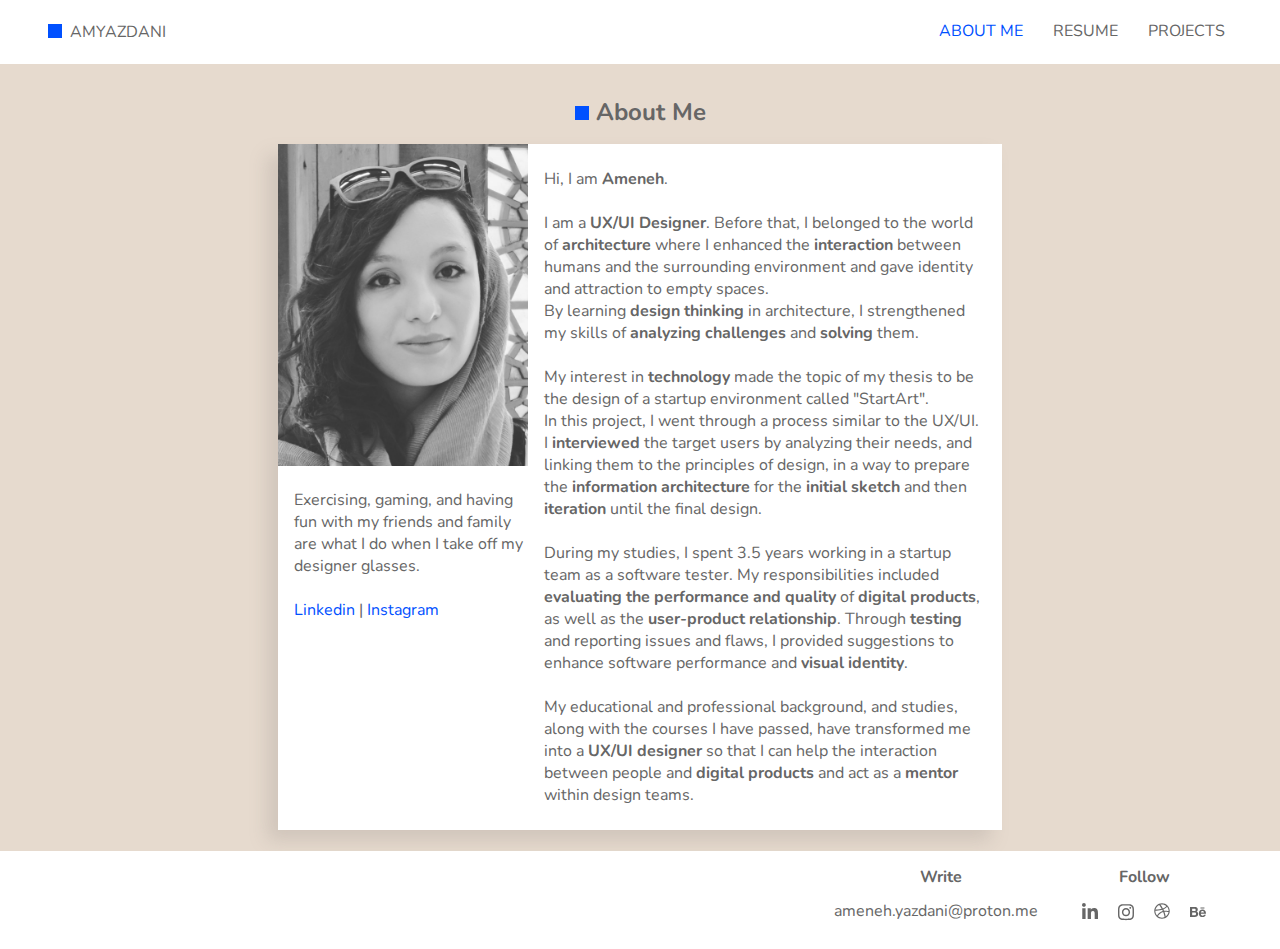
==== amyazdani_about_me.html @ 9bb96ee8 "edit case study" ====
<!doctype html>
            <html lang="en">
              <head>
                <meta charset="utf-8">
                <title>Amyazdani-About Me</title>
                <meta name="generator" content="GrapesJS Studio">
                <meta name="viewport" content="width=device-width,initial-scale=1">
                <meta property="og:type" content="website">
                <meta name="robots" content="index,follow">
                <link rel="stylesheet" href="./css/style.css">
              
<link href="https://fonts.googleapis.com/css?family=Nunito:400,700" rel="stylesheet" type="text/css">
<link href="https://fonts.googleapis.com/css?family=Quicksand:400,700" rel="stylesheet" type="text/css"></head>
              <body id="ictmuh"><div id="im3d6d" class="navbar"><div data-gjs="navbar" id="i4sfzp" class="navbar-container"><a href="./index.html" id="izlbej" class="navbar-brand"><span data-selectme="" id="icvru9"></span>AMYAZDANI<br/></a><div id="ioh79t" class="navbar-burger"><div id="i9qbnk" class="navbar-burger-line"></div><div id="isosxf" class="navbar-burger-line"></div><div id="irc9un" class="navbar-burger-line"></div></div><div data-gjs="navbar-items" id="iz6h1b" class="navbar-items-c"><nav id="id3p51" class="navbar-menu"><a href="amyazdani_about_me.html" id="ik63zl" class="navbar-menu-link">ABOUT ME</a><a href="amyazdani_resume.html" id="ihg8vq" class="navbar-menu-link">RESUME</a><a href="amyazdani_projects.html" id="itzj7c" class="navbar-menu-link">PROJECTS</a></nav></div></div></div><div id="i6vx6y" class="gjs-grid-row"><div id="in93ic" class="gjs-grid-column"><div id="ibec4w" class="gjs-grid-row"><div id="iukr4h" class="gjs-grid-column"><h1 id="i1jmhb" class="gjs-heading"><span id="il3zx3"></span> About Me<br/></h1></div></div><div id="i7b23y" class="gjs-grid-row"><div id="inpjfg" class="gjs-grid-column"><img id="imrhl9" src="assets/2q__"/><div id="i2nel6w" class="gjs-grid-row"><div id="ihcefk8" class="gjs-grid-column"><div id="izh1wth">Exercising, gaming, and having fun with my friends and family are what I do when I take off my designer glasses.<br/><br/> <a id="i49g8mo-3" draggable="true" href="https://www.linkedin.com/in/ameneh-yazdani" target="_blank" class="gjs-link">Linkedin</a> | <a id="i0axe6y-3" draggable="true" href="https://www.instagram.com/amy.uix" target="_blank" class="gjs-link">Instagram</a><br id="icwtvi-3" draggable="true"/></div></div></div></div><div id="i4qrc3" class="gjs-grid-column"><div id="iefmge">Hi, I am <b>Ameneh</b>.<br/><br/>I am a <b id="illwhg">UX/UI Designer</b>. Before that, I belonged to the world of <b>architecture</b>
 where I enhanced the <b id="iizetct">interaction</b> between humans and the surrounding 
environment and gave identity and attraction to empty spaces.<br/>By learning <b>design thinking</b> in architecture, I strengthened my skills of <b>analyzing challenges</b> and <b>solving</b> them.<br/><br/>My interest in <b>technology</b> made the topic of my thesis to be the design of a startup environment called "StartArt".<br/>In this project, I went through a process similar to the UX/UI. I <b>interviewed</b> the target users by analyzing their needs, and linking them to the principles of design, in a way to prepare the <b id="iw4js5">information architecture</b> for the <b>initial sketch</b> and then <b id="i67tnn">iteration</b> until the final design.<br/><br/>During my studies, I spent 3.5 years working in a startup team as a software tester. My responsibilities included <b>evaluating the performance and quality</b> of <b>digital products</b>,
 as well as the <b>user-product relationship</b>. Through <b>testing</b> and reporting
 issues and flaws, I provided suggestions to enhance software 
performance and <b>visual identity</b>.<br/><br/>My educational and professional background, and studies, along with the courses I have passed, have transformed me into a <b id="ikzsxy">UX/UI designer</b> so that I can help the interaction between people and <b>digital products</b> and act as a <b id="i4x23z">mentor</b> within design teams.<br/></div><div id="icnkvfb">Hi, I am <b>Ameneh</b>.<br/><br/>I am a <b>UX/UI</b><b id="i1ug01"> Designer</b>. Before that, I belonged to the world of <b>architecture</b>
 where I enhanced the <b>interaction</b> between humans and the surrounding 
environment and gave identity and attraction to empty spaces.<br/>By learning <b>design thinking</b> in architecture, I strengthened my skills of <b id="iqk5sdh">analyzing challenges</b> and <b>solving</b> them.<br/><br/>My interest in <b>technology</b> made the topic of my thesis to be the design of a startup environment called "StartArt".<br/>In this project, I went through a process similar to the UX/UI. I <b>interviewed</b> the target users by analyzing their needs, and linking them to the principles of design, in a way to prepare the <b>information architecture</b> for the <b>initial sketch</b> and then <b>iteration</b> until the final design.<br/><br/>During my studies, I spent 3.5 years working in a startup team as a software tester. My responsibilities included <b>evaluating the performance and quality</b> of <b>digital products</b>,
 as well as the <b>user-product relationship</b>. Through <b>testing</b> and reporting
 issues and flaws, I provided suggestions to enhance software 
performance and <b>visual identity</b>.<br/><br/>My educational and professional background, and studies, along with the courses I have passed, have transformed me into a <b id="iwc5smh">UX/UI designer</b> so that I can help the interaction between people and digital products and act as a <b>mentor</b> within design teams.<br/><br/>Exercising, gaming, and having fun with my friends and family are what I
 do when I take off my designer glasses.<br/><br/> <a href="https://www.linkedin.com/in/ameneh-yazdani" target="_blank" id="im82m4o" class="gjs-link">Linkedin</a> | <a href="https://www.instagram.com/amy.uix" target="_blank" id="ie6ht2o" class="gjs-link">Instagram</a><br/></div></div></div></div><div id="iglv3r" class="gjs-grid-column"><div id="iycfcc" class="gjs-custom-code"><section id="ie242h-4" class="gjs-section"><div id="im2js2-4" class="gjs-container"><div id="iene2k-4" class="gjs-grid-row"><div id="ic12m9-4" class="gjs-grid-column"><div id="igm6dx-4" class="gjs-grid-row"><div id="ippa7v-4" class="gjs-grid-column"><div id="irnk75-4"><b id="i36aaj-2-4">Write</b></div><div id="ir4frd-4">ameneh.yazdani@proton.me<br id="itm0ik-2-4" draggable="true"/></div></div></div></div><div id="i5v60v-4" class="gjs-grid-column"><div id="i3srwa-4" class="gjs-grid-row"><div id="ioxxzo-4" class="gjs-grid-column"><div id="idp0oi-4"><b id="ieya2i-4">Follow</b></div><div id="i5dv8p-4" class="gjs-grid-row"><div id="if9tjs-4" class="gjs-grid-column"><a href="https://www.linkedin.com/in/ameneh-yazdani" target="_blank" id="i13ovx-4" class="gjs-link-box"><div data-type-icon="" title="Amy.uix" id="io9v9u-4" class="gjs-icon"><svg xmlns="http://www.w3.org/2000/svg" viewBox="0 0 448 512"><path d="M100.28 448H7.4V148.9h92.88zM53.79 108.1C24.09 108.1 0 83.5 0 53.8a53.79 53.79 0 0 1 107.58 0c0 29.7-24.1 54.3-53.79 54.3zM447.9 448h-92.68V302.4c0-34.7-.7-79.2-48.29-79.2-48.29 0-55.69 37.7-55.69 76.7V448h-92.78V148.9h89.08v40.8h1.3c12.4-23.5 42.69-48.3 87.88-48.3 94 0 111.28 61.9 111.28 142.3V448z">
                      </path></svg></div></a><a href="https://www.instagram.com/amy.uix" target="_blank" id="i0utdw-4" class="gjs-link-box"><div data-type-icon="" title="Amy.uix" id="i98dmz-4" class="gjs-icon"><svg xmlns="http://www.w3.org/2000/svg" viewBox="0 0 448 512"><path d="M224.1 141c-63.6 0-114.9 51.3-114.9 114.9s51.3 114.9 114.9 114.9S339 319.5 339 255.9 287.7 141 224.1 141zm0 189.6c-41.1 0-74.7-33.5-74.7-74.7s33.5-74.7 74.7-74.7 74.7 33.5 74.7 74.7-33.6 74.7-74.7 74.7zm146.4-194.3c0 14.9-12 26.8-26.8 26.8-14.9 0-26.8-12-26.8-26.8s12-26.8 26.8-26.8 26.8 12 26.8 26.8zm76.1 27.2c-1.7-35.9-9.9-67.7-36.2-93.9-26.2-26.2-58-34.4-93.9-36.2-37-2.1-147.9-2.1-184.9 0-35.8 1.7-67.6 9.9-93.9 36.1s-34.4 58-36.2 93.9c-2.1 37-2.1 147.9 0 184.9 1.7 35.9 9.9 67.7 36.2 93.9s58 34.4 93.9 36.2c37 2.1 147.9 2.1 184.9 0 35.9-1.7 67.7-9.9 93.9-36.2 26.2-26.2 34.4-58 36.2-93.9 2.1-37 2.1-147.8 0-184.8zM398.8 388c-7.8 19.6-22.9 34.7-42.6 42.6-29.5 11.7-99.5 9-132.1 9s-102.7 2.6-132.1-9c-19.6-7.8-34.7-22.9-42.6-42.6-11.7-29.5-9-99.5-9-132.1s-2.6-102.7 9-132.1c7.8-19.6 22.9-34.7 42.6-42.6 29.5-11.7 99.5-9 132.1-9s102.7-2.6 132.1 9c19.6 7.8 34.7 22.9 42.6 42.6 11.7 29.5 9 99.5 9 132.1s2.7 102.7-9 132.1z">
                      </path></svg></div></a><a href="https://dribbble.com/amy-uix" target="_blank" id="ibwmsa-4" class="gjs-link-box"><div data-type-icon="" title="Amy.uix" id="ikxn64-4" class="gjs-icon"><svg xmlns="http://www.w3.org/2000/svg" viewBox="0 0 512 512"><path d="M256 8C119.252 8 8 119.252 8 256s111.252 248 248 248 248-111.252 248-248S392.748 8 256 8zm163.97 114.366c29.503 36.046 47.369 81.957 47.835 131.955-6.984-1.477-77.018-15.682-147.502-6.818-5.752-14.041-11.181-26.393-18.617-41.614 78.321-31.977 113.818-77.482 118.284-83.523zM396.421 97.87c-3.81 5.427-35.697 48.286-111.021 76.519-34.712-63.776-73.185-116.168-79.04-124.008 67.176-16.193 137.966 1.27 190.061 47.489zm-230.48-33.25c5.585 7.659 43.438 60.116 78.537 122.509-99.087 26.313-186.36 25.934-195.834 25.809C62.38 147.205 106.678 92.573 165.941 64.62zM44.17 256.323c0-2.166.043-4.322.108-6.473 9.268.19 111.92 1.513 217.706-30.146 6.064 11.868 11.857 23.915 17.174 35.949-76.599 21.575-146.194 83.527-180.531 142.306C64.794 360.405 44.17 310.73 44.17 256.323zm81.807 167.113c22.127-45.233 82.178-103.622 167.579-132.756 29.74 77.283 42.039 142.053 45.189 160.638-68.112 29.013-150.015 21.053-212.768-27.882zm248.38 8.489c-2.171-12.886-13.446-74.897-41.152-151.033 66.38-10.626 124.7 6.768 131.947 9.055-9.442 58.941-43.273 109.844-90.795 141.978z"></path></svg></div></a><a href="https://www.behance.net/amy-uix" target="_blank" id="i50127-4" class="gjs-link-box"><div data-type-icon="" title="Amy.uix" id="i4okzw-4" class="gjs-icon"><svg xmlns="http://www.w3.org/2000/svg" viewBox="0 0 576 512"><path d="M232 237.2c31.8-15.2 48.4-38.2 48.4-74 0-70.6-52.6-87.8-113.3-87.8H0v354.4h171.8c64.4 0 124.9-30.9 124.9-102.9 0-44.5-21.1-77.4-64.7-89.7zM77.9 135.9H151c28.1 0 53.4 7.9 53.4 40.5 0 30.1-19.7 42.2-47.5 42.2h-79v-82.7zm83.3 233.7H77.9V272h84.9c34.3 0 56 14.3 56 50.6 0 35.8-25.9 47-57.6 47zm358.5-240.7H376V94h143.7v34.9zM576 305.2c0-75.9-44.4-139.2-124.9-139.2-78.2 0-131.3 58.8-131.3 135.8 0 79.9 50.3 134.7 131.3 134.7 61.3 0 101-27.6 120.1-86.3H509c-6.7 21.9-34.3 33.5-55.7 33.5-41.3 0-63-24.2-63-65.3h185.1c.3-4.2.6-8.7.6-13.2zM390.4 274c2.3-33.7 24.7-54.8 58.5-54.8 35.4 0 53.2 20.8 56.2 54.8H390.4z"></path></svg></div></a></div></div></div></div></div></div></div></section></div></div></div></body>
<script src="./js/main.js"></script>
            </html>
---- css/style.css ----
* { box-sizing: border-box; } body {margin: 0;}.text-content{line-height:20px;}.text-main-content{line-height:30px;font-size:1.2rem;}#iau9{font-family:Nunito,Arial,Helvetica,sans-serif;background-image:linear-gradient(180deg,rgba(59,130,245,0.11),white 14%);background-position:0px 0px;background-size:100% 100%;background-repeat:repeat;background-attachment:scroll;background-origin:padding-box;color:#475569;}.gjs-grid-column.feature-item{padding-top:15px;padding-right:15px;padding-bottom:15px;padding-left:15px;display:flex;flex-direction:column;gap:15px;min-width:30%;}.gjs-grid-column.testimonial-item{padding-top:15px;padding-right:15px;padding-bottom:15px;padding-left:15px;display:flex;flex-direction:column;gap:15px;min-width:45%;background-color:rgba(247, 247, 247, 0.23);border-top-left-radius:5px;border-top-right-radius:5px;border-bottom-right-radius:5px;border-bottom-left-radius:5px;align-items:flex-start;border-top-width:1px;border-right-width:1px;border-bottom-width:1px;border-left-width:1px;border-top-style:solid;border-right-style:solid;border-bottom-style:solid;border-left-style:solid;border-top-color:rgba(0, 0, 0, 0.06);border-right-color:rgba(0, 0, 0, 0.06);border-bottom-color:rgba(0, 0, 0, 0.06);border-left-color:rgba(0, 0, 0, 0.06);}.gjs-button{vertical-align:top;max-width:100%;display:inline-block;text-decoration:none;color:white;padding-right:15px;padding-bottom:10px;padding-left:15px;background-color:rgb(36, 99, 235);border-top-left-radius:5px;border-top-right-radius:5px;border-bottom-right-radius:5px;border-bottom-left-radius:5px;padding-top:10px;font-size:1.1rem;text-align:center;}.gjs-text-blue{color:rgb(36, 99, 235);}.gjs-link:hover{color:rgb(36, 99, 235);text-decoration:underline;}.gjs-icon.gjs-feature-icon{padding-top:10px;padding-right:10px;padding-bottom:10px;padding-left:10px;background-color:rgb(36, 99, 235);color:white;border-top-left-radius:10px;border-top-right-radius:10px;border-bottom-right-radius:10px;border-bottom-left-radius:10px;}.gjs-grid-row{display:flex;justify-content:flex-start;align-items:stretch;flex-direction:row;min-height:auto;padding:10px 0;}.gjs-grid-column{flex:1 1 0%;padding:5px 0;}#i25o{flex-direction:row;flex-wrap:nowrap;padding-top:0px;padding-bottom:0px;min-height:724px;}#ir4l{background-color:#ffffff;flex:6 1 0%;align-self:stretch;text-align:center;padding-top:0px;padding-right:0px;padding-bottom:0px;padding-left:0px;justify-content:flex-start;align-items:center;display:flex;line-height:0px;letter-spacing:0px;font-size:0px;margin-top:0px;margin-right:0px;margin-bottom:0px;margin-left:0px;}#itks{background-color:rgb(230, 218, 206);flex:4 0 1%;padding-top:0px;padding-bottom:0px;padding-right:5px;padding-left:5px;}#i5uq{position:absolute;top:100px;padding-top:0px;padding-right:0px;padding-bottom:0px;padding-left:0px;justify-content:center;flex-direction:row;width:100%;border-top-width:0px;border-right-width:0px;border-bottom-width:0px;border-left-width:0px;display:flex;color:#666666;}#iozj{padding-top:0px;padding-right:0px;padding-bottom:0px;padding-left:0px;width:375px;flex:0 0 auto;display:flex;justify-content:flex-start;flex-direction:row;box-shadow:-11px 11px 17px 0px rgba(138, 131, 124, 0.23) ;}#i791{color:rgba(0, 0, 0, 1);width:205px;height:205px;border-top-left-radius:100%;border-top-right-radius:100%;border-bottom-right-radius:100%;border-bottom-left-radius:100%;margin-bottom:34px;margin-top:32px;background-color:rgba(255, 255, 255, 0);min-height:64px;}#im23{justify-content:center;padding-top:0px;padding-right:0px;padding-bottom:0px;padding-left:0px;width:375px;background-color:#f4ece6;}#ianzh{align-self:auto;text-align:center;padding-top:0px;padding-bottom:0px;transform-style:flat;}.gjs-heading{margin:0;}#insnv{padding:10px;padding-top:0px;padding-right:0px;padding-bottom:0px;padding-left:0px;margin-bottom:51px;color:#666666;font-size:16px;}.gjs-divider{height:3px;width:100%;margin:10px;background-color:rgba(0, 0, 0, 0.05);}#imp0k{width:50px;background-color:#0050ff;margin-top:25px;margin-right:auto;margin-bottom:25px;margin-left:auto;}#i3u7p{width:100%;min-height:46px;padding-top:0px;padding-bottom:0px;}#iwslp{background-color:rgba(255, 255, 255, 1);display:flex;justify-content:center;align-items:center;padding-top:0px;padding-bottom:0px;height:53px;min-height:53px;flex-basis:6%;}.gjs-icon{display:inline-block;text-decoration:none;color:inherit;vertical-align:middle;fill:currentColor;width:50px;height:50px;}.gjs-link-box{color:inherit;display:inline-block;vertical-align:top;padding:10px;max-width:100%;text-decoration:none;}.gjs-link{vertical-align:top;max-width:100%;display:inline-block;text-decoration:none;color:inherit;}.navbar{background-color:#222;color:#ddd;min-height:50px;width:100%;}.navbar-container{max-width:950px;margin:0 auto;width:95%;}.navbar-items-c{display:inline-block;float:right;}.navbar-container::after{content:"";clear:both;display:block;}.navbar-brand{vertical-align:top;display:inline-block;padding:5px;min-height:50px;min-width:50px;color:inherit;text-decoration:none;}.navbar-menu{padding:10px 0;display:block;float:right;margin:0;}.navbar-menu-link{margin:0;color:inherit;text-decoration:none;display:inline-block;padding:10px 15px;}.navbar-burger{margin:10px 0;width:45px;padding:5px 10px;display:none;float:right;cursor:pointer;}.navbar-burger-line{padding:1px;background-color:white;margin:5px 0;}#irisc{min-height:64px;padding-left:8px;padding-right:8px;padding-bottom:21px;min-width:64px;padding-top:21px;font-size:16px;color:#0050FF;flex-direction:row;}#mainNavContainer{display:block;max-width:1200px;height:64px;}#mainNav{background-color:rgba(255, 255, 255, 1);color:rgba(0, 0, 0, 1);position:fixed;top:0px;z-index:10;min-height:64px;}#ihxmg{font-size:100px;color:#666666;}#i42mx{text-align:left;margin-top:0px;margin-right:0px;margin-bottom:0px;margin-left:32px;flex:0 0 auto;display:block;align-self:center;}#i25o:hover{padding-top:0px;padding-right:0px;padding-bottom:0px;padding-left:0px;}#iazq1{white-space:break-spaces;font-size:20px;color:#666666;width:375px;display:block;margin-top:16px;font-weight:200;}#io8o2:hover{color:#0050ff;}#iezv8:hover{color:#0050ff;}#io22g:hover{color:#0050ff;}#ixq4tj{margin-top:0px;margin-right:0px;margin-bottom:0px;margin-left:0px;display:none;}#ibwvfp{color:rgba(255, 255, 255, 1);background-color:#0050ff;border-top-left-radius:100px;border-top-right-radius:100px;border-bottom-right-radius:100px;border-bottom-left-radius:100px;width:130px;height:36px;display:inline-block;text-align:center;margin-right:10px;font-size:14px;margin-top:0px;margin-bottom:0px;margin-left:0px;padding-top:10px;padding-bottom:10px;}#ibwvfp:hover{text-decoration:none;text-align:center;}#i9ak09{color:rgba(0, 0, 0, 1);background-color:rgba(255, 255, 255, 1);border-top-left-radius:100px;border-top-right-radius:100px;border-bottom-right-radius:100px;border-bottom-left-radius:100px;width:130px;height:36px;display:inline-block;text-align:center;padding-top:9px;padding-bottom:9px;border-top-color:rgba(0, 0, 0, 1);border-right-color:rgba(0, 0, 0, 1);border-bottom-color:rgba(0, 0, 0, 1);border-left-color:rgba(0, 0, 0, 1);border-top-width:2px;border-right-width:2px;border-bottom-width:2px;border-left-width:2px;border-top-style:solid;border-right-style:solid;border-bottom-style:solid;border-left-style:solid;font-size:14px;}#i9ak09:hover{text-decoration:none;text-align:center;}#ixsa9g{padding-top:0px;padding-bottom:0px;margin-top:16px;margin-bottom:10px;}#igydwi{color:rgba(255,255,255,1);background-color:#0050ff;width:136px;height:36px;display:inline-block;text-align:center;margin-right:10px;font-size:14px;margin-left:0px;padding-top:7px;padding-bottom:7px;border-top-width:2px;border-right-width:2px;border-bottom-width:2px;border-left-width:2px;border-top-style:solid;border-right-style:solid;border-bottom-style:solid;border-left-style:solid;border-top-left-radius:100px;border-top-right-radius:100px;border-bottom-right-radius:100px;border-bottom-left-radius:100px;border-top-color:#0050ff;border-right-color:#0050ff;border-bottom-color:#0050ff;border-left-color:#0050ff;box-sizing:border-box;}#igydwi:hover{text-decoration:none;text-align:center;color:rgba(0, 0, 0, 1);background-color:rgba(255, 255, 255, 1);border-top-color:#0050ff;border-right-color:#0050ff;border-bottom-color:#0050ff;border-left-color:#0050ff;border-top-left-radius:100px;border-top-right-radius:100px;border-bottom-right-radius:100px;border-bottom-left-radius:100px;border-top-style:solid;border-right-style:solid;border-bottom-style:solid;border-left-style:solid;border-top-width:2px;border-right-width:2px;border-bottom-width:2px;border-left-width:2px;padding-top:7px;padding-bottom:7px;}#ihq8y9{color:#666666;background-color:rgba(255,255,255,1);border-top-left-radius:100px;border-top-right-radius:100px;border-bottom-right-radius:100px;border-bottom-left-radius:100px;width:136px;height:36px;display:inline-block;text-align:center;padding-top:7px;padding-bottom:7px;border-top-color:#666666;border-right-color:#666666;border-bottom-color:#666666;border-left-color:#666666;border-top-style:solid;border-right-style:solid;border-bottom-style:solid;border-left-style:solid;font-size:14px;border-top-width:2px;border-right-width:2px;border-bottom-width:2px;border-left-width:2px;}#ihq8y9:hover{text-decoration:none;text-align:center;border-top-style:none;border-right-style:none;border-bottom-style:none;border-left-style:none;background-color:#0050ff;color:rgba(255, 255, 255, 1);padding-top:9px;padding-bottom:9px;}#i2eptz{padding-top:0px;padding-bottom:0px;margin-top:16px;margin-bottom:10px;}#navbarMenu{height:64px;}#irhdi2{min-height:64px;padding-left:8px;padding-right:8px;padding-bottom:21px;min-width:64px;padding-top:21px;font-size:16px;color:#666666;}#iov8y7:hover{color:#0050ff;}#iov8y7{color:#0050ff;}#igw63x:hover{color:#0050ff;}#if4li4:hover{color:#0050ff;}#irljbp{height:64px;}#i78d9u{display:block;max-width:1200px;height:64px;}#iqfgrt{background-color:rgba(255, 255, 255, 1);color:rgba(0, 0, 0, 1);position:fixed;top:0px;z-index:10;min-height:64px;}#i4d6wd{font-family:Nunito,Arial,Helvetica,sans-serif;color:#475569;background-color:rgb(230,218,206);}.gjs-container{width:90%;margin:0 auto;max-width:1200px;}.gjs-section{display:flex;padding:50px 0;}#ijr3ad{margin-top:64px;padding-top:32px;}#i2za1o{width:100%;max-width:724px;display:block;justify-content:space-between;}#i8f7qs{display:flex;justify-content:center;margin-bottom:16px;padding-top:0px;padding-bottom:0px;}#i7zahs{background-color:rgba(255, 255, 255, 1);padding-top:48px;padding-right:48px;padding-bottom:48px;padding-left:48px;mix-blend-mode:normal;box-shadow:-11px 11px 17px 0px rgba(138, 131, 124, 0.23) ;}#i9dw3x{display:block;padding-top:0px;padding-bottom:0px;}#i5mx16{flex-basis:30%;flex-grow:0;}#i9wjjj{flex-direction:row;}#i4ljyb{padding:10px;color:#0050ff;font-weight:600;font-size:16px;}#ifpf6j{padding:10px;font-size:14px;}#izeedk{padding:10px;font-size:13px;}#ilqxbb{padding-top:24px;padding-right:0px;padding-bottom:8px;padding-left:0px;}#isgs1k{font-size:14px;color:#666666;}#ifrtbx{padding:10px;color:#0050ff;font-weight:600;font-size:16px;}#ivi7ae{padding:10px;color:#666666;font-size:14px;}#izx4k6{font-size:9.000000pt;}#i168yk{padding:10px;color:#0050ff;font-weight:600;font-size:16px;}#imwpn4{padding:10px;color:#666666;font-size:14px;}#i9xg2a{padding:10px;color:#666666;font-size:14px;}#iyaw9l{flex-basis:42%;flex-grow:0;}#i84zjh{font-size:9.000000pt;}#iztz53{padding:10px;font-size:14px;color:#666666;}#iamm1l{padding-top:24px;padding-right:0px;padding-bottom:8px;padding-left:0px;}#izk48e{flex-direction:row;}#iapwzv{background-color:rgba(255, 255, 255, 1);padding-top:48px;padding-right:48px;padding-bottom:48px;padding-left:48px;color:#666666;box-shadow:-11px 11px 17px 0 rgba(138, 131, 124, 0.23) ;}#iv5one{display:block;padding-top:0px;padding-right:0px;padding-bottom:10px;padding-left:0px;}#ih1t1v{padding:10px;color:#0050ff;font-weight:600;font-size:16px;}#ituaob{padding:10px;color:#666666;font-size:14px;}#ic1vqj{padding:10px;color:#666666;font-size:14px;}#iop592{flex-basis:30%;flex-grow:0;}#il3b9u{padding-top:24px;padding-right:0px;padding-bottom:8px;padding-left:0px;}#i2twmb{flex-direction:row;}#ivxel1{background-color:rgba(255, 255, 255, 1);padding-top:48px;padding-right:48px;padding-bottom:48px;padding-left:48px;box-shadow:-11px 11px 17px 0 rgba(138, 131, 124, 0.23) ;}#iuh3by{display:block;padding-top:0px;padding-bottom:0px;margin-top:16px;margin-right:0px;margin-bottom:0px;margin-left:0px;}#i0bq1j{font-size:14px;color:#666666;}#iz9ju3{display:flex;justify-content:space-between;color:#666666;}#ixzp3j{padding-top:0px;padding-bottom:0px;margin-top:16px;margin-right:0px;margin-bottom:0px;margin-left:0px;display:block;min-height:55px;}#ilicjo{width:100%;max-width:724px;display:block;justify-content:space-between;}#ic2p8r{padding-top:0px;margin-top:0px;}#iibh4n{display:flex;justify-content:space-between;color:#666666;}#i27mfs{padding:10px;color:#666666;padding-left:0px;font-size:16px;}#i4ib57{background-color:rgba(255, 255, 255, 1);padding-top:48px;padding-right:48px;padding-bottom:48px;padding-left:48px;color:#666666;box-shadow:-11px 11px 17px 0 rgba(138, 131, 124, 0.23) ;}#igd8iv{padding-top:0px;padding-bottom:0px;margin-top:16px;margin-right:0px;margin-bottom:0px;margin-left:0px;display:block;min-height:55px;}#iz4ruy{width:100%;max-width:724px;display:block;justify-content:space-between;}#i3e59g{padding-top:0px;margin-top:0px;}#igx10f{display:inline-block;width:12px;height:12px;background-color:#0050ff;}#ib4r34{flex-direction:row;padding-top:0px;padding-bottom:0px;}#i5q8ou{display:inline-block;width:12px;height:12px;background-color:#0050ff;}#ixgmh6{padding:10px;padding-left:0px;font-size:16px;}#iwoise{display:inline-block;width:12px;height:12px;background-color:#0050ff;}#il6ttk{padding:10px;padding-left:0px;font-size:16px;}#ivyzjz{white-space:pre-wrap;color:#666666;}#ifgxej{white-space:pre-wrap;color:#666666;}#ikd90g{display:inline-block;width:12px;height:12px;background-color:#0050ff;}#ivh3pg{white-space:pre-wrap;}#i60bkh{padding:10px;padding-left:0px;font-size:16px;}#imgk0p{white-space:pre-wrap;color:#666666;}#ii4j8i{display:inline-block;width:12px;height:12px;background-color:#0050ff;}#iivh9d{white-space:pre-wrap;}#i0197c{padding:10px;color:#666666;padding-left:0px;font-size:16px;}#imlq81{white-space:pre-wrap;}#iqct6f{display:inline-block;width:12px;height:12px;background-color:#0050ff;}#ikp0sd{white-space:pre-wrap;}#imsro3{padding:10px;padding-left:0px;font-size:16px;}#iz6kzm{white-space:pre-wrap;color:#666666;}#i9ey9s{display:inline-block;width:12px;height:12px;background-color:#0050ff;}#ihqfvs{white-space:pre-wrap;}#ieebf5{padding:10px;color:#666666;padding-left:0px;font-size:16px;}#ijnmy2{display:inline-block;width:12px;height:12px;background-color:#0050ff;}#i2g4n7{padding:10px;color:#666666;padding-left:0px;font-size:16px;}#iw8epz{display:inline-block;height:12px;background-color:#0050ff;width:12px;}#i3hzwp{padding:10px;padding-left:0px;font-size:16px;}#ijxxgu{display:inline-block;width:12px;height:12px;background-color:#0050ff;}#iwt7nk{padding:10px;padding-left:0px;font-size:16px;}#i5cbbf{display:inline-block;width:12px;height:12px;background-color:#0050ff;}#imokom{white-space:pre-wrap;}#ixom1c{padding:10px;padding-left:0px;font-size:16px;}#ih05hn{display:inline-block;width:12px;height:12px;background-color:#0050ff;}#iepa6u{padding:10px;padding-left:0px;font-size:16px;}#i40wwx{display:inline-block;width:12px;height:12px;background-color:#0050ff;}#imi57u{white-space:pre-wrap;}#i237fv{padding:10px;padding-left:0px;font-size:16px;}#i3uxpb{display:inline-block;width:12px;height:12px;background-color:#0050ff;}#i06pmw{white-space:pre-wrap;}#itgk6u{padding:10px;padding-left:0px;font-size:16px;}#idrt0f{display:inline-block;width:12px;height:12px;background-color:#0050ff;}#indtas{padding:10px;padding-left:0px;font-size:16px;}#i95t0h{display:inline-block;width:12px;height:12px;background-color:#0050ff;}#isavt9{white-space:pre-wrap;}#i8xj63{padding:10px;padding-left:0px;font-size:16px;}#i3olcm{flex-direction:row;padding-bottom:0px;padding-top:0px;}#iq5eey{background-color:rgba(255, 255, 255, 1);padding-top:48px;padding-right:48px;padding-bottom:48px;padding-left:48px;box-shadow:-11px 11px 17px 0 rgba(138, 131, 124, 0.23) ;}#i1jzd6{padding-top:0px;padding-bottom:0px;margin-top:16px;margin-right:0px;margin-bottom:0px;margin-left:0px;display:block;min-height:55px;}#iorl5u{white-space:pre-wrap;font-size:16px;color:#666666;}#iv87xj{white-space:pre-wrap;font-size:16px;color:#666666;}#imw3mh{white-space:pre-wrap;font-size:16px;color:#666666;}#ir0jgu{white-space:pre-wrap;font-size:16px;color:#666666;}#iv2iio{white-space:pre-wrap;font-size:16px;color:#666666;}#irluqt{white-space:pre-wrap;font-size:16px;color:#666666;}#igaraq{white-space:pre-wrap;font-size:16px;color:#666666;}#ih88d2{white-space:pre-wrap;font-size:16px;color:#666666;}#i6arl1{padding:10px;color:#666666;font-size:14px;}#i8r5hj{flex-basis:42%;flex-grow:0;}#ioooe8{padding:10px;font-size:14px;color:#666666;}#i6bd14{padding-top:24px;padding-right:0px;padding-bottom:8px;padding-left:0px;}#ir70v3{flex-direction:row;}#i08bo5{background-color:rgba(255, 255, 255, 1);padding-top:48px;padding-right:48px;padding-bottom:48px;padding-left:48px;color:#666666;box-shadow:-11px 11px 17px 0 rgba(138, 131, 124, 0.23) ;}#iu26g2{padding-top:0px;padding-bottom:0px;margin-top:16px;margin-right:0px;margin-bottom:0px;margin-left:0px;display:block;min-height:55px;}#i1x4xk{padding:10px;color:#0050ff;font-weight:600;font-size:16px;}#i0a7z6{padding:10px;color:#666666;font-size:14px;}#io0cv8{padding:10px;color:#666666;font-size:14px;}#ivitxe{flex-basis:42%;flex-grow:0;}#ip8i47{padding-top:40px;padding-right:0px;padding-bottom:8px;padding-left:0px;margin-top:0px;margin-right:0px;margin-bottom:0px;margin-left:0px;}#iqapad{flex-direction:row;}#ihiin8{background-color:rgba(255, 255, 255, 1);padding-top:48px;padding-right:48px;padding-bottom:48px;padding-left:48px;box-shadow:-11px 11px 17px 0px rgba(138, 131, 124, 0.23) ;}#i5cpx6{padding-top:0px;padding-bottom:0px;margin-top:16px;margin-right:0px;margin-bottom:0px;margin-left:0px;display:block;min-height:55px;}#iqvvda{display:inline-block;width:12px;height:12px;color:#0050ff;background-color:#0050ff;}#iam18s{white-space:pre-wrap;}#isxes7{padding:10px;color:#666666;}#iajboj{display:inline-block;width:12px;height:12px;background-color:#0050ff;}#iclmfy{padding:10px;color:#666666;}#iaf76r{display:inline-block;width:12px;height:12px;background-color:#0050ff;}#ibue93{padding:10px;color:#666666;}#i8xilh{display:inline-block;width:12px;height:12px;background-color:#0050ff;}#izf26j{padding:10px;color:#666666;}#irchrg{white-space:pre-wrap;}#ijkksl{display:inline-block;width:12px;height:12px;background-color:#0050ff;}#i9q9j4{white-space:pre-wrap;}#ie9sqb{padding:10px;font-size:16px;padding-left:0px;}#iqg51g{display:inline-block;width:12px;height:12px;background-color:#0050ff;}#iucom1{white-space:pre-wrap;}#imqx8m{padding:10px;padding-left:0px;font-size:16px;}#ivrl4f{display:inline-block;width:12px;height:12px;background-color:#0050ff;}#iweldk{white-space:pre-wrap;}#irv3tk{padding:10px;font-size:16px;padding-left:0px;}#ivqk46{display:inline-block;width:12px;height:12px;background-color:#0050ff;}#i7vcyp{white-space:pre-wrap;}#iz471g{padding:10px;padding-left:0px;font-size:16px;}#ic6ihm{display:inline-block;width:12px;height:12px;background-color:#0050ff;}#ibfa6o{white-space:pre-wrap;}#id0bz6{padding:10px;padding-left:0px;font-size:16px;}#itwex9{display:inline-block;width:12px;height:12px;background-color:#0050ff;}#iloyzi{white-space:pre-wrap;}#iptrkh{padding:10px;font-size:16px;padding-left:0px;}#isrvja{display:inline-block;width:12px;height:12px;background-color:#0050ff;}#i69lxg{white-space:pre-wrap;}#imz8ko{padding:10px;padding-left:0px;font-size:16px;}#iyp8zd{display:inline-block;width:12px;height:12px;background-color:#0050ff;}#izjgtp{padding:10px;font-size:16px;padding-left:0px;}#iq3nql{display:inline-block;width:12px;height:12px;background-color:#0050ff;}#ia7ko1{white-space:pre-wrap;}#i7ht5i{padding:10px;padding-left:0px;font-size:16px;}#i922xk{flex-basis:1%;width:0px;display:block;}#iaicmi{display:inline-block;width:12px;height:12px;background-color:#0050ff;}#ilug3b{white-space:pre-wrap;}#ir9fov{padding:10px;font-size:16px;padding-left:0px;}#imbn7l{display:inline-block;width:12px;height:12px;background-color:#0050ff;}#in4877{white-space:pre-wrap;}#i7agwn{padding:10px;color:#666666;padding-left:0px;font-size:16px;}#i7gtjg{display:inline-block;width:12px;height:12px;background-color:#0050ff;}#ioyi15{white-space:pre-wrap;}#im8unf{padding:10px;padding-left:0px;font-size:16px;}#ivrazy{display:inline-block;width:12px;height:12px;background-color:#0050ff;}#ibt011{white-space:pre-wrap;}#inn3d2{padding:10px;color:#666666;padding-left:0px;font-size:16px;}#i381ei{font-size:16px;color:#666666;}#iu1e8j{display:flex;justify-content:space-between;}#i1hdow{display:inline-block;width:12px;height:12px;color:#0050ff;background-color:#0050ff;}#i4mf6t{white-space:pre-wrap;}#igeghz{background-color:rgba(255, 255, 255, 1);padding-top:48px;padding-right:48px;padding-bottom:48px;padding-left:48px;margin-top:0px;margin-right:0px;margin-bottom:8px;margin-left:0px;display:flex;box-shadow:-11px 11px 17px 0 rgba(138, 131, 124, 0.23) ;}#i7ko6g{padding-top:0px;padding-bottom:0px;margin-top:16px;margin-right:0px;margin-bottom:0px;margin-left:0px;display:block;min-height:55px;}#i53rux{width:100%;max-width:724px;display:block;justify-content:space-between;}#is449m{padding-top:0px;margin-top:0px;padding-bottom:0px;margin-bottom:50px;}#i1n5yo{display:flex;justify-content:space-between;}#i5rd5t{display:inline-block;width:12px;height:12px;background-color:#0050ff;}#iwubah{white-space:pre-wrap;color:#666666;}#iab5z2{padding:10px;color:#666666;font-size:16px;}#if0fur{display:inline-block;width:12px;height:12px;background-color:#0050ff;}#i04h5i{white-space:pre-wrap;color:#666666;}#ix0z7c{padding:10px;font-size:16px;}#i3pyfz{flex-direction:row;}#iodpvu{background-color:rgba(255, 255, 255, 1);padding-top:48px;padding-right:48px;padding-bottom:48px;padding-left:48px;box-shadow:-11px 11px 17px 0 rgba(138, 131, 124, 0.23) ;}#iqnzxf{padding-top:0px;padding-bottom:0px;margin-top:16px;margin-right:0px;margin-bottom:0px;margin-left:0px;display:block;min-height:55px;}#i4yzge{width:100%;max-width:724px;display:block;justify-content:space-between;}#ioz9yg{padding-top:0px;margin-top:0px;}#i7dm23{color:black;width:500px;display:inline-block;}#i702ud{flex-basis:30%;flex-grow:0;padding-top:0px;padding-bottom:0px;display:flex;width:500px;flex-direction:column;margin-left:64px;margin-right:64px;}#i8azwh{flex-direction:column;display:flex;}#ifryul{flex-basis:30%;flex-grow:0;padding-bottom:0px;padding-top:0px;width:500px;margin-left:64px;margin-right:64px;}#i4mfhk{flex-direction:row;}#i9w1g6{flex-direction:column;}#i8vv64{background-color:rgba(255, 255, 255, 1);padding-top:48px;padding-right:48px;padding-bottom:48px;padding-left:48px;margin-top:16px;box-shadow:-11px 11px 17px 0 rgba(138, 131, 124, 0.23) ;display:flex;}#i16z4o{min-height:64px;padding-left:8px;padding-right:8px;padding-bottom:21px;min-width:64px;padding-top:21px;font-size:16px;color:#666666;}#itzirc:hover{color:#0050ff;}#ivp7f4:hover{color:#0050ff;}#ifpy61:hover{color:#0050ff;}#ixoidz{height:64px;}#is7bnf{display:block;max-width:1200px;height:64px;}#ir49ih{color:rgba(0, 0, 0, 1);position:fixed;top:0px;z-index:10;min-height:64px;background-color:rgba(255, 255, 255, 1);}#igk06i{display:flex;justify-content:center;padding-top:0px;padding-bottom:0px;}#idv31n{width:100%;max-width:724px;display:block;justify-content:space-between;}#iqr1df{padding-top:32px;margin-top:64px;padding-right:0px;padding-bottom:50px;padding-left:0px;}#i6esukd{font-family:Nunito,Arial,Helvetica,sans-serif;color:#475569;background-color:rgb(230,218,206);}#ivp7f4{color:#0050ff;}#i6nbx9{width:14px;height:14px;background-color:#0050ff;display:inline-block;}#i27j04{color:rgba(255, 255, 255, 1);padding:10px;background-color:#0050ff;border-top-left-radius:100px;border-top-right-radius:100px;border-bottom-right-radius:100px;border-bottom-left-radius:100px;width:154px;height:40px;font-size:14px;text-align:center;padding-top:11px;padding-bottom:11px;}#ihlrn2{display:flex;justify-content:space-between;}#if2gu9{display:inline-block;width:14px;height:14px;background-color:#0050ff;}#izlbej{min-height:64px;padding-left:8px;padding-right:8px;padding-bottom:21px;min-width:64px;padding-top:21px;font-size:16px;color:#666666;}#ihg8vq:hover{color:#0050ff;}#itzj7c:hover{color:#0050ff;}#ik63zl:hover{color:#0050ff;}#id3p51{height:64px;}#i4sfzp{display:block;max-width:1200px;height:64px;}#im3d6d{background-color:rgba(255, 255, 255, 1);color:rgba(0, 0, 0, 1);position:fixed;top:0px;z-index:10;min-height:64px;}#il3zx3{width:14px;height:14px;background-color:#0050ff;display:inline-block;}#iukr4h{display:flex;justify-content:center;padding-top:0px;padding-bottom:0px;margin-bottom:16px;}#ictmuh{font-family:Nunito,Arial,Helvetica,sans-serif;color:rgba(255,255,255,1);background-color:rgb(230,218,206);}#ik63zl{color:#0050ff;}#i27j04:hover{text-decoration:none;background-color:rgb(230, 218, 206);color:rgba(0, 0, 0, 1);border-top-left-radius:100px;border-top-right-radius:100px;border-bottom-right-radius:100px;border-bottom-left-radius:100px;border-top-color:#0050ff;border-right-color:#0050ff;border-bottom-color:#0050ff;border-left-color:#0050ff;border-top-width:2px;border-right-width:2px;border-bottom-width:2px;border-left-width:2px;border-top-style:solid;border-right-style:solid;border-bottom-style:solid;border-left-style:solid;padding-top:9px;padding-bottom:9px;}#i69h7i{font-size:16px;color:#666666;}#iavayr{font-size:16px;color:#666666;}#i160g1{font-size:16px;color:#666666;}#isplv1{font-size:16px;color:#666666;}#iilirn{font-size:16px;color:#666666;}#in3fy1{font-size:16px;color:#666666;}#iuypau{font-size:16px;color:#666666;}#iwbwh3{font-size:16px;color:#666666;}#ip5w5{color:#666666;}#i1w1ym{width:14px;height:14px;background-color:#0050ff;display:inline-block;margin-right:8px;box-sizing:border-box;margin-bottom:-1px;}#izt84g{width:14px;height:14px;display:inline-block;background-color:#0050ff;margin-right:8px;margin-bottom:-1px;}#ihw49u{width:14px;height:14px;display:inline-block;background-color:#0050ff;margin-bottom:-1px;margin-right:8px;}#icvru9{display:inline-block;width:14px;height:14px;background-color:#0050ff;margin-right:8px;margin-bottom:-1px;}#io8o2{color:#666666;}#iezv8{color:#666666;}#io22g{color:#666666;}#i05jc5{color:#666666;}#i427co{color:#666666;}#iofqxi{color:#666666;}#i8dyji{color:#666666;}#imq10f{color:#666666;margin-bottom:16px;}#iw6smv{color:#666666;}#ihfz2o{color:#666666;}#i3t74n{color:#666666;font-size:16px;}#iktp3k{color:#666666;font-size:16px;}#i5slyp{color:#666666;font-size:16px;}#i3mlui{color:#666666;font-size:16px;}#iqqhnv{color:#666666;}#irhouo{color:#666666;}#itzirc{color:#666666;}#ifpy61{color:#666666;}#i1jmhb{color:#666666;font-size:24px;}#ihg8vq{color:#666666;}#itzj7c{color:#666666;}#ihr4h2{margin-bottom:16px;}#im5971{width:500px;}#inntzu{display:inline-block;width:12px;height:12px;background-color:#0050ff;}#i0abdn{white-space:pre-wrap;color:#666666;}#i2u3qb{padding:10px;font-size:16px;}#ionl3v{display:inline-block;width:12px;height:12px;background-color:#0050ff;}#inlpng{white-space:pre-wrap;color:#666666;}#ielsw6{padding:10px;color:#666666;font-size:16px;}#ikxauh{border-top-width:2px;border-right-width:2px;border-bottom-width:2px;border-left-width:2px;}#irhdi2:hover{color:#0050ff;}#i16z4o:hover{color:#0050ff;}#izlbej:hover{color:#0050FF;}#irisc:hover{color:#0050FF;}#i1ih56{color:rgba(255, 255, 255, 1);}#ie242h{padding-top:0px;padding-right:0px;padding-bottom:0px;padding-left:0px;background-color:rgba(255, 255, 255, 1);}#iws2ya{width:24px;height:24px;color:#666666;}#iws2ya:hover{margin-top:0px;margin-right:0px;margin-bottom:0px;margin-left:0px;}#iv50fg{width:48px;height:48px;border-top-left-radius:100%;border-top-right-radius:100%;border-bottom-right-radius:100%;border-bottom-left-radius:100%;padding-top:0px;padding-right:0px;padding-bottom:0px;padding-left:0px;display:flex;justify-content:center;align-items:center;}#iv50fg:hover{background-color:rgb(233, 233, 233);}#iene2k{flex-direction:row;display:inline-block;width:100%;text-align:right;}#ic12m9{padding-top:5px;padding-bottom:5px;margin-top:0px;margin-right:24px;margin-bottom:0px;margin-left:0px;padding-right:0px;padding-left:0px;display:inline-block;flex-direction:row;justify-content:flex-end;}#igm6dx{padding-top:0px;padding-bottom:0px;height:100%;}#i3srwa{padding-top:0px;padding-bottom:0px;height:100%;flex-direction:row;}#irnk75{padding:10px;padding-top:0px;padding-right:0px;padding-bottom:0px;padding-left:0px;text-align:center;}#idp0oi{text-align:center;}#ippa7v{padding-top:0px;padding-bottom:0px;}#ioxxzo{padding-top:0px;padding-bottom:0px;display:block;flex-direction:column;align-self:auto;}#ibu5v7{width:24px;height:24px;color:#666666;}#ibu5v7:hover{margin-top:0px;margin-right:0px;margin-bottom:0px;margin-left:0px;}#iccqul{width:48px;height:48px;border-top-left-radius:100%;border-top-right-radius:100%;border-bottom-right-radius:100%;border-bottom-left-radius:100%;display:flex;justify-content:center;align-items:center;padding-top:0px;padding-right:0px;padding-bottom:0px;padding-left:0px;}#iccqul:hover{background-color:rgb(233, 233, 233);}#i5dv8p{padding-top:0px;padding-bottom:0px;}#io9v9u{width:16px;height:16px;color:#666666;}#io9v9u:hover{margin-top:0px;margin-right:0px;margin-bottom:0px;margin-left:0px;}#i13ovx{width:36px;height:36px;border-top-left-radius:100%;border-top-right-radius:100%;border-bottom-right-radius:100%;border-bottom-left-radius:100%;text-align:center;display:flex;justify-content:center;align-items:center;padding-top:0px;padding-right:0px;padding-bottom:0px;padding-left:0px;}#i13ovx:hover{background-color:rgb(233, 233, 233);}#i98dmz{width:16px;height:16px;color:#666666;}#i98dmz:hover{margin-top:0px;margin-right:0px;margin-bottom:0px;margin-left:0px;}#i0utdw{width:36px;height:36px;border-top-left-radius:100%;border-top-right-radius:100%;border-bottom-right-radius:100%;border-bottom-left-radius:100%;text-align:center;display:flex;justify-content:center;align-items:center;padding-top:0px;padding-right:0px;padding-bottom:0px;padding-left:0px;}#i0utdw:hover{background-color:rgb(233, 233, 233);}#if9tjs{display:flex;flex-direction:row;}#ir4frd{padding:10px;padding-left:0px;display:block;line-height:26px;}#i5v60v{display:inline-block;justify-content:flex-end;}#i4okzw{width:16px;height:16px;color:#666666;}#i50127{width:36px;height:36px;border-top-left-radius:100%;border-top-right-radius:100%;border-bottom-right-radius:100%;border-bottom-left-radius:100%;text-align:center;display:flex;justify-content:center;align-items:center;padding-top:0px;padding-right:0px;padding-bottom:0px;padding-left:0px;}#i50127:hover{background-color:rgb(233, 233, 233);}#ikxn64{width:16px;height:16px;color:#666666;}#ikxn64:hover{margin-top:0px;margin-right:0px;margin-bottom:0px;margin-left:0px;}#ibwmsa{width:36px;height:36px;border-top-left-radius:100%;border-top-right-radius:100%;border-bottom-right-radius:100%;border-bottom-left-radius:100%;text-align:center;display:flex;justify-content:center;align-items:center;padding-top:0px;padding-right:0px;padding-bottom:0px;padding-left:0px;}#ibwmsa:hover{background-color:rgb(233, 233, 233);}.gjs-custom-code{padding:5px;}#i1oyhz{padding-top:0px;padding-right:0px;padding-bottom:0px;padding-left:0px;}#ie242h-2{padding-top:0px;padding-right:0px;padding-bottom:0px;padding-left:0px;background-color:rgba(255,255,255,1);}#iene2k-2{flex-direction:row;display:inline-block;width:100%;text-align:right;}#ic12m9-2{padding-top:5px;padding-bottom:5px;margin-top:0px;margin-right:24px;margin-bottom:0px;margin-left:0px;padding-right:0px;padding-left:0px;display:inline-block;flex-direction:row;justify-content:flex-end;}#i5v60v-2{display:inline-block;justify-content:flex-end;}#igm6dx-2{padding-top:0px;padding-bottom:0px;height:100%;}#ippa7v-2{padding-top:0px;padding-bottom:0px;}#irnk75-2{padding:10px;padding-top:0px;padding-right:0px;padding-bottom:0px;padding-left:0px;text-align:center;}#ir4frd-2{padding:10px;padding-left:0px;display:block;line-height:26px;}#i3srwa-2{padding-top:0px;padding-bottom:0px;height:100%;flex-direction:row;}#ioxxzo-2{padding-top:0px;padding-bottom:0px;display:block;flex-direction:column;align-self:auto;}#idp0oi-2{text-align:center;}#i5dv8p-2{padding-top:0px;padding-bottom:0px;}#if9tjs-2{display:flex;flex-direction:row;}#i13ovx-2{width:36px;height:36px;border-top-left-radius:100%;border-top-right-radius:100%;border-bottom-right-radius:100%;border-bottom-left-radius:100%;text-align:center;display:flex;justify-content:center;align-items:center;padding-top:0px;padding-right:0px;padding-bottom:0px;padding-left:0px;}#i0utdw-2{width:36px;height:36px;border-top-left-radius:100%;border-top-right-radius:100%;border-bottom-right-radius:100%;border-bottom-left-radius:100%;text-align:center;display:flex;justify-content:center;align-items:center;padding-top:0px;padding-right:0px;padding-bottom:0px;padding-left:0px;}#i50127-2{width:36px;height:36px;border-top-left-radius:100%;border-top-right-radius:100%;border-bottom-right-radius:100%;border-bottom-left-radius:100%;text-align:center;display:flex;justify-content:center;align-items:center;padding-top:0px;padding-right:0px;padding-bottom:0px;padding-left:0px;}#ibwmsa-2{width:36px;height:36px;border-top-left-radius:100%;border-top-right-radius:100%;border-bottom-right-radius:100%;border-bottom-left-radius:100%;text-align:center;display:flex;justify-content:center;align-items:center;padding-top:0px;padding-right:0px;padding-bottom:0px;padding-left:0px;}#io9v9u-2{width:16px;height:16px;color:#666666;}#i98dmz-2{width:16px;height:16px;color:#666666;}#i4okzw-2{width:16px;height:16px;color:#666666;}#ikxn64-2{width:16px;height:16px;color:#666666;}#icx4nj{padding-top:0px;padding-right:0px;padding-bottom:0px;padding-left:0px;}#ie242h-3{padding-top:0px;padding-right:0px;padding-bottom:0px;padding-left:0px;background-color:rgba(255,255,255,1);}#iene2k-3{flex-direction:row;display:inline-block;width:100%;text-align:right;}#ic12m9-3{padding-top:5px;padding-bottom:5px;margin-top:0px;margin-right:24px;margin-bottom:0px;margin-left:0px;padding-right:0px;padding-left:0px;display:inline-block;flex-direction:row;justify-content:flex-end;}#i5v60v-3{display:inline-block;justify-content:flex-end;}#igm6dx-3{padding-top:0px;padding-bottom:0px;height:100%;}#ippa7v-3{padding-top:0px;padding-bottom:0px;}#irnk75-3{padding:10px;padding-top:0px;padding-right:0px;padding-bottom:0px;padding-left:0px;text-align:center;}#ir4frd-3{padding:10px;padding-left:0px;display:block;line-height:26px;}#i3srwa-3{padding-top:0px;padding-bottom:0px;height:100%;flex-direction:row;}#ioxxzo-3{padding-top:0px;padding-bottom:0px;display:block;flex-direction:column;align-self:auto;}#idp0oi-3{text-align:center;}#i5dv8p-3{padding-top:0px;padding-bottom:0px;}#if9tjs-3{display:flex;flex-direction:row;}#i13ovx-3{width:36px;height:36px;border-top-left-radius:100%;border-top-right-radius:100%;border-bottom-right-radius:100%;border-bottom-left-radius:100%;text-align:center;display:flex;justify-content:center;align-items:center;padding-top:0px;padding-right:0px;padding-bottom:0px;padding-left:0px;}#i0utdw-3{width:36px;height:36px;border-top-left-radius:100%;border-top-right-radius:100%;border-bottom-right-radius:100%;border-bottom-left-radius:100%;text-align:center;display:flex;justify-content:center;align-items:center;padding-top:0px;padding-right:0px;padding-bottom:0px;padding-left:0px;}#i50127-3{width:36px;height:36px;border-top-left-radius:100%;border-top-right-radius:100%;border-bottom-right-radius:100%;border-bottom-left-radius:100%;text-align:center;display:flex;justify-content:center;align-items:center;padding-top:0px;padding-right:0px;padding-bottom:0px;padding-left:0px;}#ibwmsa-3{width:36px;height:36px;border-top-left-radius:100%;border-top-right-radius:100%;border-bottom-right-radius:100%;border-bottom-left-radius:100%;text-align:center;display:flex;justify-content:center;align-items:center;padding-top:0px;padding-right:0px;padding-bottom:0px;padding-left:0px;}#io9v9u-3{width:16px;height:16px;color:#666666;}#i98dmz-3{width:16px;height:16px;color:#666666;}#i4okzw-3{width:16px;height:16px;color:#666666;}#ikxn64-3{width:16px;height:16px;color:#666666;}#iycfcc{padding-top:0px;padding-right:0px;padding-bottom:0px;padding-left:0px;}#ie242h-4{padding-top:0px;padding-right:0px;padding-bottom:0px;padding-left:0px;background-color:rgba(255,255,255,1);margin-top:16px;}#iene2k-4{flex-direction:row;display:inline-block;width:100%;text-align:right;color:#666666;}#ic12m9-4{padding-top:5px;padding-bottom:5px;margin-top:0px;margin-right:24px;margin-bottom:0px;margin-left:0px;padding-right:0px;padding-left:0px;display:inline-block;flex-direction:row;justify-content:flex-end;}#i5v60v-4{display:inline-block;justify-content:flex-end;}#igm6dx-4{padding-top:0px;padding-bottom:0px;height:100%;}#ippa7v-4{padding-top:0px;padding-bottom:0px;}#irnk75-4{padding:10px;padding-top:0px;padding-right:0px;padding-bottom:0px;padding-left:0px;text-align:center;}#ir4frd-4{padding:10px;padding-left:0px;display:block;line-height:26px;}#i3srwa-4{padding-top:0px;padding-bottom:0px;height:100%;flex-direction:row;}#ioxxzo-4{padding-top:0px;padding-bottom:0px;display:block;flex-direction:column;align-self:auto;}#idp0oi-4{text-align:center;}#i5dv8p-4{padding-top:0px;padding-bottom:0px;}#if9tjs-4{display:flex;flex-direction:row;}#i13ovx-4{width:36px;height:36px;border-top-left-radius:100%;border-top-right-radius:100%;border-bottom-right-radius:100%;border-bottom-left-radius:100%;text-align:center;display:flex;justify-content:center;align-items:center;padding-top:0px;padding-right:0px;padding-bottom:0px;padding-left:0px;}#i0utdw-4{width:36px;height:36px;border-top-left-radius:100%;border-top-right-radius:100%;border-bottom-right-radius:100%;border-bottom-left-radius:100%;text-align:center;display:flex;justify-content:center;align-items:center;padding-top:0px;padding-right:0px;padding-bottom:0px;padding-left:0px;}#i50127-4{width:36px;height:36px;border-top-left-radius:100%;border-top-right-radius:100%;border-bottom-right-radius:100%;border-bottom-left-radius:100%;text-align:center;display:flex;justify-content:center;align-items:center;padding-top:0px;padding-right:0px;padding-bottom:0px;padding-left:0px;}#ibwmsa-4{width:36px;height:36px;border-top-left-radius:100%;border-top-right-radius:100%;border-bottom-right-radius:100%;border-bottom-left-radius:100%;text-align:center;display:flex;justify-content:center;align-items:center;padding-top:0px;padding-right:0px;padding-bottom:0px;padding-left:0px;}#io9v9u-4{width:16px;height:16px;color:#666666;}#i98dmz-4{width:16px;height:16px;color:#666666;}#i4okzw-4{width:16px;height:16px;color:#666666;}#ikxn64-4{width:16px;height:16px;color:#666666;}#imrhl9{color:black;margin-top:0px;margin-right:0px;margin-bottom:0px;margin-left:0px;width:100%;object-fit:cover;height:47%;}#iefmge{color:#666666;padding-top:24px;padding-right:16px;padding-bottom:24px;padding-left:16px;}#i7b23y{flex-direction:row;padding-left:0px;padding-right:0px;background-color:rgba(255, 255, 255, 1);box-shadow:-11px 11px 17px 0 rgba(138, 131, 124, 0.23) ;padding-top:0px;padding-bottom:0px;}#inpjfg{min-width:250px;padding-right:0px;padding-top:0px;padding-bottom:0px;padding-left:0px;margin-top:0px;margin-right:0px;margin-bottom:0px;margin-left:0px;}#i4qrc3{min-width:250px;flex:2 1 0%;padding-top:0px;padding-bottom:0px;}#i6vx6y{padding-top:0px;padding-bottom:0px;flex-direction:column;min-height:100vh;align-items:center;display:flex;}#iglv3r{padding-top:0px;padding-bottom:0px;flex:0 1 auto;align-self:stretch;}#in93ic{margin-top:64px;flex:1 1 0%;align-self:auto;max-width:724px;padding-top:32px;}#icu3zq{flex-basis:49%;flex-grow:0;padding-top:32px;padding-right:0px;padding-bottom:32px;padding-left:0px;}#ig644o{width:100%;height:100%;object-fit:cover;}#ip6o81{padding-top:0px;padding-right:0px;padding-bottom:0px;padding-left:0px;margin-top:0px;margin-right:0px;margin-bottom:0px;margin-left:0px;flex-basis:1%;}#ilyh88{flex-direction:row;padding-bottom:0px;padding-top:0px;height:362px;}#ii97dc{background-color:rgba(255, 255, 255, 1);padding-top:0px;padding-right:0px;padding-bottom:0px;padding-left:0px;box-shadow:-11px 11px 17px 0 rgba(138, 131, 124, 0.23) ;}#ibvumd{display:none;padding-top:0px;padding-bottom:0px;margin-top:32px;margin-bottom:32px;margin-right:0px;margin-left:0px;}#idfdq2b{display:inline-block;width:14px;height:14px;background-color:#0050ff;margin-right:8px;margin-bottom:-1px;}#i499scf{min-height:64px;padding-left:8px;padding-right:8px;padding-bottom:21px;min-width:64px;padding-top:21px;font-size:16px;color:#666666;}#i499scf:hover{color:#0050FF;}#itttowt:hover{color:#0050ff;}#itttowt{color:#666666;}#izncb6k:hover{color:#0050ff;}#izncb6k{color:#666666;}#iys56by:hover{color:#0050ff;}#iys56by{color:#666666;}#i008lko{height:64px;}#i3l2kc7{display:block;max-width:1200px;height:64px;}#ilort0n{background-color:rgba(255, 255, 255, 1);color:rgba(0, 0, 0, 1);position:fixed;top:0px;z-index:10;min-height:64px;}#iectmc2{width:14px;height:14px;background-color:#0050ff;display:inline-block;}#ik19j0p{color:#666666;font-size:24px;display:none;}#ihsi72l{display:flex;justify-content:center;margin-bottom:16px;}#ijhveij{flex:1 1 0%;align-self:center;}#i2n1ifz{padding:10px;padding-top:0px;padding-right:0px;padding-bottom:0px;padding-left:0px;text-align:center;}#i2vpphm{padding:10px;padding-left:0px;display:block;line-height:26px;}#i9pdech{padding-top:0px;padding-bottom:0px;}#ilttrhw{padding-top:0px;padding-bottom:0px;height:100%;}#isyyxlj{padding-top:5px;padding-bottom:5px;margin-top:0px;margin-right:24px;margin-bottom:0px;margin-left:0px;padding-right:0px;padding-left:0px;display:inline-block;flex-direction:row;justify-content:flex-end;}#iqkd7p7{text-align:center;}#iq9eeed{width:16px;height:16px;color:#666666;}#iq9f986{width:36px;height:36px;border-top-left-radius:100%;border-top-right-radius:100%;border-bottom-right-radius:100%;border-bottom-left-radius:100%;text-align:center;display:flex;justify-content:center;align-items:center;padding-top:0px;padding-right:0px;padding-bottom:0px;padding-left:0px;}#ibziafl{width:16px;height:16px;color:#666666;}#iivip5l{width:36px;height:36px;border-top-left-radius:100%;border-top-right-radius:100%;border-bottom-right-radius:100%;border-bottom-left-radius:100%;text-align:center;display:flex;justify-content:center;align-items:center;padding-top:0px;padding-right:0px;padding-bottom:0px;padding-left:0px;}#izqlo5l{width:16px;height:16px;color:#666666;}#ig49xtd{width:36px;height:36px;border-top-left-radius:100%;border-top-right-radius:100%;border-bottom-right-radius:100%;border-bottom-left-radius:100%;text-align:center;display:flex;justify-content:center;align-items:center;padding-top:0px;padding-right:0px;padding-bottom:0px;padding-left:0px;}#il8htlf{width:16px;height:16px;color:#666666;}#iyqazh6{width:36px;height:36px;border-top-left-radius:100%;border-top-right-radius:100%;border-bottom-right-radius:100%;border-bottom-left-radius:100%;text-align:center;display:flex;justify-content:center;align-items:center;padding-top:0px;padding-right:0px;padding-bottom:0px;padding-left:0px;}#isinymt{display:flex;flex-direction:row;}#i6figwg{padding-top:0px;padding-bottom:0px;}#il9gdoh{padding-top:0px;padding-bottom:0px;display:block;flex-direction:column;align-self:auto;}#ipjye48{padding-top:0px;padding-bottom:0px;height:100%;flex-direction:row;}#is4yngg{display:inline-block;justify-content:flex-end;}#iey4w0s{flex-direction:row;display:inline-block;width:100%;text-align:right;color:#666666;}#i41rx7o{padding-top:0px;padding-right:0px;padding-bottom:0px;padding-left:0px;background-color:rgba(255,255,255,1);}#i6p22n1{padding-top:0px;padding-right:0px;padding-bottom:0px;padding-left:0px;}#id8py4b{padding-top:0px;padding-bottom:0px;flex:0 1 auto;align-self:stretch;}#ip5qt2w{padding-top:0px;padding-bottom:0px;flex-direction:column;min-height:100vh;align-items:center;margin-top:64px;}#imbz0jj{font-family:Nunito,Arial,Helvetica,sans-serif;color:rgba(255,255,255,1);background-color:#f5f5f5;}#i8hv396{display:inline-block;width:14px;height:14px;background-color:#0050ff;}#i6gx8di{font-size:12px;color:#666666;margin-top:0px;margin-right:0px;margin-bottom:0px;margin-left:0px;padding-top:8px;padding-right:8px;padding-bottom:8px;padding-left:8px;min-height:25px;}#i6gx8di:hover{color:#0050FF;}#ixim55d{font-size:12px;color:#666666;margin-top:0px;margin-right:0px;margin-bottom:0px;margin-left:0px;min-height:25px;padding-top:8px;padding-right:8px;padding-bottom:8px;padding-left:8px;}#ixim55d:hover{color:#0050FF;}#itveo3k{font-size:12px;color:#0050ff;margin-top:0px;margin-right:0px;margin-bottom:0px;margin-left:0px;min-height:25px;padding-top:8px;padding-right:8px;padding-bottom:8px;padding-left:8px;display:none;}#itveo3k:hover{color:#0050FF;}#i3knknl{padding:10px;color:#666666;text-align:center;}#i7tnjez{min-width:250px;padding-right:16px;}#iqobemx{flex-direction:row;flex-wrap:wrap;padding-left:16px;padding-right:16px;margin-top:200px;margin-right:0px;margin-bottom:0px;margin-left:0px;}#i4qdwxi{display:flex;justify-content:flex-start;align-items:center;align-self:flex-start;flex:0 1 auto;margin-left:auto;width:95%;margin-right:auto;max-width:1200px;padding-top:10px;padding-bottom:10px;}#izas14t{color:rgba(255, 255, 255, 1);padding:10px;border-top-left-radius:20px;border-top-right-radius:20px;border-bottom-right-radius:20px;border-bottom-left-radius:20px;height:40px;width:130px;text-align:center;border-top-width:2px;border-right-width:2px;border-bottom-width:2px;border-left-width:2px;border-top-color:#0050ff;border-right-color:#0050ff;border-bottom-color:#0050ff;border-left-color:#0050ff;background-color:#0050ff;display:inline-block;}#izas14t:hover{border-top-color:#0050ff;border-right-color:#0050ff;border-bottom-color:#0050ff;border-left-color:#0050ff;border-top-width:2px;border-right-width:2px;border-bottom-width:2px;border-left-width:2px;background-color:rgba(255, 255, 255, 1);color:#666666;text-decoration:none;border-top-style:solid;border-right-style:solid;border-bottom-style:solid;border-left-style:solid;text-align:center;padding-top:8px;padding-bottom:8px;}#ini10h2{flex-basis:1%;display:block;width:130px;}#ihcp54k{justify-content:center;padding-top:10px;padding-right:0px;padding-bottom:10px;padding-left:24px;margin-top:120px;margin-right:0px;margin-bottom:0px;margin-left:0px;}#in2slsi{padding:10px;margin-left:24px;padding-left:0px;color:#0050ff;font-size:18px;}#iut37b6{padding:10px;margin-left:24px;padding-left:0px;margin-top:8px;font-size:14px;}#if02012{padding-top:0px;padding-bottom:0px;margin-top:0px;margin-right:0px;margin-bottom:0px;margin-left:0px;border-left-width:10px;border-left-style:solid;border-top-color:#0050ff;border-right-color:#0050ff;border-bottom-color:#0050ff;border-left-color:#0050ff;}#ilbf86p{text-align:left;padding-top:0px;padding-bottom:0px;}#iejp9z{padding:10px;margin-left:24px;padding-left:0px;color:#0050ff;font-size:18px;}#icg5rc{padding:10px;margin-left:24px;padding-left:0px;margin-top:8px;font-size:14px;}#i5vmsq{padding-top:0px;padding-bottom:0px;margin-top:0px;margin-right:0px;margin-bottom:0px;margin-left:0px;border-left-width:10px;border-left-style:solid;border-top-color:#0050ff;border-right-color:#0050ff;border-bottom-color:#0050ff;border-left-color:#0050ff;}#iqtx7m{text-align:left;padding-top:0px;padding-bottom:0px;}#isu54w{color:rgba(255, 255, 255, 1);padding:10px;border-top-left-radius:20px;border-top-right-radius:20px;border-bottom-right-radius:20px;border-bottom-left-radius:20px;height:40px;width:130px;text-align:center;border-top-width:2px;border-right-width:2px;border-bottom-width:2px;border-left-width:2px;border-top-color:#0050ff;border-right-color:#0050ff;border-bottom-color:#0050ff;border-left-color:#0050ff;background-color:#0050ff;display:inline-block;}#isu54w:hover{border-top-color:#0050ff;border-right-color:#0050ff;border-bottom-color:#0050ff;border-left-color:#0050ff;border-top-width:2px;border-right-width:2px;border-bottom-width:2px;border-left-width:2px;background-color:rgba(255, 255, 255, 1);color:#666666;text-decoration:none;border-top-style:solid;border-right-style:solid;border-bottom-style:solid;border-left-style:solid;text-align:center;padding-top:8px;padding-bottom:8px;}#ibjhec{flex-basis:1%;display:block;width:130px;}#ihmeod{justify-content:center;padding-top:10px;padding-right:0px;padding-bottom:10px;padding-left:24px;margin-top:120px;margin-right:0px;margin-bottom:0px;margin-left:0px;}#im73n2{flex-basis:49%;flex-grow:0;padding-top:32px;padding-right:0px;padding-bottom:32px;padding-left:0px;}#ibar5g{width:100%;height:100%;object-fit:cover;}#iwr00m{padding-top:0px;padding-right:0px;padding-bottom:0px;padding-left:0px;margin-top:0px;margin-right:0px;margin-bottom:0px;margin-left:0px;flex-basis:1%;}#ik46ef{flex-direction:row;padding-bottom:0px;padding-top:0px;height:362px;}#iaooh4{background-color:rgba(255, 255, 255, 1);padding-top:0px;padding-right:0px;padding-bottom:0px;padding-left:0px;box-shadow:-11px 11px 17px 0 rgba(138, 131, 124, 0.23) ;}#io9mfd{display:block;padding-top:0px;padding-bottom:0px;margin-top:32px;margin-bottom:32px;margin-right:0px;margin-left:0px;}#im1gf9{color:#666666;display:none;width:8px;height:20px;}#iyczu4{color:#666666;display:inline-block;width:8px;height:20px;}#i006jb{margin-top:0px;margin-right:0px;margin-bottom:0px;margin-left:0px;padding-right:0px;padding-bottom:0px;padding-left:0px;padding-top:0px;}#ibec4w{padding-top:0px;padding-bottom:0px;}#ifq6jk{font-size:16px;}#i0axe6y{color:#0050ff;}#i49g8mo{color:#0050ff;}#i0e8ta{font-size:18px;}#in73td{font-size:18px;}#i3h53j{font-size:14px;}#i87mw8{font-size:14px;}#ii97qf{width:14px;height:14px;background-color:#0050ff;display:inline-block;margin-right:8px;box-sizing:border-box;margin-bottom:-1px;}#ifyma7{min-height:64px;padding-left:8px;padding-right:8px;padding-bottom:21px;min-width:64px;padding-top:21px;font-size:16px;color:#666666;flex-direction:row;}#ifyma7:hover{color:#666666;}#iestpai{min-height:64px;padding-left:8px;padding-right:8px;padding-bottom:21px;min-width:64px;padding-top:21px;font-size:16px;color:#666666;flex-direction:row;display:none;}#iestpai:hover{color:#666666;}#i3so5vq{color:#666666;margin-bottom:16px;}#imvfkyh{display:inline-block;width:12px;height:12px;background-color:#0050ff;}#ia2dmwn{padding:10px;color:#666666;padding-left:0px;font-size:16px;}#it2daic{display:inline-block;width:12px;height:12px;background-color:#0050ff;}#in8oigg{white-space:pre-wrap;color:#666666;}#i669f5z{padding:10px;padding-left:0px;font-size:16px;}#iz3nrnt{display:inline-block;width:12px;height:12px;background-color:#0050ff;}#iaqhphi{white-space:pre-wrap;color:#666666;}#iqthih2{padding:10px;padding-left:0px;font-size:16px;}#ifwlw15{display:inline-block;width:12px;height:12px;background-color:#0050ff;}#i49rb2u{padding:10px;color:#666666;padding-left:0px;font-size:16px;}#inj7ykf{display:inline-block;width:12px;height:12px;background-color:#0050ff;}#ibxthlt{white-space:pre-wrap;color:#666666;}#i1fho91{padding:10px;padding-left:0px;font-size:16px;}#izyf47c{display:inline-block;width:12px;height:12px;background-color:#0050ff;}#iugi7iy{white-space:pre-wrap;color:#666666;}#i1zcpg2{padding:10px;padding-left:0px;font-size:16px;}#i5c702p{display:inline-block;width:12px;height:12px;background-color:#0050ff;}#iz7gokh{padding:10px;color:#666666;padding-left:0px;font-size:16px;}#inx6bxk{display:inline-block;width:12px;height:12px;background-color:#0050ff;}#iy64dcr{white-space:pre-wrap;}#ip5gw1i{padding:10px;color:#666666;padding-left:0px;font-size:16px;}#ix9hkzp{flex-direction:row;padding-top:0px;padding-bottom:0px;}#i6c5oql{background-color:rgba(255, 255, 255, 1);padding-top:48px;padding-right:48px;padding-bottom:48px;padding-left:48px;color:#666666;box-shadow:-11px 11px 17px 0 rgba(138, 131, 124, 0.23) ;}#i45qjf6{padding-top:0px;padding-bottom:0px;margin-top:16px;margin-right:0px;margin-bottom:0px;margin-left:0px;display:block;min-height:55px;}#iv0xmdq{display:inline-block;width:12px;height:12px;background-color:#0050ff;}#itcz906{white-space:pre-wrap;}#i38gi8d{padding:10px;color:#666666;padding-left:0px;font-size:16px;}#isj5ael{display:inline-block;width:12px;height:12px;background-color:#0050ff;}#ipwnbni{padding:10px;color:#666666;padding-left:0px;font-size:16px;}#isykp5f{display:inline-block;width:12px;height:12px;background-color:#0050ff;}#ifkv1if{padding:10px;color:#666666;padding-left:0px;font-size:16px;}#ifrv84i{white-space:pre-wrap;font-size:16px;color:#666666;}#ioy3lby{display:inline-block;width:12px;height:12px;background-color:#0050ff;}#icrh4lj{white-space:pre-wrap;font-size:16px;color:#666666;}#iau3g7g{padding:10px;padding-left:0px;font-size:16px;}#ip5i7qi{display:inline-block;width:12px;height:12px;background-color:#0050ff;}#iwnpm3b{white-space:pre-wrap;font-size:16px;color:#666666;}#i6gbpjd{padding:10px;padding-left:0px;font-size:16px;}#ipj95u3{display:inline-block;width:12px;height:12px;background-color:#0050ff;}#ix3r66o{white-space:pre-wrap;}#i8peb26{padding:10px;color:#666666;padding-left:0px;font-size:16px;}#icfuep2{display:inline-block;width:12px;height:12px;background-color:#0050ff;}#ifny3bv{white-space:pre-wrap;}#ib14kog{color:#666666;font-size:16px;}#idvxc2b{padding:10px;font-size:16px;padding-left:0px;}#ibvqzof{display:inline-block;width:12px;height:12px;background-color:#0050ff;}#ity188m{white-space:pre-wrap;}#id0hejb{font-size:16px;color:#666666;}#iu61g7d{padding:10px;color:#666666;padding-left:0px;font-size:16px;}#ity6s7c{font-size:18px;}#icogsoj{padding:10px;margin-left:24px;padding-left:0px;color:#0050ff;font-size:18px;}#iyhdvtc{font-size:14px;}#ipiocyt{padding:10px;margin-left:24px;padding-left:0px;margin-top:8px;font-size:14px;}#ip3m3co{padding-top:0px;padding-bottom:0px;margin-top:0px;margin-right:0px;margin-bottom:0px;margin-left:0px;border-left-width:10px;border-left-style:solid;border-top-color:#0050ff;border-right-color:#0050ff;border-bottom-color:#0050ff;border-left-color:#0050ff;}#it85b6y{text-align:left;padding-top:0px;padding-bottom:0px;}#il7yawq{color:rgba(255, 255, 255, 1);padding:10px;border-top-left-radius:20px;border-top-right-radius:20px;border-bottom-right-radius:20px;border-bottom-left-radius:20px;height:40px;width:130px;text-align:center;border-top-width:2px;border-right-width:2px;border-bottom-width:2px;border-left-width:2px;border-top-color:#0050ff;border-right-color:#0050ff;border-bottom-color:#0050ff;border-left-color:#0050ff;background-color:#0050ff;display:inline-block;}#il7yawq:hover{border-top-color:#0050ff;border-right-color:#0050ff;border-bottom-color:#0050ff;border-left-color:#0050ff;border-top-width:2px;border-right-width:2px;border-bottom-width:2px;border-left-width:2px;background-color:rgba(255, 255, 255, 1);color:#666666;text-decoration:none;border-top-style:solid;border-right-style:solid;border-bottom-style:solid;border-left-style:solid;text-align:center;padding-top:8px;padding-bottom:8px;}#i5x6j2u{flex-basis:1%;display:block;width:130px;}#iscjrkw{justify-content:center;padding-top:10px;padding-right:0px;padding-bottom:10px;padding-left:24px;margin-top:120px;margin-right:0px;margin-bottom:0px;margin-left:0px;}#igyqjio{flex-basis:49%;flex-grow:0;padding-top:32px;padding-right:0px;padding-bottom:32px;padding-left:0px;}#iyzo21p{width:100%;height:100%;object-fit:cover;}#iib3der{padding-top:0px;padding-right:0px;padding-bottom:0px;padding-left:0px;margin-top:0px;margin-right:0px;margin-bottom:0px;margin-left:0px;flex-basis:1%;}#imb2dte{flex-direction:row;padding-bottom:0px;padding-top:0px;height:362px;}#i9ssedt{background-color:rgba(255, 255, 255, 1);padding-top:0px;padding-right:0px;padding-bottom:0px;padding-left:0px;box-shadow:-11px 11px 17px 0 rgba(138, 131, 124, 0.23) ;}#imp2b2q{display:block;padding-top:0px;padding-bottom:0px;margin-top:32px;margin-bottom:32px;margin-right:0px;margin-left:0px;}#ijay7k4{font-size:18px;}#iremxrb{padding:10px;margin-left:24px;padding-left:0px;color:#0050ff;font-size:18px;}#i4kbo8c{font-size:14px;}#i3lclui{padding:10px;margin-left:24px;padding-left:0px;margin-top:8px;font-size:14px;}#iomqwi7{padding-top:0px;padding-bottom:0px;margin-top:0px;margin-right:0px;margin-bottom:0px;margin-left:0px;border-left-width:10px;border-left-style:solid;border-top-color:#0050ff;border-right-color:#0050ff;border-bottom-color:#0050ff;border-left-color:#0050ff;}#i28fd0z{text-align:left;padding-top:0px;padding-bottom:0px;}#ice471z{color:rgba(255, 255, 255, 1);padding:10px;border-top-left-radius:20px;border-top-right-radius:20px;border-bottom-right-radius:20px;border-bottom-left-radius:20px;height:40px;width:130px;text-align:center;border-top-width:2px;border-right-width:2px;border-bottom-width:2px;border-left-width:2px;border-top-color:#0050ff;border-right-color:#0050ff;border-bottom-color:#0050ff;border-left-color:#0050ff;background-color:#0050ff;display:inline-block;}#ice471z:hover{border-top-color:#0050ff;border-right-color:#0050ff;border-bottom-color:#0050ff;border-left-color:#0050ff;border-top-width:2px;border-right-width:2px;border-bottom-width:2px;border-left-width:2px;background-color:rgba(255, 255, 255, 1);color:#666666;text-decoration:none;border-top-style:solid;border-right-style:solid;border-bottom-style:solid;border-left-style:solid;text-align:center;padding-top:8px;padding-bottom:8px;}#iz6gdlg{flex-basis:1%;display:block;width:130px;}#i868a23{justify-content:center;padding-top:10px;padding-right:0px;padding-bottom:10px;padding-left:24px;margin-top:120px;margin-right:0px;margin-bottom:0px;margin-left:0px;}#ionv0e4{flex-basis:49%;flex-grow:0;padding-top:32px;padding-right:0px;padding-bottom:32px;padding-left:0px;}#i0oqsow{width:100%;height:100%;object-fit:cover;}#i1qrg5k{padding-top:0px;padding-right:0px;padding-bottom:0px;padding-left:0px;margin-top:0px;margin-right:0px;margin-bottom:0px;margin-left:0px;flex-basis:1%;}#i4fdyjr{flex-direction:row;padding-bottom:0px;padding-top:0px;height:362px;}#ilmxs8n{background-color:rgba(255, 255, 255, 1);padding-top:0px;padding-right:0px;padding-bottom:0px;padding-left:0px;box-shadow:-11px 11px 17px 0 rgba(138, 131, 124, 0.23) ;}#ihapedr{display:block;padding-top:0px;padding-bottom:0px;margin-top:32px;margin-bottom:32px;margin-right:0px;margin-left:0px;}#iri9ka7{font-size:18px;}#ify4dut{padding:10px;margin-left:24px;padding-left:0px;color:#0050ff;font-size:18px;}#i4cg18m{font-size:14px;}#ice9ytx{padding:10px;margin-left:24px;padding-left:0px;margin-top:8px;font-size:14px;}#ixp9nlp{padding-top:0px;padding-bottom:0px;margin-top:0px;margin-right:0px;margin-bottom:0px;margin-left:0px;border-left-width:10px;border-left-style:solid;border-top-color:#0050ff;border-right-color:#0050ff;border-bottom-color:#0050ff;border-left-color:#0050ff;}#i2fvg8k{text-align:left;padding-top:0px;padding-bottom:0px;}#idlmo2h{color:rgba(255, 255, 255, 1);padding:10px;border-top-left-radius:20px;border-top-right-radius:20px;border-bottom-right-radius:20px;border-bottom-left-radius:20px;height:40px;width:130px;text-align:center;border-top-width:2px;border-right-width:2px;border-bottom-width:2px;border-left-width:2px;border-top-color:#0050ff;border-right-color:#0050ff;border-bottom-color:#0050ff;border-left-color:#0050ff;background-color:#0050ff;display:inline-block;}#idlmo2h:hover{border-top-color:#0050ff;border-right-color:#0050ff;border-bottom-color:#0050ff;border-left-color:#0050ff;border-top-width:2px;border-right-width:2px;border-bottom-width:2px;border-left-width:2px;background-color:rgba(255, 255, 255, 1);color:#666666;text-decoration:none;border-top-style:solid;border-right-style:solid;border-bottom-style:solid;border-left-style:solid;text-align:center;padding-top:8px;padding-bottom:8px;}#icrzngj{flex-basis:1%;display:block;width:130px;}#ixvsapj{justify-content:center;padding-top:10px;padding-right:0px;padding-bottom:10px;padding-left:24px;margin-top:120px;margin-right:0px;margin-bottom:0px;margin-left:0px;}#i1xuc7x{flex-basis:49%;flex-grow:0;padding-top:32px;padding-right:0px;padding-bottom:32px;padding-left:0px;}#i224wz7{width:100%;height:100%;object-fit:cover;}#i609q2s{padding-top:0px;padding-right:0px;padding-bottom:0px;padding-left:0px;margin-top:0px;margin-right:0px;margin-bottom:0px;margin-left:0px;flex-basis:1%;}#i207z2u{flex-direction:row;padding-bottom:0px;padding-top:0px;height:362px;}#iatn02g{background-color:rgba(255, 255, 255, 1);padding-top:0px;padding-right:0px;padding-bottom:0px;padding-left:0px;box-shadow:-11px 11px 17px 0 rgba(138, 131, 124, 0.23) ;}#i4q494h{display:block;padding-top:0px;padding-bottom:0px;margin-top:32px;margin-bottom:32px;margin-right:0px;margin-left:0px;}#i64jb3g{font-size:14px;}#i426j6f{padding:10px;margin-left:24px;padding-left:0px;margin-top:8px;font-size:14px;color:rgba(211, 70, 70, 1);}#im5qzq3{padding:10px;margin-left:24px;padding-left:0px;margin-top:8px;font-size:14px;color:rgba(211, 70, 70, 1);}#iuerw2s{padding:10px;margin-left:24px;padding-left:0px;margin-top:8px;font-size:14px;color:rgba(211, 70, 70, 1);}#iajau64{padding:10px;margin-left:24px;padding-left:0px;margin-top:8px;font-size:14px;color:rgba(211, 70, 70, 1);}#icxa2m3{padding:10px;margin-left:24px;padding-left:0px;margin-top:8px;font-size:14px;color:rgba(211, 70, 70, 1);}#izh1wth{padding:10px;color:#666666;padding-left:16px;padding-right:0px;padding-top:2px;padding-bottom:0px;}#i49g8mo-3{color:#0050ff;}#i0axe6y-3{color:#0050ff;}#im82m4o{color:#0050ff;}#ie6ht2o{color:#0050ff;}#icnkvfb{color:#666666;padding-top:24px;padding-right:16px;padding-bottom:24px;padding-left:16px;display:none;}#igprkg5{display:inline-block;width:12px;height:12px;background-color:#0050ff;}#ib7sc7n{padding:10px;color:#666666;padding-left:0px;font-size:16px;}#ipc8apu{white-space:pre-wrap;}#iw3txn9{display:inline-block;width:14px;height:14px;background-color:#0050ff;margin-right:8px;margin-bottom:-1px;}#iri3g8d{min-height:64px;padding-left:8px;padding-right:8px;padding-bottom:21px;min-width:64px;padding-top:21px;font-size:16px;color:#666666;}#iri3g8d:hover{color:#0050FF;}#icsecix:hover{color:#0050ff;}#icsecix{color:#666666;}#ipjrb3p:hover{color:#0050ff;}#ipjrb3p{color:#666666;}#iucwyhy:hover{color:#0050ff;}#iucwyhy{color:#666666;}#ixdq94i{height:64px;}#icd3mgj{display:block;max-width:1200px;height:64px;}#i2cac1l{background-color:rgba(255, 255, 255, 1);color:rgba(0, 0, 0, 1);position:fixed;top:0px;z-index:10;min-height:64px;}#iwp1uwz{font-size:12px;color:#666666;margin-top:0px;margin-right:0px;margin-bottom:0px;margin-left:0px;min-height:25px;padding-top:8px;padding-right:8px;padding-bottom:8px;padding-left:8px;}#iwp1uwz:hover{color:#0050FF;}#i8chg6j{color:#666666;display:inline-block;width:8px;height:20px;}#iqh464i{font-size:12px;color:#666666;margin-top:0px;margin-right:0px;margin-bottom:0px;margin-left:0px;min-height:25px;padding-top:8px;padding-right:8px;padding-bottom:8px;padding-left:8px;}#iqh464i:hover{color:#0050FF;}#i49lxzf{color:#666666;display:inline-block;width:8px;height:20px;}#ix7roz4{font-size:12px;color:#0050ff;margin-top:0px;margin-right:0px;margin-bottom:0px;margin-left:0px;min-height:25px;padding-top:8px;padding-right:8px;padding-bottom:8px;padding-left:8px;}#ix7roz4:hover{color:#0050FF;}#ipeasru{display:flex;justify-content:flex-start;align-items:center;align-self:flex-start;flex:0 1 auto;margin-left:auto;width:95%;margin-right:auto;max-width:1200px;padding-top:10px;padding-bottom:10px;}#inh7bz4{width:14px;height:14px;background-color:#0050ff;display:inline-block;}#ievypgf{color:#666666;font-size:24px;margin-right:auto;margin-left:auto;margin-bottom:16px;}#i9t5xyi{color:black;width:100%;height:501px;}#ixzhxab{display:flex;margin-bottom:16px;flex-direction:column;width:100%;}#iuvrzgg{color:#666666;text-align:center;margin-bottom:8px;padding-top:16px;padding-bottom:16px;font-size:24px;}#ifxkvmo{margin-top:0px;margin-right:0px;margin-bottom:0px;margin-left:0px;background-color:rgba(0, 81, 255, 0.14);}#i9go8fl{padding:10px;color:#666666;font-weight:600;}#ii67y2v{padding:10px;color:#666666;font-weight:600;}#i7coghd{padding:10px;color:#666666;font-weight:600;}#iuibfrq{padding:10px;color:#666666;font-weight:600;}#ic85fsn{flex:0 0 64%;}#ivzm8bz{width:100%;height:314px;}#is9dhrj{min-height:259px;flex-direction:row;}#i3j0k8x{flex:1 1 0%;align-self:center;width:100%;max-width:1200px;padding-top:0px;padding-bottom:0px;}#is3lzii{color:#666666;text-align:center;margin-bottom:8px;padding-top:16px;padding-bottom:16px;font-size:24px;}#iy2kgjz{margin-top:0px;margin-right:0px;margin-bottom:0px;margin-left:0px;}#ik9gawk{padding:10px;color:#666666;font-weight:600;}#iv9lq9e{flex:0 0 100%;}#ixo5xmk{min-height:259px;flex-direction:row;}#i0sp43j{flex:1 1 0%;align-self:center;width:100%;max-width:1200px;padding-top:0px;padding-bottom:0px;}#isddofx{color:#666666;text-align:center;margin-bottom:8px;padding-top:16px;padding-bottom:16px;font-size:24px;}#ijgdega{margin-top:0px;margin-right:0px;margin-bottom:0px;margin-left:0px;background-color:rgba(0, 81, 255, 0.14);}#ik86hkf{padding:10px;color:#666666;font-weight:600;}#ic7a9pm{padding:10px;color:#666666;font-weight:600;}#ie19msy{padding:10px;color:#666666;font-weight:600;}#ig3dgrf{white-space:pre-wrap;}#i0xsize{padding:10px;color:#666666;font-weight:600;}#ilv5lb6{flex:0 0 100%;}#i15d2hl{min-height:259px;flex-direction:row;}#ikrpvsf{flex:1 1 0%;align-self:center;width:100%;max-width:1200px;padding-top:0px;padding-bottom:0px;}#iwx2wip{color:#666666;text-align:center;margin-bottom:8px;padding-top:16px;padding-bottom:16px;font-size:24px;}#i9e51of{margin-top:0px;margin-right:0px;margin-bottom:0px;margin-left:0px;background-color:rgba(0, 81, 255, 0.14);}#i2e784z{padding:10px;color:#666666;font-weight:600;}#iwz7jpw{padding:10px;color:#666666;font-weight:600;}#ih9scu8{padding:10px;color:#666666;font-weight:600;}#icdreee{padding:10px;color:#666666;font-weight:600;}#ipyx8hy{padding:10px;color:#666666;font-weight:600;}#invr1sl{flex:0 0 100%;}#igm0oj2{min-height:259px;flex-direction:row;}#ikmet3k{flex:1 1 0%;align-self:center;width:100%;max-width:1200px;padding-top:0px;padding-bottom:0px;}#i0xyole{color:#666666;text-align:center;margin-bottom:8px;padding-top:16px;padding-bottom:16px;font-size:24px;}#i4tb8tc{padding:10px;color:#666666;font-weight:600;}#ilaxwvl{padding:10px;color:#666666;font-weight:600;}#i1cvwwz{white-space:pre-wrap;}#iinoudh{padding:10px;color:#666666;font-weight:600;}#ih792mc{white-space:pre-wrap;}#i6hi159{padding:10px;color:#666666;font-weight:600;}#ii0i574{white-space:pre-wrap;}#idzkwlr{padding:10px;color:#666666;font-weight:600;}#iwv783y{white-space:pre-wrap;}#ii8zon6{padding:10px;color:#666666;font-weight:600;}#i9go0wv{flex:0 0 100%;}#ibqaxza{min-height:259px;flex-direction:row;}#i1kwczu{flex:1 1 0%;align-self:center;width:100%;max-width:1200px;padding-top:0px;padding-bottom:0px;}#igevj5b{color:#666666;text-align:center;margin-bottom:8px;padding-top:16px;padding-bottom:16px;font-size:24px;}#i721rcn{white-space:pre-wrap;}#i3w3w4c{padding:10px;color:#666666;font-weight:600;}#il2uaxk{white-space:pre-wrap;}#iytke7x{padding:10px;color:#666666;font-weight:600;}#i2qrp1o{padding:10px;color:#666666;font-weight:600;}#iw3a3yk{padding:10px;color:#666666;font-weight:600;}#i1v9utk{flex:0 0 100%;}#irxsu2h{min-height:259px;flex-direction:row;}#izm66rv{flex:1 1 0%;align-self:center;width:100%;max-width:1200px;}#icft3bo{padding:10px;padding-top:0px;padding-right:0px;padding-bottom:0px;padding-left:0px;text-align:center;}#iy4ufo6{padding:10px;padding-left:0px;display:block;line-height:26px;}#ipkhdbq{padding-top:0px;padding-bottom:0px;}#idjhj3i{padding-top:0px;padding-bottom:0px;height:100%;}#izh8mjw{padding-top:5px;padding-bottom:5px;margin-top:0px;margin-right:24px;margin-bottom:0px;margin-left:0px;padding-right:0px;padding-left:0px;display:inline-block;flex-direction:row;justify-content:flex-end;}#itiup2k{text-align:center;}#i6vg8lj{width:16px;height:16px;color:#666666;}#ixj7f6i{width:36px;height:36px;border-top-left-radius:100%;border-top-right-radius:100%;border-bottom-right-radius:100%;border-bottom-left-radius:100%;text-align:center;display:flex;justify-content:center;align-items:center;padding-top:0px;padding-right:0px;padding-bottom:0px;padding-left:0px;}#iw990dg{width:16px;height:16px;color:#666666;}#ipkb82s{width:36px;height:36px;border-top-left-radius:100%;border-top-right-radius:100%;border-bottom-right-radius:100%;border-bottom-left-radius:100%;text-align:center;display:flex;justify-content:center;align-items:center;padding-top:0px;padding-right:0px;padding-bottom:0px;padding-left:0px;}#ibb3fm6{width:16px;height:16px;color:#666666;}#iia65mk{width:36px;height:36px;border-top-left-radius:100%;border-top-right-radius:100%;border-bottom-right-radius:100%;border-bottom-left-radius:100%;text-align:center;display:flex;justify-content:center;align-items:center;padding-top:0px;padding-right:0px;padding-bottom:0px;padding-left:0px;}#i2qpwfg{width:16px;height:16px;color:#666666;}#i1pawyl{width:36px;height:36px;border-top-left-radius:100%;border-top-right-radius:100%;border-bottom-right-radius:100%;border-bottom-left-radius:100%;text-align:center;display:flex;justify-content:center;align-items:center;padding-top:0px;padding-right:0px;padding-bottom:0px;padding-left:0px;}#in2u7xy{display:flex;flex-direction:row;}#i0ws15m{padding-top:0px;padding-bottom:0px;}#ix5e2ub{padding-top:0px;padding-bottom:0px;display:block;flex-direction:column;align-self:auto;}#i2vuyom{padding-top:0px;padding-bottom:0px;height:100%;flex-direction:row;}#i496ubi{display:inline-block;justify-content:flex-end;}#i4pm07i{flex-direction:row;display:inline-block;width:100%;text-align:right;color:#666666;}#i2ujwtl{padding-top:0px;padding-right:0px;padding-bottom:0px;padding-left:0px;background-color:rgba(255,255,255,1);}#ijngw1g{padding-top:0px;padding-right:0px;padding-bottom:0px;padding-left:0px;}#ihlhqol{padding-top:0px;padding-bottom:0px;flex:0 1 auto;align-self:stretch;}#isxw6ci{padding-top:0px;padding-bottom:0px;flex-direction:column;min-height:100vh;align-items:center;margin-top:64px;background-color:#f5f5f5;}#i8dfyss{font-family:Nunito,Arial,Helvetica,sans-serif;color:rgba(255,255,255,1);background-color:#5f5f5f;}#i8dfyss{font-family:Nunito,Arial,Helvetica,sans-serif;color:rgba(255,255,255,1);background-color:rgb(230,218,206);}#ipl8qxf{background-color:rgba(0, 81, 255, 0.14);}#izrclef{background-color:rgba(0, 81, 255, 0.14);}@media (max-width: 992px){.gjs-grid-row{flex-direction:column;}}@media (max-width: 768px){.navbar-items-c{display:none;width:100%;}.navbar-burger{display:block;}.navbar-menu{width:100%;}.navbar-menu-link{display:block;}}@media (max-width: 480px){#ianzh{flex-basis:1%;width:100%;margin-top:0px;margin-right:0px;margin-bottom:0px;margin-left:0px;}#im23{align-items:center;margin-top:0px;margin-right:20px;margin-bottom:0px;margin-left:20px;box-shadow:-11px 11px 17px 0 rgba(138, 131, 124, 0.23) ;}#i25o{flex-direction:column-reverse;justify-content:flex-start;align-items:stretch;min-height:106vh;position:absolute;right:0px;left:0px;top:0px;bottom:0px;}#ir4l{flex:2 1 0%;padding-right:0px;padding-bottom:0px;padding-left:0px;margin-top:0px;margin-right:0px;margin-bottom:0px;margin-left:0px;padding-top:0px;}#i5uq{flex-wrap:wrap;top:71px;position:relative;margin-top:0px;margin-right:0px;margin-bottom:0px;margin-left:0px;padding-top:0px;padding-right:0px;padding-bottom:0px;padding-left:0px;}#iozj{justify-content:flex-start;margin-top:0px;margin-bottom:0px;padding-top:0px;padding-bottom:0px;margin-right:0px;margin-left:0px;width:100%;box-shadow:0px 0px 0px 0px rgba(138, 131, 124, 0.23) ;}#i42mx{width:100%;padding-top:24px;padding-right:20px;padding-bottom:32px;padding-left:20px;margin-left:0px;}#iazq1{width:100%;margin-top:0px;}#i791{width:200px;height:200px;margin-bottom:16px;margin-top:24px;}#ixq4tj{display:flex;margin-top:0px;margin-right:0px;margin-bottom:0px;margin-left:0px;padding-top:0px;padding-right:0px;padding-bottom:0px;padding-left:0px;}#insnv{margin-bottom:0px;display:none;}#navBurgerLine1{background-color:#0050ff;width:50%;border-top-left-radius:50px;border-top-right-radius:50px;border-bottom-right-radius:50px;border-bottom-left-radius:50px;}#navBurgerLine2{background-color:#0050ff;border-top-left-radius:50px;border-top-right-radius:50px;border-bottom-right-radius:50px;border-bottom-left-radius:50px;}#navBurgerLine3{background-color:#0050ff;width:50%;position:relative;left:50%;border-top-left-radius:50px;border-top-right-radius:50px;border-bottom-right-radius:50px;border-bottom-left-radius:50px;}#irisc{width:165px;padding-top:14px;}#ibwvfp{width:120px;height:34px;border-top-color:#0050ff;border-right-color:#0050ff;border-bottom-color:#0050ff;border-left-color:#0050ff;border-top-width:2px;border-right-width:2px;border-bottom-width:2px;border-left-width:2px;border-top-style:solid;border-right-style:solid;border-bottom-style:solid;border-left-style:solid;padding-top:7px;padding-bottom:6px;font-size:12px;}#i9ak09{width:120px;height:34px;padding-top:7px;padding-bottom:6px;border-top-color:#666666;border-right-color:#666666;border-bottom-color:#666666;border-left-color:#666666;color:#666666;border-top-width:2px;border-right-width:2px;border-bottom-width:2px;border-left-width:2px;text-align:center;font-size:12px;}#irhdi2{width:165px;}#ijquur{background-color:#0050ff;border-top-left-radius:50px;border-top-right-radius:50px;border-bottom-right-radius:50px;border-bottom-left-radius:50px;position:relative;width:50%;}#ih539v{background-color:#0050ff;border-top-left-radius:50px;border-top-right-radius:50px;border-bottom-right-radius:50px;border-bottom-left-radius:50px;}#itn34u{background-color:#0050ff;border-top-left-radius:50px;border-top-right-radius:50px;border-bottom-right-radius:50px;border-bottom-left-radius:50px;position:relative;width:50%;left:50%;}#i16z4o{width:165px;}#imjmha{background-color:#0050ff;width:50%;border-top-left-radius:50px;border-top-right-radius:50px;border-bottom-right-radius:50px;border-bottom-left-radius:50px;}#ijklwr{background-color:#0050ff;border-top-left-radius:50px;border-top-right-radius:50px;border-bottom-right-radius:50px;border-bottom-left-radius:50px;}#iulpgn{background-color:#0050ff;width:50%;border-top-left-radius:50px;border-top-right-radius:50px;border-bottom-right-radius:50px;border-bottom-left-radius:50px;position:relative;left:50%;}#izlbej{width:165px;}#i9qbnk{background-color:#0050ff;border-top-left-radius:50px;border-top-right-radius:50px;border-bottom-right-radius:50px;border-bottom-left-radius:50px;width:50%;}#isosxf{background-color:#0050ff;border-top-left-radius:50px;border-top-right-radius:50px;border-bottom-right-radius:50px;border-bottom-left-radius:50px;}#irc9un{background-color:#0050ff;border-top-left-radius:50px;border-top-right-radius:50px;border-bottom-right-radius:50px;border-bottom-left-radius:50px;width:50%;position:relative;left:50%;}#navMenuDiv{box-shadow:0px 780px 0px 100vh rgba(0, 0, 0, 0.45) ;margin-right:-8px;width:100vw;}#navbarMenu{height:235px;padding-top:47px;padding-right:0px;padding-bottom:10px;padding-left:0px;}#id5y6{height:176px;}#irljbp{height:100%;}#ipayqx{height:176px;}#ixoidz{height:100%;}#iz6h1b{height:176px;}#id3p51{height:100%;}#ikxauh{display:none;}#i702ud{padding-top:0px;padding-bottom:0px;}#i7dm23{width:227px;margin-left:0px;margin-right:0px;height:160px;margin-top:0px;margin-bottom:0px;color:#666666;}#igeghz{margin-left:16px;margin-right:16px;padding-left:16px;padding-right:16px;padding-top:16px;padding-bottom:16px;}#i7zahs{margin-left:16px;margin-right:16px;padding-left:16px;padding-right:16px;padding-top:16px;padding-bottom:16px;display:block;}#ivxel1{margin-left:16px;margin-right:16px;padding-top:16px;padding-left:16px;padding-right:16px;padding-bottom:16px;}#ihlrn2{padding-left:16px;padding-right:16px;}#ihiin8{margin-left:16px;margin-right:16px;padding-top:16px;padding-right:16px;padding-bottom:16px;padding-left:16px;flex-direction:column;}#iz9ju3{margin-left:16px;margin-right:16px;}#iapwzv{margin-left:16px;margin-right:16px;padding-top:16px;padding-right:16px;padding-bottom:16px;padding-left:16px;}#i08bo5{margin-left:16px;margin-right:16px;padding-top:16px;padding-right:16px;padding-bottom:16px;padding-left:16px;}#iibh4n{margin-left:16px;margin-right:16px;}#i4ib57{margin-left:16px;margin-right:16px;padding-top:16px;padding-right:16px;padding-bottom:16px;padding-left:16px;}#iq5eey{margin-left:16px;margin-right:16px;padding-top:16px;padding-right:16px;padding-bottom:16px;padding-left:16px;}#iu1e8j{margin-left:16px;margin-right:16px;}#i8vv64{margin-left:16px;margin-right:16px;padding-top:16px;padding-right:16px;padding-bottom:16px;padding-left:16px;margin-top:0px;}#i1n5yo{margin-left:16px;margin-right:16px;}#iodpvu{margin-left:16px;margin-right:16px;padding-top:16px;padding-right:16px;padding-bottom:16px;padding-left:16px;}#i27j04{width:130px;font-size:12px;padding-top:10px;padding-bottom:10px;height:36px;}#im5971{width:227px;margin-top:0px;margin-right:0px;margin-bottom:0px;margin-left:0px;height:160px;display:inline-block;}#ifryul{padding-top:0px;padding-bottom:0px;width:100%;margin-top:0px;margin-bottom:0px;margin-left:0px;margin-right:0px;display:flex;flex-direction:column;align-items:center;}#ijcepd{padding-bottom:0px;}#i4mx1k{padding-top:0px;}#ib4r34{flex-direction:column;padding-top:0px;padding-bottom:0px;margin-top:0px;margin-right:0px;margin-bottom:0px;margin-left:0px;}#i3olcm{flex-direction:column;}#ic12m9{display:block;margin-right:0px;margin-top:0px;margin-bottom:16px;margin-left:0px;}#ie242h{position:relative;display:block;margin-top:72px;}#iene2k{display:block;}#i5v60v{display:block;}#igm6dx{display:block;}#ir4frd{text-align:center;}#i3srwa{display:block;}#i5dv8p{align-items:center;}#inpjfg{padding-top:0px;padding-right:0px;padding-bottom:5px;padding-left:0px;display:flex;justify-content:center;}#i4qrc3{padding-top:0px;padding-left:16px;padding-right:16px;flex:1 1 0%;margin-top:24px;margin-right:0px;margin-bottom:0px;margin-left:0px;}#i7b23y{padding-top:81px;padding-right:0px;padding-bottom:10px;padding-left:0px;position:static;margin-top:109px;margin-right:0px;margin-bottom:0px;margin-left:0px;flex-direction:column;}#imrhl9{padding-right:0px;padding-top:0px;padding-bottom:0px;margin-top:20px;margin-right:0px;margin-bottom:0px;margin-left:0px;border-top-left-radius:205px;border-top-right-radius:205px;border-bottom-right-radius:205px;border-bottom-left-radius:205px;width:205px;height:205px;object-fit:cover;position:absolute;top:125px;}#iazq1-2{margin-left:16px;margin-right:16px;}#iefmge{padding-top:16px;padding-bottom:16px;padding-left:0px;padding-right:0px;margin-top:0px;margin-right:0px;margin-bottom:0px;margin-left:0px;display:none;}#i499scf{width:165px;}#i4g2t5i{background-color:#0050ff;border-top-left-radius:50px;border-top-right-radius:50px;border-bottom-right-radius:50px;border-bottom-left-radius:50px;width:50%;}#iwle27q{background-color:#0050ff;border-top-left-radius:50px;border-top-right-radius:50px;border-bottom-right-radius:50px;border-bottom-left-radius:50px;}#izwy54s{background-color:#0050ff;border-top-left-radius:50px;border-top-right-radius:50px;border-bottom-right-radius:50px;border-bottom-left-radius:50px;width:50%;position:relative;left:50%;}#i008lko{height:100%;}#iyg1wbh{height:176px;}#i6gx8di{display:block;flex-direction:row;}#ixim55d{display:block;flex-direction:row;}#itveo3k{display:none;flex-direction:row;}#i7tnjez{padding-top:0px;padding-right:0px;padding-bottom:0px;padding-left:0px;}#iqobemx{padding-top:0px;padding-right:0px;padding-left:0px;position:static;min-height:10px;padding-bottom:0px;margin-top:85px;margin-left:16px;margin-right:16px;}#ii97dc{padding-left:0px;padding-right:0px;flex-direction:row;display:block;}#ibvumd{padding-left:16px;padding-right:16px;}#ilyh88{flex-direction:column-reverse;height:auto;}#ig644o{height:260px;}#i9w1g6{padding-top:10px;padding-right:0px;padding-bottom:10px;padding-left:0px;margin-top:0px;margin-right:0px;margin-bottom:0px;margin-left:0px;width:100%;}#i8azwh{flex-direction:row;width:100%;justify-content:center;}#i922xk{width:100%;}#ilqxbb{padding-top:0px;padding-right:0px;padding-bottom:0px;padding-left:0px;margin-top:0px;margin-right:0px;margin-bottom:0px;margin-left:0px;}#i9wjjj{flex-direction:column;}#i2twmb{flex-direction:column;}#iqapad{flex-direction:column;}#izk48e{flex-direction:column;}#ir70v3{flex-direction:column;}#il3b9u{padding-top:0px;padding-right:0px;padding-bottom:8px;padding-left:0px;}#ip8i47{padding-top:0px;padding-right:0px;padding-bottom:0px;padding-left:0px;}#i27j04:hover{border-top-width:0px;border-right-width:0px;border-bottom-width:0px;border-left-width:0px;background-color:#0050ff;border-top-style:none;border-right-style:none;border-bottom-style:none;border-left-style:none;color:rgba(255, 255, 255, 1);padding-bottom:10px;padding-top:10px;}#izas14t{width:100%;}#ini10h2{flex-basis:16%;width:100%;}#ihcp54k{margin-top:0px;margin-right:0px;margin-bottom:0px;margin-left:0px;padding-right:24px;}#isu54w{width:100%;}#ibjhec{flex-basis:16%;width:100%;}#ihmeod{margin-top:0px;margin-right:0px;margin-bottom:0px;margin-left:0px;padding-right:24px;}#ibar5g{height:260px;margin-top:0px;margin-right:0px;margin-bottom:0px;margin-left:0px;padding-top:0px;padding-right:0px;padding-bottom:0px;padding-left:0px;}#ik46ef{flex-direction:column-reverse;height:auto;}#iaooh4{padding-left:0px;padding-right:0px;flex-direction:row;}#io9mfd{padding-left:16px;padding-right:16px;}#mainNavContainer{margin-top:0px;margin-right:8px;margin-bottom:0px;margin-left:8px;}#i3knknl{padding-top:100px;padding-right:100px;padding-bottom:100px;padding-left:100px;}#ihxmg{font-size:76px;padding-top:0px;padding-right:0px;padding-bottom:0px;padding-left:0px;margin-top:0px;margin-right:0px;margin-bottom:0px;margin-left:0px;}#iqr1df{padding-top:32px;padding-right:0px;padding-bottom:0px;padding-left:0px;}#ie242h-3{margin-top:0px;margin-right:0px;margin-bottom:0px;margin-left:0px;}#icu3zq{padding-top:32px;padding-right:0px;padding-bottom:16px;padding-left:0px;}#im73n2{padding-top:32px;padding-right:0px;padding-bottom:16px;padding-left:0px;}#iwr00m{padding-top:0px;padding-right:0px;padding-bottom:0px;padding-left:0px;margin-top:0px;margin-right:0px;margin-bottom:0px;margin-left:0px;}#ip5w5{margin-top:0px;margin-right:0px;margin-bottom:0px;margin-left:0px;padding-top:0px;padding-right:0px;padding-bottom:0px;padding-left:0px;}#ifyma7{width:225px;position:absolute;left:12px;top:21px;padding-top:14px;display:none;}#iestpai{width:225px;position:absolute;left:12px;top:18px;padding-top:20px;display:inline-block;padding-right:8px;padding-bottom:0px;padding-left:4px;font-size:12px;}#imp0k{margin-top:16px;margin-bottom:16px;}#ixsa9g{margin-top:8px;margin-bottom:16px;}#io22g{text-align:center;}#io8o2{text-align:center;}#iezv8{text-align:center;}#iua8tvv{padding-bottom:0px;}#idcaknm{padding-top:0px;}#ix9hkzp{flex-direction:column;padding-top:0px;padding-bottom:0px;margin-top:0px;margin-right:0px;margin-bottom:0px;margin-left:0px;}#i6c5oql{margin-left:16px;margin-right:16px;padding-top:16px;padding-right:16px;padding-bottom:16px;padding-left:16px;}#il7yawq{width:100%;}#i5x6j2u{flex-basis:16%;width:100%;}#iscjrkw{margin-top:0px;margin-right:0px;margin-bottom:0px;margin-left:0px;padding-right:24px;}#igyqjio{padding-top:32px;padding-right:0px;padding-bottom:16px;padding-left:0px;}#iyzo21p{height:260px;}#imb2dte{flex-direction:column-reverse;height:auto;}#i9ssedt{padding-left:0px;padding-right:0px;flex-direction:row;display:block;}#imp2b2q{padding-left:16px;padding-right:16px;}#ice471z{width:100%;}#iz6gdlg{flex-basis:16%;width:100%;}#i868a23{margin-top:0px;margin-right:0px;margin-bottom:0px;margin-left:0px;padding-right:24px;}#ionv0e4{padding-top:32px;padding-right:0px;padding-bottom:16px;padding-left:0px;}#i0oqsow{height:260px;}#i4fdyjr{flex-direction:column-reverse;height:auto;}#ilmxs8n{padding-left:0px;padding-right:0px;flex-direction:row;display:block;}#ihapedr{padding-left:16px;padding-right:16px;}#idlmo2h{width:100%;}#icrzngj{flex-basis:16%;width:100%;}#ixvsapj{margin-top:0px;margin-right:0px;margin-bottom:0px;margin-left:0px;padding-right:24px;}#i1xuc7x{padding-top:32px;padding-right:0px;padding-bottom:16px;padding-left:0px;}#i224wz7{height:260px;margin-top:0px;margin-right:0px;margin-bottom:0px;margin-left:0px;padding-top:0px;padding-right:0px;padding-bottom:0px;padding-left:0px;}#i609q2s{padding-top:0px;padding-right:0px;padding-bottom:0px;padding-left:0px;margin-top:0px;margin-right:0px;margin-bottom:0px;margin-left:0px;}#i207z2u{flex-direction:column-reverse;height:auto;}#iatn02g{padding-left:0px;padding-right:0px;flex-direction:row;}#i4q494h{padding-left:16px;padding-right:16px;}#i2nel6w{display:none;}#icnkvfb{padding-top:0px;padding-bottom:16px;padding-left:0px;padding-right:0px;margin-top:0px;margin-right:0px;margin-bottom:0px;margin-left:0px;display:block;}#iri3g8d{width:165px;}#i68j6co{background-color:#0050ff;border-top-left-radius:50px;border-top-right-radius:50px;border-bottom-right-radius:50px;border-bottom-left-radius:50px;width:50%;}#i6151e4{background-color:#0050ff;border-top-left-radius:50px;border-top-right-radius:50px;border-bottom-right-radius:50px;border-bottom-left-radius:50px;}#iyrqri5{background-color:#0050ff;border-top-left-radius:50px;border-top-right-radius:50px;border-bottom-right-radius:50px;border-bottom-left-radius:50px;width:50%;position:relative;left:50%;}#ixdq94i{height:100%;}#il54tbi{height:176px;}#iwp1uwz{display:block;flex-direction:row;}#iqh464i{display:block;flex-direction:row;}#ix7roz4{display:block;flex-direction:row;}}@media (max-width:480px){#ie242h-2{position:relative;display:block;margin-top:72px;}#iene2k-2{display:block;}#ic12m9-2{display:block;margin-right:0px;margin-top:0px;margin-bottom:16px;margin-left:0px;}#igm6dx-2{display:block;}#ir4frd-2{text-align:center;}#i5v60v-2{display:block;}#i3srwa-2{display:block;}#i5dv8p-2{align-items:center;}#ie242h-3{position:relative;display:block;margin-top:72px;}#iene2k-3{display:block;}#ic12m9-3{display:block;margin-right:0px;margin-top:0px;margin-bottom:16px;margin-left:0px;}#igm6dx-3{display:block;}#ir4frd-3{text-align:center;}#i5v60v-3{display:block;}#i3srwa-3{display:block;}#i5dv8p-3{align-items:center;}#ie242h-4{position:relative;display:block;margin-top:72px;}#iene2k-4{display:block;}#ic12m9-4{display:block;margin-right:0px;margin-top:0px;margin-bottom:16px;margin-left:0px;}#igm6dx-4{display:block;}#ir4frd-4{text-align:center;}#i5v60v-4{display:block;}#i3srwa-4{display:block;}#i5dv8p-4{align-items:center;}#i2vpphm{text-align:center;}#ilttrhw{display:block;}#isyyxlj{display:block;margin-right:0px;margin-top:0px;margin-bottom:16px;margin-left:0px;}#i6figwg{align-items:center;}#ipjye48{display:block;}#is4yngg{display:block;}#iey4w0s{display:block;}#i41rx7o{position:relative;display:block;margin-top:72px;}#iy4ufo6{text-align:center;}#idjhj3i{display:block;}#izh8mjw{display:block;margin-right:0px;margin-top:0px;margin-bottom:16px;margin-left:0px;}#i0ws15m{align-items:center;}#i2vuyom{display:block;}#i496ubi{display:block;}#i4pm07i{display:block;}#i2ujwtl{position:relative;display:block;margin-top:72px;}}
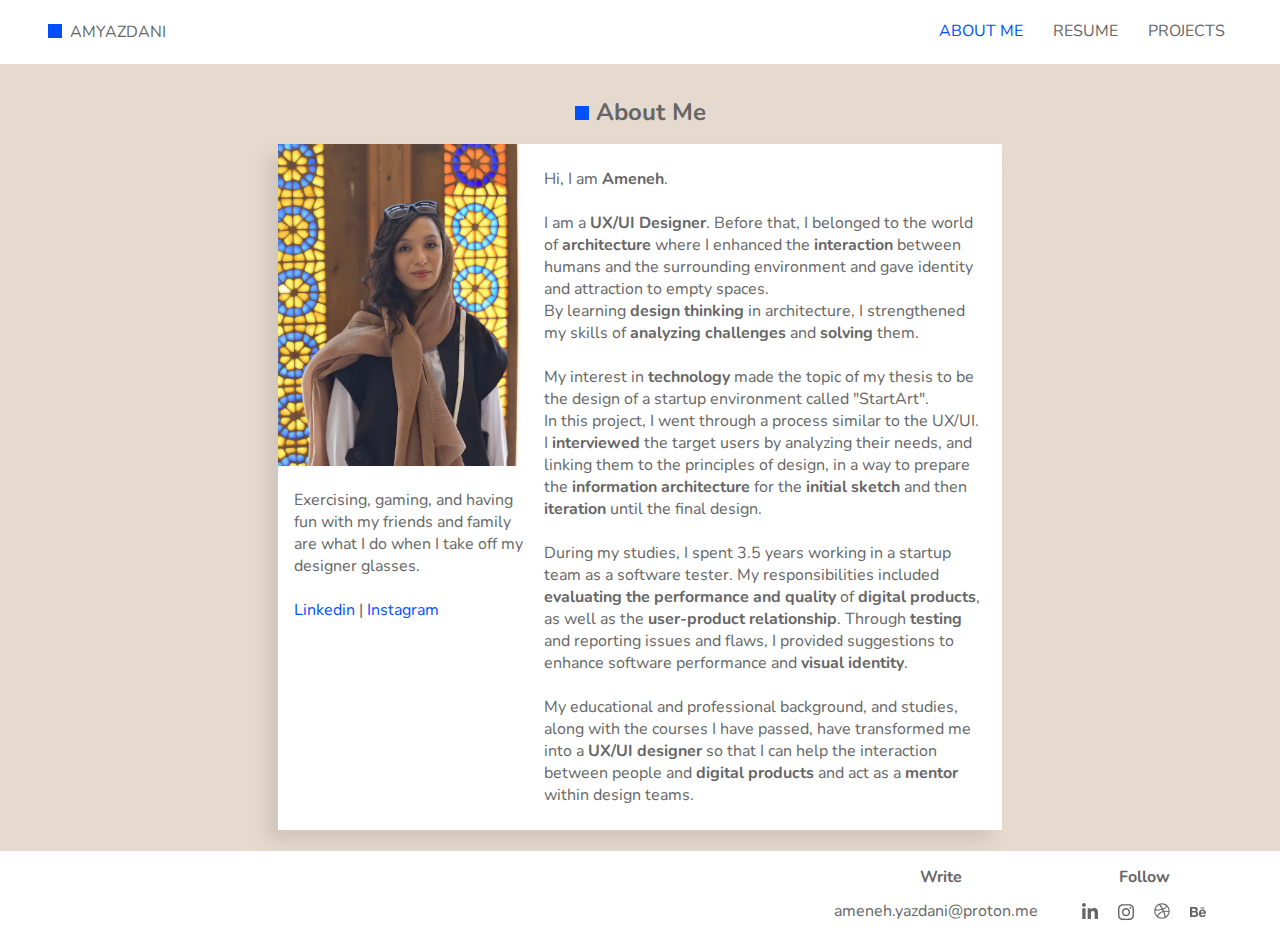
==== commit 02536ee3: "edit about me photo" ====
--- a/amyazdani_about_me.html
+++ b/amyazdani_about_me.html
@@ -11,7 +11,7 @@
               
 <link href="https://fonts.googleapis.com/css?family=Nunito:400,700" rel="stylesheet" type="text/css">
 <link href="https://fonts.googleapis.com/css?family=Quicksand:400,700" rel="stylesheet" type="text/css"></head>
-              <body id="ictmuh"><div id="im3d6d" class="navbar"><div data-gjs="navbar" id="i4sfzp" class="navbar-container"><a href="./index.html" id="izlbej" class="navbar-brand"><span data-selectme="" id="icvru9"></span>AMYAZDANI<br/></a><div id="ioh79t" class="navbar-burger"><div id="i9qbnk" class="navbar-burger-line"></div><div id="isosxf" class="navbar-burger-line"></div><div id="irc9un" class="navbar-burger-line"></div></div><div data-gjs="navbar-items" id="iz6h1b" class="navbar-items-c"><nav id="id3p51" class="navbar-menu"><a href="amyazdani_about_me.html" id="ik63zl" class="navbar-menu-link">ABOUT ME</a><a href="amyazdani_resume.html" id="ihg8vq" class="navbar-menu-link">RESUME</a><a href="amyazdani_projects.html" id="itzj7c" class="navbar-menu-link">PROJECTS</a></nav></div></div></div><div id="i6vx6y" class="gjs-grid-row"><div id="in93ic" class="gjs-grid-column"><div id="ibec4w" class="gjs-grid-row"><div id="iukr4h" class="gjs-grid-column"><h1 id="i1jmhb" class="gjs-heading"><span id="il3zx3"></span> About Me<br/></h1></div></div><div id="i7b23y" class="gjs-grid-row"><div id="inpjfg" class="gjs-grid-column"><img id="imrhl9" src="assets/2q__"/><div id="i2nel6w" class="gjs-grid-row"><div id="ihcefk8" class="gjs-grid-column"><div id="izh1wth">Exercising, gaming, and having fun with my friends and family are what I do when I take off my designer glasses.<br/><br/> <a id="i49g8mo-3" draggable="true" href="https://www.linkedin.com/in/ameneh-yazdani" target="_blank" class="gjs-link">Linkedin</a> | <a id="i0axe6y-3" draggable="true" href="https://www.instagram.com/amy.uix" target="_blank" class="gjs-link">Instagram</a><br id="icwtvi-3" draggable="true"/></div></div></div></div><div id="i4qrc3" class="gjs-grid-column"><div id="iefmge">Hi, I am <b>Ameneh</b>.<br/><br/>I am a <b id="illwhg">UX/UI Designer</b>. Before that, I belonged to the world of <b>architecture</b>
+              <body id="ictmuh"><div id="im3d6d" class="navbar"><div data-gjs="navbar" id="i4sfzp" class="navbar-container"><a href="./index.html" id="izlbej" class="navbar-brand"><span data-selectme="" id="icvru9"></span>AMYAZDANI<br/></a><div id="ioh79t" class="navbar-burger"><div id="i9qbnk" class="navbar-burger-line"></div><div id="isosxf" class="navbar-burger-line"></div><div id="irc9un" class="navbar-burger-line"></div></div><div data-gjs="navbar-items" id="iz6h1b" class="navbar-items-c"><nav id="id3p51" class="navbar-menu"><a href="amyazdani_about_me.html" id="ik63zl" class="navbar-menu-link">ABOUT ME</a><a href="amyazdani_resume.html" id="ihg8vq" class="navbar-menu-link">RESUME</a><a href="amyazdani_projects.html" id="itzj7c" class="navbar-menu-link">PROJECTS</a></nav></div></div></div><div id="i6vx6y" class="gjs-grid-row"><div id="in93ic" class="gjs-grid-column"><div id="ibec4w" class="gjs-grid-row"><div id="iukr4h" class="gjs-grid-column"><h1 id="i1jmhb" class="gjs-heading"><span id="il3zx3"></span> About Me<br/></h1></div></div><div id="i7b23y" class="gjs-grid-row"><div id="inpjfg" class="gjs-grid-column"><img id="imrhl9" src="assets/about_me_3x.jpg"/><div id="i2nel6w" class="gjs-grid-row"><div id="ihcefk8" class="gjs-grid-column"><div id="izh1wth">Exercising, gaming, and having fun with my friends and family are what I do when I take off my designer glasses.<br/><br/> <a id="i49g8mo-3" draggable="true" href="https://www.linkedin.com/in/ameneh-yazdani" target="_blank" class="gjs-link">Linkedin</a> | <a id="i0axe6y-3" draggable="true" href="https://www.instagram.com/amy.uix" target="_blank" class="gjs-link">Instagram</a><br id="icwtvi-3" draggable="true"/></div></div></div></div><div id="i4qrc3" class="gjs-grid-column"><div id="iefmge">Hi, I am <b>Ameneh</b>.<br/><br/>I am a <b id="illwhg">UX/UI Designer</b>. Before that, I belonged to the world of <b>architecture</b>
  where I enhanced the <b id="iizetct">interaction</b> between humans and the surrounding 
 environment and gave identity and attraction to empty spaces.<br/>By learning <b>design thinking</b> in architecture, I strengthened my skills of <b>analyzing challenges</b> and <b>solving</b> them.<br/><br/>My interest in <b>technology</b> made the topic of my thesis to be the design of a startup environment called "StartArt".<br/>In this project, I went through a process similar to the UX/UI. I <b>interviewed</b> the target users by analyzing their needs, and linking them to the principles of design, in a way to prepare the <b id="iw4js5">information architecture</b> for the <b>initial sketch</b> and then <b id="i67tnn">iteration</b> until the final design.<br/><br/>During my studies, I spent 3.5 years working in a startup team as a software tester. My responsibilities included <b>evaluating the performance and quality</b> of <b>digital products</b>,
  as well as the <b>user-product relationship</b>. Through <b>testing</b> and reporting
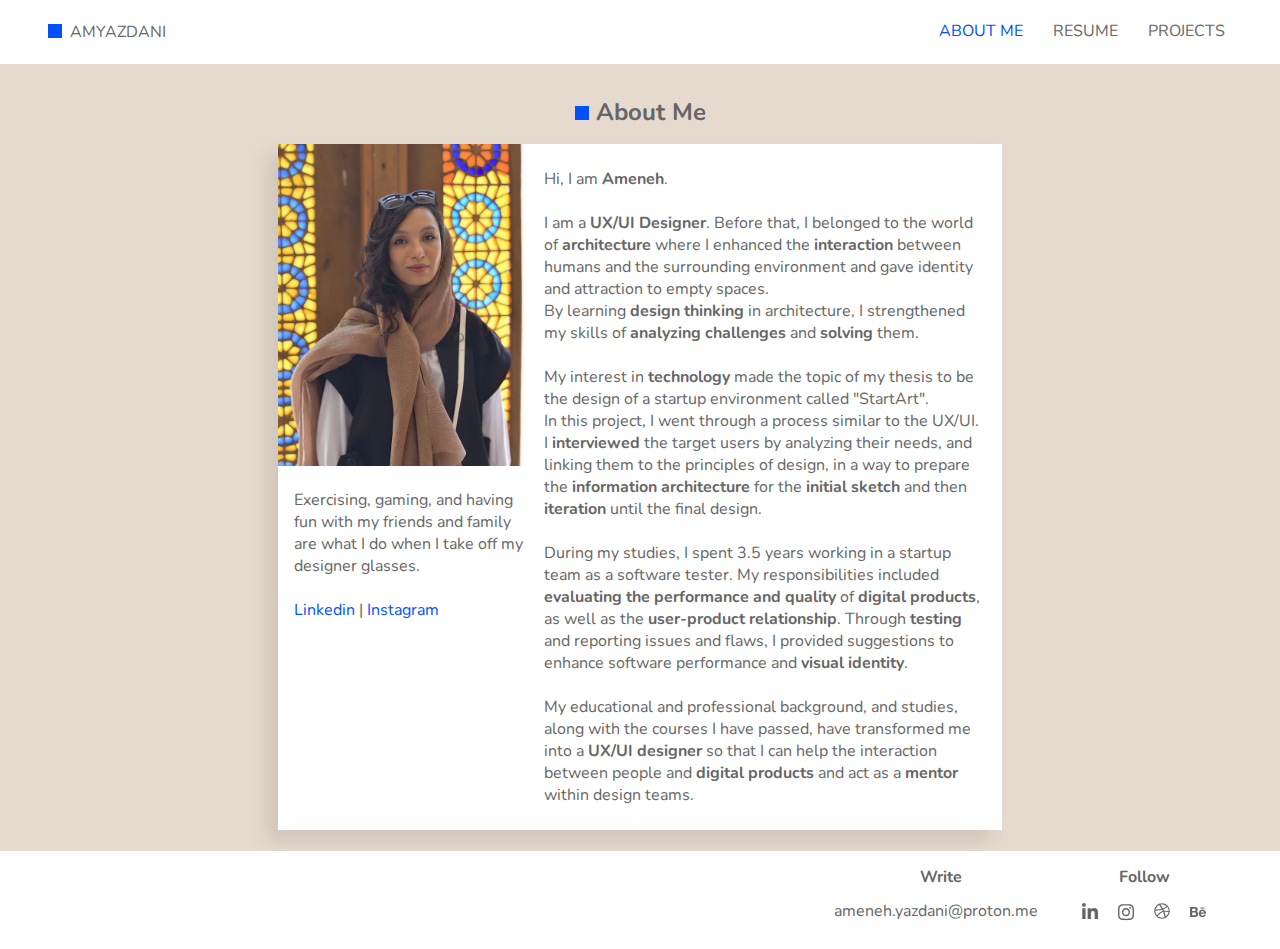
==== commit a7bea02f: "some changes" ====
--- a/amyazdani_about_me.html
+++ b/amyazdani_about_me.html
@@ -11,7 +11,7 @@
               
 <link href="https://fonts.googleapis.com/css?family=Nunito:400,700" rel="stylesheet" type="text/css">
 <link href="https://fonts.googleapis.com/css?family=Quicksand:400,700" rel="stylesheet" type="text/css"></head>
-              <body id="ictmuh"><div id="im3d6d" class="navbar"><div data-gjs="navbar" id="i4sfzp" class="navbar-container"><a href="./index.html" id="izlbej" class="navbar-brand"><span data-selectme="" id="icvru9"></span>AMYAZDANI<br/></a><div id="ioh79t" class="navbar-burger"><div id="i9qbnk" class="navbar-burger-line"></div><div id="isosxf" class="navbar-burger-line"></div><div id="irc9un" class="navbar-burger-line"></div></div><div data-gjs="navbar-items" id="iz6h1b" class="navbar-items-c"><nav id="id3p51" class="navbar-menu"><a href="amyazdani_about_me.html" id="ik63zl" class="navbar-menu-link">ABOUT ME</a><a href="amyazdani_resume.html" id="ihg8vq" class="navbar-menu-link">RESUME</a><a href="amyazdani_projects.html" id="itzj7c" class="navbar-menu-link">PROJECTS</a></nav></div></div></div><div id="i6vx6y" class="gjs-grid-row"><div id="in93ic" class="gjs-grid-column"><div id="ibec4w" class="gjs-grid-row"><div id="iukr4h" class="gjs-grid-column"><h1 id="i1jmhb" class="gjs-heading"><span id="il3zx3"></span> About Me<br/></h1></div></div><div id="i7b23y" class="gjs-grid-row"><div id="inpjfg" class="gjs-grid-column"><img id="imrhl9" src="assets/about_me_3x.jpg"/><div id="i2nel6w" class="gjs-grid-row"><div id="ihcefk8" class="gjs-grid-column"><div id="izh1wth">Exercising, gaming, and having fun with my friends and family are what I do when I take off my designer glasses.<br/><br/> <a id="i49g8mo-3" draggable="true" href="https://www.linkedin.com/in/ameneh-yazdani" target="_blank" class="gjs-link">Linkedin</a> | <a id="i0axe6y-3" draggable="true" href="https://www.instagram.com/amy.uix" target="_blank" class="gjs-link">Instagram</a><br id="icwtvi-3" draggable="true"/></div></div></div></div><div id="i4qrc3" class="gjs-grid-column"><div id="iefmge">Hi, I am <b>Ameneh</b>.<br/><br/>I am a <b id="illwhg">UX/UI Designer</b>. Before that, I belonged to the world of <b>architecture</b>
+              <body id="ictmuh"><div id="im3d6d" class="navbar"><div data-gjs="navbar" id="i4sfzp" class="navbar-container"><a href="./index.html" id="izlbej" class="navbar-brand"><span data-selectme="" id="icvru9"></span>AMYAZDANI<br/></a><div id="ioh79t" class="navbar-burger"><div id="i9qbnk" class="navbar-burger-line"></div><div id="isosxf" class="navbar-burger-line"></div><div id="irc9un" class="navbar-burger-line"></div></div><div data-gjs="navbar-items" id="iz6h1b" class="navbar-items-c"><nav id="id3p51" class="navbar-menu"><a href="amyazdani_about_me.html" id="ik63zl" class="navbar-menu-link">ABOUT ME</a><a href="amyazdani_resume.html" id="ihg8vq" class="navbar-menu-link">RESUME</a><a href="amyazdani_projects.html" id="itzj7c" class="navbar-menu-link">PROJECTS</a></nav></div></div></div><div id="i6vx6y" class="gjs-grid-row"><div id="in93ic" class="gjs-grid-column"><div id="ibec4w" class="gjs-grid-row"><div id="iukr4h" class="gjs-grid-column"><h1 id="i1jmhb" class="gjs-heading"><span id="il3zx3"></span> About Me<br/></h1></div></div><div id="i7b23y" class="gjs-grid-row"><div id="inpjfg" class="gjs-grid-column"><img id="imrhl9" src="assets/9k_"/><div id="i2nel6w" class="gjs-grid-row"><div id="ihcefk8" class="gjs-grid-column"><div id="izh1wth">Exercising, gaming, and having fun with my friends and family are what I do when I take off my designer glasses.<br/><br/> <a id="i49g8mo-3" draggable="true" href="https://www.linkedin.com/in/ameneh-yazdani" target="_blank" class="gjs-link">Linkedin</a> | <a id="i0axe6y-3" draggable="true" href="https://www.instagram.com/amy.uix" target="_blank" class="gjs-link">Instagram</a><br id="icwtvi-3" draggable="true"/></div></div></div></div><div id="i4qrc3" class="gjs-grid-column"><div id="iefmge">Hi, I am <b>Ameneh</b>.<br/><br/>I am a <b id="illwhg">UX/UI Designer</b>. Before that, I belonged to the world of <b>architecture</b>
  where I enhanced the <b id="iizetct">interaction</b> between humans and the surrounding 
 environment and gave identity and attraction to empty spaces.<br/>By learning <b>design thinking</b> in architecture, I strengthened my skills of <b>analyzing challenges</b> and <b>solving</b> them.<br/><br/>My interest in <b>technology</b> made the topic of my thesis to be the design of a startup environment called "StartArt".<br/>In this project, I went through a process similar to the UX/UI. I <b>interviewed</b> the target users by analyzing their needs, and linking them to the principles of design, in a way to prepare the <b id="iw4js5">information architecture</b> for the <b>initial sketch</b> and then <b id="i67tnn">iteration</b> until the final design.<br/><br/>During my studies, I spent 3.5 years working in a startup team as a software tester. My responsibilities included <b>evaluating the performance and quality</b> of <b>digital products</b>,
  as well as the <b>user-product relationship</b>. Through <b>testing</b> and reporting
--- a/css/style.css
+++ b/css/style.css
@@ -1 +1 @@
-* { box-sizing: border-box; } body {margin: 0;}.text-content{line-height:20px;}.text-main-content{line-height:30px;font-size:1.2rem;}#iau9{font-family:Nunito,Arial,Helvetica,sans-serif;background-image:linear-gradient(180deg,rgba(59,130,245,0.11),white 14%);background-position:0px 0px;background-size:100% 100%;background-repeat:repeat;background-attachment:scroll;background-origin:padding-box;color:#475569;}.gjs-grid-column.feature-item{padding-top:15px;padding-right:15px;padding-bottom:15px;padding-left:15px;display:flex;flex-direction:column;gap:15px;min-width:30%;}.gjs-grid-column.testimonial-item{padding-top:15px;padding-right:15px;padding-bottom:15px;padding-left:15px;display:flex;flex-direction:column;gap:15px;min-width:45%;background-color:rgba(247, 247, 247, 0.23);border-top-left-radius:5px;border-top-right-radius:5px;border-bottom-right-radius:5px;border-bottom-left-radius:5px;align-items:flex-start;border-top-width:1px;border-right-width:1px;border-bottom-width:1px;border-left-width:1px;border-top-style:solid;border-right-style:solid;border-bottom-style:solid;border-left-style:solid;border-top-color:rgba(0, 0, 0, 0.06);border-right-color:rgba(0, 0, 0, 0.06);border-bottom-color:rgba(0, 0, 0, 0.06);border-left-color:rgba(0, 0, 0, 0.06);}.gjs-button{vertical-align:top;max-width:100%;display:inline-block;text-decoration:none;color:white;padding-right:15px;padding-bottom:10px;padding-left:15px;background-color:rgb(36, 99, 235);border-top-left-radius:5px;border-top-right-radius:5px;border-bottom-right-radius:5px;border-bottom-left-radius:5px;padding-top:10px;font-size:1.1rem;text-align:center;}.gjs-text-blue{color:rgb(36, 99, 235);}.gjs-link:hover{color:rgb(36, 99, 235);text-decoration:underline;}.gjs-icon.gjs-feature-icon{padding-top:10px;padding-right:10px;padding-bottom:10px;padding-left:10px;background-color:rgb(36, 99, 235);color:white;border-top-left-radius:10px;border-top-right-radius:10px;border-bottom-right-radius:10px;border-bottom-left-radius:10px;}.gjs-grid-row{display:flex;justify-content:flex-start;align-items:stretch;flex-direction:row;min-height:auto;padding:10px 0;}.gjs-grid-column{flex:1 1 0%;padding:5px 0;}#i25o{flex-direction:row;flex-wrap:nowrap;padding-top:0px;padding-bottom:0px;min-height:724px;}#ir4l{background-color:#ffffff;flex:6 1 0%;align-self:stretch;text-align:center;padding-top:0px;padding-right:0px;padding-bottom:0px;padding-left:0px;justify-content:flex-start;align-items:center;display:flex;line-height:0px;letter-spacing:0px;font-size:0px;margin-top:0px;margin-right:0px;margin-bottom:0px;margin-left:0px;}#itks{background-color:rgb(230, 218, 206);flex:4 0 1%;padding-top:0px;padding-bottom:0px;padding-right:5px;padding-left:5px;}#i5uq{position:absolute;top:100px;padding-top:0px;padding-right:0px;padding-bottom:0px;padding-left:0px;justify-content:center;flex-direction:row;width:100%;border-top-width:0px;border-right-width:0px;border-bottom-width:0px;border-left-width:0px;display:flex;color:#666666;}#iozj{padding-top:0px;padding-right:0px;padding-bottom:0px;padding-left:0px;width:375px;flex:0 0 auto;display:flex;justify-content:flex-start;flex-direction:row;box-shadow:-11px 11px 17px 0px rgba(138, 131, 124, 0.23) ;}#i791{color:rgba(0, 0, 0, 1);width:205px;height:205px;border-top-left-radius:100%;border-top-right-radius:100%;border-bottom-right-radius:100%;border-bottom-left-radius:100%;margin-bottom:34px;margin-top:32px;background-color:rgba(255, 255, 255, 0);min-height:64px;}#im23{justify-content:center;padding-top:0px;padding-right:0px;padding-bottom:0px;padding-left:0px;width:375px;background-color:#f4ece6;}#ianzh{align-self:auto;text-align:center;padding-top:0px;padding-bottom:0px;transform-style:flat;}.gjs-heading{margin:0;}#insnv{padding:10px;padding-top:0px;padding-right:0px;padding-bottom:0px;padding-left:0px;margin-bottom:51px;color:#666666;font-size:16px;}.gjs-divider{height:3px;width:100%;margin:10px;background-color:rgba(0, 0, 0, 0.05);}#imp0k{width:50px;background-color:#0050ff;margin-top:25px;margin-right:auto;margin-bottom:25px;margin-left:auto;}#i3u7p{width:100%;min-height:46px;padding-top:0px;padding-bottom:0px;}#iwslp{background-color:rgba(255, 255, 255, 1);display:flex;justify-content:center;align-items:center;padding-top:0px;padding-bottom:0px;height:53px;min-height:53px;flex-basis:6%;}.gjs-icon{display:inline-block;text-decoration:none;color:inherit;vertical-align:middle;fill:currentColor;width:50px;height:50px;}.gjs-link-box{color:inherit;display:inline-block;vertical-align:top;padding:10px;max-width:100%;text-decoration:none;}.gjs-link{vertical-align:top;max-width:100%;display:inline-block;text-decoration:none;color:inherit;}.navbar{background-color:#222;color:#ddd;min-height:50px;width:100%;}.navbar-container{max-width:950px;margin:0 auto;width:95%;}.navbar-items-c{display:inline-block;float:right;}.navbar-container::after{content:"";clear:both;display:block;}.navbar-brand{vertical-align:top;display:inline-block;padding:5px;min-height:50px;min-width:50px;color:inherit;text-decoration:none;}.navbar-menu{padding:10px 0;display:block;float:right;margin:0;}.navbar-menu-link{margin:0;color:inherit;text-decoration:none;display:inline-block;padding:10px 15px;}.navbar-burger{margin:10px 0;width:45px;padding:5px 10px;display:none;float:right;cursor:pointer;}.navbar-burger-line{padding:1px;background-color:white;margin:5px 0;}#irisc{min-height:64px;padding-left:8px;padding-right:8px;padding-bottom:21px;min-width:64px;padding-top:21px;font-size:16px;color:#0050FF;flex-direction:row;}#mainNavContainer{display:block;max-width:1200px;height:64px;}#mainNav{background-color:rgba(255, 255, 255, 1);color:rgba(0, 0, 0, 1);position:fixed;top:0px;z-index:10;min-height:64px;}#ihxmg{font-size:100px;color:#666666;}#i42mx{text-align:left;margin-top:0px;margin-right:0px;margin-bottom:0px;margin-left:32px;flex:0 0 auto;display:block;align-self:center;}#i25o:hover{padding-top:0px;padding-right:0px;padding-bottom:0px;padding-left:0px;}#iazq1{white-space:break-spaces;font-size:20px;color:#666666;width:375px;display:block;margin-top:16px;font-weight:200;}#io8o2:hover{color:#0050ff;}#iezv8:hover{color:#0050ff;}#io22g:hover{color:#0050ff;}#ixq4tj{margin-top:0px;margin-right:0px;margin-bottom:0px;margin-left:0px;display:none;}#ibwvfp{color:rgba(255, 255, 255, 1);background-color:#0050ff;border-top-left-radius:100px;border-top-right-radius:100px;border-bottom-right-radius:100px;border-bottom-left-radius:100px;width:130px;height:36px;display:inline-block;text-align:center;margin-right:10px;font-size:14px;margin-top:0px;margin-bottom:0px;margin-left:0px;padding-top:10px;padding-bottom:10px;}#ibwvfp:hover{text-decoration:none;text-align:center;}#i9ak09{color:rgba(0, 0, 0, 1);background-color:rgba(255, 255, 255, 1);border-top-left-radius:100px;border-top-right-radius:100px;border-bottom-right-radius:100px;border-bottom-left-radius:100px;width:130px;height:36px;display:inline-block;text-align:center;padding-top:9px;padding-bottom:9px;border-top-color:rgba(0, 0, 0, 1);border-right-color:rgba(0, 0, 0, 1);border-bottom-color:rgba(0, 0, 0, 1);border-left-color:rgba(0, 0, 0, 1);border-top-width:2px;border-right-width:2px;border-bottom-width:2px;border-left-width:2px;border-top-style:solid;border-right-style:solid;border-bottom-style:solid;border-left-style:solid;font-size:14px;}#i9ak09:hover{text-decoration:none;text-align:center;}#ixsa9g{padding-top:0px;padding-bottom:0px;margin-top:16px;margin-bottom:10px;}#igydwi{color:rgba(255,255,255,1);background-color:#0050ff;width:136px;height:36px;display:inline-block;text-align:center;margin-right:10px;font-size:14px;margin-left:0px;padding-top:7px;padding-bottom:7px;border-top-width:2px;border-right-width:2px;border-bottom-width:2px;border-left-width:2px;border-top-style:solid;border-right-style:solid;border-bottom-style:solid;border-left-style:solid;border-top-left-radius:100px;border-top-right-radius:100px;border-bottom-right-radius:100px;border-bottom-left-radius:100px;border-top-color:#0050ff;border-right-color:#0050ff;border-bottom-color:#0050ff;border-left-color:#0050ff;box-sizing:border-box;}#igydwi:hover{text-decoration:none;text-align:center;color:rgba(0, 0, 0, 1);background-color:rgba(255, 255, 255, 1);border-top-color:#0050ff;border-right-color:#0050ff;border-bottom-color:#0050ff;border-left-color:#0050ff;border-top-left-radius:100px;border-top-right-radius:100px;border-bottom-right-radius:100px;border-bottom-left-radius:100px;border-top-style:solid;border-right-style:solid;border-bottom-style:solid;border-left-style:solid;border-top-width:2px;border-right-width:2px;border-bottom-width:2px;border-left-width:2px;padding-top:7px;padding-bottom:7px;}#ihq8y9{color:#666666;background-color:rgba(255,255,255,1);border-top-left-radius:100px;border-top-right-radius:100px;border-bottom-right-radius:100px;border-bottom-left-radius:100px;width:136px;height:36px;display:inline-block;text-align:center;padding-top:7px;padding-bottom:7px;border-top-color:#666666;border-right-color:#666666;border-bottom-color:#666666;border-left-color:#666666;border-top-style:solid;border-right-style:solid;border-bottom-style:solid;border-left-style:solid;font-size:14px;border-top-width:2px;border-right-width:2px;border-bottom-width:2px;border-left-width:2px;}#ihq8y9:hover{text-decoration:none;text-align:center;border-top-style:none;border-right-style:none;border-bottom-style:none;border-left-style:none;background-color:#0050ff;color:rgba(255, 255, 255, 1);padding-top:9px;padding-bottom:9px;}#i2eptz{padding-top:0px;padding-bottom:0px;margin-top:16px;margin-bottom:10px;}#navbarMenu{height:64px;}#irhdi2{min-height:64px;padding-left:8px;padding-right:8px;padding-bottom:21px;min-width:64px;padding-top:21px;font-size:16px;color:#666666;}#iov8y7:hover{color:#0050ff;}#iov8y7{color:#0050ff;}#igw63x:hover{color:#0050ff;}#if4li4:hover{color:#0050ff;}#irljbp{height:64px;}#i78d9u{display:block;max-width:1200px;height:64px;}#iqfgrt{background-color:rgba(255, 255, 255, 1);color:rgba(0, 0, 0, 1);position:fixed;top:0px;z-index:10;min-height:64px;}#i4d6wd{font-family:Nunito,Arial,Helvetica,sans-serif;color:#475569;background-color:rgb(230,218,206);}.gjs-container{width:90%;margin:0 auto;max-width:1200px;}.gjs-section{display:flex;padding:50px 0;}#ijr3ad{margin-top:64px;padding-top:32px;}#i2za1o{width:100%;max-width:724px;display:block;justify-content:space-between;}#i8f7qs{display:flex;justify-content:center;margin-bottom:16px;padding-top:0px;padding-bottom:0px;}#i7zahs{background-color:rgba(255, 255, 255, 1);padding-top:48px;padding-right:48px;padding-bottom:48px;padding-left:48px;mix-blend-mode:normal;box-shadow:-11px 11px 17px 0px rgba(138, 131, 124, 0.23) ;}#i9dw3x{display:block;padding-top:0px;padding-bottom:0px;}#i5mx16{flex-basis:30%;flex-grow:0;}#i9wjjj{flex-direction:row;}#i4ljyb{padding:10px;color:#0050ff;font-weight:600;font-size:16px;}#ifpf6j{padding:10px;font-size:14px;}#izeedk{padding:10px;font-size:13px;}#ilqxbb{padding-top:24px;padding-right:0px;padding-bottom:8px;padding-left:0px;}#isgs1k{font-size:14px;color:#666666;}#ifrtbx{padding:10px;color:#0050ff;font-weight:600;font-size:16px;}#ivi7ae{padding:10px;color:#666666;font-size:14px;}#izx4k6{font-size:9.000000pt;}#i168yk{padding:10px;color:#0050ff;font-weight:600;font-size:16px;}#imwpn4{padding:10px;color:#666666;font-size:14px;}#i9xg2a{padding:10px;color:#666666;font-size:14px;}#iyaw9l{flex-basis:42%;flex-grow:0;}#i84zjh{font-size:9.000000pt;}#iztz53{padding:10px;font-size:14px;color:#666666;}#iamm1l{padding-top:24px;padding-right:0px;padding-bottom:8px;padding-left:0px;}#izk48e{flex-direction:row;}#iapwzv{background-color:rgba(255, 255, 255, 1);padding-top:48px;padding-right:48px;padding-bottom:48px;padding-left:48px;color:#666666;box-shadow:-11px 11px 17px 0 rgba(138, 131, 124, 0.23) ;}#iv5one{display:block;padding-top:0px;padding-right:0px;padding-bottom:10px;padding-left:0px;}#ih1t1v{padding:10px;color:#0050ff;font-weight:600;font-size:16px;}#ituaob{padding:10px;color:#666666;font-size:14px;}#ic1vqj{padding:10px;color:#666666;font-size:14px;}#iop592{flex-basis:30%;flex-grow:0;}#il3b9u{padding-top:24px;padding-right:0px;padding-bottom:8px;padding-left:0px;}#i2twmb{flex-direction:row;}#ivxel1{background-color:rgba(255, 255, 255, 1);padding-top:48px;padding-right:48px;padding-bottom:48px;padding-left:48px;box-shadow:-11px 11px 17px 0 rgba(138, 131, 124, 0.23) ;}#iuh3by{display:block;padding-top:0px;padding-bottom:0px;margin-top:16px;margin-right:0px;margin-bottom:0px;margin-left:0px;}#i0bq1j{font-size:14px;color:#666666;}#iz9ju3{display:flex;justify-content:space-between;color:#666666;}#ixzp3j{padding-top:0px;padding-bottom:0px;margin-top:16px;margin-right:0px;margin-bottom:0px;margin-left:0px;display:block;min-height:55px;}#ilicjo{width:100%;max-width:724px;display:block;justify-content:space-between;}#ic2p8r{padding-top:0px;margin-top:0px;}#iibh4n{display:flex;justify-content:space-between;color:#666666;}#i27mfs{padding:10px;color:#666666;padding-left:0px;font-size:16px;}#i4ib57{background-color:rgba(255, 255, 255, 1);padding-top:48px;padding-right:48px;padding-bottom:48px;padding-left:48px;color:#666666;box-shadow:-11px 11px 17px 0 rgba(138, 131, 124, 0.23) ;}#igd8iv{padding-top:0px;padding-bottom:0px;margin-top:16px;margin-right:0px;margin-bottom:0px;margin-left:0px;display:block;min-height:55px;}#iz4ruy{width:100%;max-width:724px;display:block;justify-content:space-between;}#i3e59g{padding-top:0px;margin-top:0px;}#igx10f{display:inline-block;width:12px;height:12px;background-color:#0050ff;}#ib4r34{flex-direction:row;padding-top:0px;padding-bottom:0px;}#i5q8ou{display:inline-block;width:12px;height:12px;background-color:#0050ff;}#ixgmh6{padding:10px;padding-left:0px;font-size:16px;}#iwoise{display:inline-block;width:12px;height:12px;background-color:#0050ff;}#il6ttk{padding:10px;padding-left:0px;font-size:16px;}#ivyzjz{white-space:pre-wrap;color:#666666;}#ifgxej{white-space:pre-wrap;color:#666666;}#ikd90g{display:inline-block;width:12px;height:12px;background-color:#0050ff;}#ivh3pg{white-space:pre-wrap;}#i60bkh{padding:10px;padding-left:0px;font-size:16px;}#imgk0p{white-space:pre-wrap;color:#666666;}#ii4j8i{display:inline-block;width:12px;height:12px;background-color:#0050ff;}#iivh9d{white-space:pre-wrap;}#i0197c{padding:10px;color:#666666;padding-left:0px;font-size:16px;}#imlq81{white-space:pre-wrap;}#iqct6f{display:inline-block;width:12px;height:12px;background-color:#0050ff;}#ikp0sd{white-space:pre-wrap;}#imsro3{padding:10px;padding-left:0px;font-size:16px;}#iz6kzm{white-space:pre-wrap;color:#666666;}#i9ey9s{display:inline-block;width:12px;height:12px;background-color:#0050ff;}#ihqfvs{white-space:pre-wrap;}#ieebf5{padding:10px;color:#666666;padding-left:0px;font-size:16px;}#ijnmy2{display:inline-block;width:12px;height:12px;background-color:#0050ff;}#i2g4n7{padding:10px;color:#666666;padding-left:0px;font-size:16px;}#iw8epz{display:inline-block;height:12px;background-color:#0050ff;width:12px;}#i3hzwp{padding:10px;padding-left:0px;font-size:16px;}#ijxxgu{display:inline-block;width:12px;height:12px;background-color:#0050ff;}#iwt7nk{padding:10px;padding-left:0px;font-size:16px;}#i5cbbf{display:inline-block;width:12px;height:12px;background-color:#0050ff;}#imokom{white-space:pre-wrap;}#ixom1c{padding:10px;padding-left:0px;font-size:16px;}#ih05hn{display:inline-block;width:12px;height:12px;background-color:#0050ff;}#iepa6u{padding:10px;padding-left:0px;font-size:16px;}#i40wwx{display:inline-block;width:12px;height:12px;background-color:#0050ff;}#imi57u{white-space:pre-wrap;}#i237fv{padding:10px;padding-left:0px;font-size:16px;}#i3uxpb{display:inline-block;width:12px;height:12px;background-color:#0050ff;}#i06pmw{white-space:pre-wrap;}#itgk6u{padding:10px;padding-left:0px;font-size:16px;}#idrt0f{display:inline-block;width:12px;height:12px;background-color:#0050ff;}#indtas{padding:10px;padding-left:0px;font-size:16px;}#i95t0h{display:inline-block;width:12px;height:12px;background-color:#0050ff;}#isavt9{white-space:pre-wrap;}#i8xj63{padding:10px;padding-left:0px;font-size:16px;}#i3olcm{flex-direction:row;padding-bottom:0px;padding-top:0px;}#iq5eey{background-color:rgba(255, 255, 255, 1);padding-top:48px;padding-right:48px;padding-bottom:48px;padding-left:48px;box-shadow:-11px 11px 17px 0 rgba(138, 131, 124, 0.23) ;}#i1jzd6{padding-top:0px;padding-bottom:0px;margin-top:16px;margin-right:0px;margin-bottom:0px;margin-left:0px;display:block;min-height:55px;}#iorl5u{white-space:pre-wrap;font-size:16px;color:#666666;}#iv87xj{white-space:pre-wrap;font-size:16px;color:#666666;}#imw3mh{white-space:pre-wrap;font-size:16px;color:#666666;}#ir0jgu{white-space:pre-wrap;font-size:16px;color:#666666;}#iv2iio{white-space:pre-wrap;font-size:16px;color:#666666;}#irluqt{white-space:pre-wrap;font-size:16px;color:#666666;}#igaraq{white-space:pre-wrap;font-size:16px;color:#666666;}#ih88d2{white-space:pre-wrap;font-size:16px;color:#666666;}#i6arl1{padding:10px;color:#666666;font-size:14px;}#i8r5hj{flex-basis:42%;flex-grow:0;}#ioooe8{padding:10px;font-size:14px;color:#666666;}#i6bd14{padding-top:24px;padding-right:0px;padding-bottom:8px;padding-left:0px;}#ir70v3{flex-direction:row;}#i08bo5{background-color:rgba(255, 255, 255, 1);padding-top:48px;padding-right:48px;padding-bottom:48px;padding-left:48px;color:#666666;box-shadow:-11px 11px 17px 0 rgba(138, 131, 124, 0.23) ;}#iu26g2{padding-top:0px;padding-bottom:0px;margin-top:16px;margin-right:0px;margin-bottom:0px;margin-left:0px;display:block;min-height:55px;}#i1x4xk{padding:10px;color:#0050ff;font-weight:600;font-size:16px;}#i0a7z6{padding:10px;color:#666666;font-size:14px;}#io0cv8{padding:10px;color:#666666;font-size:14px;}#ivitxe{flex-basis:42%;flex-grow:0;}#ip8i47{padding-top:40px;padding-right:0px;padding-bottom:8px;padding-left:0px;margin-top:0px;margin-right:0px;margin-bottom:0px;margin-left:0px;}#iqapad{flex-direction:row;}#ihiin8{background-color:rgba(255, 255, 255, 1);padding-top:48px;padding-right:48px;padding-bottom:48px;padding-left:48px;box-shadow:-11px 11px 17px 0px rgba(138, 131, 124, 0.23) ;}#i5cpx6{padding-top:0px;padding-bottom:0px;margin-top:16px;margin-right:0px;margin-bottom:0px;margin-left:0px;display:block;min-height:55px;}#iqvvda{display:inline-block;width:12px;height:12px;color:#0050ff;background-color:#0050ff;}#iam18s{white-space:pre-wrap;}#isxes7{padding:10px;color:#666666;}#iajboj{display:inline-block;width:12px;height:12px;background-color:#0050ff;}#iclmfy{padding:10px;color:#666666;}#iaf76r{display:inline-block;width:12px;height:12px;background-color:#0050ff;}#ibue93{padding:10px;color:#666666;}#i8xilh{display:inline-block;width:12px;height:12px;background-color:#0050ff;}#izf26j{padding:10px;color:#666666;}#irchrg{white-space:pre-wrap;}#ijkksl{display:inline-block;width:12px;height:12px;background-color:#0050ff;}#i9q9j4{white-space:pre-wrap;}#ie9sqb{padding:10px;font-size:16px;padding-left:0px;}#iqg51g{display:inline-block;width:12px;height:12px;background-color:#0050ff;}#iucom1{white-space:pre-wrap;}#imqx8m{padding:10px;padding-left:0px;font-size:16px;}#ivrl4f{display:inline-block;width:12px;height:12px;background-color:#0050ff;}#iweldk{white-space:pre-wrap;}#irv3tk{padding:10px;font-size:16px;padding-left:0px;}#ivqk46{display:inline-block;width:12px;height:12px;background-color:#0050ff;}#i7vcyp{white-space:pre-wrap;}#iz471g{padding:10px;padding-left:0px;font-size:16px;}#ic6ihm{display:inline-block;width:12px;height:12px;background-color:#0050ff;}#ibfa6o{white-space:pre-wrap;}#id0bz6{padding:10px;padding-left:0px;font-size:16px;}#itwex9{display:inline-block;width:12px;height:12px;background-color:#0050ff;}#iloyzi{white-space:pre-wrap;}#iptrkh{padding:10px;font-size:16px;padding-left:0px;}#isrvja{display:inline-block;width:12px;height:12px;background-color:#0050ff;}#i69lxg{white-space:pre-wrap;}#imz8ko{padding:10px;padding-left:0px;font-size:16px;}#iyp8zd{display:inline-block;width:12px;height:12px;background-color:#0050ff;}#izjgtp{padding:10px;font-size:16px;padding-left:0px;}#iq3nql{display:inline-block;width:12px;height:12px;background-color:#0050ff;}#ia7ko1{white-space:pre-wrap;}#i7ht5i{padding:10px;padding-left:0px;font-size:16px;}#i922xk{flex-basis:1%;width:0px;display:block;}#iaicmi{display:inline-block;width:12px;height:12px;background-color:#0050ff;}#ilug3b{white-space:pre-wrap;}#ir9fov{padding:10px;font-size:16px;padding-left:0px;}#imbn7l{display:inline-block;width:12px;height:12px;background-color:#0050ff;}#in4877{white-space:pre-wrap;}#i7agwn{padding:10px;color:#666666;padding-left:0px;font-size:16px;}#i7gtjg{display:inline-block;width:12px;height:12px;background-color:#0050ff;}#ioyi15{white-space:pre-wrap;}#im8unf{padding:10px;padding-left:0px;font-size:16px;}#ivrazy{display:inline-block;width:12px;height:12px;background-color:#0050ff;}#ibt011{white-space:pre-wrap;}#inn3d2{padding:10px;color:#666666;padding-left:0px;font-size:16px;}#i381ei{font-size:16px;color:#666666;}#iu1e8j{display:flex;justify-content:space-between;}#i1hdow{display:inline-block;width:12px;height:12px;color:#0050ff;background-color:#0050ff;}#i4mf6t{white-space:pre-wrap;}#igeghz{background-color:rgba(255, 255, 255, 1);padding-top:48px;padding-right:48px;padding-bottom:48px;padding-left:48px;margin-top:0px;margin-right:0px;margin-bottom:8px;margin-left:0px;display:flex;box-shadow:-11px 11px 17px 0 rgba(138, 131, 124, 0.23) ;}#i7ko6g{padding-top:0px;padding-bottom:0px;margin-top:16px;margin-right:0px;margin-bottom:0px;margin-left:0px;display:block;min-height:55px;}#i53rux{width:100%;max-width:724px;display:block;justify-content:space-between;}#is449m{padding-top:0px;margin-top:0px;padding-bottom:0px;margin-bottom:50px;}#i1n5yo{display:flex;justify-content:space-between;}#i5rd5t{display:inline-block;width:12px;height:12px;background-color:#0050ff;}#iwubah{white-space:pre-wrap;color:#666666;}#iab5z2{padding:10px;color:#666666;font-size:16px;}#if0fur{display:inline-block;width:12px;height:12px;background-color:#0050ff;}#i04h5i{white-space:pre-wrap;color:#666666;}#ix0z7c{padding:10px;font-size:16px;}#i3pyfz{flex-direction:row;}#iodpvu{background-color:rgba(255, 255, 255, 1);padding-top:48px;padding-right:48px;padding-bottom:48px;padding-left:48px;box-shadow:-11px 11px 17px 0 rgba(138, 131, 124, 0.23) ;}#iqnzxf{padding-top:0px;padding-bottom:0px;margin-top:16px;margin-right:0px;margin-bottom:0px;margin-left:0px;display:block;min-height:55px;}#i4yzge{width:100%;max-width:724px;display:block;justify-content:space-between;}#ioz9yg{padding-top:0px;margin-top:0px;}#i7dm23{color:black;width:500px;display:inline-block;}#i702ud{flex-basis:30%;flex-grow:0;padding-top:0px;padding-bottom:0px;display:flex;width:500px;flex-direction:column;margin-left:64px;margin-right:64px;}#i8azwh{flex-direction:column;display:flex;}#ifryul{flex-basis:30%;flex-grow:0;padding-bottom:0px;padding-top:0px;width:500px;margin-left:64px;margin-right:64px;}#i4mfhk{flex-direction:row;}#i9w1g6{flex-direction:column;}#i8vv64{background-color:rgba(255, 255, 255, 1);padding-top:48px;padding-right:48px;padding-bottom:48px;padding-left:48px;margin-top:16px;box-shadow:-11px 11px 17px 0 rgba(138, 131, 124, 0.23) ;display:flex;}#i16z4o{min-height:64px;padding-left:8px;padding-right:8px;padding-bottom:21px;min-width:64px;padding-top:21px;font-size:16px;color:#666666;}#itzirc:hover{color:#0050ff;}#ivp7f4:hover{color:#0050ff;}#ifpy61:hover{color:#0050ff;}#ixoidz{height:64px;}#is7bnf{display:block;max-width:1200px;height:64px;}#ir49ih{color:rgba(0, 0, 0, 1);position:fixed;top:0px;z-index:10;min-height:64px;background-color:rgba(255, 255, 255, 1);}#igk06i{display:flex;justify-content:center;padding-top:0px;padding-bottom:0px;}#idv31n{width:100%;max-width:724px;display:block;justify-content:space-between;}#iqr1df{padding-top:32px;margin-top:64px;padding-right:0px;padding-bottom:50px;padding-left:0px;}#i6esukd{font-family:Nunito,Arial,Helvetica,sans-serif;color:#475569;background-color:rgb(230,218,206);}#ivp7f4{color:#0050ff;}#i6nbx9{width:14px;height:14px;background-color:#0050ff;display:inline-block;}#i27j04{color:rgba(255, 255, 255, 1);padding:10px;background-color:#0050ff;border-top-left-radius:100px;border-top-right-radius:100px;border-bottom-right-radius:100px;border-bottom-left-radius:100px;width:154px;height:40px;font-size:14px;text-align:center;padding-top:11px;padding-bottom:11px;}#ihlrn2{display:flex;justify-content:space-between;}#if2gu9{display:inline-block;width:14px;height:14px;background-color:#0050ff;}#izlbej{min-height:64px;padding-left:8px;padding-right:8px;padding-bottom:21px;min-width:64px;padding-top:21px;font-size:16px;color:#666666;}#ihg8vq:hover{color:#0050ff;}#itzj7c:hover{color:#0050ff;}#ik63zl:hover{color:#0050ff;}#id3p51{height:64px;}#i4sfzp{display:block;max-width:1200px;height:64px;}#im3d6d{background-color:rgba(255, 255, 255, 1);color:rgba(0, 0, 0, 1);position:fixed;top:0px;z-index:10;min-height:64px;}#il3zx3{width:14px;height:14px;background-color:#0050ff;display:inline-block;}#iukr4h{display:flex;justify-content:center;padding-top:0px;padding-bottom:0px;margin-bottom:16px;}#ictmuh{font-family:Nunito,Arial,Helvetica,sans-serif;color:rgba(255,255,255,1);background-color:rgb(230,218,206);}#ik63zl{color:#0050ff;}#i27j04:hover{text-decoration:none;background-color:rgb(230, 218, 206);color:rgba(0, 0, 0, 1);border-top-left-radius:100px;border-top-right-radius:100px;border-bottom-right-radius:100px;border-bottom-left-radius:100px;border-top-color:#0050ff;border-right-color:#0050ff;border-bottom-color:#0050ff;border-left-color:#0050ff;border-top-width:2px;border-right-width:2px;border-bottom-width:2px;border-left-width:2px;border-top-style:solid;border-right-style:solid;border-bottom-style:solid;border-left-style:solid;padding-top:9px;padding-bottom:9px;}#i69h7i{font-size:16px;color:#666666;}#iavayr{font-size:16px;color:#666666;}#i160g1{font-size:16px;color:#666666;}#isplv1{font-size:16px;color:#666666;}#iilirn{font-size:16px;color:#666666;}#in3fy1{font-size:16px;color:#666666;}#iuypau{font-size:16px;color:#666666;}#iwbwh3{font-size:16px;color:#666666;}#ip5w5{color:#666666;}#i1w1ym{width:14px;height:14px;background-color:#0050ff;display:inline-block;margin-right:8px;box-sizing:border-box;margin-bottom:-1px;}#izt84g{width:14px;height:14px;display:inline-block;background-color:#0050ff;margin-right:8px;margin-bottom:-1px;}#ihw49u{width:14px;height:14px;display:inline-block;background-color:#0050ff;margin-bottom:-1px;margin-right:8px;}#icvru9{display:inline-block;width:14px;height:14px;background-color:#0050ff;margin-right:8px;margin-bottom:-1px;}#io8o2{color:#666666;}#iezv8{color:#666666;}#io22g{color:#666666;}#i05jc5{color:#666666;}#i427co{color:#666666;}#iofqxi{color:#666666;}#i8dyji{color:#666666;}#imq10f{color:#666666;margin-bottom:16px;}#iw6smv{color:#666666;}#ihfz2o{color:#666666;}#i3t74n{color:#666666;font-size:16px;}#iktp3k{color:#666666;font-size:16px;}#i5slyp{color:#666666;font-size:16px;}#i3mlui{color:#666666;font-size:16px;}#iqqhnv{color:#666666;}#irhouo{color:#666666;}#itzirc{color:#666666;}#ifpy61{color:#666666;}#i1jmhb{color:#666666;font-size:24px;}#ihg8vq{color:#666666;}#itzj7c{color:#666666;}#ihr4h2{margin-bottom:16px;}#im5971{width:500px;}#inntzu{display:inline-block;width:12px;height:12px;background-color:#0050ff;}#i0abdn{white-space:pre-wrap;color:#666666;}#i2u3qb{padding:10px;font-size:16px;}#ionl3v{display:inline-block;width:12px;height:12px;background-color:#0050ff;}#inlpng{white-space:pre-wrap;color:#666666;}#ielsw6{padding:10px;color:#666666;font-size:16px;}#ikxauh{border-top-width:2px;border-right-width:2px;border-bottom-width:2px;border-left-width:2px;}#irhdi2:hover{color:#0050ff;}#i16z4o:hover{color:#0050ff;}#izlbej:hover{color:#0050FF;}#irisc:hover{color:#0050FF;}#i1ih56{color:rgba(255, 255, 255, 1);}#ie242h{padding-top:0px;padding-right:0px;padding-bottom:0px;padding-left:0px;background-color:rgba(255, 255, 255, 1);}#iws2ya{width:24px;height:24px;color:#666666;}#iws2ya:hover{margin-top:0px;margin-right:0px;margin-bottom:0px;margin-left:0px;}#iv50fg{width:48px;height:48px;border-top-left-radius:100%;border-top-right-radius:100%;border-bottom-right-radius:100%;border-bottom-left-radius:100%;padding-top:0px;padding-right:0px;padding-bottom:0px;padding-left:0px;display:flex;justify-content:center;align-items:center;}#iv50fg:hover{background-color:rgb(233, 233, 233);}#iene2k{flex-direction:row;display:inline-block;width:100%;text-align:right;}#ic12m9{padding-top:5px;padding-bottom:5px;margin-top:0px;margin-right:24px;margin-bottom:0px;margin-left:0px;padding-right:0px;padding-left:0px;display:inline-block;flex-direction:row;justify-content:flex-end;}#igm6dx{padding-top:0px;padding-bottom:0px;height:100%;}#i3srwa{padding-top:0px;padding-bottom:0px;height:100%;flex-direction:row;}#irnk75{padding:10px;padding-top:0px;padding-right:0px;padding-bottom:0px;padding-left:0px;text-align:center;}#idp0oi{text-align:center;}#ippa7v{padding-top:0px;padding-bottom:0px;}#ioxxzo{padding-top:0px;padding-bottom:0px;display:block;flex-direction:column;align-self:auto;}#ibu5v7{width:24px;height:24px;color:#666666;}#ibu5v7:hover{margin-top:0px;margin-right:0px;margin-bottom:0px;margin-left:0px;}#iccqul{width:48px;height:48px;border-top-left-radius:100%;border-top-right-radius:100%;border-bottom-right-radius:100%;border-bottom-left-radius:100%;display:flex;justify-content:center;align-items:center;padding-top:0px;padding-right:0px;padding-bottom:0px;padding-left:0px;}#iccqul:hover{background-color:rgb(233, 233, 233);}#i5dv8p{padding-top:0px;padding-bottom:0px;}#io9v9u{width:16px;height:16px;color:#666666;}#io9v9u:hover{margin-top:0px;margin-right:0px;margin-bottom:0px;margin-left:0px;}#i13ovx{width:36px;height:36px;border-top-left-radius:100%;border-top-right-radius:100%;border-bottom-right-radius:100%;border-bottom-left-radius:100%;text-align:center;display:flex;justify-content:center;align-items:center;padding-top:0px;padding-right:0px;padding-bottom:0px;padding-left:0px;}#i13ovx:hover{background-color:rgb(233, 233, 233);}#i98dmz{width:16px;height:16px;color:#666666;}#i98dmz:hover{margin-top:0px;margin-right:0px;margin-bottom:0px;margin-left:0px;}#i0utdw{width:36px;height:36px;border-top-left-radius:100%;border-top-right-radius:100%;border-bottom-right-radius:100%;border-bottom-left-radius:100%;text-align:center;display:flex;justify-content:center;align-items:center;padding-top:0px;padding-right:0px;padding-bottom:0px;padding-left:0px;}#i0utdw:hover{background-color:rgb(233, 233, 233);}#if9tjs{display:flex;flex-direction:row;}#ir4frd{padding:10px;padding-left:0px;display:block;line-height:26px;}#i5v60v{display:inline-block;justify-content:flex-end;}#i4okzw{width:16px;height:16px;color:#666666;}#i50127{width:36px;height:36px;border-top-left-radius:100%;border-top-right-radius:100%;border-bottom-right-radius:100%;border-bottom-left-radius:100%;text-align:center;display:flex;justify-content:center;align-items:center;padding-top:0px;padding-right:0px;padding-bottom:0px;padding-left:0px;}#i50127:hover{background-color:rgb(233, 233, 233);}#ikxn64{width:16px;height:16px;color:#666666;}#ikxn64:hover{margin-top:0px;margin-right:0px;margin-bottom:0px;margin-left:0px;}#ibwmsa{width:36px;height:36px;border-top-left-radius:100%;border-top-right-radius:100%;border-bottom-right-radius:100%;border-bottom-left-radius:100%;text-align:center;display:flex;justify-content:center;align-items:center;padding-top:0px;padding-right:0px;padding-bottom:0px;padding-left:0px;}#ibwmsa:hover{background-color:rgb(233, 233, 233);}.gjs-custom-code{padding:5px;}#i1oyhz{padding-top:0px;padding-right:0px;padding-bottom:0px;padding-left:0px;}#ie242h-2{padding-top:0px;padding-right:0px;padding-bottom:0px;padding-left:0px;background-color:rgba(255,255,255,1);}#iene2k-2{flex-direction:row;display:inline-block;width:100%;text-align:right;}#ic12m9-2{padding-top:5px;padding-bottom:5px;margin-top:0px;margin-right:24px;margin-bottom:0px;margin-left:0px;padding-right:0px;padding-left:0px;display:inline-block;flex-direction:row;justify-content:flex-end;}#i5v60v-2{display:inline-block;justify-content:flex-end;}#igm6dx-2{padding-top:0px;padding-bottom:0px;height:100%;}#ippa7v-2{padding-top:0px;padding-bottom:0px;}#irnk75-2{padding:10px;padding-top:0px;padding-right:0px;padding-bottom:0px;padding-left:0px;text-align:center;}#ir4frd-2{padding:10px;padding-left:0px;display:block;line-height:26px;}#i3srwa-2{padding-top:0px;padding-bottom:0px;height:100%;flex-direction:row;}#ioxxzo-2{padding-top:0px;padding-bottom:0px;display:block;flex-direction:column;align-self:auto;}#idp0oi-2{text-align:center;}#i5dv8p-2{padding-top:0px;padding-bottom:0px;}#if9tjs-2{display:flex;flex-direction:row;}#i13ovx-2{width:36px;height:36px;border-top-left-radius:100%;border-top-right-radius:100%;border-bottom-right-radius:100%;border-bottom-left-radius:100%;text-align:center;display:flex;justify-content:center;align-items:center;padding-top:0px;padding-right:0px;padding-bottom:0px;padding-left:0px;}#i0utdw-2{width:36px;height:36px;border-top-left-radius:100%;border-top-right-radius:100%;border-bottom-right-radius:100%;border-bottom-left-radius:100%;text-align:center;display:flex;justify-content:center;align-items:center;padding-top:0px;padding-right:0px;padding-bottom:0px;padding-left:0px;}#i50127-2{width:36px;height:36px;border-top-left-radius:100%;border-top-right-radius:100%;border-bottom-right-radius:100%;border-bottom-left-radius:100%;text-align:center;display:flex;justify-content:center;align-items:center;padding-top:0px;padding-right:0px;padding-bottom:0px;padding-left:0px;}#ibwmsa-2{width:36px;height:36px;border-top-left-radius:100%;border-top-right-radius:100%;border-bottom-right-radius:100%;border-bottom-left-radius:100%;text-align:center;display:flex;justify-content:center;align-items:center;padding-top:0px;padding-right:0px;padding-bottom:0px;padding-left:0px;}#io9v9u-2{width:16px;height:16px;color:#666666;}#i98dmz-2{width:16px;height:16px;color:#666666;}#i4okzw-2{width:16px;height:16px;color:#666666;}#ikxn64-2{width:16px;height:16px;color:#666666;}#icx4nj{padding-top:0px;padding-right:0px;padding-bottom:0px;padding-left:0px;}#ie242h-3{padding-top:0px;padding-right:0px;padding-bottom:0px;padding-left:0px;background-color:rgba(255,255,255,1);}#iene2k-3{flex-direction:row;display:inline-block;width:100%;text-align:right;}#ic12m9-3{padding-top:5px;padding-bottom:5px;margin-top:0px;margin-right:24px;margin-bottom:0px;margin-left:0px;padding-right:0px;padding-left:0px;display:inline-block;flex-direction:row;justify-content:flex-end;}#i5v60v-3{display:inline-block;justify-content:flex-end;}#igm6dx-3{padding-top:0px;padding-bottom:0px;height:100%;}#ippa7v-3{padding-top:0px;padding-bottom:0px;}#irnk75-3{padding:10px;padding-top:0px;padding-right:0px;padding-bottom:0px;padding-left:0px;text-align:center;}#ir4frd-3{padding:10px;padding-left:0px;display:block;line-height:26px;}#i3srwa-3{padding-top:0px;padding-bottom:0px;height:100%;flex-direction:row;}#ioxxzo-3{padding-top:0px;padding-bottom:0px;display:block;flex-direction:column;align-self:auto;}#idp0oi-3{text-align:center;}#i5dv8p-3{padding-top:0px;padding-bottom:0px;}#if9tjs-3{display:flex;flex-direction:row;}#i13ovx-3{width:36px;height:36px;border-top-left-radius:100%;border-top-right-radius:100%;border-bottom-right-radius:100%;border-bottom-left-radius:100%;text-align:center;display:flex;justify-content:center;align-items:center;padding-top:0px;padding-right:0px;padding-bottom:0px;padding-left:0px;}#i0utdw-3{width:36px;height:36px;border-top-left-radius:100%;border-top-right-radius:100%;border-bottom-right-radius:100%;border-bottom-left-radius:100%;text-align:center;display:flex;justify-content:center;align-items:center;padding-top:0px;padding-right:0px;padding-bottom:0px;padding-left:0px;}#i50127-3{width:36px;height:36px;border-top-left-radius:100%;border-top-right-radius:100%;border-bottom-right-radius:100%;border-bottom-left-radius:100%;text-align:center;display:flex;justify-content:center;align-items:center;padding-top:0px;padding-right:0px;padding-bottom:0px;padding-left:0px;}#ibwmsa-3{width:36px;height:36px;border-top-left-radius:100%;border-top-right-radius:100%;border-bottom-right-radius:100%;border-bottom-left-radius:100%;text-align:center;display:flex;justify-content:center;align-items:center;padding-top:0px;padding-right:0px;padding-bottom:0px;padding-left:0px;}#io9v9u-3{width:16px;height:16px;color:#666666;}#i98dmz-3{width:16px;height:16px;color:#666666;}#i4okzw-3{width:16px;height:16px;color:#666666;}#ikxn64-3{width:16px;height:16px;color:#666666;}#iycfcc{padding-top:0px;padding-right:0px;padding-bottom:0px;padding-left:0px;}#ie242h-4{padding-top:0px;padding-right:0px;padding-bottom:0px;padding-left:0px;background-color:rgba(255,255,255,1);margin-top:16px;}#iene2k-4{flex-direction:row;display:inline-block;width:100%;text-align:right;color:#666666;}#ic12m9-4{padding-top:5px;padding-bottom:5px;margin-top:0px;margin-right:24px;margin-bottom:0px;margin-left:0px;padding-right:0px;padding-left:0px;display:inline-block;flex-direction:row;justify-content:flex-end;}#i5v60v-4{display:inline-block;justify-content:flex-end;}#igm6dx-4{padding-top:0px;padding-bottom:0px;height:100%;}#ippa7v-4{padding-top:0px;padding-bottom:0px;}#irnk75-4{padding:10px;padding-top:0px;padding-right:0px;padding-bottom:0px;padding-left:0px;text-align:center;}#ir4frd-4{padding:10px;padding-left:0px;display:block;line-height:26px;}#i3srwa-4{padding-top:0px;padding-bottom:0px;height:100%;flex-direction:row;}#ioxxzo-4{padding-top:0px;padding-bottom:0px;display:block;flex-direction:column;align-self:auto;}#idp0oi-4{text-align:center;}#i5dv8p-4{padding-top:0px;padding-bottom:0px;}#if9tjs-4{display:flex;flex-direction:row;}#i13ovx-4{width:36px;height:36px;border-top-left-radius:100%;border-top-right-radius:100%;border-bottom-right-radius:100%;border-bottom-left-radius:100%;text-align:center;display:flex;justify-content:center;align-items:center;padding-top:0px;padding-right:0px;padding-bottom:0px;padding-left:0px;}#i0utdw-4{width:36px;height:36px;border-top-left-radius:100%;border-top-right-radius:100%;border-bottom-right-radius:100%;border-bottom-left-radius:100%;text-align:center;display:flex;justify-content:center;align-items:center;padding-top:0px;padding-right:0px;padding-bottom:0px;padding-left:0px;}#i50127-4{width:36px;height:36px;border-top-left-radius:100%;border-top-right-radius:100%;border-bottom-right-radius:100%;border-bottom-left-radius:100%;text-align:center;display:flex;justify-content:center;align-items:center;padding-top:0px;padding-right:0px;padding-bottom:0px;padding-left:0px;}#ibwmsa-4{width:36px;height:36px;border-top-left-radius:100%;border-top-right-radius:100%;border-bottom-right-radius:100%;border-bottom-left-radius:100%;text-align:center;display:flex;justify-content:center;align-items:center;padding-top:0px;padding-right:0px;padding-bottom:0px;padding-left:0px;}#io9v9u-4{width:16px;height:16px;color:#666666;}#i98dmz-4{width:16px;height:16px;color:#666666;}#i4okzw-4{width:16px;height:16px;color:#666666;}#ikxn64-4{width:16px;height:16px;color:#666666;}#imrhl9{color:black;margin-top:0px;margin-right:0px;margin-bottom:0px;margin-left:0px;width:100%;object-fit:cover;height:47%;}#iefmge{color:#666666;padding-top:24px;padding-right:16px;padding-bottom:24px;padding-left:16px;}#i7b23y{flex-direction:row;padding-left:0px;padding-right:0px;background-color:rgba(255, 255, 255, 1);box-shadow:-11px 11px 17px 0 rgba(138, 131, 124, 0.23) ;padding-top:0px;padding-bottom:0px;}#inpjfg{min-width:250px;padding-right:0px;padding-top:0px;padding-bottom:0px;padding-left:0px;margin-top:0px;margin-right:0px;margin-bottom:0px;margin-left:0px;}#i4qrc3{min-width:250px;flex:2 1 0%;padding-top:0px;padding-bottom:0px;}#i6vx6y{padding-top:0px;padding-bottom:0px;flex-direction:column;min-height:100vh;align-items:center;display:flex;}#iglv3r{padding-top:0px;padding-bottom:0px;flex:0 1 auto;align-self:stretch;}#in93ic{margin-top:64px;flex:1 1 0%;align-self:auto;max-width:724px;padding-top:32px;}#icu3zq{flex-basis:49%;flex-grow:0;padding-top:32px;padding-right:0px;padding-bottom:32px;padding-left:0px;}#ig644o{width:100%;height:100%;object-fit:cover;}#ip6o81{padding-top:0px;padding-right:0px;padding-bottom:0px;padding-left:0px;margin-top:0px;margin-right:0px;margin-bottom:0px;margin-left:0px;flex-basis:1%;}#ilyh88{flex-direction:row;padding-bottom:0px;padding-top:0px;height:362px;}#ii97dc{background-color:rgba(255, 255, 255, 1);padding-top:0px;padding-right:0px;padding-bottom:0px;padding-left:0px;box-shadow:-11px 11px 17px 0 rgba(138, 131, 124, 0.23) ;}#ibvumd{display:none;padding-top:0px;padding-bottom:0px;margin-top:32px;margin-bottom:32px;margin-right:0px;margin-left:0px;}#idfdq2b{display:inline-block;width:14px;height:14px;background-color:#0050ff;margin-right:8px;margin-bottom:-1px;}#i499scf{min-height:64px;padding-left:8px;padding-right:8px;padding-bottom:21px;min-width:64px;padding-top:21px;font-size:16px;color:#666666;}#i499scf:hover{color:#0050FF;}#itttowt:hover{color:#0050ff;}#itttowt{color:#666666;}#izncb6k:hover{color:#0050ff;}#izncb6k{color:#666666;}#iys56by:hover{color:#0050ff;}#iys56by{color:#666666;}#i008lko{height:64px;}#i3l2kc7{display:block;max-width:1200px;height:64px;}#ilort0n{background-color:rgba(255, 255, 255, 1);color:rgba(0, 0, 0, 1);position:fixed;top:0px;z-index:10;min-height:64px;}#iectmc2{width:14px;height:14px;background-color:#0050ff;display:inline-block;}#ik19j0p{color:#666666;font-size:24px;display:none;}#ihsi72l{display:flex;justify-content:center;margin-bottom:16px;}#ijhveij{flex:1 1 0%;align-self:center;}#i2n1ifz{padding:10px;padding-top:0px;padding-right:0px;padding-bottom:0px;padding-left:0px;text-align:center;}#i2vpphm{padding:10px;padding-left:0px;display:block;line-height:26px;}#i9pdech{padding-top:0px;padding-bottom:0px;}#ilttrhw{padding-top:0px;padding-bottom:0px;height:100%;}#isyyxlj{padding-top:5px;padding-bottom:5px;margin-top:0px;margin-right:24px;margin-bottom:0px;margin-left:0px;padding-right:0px;padding-left:0px;display:inline-block;flex-direction:row;justify-content:flex-end;}#iqkd7p7{text-align:center;}#iq9eeed{width:16px;height:16px;color:#666666;}#iq9f986{width:36px;height:36px;border-top-left-radius:100%;border-top-right-radius:100%;border-bottom-right-radius:100%;border-bottom-left-radius:100%;text-align:center;display:flex;justify-content:center;align-items:center;padding-top:0px;padding-right:0px;padding-bottom:0px;padding-left:0px;}#ibziafl{width:16px;height:16px;color:#666666;}#iivip5l{width:36px;height:36px;border-top-left-radius:100%;border-top-right-radius:100%;border-bottom-right-radius:100%;border-bottom-left-radius:100%;text-align:center;display:flex;justify-content:center;align-items:center;padding-top:0px;padding-right:0px;padding-bottom:0px;padding-left:0px;}#izqlo5l{width:16px;height:16px;color:#666666;}#ig49xtd{width:36px;height:36px;border-top-left-radius:100%;border-top-right-radius:100%;border-bottom-right-radius:100%;border-bottom-left-radius:100%;text-align:center;display:flex;justify-content:center;align-items:center;padding-top:0px;padding-right:0px;padding-bottom:0px;padding-left:0px;}#il8htlf{width:16px;height:16px;color:#666666;}#iyqazh6{width:36px;height:36px;border-top-left-radius:100%;border-top-right-radius:100%;border-bottom-right-radius:100%;border-bottom-left-radius:100%;text-align:center;display:flex;justify-content:center;align-items:center;padding-top:0px;padding-right:0px;padding-bottom:0px;padding-left:0px;}#isinymt{display:flex;flex-direction:row;}#i6figwg{padding-top:0px;padding-bottom:0px;}#il9gdoh{padding-top:0px;padding-bottom:0px;display:block;flex-direction:column;align-self:auto;}#ipjye48{padding-top:0px;padding-bottom:0px;height:100%;flex-direction:row;}#is4yngg{display:inline-block;justify-content:flex-end;}#iey4w0s{flex-direction:row;display:inline-block;width:100%;text-align:right;color:#666666;}#i41rx7o{padding-top:0px;padding-right:0px;padding-bottom:0px;padding-left:0px;background-color:rgba(255,255,255,1);}#i6p22n1{padding-top:0px;padding-right:0px;padding-bottom:0px;padding-left:0px;}#id8py4b{padding-top:0px;padding-bottom:0px;flex:0 1 auto;align-self:stretch;}#ip5qt2w{padding-top:0px;padding-bottom:0px;flex-direction:column;min-height:100vh;align-items:center;margin-top:64px;}#imbz0jj{font-family:Nunito,Arial,Helvetica,sans-serif;color:rgba(255,255,255,1);background-color:#f5f5f5;}#i8hv396{display:inline-block;width:14px;height:14px;background-color:#0050ff;}#i6gx8di{font-size:12px;color:#666666;margin-top:0px;margin-right:0px;margin-bottom:0px;margin-left:0px;padding-top:8px;padding-right:8px;padding-bottom:8px;padding-left:8px;min-height:25px;}#i6gx8di:hover{color:#0050FF;}#ixim55d{font-size:12px;color:#666666;margin-top:0px;margin-right:0px;margin-bottom:0px;margin-left:0px;min-height:25px;padding-top:8px;padding-right:8px;padding-bottom:8px;padding-left:8px;}#ixim55d:hover{color:#0050FF;}#itveo3k{font-size:12px;color:#0050ff;margin-top:0px;margin-right:0px;margin-bottom:0px;margin-left:0px;min-height:25px;padding-top:8px;padding-right:8px;padding-bottom:8px;padding-left:8px;display:none;}#itveo3k:hover{color:#0050FF;}#i3knknl{padding:10px;color:#666666;text-align:center;}#i7tnjez{min-width:250px;padding-right:16px;}#iqobemx{flex-direction:row;flex-wrap:wrap;padding-left:16px;padding-right:16px;margin-top:200px;margin-right:0px;margin-bottom:0px;margin-left:0px;}#i4qdwxi{display:flex;justify-content:flex-start;align-items:center;align-self:flex-start;flex:0 1 auto;margin-left:auto;width:95%;margin-right:auto;max-width:1200px;padding-top:10px;padding-bottom:10px;}#izas14t{color:rgba(255, 255, 255, 1);padding:10px;border-top-left-radius:20px;border-top-right-radius:20px;border-bottom-right-radius:20px;border-bottom-left-radius:20px;height:40px;width:130px;text-align:center;border-top-width:2px;border-right-width:2px;border-bottom-width:2px;border-left-width:2px;border-top-color:#0050ff;border-right-color:#0050ff;border-bottom-color:#0050ff;border-left-color:#0050ff;background-color:#0050ff;display:inline-block;}#izas14t:hover{border-top-color:#0050ff;border-right-color:#0050ff;border-bottom-color:#0050ff;border-left-color:#0050ff;border-top-width:2px;border-right-width:2px;border-bottom-width:2px;border-left-width:2px;background-color:rgba(255, 255, 255, 1);color:#666666;text-decoration:none;border-top-style:solid;border-right-style:solid;border-bottom-style:solid;border-left-style:solid;text-align:center;padding-top:8px;padding-bottom:8px;}#ini10h2{flex-basis:1%;display:block;width:130px;}#ihcp54k{justify-content:center;padding-top:10px;padding-right:0px;padding-bottom:10px;padding-left:24px;margin-top:120px;margin-right:0px;margin-bottom:0px;margin-left:0px;}#in2slsi{padding:10px;margin-left:24px;padding-left:0px;color:#0050ff;font-size:18px;}#iut37b6{padding:10px;margin-left:24px;padding-left:0px;margin-top:8px;font-size:14px;}#if02012{padding-top:0px;padding-bottom:0px;margin-top:0px;margin-right:0px;margin-bottom:0px;margin-left:0px;border-left-width:10px;border-left-style:solid;border-top-color:#0050ff;border-right-color:#0050ff;border-bottom-color:#0050ff;border-left-color:#0050ff;}#ilbf86p{text-align:left;padding-top:0px;padding-bottom:0px;}#iejp9z{padding:10px;margin-left:24px;padding-left:0px;color:#0050ff;font-size:18px;}#icg5rc{padding:10px;margin-left:24px;padding-left:0px;margin-top:8px;font-size:14px;}#i5vmsq{padding-top:0px;padding-bottom:0px;margin-top:0px;margin-right:0px;margin-bottom:0px;margin-left:0px;border-left-width:10px;border-left-style:solid;border-top-color:#0050ff;border-right-color:#0050ff;border-bottom-color:#0050ff;border-left-color:#0050ff;}#iqtx7m{text-align:left;padding-top:0px;padding-bottom:0px;}#isu54w{color:rgba(255, 255, 255, 1);padding:10px;border-top-left-radius:20px;border-top-right-radius:20px;border-bottom-right-radius:20px;border-bottom-left-radius:20px;height:40px;width:130px;text-align:center;border-top-width:2px;border-right-width:2px;border-bottom-width:2px;border-left-width:2px;border-top-color:#0050ff;border-right-color:#0050ff;border-bottom-color:#0050ff;border-left-color:#0050ff;background-color:#0050ff;display:inline-block;}#isu54w:hover{border-top-color:#0050ff;border-right-color:#0050ff;border-bottom-color:#0050ff;border-left-color:#0050ff;border-top-width:2px;border-right-width:2px;border-bottom-width:2px;border-left-width:2px;background-color:rgba(255, 255, 255, 1);color:#666666;text-decoration:none;border-top-style:solid;border-right-style:solid;border-bottom-style:solid;border-left-style:solid;text-align:center;padding-top:8px;padding-bottom:8px;}#ibjhec{flex-basis:1%;display:block;width:130px;}#ihmeod{justify-content:center;padding-top:10px;padding-right:0px;padding-bottom:10px;padding-left:24px;margin-top:120px;margin-right:0px;margin-bottom:0px;margin-left:0px;}#im73n2{flex-basis:49%;flex-grow:0;padding-top:32px;padding-right:0px;padding-bottom:32px;padding-left:0px;}#ibar5g{width:100%;height:100%;object-fit:cover;}#iwr00m{padding-top:0px;padding-right:0px;padding-bottom:0px;padding-left:0px;margin-top:0px;margin-right:0px;margin-bottom:0px;margin-left:0px;flex-basis:1%;}#ik46ef{flex-direction:row;padding-bottom:0px;padding-top:0px;height:362px;}#iaooh4{background-color:rgba(255, 255, 255, 1);padding-top:0px;padding-right:0px;padding-bottom:0px;padding-left:0px;box-shadow:-11px 11px 17px 0 rgba(138, 131, 124, 0.23) ;}#io9mfd{display:block;padding-top:0px;padding-bottom:0px;margin-top:32px;margin-bottom:32px;margin-right:0px;margin-left:0px;}#im1gf9{color:#666666;display:none;width:8px;height:20px;}#iyczu4{color:#666666;display:inline-block;width:8px;height:20px;}#i006jb{margin-top:0px;margin-right:0px;margin-bottom:0px;margin-left:0px;padding-right:0px;padding-bottom:0px;padding-left:0px;padding-top:0px;}#ibec4w{padding-top:0px;padding-bottom:0px;}#ifq6jk{font-size:16px;}#i0axe6y{color:#0050ff;}#i49g8mo{color:#0050ff;}#i0e8ta{font-size:18px;}#in73td{font-size:18px;}#i3h53j{font-size:14px;}#i87mw8{font-size:14px;}#ii97qf{width:14px;height:14px;background-color:#0050ff;display:inline-block;margin-right:8px;box-sizing:border-box;margin-bottom:-1px;}#ifyma7{min-height:64px;padding-left:8px;padding-right:8px;padding-bottom:21px;min-width:64px;padding-top:21px;font-size:16px;color:#666666;flex-direction:row;}#ifyma7:hover{color:#666666;}#iestpai{min-height:64px;padding-left:8px;padding-right:8px;padding-bottom:21px;min-width:64px;padding-top:21px;font-size:16px;color:#666666;flex-direction:row;display:none;}#iestpai:hover{color:#666666;}#i3so5vq{color:#666666;margin-bottom:16px;}#imvfkyh{display:inline-block;width:12px;height:12px;background-color:#0050ff;}#ia2dmwn{padding:10px;color:#666666;padding-left:0px;font-size:16px;}#it2daic{display:inline-block;width:12px;height:12px;background-color:#0050ff;}#in8oigg{white-space:pre-wrap;color:#666666;}#i669f5z{padding:10px;padding-left:0px;font-size:16px;}#iz3nrnt{display:inline-block;width:12px;height:12px;background-color:#0050ff;}#iaqhphi{white-space:pre-wrap;color:#666666;}#iqthih2{padding:10px;padding-left:0px;font-size:16px;}#ifwlw15{display:inline-block;width:12px;height:12px;background-color:#0050ff;}#i49rb2u{padding:10px;color:#666666;padding-left:0px;font-size:16px;}#inj7ykf{display:inline-block;width:12px;height:12px;background-color:#0050ff;}#ibxthlt{white-space:pre-wrap;color:#666666;}#i1fho91{padding:10px;padding-left:0px;font-size:16px;}#izyf47c{display:inline-block;width:12px;height:12px;background-color:#0050ff;}#iugi7iy{white-space:pre-wrap;color:#666666;}#i1zcpg2{padding:10px;padding-left:0px;font-size:16px;}#i5c702p{display:inline-block;width:12px;height:12px;background-color:#0050ff;}#iz7gokh{padding:10px;color:#666666;padding-left:0px;font-size:16px;}#inx6bxk{display:inline-block;width:12px;height:12px;background-color:#0050ff;}#iy64dcr{white-space:pre-wrap;}#ip5gw1i{padding:10px;color:#666666;padding-left:0px;font-size:16px;}#ix9hkzp{flex-direction:row;padding-top:0px;padding-bottom:0px;}#i6c5oql{background-color:rgba(255, 255, 255, 1);padding-top:48px;padding-right:48px;padding-bottom:48px;padding-left:48px;color:#666666;box-shadow:-11px 11px 17px 0 rgba(138, 131, 124, 0.23) ;}#i45qjf6{padding-top:0px;padding-bottom:0px;margin-top:16px;margin-right:0px;margin-bottom:0px;margin-left:0px;display:block;min-height:55px;}#iv0xmdq{display:inline-block;width:12px;height:12px;background-color:#0050ff;}#itcz906{white-space:pre-wrap;}#i38gi8d{padding:10px;color:#666666;padding-left:0px;font-size:16px;}#isj5ael{display:inline-block;width:12px;height:12px;background-color:#0050ff;}#ipwnbni{padding:10px;color:#666666;padding-left:0px;font-size:16px;}#isykp5f{display:inline-block;width:12px;height:12px;background-color:#0050ff;}#ifkv1if{padding:10px;color:#666666;padding-left:0px;font-size:16px;}#ifrv84i{white-space:pre-wrap;font-size:16px;color:#666666;}#ioy3lby{display:inline-block;width:12px;height:12px;background-color:#0050ff;}#icrh4lj{white-space:pre-wrap;font-size:16px;color:#666666;}#iau3g7g{padding:10px;padding-left:0px;font-size:16px;}#ip5i7qi{display:inline-block;width:12px;height:12px;background-color:#0050ff;}#iwnpm3b{white-space:pre-wrap;font-size:16px;color:#666666;}#i6gbpjd{padding:10px;padding-left:0px;font-size:16px;}#ipj95u3{display:inline-block;width:12px;height:12px;background-color:#0050ff;}#ix3r66o{white-space:pre-wrap;}#i8peb26{padding:10px;color:#666666;padding-left:0px;font-size:16px;}#icfuep2{display:inline-block;width:12px;height:12px;background-color:#0050ff;}#ifny3bv{white-space:pre-wrap;}#ib14kog{color:#666666;font-size:16px;}#idvxc2b{padding:10px;font-size:16px;padding-left:0px;}#ibvqzof{display:inline-block;width:12px;height:12px;background-color:#0050ff;}#ity188m{white-space:pre-wrap;}#id0hejb{font-size:16px;color:#666666;}#iu61g7d{padding:10px;color:#666666;padding-left:0px;font-size:16px;}#ity6s7c{font-size:18px;}#icogsoj{padding:10px;margin-left:24px;padding-left:0px;color:#0050ff;font-size:18px;}#iyhdvtc{font-size:14px;}#ipiocyt{padding:10px;margin-left:24px;padding-left:0px;margin-top:8px;font-size:14px;}#ip3m3co{padding-top:0px;padding-bottom:0px;margin-top:0px;margin-right:0px;margin-bottom:0px;margin-left:0px;border-left-width:10px;border-left-style:solid;border-top-color:#0050ff;border-right-color:#0050ff;border-bottom-color:#0050ff;border-left-color:#0050ff;}#it85b6y{text-align:left;padding-top:0px;padding-bottom:0px;}#il7yawq{color:rgba(255, 255, 255, 1);padding:10px;border-top-left-radius:20px;border-top-right-radius:20px;border-bottom-right-radius:20px;border-bottom-left-radius:20px;height:40px;width:130px;text-align:center;border-top-width:2px;border-right-width:2px;border-bottom-width:2px;border-left-width:2px;border-top-color:#0050ff;border-right-color:#0050ff;border-bottom-color:#0050ff;border-left-color:#0050ff;background-color:#0050ff;display:inline-block;}#il7yawq:hover{border-top-color:#0050ff;border-right-color:#0050ff;border-bottom-color:#0050ff;border-left-color:#0050ff;border-top-width:2px;border-right-width:2px;border-bottom-width:2px;border-left-width:2px;background-color:rgba(255, 255, 255, 1);color:#666666;text-decoration:none;border-top-style:solid;border-right-style:solid;border-bottom-style:solid;border-left-style:solid;text-align:center;padding-top:8px;padding-bottom:8px;}#i5x6j2u{flex-basis:1%;display:block;width:130px;}#iscjrkw{justify-content:center;padding-top:10px;padding-right:0px;padding-bottom:10px;padding-left:24px;margin-top:120px;margin-right:0px;margin-bottom:0px;margin-left:0px;}#igyqjio{flex-basis:49%;flex-grow:0;padding-top:32px;padding-right:0px;padding-bottom:32px;padding-left:0px;}#iyzo21p{width:100%;height:100%;object-fit:cover;}#iib3der{padding-top:0px;padding-right:0px;padding-bottom:0px;padding-left:0px;margin-top:0px;margin-right:0px;margin-bottom:0px;margin-left:0px;flex-basis:1%;}#imb2dte{flex-direction:row;padding-bottom:0px;padding-top:0px;height:362px;}#i9ssedt{background-color:rgba(255, 255, 255, 1);padding-top:0px;padding-right:0px;padding-bottom:0px;padding-left:0px;box-shadow:-11px 11px 17px 0 rgba(138, 131, 124, 0.23) ;}#imp2b2q{display:block;padding-top:0px;padding-bottom:0px;margin-top:32px;margin-bottom:32px;margin-right:0px;margin-left:0px;}#ijay7k4{font-size:18px;}#iremxrb{padding:10px;margin-left:24px;padding-left:0px;color:#0050ff;font-size:18px;}#i4kbo8c{font-size:14px;}#i3lclui{padding:10px;margin-left:24px;padding-left:0px;margin-top:8px;font-size:14px;}#iomqwi7{padding-top:0px;padding-bottom:0px;margin-top:0px;margin-right:0px;margin-bottom:0px;margin-left:0px;border-left-width:10px;border-left-style:solid;border-top-color:#0050ff;border-right-color:#0050ff;border-bottom-color:#0050ff;border-left-color:#0050ff;}#i28fd0z{text-align:left;padding-top:0px;padding-bottom:0px;}#ice471z{color:rgba(255, 255, 255, 1);padding:10px;border-top-left-radius:20px;border-top-right-radius:20px;border-bottom-right-radius:20px;border-bottom-left-radius:20px;height:40px;width:130px;text-align:center;border-top-width:2px;border-right-width:2px;border-bottom-width:2px;border-left-width:2px;border-top-color:#0050ff;border-right-color:#0050ff;border-bottom-color:#0050ff;border-left-color:#0050ff;background-color:#0050ff;display:inline-block;}#ice471z:hover{border-top-color:#0050ff;border-right-color:#0050ff;border-bottom-color:#0050ff;border-left-color:#0050ff;border-top-width:2px;border-right-width:2px;border-bottom-width:2px;border-left-width:2px;background-color:rgba(255, 255, 255, 1);color:#666666;text-decoration:none;border-top-style:solid;border-right-style:solid;border-bottom-style:solid;border-left-style:solid;text-align:center;padding-top:8px;padding-bottom:8px;}#iz6gdlg{flex-basis:1%;display:block;width:130px;}#i868a23{justify-content:center;padding-top:10px;padding-right:0px;padding-bottom:10px;padding-left:24px;margin-top:120px;margin-right:0px;margin-bottom:0px;margin-left:0px;}#ionv0e4{flex-basis:49%;flex-grow:0;padding-top:32px;padding-right:0px;padding-bottom:32px;padding-left:0px;}#i0oqsow{width:100%;height:100%;object-fit:cover;}#i1qrg5k{padding-top:0px;padding-right:0px;padding-bottom:0px;padding-left:0px;margin-top:0px;margin-right:0px;margin-bottom:0px;margin-left:0px;flex-basis:1%;}#i4fdyjr{flex-direction:row;padding-bottom:0px;padding-top:0px;height:362px;}#ilmxs8n{background-color:rgba(255, 255, 255, 1);padding-top:0px;padding-right:0px;padding-bottom:0px;padding-left:0px;box-shadow:-11px 11px 17px 0 rgba(138, 131, 124, 0.23) ;}#ihapedr{display:block;padding-top:0px;padding-bottom:0px;margin-top:32px;margin-bottom:32px;margin-right:0px;margin-left:0px;}#iri9ka7{font-size:18px;}#ify4dut{padding:10px;margin-left:24px;padding-left:0px;color:#0050ff;font-size:18px;}#i4cg18m{font-size:14px;}#ice9ytx{padding:10px;margin-left:24px;padding-left:0px;margin-top:8px;font-size:14px;}#ixp9nlp{padding-top:0px;padding-bottom:0px;margin-top:0px;margin-right:0px;margin-bottom:0px;margin-left:0px;border-left-width:10px;border-left-style:solid;border-top-color:#0050ff;border-right-color:#0050ff;border-bottom-color:#0050ff;border-left-color:#0050ff;}#i2fvg8k{text-align:left;padding-top:0px;padding-bottom:0px;}#idlmo2h{color:rgba(255, 255, 255, 1);padding:10px;border-top-left-radius:20px;border-top-right-radius:20px;border-bottom-right-radius:20px;border-bottom-left-radius:20px;height:40px;width:130px;text-align:center;border-top-width:2px;border-right-width:2px;border-bottom-width:2px;border-left-width:2px;border-top-color:#0050ff;border-right-color:#0050ff;border-bottom-color:#0050ff;border-left-color:#0050ff;background-color:#0050ff;display:inline-block;}#idlmo2h:hover{border-top-color:#0050ff;border-right-color:#0050ff;border-bottom-color:#0050ff;border-left-color:#0050ff;border-top-width:2px;border-right-width:2px;border-bottom-width:2px;border-left-width:2px;background-color:rgba(255, 255, 255, 1);color:#666666;text-decoration:none;border-top-style:solid;border-right-style:solid;border-bottom-style:solid;border-left-style:solid;text-align:center;padding-top:8px;padding-bottom:8px;}#icrzngj{flex-basis:1%;display:block;width:130px;}#ixvsapj{justify-content:center;padding-top:10px;padding-right:0px;padding-bottom:10px;padding-left:24px;margin-top:120px;margin-right:0px;margin-bottom:0px;margin-left:0px;}#i1xuc7x{flex-basis:49%;flex-grow:0;padding-top:32px;padding-right:0px;padding-bottom:32px;padding-left:0px;}#i224wz7{width:100%;height:100%;object-fit:cover;}#i609q2s{padding-top:0px;padding-right:0px;padding-bottom:0px;padding-left:0px;margin-top:0px;margin-right:0px;margin-bottom:0px;margin-left:0px;flex-basis:1%;}#i207z2u{flex-direction:row;padding-bottom:0px;padding-top:0px;height:362px;}#iatn02g{background-color:rgba(255, 255, 255, 1);padding-top:0px;padding-right:0px;padding-bottom:0px;padding-left:0px;box-shadow:-11px 11px 17px 0 rgba(138, 131, 124, 0.23) ;}#i4q494h{display:block;padding-top:0px;padding-bottom:0px;margin-top:32px;margin-bottom:32px;margin-right:0px;margin-left:0px;}#i64jb3g{font-size:14px;}#i426j6f{padding:10px;margin-left:24px;padding-left:0px;margin-top:8px;font-size:14px;color:rgba(211, 70, 70, 1);}#im5qzq3{padding:10px;margin-left:24px;padding-left:0px;margin-top:8px;font-size:14px;color:rgba(211, 70, 70, 1);}#iuerw2s{padding:10px;margin-left:24px;padding-left:0px;margin-top:8px;font-size:14px;color:rgba(211, 70, 70, 1);}#iajau64{padding:10px;margin-left:24px;padding-left:0px;margin-top:8px;font-size:14px;color:rgba(211, 70, 70, 1);}#icxa2m3{padding:10px;margin-left:24px;padding-left:0px;margin-top:8px;font-size:14px;color:rgba(211, 70, 70, 1);}#izh1wth{padding:10px;color:#666666;padding-left:16px;padding-right:0px;padding-top:2px;padding-bottom:0px;}#i49g8mo-3{color:#0050ff;}#i0axe6y-3{color:#0050ff;}#im82m4o{color:#0050ff;}#ie6ht2o{color:#0050ff;}#icnkvfb{color:#666666;padding-top:24px;padding-right:16px;padding-bottom:24px;padding-left:16px;display:none;}#igprkg5{display:inline-block;width:12px;height:12px;background-color:#0050ff;}#ib7sc7n{padding:10px;color:#666666;padding-left:0px;font-size:16px;}#ipc8apu{white-space:pre-wrap;}#iw3txn9{display:inline-block;width:14px;height:14px;background-color:#0050ff;margin-right:8px;margin-bottom:-1px;}#iri3g8d{min-height:64px;padding-left:8px;padding-right:8px;padding-bottom:21px;min-width:64px;padding-top:21px;font-size:16px;color:#666666;}#iri3g8d:hover{color:#0050FF;}#icsecix:hover{color:#0050ff;}#icsecix{color:#666666;}#ipjrb3p:hover{color:#0050ff;}#ipjrb3p{color:#666666;}#iucwyhy:hover{color:#0050ff;}#iucwyhy{color:#666666;}#ixdq94i{height:64px;}#icd3mgj{display:block;max-width:1200px;height:64px;}#i2cac1l{background-color:rgba(255, 255, 255, 1);color:rgba(0, 0, 0, 1);position:fixed;top:0px;z-index:10;min-height:64px;}#iwp1uwz{font-size:12px;color:#666666;margin-top:0px;margin-right:0px;margin-bottom:0px;margin-left:0px;min-height:25px;padding-top:8px;padding-right:8px;padding-bottom:8px;padding-left:8px;}#iwp1uwz:hover{color:#0050FF;}#i8chg6j{color:#666666;display:inline-block;width:8px;height:20px;}#iqh464i{font-size:12px;color:#666666;margin-top:0px;margin-right:0px;margin-bottom:0px;margin-left:0px;min-height:25px;padding-top:8px;padding-right:8px;padding-bottom:8px;padding-left:8px;}#iqh464i:hover{color:#0050FF;}#i49lxzf{color:#666666;display:inline-block;width:8px;height:20px;}#ix7roz4{font-size:12px;color:#0050ff;margin-top:0px;margin-right:0px;margin-bottom:0px;margin-left:0px;min-height:25px;padding-top:8px;padding-right:8px;padding-bottom:8px;padding-left:8px;}#ix7roz4:hover{color:#0050FF;}#ipeasru{display:flex;justify-content:flex-start;align-items:center;align-self:flex-start;flex:0 1 auto;margin-left:auto;width:95%;margin-right:auto;max-width:1200px;padding-top:10px;padding-bottom:10px;}#inh7bz4{width:14px;height:14px;background-color:#0050ff;display:inline-block;}#ievypgf{color:#666666;font-size:24px;margin-right:auto;margin-left:auto;margin-bottom:16px;}#i9t5xyi{color:black;width:100%;height:501px;}#ixzhxab{display:flex;margin-bottom:16px;flex-direction:column;width:100%;}#iuvrzgg{color:#666666;text-align:center;margin-bottom:8px;padding-top:16px;padding-bottom:16px;font-size:24px;}#ifxkvmo{margin-top:0px;margin-right:0px;margin-bottom:0px;margin-left:0px;background-color:rgba(0, 81, 255, 0.14);}#i9go8fl{padding:10px;color:#666666;font-weight:600;}#ii67y2v{padding:10px;color:#666666;font-weight:600;}#i7coghd{padding:10px;color:#666666;font-weight:600;}#iuibfrq{padding:10px;color:#666666;font-weight:600;}#ic85fsn{flex:0 0 64%;}#ivzm8bz{width:100%;height:314px;}#is9dhrj{min-height:259px;flex-direction:row;}#i3j0k8x{flex:1 1 0%;align-self:center;width:100%;max-width:1200px;padding-top:0px;padding-bottom:0px;}#is3lzii{color:#666666;text-align:center;margin-bottom:8px;padding-top:16px;padding-bottom:16px;font-size:24px;}#iy2kgjz{margin-top:0px;margin-right:0px;margin-bottom:0px;margin-left:0px;}#ik9gawk{padding:10px;color:#666666;font-weight:600;}#iv9lq9e{flex:0 0 100%;}#ixo5xmk{min-height:259px;flex-direction:row;}#i0sp43j{flex:1 1 0%;align-self:center;width:100%;max-width:1200px;padding-top:0px;padding-bottom:0px;}#isddofx{color:#666666;text-align:center;margin-bottom:8px;padding-top:16px;padding-bottom:16px;font-size:24px;}#ijgdega{margin-top:0px;margin-right:0px;margin-bottom:0px;margin-left:0px;background-color:rgba(0, 81, 255, 0.14);}#ik86hkf{padding:10px;color:#666666;font-weight:600;}#ic7a9pm{padding:10px;color:#666666;font-weight:600;}#ie19msy{padding:10px;color:#666666;font-weight:600;}#ig3dgrf{white-space:pre-wrap;}#i0xsize{padding:10px;color:#666666;font-weight:600;}#ilv5lb6{flex:0 0 100%;}#i15d2hl{min-height:259px;flex-direction:row;}#ikrpvsf{flex:1 1 0%;align-self:center;width:100%;max-width:1200px;padding-top:0px;padding-bottom:0px;}#iwx2wip{color:#666666;text-align:center;margin-bottom:8px;padding-top:16px;padding-bottom:16px;font-size:24px;}#i9e51of{margin-top:0px;margin-right:0px;margin-bottom:0px;margin-left:0px;background-color:rgba(0, 81, 255, 0.14);}#i2e784z{padding:10px;color:#666666;font-weight:600;}#iwz7jpw{padding:10px;color:#666666;font-weight:600;}#ih9scu8{padding:10px;color:#666666;font-weight:600;}#icdreee{padding:10px;color:#666666;font-weight:600;}#ipyx8hy{padding:10px;color:#666666;font-weight:600;}#invr1sl{flex:0 0 100%;}#igm0oj2{min-height:259px;flex-direction:row;}#ikmet3k{flex:1 1 0%;align-self:center;width:100%;max-width:1200px;padding-top:0px;padding-bottom:0px;}#i0xyole{color:#666666;text-align:center;margin-bottom:8px;padding-top:16px;padding-bottom:16px;font-size:24px;}#i4tb8tc{padding:10px;color:#666666;font-weight:600;}#ilaxwvl{padding:10px;color:#666666;font-weight:600;}#i1cvwwz{white-space:pre-wrap;}#iinoudh{padding:10px;color:#666666;font-weight:600;}#ih792mc{white-space:pre-wrap;}#i6hi159{padding:10px;color:#666666;font-weight:600;}#ii0i574{white-space:pre-wrap;}#idzkwlr{padding:10px;color:#666666;font-weight:600;}#iwv783y{white-space:pre-wrap;}#ii8zon6{padding:10px;color:#666666;font-weight:600;}#i9go0wv{flex:0 0 100%;}#ibqaxza{min-height:259px;flex-direction:row;}#i1kwczu{flex:1 1 0%;align-self:center;width:100%;max-width:1200px;padding-top:0px;padding-bottom:0px;}#igevj5b{color:#666666;text-align:center;margin-bottom:8px;padding-top:16px;padding-bottom:16px;font-size:24px;}#i721rcn{white-space:pre-wrap;}#i3w3w4c{padding:10px;color:#666666;font-weight:600;}#il2uaxk{white-space:pre-wrap;}#iytke7x{padding:10px;color:#666666;font-weight:600;}#i2qrp1o{padding:10px;color:#666666;font-weight:600;}#iw3a3yk{padding:10px;color:#666666;font-weight:600;}#i1v9utk{flex:0 0 100%;}#irxsu2h{min-height:259px;flex-direction:row;}#izm66rv{flex:1 1 0%;align-self:center;width:100%;max-width:1200px;}#icft3bo{padding:10px;padding-top:0px;padding-right:0px;padding-bottom:0px;padding-left:0px;text-align:center;}#iy4ufo6{padding:10px;padding-left:0px;display:block;line-height:26px;}#ipkhdbq{padding-top:0px;padding-bottom:0px;}#idjhj3i{padding-top:0px;padding-bottom:0px;height:100%;}#izh8mjw{padding-top:5px;padding-bottom:5px;margin-top:0px;margin-right:24px;margin-bottom:0px;margin-left:0px;padding-right:0px;padding-left:0px;display:inline-block;flex-direction:row;justify-content:flex-end;}#itiup2k{text-align:center;}#i6vg8lj{width:16px;height:16px;color:#666666;}#ixj7f6i{width:36px;height:36px;border-top-left-radius:100%;border-top-right-radius:100%;border-bottom-right-radius:100%;border-bottom-left-radius:100%;text-align:center;display:flex;justify-content:center;align-items:center;padding-top:0px;padding-right:0px;padding-bottom:0px;padding-left:0px;}#iw990dg{width:16px;height:16px;color:#666666;}#ipkb82s{width:36px;height:36px;border-top-left-radius:100%;border-top-right-radius:100%;border-bottom-right-radius:100%;border-bottom-left-radius:100%;text-align:center;display:flex;justify-content:center;align-items:center;padding-top:0px;padding-right:0px;padding-bottom:0px;padding-left:0px;}#ibb3fm6{width:16px;height:16px;color:#666666;}#iia65mk{width:36px;height:36px;border-top-left-radius:100%;border-top-right-radius:100%;border-bottom-right-radius:100%;border-bottom-left-radius:100%;text-align:center;display:flex;justify-content:center;align-items:center;padding-top:0px;padding-right:0px;padding-bottom:0px;padding-left:0px;}#i2qpwfg{width:16px;height:16px;color:#666666;}#i1pawyl{width:36px;height:36px;border-top-left-radius:100%;border-top-right-radius:100%;border-bottom-right-radius:100%;border-bottom-left-radius:100%;text-align:center;display:flex;justify-content:center;align-items:center;padding-top:0px;padding-right:0px;padding-bottom:0px;padding-left:0px;}#in2u7xy{display:flex;flex-direction:row;}#i0ws15m{padding-top:0px;padding-bottom:0px;}#ix5e2ub{padding-top:0px;padding-bottom:0px;display:block;flex-direction:column;align-self:auto;}#i2vuyom{padding-top:0px;padding-bottom:0px;height:100%;flex-direction:row;}#i496ubi{display:inline-block;justify-content:flex-end;}#i4pm07i{flex-direction:row;display:inline-block;width:100%;text-align:right;color:#666666;}#i2ujwtl{padding-top:0px;padding-right:0px;padding-bottom:0px;padding-left:0px;background-color:rgba(255,255,255,1);}#ijngw1g{padding-top:0px;padding-right:0px;padding-bottom:0px;padding-left:0px;}#ihlhqol{padding-top:0px;padding-bottom:0px;flex:0 1 auto;align-self:stretch;}#isxw6ci{padding-top:0px;padding-bottom:0px;flex-direction:column;min-height:100vh;align-items:center;margin-top:64px;background-color:#f5f5f5;}#i8dfyss{font-family:Nunito,Arial,Helvetica,sans-serif;color:rgba(255,255,255,1);background-color:#5f5f5f;}#i8dfyss{font-family:Nunito,Arial,Helvetica,sans-serif;color:rgba(255,255,255,1);background-color:rgb(230,218,206);}#ipl8qxf{background-color:rgba(0, 81, 255, 0.14);}#izrclef{background-color:rgba(0, 81, 255, 0.14);}@media (max-width: 992px){.gjs-grid-row{flex-direction:column;}}@media (max-width: 768px){.navbar-items-c{display:none;width:100%;}.navbar-burger{display:block;}.navbar-menu{width:100%;}.navbar-menu-link{display:block;}}@media (max-width: 480px){#ianzh{flex-basis:1%;width:100%;margin-top:0px;margin-right:0px;margin-bottom:0px;margin-left:0px;}#im23{align-items:center;margin-top:0px;margin-right:20px;margin-bottom:0px;margin-left:20px;box-shadow:-11px 11px 17px 0 rgba(138, 131, 124, 0.23) ;}#i25o{flex-direction:column-reverse;justify-content:flex-start;align-items:stretch;min-height:106vh;position:absolute;right:0px;left:0px;top:0px;bottom:0px;}#ir4l{flex:2 1 0%;padding-right:0px;padding-bottom:0px;padding-left:0px;margin-top:0px;margin-right:0px;margin-bottom:0px;margin-left:0px;padding-top:0px;}#i5uq{flex-wrap:wrap;top:71px;position:relative;margin-top:0px;margin-right:0px;margin-bottom:0px;margin-left:0px;padding-top:0px;padding-right:0px;padding-bottom:0px;padding-left:0px;}#iozj{justify-content:flex-start;margin-top:0px;margin-bottom:0px;padding-top:0px;padding-bottom:0px;margin-right:0px;margin-left:0px;width:100%;box-shadow:0px 0px 0px 0px rgba(138, 131, 124, 0.23) ;}#i42mx{width:100%;padding-top:24px;padding-right:20px;padding-bottom:32px;padding-left:20px;margin-left:0px;}#iazq1{width:100%;margin-top:0px;}#i791{width:200px;height:200px;margin-bottom:16px;margin-top:24px;}#ixq4tj{display:flex;margin-top:0px;margin-right:0px;margin-bottom:0px;margin-left:0px;padding-top:0px;padding-right:0px;padding-bottom:0px;padding-left:0px;}#insnv{margin-bottom:0px;display:none;}#navBurgerLine1{background-color:#0050ff;width:50%;border-top-left-radius:50px;border-top-right-radius:50px;border-bottom-right-radius:50px;border-bottom-left-radius:50px;}#navBurgerLine2{background-color:#0050ff;border-top-left-radius:50px;border-top-right-radius:50px;border-bottom-right-radius:50px;border-bottom-left-radius:50px;}#navBurgerLine3{background-color:#0050ff;width:50%;position:relative;left:50%;border-top-left-radius:50px;border-top-right-radius:50px;border-bottom-right-radius:50px;border-bottom-left-radius:50px;}#irisc{width:165px;padding-top:14px;}#ibwvfp{width:120px;height:34px;border-top-color:#0050ff;border-right-color:#0050ff;border-bottom-color:#0050ff;border-left-color:#0050ff;border-top-width:2px;border-right-width:2px;border-bottom-width:2px;border-left-width:2px;border-top-style:solid;border-right-style:solid;border-bottom-style:solid;border-left-style:solid;padding-top:7px;padding-bottom:6px;font-size:12px;}#i9ak09{width:120px;height:34px;padding-top:7px;padding-bottom:6px;border-top-color:#666666;border-right-color:#666666;border-bottom-color:#666666;border-left-color:#666666;color:#666666;border-top-width:2px;border-right-width:2px;border-bottom-width:2px;border-left-width:2px;text-align:center;font-size:12px;}#irhdi2{width:165px;}#ijquur{background-color:#0050ff;border-top-left-radius:50px;border-top-right-radius:50px;border-bottom-right-radius:50px;border-bottom-left-radius:50px;position:relative;width:50%;}#ih539v{background-color:#0050ff;border-top-left-radius:50px;border-top-right-radius:50px;border-bottom-right-radius:50px;border-bottom-left-radius:50px;}#itn34u{background-color:#0050ff;border-top-left-radius:50px;border-top-right-radius:50px;border-bottom-right-radius:50px;border-bottom-left-radius:50px;position:relative;width:50%;left:50%;}#i16z4o{width:165px;}#imjmha{background-color:#0050ff;width:50%;border-top-left-radius:50px;border-top-right-radius:50px;border-bottom-right-radius:50px;border-bottom-left-radius:50px;}#ijklwr{background-color:#0050ff;border-top-left-radius:50px;border-top-right-radius:50px;border-bottom-right-radius:50px;border-bottom-left-radius:50px;}#iulpgn{background-color:#0050ff;width:50%;border-top-left-radius:50px;border-top-right-radius:50px;border-bottom-right-radius:50px;border-bottom-left-radius:50px;position:relative;left:50%;}#izlbej{width:165px;}#i9qbnk{background-color:#0050ff;border-top-left-radius:50px;border-top-right-radius:50px;border-bottom-right-radius:50px;border-bottom-left-radius:50px;width:50%;}#isosxf{background-color:#0050ff;border-top-left-radius:50px;border-top-right-radius:50px;border-bottom-right-radius:50px;border-bottom-left-radius:50px;}#irc9un{background-color:#0050ff;border-top-left-radius:50px;border-top-right-radius:50px;border-bottom-right-radius:50px;border-bottom-left-radius:50px;width:50%;position:relative;left:50%;}#navMenuDiv{box-shadow:0px 780px 0px 100vh rgba(0, 0, 0, 0.45) ;margin-right:-8px;width:100vw;}#navbarMenu{height:235px;padding-top:47px;padding-right:0px;padding-bottom:10px;padding-left:0px;}#id5y6{height:176px;}#irljbp{height:100%;}#ipayqx{height:176px;}#ixoidz{height:100%;}#iz6h1b{height:176px;}#id3p51{height:100%;}#ikxauh{display:none;}#i702ud{padding-top:0px;padding-bottom:0px;}#i7dm23{width:227px;margin-left:0px;margin-right:0px;height:160px;margin-top:0px;margin-bottom:0px;color:#666666;}#igeghz{margin-left:16px;margin-right:16px;padding-left:16px;padding-right:16px;padding-top:16px;padding-bottom:16px;}#i7zahs{margin-left:16px;margin-right:16px;padding-left:16px;padding-right:16px;padding-top:16px;padding-bottom:16px;display:block;}#ivxel1{margin-left:16px;margin-right:16px;padding-top:16px;padding-left:16px;padding-right:16px;padding-bottom:16px;}#ihlrn2{padding-left:16px;padding-right:16px;}#ihiin8{margin-left:16px;margin-right:16px;padding-top:16px;padding-right:16px;padding-bottom:16px;padding-left:16px;flex-direction:column;}#iz9ju3{margin-left:16px;margin-right:16px;}#iapwzv{margin-left:16px;margin-right:16px;padding-top:16px;padding-right:16px;padding-bottom:16px;padding-left:16px;}#i08bo5{margin-left:16px;margin-right:16px;padding-top:16px;padding-right:16px;padding-bottom:16px;padding-left:16px;}#iibh4n{margin-left:16px;margin-right:16px;}#i4ib57{margin-left:16px;margin-right:16px;padding-top:16px;padding-right:16px;padding-bottom:16px;padding-left:16px;}#iq5eey{margin-left:16px;margin-right:16px;padding-top:16px;padding-right:16px;padding-bottom:16px;padding-left:16px;}#iu1e8j{margin-left:16px;margin-right:16px;}#i8vv64{margin-left:16px;margin-right:16px;padding-top:16px;padding-right:16px;padding-bottom:16px;padding-left:16px;margin-top:0px;}#i1n5yo{margin-left:16px;margin-right:16px;}#iodpvu{margin-left:16px;margin-right:16px;padding-top:16px;padding-right:16px;padding-bottom:16px;padding-left:16px;}#i27j04{width:130px;font-size:12px;padding-top:10px;padding-bottom:10px;height:36px;}#im5971{width:227px;margin-top:0px;margin-right:0px;margin-bottom:0px;margin-left:0px;height:160px;display:inline-block;}#ifryul{padding-top:0px;padding-bottom:0px;width:100%;margin-top:0px;margin-bottom:0px;margin-left:0px;margin-right:0px;display:flex;flex-direction:column;align-items:center;}#ijcepd{padding-bottom:0px;}#i4mx1k{padding-top:0px;}#ib4r34{flex-direction:column;padding-top:0px;padding-bottom:0px;margin-top:0px;margin-right:0px;margin-bottom:0px;margin-left:0px;}#i3olcm{flex-direction:column;}#ic12m9{display:block;margin-right:0px;margin-top:0px;margin-bottom:16px;margin-left:0px;}#ie242h{position:relative;display:block;margin-top:72px;}#iene2k{display:block;}#i5v60v{display:block;}#igm6dx{display:block;}#ir4frd{text-align:center;}#i3srwa{display:block;}#i5dv8p{align-items:center;}#inpjfg{padding-top:0px;padding-right:0px;padding-bottom:5px;padding-left:0px;display:flex;justify-content:center;}#i4qrc3{padding-top:0px;padding-left:16px;padding-right:16px;flex:1 1 0%;margin-top:24px;margin-right:0px;margin-bottom:0px;margin-left:0px;}#i7b23y{padding-top:81px;padding-right:0px;padding-bottom:10px;padding-left:0px;position:static;margin-top:109px;margin-right:0px;margin-bottom:0px;margin-left:0px;flex-direction:column;}#imrhl9{padding-right:0px;padding-top:0px;padding-bottom:0px;margin-top:20px;margin-right:0px;margin-bottom:0px;margin-left:0px;border-top-left-radius:205px;border-top-right-radius:205px;border-bottom-right-radius:205px;border-bottom-left-radius:205px;width:205px;height:205px;object-fit:cover;position:absolute;top:125px;}#iazq1-2{margin-left:16px;margin-right:16px;}#iefmge{padding-top:16px;padding-bottom:16px;padding-left:0px;padding-right:0px;margin-top:0px;margin-right:0px;margin-bottom:0px;margin-left:0px;display:none;}#i499scf{width:165px;}#i4g2t5i{background-color:#0050ff;border-top-left-radius:50px;border-top-right-radius:50px;border-bottom-right-radius:50px;border-bottom-left-radius:50px;width:50%;}#iwle27q{background-color:#0050ff;border-top-left-radius:50px;border-top-right-radius:50px;border-bottom-right-radius:50px;border-bottom-left-radius:50px;}#izwy54s{background-color:#0050ff;border-top-left-radius:50px;border-top-right-radius:50px;border-bottom-right-radius:50px;border-bottom-left-radius:50px;width:50%;position:relative;left:50%;}#i008lko{height:100%;}#iyg1wbh{height:176px;}#i6gx8di{display:block;flex-direction:row;}#ixim55d{display:block;flex-direction:row;}#itveo3k{display:none;flex-direction:row;}#i7tnjez{padding-top:0px;padding-right:0px;padding-bottom:0px;padding-left:0px;}#iqobemx{padding-top:0px;padding-right:0px;padding-left:0px;position:static;min-height:10px;padding-bottom:0px;margin-top:85px;margin-left:16px;margin-right:16px;}#ii97dc{padding-left:0px;padding-right:0px;flex-direction:row;display:block;}#ibvumd{padding-left:16px;padding-right:16px;}#ilyh88{flex-direction:column-reverse;height:auto;}#ig644o{height:260px;}#i9w1g6{padding-top:10px;padding-right:0px;padding-bottom:10px;padding-left:0px;margin-top:0px;margin-right:0px;margin-bottom:0px;margin-left:0px;width:100%;}#i8azwh{flex-direction:row;width:100%;justify-content:center;}#i922xk{width:100%;}#ilqxbb{padding-top:0px;padding-right:0px;padding-bottom:0px;padding-left:0px;margin-top:0px;margin-right:0px;margin-bottom:0px;margin-left:0px;}#i9wjjj{flex-direction:column;}#i2twmb{flex-direction:column;}#iqapad{flex-direction:column;}#izk48e{flex-direction:column;}#ir70v3{flex-direction:column;}#il3b9u{padding-top:0px;padding-right:0px;padding-bottom:8px;padding-left:0px;}#ip8i47{padding-top:0px;padding-right:0px;padding-bottom:0px;padding-left:0px;}#i27j04:hover{border-top-width:0px;border-right-width:0px;border-bottom-width:0px;border-left-width:0px;background-color:#0050ff;border-top-style:none;border-right-style:none;border-bottom-style:none;border-left-style:none;color:rgba(255, 255, 255, 1);padding-bottom:10px;padding-top:10px;}#izas14t{width:100%;}#ini10h2{flex-basis:16%;width:100%;}#ihcp54k{margin-top:0px;margin-right:0px;margin-bottom:0px;margin-left:0px;padding-right:24px;}#isu54w{width:100%;}#ibjhec{flex-basis:16%;width:100%;}#ihmeod{margin-top:0px;margin-right:0px;margin-bottom:0px;margin-left:0px;padding-right:24px;}#ibar5g{height:260px;margin-top:0px;margin-right:0px;margin-bottom:0px;margin-left:0px;padding-top:0px;padding-right:0px;padding-bottom:0px;padding-left:0px;}#ik46ef{flex-direction:column-reverse;height:auto;}#iaooh4{padding-left:0px;padding-right:0px;flex-direction:row;}#io9mfd{padding-left:16px;padding-right:16px;}#mainNavContainer{margin-top:0px;margin-right:8px;margin-bottom:0px;margin-left:8px;}#i3knknl{padding-top:100px;padding-right:100px;padding-bottom:100px;padding-left:100px;}#ihxmg{font-size:76px;padding-top:0px;padding-right:0px;padding-bottom:0px;padding-left:0px;margin-top:0px;margin-right:0px;margin-bottom:0px;margin-left:0px;}#iqr1df{padding-top:32px;padding-right:0px;padding-bottom:0px;padding-left:0px;}#ie242h-3{margin-top:0px;margin-right:0px;margin-bottom:0px;margin-left:0px;}#icu3zq{padding-top:32px;padding-right:0px;padding-bottom:16px;padding-left:0px;}#im73n2{padding-top:32px;padding-right:0px;padding-bottom:16px;padding-left:0px;}#iwr00m{padding-top:0px;padding-right:0px;padding-bottom:0px;padding-left:0px;margin-top:0px;margin-right:0px;margin-bottom:0px;margin-left:0px;}#ip5w5{margin-top:0px;margin-right:0px;margin-bottom:0px;margin-left:0px;padding-top:0px;padding-right:0px;padding-bottom:0px;padding-left:0px;}#ifyma7{width:225px;position:absolute;left:12px;top:21px;padding-top:14px;display:none;}#iestpai{width:225px;position:absolute;left:12px;top:18px;padding-top:20px;display:inline-block;padding-right:8px;padding-bottom:0px;padding-left:4px;font-size:12px;}#imp0k{margin-top:16px;margin-bottom:16px;}#ixsa9g{margin-top:8px;margin-bottom:16px;}#io22g{text-align:center;}#io8o2{text-align:center;}#iezv8{text-align:center;}#iua8tvv{padding-bottom:0px;}#idcaknm{padding-top:0px;}#ix9hkzp{flex-direction:column;padding-top:0px;padding-bottom:0px;margin-top:0px;margin-right:0px;margin-bottom:0px;margin-left:0px;}#i6c5oql{margin-left:16px;margin-right:16px;padding-top:16px;padding-right:16px;padding-bottom:16px;padding-left:16px;}#il7yawq{width:100%;}#i5x6j2u{flex-basis:16%;width:100%;}#iscjrkw{margin-top:0px;margin-right:0px;margin-bottom:0px;margin-left:0px;padding-right:24px;}#igyqjio{padding-top:32px;padding-right:0px;padding-bottom:16px;padding-left:0px;}#iyzo21p{height:260px;}#imb2dte{flex-direction:column-reverse;height:auto;}#i9ssedt{padding-left:0px;padding-right:0px;flex-direction:row;display:block;}#imp2b2q{padding-left:16px;padding-right:16px;}#ice471z{width:100%;}#iz6gdlg{flex-basis:16%;width:100%;}#i868a23{margin-top:0px;margin-right:0px;margin-bottom:0px;margin-left:0px;padding-right:24px;}#ionv0e4{padding-top:32px;padding-right:0px;padding-bottom:16px;padding-left:0px;}#i0oqsow{height:260px;}#i4fdyjr{flex-direction:column-reverse;height:auto;}#ilmxs8n{padding-left:0px;padding-right:0px;flex-direction:row;display:block;}#ihapedr{padding-left:16px;padding-right:16px;}#idlmo2h{width:100%;}#icrzngj{flex-basis:16%;width:100%;}#ixvsapj{margin-top:0px;margin-right:0px;margin-bottom:0px;margin-left:0px;padding-right:24px;}#i1xuc7x{padding-top:32px;padding-right:0px;padding-bottom:16px;padding-left:0px;}#i224wz7{height:260px;margin-top:0px;margin-right:0px;margin-bottom:0px;margin-left:0px;padding-top:0px;padding-right:0px;padding-bottom:0px;padding-left:0px;}#i609q2s{padding-top:0px;padding-right:0px;padding-bottom:0px;padding-left:0px;margin-top:0px;margin-right:0px;margin-bottom:0px;margin-left:0px;}#i207z2u{flex-direction:column-reverse;height:auto;}#iatn02g{padding-left:0px;padding-right:0px;flex-direction:row;}#i4q494h{padding-left:16px;padding-right:16px;}#i2nel6w{display:none;}#icnkvfb{padding-top:0px;padding-bottom:16px;padding-left:0px;padding-right:0px;margin-top:0px;margin-right:0px;margin-bottom:0px;margin-left:0px;display:block;}#iri3g8d{width:165px;}#i68j6co{background-color:#0050ff;border-top-left-radius:50px;border-top-right-radius:50px;border-bottom-right-radius:50px;border-bottom-left-radius:50px;width:50%;}#i6151e4{background-color:#0050ff;border-top-left-radius:50px;border-top-right-radius:50px;border-bottom-right-radius:50px;border-bottom-left-radius:50px;}#iyrqri5{background-color:#0050ff;border-top-left-radius:50px;border-top-right-radius:50px;border-bottom-right-radius:50px;border-bottom-left-radius:50px;width:50%;position:relative;left:50%;}#ixdq94i{height:100%;}#il54tbi{height:176px;}#iwp1uwz{display:block;flex-direction:row;}#iqh464i{display:block;flex-direction:row;}#ix7roz4{display:block;flex-direction:row;}}@media (max-width:480px){#ie242h-2{position:relative;display:block;margin-top:72px;}#iene2k-2{display:block;}#ic12m9-2{display:block;margin-right:0px;margin-top:0px;margin-bottom:16px;margin-left:0px;}#igm6dx-2{display:block;}#ir4frd-2{text-align:center;}#i5v60v-2{display:block;}#i3srwa-2{display:block;}#i5dv8p-2{align-items:center;}#ie242h-3{position:relative;display:block;margin-top:72px;}#iene2k-3{display:block;}#ic12m9-3{display:block;margin-right:0px;margin-top:0px;margin-bottom:16px;margin-left:0px;}#igm6dx-3{display:block;}#ir4frd-3{text-align:center;}#i5v60v-3{display:block;}#i3srwa-3{display:block;}#i5dv8p-3{align-items:center;}#ie242h-4{position:relative;display:block;margin-top:72px;}#iene2k-4{display:block;}#ic12m9-4{display:block;margin-right:0px;margin-top:0px;margin-bottom:16px;margin-left:0px;}#igm6dx-4{display:block;}#ir4frd-4{text-align:center;}#i5v60v-4{display:block;}#i3srwa-4{display:block;}#i5dv8p-4{align-items:center;}#i2vpphm{text-align:center;}#ilttrhw{display:block;}#isyyxlj{display:block;margin-right:0px;margin-top:0px;margin-bottom:16px;margin-left:0px;}#i6figwg{align-items:center;}#ipjye48{display:block;}#is4yngg{display:block;}#iey4w0s{display:block;}#i41rx7o{position:relative;display:block;margin-top:72px;}#iy4ufo6{text-align:center;}#idjhj3i{display:block;}#izh8mjw{display:block;margin-right:0px;margin-top:0px;margin-bottom:16px;margin-left:0px;}#i0ws15m{align-items:center;}#i2vuyom{display:block;}#i496ubi{display:block;}#i4pm07i{display:block;}#i2ujwtl{position:relative;display:block;margin-top:72px;}}+* { box-sizing: border-box; } body {margin: 0;}.text-content{line-height:20px;}.text-main-content{line-height:30px;font-size:1.2rem;}#iau9{font-family:Nunito,Arial,Helvetica,sans-serif;background-image:linear-gradient(180deg,rgba(59,130,245,0.11),white 14%);background-position:0px 0px;background-size:100% 100%;background-repeat:repeat;background-attachment:scroll;background-origin:padding-box;color:#475569;}.gjs-grid-column.feature-item{padding-top:15px;padding-right:15px;padding-bottom:15px;padding-left:15px;display:flex;flex-direction:column;gap:15px;min-width:30%;}.gjs-grid-column.testimonial-item{padding-top:15px;padding-right:15px;padding-bottom:15px;padding-left:15px;display:flex;flex-direction:column;gap:15px;min-width:45%;background-color:rgba(247, 247, 247, 0.23);border-top-left-radius:5px;border-top-right-radius:5px;border-bottom-right-radius:5px;border-bottom-left-radius:5px;align-items:flex-start;border-top-width:1px;border-right-width:1px;border-bottom-width:1px;border-left-width:1px;border-top-style:solid;border-right-style:solid;border-bottom-style:solid;border-left-style:solid;border-top-color:rgba(0, 0, 0, 0.06);border-right-color:rgba(0, 0, 0, 0.06);border-bottom-color:rgba(0, 0, 0, 0.06);border-left-color:rgba(0, 0, 0, 0.06);}.gjs-button{vertical-align:top;max-width:100%;display:inline-block;text-decoration:none;color:white;padding-right:15px;padding-bottom:10px;padding-left:15px;background-color:rgb(36, 99, 235);border-top-left-radius:5px;border-top-right-radius:5px;border-bottom-right-radius:5px;border-bottom-left-radius:5px;padding-top:10px;font-size:1.1rem;text-align:center;}.gjs-text-blue{color:rgb(36, 99, 235);}.gjs-link:hover{color:rgb(36, 99, 235);text-decoration:underline;}.gjs-icon.gjs-feature-icon{padding-top:10px;padding-right:10px;padding-bottom:10px;padding-left:10px;background-color:rgb(36, 99, 235);color:white;border-top-left-radius:10px;border-top-right-radius:10px;border-bottom-right-radius:10px;border-bottom-left-radius:10px;}.gjs-grid-row{display:flex;justify-content:flex-start;align-items:stretch;flex-direction:row;min-height:auto;padding:10px 0;}.gjs-grid-column{flex:1 1 0%;padding:5px 0;}#i25o{flex-direction:row;flex-wrap:nowrap;padding-top:0px;padding-bottom:0px;min-height:724px;}#ir4l{background-color:#ffffff;flex:6 1 0%;align-self:stretch;text-align:center;padding-top:0px;padding-right:0px;padding-bottom:0px;padding-left:0px;justify-content:flex-start;align-items:center;display:flex;line-height:0px;letter-spacing:0px;font-size:0px;margin-top:0px;margin-right:0px;margin-bottom:0px;margin-left:0px;}#itks{background-color:rgb(230, 218, 206);flex:4 0 1%;padding-top:0px;padding-bottom:0px;padding-right:5px;padding-left:5px;}#i5uq{position:absolute;top:100px;padding-top:0px;padding-right:0px;padding-bottom:0px;padding-left:0px;justify-content:center;flex-direction:row;width:100%;border-top-width:0px;border-right-width:0px;border-bottom-width:0px;border-left-width:0px;display:flex;color:#666666;}#iozj{padding-top:0px;padding-right:0px;padding-bottom:0px;padding-left:0px;width:375px;flex:0 0 auto;display:flex;justify-content:flex-start;flex-direction:row;box-shadow:-11px 11px 17px 0px rgba(138, 131, 124, 0.23) ;}#i791{color:rgba(0, 0, 0, 1);width:205px;height:205px;border-top-left-radius:100%;border-top-right-radius:100%;border-bottom-right-radius:100%;border-bottom-left-radius:100%;margin-bottom:34px;margin-top:32px;background-color:rgba(255, 255, 255, 0);min-height:64px;}#im23{justify-content:center;padding-top:0px;padding-right:0px;padding-bottom:0px;padding-left:0px;width:375px;background-color:#f4ece6;}#ianzh{align-self:auto;text-align:center;padding-top:0px;padding-bottom:0px;transform-style:flat;}.gjs-heading{margin:0;}#insnv{padding:10px;padding-top:0px;padding-right:0px;padding-bottom:0px;padding-left:0px;margin-bottom:51px;color:#666666;font-size:16px;}.gjs-divider{height:3px;width:100%;margin:10px;background-color:rgba(0, 0, 0, 0.05);}#imp0k{width:50px;background-color:#0050ff;margin-top:25px;margin-right:auto;margin-bottom:25px;margin-left:auto;}#i3u7p{width:100%;min-height:46px;padding-top:0px;padding-bottom:0px;}#iwslp{background-color:rgba(255, 255, 255, 1);display:flex;justify-content:center;align-items:center;padding-top:0px;padding-bottom:0px;height:53px;min-height:53px;flex-basis:6%;}.gjs-icon{display:inline-block;text-decoration:none;color:inherit;vertical-align:middle;fill:currentColor;width:50px;height:50px;}.gjs-link-box{color:inherit;display:inline-block;vertical-align:top;padding:10px;max-width:100%;text-decoration:none;}.gjs-link{vertical-align:top;max-width:100%;display:inline-block;text-decoration:none;color:inherit;}.navbar{background-color:#222;color:#ddd;min-height:50px;width:100%;}.navbar-container{max-width:950px;margin:0 auto;width:95%;}.navbar-items-c{display:inline-block;float:right;}.navbar-container::after{content:"";clear:both;display:block;}.navbar-brand{vertical-align:top;display:inline-block;padding:5px;min-height:50px;min-width:50px;color:inherit;text-decoration:none;}.navbar-menu{padding:10px 0;display:block;float:right;margin:0;}.navbar-menu-link{margin:0;color:inherit;text-decoration:none;display:inline-block;padding:10px 15px;}.navbar-burger{margin:10px 0;width:45px;padding:5px 10px;display:none;float:right;cursor:pointer;}.navbar-burger-line{padding:1px;background-color:white;margin:5px 0;}#irisc{min-height:64px;padding-left:8px;padding-right:8px;padding-bottom:21px;min-width:64px;padding-top:21px;font-size:16px;color:#0050FF;flex-direction:row;}#mainNavContainer{display:block;max-width:1200px;height:64px;}#mainNav{background-color:rgba(255, 255, 255, 1);color:rgba(0, 0, 0, 1);position:fixed;top:0px;z-index:10;min-height:64px;}#ihxmg{font-size:100px;color:#666666;}#i42mx{text-align:left;margin-top:0px;margin-right:0px;margin-bottom:0px;margin-left:32px;flex:0 0 auto;display:block;align-self:center;}#i25o:hover{padding-top:0px;padding-right:0px;padding-bottom:0px;padding-left:0px;}#iazq1{white-space:break-spaces;font-size:20px;color:#666666;width:375px;display:block;margin-top:16px;font-weight:200;}#io8o2:hover{color:#0050ff;}#iezv8:hover{color:#0050ff;}#io22g:hover{color:#0050ff;}#ixq4tj{margin-top:0px;margin-right:0px;margin-bottom:0px;margin-left:0px;display:none;}#ibwvfp{color:rgba(255, 255, 255, 1);background-color:#0050ff;border-top-left-radius:100px;border-top-right-radius:100px;border-bottom-right-radius:100px;border-bottom-left-radius:100px;width:130px;height:36px;display:inline-block;text-align:center;margin-right:10px;font-size:14px;margin-top:0px;margin-bottom:0px;margin-left:0px;padding-top:10px;padding-bottom:10px;}#ibwvfp:hover{text-decoration:none;text-align:center;}#i9ak09{color:rgba(0, 0, 0, 1);background-color:rgba(255, 255, 255, 1);border-top-left-radius:100px;border-top-right-radius:100px;border-bottom-right-radius:100px;border-bottom-left-radius:100px;width:130px;height:36px;display:inline-block;text-align:center;padding-top:9px;padding-bottom:9px;border-top-color:rgba(0, 0, 0, 1);border-right-color:rgba(0, 0, 0, 1);border-bottom-color:rgba(0, 0, 0, 1);border-left-color:rgba(0, 0, 0, 1);border-top-width:2px;border-right-width:2px;border-bottom-width:2px;border-left-width:2px;border-top-style:solid;border-right-style:solid;border-bottom-style:solid;border-left-style:solid;font-size:14px;}#i9ak09:hover{text-decoration:none;text-align:center;}#ixsa9g{padding-top:0px;padding-bottom:0px;margin-top:16px;margin-bottom:10px;}#igydwi{color:rgba(255,255,255,1);background-color:#0050ff;width:136px;height:36px;display:inline-block;text-align:center;margin-right:10px;font-size:14px;margin-left:0px;padding-top:7px;padding-bottom:7px;border-top-width:2px;border-right-width:2px;border-bottom-width:2px;border-left-width:2px;border-top-style:solid;border-right-style:solid;border-bottom-style:solid;border-left-style:solid;border-top-left-radius:100px;border-top-right-radius:100px;border-bottom-right-radius:100px;border-bottom-left-radius:100px;border-top-color:#0050ff;border-right-color:#0050ff;border-bottom-color:#0050ff;border-left-color:#0050ff;box-sizing:border-box;}#igydwi:hover{text-decoration:none;text-align:center;color:rgba(0, 0, 0, 1);background-color:rgba(255, 255, 255, 1);border-top-color:#0050ff;border-right-color:#0050ff;border-bottom-color:#0050ff;border-left-color:#0050ff;border-top-left-radius:100px;border-top-right-radius:100px;border-bottom-right-radius:100px;border-bottom-left-radius:100px;border-top-style:solid;border-right-style:solid;border-bottom-style:solid;border-left-style:solid;border-top-width:2px;border-right-width:2px;border-bottom-width:2px;border-left-width:2px;padding-top:7px;padding-bottom:7px;}#ihq8y9{color:#666666;background-color:rgba(255,255,255,1);border-top-left-radius:100px;border-top-right-radius:100px;border-bottom-right-radius:100px;border-bottom-left-radius:100px;width:136px;height:36px;display:inline-block;text-align:center;padding-top:7px;padding-bottom:7px;border-top-color:#666666;border-right-color:#666666;border-bottom-color:#666666;border-left-color:#666666;border-top-style:solid;border-right-style:solid;border-bottom-style:solid;border-left-style:solid;font-size:14px;border-top-width:2px;border-right-width:2px;border-bottom-width:2px;border-left-width:2px;}#ihq8y9:hover{text-decoration:none;text-align:center;border-top-style:none;border-right-style:none;border-bottom-style:none;border-left-style:none;background-color:#0050ff;color:rgba(255, 255, 255, 1);padding-top:9px;padding-bottom:9px;}#i2eptz{padding-top:0px;padding-bottom:0px;margin-top:16px;margin-bottom:10px;}#navbarMenu{height:64px;}#irhdi2{min-height:64px;padding-left:8px;padding-right:8px;padding-bottom:21px;min-width:64px;padding-top:21px;font-size:16px;color:#666666;}#iov8y7:hover{color:#0050ff;}#iov8y7{color:#0050ff;}#igw63x:hover{color:#0050ff;}#if4li4:hover{color:#0050ff;}#irljbp{height:64px;}#i78d9u{display:block;max-width:1200px;height:64px;}#iqfgrt{background-color:rgba(255, 255, 255, 1);color:rgba(0, 0, 0, 1);position:fixed;top:0px;z-index:10;min-height:64px;}#i4d6wd{font-family:Nunito,Arial,Helvetica,sans-serif;color:#475569;background-color:rgb(230,218,206);}.gjs-container{width:90%;margin:0 auto;max-width:1200px;}.gjs-section{display:flex;padding:50px 0;}#ijr3ad{margin-top:64px;padding-top:32px;}#i2za1o{width:100%;max-width:724px;display:block;justify-content:space-between;}#i8f7qs{display:flex;justify-content:center;margin-bottom:16px;padding-top:0px;padding-bottom:0px;}#ifrtbx{padding:10px;color:#0050ff;font-weight:600;font-size:16px;}#ivi7ae{padding:10px;color:#666666;font-size:14px;}#izx4k6{font-size:9.000000pt;}#i168yk{padding:10px;color:#0050ff;font-weight:600;font-size:16px;}#imwpn4{padding:10px;color:#666666;font-size:14px;}#i9xg2a{padding:10px;color:#666666;font-size:14px;}#iyaw9l{flex-basis:42%;flex-grow:0;}#i84zjh{font-size:9.000000pt;}#iztz53{padding:10px;font-size:14px;color:#666666;}#iamm1l{padding-top:24px;padding-right:0px;padding-bottom:8px;padding-left:0px;}#izk48e{flex-direction:row;}#iapwzv{background-color:rgba(255, 255, 255, 1);padding-top:48px;padding-right:48px;padding-bottom:48px;padding-left:48px;color:#666666;box-shadow:-11px 11px 17px 0 rgba(138, 131, 124, 0.23) ;}#iv5one{display:block;padding-top:0px;padding-right:0px;padding-bottom:10px;padding-left:0px;}#ih1t1v{padding:10px;color:#0050ff;font-weight:600;font-size:16px;}#ituaob{padding:10px;color:#666666;font-size:14px;}#ic1vqj{padding:10px;color:#666666;font-size:14px;}#iop592{flex-basis:30%;flex-grow:0;}#i2twmb{flex-direction:row;}#ivxel1{background-color:rgba(255, 255, 255, 1);padding-top:48px;padding-right:48px;padding-bottom:48px;padding-left:48px;box-shadow:-11px 11px 17px 0 rgba(138, 131, 124, 0.23) ;}#iuh3by{display:block;padding-top:0px;padding-bottom:0px;margin-top:16px;margin-right:0px;margin-bottom:0px;margin-left:0px;}#iz9ju3{display:flex;justify-content:space-between;color:#666666;}#ixzp3j{padding-top:0px;padding-bottom:0px;margin-top:16px;margin-right:0px;margin-bottom:0px;margin-left:0px;display:block;min-height:55px;}#ilicjo{width:100%;max-width:724px;display:block;justify-content:space-between;}#ic2p8r{padding-top:0px;margin-top:0px;}#iibh4n{display:flex;justify-content:space-between;color:#666666;}#i27mfs{padding:10px;color:#666666;padding-left:0px;font-size:16px;}#i4ib57{background-color:rgba(255, 255, 255, 1);padding-top:48px;padding-right:48px;padding-bottom:48px;padding-left:48px;color:#666666;box-shadow:-11px 11px 17px 0 rgba(138, 131, 124, 0.23) ;}#igd8iv{padding-top:0px;padding-bottom:0px;margin-top:16px;margin-right:0px;margin-bottom:0px;margin-left:0px;display:block;min-height:55px;}#iz4ruy{width:100%;max-width:724px;display:block;justify-content:space-between;}#i3e59g{padding-top:0px;margin-top:0px;}#igx10f{display:inline-block;width:12px;height:12px;background-color:#0050ff;}#ib4r34{flex-direction:row;padding-top:0px;padding-bottom:0px;}#i5q8ou{display:inline-block;width:12px;height:12px;background-color:#0050ff;}#ixgmh6{padding:10px;padding-left:0px;font-size:16px;}#iwoise{display:inline-block;width:12px;height:12px;background-color:#0050ff;}#il6ttk{padding:10px;padding-left:0px;font-size:16px;}#ivyzjz{white-space:pre-wrap;color:#666666;}#ifgxej{white-space:pre-wrap;color:#666666;}#ikd90g{display:inline-block;width:12px;height:12px;background-color:#0050ff;}#ivh3pg{white-space:pre-wrap;}#i60bkh{padding:10px;padding-left:0px;font-size:16px;}#imgk0p{white-space:pre-wrap;color:#666666;}#ii4j8i{display:inline-block;width:12px;height:12px;background-color:#0050ff;}#iivh9d{white-space:pre-wrap;}#i0197c{padding:10px;color:#666666;padding-left:0px;font-size:16px;}#imlq81{white-space:pre-wrap;}#iqct6f{display:inline-block;width:12px;height:12px;background-color:#0050ff;}#ikp0sd{white-space:pre-wrap;}#imsro3{padding:10px;padding-left:0px;font-size:16px;}#iz6kzm{white-space:pre-wrap;color:#666666;}#i9ey9s{display:inline-block;width:12px;height:12px;background-color:#0050ff;}#ihqfvs{white-space:pre-wrap;}#ieebf5{padding:10px;color:#666666;padding-left:0px;font-size:16px;}#ijnmy2{display:inline-block;width:12px;height:12px;background-color:#0050ff;}#i2g4n7{padding:10px;color:#666666;padding-left:0px;font-size:16px;}#iw8epz{display:inline-block;height:12px;background-color:#0050ff;width:12px;}#i3hzwp{padding:10px;padding-left:0px;font-size:16px;}#ijxxgu{display:inline-block;width:12px;height:12px;background-color:#0050ff;}#iwt7nk{padding:10px;padding-left:0px;font-size:16px;}#i5cbbf{display:inline-block;width:12px;height:12px;background-color:#0050ff;}#imokom{white-space:pre-wrap;}#ixom1c{padding:10px;padding-left:0px;font-size:16px;}#ih05hn{display:inline-block;width:12px;height:12px;background-color:#0050ff;}#iepa6u{padding:10px;padding-left:0px;font-size:16px;}#i40wwx{display:inline-block;width:12px;height:12px;background-color:#0050ff;}#imi57u{white-space:pre-wrap;}#i237fv{padding:10px;padding-left:0px;font-size:16px;}#i3uxpb{display:inline-block;width:12px;height:12px;background-color:#0050ff;}#i06pmw{white-space:pre-wrap;}#itgk6u{padding:10px;padding-left:0px;font-size:16px;}#idrt0f{display:inline-block;width:12px;height:12px;background-color:#0050ff;}#indtas{padding:10px;padding-left:0px;font-size:16px;}#i95t0h{display:inline-block;width:12px;height:12px;background-color:#0050ff;}#isavt9{white-space:pre-wrap;}#i8xj63{padding:10px;padding-left:0px;font-size:16px;}#i3olcm{flex-direction:row;padding-bottom:0px;padding-top:0px;}#iq5eey{background-color:rgba(255, 255, 255, 1);padding-top:48px;padding-right:48px;padding-bottom:48px;padding-left:48px;box-shadow:-11px 11px 17px 0 rgba(138, 131, 124, 0.23) ;}#i1jzd6{padding-top:0px;padding-bottom:0px;margin-top:16px;margin-right:0px;margin-bottom:0px;margin-left:0px;display:block;min-height:55px;}#iorl5u{white-space:pre-wrap;font-size:16px;color:#666666;}#iv87xj{white-space:pre-wrap;font-size:16px;color:#666666;}#imw3mh{white-space:pre-wrap;font-size:16px;color:#666666;}#ir0jgu{white-space:pre-wrap;font-size:16px;color:#666666;}#iv2iio{white-space:pre-wrap;font-size:16px;color:#666666;}#irluqt{white-space:pre-wrap;font-size:16px;color:#666666;}#igaraq{white-space:pre-wrap;font-size:16px;color:#666666;}#ih88d2{white-space:pre-wrap;font-size:16px;color:#666666;}#i6arl1{padding:10px;color:#666666;font-size:14px;}#i8r5hj{flex-basis:42%;flex-grow:0;}#ioooe8{padding:10px;font-size:14px;color:#666666;}#i6bd14{padding-top:24px;padding-right:0px;padding-bottom:8px;padding-left:0px;}#ir70v3{flex-direction:row;}#i08bo5{background-color:rgba(255, 255, 255, 1);padding-top:48px;padding-right:48px;padding-bottom:48px;padding-left:48px;color:#666666;box-shadow:-11px 11px 17px 0 rgba(138, 131, 124, 0.23) ;}#iu26g2{padding-top:0px;padding-bottom:0px;margin-top:16px;margin-right:0px;margin-bottom:0px;margin-left:0px;display:block;min-height:55px;}#i1x4xk{padding:10px;color:#0050ff;font-weight:600;font-size:16px;}#i0a7z6{padding:10px;color:#666666;font-size:14px;}#io0cv8{padding:10px;color:#666666;font-size:14px;}#ivitxe{flex-basis:42%;flex-grow:0;}#ip8i47{padding-top:6px;padding-right:0px;padding-bottom:6px;padding-left:0px;margin-top:0px;margin-right:0px;margin-bottom:0px;margin-left:0px;}#iqapad{flex-direction:row;}#ihiin8{background-color:rgba(255, 255, 255, 1);padding-top:48px;padding-right:48px;padding-bottom:48px;padding-left:48px;box-shadow:-11px 11px 17px 0px rgba(138, 131, 124, 0.23) ;}#i5cpx6{padding-top:0px;padding-bottom:0px;margin-top:16px;margin-right:0px;margin-bottom:0px;margin-left:0px;display:block;min-height:55px;}#iqvvda{display:inline-block;width:12px;height:12px;color:#0050ff;background-color:#0050ff;}#iam18s{white-space:pre-wrap;}#ibue93{padding:10px;color:#666666;padding-top:10px;padding-right:10px;padding-bottom:10px;padding-left:10px;}#irchrg{white-space:pre-wrap;}#ijkksl{display:inline-block;width:12px;height:12px;background-color:#0050ff;}#i9q9j4{white-space:pre-wrap;}#ie9sqb{padding:10px;font-size:16px;padding-left:0px;}#iqg51g{display:inline-block;width:12px;height:12px;background-color:#0050ff;}#iucom1{white-space:pre-wrap;}#imqx8m{padding:10px;padding-left:0px;font-size:16px;}#ivrl4f{display:inline-block;width:12px;height:12px;background-color:#0050ff;}#iweldk{white-space:pre-wrap;}#irv3tk{padding:10px;font-size:16px;padding-left:0px;}#ivqk46{display:inline-block;width:12px;height:12px;background-color:#0050ff;}#i7vcyp{white-space:pre-wrap;}#iz471g{padding:10px;padding-left:0px;font-size:16px;}#ic6ihm{display:inline-block;width:12px;height:12px;background-color:#0050ff;}#ibfa6o{white-space:pre-wrap;}#id0bz6{padding:10px;padding-left:0px;font-size:16px;}#itwex9{display:inline-block;width:12px;height:12px;background-color:#0050ff;}#iloyzi{white-space:pre-wrap;}#iptrkh{padding:10px;font-size:16px;padding-left:0px;}#isrvja{display:inline-block;width:12px;height:12px;background-color:#0050ff;}#i69lxg{white-space:pre-wrap;}#imz8ko{padding:10px;padding-left:0px;font-size:16px;}#iyp8zd{display:inline-block;width:12px;height:12px;background-color:#0050ff;}#izjgtp{padding:10px;font-size:16px;padding-left:0px;}#iq3nql{display:inline-block;width:12px;height:12px;background-color:#0050ff;}#ia7ko1{white-space:pre-wrap;}#i7ht5i{padding:10px;padding-left:0px;font-size:16px;}#i922xk{flex-basis:1%;width:0px;display:block;}#iaicmi{display:inline-block;width:12px;height:12px;background-color:#0050ff;}#ilug3b{white-space:pre-wrap;}#ir9fov{padding:10px;font-size:16px;padding-left:0px;}#imbn7l{display:inline-block;width:12px;height:12px;background-color:#0050ff;}#in4877{white-space:pre-wrap;}#i7agwn{padding:10px;color:#666666;padding-left:0px;font-size:16px;}#i7gtjg{display:inline-block;width:12px;height:12px;background-color:#0050ff;}#ioyi15{white-space:pre-wrap;}#im8unf{padding:10px;padding-left:0px;font-size:16px;}#ivrazy{display:inline-block;width:12px;height:12px;background-color:#0050ff;}#ibt011{white-space:pre-wrap;}#inn3d2{padding:10px;color:#666666;padding-left:0px;font-size:16px;}#i381ei{font-size:16px;color:#666666;}#iu1e8j{display:flex;justify-content:space-between;}#i1hdow{display:inline-block;width:12px;height:12px;color:#0050ff;background-color:#0050ff;}#i4mf6t{white-space:pre-wrap;}#igeghz{background-color:rgba(255, 255, 255, 1);padding-top:48px;padding-right:48px;padding-bottom:48px;padding-left:48px;margin-top:0px;margin-right:0px;margin-bottom:8px;margin-left:0px;display:flex;box-shadow:-11px 11px 17px 0 rgba(138, 131, 124, 0.23) ;}#i7ko6g{padding-top:0px;padding-bottom:0px;margin-top:16px;margin-right:0px;margin-bottom:0px;margin-left:0px;display:block;min-height:55px;}#i53rux{width:100%;max-width:724px;display:block;justify-content:space-between;}#is449m{padding-top:0px;margin-top:0px;padding-bottom:0px;margin-bottom:50px;}#i1n5yo{display:flex;justify-content:space-between;}#i5rd5t{display:inline-block;width:12px;height:12px;background-color:#0050ff;}#iwubah{white-space:pre-wrap;color:#666666;}#iab5z2{padding:10px;color:#666666;font-size:16px;}#if0fur{display:inline-block;width:12px;height:12px;background-color:#0050ff;}#i04h5i{white-space:pre-wrap;color:#666666;}#ix0z7c{padding:10px;font-size:16px;}#i3pyfz{flex-direction:row;}#iodpvu{background-color:rgba(255, 255, 255, 1);padding-top:48px;padding-right:48px;padding-bottom:48px;padding-left:48px;box-shadow:-11px 11px 17px 0 rgba(138, 131, 124, 0.23) ;}#iqnzxf{padding-top:0px;padding-bottom:0px;margin-top:16px;margin-right:0px;margin-bottom:0px;margin-left:0px;display:block;min-height:55px;}#i4yzge{width:100%;max-width:724px;display:block;justify-content:space-between;}#ioz9yg{padding-top:0px;margin-top:0px;}#i7dm23{color:black;width:500px;display:inline-block;}#i702ud{flex-basis:30%;flex-grow:0;padding-top:0px;padding-bottom:0px;display:flex;width:500px;flex-direction:column;margin-left:64px;margin-right:64px;}#i8azwh{flex-direction:column;display:flex;}#ifryul{flex-basis:30%;flex-grow:0;padding-bottom:0px;padding-top:0px;width:500px;margin-left:64px;margin-right:64px;}#i4mfhk{flex-direction:row;}#i9w1g6{flex-direction:column;}#i8vv64{background-color:rgba(255, 255, 255, 1);padding-top:48px;padding-right:48px;padding-bottom:48px;padding-left:48px;margin-top:16px;box-shadow:-11px 11px 17px 0 rgba(138, 131, 124, 0.23) ;display:flex;}#i16z4o{min-height:64px;padding-left:8px;padding-right:8px;padding-bottom:21px;min-width:64px;padding-top:21px;font-size:16px;color:#666666;}#itzirc:hover{color:#0050ff;}#ivp7f4:hover{color:#0050ff;}#ifpy61:hover{color:#0050ff;}#ixoidz{height:64px;}#is7bnf{display:block;max-width:1200px;height:64px;}#ir49ih{color:rgba(0, 0, 0, 1);position:fixed;top:0px;z-index:10;min-height:64px;background-color:rgba(255, 255, 255, 1);}#igk06i{display:flex;justify-content:center;padding-top:0px;padding-bottom:0px;}#idv31n{width:100%;max-width:724px;display:block;justify-content:space-between;}#iqr1df{padding-top:32px;margin-top:64px;padding-right:0px;padding-bottom:50px;padding-left:0px;}#i6esukd{font-family:Nunito,Arial,Helvetica,sans-serif;color:#475569;background-color:rgb(230,218,206);}#ivp7f4{color:#0050ff;}#i6nbx9{width:14px;height:14px;background-color:#0050ff;display:inline-block;}#i27j04{color:rgba(255, 255, 255, 1);padding:10px;background-color:#0050ff;border-top-left-radius:100px;border-top-right-radius:100px;border-bottom-right-radius:100px;border-bottom-left-radius:100px;width:154px;height:40px;font-size:14px;text-align:center;padding-top:11px;padding-bottom:11px;}#ihlrn2{display:flex;justify-content:space-between;}#if2gu9{display:inline-block;width:14px;height:14px;background-color:#0050ff;}#izlbej{min-height:64px;padding-left:8px;padding-right:8px;padding-bottom:21px;min-width:64px;padding-top:21px;font-size:16px;color:#666666;}#ihg8vq:hover{color:#0050ff;}#itzj7c:hover{color:#0050ff;}#ik63zl:hover{color:#0050ff;}#id3p51{height:64px;}#i4sfzp{display:block;max-width:1200px;height:64px;}#im3d6d{background-color:rgba(255, 255, 255, 1);color:rgba(0, 0, 0, 1);position:fixed;top:0px;z-index:10;min-height:64px;}#il3zx3{width:14px;height:14px;background-color:#0050ff;display:inline-block;}#iukr4h{display:flex;justify-content:center;padding-top:0px;padding-bottom:0px;margin-bottom:16px;}#ictmuh{font-family:Nunito,Arial,Helvetica,sans-serif;color:rgba(255,255,255,1);background-color:rgb(230,218,206);}#ik63zl{color:#0050ff;}#i27j04:hover{text-decoration:none;background-color:rgb(230, 218, 206);color:rgba(0, 0, 0, 1);border-top-left-radius:100px;border-top-right-radius:100px;border-bottom-right-radius:100px;border-bottom-left-radius:100px;border-top-color:#0050ff;border-right-color:#0050ff;border-bottom-color:#0050ff;border-left-color:#0050ff;border-top-width:2px;border-right-width:2px;border-bottom-width:2px;border-left-width:2px;border-top-style:solid;border-right-style:solid;border-bottom-style:solid;border-left-style:solid;padding-top:9px;padding-bottom:9px;}#i69h7i{font-size:16px;color:#666666;}#iavayr{font-size:16px;color:#666666;}#i160g1{font-size:16px;color:#666666;}#isplv1{font-size:16px;color:#666666;}#iilirn{font-size:16px;color:#666666;}#in3fy1{font-size:16px;color:#666666;}#iuypau{font-size:16px;color:#666666;}#iwbwh3{font-size:16px;color:#666666;}#ip5w5{color:#666666;}#i1w1ym{width:14px;height:14px;background-color:#0050ff;display:inline-block;margin-right:8px;box-sizing:border-box;margin-bottom:-1px;}#izt84g{width:14px;height:14px;display:inline-block;background-color:#0050ff;margin-right:8px;margin-bottom:-1px;}#ihw49u{width:14px;height:14px;display:inline-block;background-color:#0050ff;margin-bottom:-1px;margin-right:8px;}#icvru9{display:inline-block;width:14px;height:14px;background-color:#0050ff;margin-right:8px;margin-bottom:-1px;}#io8o2{color:#666666;}#iezv8{color:#666666;}#io22g{color:#666666;}#i05jc5{color:#666666;}#i427co{color:#666666;}#imq10f{color:#666666;margin-bottom:16px;}#iw6smv{color:#666666;}#ihfz2o{color:#666666;}#i3t74n{color:#666666;font-size:16px;}#iktp3k{color:#666666;font-size:16px;}#i5slyp{color:#666666;font-size:16px;}#i3mlui{color:#666666;font-size:16px;}#iqqhnv{color:#666666;}#irhouo{color:#666666;}#itzirc{color:#666666;}#ifpy61{color:#666666;}#i1jmhb{color:#666666;font-size:24px;}#ihg8vq{color:#666666;}#itzj7c{color:#666666;}#ihr4h2{margin-bottom:16px;}#im5971{width:500px;}#inntzu{display:inline-block;width:12px;height:12px;background-color:#0050ff;}#i0abdn{white-space:pre-wrap;color:#666666;}#i2u3qb{padding:10px;font-size:16px;}#ionl3v{display:inline-block;width:12px;height:12px;background-color:#0050ff;}#inlpng{white-space:pre-wrap;color:#666666;}#ielsw6{padding:10px;color:#666666;font-size:16px;}#ikxauh{border-top-width:2px;border-right-width:2px;border-bottom-width:2px;border-left-width:2px;}#irhdi2:hover{color:#0050ff;}#i16z4o:hover{color:#0050ff;}#izlbej:hover{color:#0050FF;}#irisc:hover{color:#0050FF;}#i1ih56{color:rgba(255, 255, 255, 1);}#ie242h{padding-top:0px;padding-right:0px;padding-bottom:0px;padding-left:0px;background-color:rgba(255, 255, 255, 1);}#iws2ya{width:24px;height:24px;color:#666666;}#iws2ya:hover{margin-top:0px;margin-right:0px;margin-bottom:0px;margin-left:0px;}#iv50fg{width:48px;height:48px;border-top-left-radius:100%;border-top-right-radius:100%;border-bottom-right-radius:100%;border-bottom-left-radius:100%;padding-top:0px;padding-right:0px;padding-bottom:0px;padding-left:0px;display:flex;justify-content:center;align-items:center;}#iv50fg:hover{background-color:rgb(233, 233, 233);}#iene2k{flex-direction:row;display:inline-block;width:100%;text-align:right;}#ic12m9{padding-top:5px;padding-bottom:5px;margin-top:0px;margin-right:24px;margin-bottom:0px;margin-left:0px;padding-right:0px;padding-left:0px;display:inline-block;flex-direction:row;justify-content:flex-end;}#igm6dx{padding-top:0px;padding-bottom:0px;height:100%;}#i3srwa{padding-top:0px;padding-bottom:0px;height:100%;flex-direction:row;}#irnk75{padding:10px;padding-top:0px;padding-right:0px;padding-bottom:0px;padding-left:0px;text-align:center;}#idp0oi{text-align:center;}#ippa7v{padding-top:0px;padding-bottom:0px;}#ioxxzo{padding-top:0px;padding-bottom:0px;display:block;flex-direction:column;align-self:auto;}#ibu5v7{width:24px;height:24px;color:#666666;}#ibu5v7:hover{margin-top:0px;margin-right:0px;margin-bottom:0px;margin-left:0px;}#iccqul{width:48px;height:48px;border-top-left-radius:100%;border-top-right-radius:100%;border-bottom-right-radius:100%;border-bottom-left-radius:100%;display:flex;justify-content:center;align-items:center;padding-top:0px;padding-right:0px;padding-bottom:0px;padding-left:0px;}#iccqul:hover{background-color:rgb(233, 233, 233);}#i5dv8p{padding-top:0px;padding-bottom:0px;}#io9v9u{width:16px;height:16px;color:#666666;}#io9v9u:hover{margin-top:0px;margin-right:0px;margin-bottom:0px;margin-left:0px;}#i13ovx{width:36px;height:36px;border-top-left-radius:100%;border-top-right-radius:100%;border-bottom-right-radius:100%;border-bottom-left-radius:100%;text-align:center;display:flex;justify-content:center;align-items:center;padding-top:0px;padding-right:0px;padding-bottom:0px;padding-left:0px;}#i13ovx:hover{background-color:rgb(233, 233, 233);}#i98dmz{width:16px;height:16px;color:#666666;}#i98dmz:hover{margin-top:0px;margin-right:0px;margin-bottom:0px;margin-left:0px;}#i0utdw{width:36px;height:36px;border-top-left-radius:100%;border-top-right-radius:100%;border-bottom-right-radius:100%;border-bottom-left-radius:100%;text-align:center;display:flex;justify-content:center;align-items:center;padding-top:0px;padding-right:0px;padding-bottom:0px;padding-left:0px;}#i0utdw:hover{background-color:rgb(233, 233, 233);}#if9tjs{display:flex;flex-direction:row;}#ir4frd{padding:10px;padding-left:0px;display:block;line-height:26px;}#i5v60v{display:inline-block;justify-content:flex-end;}#i4okzw{width:16px;height:16px;color:#666666;}#i50127{width:36px;height:36px;border-top-left-radius:100%;border-top-right-radius:100%;border-bottom-right-radius:100%;border-bottom-left-radius:100%;text-align:center;display:flex;justify-content:center;align-items:center;padding-top:0px;padding-right:0px;padding-bottom:0px;padding-left:0px;}#i50127:hover{background-color:rgb(233, 233, 233);}#ikxn64{width:16px;height:16px;color:#666666;}#ikxn64:hover{margin-top:0px;margin-right:0px;margin-bottom:0px;margin-left:0px;}#ibwmsa{width:36px;height:36px;border-top-left-radius:100%;border-top-right-radius:100%;border-bottom-right-radius:100%;border-bottom-left-radius:100%;text-align:center;display:flex;justify-content:center;align-items:center;padding-top:0px;padding-right:0px;padding-bottom:0px;padding-left:0px;}#ibwmsa:hover{background-color:rgb(233, 233, 233);}.gjs-custom-code{padding:5px;}#i1oyhz{padding-top:0px;padding-right:0px;padding-bottom:0px;padding-left:0px;}#ie242h-2{padding-top:0px;padding-right:0px;padding-bottom:0px;padding-left:0px;background-color:rgba(255,255,255,1);}#iene2k-2{flex-direction:row;display:inline-block;width:100%;text-align:right;}#ic12m9-2{padding-top:5px;padding-bottom:5px;margin-top:0px;margin-right:24px;margin-bottom:0px;margin-left:0px;padding-right:0px;padding-left:0px;display:inline-block;flex-direction:row;justify-content:flex-end;}#i5v60v-2{display:inline-block;justify-content:flex-end;}#igm6dx-2{padding-top:0px;padding-bottom:0px;height:100%;}#ippa7v-2{padding-top:0px;padding-bottom:0px;}#irnk75-2{padding:10px;padding-top:0px;padding-right:0px;padding-bottom:0px;padding-left:0px;text-align:center;}#ir4frd-2{padding:10px;padding-left:0px;display:block;line-height:26px;}#i3srwa-2{padding-top:0px;padding-bottom:0px;height:100%;flex-direction:row;}#ioxxzo-2{padding-top:0px;padding-bottom:0px;display:block;flex-direction:column;align-self:auto;}#idp0oi-2{text-align:center;}#i5dv8p-2{padding-top:0px;padding-bottom:0px;}#if9tjs-2{display:flex;flex-direction:row;}#i13ovx-2{width:36px;height:36px;border-top-left-radius:100%;border-top-right-radius:100%;border-bottom-right-radius:100%;border-bottom-left-radius:100%;text-align:center;display:flex;justify-content:center;align-items:center;padding-top:0px;padding-right:0px;padding-bottom:0px;padding-left:0px;}#i0utdw-2{width:36px;height:36px;border-top-left-radius:100%;border-top-right-radius:100%;border-bottom-right-radius:100%;border-bottom-left-radius:100%;text-align:center;display:flex;justify-content:center;align-items:center;padding-top:0px;padding-right:0px;padding-bottom:0px;padding-left:0px;}#i50127-2{width:36px;height:36px;border-top-left-radius:100%;border-top-right-radius:100%;border-bottom-right-radius:100%;border-bottom-left-radius:100%;text-align:center;display:flex;justify-content:center;align-items:center;padding-top:0px;padding-right:0px;padding-bottom:0px;padding-left:0px;}#ibwmsa-2{width:36px;height:36px;border-top-left-radius:100%;border-top-right-radius:100%;border-bottom-right-radius:100%;border-bottom-left-radius:100%;text-align:center;display:flex;justify-content:center;align-items:center;padding-top:0px;padding-right:0px;padding-bottom:0px;padding-left:0px;}#io9v9u-2{width:16px;height:16px;color:#666666;}#i98dmz-2{width:16px;height:16px;color:#666666;}#i4okzw-2{width:16px;height:16px;color:#666666;}#ikxn64-2{width:16px;height:16px;color:#666666;}#icx4nj{padding-top:0px;padding-right:0px;padding-bottom:0px;padding-left:0px;}#ie242h-3{padding-top:0px;padding-right:0px;padding-bottom:0px;padding-left:0px;background-color:rgba(255,255,255,1);}#iene2k-3{flex-direction:row;display:inline-block;width:100%;text-align:right;}#ic12m9-3{padding-top:5px;padding-bottom:5px;margin-top:0px;margin-right:24px;margin-bottom:0px;margin-left:0px;padding-right:0px;padding-left:0px;display:inline-block;flex-direction:row;justify-content:flex-end;}#i5v60v-3{display:inline-block;justify-content:flex-end;}#igm6dx-3{padding-top:0px;padding-bottom:0px;height:100%;}#ippa7v-3{padding-top:0px;padding-bottom:0px;}#irnk75-3{padding:10px;padding-top:0px;padding-right:0px;padding-bottom:0px;padding-left:0px;text-align:center;}#ir4frd-3{padding:10px;padding-left:0px;display:block;line-height:26px;}#i3srwa-3{padding-top:0px;padding-bottom:0px;height:100%;flex-direction:row;}#ioxxzo-3{padding-top:0px;padding-bottom:0px;display:block;flex-direction:column;align-self:auto;}#idp0oi-3{text-align:center;}#i5dv8p-3{padding-top:0px;padding-bottom:0px;}#if9tjs-3{display:flex;flex-direction:row;}#i13ovx-3{width:36px;height:36px;border-top-left-radius:100%;border-top-right-radius:100%;border-bottom-right-radius:100%;border-bottom-left-radius:100%;text-align:center;display:flex;justify-content:center;align-items:center;padding-top:0px;padding-right:0px;padding-bottom:0px;padding-left:0px;}#i0utdw-3{width:36px;height:36px;border-top-left-radius:100%;border-top-right-radius:100%;border-bottom-right-radius:100%;border-bottom-left-radius:100%;text-align:center;display:flex;justify-content:center;align-items:center;padding-top:0px;padding-right:0px;padding-bottom:0px;padding-left:0px;}#i50127-3{width:36px;height:36px;border-top-left-radius:100%;border-top-right-radius:100%;border-bottom-right-radius:100%;border-bottom-left-radius:100%;text-align:center;display:flex;justify-content:center;align-items:center;padding-top:0px;padding-right:0px;padding-bottom:0px;padding-left:0px;}#ibwmsa-3{width:36px;height:36px;border-top-left-radius:100%;border-top-right-radius:100%;border-bottom-right-radius:100%;border-bottom-left-radius:100%;text-align:center;display:flex;justify-content:center;align-items:center;padding-top:0px;padding-right:0px;padding-bottom:0px;padding-left:0px;}#io9v9u-3{width:16px;height:16px;color:#666666;}#i98dmz-3{width:16px;height:16px;color:#666666;}#i4okzw-3{width:16px;height:16px;color:#666666;}#ikxn64-3{width:16px;height:16px;color:#666666;}#iycfcc{padding-top:0px;padding-right:0px;padding-bottom:0px;padding-left:0px;}#ie242h-4{padding-top:0px;padding-right:0px;padding-bottom:0px;padding-left:0px;background-color:rgba(255,255,255,1);margin-top:16px;}#iene2k-4{flex-direction:row;display:inline-block;width:100%;text-align:right;color:#666666;}#ic12m9-4{padding-top:5px;padding-bottom:5px;margin-top:0px;margin-right:24px;margin-bottom:0px;margin-left:0px;padding-right:0px;padding-left:0px;display:inline-block;flex-direction:row;justify-content:flex-end;}#i5v60v-4{display:inline-block;justify-content:flex-end;}#igm6dx-4{padding-top:0px;padding-bottom:0px;height:100%;}#ippa7v-4{padding-top:0px;padding-bottom:0px;}#irnk75-4{padding:10px;padding-top:0px;padding-right:0px;padding-bottom:0px;padding-left:0px;text-align:center;}#ir4frd-4{padding:10px;padding-left:0px;display:block;line-height:26px;}#i3srwa-4{padding-top:0px;padding-bottom:0px;height:100%;flex-direction:row;}#ioxxzo-4{padding-top:0px;padding-bottom:0px;display:block;flex-direction:column;align-self:auto;}#idp0oi-4{text-align:center;}#i5dv8p-4{padding-top:0px;padding-bottom:0px;}#if9tjs-4{display:flex;flex-direction:row;}#i13ovx-4{width:36px;height:36px;border-top-left-radius:100%;border-top-right-radius:100%;border-bottom-right-radius:100%;border-bottom-left-radius:100%;text-align:center;display:flex;justify-content:center;align-items:center;padding-top:0px;padding-right:0px;padding-bottom:0px;padding-left:0px;}#i0utdw-4{width:36px;height:36px;border-top-left-radius:100%;border-top-right-radius:100%;border-bottom-right-radius:100%;border-bottom-left-radius:100%;text-align:center;display:flex;justify-content:center;align-items:center;padding-top:0px;padding-right:0px;padding-bottom:0px;padding-left:0px;}#i50127-4{width:36px;height:36px;border-top-left-radius:100%;border-top-right-radius:100%;border-bottom-right-radius:100%;border-bottom-left-radius:100%;text-align:center;display:flex;justify-content:center;align-items:center;padding-top:0px;padding-right:0px;padding-bottom:0px;padding-left:0px;}#ibwmsa-4{width:36px;height:36px;border-top-left-radius:100%;border-top-right-radius:100%;border-bottom-right-radius:100%;border-bottom-left-radius:100%;text-align:center;display:flex;justify-content:center;align-items:center;padding-top:0px;padding-right:0px;padding-bottom:0px;padding-left:0px;}#io9v9u-4{width:16px;height:16px;color:#666666;}#i98dmz-4{width:16px;height:16px;color:#666666;}#i4okzw-4{width:16px;height:16px;color:#666666;}#ikxn64-4{width:16px;height:16px;color:#666666;}#imrhl9{color:black;margin-top:0px;margin-right:0px;margin-bottom:0px;margin-left:0px;width:100%;object-fit:cover;height:47%;}#iefmge{color:#666666;padding-top:24px;padding-right:16px;padding-bottom:24px;padding-left:16px;}#i7b23y{flex-direction:row;padding-left:0px;padding-right:0px;background-color:rgba(255, 255, 255, 1);box-shadow:-11px 11px 17px 0 rgba(138, 131, 124, 0.23) ;padding-top:0px;padding-bottom:0px;}#inpjfg{min-width:250px;padding-right:0px;padding-top:0px;padding-bottom:0px;padding-left:0px;margin-top:0px;margin-right:0px;margin-bottom:0px;margin-left:0px;}#i4qrc3{min-width:250px;flex:2 1 0%;padding-top:0px;padding-bottom:0px;}#i6vx6y{padding-top:0px;padding-bottom:0px;flex-direction:column;min-height:100vh;align-items:center;display:flex;}#iglv3r{padding-top:0px;padding-bottom:0px;flex:0 1 auto;align-self:stretch;}#in93ic{margin-top:64px;flex:1 1 0%;align-self:auto;max-width:724px;padding-top:32px;}#icu3zq{flex-basis:49%;flex-grow:0;padding-top:32px;padding-right:0px;padding-bottom:32px;padding-left:0px;}#ig644o{width:100%;height:100%;object-fit:cover;}#ip6o81{padding-top:0px;padding-right:0px;padding-bottom:0px;padding-left:0px;margin-top:0px;margin-right:0px;margin-bottom:0px;margin-left:0px;flex-basis:1%;}#ilyh88{flex-direction:row;padding-bottom:0px;padding-top:0px;height:362px;}#ii97dc{background-color:rgba(255, 255, 255, 1);padding-top:0px;padding-right:0px;padding-bottom:0px;padding-left:0px;box-shadow:-11px 11px 17px 0 rgba(138, 131, 124, 0.23) ;}#ibvumd{display:none;padding-top:0px;padding-bottom:0px;margin-top:32px;margin-bottom:32px;margin-right:0px;margin-left:0px;}#idfdq2b{display:inline-block;width:14px;height:14px;background-color:#0050ff;margin-right:8px;margin-bottom:-1px;}#i499scf{min-height:64px;padding-left:8px;padding-right:8px;padding-bottom:21px;min-width:64px;padding-top:21px;font-size:16px;color:#666666;}#i499scf:hover{color:#0050FF;}#itttowt:hover{color:#0050ff;}#itttowt{color:#666666;}#izncb6k:hover{color:#0050ff;}#izncb6k{color:#666666;}#iys56by:hover{color:#0050ff;}#iys56by{color:#666666;}#i008lko{height:64px;}#i3l2kc7{display:block;max-width:1200px;height:64px;}#ilort0n{background-color:rgba(255, 255, 255, 1);color:rgba(0, 0, 0, 1);position:fixed;top:0px;z-index:10;min-height:64px;}#iectmc2{width:14px;height:14px;background-color:#0050ff;display:inline-block;}#ik19j0p{color:#666666;font-size:24px;display:none;}#ihsi72l{display:flex;justify-content:center;margin-bottom:16px;}#ijhveij{flex:1 1 0%;align-self:center;}#i2n1ifz{padding:10px;padding-top:0px;padding-right:0px;padding-bottom:0px;padding-left:0px;text-align:center;}#i2vpphm{padding:10px;padding-left:0px;display:block;line-height:26px;}#i9pdech{padding-top:0px;padding-bottom:0px;}#ilttrhw{padding-top:0px;padding-bottom:0px;height:100%;}#isyyxlj{padding-top:5px;padding-bottom:5px;margin-top:0px;margin-right:24px;margin-bottom:0px;margin-left:0px;padding-right:0px;padding-left:0px;display:inline-block;flex-direction:row;justify-content:flex-end;}#iqkd7p7{text-align:center;}#iq9eeed{width:16px;height:16px;color:#666666;}#iq9f986{width:36px;height:36px;border-top-left-radius:100%;border-top-right-radius:100%;border-bottom-right-radius:100%;border-bottom-left-radius:100%;text-align:center;display:flex;justify-content:center;align-items:center;padding-top:0px;padding-right:0px;padding-bottom:0px;padding-left:0px;}#ibziafl{width:16px;height:16px;color:#666666;}#iivip5l{width:36px;height:36px;border-top-left-radius:100%;border-top-right-radius:100%;border-bottom-right-radius:100%;border-bottom-left-radius:100%;text-align:center;display:flex;justify-content:center;align-items:center;padding-top:0px;padding-right:0px;padding-bottom:0px;padding-left:0px;}#izqlo5l{width:16px;height:16px;color:#666666;}#ig49xtd{width:36px;height:36px;border-top-left-radius:100%;border-top-right-radius:100%;border-bottom-right-radius:100%;border-bottom-left-radius:100%;text-align:center;display:flex;justify-content:center;align-items:center;padding-top:0px;padding-right:0px;padding-bottom:0px;padding-left:0px;}#il8htlf{width:16px;height:16px;color:#666666;}#iyqazh6{width:36px;height:36px;border-top-left-radius:100%;border-top-right-radius:100%;border-bottom-right-radius:100%;border-bottom-left-radius:100%;text-align:center;display:flex;justify-content:center;align-items:center;padding-top:0px;padding-right:0px;padding-bottom:0px;padding-left:0px;}#isinymt{display:flex;flex-direction:row;}#i6figwg{padding-top:0px;padding-bottom:0px;}#il9gdoh{padding-top:0px;padding-bottom:0px;display:block;flex-direction:column;align-self:auto;}#ipjye48{padding-top:0px;padding-bottom:0px;height:100%;flex-direction:row;}#is4yngg{display:inline-block;justify-content:flex-end;}#iey4w0s{flex-direction:row;display:inline-block;width:100%;text-align:right;color:#666666;}#i41rx7o{padding-top:0px;padding-right:0px;padding-bottom:0px;padding-left:0px;background-color:rgba(255,255,255,1);}#i6p22n1{padding-top:0px;padding-right:0px;padding-bottom:0px;padding-left:0px;}#id8py4b{padding-top:0px;padding-bottom:0px;flex:0 1 auto;align-self:stretch;}#ip5qt2w{padding-top:0px;padding-bottom:0px;flex-direction:column;min-height:100vh;align-items:center;margin-top:64px;}#imbz0jj{font-family:Nunito,Arial,Helvetica,sans-serif;color:rgba(255,255,255,1);background-color:#f5f5f5;}#i8hv396{display:inline-block;width:14px;height:14px;background-color:#0050ff;}#i6gx8di{font-size:12px;color:#666666;margin-top:0px;margin-right:0px;margin-bottom:0px;margin-left:0px;padding-top:8px;padding-right:8px;padding-bottom:8px;padding-left:8px;min-height:25px;}#i6gx8di:hover{color:#0050FF;}#ixim55d{font-size:12px;color:#666666;margin-top:0px;margin-right:0px;margin-bottom:0px;margin-left:0px;min-height:25px;padding-top:8px;padding-right:8px;padding-bottom:8px;padding-left:8px;}#ixim55d:hover{color:#0050FF;}#itveo3k{font-size:12px;color:#0050ff;margin-top:0px;margin-right:0px;margin-bottom:0px;margin-left:0px;min-height:25px;padding-top:8px;padding-right:8px;padding-bottom:8px;padding-left:8px;display:none;}#itveo3k:hover{color:#0050FF;}#i3knknl{padding:10px;color:#666666;text-align:center;}#i7tnjez{min-width:250px;padding-right:16px;}#iqobemx{flex-direction:row;flex-wrap:wrap;padding-left:16px;padding-right:16px;margin-top:200px;margin-right:0px;margin-bottom:0px;margin-left:0px;}#i4qdwxi{display:flex;justify-content:flex-start;align-items:center;align-self:flex-start;flex:0 1 auto;margin-left:auto;width:95%;margin-right:auto;max-width:1200px;padding-top:10px;padding-bottom:10px;}#izas14t{color:rgba(255, 255, 255, 1);padding:10px;border-top-left-radius:20px;border-top-right-radius:20px;border-bottom-right-radius:20px;border-bottom-left-radius:20px;height:40px;width:130px;text-align:center;border-top-width:2px;border-right-width:2px;border-bottom-width:2px;border-left-width:2px;border-top-color:#0050ff;border-right-color:#0050ff;border-bottom-color:#0050ff;border-left-color:#0050ff;background-color:#0050ff;display:inline-block;}#izas14t:hover{border-top-color:#0050ff;border-right-color:#0050ff;border-bottom-color:#0050ff;border-left-color:#0050ff;border-top-width:2px;border-right-width:2px;border-bottom-width:2px;border-left-width:2px;background-color:rgba(255, 255, 255, 1);color:#666666;text-decoration:none;border-top-style:solid;border-right-style:solid;border-bottom-style:solid;border-left-style:solid;text-align:center;padding-top:8px;padding-bottom:8px;}#ini10h2{flex-basis:1%;display:block;width:130px;}#ihcp54k{justify-content:center;padding-top:10px;padding-right:0px;padding-bottom:10px;padding-left:24px;margin-top:120px;margin-right:0px;margin-bottom:0px;margin-left:0px;}#in2slsi{padding:10px;margin-left:24px;padding-left:0px;color:#0050ff;font-size:18px;}#iut37b6{padding:10px;margin-left:24px;padding-left:0px;margin-top:8px;font-size:14px;}#if02012{padding-top:0px;padding-bottom:0px;margin-top:0px;margin-right:0px;margin-bottom:0px;margin-left:0px;border-left-width:10px;border-left-style:solid;border-top-color:#0050ff;border-right-color:#0050ff;border-bottom-color:#0050ff;border-left-color:#0050ff;}#ilbf86p{text-align:left;padding-top:0px;padding-bottom:0px;}#iejp9z{padding:10px;margin-left:24px;padding-left:0px;color:#0050ff;font-size:18px;}#icg5rc{padding:10px;margin-left:24px;padding-left:0px;margin-top:8px;font-size:14px;}#i5vmsq{padding-top:0px;padding-bottom:0px;margin-top:0px;margin-right:0px;margin-bottom:0px;margin-left:0px;border-left-width:10px;border-left-style:solid;border-top-color:#0050ff;border-right-color:#0050ff;border-bottom-color:#0050ff;border-left-color:#0050ff;}#iqtx7m{text-align:left;padding-top:0px;padding-bottom:0px;}#isu54w{color:rgba(255, 255, 255, 1);padding:10px;border-top-left-radius:20px;border-top-right-radius:20px;border-bottom-right-radius:20px;border-bottom-left-radius:20px;height:40px;width:130px;text-align:center;border-top-width:2px;border-right-width:2px;border-bottom-width:2px;border-left-width:2px;border-top-color:#0050ff;border-right-color:#0050ff;border-bottom-color:#0050ff;border-left-color:#0050ff;background-color:#0050ff;display:inline-block;}#isu54w:hover{border-top-color:#0050ff;border-right-color:#0050ff;border-bottom-color:#0050ff;border-left-color:#0050ff;border-top-width:2px;border-right-width:2px;border-bottom-width:2px;border-left-width:2px;background-color:rgba(255, 255, 255, 1);color:#666666;text-decoration:none;border-top-style:solid;border-right-style:solid;border-bottom-style:solid;border-left-style:solid;text-align:center;padding-top:8px;padding-bottom:8px;}#ibjhec{flex-basis:1%;display:block;width:130px;}#ihmeod{justify-content:center;padding-top:16px;padding-right:0px;padding-bottom:32px;padding-left:24px;margin-top:44px;margin-right:0px;margin-bottom:0px;margin-left:0px;}#im73n2{flex-basis:49%;flex-grow:0;padding-top:32px;padding-right:0px;padding-bottom:32px;padding-left:0px;}#ibar5g{width:100%;height:100%;object-fit:cover;}#iwr00m{padding-top:0px;padding-right:0px;padding-bottom:0px;padding-left:0px;margin-top:0px;margin-right:0px;margin-bottom:0px;margin-left:0px;flex-basis:1%;}#ik46ef{flex-direction:row;padding-bottom:0px;padding-top:0px;height:362px;}#iaooh4{background-color:rgba(255, 255, 255, 1);padding-top:0px;padding-right:0px;padding-bottom:0px;padding-left:0px;box-shadow:-11px 11px 17px 0 rgba(138, 131, 124, 0.23) ;}#io9mfd{display:block;padding-top:0px;padding-bottom:0px;margin-top:32px;margin-bottom:32px;margin-right:0px;margin-left:0px;}#im1gf9{color:#666666;display:none;width:8px;height:20px;}#iyczu4{color:#666666;display:inline-block;width:8px;height:20px;}#i006jb{margin-top:0px;margin-right:0px;margin-bottom:0px;margin-left:0px;padding-right:0px;padding-bottom:0px;padding-left:0px;padding-top:0px;}#ibec4w{padding-top:0px;padding-bottom:0px;}#ifq6jk{font-size:16px;}#i0axe6y{color:#0050ff;}#i49g8mo{color:#0050ff;}#i0e8ta{font-size:18px;}#in73td{font-size:18px;}#i3h53j{font-size:14px;}#i87mw8{font-size:14px;}#ii97qf{width:14px;height:14px;background-color:#0050ff;display:inline-block;margin-right:8px;box-sizing:border-box;margin-bottom:-1px;}#ifyma7{min-height:64px;padding-left:8px;padding-right:8px;padding-bottom:21px;min-width:64px;padding-top:21px;font-size:16px;color:#666666;flex-direction:row;}#ifyma7:hover{color:#666666;}#iestpai{min-height:64px;padding-left:8px;padding-right:8px;padding-bottom:21px;min-width:64px;padding-top:21px;font-size:16px;color:#666666;flex-direction:row;display:none;}#iestpai:hover{color:#666666;}#i3so5vq{color:#666666;margin-bottom:16px;}#imvfkyh{display:inline-block;width:12px;height:12px;background-color:#0050ff;}#ia2dmwn{padding:10px;color:#666666;padding-left:0px;font-size:16px;}#it2daic{display:inline-block;width:12px;height:12px;background-color:#0050ff;}#in8oigg{white-space:pre-wrap;color:#666666;}#i669f5z{padding:10px;padding-left:0px;font-size:16px;}#iz3nrnt{display:inline-block;width:12px;height:12px;background-color:#0050ff;}#iaqhphi{white-space:pre-wrap;color:#666666;}#iqthih2{padding:10px;padding-left:0px;font-size:16px;}#ifwlw15{display:inline-block;width:12px;height:12px;background-color:#0050ff;}#i49rb2u{padding:10px;color:#666666;padding-left:0px;font-size:16px;}#inj7ykf{display:inline-block;width:12px;height:12px;background-color:#0050ff;}#ibxthlt{white-space:pre-wrap;color:#666666;}#i1fho91{padding:10px;padding-left:0px;font-size:16px;}#izyf47c{display:inline-block;width:12px;height:12px;background-color:#0050ff;}#iugi7iy{white-space:pre-wrap;color:#666666;}#i1zcpg2{padding:10px;padding-left:0px;font-size:16px;}#i5c702p{display:inline-block;width:12px;height:12px;background-color:#0050ff;}#iz7gokh{padding:10px;color:#666666;padding-left:0px;font-size:16px;}#inx6bxk{display:inline-block;width:12px;height:12px;background-color:#0050ff;}#iy64dcr{white-space:pre-wrap;}#ip5gw1i{padding:10px;color:#666666;padding-left:0px;font-size:16px;}#ix9hkzp{flex-direction:row;padding-top:0px;padding-bottom:0px;}#i6c5oql{background-color:rgba(255, 255, 255, 1);padding-top:48px;padding-right:48px;padding-bottom:48px;padding-left:48px;color:#666666;box-shadow:-11px 11px 17px 0 rgba(138, 131, 124, 0.23) ;}#i45qjf6{padding-top:0px;padding-bottom:0px;margin-top:16px;margin-right:0px;margin-bottom:0px;margin-left:0px;display:block;min-height:55px;}#iv0xmdq{display:inline-block;width:12px;height:12px;background-color:#0050ff;}#itcz906{white-space:pre-wrap;}#i38gi8d{padding:10px;color:#666666;padding-left:0px;font-size:16px;}#isj5ael{display:inline-block;width:12px;height:12px;background-color:#0050ff;}#ipwnbni{padding:10px;color:#666666;padding-left:0px;font-size:16px;}#isykp5f{display:inline-block;width:12px;height:12px;background-color:#0050ff;}#ifkv1if{padding:10px;color:#666666;padding-left:0px;font-size:16px;}#ifrv84i{white-space:pre-wrap;font-size:16px;color:#666666;}#ioy3lby{display:inline-block;width:12px;height:12px;background-color:#0050ff;}#icrh4lj{white-space:pre-wrap;font-size:16px;color:#666666;}#iau3g7g{padding:10px;padding-left:0px;font-size:16px;}#ip5i7qi{display:inline-block;width:12px;height:12px;background-color:#0050ff;}#iwnpm3b{white-space:pre-wrap;font-size:16px;color:#666666;}#i6gbpjd{padding:10px;padding-left:0px;font-size:16px;}#ipj95u3{display:inline-block;width:12px;height:12px;background-color:#0050ff;}#ix3r66o{white-space:pre-wrap;}#i8peb26{padding:10px;color:#666666;padding-left:0px;font-size:16px;}#icfuep2{display:inline-block;width:12px;height:12px;background-color:#0050ff;}#ifny3bv{white-space:pre-wrap;}#ib14kog{color:#666666;font-size:16px;}#idvxc2b{padding:10px;font-size:16px;padding-left:0px;}#ibvqzof{display:inline-block;width:12px;height:12px;background-color:#0050ff;}#ity188m{white-space:pre-wrap;}#id0hejb{font-size:16px;color:#666666;}#iu61g7d{padding:10px;color:#666666;padding-left:0px;font-size:16px;}#ity6s7c{font-size:18px;}#icogsoj{padding:10px;margin-left:24px;padding-left:0px;color:#0050ff;font-size:18px;}#iyhdvtc{font-size:14px;}#ipiocyt{padding:10px;margin-left:24px;padding-left:0px;margin-top:8px;font-size:14px;}#ip3m3co{padding-top:0px;padding-bottom:0px;margin-top:0px;margin-right:0px;margin-bottom:0px;margin-left:0px;border-left-width:10px;border-left-style:solid;border-top-color:#0050ff;border-right-color:#0050ff;border-bottom-color:#0050ff;border-left-color:#0050ff;}#it85b6y{text-align:left;padding-top:0px;padding-bottom:0px;}#il7yawq{color:rgba(255, 255, 255, 1);padding:10px;border-top-left-radius:20px;border-top-right-radius:20px;border-bottom-right-radius:20px;border-bottom-left-radius:20px;height:40px;width:130px;text-align:center;border-top-width:2px;border-right-width:2px;border-bottom-width:2px;border-left-width:2px;border-top-color:#0050ff;border-right-color:#0050ff;border-bottom-color:#0050ff;border-left-color:#0050ff;background-color:#0050ff;display:inline-block;}#il7yawq:hover{border-top-color:#0050ff;border-right-color:#0050ff;border-bottom-color:#0050ff;border-left-color:#0050ff;border-top-width:2px;border-right-width:2px;border-bottom-width:2px;border-left-width:2px;background-color:rgba(255, 255, 255, 1);color:#666666;text-decoration:none;border-top-style:solid;border-right-style:solid;border-bottom-style:solid;border-left-style:solid;text-align:center;padding-top:8px;padding-bottom:8px;}#i5x6j2u{flex-basis:1%;display:block;width:130px;}#iscjrkw{justify-content:center;padding-top:16px;padding-right:0px;padding-bottom:32px;padding-left:24px;margin-top:25px;margin-right:0px;margin-bottom:0px;margin-left:0px;}#igyqjio{flex-basis:49%;flex-grow:0;padding-top:32px;padding-right:0px;padding-bottom:32px;padding-left:0px;}#iyzo21p{width:100%;height:100%;object-fit:cover;}#iib3der{padding-top:0px;padding-right:0px;padding-bottom:0px;padding-left:0px;margin-top:0px;margin-right:0px;margin-bottom:0px;margin-left:0px;flex-basis:1%;}#imb2dte{flex-direction:row;padding-bottom:0px;padding-top:0px;height:362px;}#i9ssedt{background-color:rgba(255, 255, 255, 1);padding-top:0px;padding-right:0px;padding-bottom:0px;padding-left:0px;box-shadow:-11px 11px 17px 0 rgba(138, 131, 124, 0.23) ;}#imp2b2q{display:block;padding-top:0px;padding-bottom:0px;margin-top:32px;margin-bottom:32px;margin-right:0px;margin-left:0px;}#ijay7k4{font-size:18px;}#iremxrb{padding:10px;margin-left:24px;padding-left:0px;color:#0050ff;font-size:18px;}#i4kbo8c{font-size:14px;}#i3lclui{padding:10px;margin-left:24px;padding-left:0px;margin-top:8px;font-size:14px;color:#666666;}#iomqwi7{padding-top:0px;padding-bottom:0px;margin-top:0px;margin-right:0px;margin-bottom:0px;margin-left:0px;border-left-width:10px;border-left-style:solid;border-top-color:#0050ff;border-right-color:#0050ff;border-bottom-color:#0050ff;border-left-color:#0050ff;}#i28fd0z{text-align:left;padding-top:0px;padding-bottom:0px;margin-top:0px;margin-right:0px;margin-bottom:0px;margin-left:0px;}#ice471z{color:rgba(255, 255, 255, 1);padding:10px;border-top-left-radius:20px;border-top-right-radius:20px;border-bottom-right-radius:20px;border-bottom-left-radius:20px;height:40px;width:130px;text-align:center;border-top-width:2px;border-right-width:2px;border-bottom-width:2px;border-left-width:2px;border-top-color:#0050ff;border-right-color:#0050ff;border-bottom-color:#0050ff;border-left-color:#0050ff;background-color:#0050ff;display:inline-block;}#ice471z:hover{border-top-color:#0050ff;border-right-color:#0050ff;border-bottom-color:#0050ff;border-left-color:#0050ff;border-top-width:2px;border-right-width:2px;border-bottom-width:2px;border-left-width:2px;background-color:rgba(255, 255, 255, 1);color:#666666;text-decoration:none;border-top-style:solid;border-right-style:solid;border-bottom-style:solid;border-left-style:solid;text-align:center;padding-top:8px;padding-bottom:8px;}#iz6gdlg{flex-basis:1%;display:block;width:130px;}#i868a23{justify-content:center;padding-top:16px;padding-right:0px;padding-bottom:32px;padding-left:24px;margin-top:72px;margin-right:0px;margin-bottom:0px;margin-left:0px;}#ionv0e4{flex-basis:49%;flex-grow:0;padding-top:32px;padding-right:0px;padding-bottom:32px;padding-left:0px;}#i0oqsow{width:100%;height:100%;object-fit:cover;}#i1qrg5k{padding-top:0px;padding-right:0px;padding-bottom:0px;padding-left:0px;margin-top:0px;margin-right:0px;margin-bottom:0px;margin-left:0px;flex-basis:1%;}#i4fdyjr{flex-direction:row;padding-bottom:0px;padding-top:0px;height:362px;}#ilmxs8n{background-color:rgba(255, 255, 255, 1);padding-top:0px;padding-right:0px;padding-bottom:0px;padding-left:0px;box-shadow:-11px 11px 17px 0 rgba(138, 131, 124, 0.23) ;}#ihapedr{display:block;padding-top:0px;padding-bottom:0px;margin-top:32px;margin-bottom:32px;margin-right:0px;margin-left:0px;}#iri9ka7{font-size:18px;}#ify4dut{padding:10px;margin-left:24px;padding-left:0px;color:#0050ff;font-size:18px;}#i4cg18m{font-size:14px;}#ice9ytx{padding:10px;margin-left:24px;padding-left:0px;margin-top:8px;font-size:14px;}#ixp9nlp{padding-top:0px;padding-bottom:0px;margin-top:0px;margin-right:0px;margin-bottom:0px;margin-left:0px;border-left-width:10px;border-left-style:solid;border-top-color:#0050ff;border-right-color:#0050ff;border-bottom-color:#0050ff;border-left-color:#0050ff;}#i2fvg8k{text-align:left;padding-top:0px;padding-bottom:0px;}#idlmo2h{color:rgba(255, 255, 255, 1);padding:10px;border-top-left-radius:20px;border-top-right-radius:20px;border-bottom-right-radius:20px;border-bottom-left-radius:20px;height:40px;width:130px;text-align:center;border-top-width:2px;border-right-width:2px;border-bottom-width:2px;border-left-width:2px;border-top-color:#0050ff;border-right-color:#0050ff;border-bottom-color:#0050ff;border-left-color:#0050ff;background-color:#0050ff;display:inline-block;}#idlmo2h:hover{border-top-color:#0050ff;border-right-color:#0050ff;border-bottom-color:#0050ff;border-left-color:#0050ff;border-top-width:2px;border-right-width:2px;border-bottom-width:2px;border-left-width:2px;background-color:rgba(255, 255, 255, 1);color:#666666;text-decoration:none;border-top-style:solid;border-right-style:solid;border-bottom-style:solid;border-left-style:solid;text-align:center;padding-top:8px;padding-bottom:8px;}#icrzngj{flex-basis:1%;display:block;width:130px;}#ixvsapj{justify-content:center;padding-top:16px;padding-right:0px;padding-bottom:32px;padding-left:24px;margin-top:44px;margin-right:0px;margin-bottom:0px;margin-left:0px;}#i1xuc7x{flex-basis:49%;flex-grow:0;padding-top:32px;padding-right:0px;padding-bottom:32px;padding-left:0px;}#i224wz7{width:100%;height:100%;object-fit:cover;}#i609q2s{padding-top:0px;padding-right:0px;padding-bottom:0px;padding-left:0px;margin-top:0px;margin-right:0px;margin-bottom:0px;margin-left:0px;flex-basis:1%;}#i207z2u{flex-direction:row;padding-bottom:0px;padding-top:0px;height:362px;}#iatn02g{background-color:rgba(255, 255, 255, 1);padding-top:0px;padding-right:0px;padding-bottom:0px;padding-left:0px;box-shadow:-11px 11px 17px 0 rgba(138, 131, 124, 0.23) ;}#i4q494h{display:block;padding-top:0px;padding-bottom:0px;margin-top:32px;margin-bottom:32px;margin-right:0px;margin-left:0px;}#i64jb3g{font-size:14px;}#i426j6f{padding:10px;margin-left:24px;padding-left:0px;margin-top:8px;font-size:14px;color:rgba(211, 70, 70, 1);}#im5qzq3{padding:10px;margin-left:24px;padding-left:0px;margin-top:8px;font-size:14px;color:#666666;}#iuerw2s{padding:10px;margin-left:24px;padding-left:0px;margin-top:8px;font-size:14px;color:#666666;}#iajau64{padding:10px;margin-left:24px;padding-left:0px;margin-top:8px;font-size:14px;color:rgba(211, 70, 70, 1);padding-bottom:0px;padding-top:0px;}#icxa2m3{padding:10px;margin-left:24px;padding-left:0px;margin-top:8px;font-size:14px;color:#666666;}#izh1wth{padding:10px;color:#666666;padding-left:16px;padding-right:0px;padding-top:2px;padding-bottom:0px;}#i49g8mo-3{color:#0050ff;}#i0axe6y-3{color:#0050ff;}#im82m4o{color:#0050ff;}#ie6ht2o{color:#0050ff;}#icnkvfb{color:#666666;padding-top:24px;padding-right:16px;padding-bottom:24px;padding-left:16px;display:none;}#igprkg5{display:inline-block;width:12px;height:12px;background-color:#0050ff;}#ib7sc7n{padding:10px;color:#666666;padding-left:0px;font-size:16px;}#ipc8apu{white-space:pre-wrap;}#iw3txn9{display:inline-block;width:14px;height:14px;background-color:#0050ff;margin-right:8px;margin-bottom:-1px;}#iri3g8d{min-height:64px;padding-left:8px;padding-right:8px;padding-bottom:21px;min-width:64px;padding-top:21px;font-size:16px;color:#666666;}#iri3g8d:hover{color:#0050FF;}#icsecix:hover{color:#0050ff;}#icsecix{color:#666666;}#ipjrb3p:hover{color:#0050ff;}#ipjrb3p{color:#666666;}#iucwyhy:hover{color:#0050ff;}#iucwyhy{color:#666666;}#ixdq94i{height:64px;}#icd3mgj{display:block;max-width:1200px;height:64px;}#i2cac1l{background-color:rgba(255, 255, 255, 1);color:rgba(0, 0, 0, 1);position:fixed;top:0px;z-index:10;min-height:64px;}#iwp1uwz{font-size:12px;color:#666666;margin-top:0px;margin-right:0px;margin-bottom:0px;margin-left:0px;min-height:25px;padding-top:8px;padding-right:8px;padding-bottom:8px;padding-left:8px;}#iwp1uwz:hover{color:#0050FF;}#i8chg6j{color:#666666;display:inline-block;width:8px;height:20px;}#iqh464i{font-size:12px;color:#666666;margin-top:0px;margin-right:0px;margin-bottom:0px;margin-left:0px;min-height:25px;padding-top:8px;padding-right:8px;padding-bottom:8px;padding-left:8px;}#iqh464i:hover{color:#0050FF;}#i49lxzf{color:#666666;display:inline-block;width:8px;height:20px;}#ix7roz4{font-size:12px;color:#0050ff;margin-top:0px;margin-right:0px;margin-bottom:0px;margin-left:0px;min-height:25px;padding-top:8px;padding-right:8px;padding-bottom:8px;padding-left:8px;}#ix7roz4:hover{color:#0050FF;}#ipeasru{display:flex;justify-content:flex-start;align-items:center;align-self:flex-start;flex:0 1 auto;margin-left:auto;width:95%;margin-right:auto;max-width:1200px;padding-top:10px;padding-bottom:10px;}#inh7bz4{width:14px;height:14px;background-color:#0050ff;display:inline-block;}#ievypgf{color:#666666;font-size:24px;margin-right:auto;margin-left:auto;margin-bottom:16px;}#i9t5xyi{color:black;width:100%;height:501px;}#ixzhxab{display:flex;margin-bottom:16px;flex-direction:column;width:100%;}#iuvrzgg{color:#666666;text-align:center;margin-bottom:8px;padding-top:16px;padding-bottom:16px;font-size:24px;}#ifxkvmo{margin-top:0px;margin-right:0px;margin-bottom:0px;margin-left:0px;background-color:rgba(0, 81, 255, 0.14);}#i9go8fl{padding:10px;color:#666666;font-weight:800;padding-left:0px;padding-right:0px;padding-top:0px;padding-bottom:0px;}#ii67y2v{padding:10px;color:#666666;font-weight:600;padding-left:0px;padding-right:0px;}#i3j0k8x{flex:1 1 0%;align-self:center;width:100%;max-width:1200px;padding-top:0px;padding-bottom:0px;}#is3lzii{color:#666666;text-align:center;margin-bottom:8px;padding-top:16px;padding-bottom:16px;font-size:24px;}#iy2kgjz{margin-top:0px;margin-right:0px;margin-bottom:0px;margin-left:0px;}#ik9gawk{padding:10px;color:#666666;font-weight:600;}#iv9lq9e{flex:0 0 100%;}#ixo5xmk{min-height:259px;flex-direction:row;}#i0sp43j{flex:1 1 0%;align-self:center;width:100%;max-width:1200px;padding-top:0px;padding-bottom:0px;}#isddofx{color:#666666;text-align:center;margin-bottom:8px;padding-top:16px;padding-bottom:16px;font-size:24px;}#ijgdega{margin-top:0px;margin-right:0px;margin-bottom:0px;margin-left:0px;background-color:rgba(0, 81, 255, 0.14);}#ik86hkf{padding:10px;color:#666666;font-weight:600;}#ic7a9pm{padding:10px;color:#666666;font-weight:600;}#ie19msy{padding:10px;color:#666666;font-weight:600;}#ig3dgrf{white-space:pre-wrap;}#i0xsize{padding:10px;color:#666666;font-weight:600;}#ilv5lb6{flex:0 0 100%;}#i15d2hl{min-height:259px;flex-direction:row;}#ikrpvsf{flex:1 1 0%;align-self:center;width:100%;max-width:1200px;padding-top:0px;padding-bottom:0px;}#iwx2wip{color:#666666;text-align:center;margin-bottom:8px;padding-top:16px;padding-bottom:16px;font-size:24px;}#i9e51of{margin-top:0px;margin-right:0px;margin-bottom:0px;margin-left:0px;background-color:rgba(0, 81, 255, 0.14);}#i2e784z{padding:10px;color:#666666;font-weight:600;}#iwz7jpw{padding:10px;color:#666666;font-weight:600;}#ih9scu8{padding:10px;color:#666666;font-weight:600;}#icdreee{padding:10px;color:#666666;font-weight:600;}#ipyx8hy{padding:10px;color:#666666;font-weight:600;}#invr1sl{flex:0 0 100%;}#igm0oj2{min-height:259px;flex-direction:row;}#ikmet3k{flex:1 1 0%;align-self:center;width:100%;max-width:1200px;padding-top:0px;padding-bottom:0px;}#i0xyole{color:#666666;text-align:center;margin-bottom:8px;padding-top:16px;padding-bottom:16px;font-size:24px;}#i4tb8tc{padding:10px;color:#666666;font-weight:600;}#ilaxwvl{padding:10px;color:#666666;font-weight:600;}#i1cvwwz{white-space:pre-wrap;}#iinoudh{padding:10px;color:#666666;font-weight:600;}#ih792mc{white-space:pre-wrap;}#i6hi159{padding:10px;color:#666666;font-weight:600;}#ii0i574{white-space:pre-wrap;}#idzkwlr{padding:10px;color:#666666;font-weight:600;}#iwv783y{white-space:pre-wrap;}#ii8zon6{padding:10px;color:#666666;font-weight:600;}#i9go0wv{flex:0 0 100%;}#ibqaxza{min-height:259px;flex-direction:row;}#i1kwczu{flex:1 1 0%;align-self:center;width:100%;max-width:1200px;padding-top:0px;padding-bottom:0px;}#igevj5b{color:#666666;text-align:center;margin-bottom:8px;padding-top:16px;padding-bottom:16px;font-size:24px;}#i721rcn{white-space:pre-wrap;}#i3w3w4c{padding:10px;color:#666666;font-weight:600;}#il2uaxk{white-space:pre-wrap;}#iytke7x{padding:10px;color:#666666;font-weight:600;}#i2qrp1o{padding:10px;color:#666666;font-weight:600;}#iw3a3yk{padding:10px;color:#666666;font-weight:600;}#i1v9utk{flex:0 0 100%;}#irxsu2h{min-height:259px;flex-direction:row;}#izm66rv{flex:1 1 0%;align-self:center;width:100%;max-width:1200px;}#icft3bo{padding:10px;padding-top:0px;padding-right:0px;padding-bottom:0px;padding-left:0px;text-align:center;}#iy4ufo6{padding:10px;padding-left:0px;display:block;line-height:26px;}#ipkhdbq{padding-top:0px;padding-bottom:0px;}#idjhj3i{padding-top:0px;padding-bottom:0px;height:100%;}#izh8mjw{padding-top:5px;padding-bottom:5px;margin-top:0px;margin-right:24px;margin-bottom:0px;margin-left:0px;padding-right:0px;padding-left:0px;display:inline-block;flex-direction:row;justify-content:flex-end;}#itiup2k{text-align:center;}#i6vg8lj{width:16px;height:16px;color:#666666;}#ixj7f6i{width:36px;height:36px;border-top-left-radius:100%;border-top-right-radius:100%;border-bottom-right-radius:100%;border-bottom-left-radius:100%;text-align:center;display:flex;justify-content:center;align-items:center;padding-top:0px;padding-right:0px;padding-bottom:0px;padding-left:0px;}#iw990dg{width:16px;height:16px;color:#666666;}#ipkb82s{width:36px;height:36px;border-top-left-radius:100%;border-top-right-radius:100%;border-bottom-right-radius:100%;border-bottom-left-radius:100%;text-align:center;display:flex;justify-content:center;align-items:center;padding-top:0px;padding-right:0px;padding-bottom:0px;padding-left:0px;}#ibb3fm6{width:16px;height:16px;color:#666666;}#iia65mk{width:36px;height:36px;border-top-left-radius:100%;border-top-right-radius:100%;border-bottom-right-radius:100%;border-bottom-left-radius:100%;text-align:center;display:flex;justify-content:center;align-items:center;padding-top:0px;padding-right:0px;padding-bottom:0px;padding-left:0px;}#i2qpwfg{width:16px;height:16px;color:#666666;}#i1pawyl{width:36px;height:36px;border-top-left-radius:100%;border-top-right-radius:100%;border-bottom-right-radius:100%;border-bottom-left-radius:100%;text-align:center;display:flex;justify-content:center;align-items:center;padding-top:0px;padding-right:0px;padding-bottom:0px;padding-left:0px;}#in2u7xy{display:flex;flex-direction:row;}#i0ws15m{padding-top:0px;padding-bottom:0px;}#ix5e2ub{padding-top:0px;padding-bottom:0px;display:block;flex-direction:column;align-self:auto;}#i2vuyom{padding-top:0px;padding-bottom:0px;height:100%;flex-direction:row;}#i496ubi{display:inline-block;justify-content:flex-end;}#i4pm07i{flex-direction:row;display:inline-block;width:100%;text-align:right;color:#666666;}#i2ujwtl{padding-top:0px;padding-right:0px;padding-bottom:0px;padding-left:0px;background-color:rgba(255,255,255,1);}#ijngw1g{padding-top:0px;padding-right:0px;padding-bottom:0px;padding-left:0px;}#ihlhqol{padding-top:0px;padding-bottom:0px;flex:0 1 auto;align-self:stretch;}#isxw6ci{padding-top:0px;padding-bottom:0px;flex-direction:column;min-height:100vh;align-items:center;margin-top:64px;background-color:#f5f5f5;}#i8dfyss{font-family:Nunito,Arial,Helvetica,sans-serif;color:rgba(255,255,255,1);background-color:#5f5f5f;}#i8dfyss{font-family:Nunito,Arial,Helvetica,sans-serif;color:rgba(255,255,255,1);background-color:rgb(230,218,206);}#ipl8qxf{background-color:rgba(0, 81, 255, 0.14);}#izrclef{background-color:rgba(0, 81, 255, 0.14);}#iigphqk{display:inline-block;width:14px;height:14px;background-color:#0050ff;margin-right:8px;margin-bottom:-1px;}#ikgjn7c{min-height:64px;padding-left:8px;padding-right:8px;padding-bottom:21px;min-width:64px;padding-top:21px;font-size:16px;color:#666666;}#ikgjn7c:hover{color:#0050FF;}#i0dtygv:hover{color:#0050ff;}#i0dtygv{color:#666666;}#i0tj3ni:hover{color:#0050ff;}#i0tj3ni{color:#666666;}#ipno153:hover{color:#0050ff;}#ipno153{color:#666666;}#ix7wrlg{height:64px;}#iox6xhx{display:block;max-width:1200px;height:64px;}#iepghaz{background-color:rgba(255, 255, 255, 1);color:rgba(0, 0, 0, 1);position:fixed;top:0px;z-index:10;min-height:64px;}#it8ul1i{font-size:12px;color:#666666;margin-top:0px;margin-right:0px;margin-bottom:0px;margin-left:0px;min-height:25px;padding-top:8px;padding-right:8px;padding-bottom:8px;padding-left:8px;}#it8ul1i:hover{color:#0050FF;}#imi2x21{color:#666666;display:inline-block;width:8px;height:20px;}#iq0h4cv{font-size:12px;color:#666666;margin-top:0px;margin-right:0px;margin-bottom:0px;margin-left:0px;min-height:25px;padding-top:8px;padding-right:8px;padding-bottom:8px;padding-left:8px;}#iq0h4cv:hover{color:#0050FF;}#i2jmk6k{color:#666666;display:inline-block;width:8px;height:20px;}#iho5kt3{font-size:12px;color:#0050ff;margin-top:0px;margin-right:0px;margin-bottom:0px;margin-left:0px;min-height:25px;padding-top:8px;padding-right:8px;padding-bottom:8px;padding-left:8px;}#iho5kt3:hover{color:#0050FF;}#ix4ofvj{display:flex;justify-content:flex-start;align-items:center;align-self:flex-start;flex:0 1 auto;margin-left:auto;width:95%;margin-right:auto;max-width:1200px;padding-top:10px;padding-bottom:10px;}#idewydk{width:14px;height:14px;background-color:#0050ff;display:inline-block;}#ijq6571{color:#666666;font-size:24px;margin-right:auto;margin-left:auto;margin-bottom:16px;}#ih24xxm{color:black;width:100%;height:501px;}#i18cn7u{display:flex;margin-bottom:16px;flex-direction:column;width:100%;}#it61vjj{color:#666666;text-align:center;margin-bottom:8px;padding-top:16px;padding-bottom:16px;font-size:24px;}#iqf8xee{margin-top:0px;margin-right:0px;margin-bottom:0px;margin-left:0px;background-color:rgba(0, 81, 255, 0.14);}#ic4voz5{padding:10px;color:#666666;font-weight:600;}#iw8mhjh{padding:10px;color:#666666;font-weight:600;}#iqhz1hi{padding:10px;color:#666666;font-weight:600;}#ievdv8b{padding:10px;color:#666666;font-weight:600;}#ij5wiok{flex:0 0 64%;}#iejn6ak{width:100%;height:314px;}#isf96sh{min-height:259px;flex-direction:row;}#i79y5zv{flex:1 1 0%;align-self:center;width:100%;max-width:1200px;padding-top:0px;padding-bottom:0px;}#iw4abgz{color:#666666;text-align:center;margin-bottom:8px;padding-top:16px;padding-bottom:16px;font-size:24px;}#i5egy5j{margin-top:0px;margin-right:0px;margin-bottom:0px;margin-left:0px;}#imra455{padding:10px;color:#666666;font-weight:600;}#iigfpc4{flex:0 0 100%;}#igb1yiu{min-height:259px;flex-direction:row;}#ics1xyu{flex:1 1 0%;align-self:center;width:100%;max-width:1200px;padding-top:0px;padding-bottom:0px;}#iq9ol29{color:#666666;text-align:center;margin-bottom:8px;padding-top:16px;padding-bottom:16px;font-size:24px;}#i05vfx3{margin-top:0px;margin-right:0px;margin-bottom:0px;margin-left:0px;background-color:rgba(0, 81, 255, 0.14);}#ishu3fq{padding:10px;color:#666666;font-weight:600;}#irtqdm6{padding:10px;color:#666666;font-weight:600;}#ifwxpo1{padding:10px;color:#666666;font-weight:600;}#iegb299{white-space:pre-wrap;}#idjhhrn{padding:10px;color:#666666;font-weight:600;}#izfgg3g{flex:0 0 100%;}#ijnveb5{min-height:259px;flex-direction:row;}#ilx3n7r{flex:1 1 0%;align-self:center;width:100%;max-width:1200px;padding-top:0px;padding-bottom:0px;}#i9jkwi8{color:#666666;text-align:center;margin-bottom:8px;padding-top:16px;padding-bottom:16px;font-size:24px;}#i6q55hl{margin-top:0px;margin-right:0px;margin-bottom:0px;margin-left:0px;background-color:rgba(0, 81, 255, 0.14);}#i3td3cc{padding:10px;color:#666666;font-weight:600;}#iz7ok2t{padding:10px;color:#666666;font-weight:600;}#i48nk3o{padding:10px;color:#666666;font-weight:600;}#ipfzou4{padding:10px;color:#666666;font-weight:600;}#i0928tw{padding:10px;color:#666666;font-weight:600;}#is66agf{flex:0 0 100%;}#i5dqdcv{min-height:259px;flex-direction:row;}#i5kzdoz{flex:1 1 0%;align-self:center;width:100%;max-width:1200px;padding-top:0px;padding-bottom:0px;}#ii1bic4{color:#666666;text-align:center;margin-bottom:8px;padding-top:16px;padding-bottom:16px;font-size:24px;}#ih86idl{background-color:rgba(0, 81, 255, 0.14);}#iziijkz{padding:10px;color:#666666;font-weight:600;}#iyhmfcj{padding:10px;color:#666666;font-weight:600;}#iwcm594{white-space:pre-wrap;}#iczrbjh{padding:10px;color:#666666;font-weight:600;}#ioiqpjw{white-space:pre-wrap;}#iyjxqd6{padding:10px;color:#666666;font-weight:600;}#i6a6lul{white-space:pre-wrap;}#ijglyr9{padding:10px;color:#666666;font-weight:600;}#i5i0lk7{white-space:pre-wrap;}#iog33j7{padding:10px;color:#666666;font-weight:600;}#ik0cy4x{flex:0 0 100%;}#iz7arkf{min-height:259px;flex-direction:row;}#iqgjmbw{flex:1 1 0%;align-self:center;width:100%;max-width:1200px;padding-top:0px;padding-bottom:0px;}#i0fhn8p{color:#666666;text-align:center;margin-bottom:8px;padding-top:16px;padding-bottom:16px;font-size:24px;}#igp2gbk{background-color:rgba(0, 81, 255, 0.14);}#ikkuiqo{white-space:pre-wrap;}#imite0m{padding:10px;color:#666666;font-weight:600;}#i7clw9t{white-space:pre-wrap;}#i6m5qmg{padding:10px;color:#666666;font-weight:600;}#icshzhh{padding:10px;color:#666666;font-weight:600;}#ihj0xke{padding:10px;color:#666666;font-weight:600;}#iy0j84r{flex:0 0 100%;}#ipuq6e3{min-height:259px;flex-direction:row;}#ij1lzih{flex:1 1 0%;align-self:center;width:100%;max-width:1200px;}#ili3off{padding:10px;padding-top:0px;padding-right:0px;padding-bottom:0px;padding-left:0px;text-align:center;}#iu23c8e{padding:10px;padding-left:0px;display:block;line-height:26px;}#ilizi41{padding-top:0px;padding-bottom:0px;}#i8k6eil{padding-top:0px;padding-bottom:0px;height:100%;}#i289kfs{padding-top:5px;padding-bottom:5px;margin-top:0px;margin-right:24px;margin-bottom:0px;margin-left:0px;padding-right:0px;padding-left:0px;display:inline-block;flex-direction:row;justify-content:flex-end;}#iofxrrj{text-align:center;}#irokb5f{width:16px;height:16px;color:#666666;}#irwlhri{width:36px;height:36px;border-top-left-radius:100%;border-top-right-radius:100%;border-bottom-right-radius:100%;border-bottom-left-radius:100%;text-align:center;display:flex;justify-content:center;align-items:center;padding-top:0px;padding-right:0px;padding-bottom:0px;padding-left:0px;}#ib2okbr{width:16px;height:16px;color:#666666;}#imyzro8{width:36px;height:36px;border-top-left-radius:100%;border-top-right-radius:100%;border-bottom-right-radius:100%;border-bottom-left-radius:100%;text-align:center;display:flex;justify-content:center;align-items:center;padding-top:0px;padding-right:0px;padding-bottom:0px;padding-left:0px;}#ir4p7ek{width:16px;height:16px;color:#666666;}#ivqpx6z{width:36px;height:36px;border-top-left-radius:100%;border-top-right-radius:100%;border-bottom-right-radius:100%;border-bottom-left-radius:100%;text-align:center;display:flex;justify-content:center;align-items:center;padding-top:0px;padding-right:0px;padding-bottom:0px;padding-left:0px;}#io2dbka{width:16px;height:16px;color:#666666;}#iquvzjd{width:36px;height:36px;border-top-left-radius:100%;border-top-right-radius:100%;border-bottom-right-radius:100%;border-bottom-left-radius:100%;text-align:center;display:flex;justify-content:center;align-items:center;padding-top:0px;padding-right:0px;padding-bottom:0px;padding-left:0px;}#ie0fmmh{display:flex;flex-direction:row;}#iybrqpg{padding-top:0px;padding-bottom:0px;}#ih2utit{padding-top:0px;padding-bottom:0px;display:block;flex-direction:column;align-self:auto;}#it70u43{padding-top:0px;padding-bottom:0px;height:100%;flex-direction:row;}#izl7edb{display:inline-block;justify-content:flex-end;}#ir146rg{flex-direction:row;display:inline-block;width:100%;text-align:right;color:#666666;}#ipy23di{padding-top:0px;padding-right:0px;padding-bottom:0px;padding-left:0px;background-color:rgba(255,255,255,1);}#i0wfch5{padding-top:0px;padding-right:0px;padding-bottom:0px;padding-left:0px;}#icnmqok{padding-top:0px;padding-bottom:0px;flex:0 1 auto;align-self:stretch;}#iuoeowf{padding-top:0px;padding-bottom:0px;flex-direction:column;min-height:100vh;align-items:center;margin-top:64px;background-color:#f5f5f5;}#iyhqdys{font-family:Nunito,Arial,Helvetica,sans-serif;color:rgba(255,255,255,1);background-color:#5f5f5f;}#iyhqdys{font-family:Nunito,Arial,Helvetica,sans-serif;color:rgba(255,255,255,1);background-color:rgb(230,218,206);}#ifhuioc{white-space:pre-wrap;}#il51bv8{white-space:pre-wrap;}#ix0k8n1{white-space:pre-wrap;}#icgruuj{white-space:pre-wrap;padding-right:8px;}#il7o0sl{padding:10px;color:#666666;font-weight:500;padding-top:0px;padding-right:0px;padding-bottom:0px;padding-left:0px;}#iiqicvl{display:flex;flex-direction:column;}#iso9ga7{width:100%;height:232px;}#i4pfzri{padding-top:0px;padding-bottom:0px;}#iml42sa{min-height:259px;flex-direction:row;max-width:900px;align-items:flex-start;margin-top:auto;margin-right:auto;margin-bottom:auto;margin-left:auto;padding-top:0px;padding-bottom:0px;}#i7zgl74{max-width:900px;margin-top:auto;margin-right:auto;margin-bottom:auto;margin-left:auto;padding-top:0px;padding-right:0px;padding-bottom:0px;padding-left:0px;}#i0khjjf{max-width:900px;margin-top:auto;margin-right:auto;margin-bottom:auto;margin-left:auto;}#isca4m3{padding:10px;color:#666666;font-weight:600;padding-top:0px;padding-right:0px;padding-bottom:0px;padding-left:0px;}#ic2th5n{max-width:900px;margin-top:auto;margin-right:auto;margin-bottom:auto;margin-left:auto;flex-direction:column;}#ifrbvuc{padding:10px;color:#666666;font-weight:600;padding-top:5px;padding-right:0px;padding-bottom:5px;padding-left:0px;}#ie0yfog{padding:10px;color:#666666;font-weight:600;padding-top:5px;padding-right:0px;padding-bottom:5px;padding-left:0px;}#i90u5ae{padding-top:0px;padding-bottom:0px;}#i5pe41k{padding:10px;color:#666666;font-weight:600;padding-left:0px;padding-right:0px;padding-top:0px;padding-bottom:0px;}#iibnmhf{max-width:900px;margin-top:auto;margin-right:auto;margin-bottom:auto;margin-left:auto;flex-direction:column;}#ilgpm9i{padding:10px;color:#666666;font-weight:600;padding-top:0px;padding-right:0px;padding-bottom:0px;padding-left:0px;}#inii6u4{max-width:900px;}#iycsp4i{max-width:900px;margin-top:auto;margin-right:auto;margin-bottom:auto;margin-left:auto;flex-direction:column;}#imjum2m{white-space:pre-wrap;font-size:14px;}#ii197py{color:#666666;padding:10px;border-top-left-radius:100px;border-top-right-radius:100px;border-bottom-right-radius:100px;border-bottom-left-radius:100px;border-top-style:solid;border-right-style:solid;border-bottom-style:solid;border-left-style:solid;width:180px;margin-top:16px;border-top-color:#666666;border-right-color:#666666;border-bottom-color:#666666;border-left-color:#666666;}#ip9fj8t{padding-top:0px;padding-right:0px;padding-bottom:0px;padding-left:0px;}#i2aypjj{color:#666666;padding-top:0px;padding-right:0px;padding-bottom:0px;max-width:900px;padding-left:16px;}#irrtk7h{font-size:9.000000pt;}#i053fzl{padding:10px;color:#666666;}#irrcilh{display:inline-block;width:12px;height:12px;background-color:#0050ff;}#idfp5l2{padding:10px;color:#666666;}#im7em6u{display:inline-block;width:12px;height:12px;background-color:#0050ff;}#im8y7x8{padding:10px;color:#666666;}#irp993j{display:inline-block;width:12px;height:12px;background-color:#0050ff;}#izocdbj{padding:10px;color:#666666;}#iokm8lj{padding-top:40px;padding-right:0px;padding-bottom:8px;padding-left:0px;margin-top:0px;margin-right:0px;margin-bottom:0px;margin-left:0px;}#ip3epsa{white-space:pre-wrap;font-size:14px;}#i52bnq7{color:#666666;padding:10px;border-top-left-radius:100px;border-top-right-radius:100px;border-bottom-right-radius:100px;border-bottom-left-radius:100px;border-top-style:solid;border-right-style:solid;border-bottom-style:solid;border-left-style:solid;width:180px;margin-top:16px;border-top-color:#666666;border-right-color:#666666;border-bottom-color:#666666;border-left-color:#666666;}#i52i8qp{white-space:pre-wrap;}#iylo4k1{padding:10px;margin-left:24px;padding-left:0px;margin-top:8px;font-size:14px;color:#666666;}#i1eytxi{padding:10px;margin-left:24px;padding-left:0px;margin-top:8px;font-size:14px;color:rgba(211, 70, 70, 1);padding-top:0px;padding-bottom:0px;}#irp6tmh{white-space:pre-wrap;}#iftzu2p{padding:10px;margin-left:24px;padding-left:0px;margin-top:8px;font-size:14px;color:rgba(211, 70, 70, 1);padding-bottom:0px;padding-top:0px;}#irvlsnl{white-space:pre-wrap;}#iq43nyv{padding:10px;color:#0050ff;font-weight:600;font-size:16px;}#iljn2ao{padding:10px;color:#666666;font-size:14px;}#iskpnhq{padding:10px;color:#666666;font-size:14px;}#i5p4dqt{flex-basis:30%;flex-grow:0;}#iy0nfxk{padding:10px;color:#666666;}#i9q5a7n{display:inline-block;width:12px;height:12px;background-color:#0050ff;}#iek8lr5{padding:10px;color:#666666;}#iunlym4{display:inline-block;width:12px;height:12px;background-color:#0050ff;}#iu6ceup{padding:10px;color:#666666;}#ig6cryj{display:inline-block;width:12px;height:12px;background-color:#0050ff;}#isn4or7{padding:10px;color:#666666;}#ioy7wpy{padding-top:6px;padding-right:0px;padding-bottom:6px;padding-left:0px;margin-top:0px;margin-right:0px;margin-bottom:0px;margin-left:0px;}#ioftsgw{flex-direction:row;}#itbunen{background-color:rgba(255, 255, 255, 1);padding-top:48px;padding-right:48px;padding-bottom:48px;padding-left:48px;box-shadow:-11px 11px 17px 0 rgba(138, 131, 124, 0.23) ;}#ijizobg{display:block;padding-top:0px;padding-bottom:0px;margin-top:16px;margin-right:0px;margin-bottom:0px;margin-left:0px;}#ijp422e{display:inline-block;width:12px;height:12px;background-color:#0050ff;}#ix0un9e{padding:10px;color:#666666;}#iju2lyl{padding:10px;color:#0050ff;font-weight:600;font-size:16px;}#igwpkhm{padding:10px;color:#666666;font-size:14px;}#ihmas3r{padding:10px;color:#666666;font-size:14px;}#ip1vxu1{flex-basis:30%;flex-grow:0;}#ic0esrz{padding:10px;color:#666666;}#i549k7r{display:inline-block;width:12px;height:12px;background-color:#0050ff;}#ivp0fb1{padding:10px;color:#666666;}#ivon1x8{display:inline-block;width:12px;height:12px;background-color:#0050ff;}#i3i27jd{padding:10px;color:#666666;}#iicv1qf{display:inline-block;width:12px;height:12px;background-color:#0050ff;}#i1hhkpu{padding:10px;color:#666666;}#i3m3uvn{padding-top:6px;padding-right:0px;padding-bottom:6px;padding-left:0px;margin-top:0px;margin-right:0px;margin-bottom:0px;margin-left:0px;}#iu4xzlc{flex-direction:row;}#ixptftg{background-color:rgba(255, 255, 255, 1);padding-top:48px;padding-right:48px;padding-bottom:48px;padding-left:48px;box-shadow:-11px 11px 17px 0 rgba(138, 131, 124, 0.23) ;}#izuwn9h{display:block;padding-top:0px;padding-bottom:0px;margin-top:16px;margin-right:0px;margin-bottom:0px;margin-left:0px;}#in7dxe7{padding:10px;color:#0050ff;font-weight:600;font-size:16px;}#iefjkkl{padding:10px;color:#666666;font-size:14px;}#i4ksusd{padding:10px;color:#666666;font-size:14px;}#iutmz72{flex-basis:30%;flex-grow:0;}#i64f6ln{padding:10px;color:#666666;padding-top:10px;padding-right:45px;padding-bottom:10px;padding-left:10px;}#ig0v1cx{display:inline-block;width:12px;height:12px;background-color:#0050ff;}#ix41dy3{padding:10px;color:#666666;}#itvb54k{display:inline-block;width:12px;height:12px;background-color:#0050ff;}#iafzwya{padding:10px;color:#666666;}#iox21qk{display:inline-block;width:12px;height:12px;background-color:#0050ff;}#irw268o{padding:10px;color:#666666;}#i2sav0s{padding-top:6px;padding-right:0px;padding-bottom:6px;padding-left:0px;margin-top:0px;margin-right:0px;margin-bottom:0px;margin-left:0px;}#isidvgz{flex-direction:row;}#imkae6z{background-color:rgba(255, 255, 255, 1);padding-top:48px;padding-right:48px;padding-bottom:48px;padding-left:48px;box-shadow:-11px 11px 17px 0 rgba(138, 131, 124, 0.23) ;}#ixw689g{display:block;padding-top:0px;padding-bottom:0px;margin-top:16px;margin-right:0px;margin-bottom:0px;margin-left:0px;}#i4shfzr{white-space:pre-wrap;}#ini9vbl{white-space:pre-wrap;}#iwxexkk{white-space:pre-wrap;}#idb58mf{padding:10px;color:#666666;}#i9p7vk6{padding:10px;color:#666666;}#i4zb3if{padding:10px;color:#666666;}#is5f2nh{padding:10px;color:#0050ff;font-weight:600;font-size:16px;}#i25omuo{padding:10px;color:#666666;font-size:14px;}#igxnx7y{padding:10px;color:#666666;font-size:14px;}#iam7s2q{flex-basis:30%;flex-grow:0;}#ipv3z0z{padding:10px;color:#666666;}#i7qehna{white-space:pre-wrap;}#i6i4me2{padding:10px;color:#666666;padding-top:10px;padding-right:10px;padding-bottom:10px;padding-left:10px;}#ixfvzu6{display:inline-block;width:12px;height:12px;background-color:#0050ff;}#i806sck{padding:10px;color:#666666;}#icsnyay{display:inline-block;width:12px;height:12px;background-color:#0050ff;}#i0j7awb{white-space:pre-wrap;}#iydnc2t{padding:10px;color:#666666;}#ijpa2a5{display:inline-block;width:12px;height:12px;background-color:#0050ff;}#imvl94o{white-space:pre-wrap;}#ie55bc9{padding:10px;color:#666666;}#i92hdgh{padding-top:6px;padding-right:0px;padding-bottom:6px;padding-left:0px;margin-top:0px;margin-right:0px;margin-bottom:0px;margin-left:0px;}#ilc2jhu{flex-direction:row;}#i55o4rt{background-color:rgba(255, 255, 255, 1);padding-top:48px;padding-right:48px;padding-bottom:48px;padding-left:48px;box-shadow:-11px 11px 17px 0 rgba(138, 131, 124, 0.23) ;}#ihco2p7{display:block;padding-top:0px;padding-bottom:0px;margin-top:16px;margin-right:0px;margin-bottom:0px;margin-left:0px;}#il6s2ca{white-space:pre-wrap;}#intxtwj{display:inline-block;width:12px;height:12px;background-color:#0050ff;}#ib95xhy{padding:10px;color:#666666;}#i1rdc1m{display:inline-block;width:12px;height:12px;background-color:#0050ff;}#i485bd3{padding:10px;color:#666666;}@media (max-width: 992px){.gjs-grid-row{flex-direction:column;}}@media (max-width: 768px){.navbar-items-c{display:none;width:100%;}.navbar-burger{display:block;}.navbar-menu{width:100%;}.navbar-menu-link{display:block;}}@media (max-width: 480px){#ianzh{flex-basis:1%;width:100%;margin-top:0px;margin-right:0px;margin-bottom:0px;margin-left:0px;}#im23{align-items:center;margin-top:0px;margin-right:20px;margin-bottom:0px;margin-left:20px;box-shadow:-11px 11px 17px 0 rgba(138, 131, 124, 0.23) ;}#i25o{flex-direction:column-reverse;justify-content:flex-start;align-items:stretch;min-height:106vh;position:absolute;right:0px;left:0px;top:0px;bottom:0px;}#ir4l{flex:2 1 0%;padding-right:0px;padding-bottom:0px;padding-left:0px;margin-top:0px;margin-right:0px;margin-bottom:0px;margin-left:0px;padding-top:0px;}#i5uq{flex-wrap:wrap;top:71px;position:relative;margin-top:0px;margin-right:0px;margin-bottom:0px;margin-left:0px;padding-top:0px;padding-right:0px;padding-bottom:0px;padding-left:0px;}#iozj{justify-content:flex-start;margin-top:0px;margin-bottom:0px;padding-top:0px;padding-bottom:0px;margin-right:0px;margin-left:0px;width:100%;box-shadow:0px 0px 0px 0px rgba(138, 131, 124, 0.23) ;}#i42mx{width:100%;padding-top:24px;padding-right:20px;padding-bottom:32px;padding-left:20px;margin-left:0px;}#iazq1{width:100%;margin-top:0px;}#i791{width:200px;height:200px;margin-bottom:16px;margin-top:24px;}#ixq4tj{display:flex;margin-top:0px;margin-right:0px;margin-bottom:0px;margin-left:0px;padding-top:0px;padding-right:0px;padding-bottom:0px;padding-left:0px;}#insnv{margin-bottom:0px;display:none;}#navBurgerLine1{background-color:#0050ff;width:50%;border-top-left-radius:50px;border-top-right-radius:50px;border-bottom-right-radius:50px;border-bottom-left-radius:50px;}#navBurgerLine2{background-color:#0050ff;border-top-left-radius:50px;border-top-right-radius:50px;border-bottom-right-radius:50px;border-bottom-left-radius:50px;}#navBurgerLine3{background-color:#0050ff;width:50%;position:relative;left:50%;border-top-left-radius:50px;border-top-right-radius:50px;border-bottom-right-radius:50px;border-bottom-left-radius:50px;}#irisc{width:165px;padding-top:14px;}#ibwvfp{width:120px;height:34px;border-top-color:#0050ff;border-right-color:#0050ff;border-bottom-color:#0050ff;border-left-color:#0050ff;border-top-width:2px;border-right-width:2px;border-bottom-width:2px;border-left-width:2px;border-top-style:solid;border-right-style:solid;border-bottom-style:solid;border-left-style:solid;padding-top:7px;padding-bottom:6px;font-size:12px;}#i9ak09{width:120px;height:34px;padding-top:7px;padding-bottom:6px;border-top-color:#666666;border-right-color:#666666;border-bottom-color:#666666;border-left-color:#666666;color:#666666;border-top-width:2px;border-right-width:2px;border-bottom-width:2px;border-left-width:2px;text-align:center;font-size:12px;}#irhdi2{width:165px;}#ijquur{background-color:#0050ff;border-top-left-radius:50px;border-top-right-radius:50px;border-bottom-right-radius:50px;border-bottom-left-radius:50px;position:relative;width:50%;}#ih539v{background-color:#0050ff;border-top-left-radius:50px;border-top-right-radius:50px;border-bottom-right-radius:50px;border-bottom-left-radius:50px;}#itn34u{background-color:#0050ff;border-top-left-radius:50px;border-top-right-radius:50px;border-bottom-right-radius:50px;border-bottom-left-radius:50px;position:relative;width:50%;left:50%;}#i16z4o{width:165px;}#imjmha{background-color:#0050ff;width:50%;border-top-left-radius:50px;border-top-right-radius:50px;border-bottom-right-radius:50px;border-bottom-left-radius:50px;}#ijklwr{background-color:#0050ff;border-top-left-radius:50px;border-top-right-radius:50px;border-bottom-right-radius:50px;border-bottom-left-radius:50px;}#iulpgn{background-color:#0050ff;width:50%;border-top-left-radius:50px;border-top-right-radius:50px;border-bottom-right-radius:50px;border-bottom-left-radius:50px;position:relative;left:50%;}#izlbej{width:165px;}#i9qbnk{background-color:#0050ff;border-top-left-radius:50px;border-top-right-radius:50px;border-bottom-right-radius:50px;border-bottom-left-radius:50px;width:50%;}#isosxf{background-color:#0050ff;border-top-left-radius:50px;border-top-right-radius:50px;border-bottom-right-radius:50px;border-bottom-left-radius:50px;}#irc9un{background-color:#0050ff;border-top-left-radius:50px;border-top-right-radius:50px;border-bottom-right-radius:50px;border-bottom-left-radius:50px;width:50%;position:relative;left:50%;}#navMenuDiv{box-shadow:0px 780px 0px 100vh rgba(0, 0, 0, 0.45) ;margin-right:-8px;width:100vw;}#navbarMenu{height:235px;padding-top:47px;padding-right:0px;padding-bottom:10px;padding-left:0px;}#id5y6{height:176px;}#irljbp{height:100%;}#ipayqx{height:176px;}#ixoidz{height:100%;}#iz6h1b{height:176px;}#id3p51{height:100%;}#ikxauh{display:none;}#i702ud{padding-top:0px;padding-bottom:0px;}#i7dm23{width:227px;margin-left:0px;margin-right:0px;height:160px;margin-top:0px;margin-bottom:0px;color:#666666;}#igeghz{margin-left:16px;margin-right:16px;padding-left:16px;padding-right:16px;padding-top:16px;padding-bottom:16px;}#ivxel1{margin-left:16px;margin-right:16px;padding-top:16px;padding-left:16px;padding-right:16px;padding-bottom:16px;}#ihlrn2{padding-left:16px;padding-right:16px;}#ihiin8{margin-left:16px;margin-right:16px;padding-top:16px;padding-right:16px;padding-bottom:16px;padding-left:16px;flex-direction:column;}#iz9ju3{margin-left:16px;margin-right:16px;}#iapwzv{margin-left:16px;margin-right:16px;padding-top:16px;padding-right:16px;padding-bottom:16px;padding-left:16px;}#i08bo5{margin-left:16px;margin-right:16px;padding-top:16px;padding-right:16px;padding-bottom:16px;padding-left:16px;}#iibh4n{margin-left:16px;margin-right:16px;}#i4ib57{margin-left:16px;margin-right:16px;padding-top:16px;padding-right:16px;padding-bottom:16px;padding-left:16px;}#iq5eey{margin-left:16px;margin-right:16px;padding-top:16px;padding-right:16px;padding-bottom:16px;padding-left:16px;}#iu1e8j{margin-left:16px;margin-right:16px;}#i8vv64{margin-left:16px;margin-right:16px;padding-top:16px;padding-right:16px;padding-bottom:16px;padding-left:16px;margin-top:0px;}#i1n5yo{margin-left:16px;margin-right:16px;}#iodpvu{margin-left:16px;margin-right:16px;padding-top:16px;padding-right:16px;padding-bottom:16px;padding-left:16px;}#i27j04{width:130px;font-size:12px;padding-top:10px;padding-bottom:10px;height:36px;}#im5971{width:227px;margin-top:0px;margin-right:0px;margin-bottom:0px;margin-left:0px;height:160px;display:inline-block;}#ifryul{padding-top:0px;padding-bottom:0px;width:100%;margin-top:0px;margin-bottom:0px;margin-left:0px;margin-right:0px;display:flex;flex-direction:column;align-items:center;}#ijcepd{padding-bottom:0px;}#i4mx1k{padding-top:0px;}#ib4r34{flex-direction:column;padding-top:0px;padding-bottom:0px;margin-top:0px;margin-right:0px;margin-bottom:0px;margin-left:0px;}#i3olcm{flex-direction:column;}#ic12m9{display:block;margin-right:0px;margin-top:0px;margin-bottom:16px;margin-left:0px;}#ie242h{position:relative;display:block;margin-top:72px;}#iene2k{display:block;}#i5v60v{display:block;}#igm6dx{display:block;}#ir4frd{text-align:center;}#i3srwa{display:block;}#i5dv8p{align-items:center;}#inpjfg{padding-top:0px;padding-right:0px;padding-bottom:5px;padding-left:0px;display:flex;justify-content:center;}#i4qrc3{padding-top:0px;padding-left:16px;padding-right:16px;flex:1 1 0%;margin-top:24px;margin-right:0px;margin-bottom:0px;margin-left:0px;}#i7b23y{padding-top:81px;padding-right:0px;padding-bottom:10px;padding-left:0px;position:static;margin-top:109px;margin-right:0px;margin-bottom:0px;margin-left:0px;flex-direction:column;}#imrhl9{padding-right:0px;padding-top:0px;padding-bottom:0px;margin-top:20px;margin-right:0px;margin-bottom:0px;margin-left:0px;border-top-left-radius:205px;border-top-right-radius:205px;border-bottom-right-radius:205px;border-bottom-left-radius:205px;width:205px;height:205px;object-fit:cover;position:absolute;top:125px;}#iazq1-2{margin-left:16px;margin-right:16px;}#iefmge{padding-top:16px;padding-bottom:16px;padding-left:0px;padding-right:0px;margin-top:0px;margin-right:0px;margin-bottom:0px;margin-left:0px;display:none;}#i499scf{width:165px;}#i4g2t5i{background-color:#0050ff;border-top-left-radius:50px;border-top-right-radius:50px;border-bottom-right-radius:50px;border-bottom-left-radius:50px;width:50%;}#iwle27q{background-color:#0050ff;border-top-left-radius:50px;border-top-right-radius:50px;border-bottom-right-radius:50px;border-bottom-left-radius:50px;}#izwy54s{background-color:#0050ff;border-top-left-radius:50px;border-top-right-radius:50px;border-bottom-right-radius:50px;border-bottom-left-radius:50px;width:50%;position:relative;left:50%;}#i008lko{height:100%;}#iyg1wbh{height:176px;}#i6gx8di{display:block;flex-direction:row;}#ixim55d{display:block;flex-direction:row;}#itveo3k{display:none;flex-direction:row;}#i7tnjez{padding-top:0px;padding-right:0px;padding-bottom:0px;padding-left:0px;}#iqobemx{padding-top:0px;padding-right:0px;padding-left:0px;position:static;min-height:10px;padding-bottom:0px;margin-top:85px;margin-left:16px;margin-right:16px;}#ii97dc{padding-left:0px;padding-right:0px;flex-direction:row;display:block;}#ibvumd{padding-left:16px;padding-right:16px;}#ilyh88{flex-direction:column-reverse;height:auto;}#ig644o{height:260px;}#i9w1g6{padding-top:10px;padding-right:0px;padding-bottom:10px;padding-left:0px;margin-top:0px;margin-right:0px;margin-bottom:0px;margin-left:0px;width:100%;}#i8azwh{flex-direction:row;width:100%;justify-content:center;}#i922xk{width:100%;}#i2twmb{flex-direction:column;}#iqapad{flex-direction:column;}#izk48e{flex-direction:column;}#ir70v3{flex-direction:column;}#ip8i47{padding-top:0px;padding-right:0px;padding-bottom:0px;padding-left:0px;}#i27j04:hover{border-top-width:0px;border-right-width:0px;border-bottom-width:0px;border-left-width:0px;background-color:#0050ff;border-top-style:none;border-right-style:none;border-bottom-style:none;border-left-style:none;color:rgba(255, 255, 255, 1);padding-bottom:10px;padding-top:10px;}#izas14t{width:100%;}#ini10h2{flex-basis:16%;width:100%;}#ihcp54k{margin-top:0px;margin-right:0px;margin-bottom:0px;margin-left:0px;padding-right:24px;}#isu54w{width:100%;}#ibjhec{flex-basis:16%;width:100%;}#ihmeod{margin-top:0px;margin-right:0px;margin-bottom:0px;margin-left:0px;padding-right:24px;}#ibar5g{height:260px;margin-top:0px;margin-right:0px;margin-bottom:0px;margin-left:0px;padding-top:0px;padding-right:0px;padding-bottom:0px;padding-left:0px;}#ik46ef{flex-direction:column-reverse;height:auto;}#iaooh4{padding-left:0px;padding-right:0px;flex-direction:row;}#io9mfd{padding-left:16px;padding-right:16px;}#mainNavContainer{margin-top:0px;margin-right:8px;margin-bottom:0px;margin-left:8px;}#i3knknl{padding-top:100px;padding-right:100px;padding-bottom:100px;padding-left:100px;}#ihxmg{font-size:76px;padding-top:0px;padding-right:0px;padding-bottom:0px;padding-left:0px;margin-top:0px;margin-right:0px;margin-bottom:0px;margin-left:0px;}#iqr1df{padding-top:32px;padding-right:0px;padding-bottom:0px;padding-left:0px;}#ie242h-3{margin-top:0px;margin-right:0px;margin-bottom:0px;margin-left:0px;}#icu3zq{padding-top:32px;padding-right:0px;padding-bottom:16px;padding-left:0px;}#im73n2{padding-top:32px;padding-right:0px;padding-bottom:16px;padding-left:0px;}#iwr00m{padding-top:0px;padding-right:0px;padding-bottom:0px;padding-left:0px;margin-top:0px;margin-right:0px;margin-bottom:0px;margin-left:0px;}#ip5w5{margin-top:0px;margin-right:0px;margin-bottom:0px;margin-left:0px;padding-top:0px;padding-right:0px;padding-bottom:0px;padding-left:0px;}#ifyma7{width:225px;position:absolute;left:12px;top:21px;padding-top:14px;display:none;}#iestpai{width:225px;position:absolute;left:12px;top:18px;padding-top:20px;display:inline-block;padding-right:8px;padding-bottom:0px;padding-left:4px;font-size:12px;}#imp0k{margin-top:16px;margin-bottom:16px;}#ixsa9g{margin-top:8px;margin-bottom:16px;}#io22g{text-align:center;}#io8o2{text-align:center;}#iezv8{text-align:center;}#iua8tvv{padding-bottom:0px;}#idcaknm{padding-top:0px;}#ix9hkzp{flex-direction:column;padding-top:0px;padding-bottom:0px;margin-top:0px;margin-right:0px;margin-bottom:0px;margin-left:0px;}#i6c5oql{margin-left:16px;margin-right:16px;padding-top:16px;padding-right:16px;padding-bottom:16px;padding-left:16px;}#il7yawq{width:100%;}#i5x6j2u{flex-basis:16%;width:100%;}#iscjrkw{margin-top:0px;margin-right:0px;margin-bottom:0px;margin-left:0px;padding-right:24px;}#igyqjio{padding-top:32px;padding-right:0px;padding-bottom:16px;padding-left:0px;}#iyzo21p{height:260px;}#imb2dte{flex-direction:column-reverse;height:auto;}#i9ssedt{padding-left:0px;padding-right:0px;flex-direction:row;display:block;}#imp2b2q{padding-left:16px;padding-right:16px;}#ice471z{width:100%;}#iz6gdlg{flex-basis:16%;width:100%;}#i868a23{margin-top:0px;margin-right:0px;margin-bottom:0px;margin-left:0px;padding-right:24px;}#ionv0e4{padding-top:32px;padding-right:0px;padding-bottom:16px;padding-left:0px;}#i0oqsow{height:260px;}#i4fdyjr{flex-direction:column-reverse;height:auto;}#ilmxs8n{padding-left:0px;padding-right:0px;flex-direction:row;display:block;}#ihapedr{padding-left:16px;padding-right:16px;}#idlmo2h{width:100%;}#icrzngj{flex-basis:16%;width:100%;}#ixvsapj{margin-top:0px;margin-right:0px;margin-bottom:0px;margin-left:0px;padding-right:24px;}#i1xuc7x{padding-top:32px;padding-right:0px;padding-bottom:16px;padding-left:0px;}#i224wz7{height:260px;margin-top:0px;margin-right:0px;margin-bottom:0px;margin-left:0px;padding-top:0px;padding-right:0px;padding-bottom:0px;padding-left:0px;}#i609q2s{padding-top:0px;padding-right:0px;padding-bottom:0px;padding-left:0px;margin-top:0px;margin-right:0px;margin-bottom:0px;margin-left:0px;}#i207z2u{flex-direction:column-reverse;height:auto;}#iatn02g{padding-left:0px;padding-right:0px;flex-direction:row;}#i4q494h{padding-left:16px;padding-right:16px;}#i2nel6w{display:none;}#icnkvfb{padding-top:0px;padding-bottom:16px;padding-left:0px;padding-right:0px;margin-top:0px;margin-right:0px;margin-bottom:0px;margin-left:0px;display:block;}#iri3g8d{width:165px;}#i68j6co{background-color:#0050ff;border-top-left-radius:50px;border-top-right-radius:50px;border-bottom-right-radius:50px;border-bottom-left-radius:50px;width:50%;}#i6151e4{background-color:#0050ff;border-top-left-radius:50px;border-top-right-radius:50px;border-bottom-right-radius:50px;border-bottom-left-radius:50px;}#iyrqri5{background-color:#0050ff;border-top-left-radius:50px;border-top-right-radius:50px;border-bottom-right-radius:50px;border-bottom-left-radius:50px;width:50%;position:relative;left:50%;}#ixdq94i{height:100%;}#il54tbi{height:176px;}#iwp1uwz{display:block;flex-direction:row;}#iqh464i{display:block;flex-direction:row;}#ix7roz4{display:block;flex-direction:row;}#ikgjn7c{width:165px;}#ij96he5{background-color:#0050ff;border-top-left-radius:50px;border-top-right-radius:50px;border-bottom-right-radius:50px;border-bottom-left-radius:50px;width:50%;}#iiems39{background-color:#0050ff;border-top-left-radius:50px;border-top-right-radius:50px;border-bottom-right-radius:50px;border-bottom-left-radius:50px;}#i937pji{background-color:#0050ff;border-top-left-radius:50px;border-top-right-radius:50px;border-bottom-right-radius:50px;border-bottom-left-radius:50px;width:50%;position:relative;left:50%;}#ix7wrlg{height:100%;}#i20jue1{height:176px;}#it8ul1i{display:block;flex-direction:row;}#iq0h4cv{display:block;flex-direction:row;}#iho5kt3{display:block;flex-direction:row;}#iokm8lj{padding-top:0px;padding-right:0px;padding-bottom:0px;padding-left:0px;}#ioy7wpy{padding-top:0px;padding-right:0px;padding-bottom:0px;padding-left:0px;}#ioftsgw{flex-direction:column;}#itbunen{margin-left:16px;margin-right:16px;padding-top:16px;padding-left:16px;padding-right:16px;padding-bottom:16px;}#i3m3uvn{padding-top:0px;padding-right:0px;padding-bottom:0px;padding-left:0px;}#iu4xzlc{flex-direction:column;}#ixptftg{margin-left:16px;margin-right:16px;padding-top:16px;padding-left:16px;padding-right:16px;padding-bottom:16px;}#i2sav0s{padding-top:0px;padding-right:0px;padding-bottom:0px;padding-left:0px;}#isidvgz{flex-direction:column;}#imkae6z{margin-left:16px;margin-right:16px;padding-top:16px;padding-left:16px;padding-right:16px;padding-bottom:16px;}#i92hdgh{padding-top:0px;padding-right:0px;padding-bottom:0px;padding-left:0px;}#ilc2jhu{flex-direction:column;}#i55o4rt{margin-left:16px;margin-right:16px;padding-top:16px;padding-left:16px;padding-right:16px;padding-bottom:16px;}}@media (max-width:480px){#ie242h-2{position:relative;display:block;margin-top:72px;}#iene2k-2{display:block;}#ic12m9-2{display:block;margin-right:0px;margin-top:0px;margin-bottom:16px;margin-left:0px;}#igm6dx-2{display:block;}#ir4frd-2{text-align:center;}#i5v60v-2{display:block;}#i3srwa-2{display:block;}#i5dv8p-2{align-items:center;}#ie242h-3{position:relative;display:block;margin-top:72px;}#iene2k-3{display:block;}#ic12m9-3{display:block;margin-right:0px;margin-top:0px;margin-bottom:16px;margin-left:0px;}#igm6dx-3{display:block;}#ir4frd-3{text-align:center;}#i5v60v-3{display:block;}#i3srwa-3{display:block;}#i5dv8p-3{align-items:center;}#ie242h-4{position:relative;display:block;margin-top:72px;}#iene2k-4{display:block;}#ic12m9-4{display:block;margin-right:0px;margin-top:0px;margin-bottom:16px;margin-left:0px;}#igm6dx-4{display:block;}#ir4frd-4{text-align:center;}#i5v60v-4{display:block;}#i3srwa-4{display:block;}#i5dv8p-4{align-items:center;}#i2vpphm{text-align:center;}#ilttrhw{display:block;}#isyyxlj{display:block;margin-right:0px;margin-top:0px;margin-bottom:16px;margin-left:0px;}#i6figwg{align-items:center;}#ipjye48{display:block;}#is4yngg{display:block;}#iey4w0s{display:block;}#i41rx7o{position:relative;display:block;margin-top:72px;}#iy4ufo6{text-align:center;}#idjhj3i{display:block;}#izh8mjw{display:block;margin-right:0px;margin-top:0px;margin-bottom:16px;margin-left:0px;}#i0ws15m{align-items:center;}#i2vuyom{display:block;}#i496ubi{display:block;}#i4pm07i{display:block;}#i2ujwtl{position:relative;display:block;margin-top:72px;}#iu23c8e{text-align:center;}#i8k6eil{display:block;}#i289kfs{display:block;margin-right:0px;margin-top:0px;margin-bottom:16px;margin-left:0px;}#iybrqpg{align-items:center;}#it70u43{display:block;}#izl7edb{display:block;}#ir146rg{display:block;}#ipy23di{position:relative;display:block;margin-top:72px;}}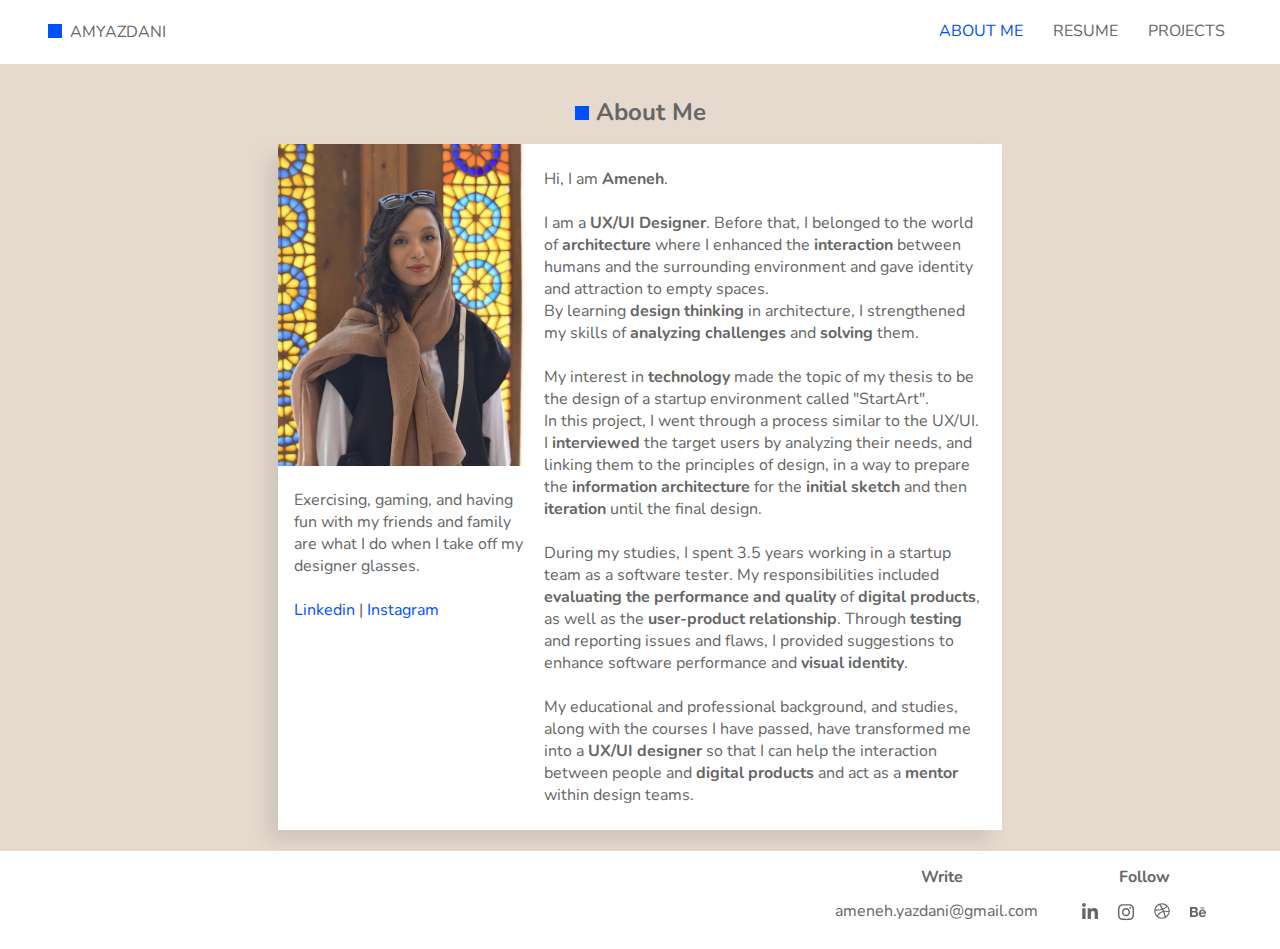
==== commit 014f806c: "edit cv" ====
--- a/amyazdani_about_me.html
+++ b/amyazdani_about_me.html
@@ -22,7 +22,7 @@
  as well as the <b>user-product relationship</b>. Through <b>testing</b> and reporting
  issues and flaws, I provided suggestions to enhance software 
 performance and <b>visual identity</b>.<br/><br/>My educational and professional background, and studies, along with the courses I have passed, have transformed me into a <b id="iwc5smh">UX/UI designer</b> so that I can help the interaction between people and digital products and act as a <b>mentor</b> within design teams.<br/><br/>Exercising, gaming, and having fun with my friends and family are what I
- do when I take off my designer glasses.<br/><br/> <a href="https://www.linkedin.com/in/ameneh-yazdani" target="_blank" id="im82m4o" class="gjs-link">Linkedin</a> | <a href="https://www.instagram.com/amy.uix" target="_blank" id="ie6ht2o" class="gjs-link">Instagram</a><br/></div></div></div></div><div id="iglv3r" class="gjs-grid-column"><div id="iycfcc" class="gjs-custom-code"><section id="ie242h-4" class="gjs-section"><div id="im2js2-4" class="gjs-container"><div id="iene2k-4" class="gjs-grid-row"><div id="ic12m9-4" class="gjs-grid-column"><div id="igm6dx-4" class="gjs-grid-row"><div id="ippa7v-4" class="gjs-grid-column"><div id="irnk75-4"><b id="i36aaj-2-4">Write</b></div><div id="ir4frd-4">ameneh.yazdani@proton.me<br id="itm0ik-2-4" draggable="true"/></div></div></div></div><div id="i5v60v-4" class="gjs-grid-column"><div id="i3srwa-4" class="gjs-grid-row"><div id="ioxxzo-4" class="gjs-grid-column"><div id="idp0oi-4"><b id="ieya2i-4">Follow</b></div><div id="i5dv8p-4" class="gjs-grid-row"><div id="if9tjs-4" class="gjs-grid-column"><a href="https://www.linkedin.com/in/ameneh-yazdani" target="_blank" id="i13ovx-4" class="gjs-link-box"><div data-type-icon="" title="Amy.uix" id="io9v9u-4" class="gjs-icon"><svg xmlns="http://www.w3.org/2000/svg" viewBox="0 0 448 512"><path d="M100.28 448H7.4V148.9h92.88zM53.79 108.1C24.09 108.1 0 83.5 0 53.8a53.79 53.79 0 0 1 107.58 0c0 29.7-24.1 54.3-53.79 54.3zM447.9 448h-92.68V302.4c0-34.7-.7-79.2-48.29-79.2-48.29 0-55.69 37.7-55.69 76.7V448h-92.78V148.9h89.08v40.8h1.3c12.4-23.5 42.69-48.3 87.88-48.3 94 0 111.28 61.9 111.28 142.3V448z">
+ do when I take off my designer glasses.<br/><br/> <a href="https://www.linkedin.com/in/ameneh-yazdani" target="_blank" id="im82m4o" class="gjs-link">Linkedin</a> | <a href="https://www.instagram.com/amy.uix" target="_blank" id="ie6ht2o" class="gjs-link">Instagram</a><br/></div></div></div></div><div id="iglv3r" class="gjs-grid-column"><div id="iycfcc" class="gjs-custom-code"><section id="ie242h-4" class="gjs-section"><div id="im2js2-4" class="gjs-container"><div id="iene2k-4" class="gjs-grid-row"><div id="ic12m9-4" class="gjs-grid-column"><div id="igm6dx-4" class="gjs-grid-row"><div id="ippa7v-4" class="gjs-grid-column"><div id="irnk75-4"><b id="i36aaj-2-4">Write</b></div><div id="ir4frd-4">ameneh.yazdani@gmail.com<br id="itm0ik-2-3" draggable="true"/></div></div></div></div><div id="i5v60v-4" class="gjs-grid-column"><div id="i3srwa-4" class="gjs-grid-row"><div id="ioxxzo-4" class="gjs-grid-column"><div id="idp0oi-4"><b id="ieya2i-4">Follow</b></div><div id="i5dv8p-4" class="gjs-grid-row"><div id="if9tjs-4" class="gjs-grid-column"><a href="https://www.linkedin.com/in/ameneh-yazdani" target="_blank" id="i13ovx-4" class="gjs-link-box"><div data-type-icon="" title="Amy.uix" id="io9v9u-4" class="gjs-icon"><svg xmlns="http://www.w3.org/2000/svg" viewBox="0 0 448 512"><path d="M100.28 448H7.4V148.9h92.88zM53.79 108.1C24.09 108.1 0 83.5 0 53.8a53.79 53.79 0 0 1 107.58 0c0 29.7-24.1 54.3-53.79 54.3zM447.9 448h-92.68V302.4c0-34.7-.7-79.2-48.29-79.2-48.29 0-55.69 37.7-55.69 76.7V448h-92.78V148.9h89.08v40.8h1.3c12.4-23.5 42.69-48.3 87.88-48.3 94 0 111.28 61.9 111.28 142.3V448z">
                       </path></svg></div></a><a href="https://www.instagram.com/amy.uix" target="_blank" id="i0utdw-4" class="gjs-link-box"><div data-type-icon="" title="Amy.uix" id="i98dmz-4" class="gjs-icon"><svg xmlns="http://www.w3.org/2000/svg" viewBox="0 0 448 512"><path d="M224.1 141c-63.6 0-114.9 51.3-114.9 114.9s51.3 114.9 114.9 114.9S339 319.5 339 255.9 287.7 141 224.1 141zm0 189.6c-41.1 0-74.7-33.5-74.7-74.7s33.5-74.7 74.7-74.7 74.7 33.5 74.7 74.7-33.6 74.7-74.7 74.7zm146.4-194.3c0 14.9-12 26.8-26.8 26.8-14.9 0-26.8-12-26.8-26.8s12-26.8 26.8-26.8 26.8 12 26.8 26.8zm76.1 27.2c-1.7-35.9-9.9-67.7-36.2-93.9-26.2-26.2-58-34.4-93.9-36.2-37-2.1-147.9-2.1-184.9 0-35.8 1.7-67.6 9.9-93.9 36.1s-34.4 58-36.2 93.9c-2.1 37-2.1 147.9 0 184.9 1.7 35.9 9.9 67.7 36.2 93.9s58 34.4 93.9 36.2c37 2.1 147.9 2.1 184.9 0 35.9-1.7 67.7-9.9 93.9-36.2 26.2-26.2 34.4-58 36.2-93.9 2.1-37 2.1-147.8 0-184.8zM398.8 388c-7.8 19.6-22.9 34.7-42.6 42.6-29.5 11.7-99.5 9-132.1 9s-102.7 2.6-132.1-9c-19.6-7.8-34.7-22.9-42.6-42.6-11.7-29.5-9-99.5-9-132.1s-2.6-102.7 9-132.1c7.8-19.6 22.9-34.7 42.6-42.6 29.5-11.7 99.5-9 132.1-9s102.7-2.6 132.1 9c19.6 7.8 34.7 22.9 42.6 42.6 11.7 29.5 9 99.5 9 132.1s2.7 102.7-9 132.1z">
                       </path></svg></div></a><a href="https://dribbble.com/amy-uix" target="_blank" id="ibwmsa-4" class="gjs-link-box"><div data-type-icon="" title="Amy.uix" id="ikxn64-4" class="gjs-icon"><svg xmlns="http://www.w3.org/2000/svg" viewBox="0 0 512 512"><path d="M256 8C119.252 8 8 119.252 8 256s111.252 248 248 248 248-111.252 248-248S392.748 8 256 8zm163.97 114.366c29.503 36.046 47.369 81.957 47.835 131.955-6.984-1.477-77.018-15.682-147.502-6.818-5.752-14.041-11.181-26.393-18.617-41.614 78.321-31.977 113.818-77.482 118.284-83.523zM396.421 97.87c-3.81 5.427-35.697 48.286-111.021 76.519-34.712-63.776-73.185-116.168-79.04-124.008 67.176-16.193 137.966 1.27 190.061 47.489zm-230.48-33.25c5.585 7.659 43.438 60.116 78.537 122.509-99.087 26.313-186.36 25.934-195.834 25.809C62.38 147.205 106.678 92.573 165.941 64.62zM44.17 256.323c0-2.166.043-4.322.108-6.473 9.268.19 111.92 1.513 217.706-30.146 6.064 11.868 11.857 23.915 17.174 35.949-76.599 21.575-146.194 83.527-180.531 142.306C64.794 360.405 44.17 310.73 44.17 256.323zm81.807 167.113c22.127-45.233 82.178-103.622 167.579-132.756 29.74 77.283 42.039 142.053 45.189 160.638-68.112 29.013-150.015 21.053-212.768-27.882zm248.38 8.489c-2.171-12.886-13.446-74.897-41.152-151.033 66.38-10.626 124.7 6.768 131.947 9.055-9.442 58.941-43.273 109.844-90.795 141.978z"></path></svg></div></a><a href="https://www.behance.net/amy-uix" target="_blank" id="i50127-4" class="gjs-link-box"><div data-type-icon="" title="Amy.uix" id="i4okzw-4" class="gjs-icon"><svg xmlns="http://www.w3.org/2000/svg" viewBox="0 0 576 512"><path d="M232 237.2c31.8-15.2 48.4-38.2 48.4-74 0-70.6-52.6-87.8-113.3-87.8H0v354.4h171.8c64.4 0 124.9-30.9 124.9-102.9 0-44.5-21.1-77.4-64.7-89.7zM77.9 135.9H151c28.1 0 53.4 7.9 53.4 40.5 0 30.1-19.7 42.2-47.5 42.2h-79v-82.7zm83.3 233.7H77.9V272h84.9c34.3 0 56 14.3 56 50.6 0 35.8-25.9 47-57.6 47zm358.5-240.7H376V94h143.7v34.9zM576 305.2c0-75.9-44.4-139.2-124.9-139.2-78.2 0-131.3 58.8-131.3 135.8 0 79.9 50.3 134.7 131.3 134.7 61.3 0 101-27.6 120.1-86.3H509c-6.7 21.9-34.3 33.5-55.7 33.5-41.3 0-63-24.2-63-65.3h185.1c.3-4.2.6-8.7.6-13.2zM390.4 274c2.3-33.7 24.7-54.8 58.5-54.8 35.4 0 53.2 20.8 56.2 54.8H390.4z"></path></svg></div></a></div></div></div></div></div></div></div></section></div></div></div></body>
 <script src="./js/main.js"></script>
--- a/css/style.css
+++ b/css/style.css
@@ -1 +1 @@
-* { box-sizing: border-box; } body {margin: 0;}.text-content{line-height:20px;}.text-main-content{line-height:30px;font-size:1.2rem;}#iau9{font-family:Nunito,Arial,Helvetica,sans-serif;background-image:linear-gradient(180deg,rgba(59,130,245,0.11),white 14%);background-position:0px 0px;background-size:100% 100%;background-repeat:repeat;background-attachment:scroll;background-origin:padding-box;color:#475569;}.gjs-grid-column.feature-item{padding-top:15px;padding-right:15px;padding-bottom:15px;padding-left:15px;display:flex;flex-direction:column;gap:15px;min-width:30%;}.gjs-grid-column.testimonial-item{padding-top:15px;padding-right:15px;padding-bottom:15px;padding-left:15px;display:flex;flex-direction:column;gap:15px;min-width:45%;background-color:rgba(247, 247, 247, 0.23);border-top-left-radius:5px;border-top-right-radius:5px;border-bottom-right-radius:5px;border-bottom-left-radius:5px;align-items:flex-start;border-top-width:1px;border-right-width:1px;border-bottom-width:1px;border-left-width:1px;border-top-style:solid;border-right-style:solid;border-bottom-style:solid;border-left-style:solid;border-top-color:rgba(0, 0, 0, 0.06);border-right-color:rgba(0, 0, 0, 0.06);border-bottom-color:rgba(0, 0, 0, 0.06);border-left-color:rgba(0, 0, 0, 0.06);}.gjs-button{vertical-align:top;max-width:100%;display:inline-block;text-decoration:none;color:white;padding-right:15px;padding-bottom:10px;padding-left:15px;background-color:rgb(36, 99, 235);border-top-left-radius:5px;border-top-right-radius:5px;border-bottom-right-radius:5px;border-bottom-left-radius:5px;padding-top:10px;font-size:1.1rem;text-align:center;}.gjs-text-blue{color:rgb(36, 99, 235);}.gjs-link:hover{color:rgb(36, 99, 235);text-decoration:underline;}.gjs-icon.gjs-feature-icon{padding-top:10px;padding-right:10px;padding-bottom:10px;padding-left:10px;background-color:rgb(36, 99, 235);color:white;border-top-left-radius:10px;border-top-right-radius:10px;border-bottom-right-radius:10px;border-bottom-left-radius:10px;}.gjs-grid-row{display:flex;justify-content:flex-start;align-items:stretch;flex-direction:row;min-height:auto;padding:10px 0;}.gjs-grid-column{flex:1 1 0%;padding:5px 0;}#i25o{flex-direction:row;flex-wrap:nowrap;padding-top:0px;padding-bottom:0px;min-height:724px;}#ir4l{background-color:#ffffff;flex:6 1 0%;align-self:stretch;text-align:center;padding-top:0px;padding-right:0px;padding-bottom:0px;padding-left:0px;justify-content:flex-start;align-items:center;display:flex;line-height:0px;letter-spacing:0px;font-size:0px;margin-top:0px;margin-right:0px;margin-bottom:0px;margin-left:0px;}#itks{background-color:rgb(230, 218, 206);flex:4 0 1%;padding-top:0px;padding-bottom:0px;padding-right:5px;padding-left:5px;}#i5uq{position:absolute;top:100px;padding-top:0px;padding-right:0px;padding-bottom:0px;padding-left:0px;justify-content:center;flex-direction:row;width:100%;border-top-width:0px;border-right-width:0px;border-bottom-width:0px;border-left-width:0px;display:flex;color:#666666;}#iozj{padding-top:0px;padding-right:0px;padding-bottom:0px;padding-left:0px;width:375px;flex:0 0 auto;display:flex;justify-content:flex-start;flex-direction:row;box-shadow:-11px 11px 17px 0px rgba(138, 131, 124, 0.23) ;}#i791{color:rgba(0, 0, 0, 1);width:205px;height:205px;border-top-left-radius:100%;border-top-right-radius:100%;border-bottom-right-radius:100%;border-bottom-left-radius:100%;margin-bottom:34px;margin-top:32px;background-color:rgba(255, 255, 255, 0);min-height:64px;}#im23{justify-content:center;padding-top:0px;padding-right:0px;padding-bottom:0px;padding-left:0px;width:375px;background-color:#f4ece6;}#ianzh{align-self:auto;text-align:center;padding-top:0px;padding-bottom:0px;transform-style:flat;}.gjs-heading{margin:0;}#insnv{padding:10px;padding-top:0px;padding-right:0px;padding-bottom:0px;padding-left:0px;margin-bottom:51px;color:#666666;font-size:16px;}.gjs-divider{height:3px;width:100%;margin:10px;background-color:rgba(0, 0, 0, 0.05);}#imp0k{width:50px;background-color:#0050ff;margin-top:25px;margin-right:auto;margin-bottom:25px;margin-left:auto;}#i3u7p{width:100%;min-height:46px;padding-top:0px;padding-bottom:0px;}#iwslp{background-color:rgba(255, 255, 255, 1);display:flex;justify-content:center;align-items:center;padding-top:0px;padding-bottom:0px;height:53px;min-height:53px;flex-basis:6%;}.gjs-icon{display:inline-block;text-decoration:none;color:inherit;vertical-align:middle;fill:currentColor;width:50px;height:50px;}.gjs-link-box{color:inherit;display:inline-block;vertical-align:top;padding:10px;max-width:100%;text-decoration:none;}.gjs-link{vertical-align:top;max-width:100%;display:inline-block;text-decoration:none;color:inherit;}.navbar{background-color:#222;color:#ddd;min-height:50px;width:100%;}.navbar-container{max-width:950px;margin:0 auto;width:95%;}.navbar-items-c{display:inline-block;float:right;}.navbar-container::after{content:"";clear:both;display:block;}.navbar-brand{vertical-align:top;display:inline-block;padding:5px;min-height:50px;min-width:50px;color:inherit;text-decoration:none;}.navbar-menu{padding:10px 0;display:block;float:right;margin:0;}.navbar-menu-link{margin:0;color:inherit;text-decoration:none;display:inline-block;padding:10px 15px;}.navbar-burger{margin:10px 0;width:45px;padding:5px 10px;display:none;float:right;cursor:pointer;}.navbar-burger-line{padding:1px;background-color:white;margin:5px 0;}#irisc{min-height:64px;padding-left:8px;padding-right:8px;padding-bottom:21px;min-width:64px;padding-top:21px;font-size:16px;color:#0050FF;flex-direction:row;}#mainNavContainer{display:block;max-width:1200px;height:64px;}#mainNav{background-color:rgba(255, 255, 255, 1);color:rgba(0, 0, 0, 1);position:fixed;top:0px;z-index:10;min-height:64px;}#ihxmg{font-size:100px;color:#666666;}#i42mx{text-align:left;margin-top:0px;margin-right:0px;margin-bottom:0px;margin-left:32px;flex:0 0 auto;display:block;align-self:center;}#i25o:hover{padding-top:0px;padding-right:0px;padding-bottom:0px;padding-left:0px;}#iazq1{white-space:break-spaces;font-size:20px;color:#666666;width:375px;display:block;margin-top:16px;font-weight:200;}#io8o2:hover{color:#0050ff;}#iezv8:hover{color:#0050ff;}#io22g:hover{color:#0050ff;}#ixq4tj{margin-top:0px;margin-right:0px;margin-bottom:0px;margin-left:0px;display:none;}#ibwvfp{color:rgba(255, 255, 255, 1);background-color:#0050ff;border-top-left-radius:100px;border-top-right-radius:100px;border-bottom-right-radius:100px;border-bottom-left-radius:100px;width:130px;height:36px;display:inline-block;text-align:center;margin-right:10px;font-size:14px;margin-top:0px;margin-bottom:0px;margin-left:0px;padding-top:10px;padding-bottom:10px;}#ibwvfp:hover{text-decoration:none;text-align:center;}#i9ak09{color:rgba(0, 0, 0, 1);background-color:rgba(255, 255, 255, 1);border-top-left-radius:100px;border-top-right-radius:100px;border-bottom-right-radius:100px;border-bottom-left-radius:100px;width:130px;height:36px;display:inline-block;text-align:center;padding-top:9px;padding-bottom:9px;border-top-color:rgba(0, 0, 0, 1);border-right-color:rgba(0, 0, 0, 1);border-bottom-color:rgba(0, 0, 0, 1);border-left-color:rgba(0, 0, 0, 1);border-top-width:2px;border-right-width:2px;border-bottom-width:2px;border-left-width:2px;border-top-style:solid;border-right-style:solid;border-bottom-style:solid;border-left-style:solid;font-size:14px;}#i9ak09:hover{text-decoration:none;text-align:center;}#ixsa9g{padding-top:0px;padding-bottom:0px;margin-top:16px;margin-bottom:10px;}#igydwi{color:rgba(255,255,255,1);background-color:#0050ff;width:136px;height:36px;display:inline-block;text-align:center;margin-right:10px;font-size:14px;margin-left:0px;padding-top:7px;padding-bottom:7px;border-top-width:2px;border-right-width:2px;border-bottom-width:2px;border-left-width:2px;border-top-style:solid;border-right-style:solid;border-bottom-style:solid;border-left-style:solid;border-top-left-radius:100px;border-top-right-radius:100px;border-bottom-right-radius:100px;border-bottom-left-radius:100px;border-top-color:#0050ff;border-right-color:#0050ff;border-bottom-color:#0050ff;border-left-color:#0050ff;box-sizing:border-box;}#igydwi:hover{text-decoration:none;text-align:center;color:rgba(0, 0, 0, 1);background-color:rgba(255, 255, 255, 1);border-top-color:#0050ff;border-right-color:#0050ff;border-bottom-color:#0050ff;border-left-color:#0050ff;border-top-left-radius:100px;border-top-right-radius:100px;border-bottom-right-radius:100px;border-bottom-left-radius:100px;border-top-style:solid;border-right-style:solid;border-bottom-style:solid;border-left-style:solid;border-top-width:2px;border-right-width:2px;border-bottom-width:2px;border-left-width:2px;padding-top:7px;padding-bottom:7px;}#ihq8y9{color:#666666;background-color:rgba(255,255,255,1);border-top-left-radius:100px;border-top-right-radius:100px;border-bottom-right-radius:100px;border-bottom-left-radius:100px;width:136px;height:36px;display:inline-block;text-align:center;padding-top:7px;padding-bottom:7px;border-top-color:#666666;border-right-color:#666666;border-bottom-color:#666666;border-left-color:#666666;border-top-style:solid;border-right-style:solid;border-bottom-style:solid;border-left-style:solid;font-size:14px;border-top-width:2px;border-right-width:2px;border-bottom-width:2px;border-left-width:2px;}#ihq8y9:hover{text-decoration:none;text-align:center;border-top-style:none;border-right-style:none;border-bottom-style:none;border-left-style:none;background-color:#0050ff;color:rgba(255, 255, 255, 1);padding-top:9px;padding-bottom:9px;}#i2eptz{padding-top:0px;padding-bottom:0px;margin-top:16px;margin-bottom:10px;}#navbarMenu{height:64px;}#irhdi2{min-height:64px;padding-left:8px;padding-right:8px;padding-bottom:21px;min-width:64px;padding-top:21px;font-size:16px;color:#666666;}#iov8y7:hover{color:#0050ff;}#iov8y7{color:#0050ff;}#igw63x:hover{color:#0050ff;}#if4li4:hover{color:#0050ff;}#irljbp{height:64px;}#i78d9u{display:block;max-width:1200px;height:64px;}#iqfgrt{background-color:rgba(255, 255, 255, 1);color:rgba(0, 0, 0, 1);position:fixed;top:0px;z-index:10;min-height:64px;}#i4d6wd{font-family:Nunito,Arial,Helvetica,sans-serif;color:#475569;background-color:rgb(230,218,206);}.gjs-container{width:90%;margin:0 auto;max-width:1200px;}.gjs-section{display:flex;padding:50px 0;}#ijr3ad{margin-top:64px;padding-top:32px;}#i2za1o{width:100%;max-width:724px;display:block;justify-content:space-between;}#i8f7qs{display:flex;justify-content:center;margin-bottom:16px;padding-top:0px;padding-bottom:0px;}#ifrtbx{padding:10px;color:#0050ff;font-weight:600;font-size:16px;}#ivi7ae{padding:10px;color:#666666;font-size:14px;}#izx4k6{font-size:9.000000pt;}#i168yk{padding:10px;color:#0050ff;font-weight:600;font-size:16px;}#imwpn4{padding:10px;color:#666666;font-size:14px;}#i9xg2a{padding:10px;color:#666666;font-size:14px;}#iyaw9l{flex-basis:42%;flex-grow:0;}#i84zjh{font-size:9.000000pt;}#iztz53{padding:10px;font-size:14px;color:#666666;}#iamm1l{padding-top:24px;padding-right:0px;padding-bottom:8px;padding-left:0px;}#izk48e{flex-direction:row;}#iapwzv{background-color:rgba(255, 255, 255, 1);padding-top:48px;padding-right:48px;padding-bottom:48px;padding-left:48px;color:#666666;box-shadow:-11px 11px 17px 0 rgba(138, 131, 124, 0.23) ;}#iv5one{display:block;padding-top:0px;padding-right:0px;padding-bottom:10px;padding-left:0px;}#ih1t1v{padding:10px;color:#0050ff;font-weight:600;font-size:16px;}#ituaob{padding:10px;color:#666666;font-size:14px;}#ic1vqj{padding:10px;color:#666666;font-size:14px;}#iop592{flex-basis:30%;flex-grow:0;}#i2twmb{flex-direction:row;}#ivxel1{background-color:rgba(255, 255, 255, 1);padding-top:48px;padding-right:48px;padding-bottom:48px;padding-left:48px;box-shadow:-11px 11px 17px 0 rgba(138, 131, 124, 0.23) ;}#iuh3by{display:block;padding-top:0px;padding-bottom:0px;margin-top:16px;margin-right:0px;margin-bottom:0px;margin-left:0px;}#iz9ju3{display:flex;justify-content:space-between;color:#666666;}#ixzp3j{padding-top:0px;padding-bottom:0px;margin-top:16px;margin-right:0px;margin-bottom:0px;margin-left:0px;display:block;min-height:55px;}#ilicjo{width:100%;max-width:724px;display:block;justify-content:space-between;}#ic2p8r{padding-top:0px;margin-top:0px;}#iibh4n{display:flex;justify-content:space-between;color:#666666;}#i27mfs{padding:10px;color:#666666;padding-left:0px;font-size:16px;}#i4ib57{background-color:rgba(255, 255, 255, 1);padding-top:48px;padding-right:48px;padding-bottom:48px;padding-left:48px;color:#666666;box-shadow:-11px 11px 17px 0 rgba(138, 131, 124, 0.23) ;}#igd8iv{padding-top:0px;padding-bottom:0px;margin-top:16px;margin-right:0px;margin-bottom:0px;margin-left:0px;display:block;min-height:55px;}#iz4ruy{width:100%;max-width:724px;display:block;justify-content:space-between;}#i3e59g{padding-top:0px;margin-top:0px;}#igx10f{display:inline-block;width:12px;height:12px;background-color:#0050ff;}#ib4r34{flex-direction:row;padding-top:0px;padding-bottom:0px;}#i5q8ou{display:inline-block;width:12px;height:12px;background-color:#0050ff;}#ixgmh6{padding:10px;padding-left:0px;font-size:16px;}#iwoise{display:inline-block;width:12px;height:12px;background-color:#0050ff;}#il6ttk{padding:10px;padding-left:0px;font-size:16px;}#ivyzjz{white-space:pre-wrap;color:#666666;}#ifgxej{white-space:pre-wrap;color:#666666;}#ikd90g{display:inline-block;width:12px;height:12px;background-color:#0050ff;}#ivh3pg{white-space:pre-wrap;}#i60bkh{padding:10px;padding-left:0px;font-size:16px;}#imgk0p{white-space:pre-wrap;color:#666666;}#ii4j8i{display:inline-block;width:12px;height:12px;background-color:#0050ff;}#iivh9d{white-space:pre-wrap;}#i0197c{padding:10px;color:#666666;padding-left:0px;font-size:16px;}#imlq81{white-space:pre-wrap;}#iqct6f{display:inline-block;width:12px;height:12px;background-color:#0050ff;}#ikp0sd{white-space:pre-wrap;}#imsro3{padding:10px;padding-left:0px;font-size:16px;}#iz6kzm{white-space:pre-wrap;color:#666666;}#i9ey9s{display:inline-block;width:12px;height:12px;background-color:#0050ff;}#ihqfvs{white-space:pre-wrap;}#ieebf5{padding:10px;color:#666666;padding-left:0px;font-size:16px;}#ijnmy2{display:inline-block;width:12px;height:12px;background-color:#0050ff;}#i2g4n7{padding:10px;color:#666666;padding-left:0px;font-size:16px;}#iw8epz{display:inline-block;height:12px;background-color:#0050ff;width:12px;}#i3hzwp{padding:10px;padding-left:0px;font-size:16px;}#ijxxgu{display:inline-block;width:12px;height:12px;background-color:#0050ff;}#iwt7nk{padding:10px;padding-left:0px;font-size:16px;}#i5cbbf{display:inline-block;width:12px;height:12px;background-color:#0050ff;}#imokom{white-space:pre-wrap;}#ixom1c{padding:10px;padding-left:0px;font-size:16px;}#ih05hn{display:inline-block;width:12px;height:12px;background-color:#0050ff;}#iepa6u{padding:10px;padding-left:0px;font-size:16px;}#i40wwx{display:inline-block;width:12px;height:12px;background-color:#0050ff;}#imi57u{white-space:pre-wrap;}#i237fv{padding:10px;padding-left:0px;font-size:16px;}#i3uxpb{display:inline-block;width:12px;height:12px;background-color:#0050ff;}#i06pmw{white-space:pre-wrap;}#itgk6u{padding:10px;padding-left:0px;font-size:16px;}#idrt0f{display:inline-block;width:12px;height:12px;background-color:#0050ff;}#indtas{padding:10px;padding-left:0px;font-size:16px;}#i95t0h{display:inline-block;width:12px;height:12px;background-color:#0050ff;}#isavt9{white-space:pre-wrap;}#i8xj63{padding:10px;padding-left:0px;font-size:16px;}#i3olcm{flex-direction:row;padding-bottom:0px;padding-top:0px;}#iq5eey{background-color:rgba(255, 255, 255, 1);padding-top:48px;padding-right:48px;padding-bottom:48px;padding-left:48px;box-shadow:-11px 11px 17px 0 rgba(138, 131, 124, 0.23) ;}#i1jzd6{padding-top:0px;padding-bottom:0px;margin-top:16px;margin-right:0px;margin-bottom:0px;margin-left:0px;display:block;min-height:55px;}#iorl5u{white-space:pre-wrap;font-size:16px;color:#666666;}#iv87xj{white-space:pre-wrap;font-size:16px;color:#666666;}#imw3mh{white-space:pre-wrap;font-size:16px;color:#666666;}#ir0jgu{white-space:pre-wrap;font-size:16px;color:#666666;}#iv2iio{white-space:pre-wrap;font-size:16px;color:#666666;}#irluqt{white-space:pre-wrap;font-size:16px;color:#666666;}#igaraq{white-space:pre-wrap;font-size:16px;color:#666666;}#ih88d2{white-space:pre-wrap;font-size:16px;color:#666666;}#i6arl1{padding:10px;color:#666666;font-size:14px;}#i8r5hj{flex-basis:42%;flex-grow:0;}#ioooe8{padding:10px;font-size:14px;color:#666666;}#i6bd14{padding-top:24px;padding-right:0px;padding-bottom:8px;padding-left:0px;}#ir70v3{flex-direction:row;}#i08bo5{background-color:rgba(255, 255, 255, 1);padding-top:48px;padding-right:48px;padding-bottom:48px;padding-left:48px;color:#666666;box-shadow:-11px 11px 17px 0 rgba(138, 131, 124, 0.23) ;}#iu26g2{padding-top:0px;padding-bottom:0px;margin-top:16px;margin-right:0px;margin-bottom:0px;margin-left:0px;display:block;min-height:55px;}#i1x4xk{padding:10px;color:#0050ff;font-weight:600;font-size:16px;}#i0a7z6{padding:10px;color:#666666;font-size:14px;}#io0cv8{padding:10px;color:#666666;font-size:14px;}#ivitxe{flex-basis:42%;flex-grow:0;}#ip8i47{padding-top:6px;padding-right:0px;padding-bottom:6px;padding-left:0px;margin-top:0px;margin-right:0px;margin-bottom:0px;margin-left:0px;}#iqapad{flex-direction:row;}#ihiin8{background-color:rgba(255, 255, 255, 1);padding-top:48px;padding-right:48px;padding-bottom:48px;padding-left:48px;box-shadow:-11px 11px 17px 0px rgba(138, 131, 124, 0.23) ;}#i5cpx6{padding-top:0px;padding-bottom:0px;margin-top:16px;margin-right:0px;margin-bottom:0px;margin-left:0px;display:block;min-height:55px;}#iqvvda{display:inline-block;width:12px;height:12px;color:#0050ff;background-color:#0050ff;}#iam18s{white-space:pre-wrap;}#ibue93{padding:10px;color:#666666;padding-top:10px;padding-right:10px;padding-bottom:10px;padding-left:10px;}#irchrg{white-space:pre-wrap;}#ijkksl{display:inline-block;width:12px;height:12px;background-color:#0050ff;}#i9q9j4{white-space:pre-wrap;}#ie9sqb{padding:10px;font-size:16px;padding-left:0px;}#iqg51g{display:inline-block;width:12px;height:12px;background-color:#0050ff;}#iucom1{white-space:pre-wrap;}#imqx8m{padding:10px;padding-left:0px;font-size:16px;}#ivrl4f{display:inline-block;width:12px;height:12px;background-color:#0050ff;}#iweldk{white-space:pre-wrap;}#irv3tk{padding:10px;font-size:16px;padding-left:0px;}#ivqk46{display:inline-block;width:12px;height:12px;background-color:#0050ff;}#i7vcyp{white-space:pre-wrap;}#iz471g{padding:10px;padding-left:0px;font-size:16px;}#ic6ihm{display:inline-block;width:12px;height:12px;background-color:#0050ff;}#ibfa6o{white-space:pre-wrap;}#id0bz6{padding:10px;padding-left:0px;font-size:16px;}#itwex9{display:inline-block;width:12px;height:12px;background-color:#0050ff;}#iloyzi{white-space:pre-wrap;}#iptrkh{padding:10px;font-size:16px;padding-left:0px;}#isrvja{display:inline-block;width:12px;height:12px;background-color:#0050ff;}#i69lxg{white-space:pre-wrap;}#imz8ko{padding:10px;padding-left:0px;font-size:16px;}#iyp8zd{display:inline-block;width:12px;height:12px;background-color:#0050ff;}#izjgtp{padding:10px;font-size:16px;padding-left:0px;}#iq3nql{display:inline-block;width:12px;height:12px;background-color:#0050ff;}#ia7ko1{white-space:pre-wrap;}#i7ht5i{padding:10px;padding-left:0px;font-size:16px;}#i922xk{flex-basis:1%;width:0px;display:block;}#iaicmi{display:inline-block;width:12px;height:12px;background-color:#0050ff;}#ilug3b{white-space:pre-wrap;}#ir9fov{padding:10px;font-size:16px;padding-left:0px;}#imbn7l{display:inline-block;width:12px;height:12px;background-color:#0050ff;}#in4877{white-space:pre-wrap;}#i7agwn{padding:10px;color:#666666;padding-left:0px;font-size:16px;}#i7gtjg{display:inline-block;width:12px;height:12px;background-color:#0050ff;}#ioyi15{white-space:pre-wrap;}#im8unf{padding:10px;padding-left:0px;font-size:16px;}#ivrazy{display:inline-block;width:12px;height:12px;background-color:#0050ff;}#ibt011{white-space:pre-wrap;}#inn3d2{padding:10px;color:#666666;padding-left:0px;font-size:16px;}#i381ei{font-size:16px;color:#666666;}#iu1e8j{display:flex;justify-content:space-between;}#i1hdow{display:inline-block;width:12px;height:12px;color:#0050ff;background-color:#0050ff;}#i4mf6t{white-space:pre-wrap;}#igeghz{background-color:rgba(255, 255, 255, 1);padding-top:48px;padding-right:48px;padding-bottom:48px;padding-left:48px;margin-top:0px;margin-right:0px;margin-bottom:8px;margin-left:0px;display:flex;box-shadow:-11px 11px 17px 0 rgba(138, 131, 124, 0.23) ;}#i7ko6g{padding-top:0px;padding-bottom:0px;margin-top:16px;margin-right:0px;margin-bottom:0px;margin-left:0px;display:block;min-height:55px;}#i53rux{width:100%;max-width:724px;display:block;justify-content:space-between;}#is449m{padding-top:0px;margin-top:0px;padding-bottom:0px;margin-bottom:50px;}#i1n5yo{display:flex;justify-content:space-between;}#i5rd5t{display:inline-block;width:12px;height:12px;background-color:#0050ff;}#iwubah{white-space:pre-wrap;color:#666666;}#iab5z2{padding:10px;color:#666666;font-size:16px;}#if0fur{display:inline-block;width:12px;height:12px;background-color:#0050ff;}#i04h5i{white-space:pre-wrap;color:#666666;}#ix0z7c{padding:10px;font-size:16px;}#i3pyfz{flex-direction:row;}#iodpvu{background-color:rgba(255, 255, 255, 1);padding-top:48px;padding-right:48px;padding-bottom:48px;padding-left:48px;box-shadow:-11px 11px 17px 0 rgba(138, 131, 124, 0.23) ;}#iqnzxf{padding-top:0px;padding-bottom:0px;margin-top:16px;margin-right:0px;margin-bottom:0px;margin-left:0px;display:block;min-height:55px;}#i4yzge{width:100%;max-width:724px;display:block;justify-content:space-between;}#ioz9yg{padding-top:0px;margin-top:0px;}#i7dm23{color:black;width:500px;display:inline-block;}#i702ud{flex-basis:30%;flex-grow:0;padding-top:0px;padding-bottom:0px;display:flex;width:500px;flex-direction:column;margin-left:64px;margin-right:64px;}#i8azwh{flex-direction:column;display:flex;}#ifryul{flex-basis:30%;flex-grow:0;padding-bottom:0px;padding-top:0px;width:500px;margin-left:64px;margin-right:64px;}#i4mfhk{flex-direction:row;}#i9w1g6{flex-direction:column;}#i8vv64{background-color:rgba(255, 255, 255, 1);padding-top:48px;padding-right:48px;padding-bottom:48px;padding-left:48px;margin-top:16px;box-shadow:-11px 11px 17px 0 rgba(138, 131, 124, 0.23) ;display:flex;}#i16z4o{min-height:64px;padding-left:8px;padding-right:8px;padding-bottom:21px;min-width:64px;padding-top:21px;font-size:16px;color:#666666;}#itzirc:hover{color:#0050ff;}#ivp7f4:hover{color:#0050ff;}#ifpy61:hover{color:#0050ff;}#ixoidz{height:64px;}#is7bnf{display:block;max-width:1200px;height:64px;}#ir49ih{color:rgba(0, 0, 0, 1);position:fixed;top:0px;z-index:10;min-height:64px;background-color:rgba(255, 255, 255, 1);}#igk06i{display:flex;justify-content:center;padding-top:0px;padding-bottom:0px;}#idv31n{width:100%;max-width:724px;display:block;justify-content:space-between;}#iqr1df{padding-top:32px;margin-top:64px;padding-right:0px;padding-bottom:50px;padding-left:0px;}#i6esukd{font-family:Nunito,Arial,Helvetica,sans-serif;color:#475569;background-color:rgb(230,218,206);}#ivp7f4{color:#0050ff;}#i6nbx9{width:14px;height:14px;background-color:#0050ff;display:inline-block;}#i27j04{color:rgba(255, 255, 255, 1);padding:10px;background-color:#0050ff;border-top-left-radius:100px;border-top-right-radius:100px;border-bottom-right-radius:100px;border-bottom-left-radius:100px;width:154px;height:40px;font-size:14px;text-align:center;padding-top:11px;padding-bottom:11px;}#ihlrn2{display:flex;justify-content:space-between;}#if2gu9{display:inline-block;width:14px;height:14px;background-color:#0050ff;}#izlbej{min-height:64px;padding-left:8px;padding-right:8px;padding-bottom:21px;min-width:64px;padding-top:21px;font-size:16px;color:#666666;}#ihg8vq:hover{color:#0050ff;}#itzj7c:hover{color:#0050ff;}#ik63zl:hover{color:#0050ff;}#id3p51{height:64px;}#i4sfzp{display:block;max-width:1200px;height:64px;}#im3d6d{background-color:rgba(255, 255, 255, 1);color:rgba(0, 0, 0, 1);position:fixed;top:0px;z-index:10;min-height:64px;}#il3zx3{width:14px;height:14px;background-color:#0050ff;display:inline-block;}#iukr4h{display:flex;justify-content:center;padding-top:0px;padding-bottom:0px;margin-bottom:16px;}#ictmuh{font-family:Nunito,Arial,Helvetica,sans-serif;color:rgba(255,255,255,1);background-color:rgb(230,218,206);}#ik63zl{color:#0050ff;}#i27j04:hover{text-decoration:none;background-color:rgb(230, 218, 206);color:rgba(0, 0, 0, 1);border-top-left-radius:100px;border-top-right-radius:100px;border-bottom-right-radius:100px;border-bottom-left-radius:100px;border-top-color:#0050ff;border-right-color:#0050ff;border-bottom-color:#0050ff;border-left-color:#0050ff;border-top-width:2px;border-right-width:2px;border-bottom-width:2px;border-left-width:2px;border-top-style:solid;border-right-style:solid;border-bottom-style:solid;border-left-style:solid;padding-top:9px;padding-bottom:9px;}#i69h7i{font-size:16px;color:#666666;}#iavayr{font-size:16px;color:#666666;}#i160g1{font-size:16px;color:#666666;}#isplv1{font-size:16px;color:#666666;}#iilirn{font-size:16px;color:#666666;}#in3fy1{font-size:16px;color:#666666;}#iuypau{font-size:16px;color:#666666;}#iwbwh3{font-size:16px;color:#666666;}#ip5w5{color:#666666;}#i1w1ym{width:14px;height:14px;background-color:#0050ff;display:inline-block;margin-right:8px;box-sizing:border-box;margin-bottom:-1px;}#izt84g{width:14px;height:14px;display:inline-block;background-color:#0050ff;margin-right:8px;margin-bottom:-1px;}#ihw49u{width:14px;height:14px;display:inline-block;background-color:#0050ff;margin-bottom:-1px;margin-right:8px;}#icvru9{display:inline-block;width:14px;height:14px;background-color:#0050ff;margin-right:8px;margin-bottom:-1px;}#io8o2{color:#666666;}#iezv8{color:#666666;}#io22g{color:#666666;}#i05jc5{color:#666666;}#i427co{color:#666666;}#imq10f{color:#666666;margin-bottom:16px;}#iw6smv{color:#666666;}#ihfz2o{color:#666666;}#i3t74n{color:#666666;font-size:16px;}#iktp3k{color:#666666;font-size:16px;}#i5slyp{color:#666666;font-size:16px;}#i3mlui{color:#666666;font-size:16px;}#iqqhnv{color:#666666;}#irhouo{color:#666666;}#itzirc{color:#666666;}#ifpy61{color:#666666;}#i1jmhb{color:#666666;font-size:24px;}#ihg8vq{color:#666666;}#itzj7c{color:#666666;}#ihr4h2{margin-bottom:16px;}#im5971{width:500px;}#inntzu{display:inline-block;width:12px;height:12px;background-color:#0050ff;}#i0abdn{white-space:pre-wrap;color:#666666;}#i2u3qb{padding:10px;font-size:16px;}#ionl3v{display:inline-block;width:12px;height:12px;background-color:#0050ff;}#inlpng{white-space:pre-wrap;color:#666666;}#ielsw6{padding:10px;color:#666666;font-size:16px;}#ikxauh{border-top-width:2px;border-right-width:2px;border-bottom-width:2px;border-left-width:2px;}#irhdi2:hover{color:#0050ff;}#i16z4o:hover{color:#0050ff;}#izlbej:hover{color:#0050FF;}#irisc:hover{color:#0050FF;}#i1ih56{color:rgba(255, 255, 255, 1);}#ie242h{padding-top:0px;padding-right:0px;padding-bottom:0px;padding-left:0px;background-color:rgba(255, 255, 255, 1);}#iws2ya{width:24px;height:24px;color:#666666;}#iws2ya:hover{margin-top:0px;margin-right:0px;margin-bottom:0px;margin-left:0px;}#iv50fg{width:48px;height:48px;border-top-left-radius:100%;border-top-right-radius:100%;border-bottom-right-radius:100%;border-bottom-left-radius:100%;padding-top:0px;padding-right:0px;padding-bottom:0px;padding-left:0px;display:flex;justify-content:center;align-items:center;}#iv50fg:hover{background-color:rgb(233, 233, 233);}#iene2k{flex-direction:row;display:inline-block;width:100%;text-align:right;}#ic12m9{padding-top:5px;padding-bottom:5px;margin-top:0px;margin-right:24px;margin-bottom:0px;margin-left:0px;padding-right:0px;padding-left:0px;display:inline-block;flex-direction:row;justify-content:flex-end;}#igm6dx{padding-top:0px;padding-bottom:0px;height:100%;}#i3srwa{padding-top:0px;padding-bottom:0px;height:100%;flex-direction:row;}#irnk75{padding:10px;padding-top:0px;padding-right:0px;padding-bottom:0px;padding-left:0px;text-align:center;}#idp0oi{text-align:center;}#ippa7v{padding-top:0px;padding-bottom:0px;}#ioxxzo{padding-top:0px;padding-bottom:0px;display:block;flex-direction:column;align-self:auto;}#ibu5v7{width:24px;height:24px;color:#666666;}#ibu5v7:hover{margin-top:0px;margin-right:0px;margin-bottom:0px;margin-left:0px;}#iccqul{width:48px;height:48px;border-top-left-radius:100%;border-top-right-radius:100%;border-bottom-right-radius:100%;border-bottom-left-radius:100%;display:flex;justify-content:center;align-items:center;padding-top:0px;padding-right:0px;padding-bottom:0px;padding-left:0px;}#iccqul:hover{background-color:rgb(233, 233, 233);}#i5dv8p{padding-top:0px;padding-bottom:0px;}#io9v9u{width:16px;height:16px;color:#666666;}#io9v9u:hover{margin-top:0px;margin-right:0px;margin-bottom:0px;margin-left:0px;}#i13ovx{width:36px;height:36px;border-top-left-radius:100%;border-top-right-radius:100%;border-bottom-right-radius:100%;border-bottom-left-radius:100%;text-align:center;display:flex;justify-content:center;align-items:center;padding-top:0px;padding-right:0px;padding-bottom:0px;padding-left:0px;}#i13ovx:hover{background-color:rgb(233, 233, 233);}#i98dmz{width:16px;height:16px;color:#666666;}#i98dmz:hover{margin-top:0px;margin-right:0px;margin-bottom:0px;margin-left:0px;}#i0utdw{width:36px;height:36px;border-top-left-radius:100%;border-top-right-radius:100%;border-bottom-right-radius:100%;border-bottom-left-radius:100%;text-align:center;display:flex;justify-content:center;align-items:center;padding-top:0px;padding-right:0px;padding-bottom:0px;padding-left:0px;}#i0utdw:hover{background-color:rgb(233, 233, 233);}#if9tjs{display:flex;flex-direction:row;}#ir4frd{padding:10px;padding-left:0px;display:block;line-height:26px;}#i5v60v{display:inline-block;justify-content:flex-end;}#i4okzw{width:16px;height:16px;color:#666666;}#i50127{width:36px;height:36px;border-top-left-radius:100%;border-top-right-radius:100%;border-bottom-right-radius:100%;border-bottom-left-radius:100%;text-align:center;display:flex;justify-content:center;align-items:center;padding-top:0px;padding-right:0px;padding-bottom:0px;padding-left:0px;}#i50127:hover{background-color:rgb(233, 233, 233);}#ikxn64{width:16px;height:16px;color:#666666;}#ikxn64:hover{margin-top:0px;margin-right:0px;margin-bottom:0px;margin-left:0px;}#ibwmsa{width:36px;height:36px;border-top-left-radius:100%;border-top-right-radius:100%;border-bottom-right-radius:100%;border-bottom-left-radius:100%;text-align:center;display:flex;justify-content:center;align-items:center;padding-top:0px;padding-right:0px;padding-bottom:0px;padding-left:0px;}#ibwmsa:hover{background-color:rgb(233, 233, 233);}.gjs-custom-code{padding:5px;}#i1oyhz{padding-top:0px;padding-right:0px;padding-bottom:0px;padding-left:0px;}#ie242h-2{padding-top:0px;padding-right:0px;padding-bottom:0px;padding-left:0px;background-color:rgba(255,255,255,1);}#iene2k-2{flex-direction:row;display:inline-block;width:100%;text-align:right;}#ic12m9-2{padding-top:5px;padding-bottom:5px;margin-top:0px;margin-right:24px;margin-bottom:0px;margin-left:0px;padding-right:0px;padding-left:0px;display:inline-block;flex-direction:row;justify-content:flex-end;}#i5v60v-2{display:inline-block;justify-content:flex-end;}#igm6dx-2{padding-top:0px;padding-bottom:0px;height:100%;}#ippa7v-2{padding-top:0px;padding-bottom:0px;}#irnk75-2{padding:10px;padding-top:0px;padding-right:0px;padding-bottom:0px;padding-left:0px;text-align:center;}#ir4frd-2{padding:10px;padding-left:0px;display:block;line-height:26px;}#i3srwa-2{padding-top:0px;padding-bottom:0px;height:100%;flex-direction:row;}#ioxxzo-2{padding-top:0px;padding-bottom:0px;display:block;flex-direction:column;align-self:auto;}#idp0oi-2{text-align:center;}#i5dv8p-2{padding-top:0px;padding-bottom:0px;}#if9tjs-2{display:flex;flex-direction:row;}#i13ovx-2{width:36px;height:36px;border-top-left-radius:100%;border-top-right-radius:100%;border-bottom-right-radius:100%;border-bottom-left-radius:100%;text-align:center;display:flex;justify-content:center;align-items:center;padding-top:0px;padding-right:0px;padding-bottom:0px;padding-left:0px;}#i0utdw-2{width:36px;height:36px;border-top-left-radius:100%;border-top-right-radius:100%;border-bottom-right-radius:100%;border-bottom-left-radius:100%;text-align:center;display:flex;justify-content:center;align-items:center;padding-top:0px;padding-right:0px;padding-bottom:0px;padding-left:0px;}#i50127-2{width:36px;height:36px;border-top-left-radius:100%;border-top-right-radius:100%;border-bottom-right-radius:100%;border-bottom-left-radius:100%;text-align:center;display:flex;justify-content:center;align-items:center;padding-top:0px;padding-right:0px;padding-bottom:0px;padding-left:0px;}#ibwmsa-2{width:36px;height:36px;border-top-left-radius:100%;border-top-right-radius:100%;border-bottom-right-radius:100%;border-bottom-left-radius:100%;text-align:center;display:flex;justify-content:center;align-items:center;padding-top:0px;padding-right:0px;padding-bottom:0px;padding-left:0px;}#io9v9u-2{width:16px;height:16px;color:#666666;}#i98dmz-2{width:16px;height:16px;color:#666666;}#i4okzw-2{width:16px;height:16px;color:#666666;}#ikxn64-2{width:16px;height:16px;color:#666666;}#icx4nj{padding-top:0px;padding-right:0px;padding-bottom:0px;padding-left:0px;}#ie242h-3{padding-top:0px;padding-right:0px;padding-bottom:0px;padding-left:0px;background-color:rgba(255,255,255,1);}#iene2k-3{flex-direction:row;display:inline-block;width:100%;text-align:right;}#ic12m9-3{padding-top:5px;padding-bottom:5px;margin-top:0px;margin-right:24px;margin-bottom:0px;margin-left:0px;padding-right:0px;padding-left:0px;display:inline-block;flex-direction:row;justify-content:flex-end;}#i5v60v-3{display:inline-block;justify-content:flex-end;}#igm6dx-3{padding-top:0px;padding-bottom:0px;height:100%;}#ippa7v-3{padding-top:0px;padding-bottom:0px;}#irnk75-3{padding:10px;padding-top:0px;padding-right:0px;padding-bottom:0px;padding-left:0px;text-align:center;}#ir4frd-3{padding:10px;padding-left:0px;display:block;line-height:26px;}#i3srwa-3{padding-top:0px;padding-bottom:0px;height:100%;flex-direction:row;}#ioxxzo-3{padding-top:0px;padding-bottom:0px;display:block;flex-direction:column;align-self:auto;}#idp0oi-3{text-align:center;}#i5dv8p-3{padding-top:0px;padding-bottom:0px;}#if9tjs-3{display:flex;flex-direction:row;}#i13ovx-3{width:36px;height:36px;border-top-left-radius:100%;border-top-right-radius:100%;border-bottom-right-radius:100%;border-bottom-left-radius:100%;text-align:center;display:flex;justify-content:center;align-items:center;padding-top:0px;padding-right:0px;padding-bottom:0px;padding-left:0px;}#i0utdw-3{width:36px;height:36px;border-top-left-radius:100%;border-top-right-radius:100%;border-bottom-right-radius:100%;border-bottom-left-radius:100%;text-align:center;display:flex;justify-content:center;align-items:center;padding-top:0px;padding-right:0px;padding-bottom:0px;padding-left:0px;}#i50127-3{width:36px;height:36px;border-top-left-radius:100%;border-top-right-radius:100%;border-bottom-right-radius:100%;border-bottom-left-radius:100%;text-align:center;display:flex;justify-content:center;align-items:center;padding-top:0px;padding-right:0px;padding-bottom:0px;padding-left:0px;}#ibwmsa-3{width:36px;height:36px;border-top-left-radius:100%;border-top-right-radius:100%;border-bottom-right-radius:100%;border-bottom-left-radius:100%;text-align:center;display:flex;justify-content:center;align-items:center;padding-top:0px;padding-right:0px;padding-bottom:0px;padding-left:0px;}#io9v9u-3{width:16px;height:16px;color:#666666;}#i98dmz-3{width:16px;height:16px;color:#666666;}#i4okzw-3{width:16px;height:16px;color:#666666;}#ikxn64-3{width:16px;height:16px;color:#666666;}#iycfcc{padding-top:0px;padding-right:0px;padding-bottom:0px;padding-left:0px;}#ie242h-4{padding-top:0px;padding-right:0px;padding-bottom:0px;padding-left:0px;background-color:rgba(255,255,255,1);margin-top:16px;}#iene2k-4{flex-direction:row;display:inline-block;width:100%;text-align:right;color:#666666;}#ic12m9-4{padding-top:5px;padding-bottom:5px;margin-top:0px;margin-right:24px;margin-bottom:0px;margin-left:0px;padding-right:0px;padding-left:0px;display:inline-block;flex-direction:row;justify-content:flex-end;}#i5v60v-4{display:inline-block;justify-content:flex-end;}#igm6dx-4{padding-top:0px;padding-bottom:0px;height:100%;}#ippa7v-4{padding-top:0px;padding-bottom:0px;}#irnk75-4{padding:10px;padding-top:0px;padding-right:0px;padding-bottom:0px;padding-left:0px;text-align:center;}#ir4frd-4{padding:10px;padding-left:0px;display:block;line-height:26px;}#i3srwa-4{padding-top:0px;padding-bottom:0px;height:100%;flex-direction:row;}#ioxxzo-4{padding-top:0px;padding-bottom:0px;display:block;flex-direction:column;align-self:auto;}#idp0oi-4{text-align:center;}#i5dv8p-4{padding-top:0px;padding-bottom:0px;}#if9tjs-4{display:flex;flex-direction:row;}#i13ovx-4{width:36px;height:36px;border-top-left-radius:100%;border-top-right-radius:100%;border-bottom-right-radius:100%;border-bottom-left-radius:100%;text-align:center;display:flex;justify-content:center;align-items:center;padding-top:0px;padding-right:0px;padding-bottom:0px;padding-left:0px;}#i0utdw-4{width:36px;height:36px;border-top-left-radius:100%;border-top-right-radius:100%;border-bottom-right-radius:100%;border-bottom-left-radius:100%;text-align:center;display:flex;justify-content:center;align-items:center;padding-top:0px;padding-right:0px;padding-bottom:0px;padding-left:0px;}#i50127-4{width:36px;height:36px;border-top-left-radius:100%;border-top-right-radius:100%;border-bottom-right-radius:100%;border-bottom-left-radius:100%;text-align:center;display:flex;justify-content:center;align-items:center;padding-top:0px;padding-right:0px;padding-bottom:0px;padding-left:0px;}#ibwmsa-4{width:36px;height:36px;border-top-left-radius:100%;border-top-right-radius:100%;border-bottom-right-radius:100%;border-bottom-left-radius:100%;text-align:center;display:flex;justify-content:center;align-items:center;padding-top:0px;padding-right:0px;padding-bottom:0px;padding-left:0px;}#io9v9u-4{width:16px;height:16px;color:#666666;}#i98dmz-4{width:16px;height:16px;color:#666666;}#i4okzw-4{width:16px;height:16px;color:#666666;}#ikxn64-4{width:16px;height:16px;color:#666666;}#imrhl9{color:black;margin-top:0px;margin-right:0px;margin-bottom:0px;margin-left:0px;width:100%;object-fit:cover;height:47%;}#iefmge{color:#666666;padding-top:24px;padding-right:16px;padding-bottom:24px;padding-left:16px;}#i7b23y{flex-direction:row;padding-left:0px;padding-right:0px;background-color:rgba(255, 255, 255, 1);box-shadow:-11px 11px 17px 0 rgba(138, 131, 124, 0.23) ;padding-top:0px;padding-bottom:0px;}#inpjfg{min-width:250px;padding-right:0px;padding-top:0px;padding-bottom:0px;padding-left:0px;margin-top:0px;margin-right:0px;margin-bottom:0px;margin-left:0px;}#i4qrc3{min-width:250px;flex:2 1 0%;padding-top:0px;padding-bottom:0px;}#i6vx6y{padding-top:0px;padding-bottom:0px;flex-direction:column;min-height:100vh;align-items:center;display:flex;}#iglv3r{padding-top:0px;padding-bottom:0px;flex:0 1 auto;align-self:stretch;}#in93ic{margin-top:64px;flex:1 1 0%;align-self:auto;max-width:724px;padding-top:32px;}#icu3zq{flex-basis:49%;flex-grow:0;padding-top:32px;padding-right:0px;padding-bottom:32px;padding-left:0px;}#ig644o{width:100%;height:100%;object-fit:cover;}#ip6o81{padding-top:0px;padding-right:0px;padding-bottom:0px;padding-left:0px;margin-top:0px;margin-right:0px;margin-bottom:0px;margin-left:0px;flex-basis:1%;}#ilyh88{flex-direction:row;padding-bottom:0px;padding-top:0px;height:362px;}#ii97dc{background-color:rgba(255, 255, 255, 1);padding-top:0px;padding-right:0px;padding-bottom:0px;padding-left:0px;box-shadow:-11px 11px 17px 0 rgba(138, 131, 124, 0.23) ;}#ibvumd{display:none;padding-top:0px;padding-bottom:0px;margin-top:32px;margin-bottom:32px;margin-right:0px;margin-left:0px;}#idfdq2b{display:inline-block;width:14px;height:14px;background-color:#0050ff;margin-right:8px;margin-bottom:-1px;}#i499scf{min-height:64px;padding-left:8px;padding-right:8px;padding-bottom:21px;min-width:64px;padding-top:21px;font-size:16px;color:#666666;}#i499scf:hover{color:#0050FF;}#itttowt:hover{color:#0050ff;}#itttowt{color:#666666;}#izncb6k:hover{color:#0050ff;}#izncb6k{color:#666666;}#iys56by:hover{color:#0050ff;}#iys56by{color:#666666;}#i008lko{height:64px;}#i3l2kc7{display:block;max-width:1200px;height:64px;}#ilort0n{background-color:rgba(255, 255, 255, 1);color:rgba(0, 0, 0, 1);position:fixed;top:0px;z-index:10;min-height:64px;}#iectmc2{width:14px;height:14px;background-color:#0050ff;display:inline-block;}#ik19j0p{color:#666666;font-size:24px;display:none;}#ihsi72l{display:flex;justify-content:center;margin-bottom:16px;}#ijhveij{flex:1 1 0%;align-self:center;}#i2n1ifz{padding:10px;padding-top:0px;padding-right:0px;padding-bottom:0px;padding-left:0px;text-align:center;}#i2vpphm{padding:10px;padding-left:0px;display:block;line-height:26px;}#i9pdech{padding-top:0px;padding-bottom:0px;}#ilttrhw{padding-top:0px;padding-bottom:0px;height:100%;}#isyyxlj{padding-top:5px;padding-bottom:5px;margin-top:0px;margin-right:24px;margin-bottom:0px;margin-left:0px;padding-right:0px;padding-left:0px;display:inline-block;flex-direction:row;justify-content:flex-end;}#iqkd7p7{text-align:center;}#iq9eeed{width:16px;height:16px;color:#666666;}#iq9f986{width:36px;height:36px;border-top-left-radius:100%;border-top-right-radius:100%;border-bottom-right-radius:100%;border-bottom-left-radius:100%;text-align:center;display:flex;justify-content:center;align-items:center;padding-top:0px;padding-right:0px;padding-bottom:0px;padding-left:0px;}#ibziafl{width:16px;height:16px;color:#666666;}#iivip5l{width:36px;height:36px;border-top-left-radius:100%;border-top-right-radius:100%;border-bottom-right-radius:100%;border-bottom-left-radius:100%;text-align:center;display:flex;justify-content:center;align-items:center;padding-top:0px;padding-right:0px;padding-bottom:0px;padding-left:0px;}#izqlo5l{width:16px;height:16px;color:#666666;}#ig49xtd{width:36px;height:36px;border-top-left-radius:100%;border-top-right-radius:100%;border-bottom-right-radius:100%;border-bottom-left-radius:100%;text-align:center;display:flex;justify-content:center;align-items:center;padding-top:0px;padding-right:0px;padding-bottom:0px;padding-left:0px;}#il8htlf{width:16px;height:16px;color:#666666;}#iyqazh6{width:36px;height:36px;border-top-left-radius:100%;border-top-right-radius:100%;border-bottom-right-radius:100%;border-bottom-left-radius:100%;text-align:center;display:flex;justify-content:center;align-items:center;padding-top:0px;padding-right:0px;padding-bottom:0px;padding-left:0px;}#isinymt{display:flex;flex-direction:row;}#i6figwg{padding-top:0px;padding-bottom:0px;}#il9gdoh{padding-top:0px;padding-bottom:0px;display:block;flex-direction:column;align-self:auto;}#ipjye48{padding-top:0px;padding-bottom:0px;height:100%;flex-direction:row;}#is4yngg{display:inline-block;justify-content:flex-end;}#iey4w0s{flex-direction:row;display:inline-block;width:100%;text-align:right;color:#666666;}#i41rx7o{padding-top:0px;padding-right:0px;padding-bottom:0px;padding-left:0px;background-color:rgba(255,255,255,1);}#i6p22n1{padding-top:0px;padding-right:0px;padding-bottom:0px;padding-left:0px;}#id8py4b{padding-top:0px;padding-bottom:0px;flex:0 1 auto;align-self:stretch;}#ip5qt2w{padding-top:0px;padding-bottom:0px;flex-direction:column;min-height:100vh;align-items:center;margin-top:64px;}#imbz0jj{font-family:Nunito,Arial,Helvetica,sans-serif;color:rgba(255,255,255,1);background-color:#f5f5f5;}#i8hv396{display:inline-block;width:14px;height:14px;background-color:#0050ff;}#i6gx8di{font-size:12px;color:#666666;margin-top:0px;margin-right:0px;margin-bottom:0px;margin-left:0px;padding-top:8px;padding-right:8px;padding-bottom:8px;padding-left:8px;min-height:25px;}#i6gx8di:hover{color:#0050FF;}#ixim55d{font-size:12px;color:#666666;margin-top:0px;margin-right:0px;margin-bottom:0px;margin-left:0px;min-height:25px;padding-top:8px;padding-right:8px;padding-bottom:8px;padding-left:8px;}#ixim55d:hover{color:#0050FF;}#itveo3k{font-size:12px;color:#0050ff;margin-top:0px;margin-right:0px;margin-bottom:0px;margin-left:0px;min-height:25px;padding-top:8px;padding-right:8px;padding-bottom:8px;padding-left:8px;display:none;}#itveo3k:hover{color:#0050FF;}#i3knknl{padding:10px;color:#666666;text-align:center;}#i7tnjez{min-width:250px;padding-right:16px;}#iqobemx{flex-direction:row;flex-wrap:wrap;padding-left:16px;padding-right:16px;margin-top:200px;margin-right:0px;margin-bottom:0px;margin-left:0px;}#i4qdwxi{display:flex;justify-content:flex-start;align-items:center;align-self:flex-start;flex:0 1 auto;margin-left:auto;width:95%;margin-right:auto;max-width:1200px;padding-top:10px;padding-bottom:10px;}#izas14t{color:rgba(255, 255, 255, 1);padding:10px;border-top-left-radius:20px;border-top-right-radius:20px;border-bottom-right-radius:20px;border-bottom-left-radius:20px;height:40px;width:130px;text-align:center;border-top-width:2px;border-right-width:2px;border-bottom-width:2px;border-left-width:2px;border-top-color:#0050ff;border-right-color:#0050ff;border-bottom-color:#0050ff;border-left-color:#0050ff;background-color:#0050ff;display:inline-block;}#izas14t:hover{border-top-color:#0050ff;border-right-color:#0050ff;border-bottom-color:#0050ff;border-left-color:#0050ff;border-top-width:2px;border-right-width:2px;border-bottom-width:2px;border-left-width:2px;background-color:rgba(255, 255, 255, 1);color:#666666;text-decoration:none;border-top-style:solid;border-right-style:solid;border-bottom-style:solid;border-left-style:solid;text-align:center;padding-top:8px;padding-bottom:8px;}#ini10h2{flex-basis:1%;display:block;width:130px;}#ihcp54k{justify-content:center;padding-top:10px;padding-right:0px;padding-bottom:10px;padding-left:24px;margin-top:120px;margin-right:0px;margin-bottom:0px;margin-left:0px;}#in2slsi{padding:10px;margin-left:24px;padding-left:0px;color:#0050ff;font-size:18px;}#iut37b6{padding:10px;margin-left:24px;padding-left:0px;margin-top:8px;font-size:14px;}#if02012{padding-top:0px;padding-bottom:0px;margin-top:0px;margin-right:0px;margin-bottom:0px;margin-left:0px;border-left-width:10px;border-left-style:solid;border-top-color:#0050ff;border-right-color:#0050ff;border-bottom-color:#0050ff;border-left-color:#0050ff;}#ilbf86p{text-align:left;padding-top:0px;padding-bottom:0px;}#iejp9z{padding:10px;margin-left:24px;padding-left:0px;color:#0050ff;font-size:18px;}#icg5rc{padding:10px;margin-left:24px;padding-left:0px;margin-top:8px;font-size:14px;}#i5vmsq{padding-top:0px;padding-bottom:0px;margin-top:0px;margin-right:0px;margin-bottom:0px;margin-left:0px;border-left-width:10px;border-left-style:solid;border-top-color:#0050ff;border-right-color:#0050ff;border-bottom-color:#0050ff;border-left-color:#0050ff;}#iqtx7m{text-align:left;padding-top:0px;padding-bottom:0px;}#isu54w{color:rgba(255, 255, 255, 1);padding:10px;border-top-left-radius:20px;border-top-right-radius:20px;border-bottom-right-radius:20px;border-bottom-left-radius:20px;height:40px;width:130px;text-align:center;border-top-width:2px;border-right-width:2px;border-bottom-width:2px;border-left-width:2px;border-top-color:#0050ff;border-right-color:#0050ff;border-bottom-color:#0050ff;border-left-color:#0050ff;background-color:#0050ff;display:inline-block;}#isu54w:hover{border-top-color:#0050ff;border-right-color:#0050ff;border-bottom-color:#0050ff;border-left-color:#0050ff;border-top-width:2px;border-right-width:2px;border-bottom-width:2px;border-left-width:2px;background-color:rgba(255, 255, 255, 1);color:#666666;text-decoration:none;border-top-style:solid;border-right-style:solid;border-bottom-style:solid;border-left-style:solid;text-align:center;padding-top:8px;padding-bottom:8px;}#ibjhec{flex-basis:1%;display:block;width:130px;}#ihmeod{justify-content:center;padding-top:16px;padding-right:0px;padding-bottom:32px;padding-left:24px;margin-top:44px;margin-right:0px;margin-bottom:0px;margin-left:0px;}#im73n2{flex-basis:49%;flex-grow:0;padding-top:32px;padding-right:0px;padding-bottom:32px;padding-left:0px;}#ibar5g{width:100%;height:100%;object-fit:cover;}#iwr00m{padding-top:0px;padding-right:0px;padding-bottom:0px;padding-left:0px;margin-top:0px;margin-right:0px;margin-bottom:0px;margin-left:0px;flex-basis:1%;}#ik46ef{flex-direction:row;padding-bottom:0px;padding-top:0px;height:362px;}#iaooh4{background-color:rgba(255, 255, 255, 1);padding-top:0px;padding-right:0px;padding-bottom:0px;padding-left:0px;box-shadow:-11px 11px 17px 0 rgba(138, 131, 124, 0.23) ;}#io9mfd{display:block;padding-top:0px;padding-bottom:0px;margin-top:32px;margin-bottom:32px;margin-right:0px;margin-left:0px;}#im1gf9{color:#666666;display:none;width:8px;height:20px;}#iyczu4{color:#666666;display:inline-block;width:8px;height:20px;}#i006jb{margin-top:0px;margin-right:0px;margin-bottom:0px;margin-left:0px;padding-right:0px;padding-bottom:0px;padding-left:0px;padding-top:0px;}#ibec4w{padding-top:0px;padding-bottom:0px;}#ifq6jk{font-size:16px;}#i0axe6y{color:#0050ff;}#i49g8mo{color:#0050ff;}#i0e8ta{font-size:18px;}#in73td{font-size:18px;}#i3h53j{font-size:14px;}#i87mw8{font-size:14px;}#ii97qf{width:14px;height:14px;background-color:#0050ff;display:inline-block;margin-right:8px;box-sizing:border-box;margin-bottom:-1px;}#ifyma7{min-height:64px;padding-left:8px;padding-right:8px;padding-bottom:21px;min-width:64px;padding-top:21px;font-size:16px;color:#666666;flex-direction:row;}#ifyma7:hover{color:#666666;}#iestpai{min-height:64px;padding-left:8px;padding-right:8px;padding-bottom:21px;min-width:64px;padding-top:21px;font-size:16px;color:#666666;flex-direction:row;display:none;}#iestpai:hover{color:#666666;}#i3so5vq{color:#666666;margin-bottom:16px;}#imvfkyh{display:inline-block;width:12px;height:12px;background-color:#0050ff;}#ia2dmwn{padding:10px;color:#666666;padding-left:0px;font-size:16px;}#it2daic{display:inline-block;width:12px;height:12px;background-color:#0050ff;}#in8oigg{white-space:pre-wrap;color:#666666;}#i669f5z{padding:10px;padding-left:0px;font-size:16px;}#iz3nrnt{display:inline-block;width:12px;height:12px;background-color:#0050ff;}#iaqhphi{white-space:pre-wrap;color:#666666;}#iqthih2{padding:10px;padding-left:0px;font-size:16px;}#ifwlw15{display:inline-block;width:12px;height:12px;background-color:#0050ff;}#i49rb2u{padding:10px;color:#666666;padding-left:0px;font-size:16px;}#inj7ykf{display:inline-block;width:12px;height:12px;background-color:#0050ff;}#ibxthlt{white-space:pre-wrap;color:#666666;}#i1fho91{padding:10px;padding-left:0px;font-size:16px;}#izyf47c{display:inline-block;width:12px;height:12px;background-color:#0050ff;}#iugi7iy{white-space:pre-wrap;color:#666666;}#i1zcpg2{padding:10px;padding-left:0px;font-size:16px;}#i5c702p{display:inline-block;width:12px;height:12px;background-color:#0050ff;}#iz7gokh{padding:10px;color:#666666;padding-left:0px;font-size:16px;}#inx6bxk{display:inline-block;width:12px;height:12px;background-color:#0050ff;}#iy64dcr{white-space:pre-wrap;}#ip5gw1i{padding:10px;color:#666666;padding-left:0px;font-size:16px;}#ix9hkzp{flex-direction:row;padding-top:0px;padding-bottom:0px;}#i6c5oql{background-color:rgba(255, 255, 255, 1);padding-top:48px;padding-right:48px;padding-bottom:48px;padding-left:48px;color:#666666;box-shadow:-11px 11px 17px 0 rgba(138, 131, 124, 0.23) ;}#i45qjf6{padding-top:0px;padding-bottom:0px;margin-top:16px;margin-right:0px;margin-bottom:0px;margin-left:0px;display:block;min-height:55px;}#iv0xmdq{display:inline-block;width:12px;height:12px;background-color:#0050ff;}#itcz906{white-space:pre-wrap;}#i38gi8d{padding:10px;color:#666666;padding-left:0px;font-size:16px;}#isj5ael{display:inline-block;width:12px;height:12px;background-color:#0050ff;}#ipwnbni{padding:10px;color:#666666;padding-left:0px;font-size:16px;}#isykp5f{display:inline-block;width:12px;height:12px;background-color:#0050ff;}#ifkv1if{padding:10px;color:#666666;padding-left:0px;font-size:16px;}#ifrv84i{white-space:pre-wrap;font-size:16px;color:#666666;}#ioy3lby{display:inline-block;width:12px;height:12px;background-color:#0050ff;}#icrh4lj{white-space:pre-wrap;font-size:16px;color:#666666;}#iau3g7g{padding:10px;padding-left:0px;font-size:16px;}#ip5i7qi{display:inline-block;width:12px;height:12px;background-color:#0050ff;}#iwnpm3b{white-space:pre-wrap;font-size:16px;color:#666666;}#i6gbpjd{padding:10px;padding-left:0px;font-size:16px;}#ipj95u3{display:inline-block;width:12px;height:12px;background-color:#0050ff;}#ix3r66o{white-space:pre-wrap;}#i8peb26{padding:10px;color:#666666;padding-left:0px;font-size:16px;}#icfuep2{display:inline-block;width:12px;height:12px;background-color:#0050ff;}#ifny3bv{white-space:pre-wrap;}#ib14kog{color:#666666;font-size:16px;}#idvxc2b{padding:10px;font-size:16px;padding-left:0px;}#ibvqzof{display:inline-block;width:12px;height:12px;background-color:#0050ff;}#ity188m{white-space:pre-wrap;}#id0hejb{font-size:16px;color:#666666;}#iu61g7d{padding:10px;color:#666666;padding-left:0px;font-size:16px;}#ity6s7c{font-size:18px;}#icogsoj{padding:10px;margin-left:24px;padding-left:0px;color:#0050ff;font-size:18px;}#iyhdvtc{font-size:14px;}#ipiocyt{padding:10px;margin-left:24px;padding-left:0px;margin-top:8px;font-size:14px;}#ip3m3co{padding-top:0px;padding-bottom:0px;margin-top:0px;margin-right:0px;margin-bottom:0px;margin-left:0px;border-left-width:10px;border-left-style:solid;border-top-color:#0050ff;border-right-color:#0050ff;border-bottom-color:#0050ff;border-left-color:#0050ff;}#it85b6y{text-align:left;padding-top:0px;padding-bottom:0px;}#il7yawq{color:rgba(255, 255, 255, 1);padding:10px;border-top-left-radius:20px;border-top-right-radius:20px;border-bottom-right-radius:20px;border-bottom-left-radius:20px;height:40px;width:130px;text-align:center;border-top-width:2px;border-right-width:2px;border-bottom-width:2px;border-left-width:2px;border-top-color:#0050ff;border-right-color:#0050ff;border-bottom-color:#0050ff;border-left-color:#0050ff;background-color:#0050ff;display:inline-block;}#il7yawq:hover{border-top-color:#0050ff;border-right-color:#0050ff;border-bottom-color:#0050ff;border-left-color:#0050ff;border-top-width:2px;border-right-width:2px;border-bottom-width:2px;border-left-width:2px;background-color:rgba(255, 255, 255, 1);color:#666666;text-decoration:none;border-top-style:solid;border-right-style:solid;border-bottom-style:solid;border-left-style:solid;text-align:center;padding-top:8px;padding-bottom:8px;}#i5x6j2u{flex-basis:1%;display:block;width:130px;}#iscjrkw{justify-content:center;padding-top:16px;padding-right:0px;padding-bottom:32px;padding-left:24px;margin-top:25px;margin-right:0px;margin-bottom:0px;margin-left:0px;}#igyqjio{flex-basis:49%;flex-grow:0;padding-top:32px;padding-right:0px;padding-bottom:32px;padding-left:0px;}#iyzo21p{width:100%;height:100%;object-fit:cover;}#iib3der{padding-top:0px;padding-right:0px;padding-bottom:0px;padding-left:0px;margin-top:0px;margin-right:0px;margin-bottom:0px;margin-left:0px;flex-basis:1%;}#imb2dte{flex-direction:row;padding-bottom:0px;padding-top:0px;height:362px;}#i9ssedt{background-color:rgba(255, 255, 255, 1);padding-top:0px;padding-right:0px;padding-bottom:0px;padding-left:0px;box-shadow:-11px 11px 17px 0 rgba(138, 131, 124, 0.23) ;}#imp2b2q{display:block;padding-top:0px;padding-bottom:0px;margin-top:32px;margin-bottom:32px;margin-right:0px;margin-left:0px;}#ijay7k4{font-size:18px;}#iremxrb{padding:10px;margin-left:24px;padding-left:0px;color:#0050ff;font-size:18px;}#i4kbo8c{font-size:14px;}#i3lclui{padding:10px;margin-left:24px;padding-left:0px;margin-top:8px;font-size:14px;color:#666666;}#iomqwi7{padding-top:0px;padding-bottom:0px;margin-top:0px;margin-right:0px;margin-bottom:0px;margin-left:0px;border-left-width:10px;border-left-style:solid;border-top-color:#0050ff;border-right-color:#0050ff;border-bottom-color:#0050ff;border-left-color:#0050ff;}#i28fd0z{text-align:left;padding-top:0px;padding-bottom:0px;margin-top:0px;margin-right:0px;margin-bottom:0px;margin-left:0px;}#ice471z{color:rgba(255, 255, 255, 1);padding:10px;border-top-left-radius:20px;border-top-right-radius:20px;border-bottom-right-radius:20px;border-bottom-left-radius:20px;height:40px;width:130px;text-align:center;border-top-width:2px;border-right-width:2px;border-bottom-width:2px;border-left-width:2px;border-top-color:#0050ff;border-right-color:#0050ff;border-bottom-color:#0050ff;border-left-color:#0050ff;background-color:#0050ff;display:inline-block;}#ice471z:hover{border-top-color:#0050ff;border-right-color:#0050ff;border-bottom-color:#0050ff;border-left-color:#0050ff;border-top-width:2px;border-right-width:2px;border-bottom-width:2px;border-left-width:2px;background-color:rgba(255, 255, 255, 1);color:#666666;text-decoration:none;border-top-style:solid;border-right-style:solid;border-bottom-style:solid;border-left-style:solid;text-align:center;padding-top:8px;padding-bottom:8px;}#iz6gdlg{flex-basis:1%;display:block;width:130px;}#i868a23{justify-content:center;padding-top:16px;padding-right:0px;padding-bottom:32px;padding-left:24px;margin-top:72px;margin-right:0px;margin-bottom:0px;margin-left:0px;}#ionv0e4{flex-basis:49%;flex-grow:0;padding-top:32px;padding-right:0px;padding-bottom:32px;padding-left:0px;}#i0oqsow{width:100%;height:100%;object-fit:cover;}#i1qrg5k{padding-top:0px;padding-right:0px;padding-bottom:0px;padding-left:0px;margin-top:0px;margin-right:0px;margin-bottom:0px;margin-left:0px;flex-basis:1%;}#i4fdyjr{flex-direction:row;padding-bottom:0px;padding-top:0px;height:362px;}#ilmxs8n{background-color:rgba(255, 255, 255, 1);padding-top:0px;padding-right:0px;padding-bottom:0px;padding-left:0px;box-shadow:-11px 11px 17px 0 rgba(138, 131, 124, 0.23) ;}#ihapedr{display:block;padding-top:0px;padding-bottom:0px;margin-top:32px;margin-bottom:32px;margin-right:0px;margin-left:0px;}#iri9ka7{font-size:18px;}#ify4dut{padding:10px;margin-left:24px;padding-left:0px;color:#0050ff;font-size:18px;}#i4cg18m{font-size:14px;}#ice9ytx{padding:10px;margin-left:24px;padding-left:0px;margin-top:8px;font-size:14px;}#ixp9nlp{padding-top:0px;padding-bottom:0px;margin-top:0px;margin-right:0px;margin-bottom:0px;margin-left:0px;border-left-width:10px;border-left-style:solid;border-top-color:#0050ff;border-right-color:#0050ff;border-bottom-color:#0050ff;border-left-color:#0050ff;}#i2fvg8k{text-align:left;padding-top:0px;padding-bottom:0px;}#idlmo2h{color:rgba(255, 255, 255, 1);padding:10px;border-top-left-radius:20px;border-top-right-radius:20px;border-bottom-right-radius:20px;border-bottom-left-radius:20px;height:40px;width:130px;text-align:center;border-top-width:2px;border-right-width:2px;border-bottom-width:2px;border-left-width:2px;border-top-color:#0050ff;border-right-color:#0050ff;border-bottom-color:#0050ff;border-left-color:#0050ff;background-color:#0050ff;display:inline-block;}#idlmo2h:hover{border-top-color:#0050ff;border-right-color:#0050ff;border-bottom-color:#0050ff;border-left-color:#0050ff;border-top-width:2px;border-right-width:2px;border-bottom-width:2px;border-left-width:2px;background-color:rgba(255, 255, 255, 1);color:#666666;text-decoration:none;border-top-style:solid;border-right-style:solid;border-bottom-style:solid;border-left-style:solid;text-align:center;padding-top:8px;padding-bottom:8px;}#icrzngj{flex-basis:1%;display:block;width:130px;}#ixvsapj{justify-content:center;padding-top:16px;padding-right:0px;padding-bottom:32px;padding-left:24px;margin-top:44px;margin-right:0px;margin-bottom:0px;margin-left:0px;}#i1xuc7x{flex-basis:49%;flex-grow:0;padding-top:32px;padding-right:0px;padding-bottom:32px;padding-left:0px;}#i224wz7{width:100%;height:100%;object-fit:cover;}#i609q2s{padding-top:0px;padding-right:0px;padding-bottom:0px;padding-left:0px;margin-top:0px;margin-right:0px;margin-bottom:0px;margin-left:0px;flex-basis:1%;}#i207z2u{flex-direction:row;padding-bottom:0px;padding-top:0px;height:362px;}#iatn02g{background-color:rgba(255, 255, 255, 1);padding-top:0px;padding-right:0px;padding-bottom:0px;padding-left:0px;box-shadow:-11px 11px 17px 0 rgba(138, 131, 124, 0.23) ;}#i4q494h{display:block;padding-top:0px;padding-bottom:0px;margin-top:32px;margin-bottom:32px;margin-right:0px;margin-left:0px;}#i64jb3g{font-size:14px;}#i426j6f{padding:10px;margin-left:24px;padding-left:0px;margin-top:8px;font-size:14px;color:rgba(211, 70, 70, 1);}#im5qzq3{padding:10px;margin-left:24px;padding-left:0px;margin-top:8px;font-size:14px;color:#666666;}#iuerw2s{padding:10px;margin-left:24px;padding-left:0px;margin-top:8px;font-size:14px;color:#666666;}#iajau64{padding:10px;margin-left:24px;padding-left:0px;margin-top:8px;font-size:14px;color:rgba(211, 70, 70, 1);padding-bottom:0px;padding-top:0px;}#icxa2m3{padding:10px;margin-left:24px;padding-left:0px;margin-top:8px;font-size:14px;color:#666666;}#izh1wth{padding:10px;color:#666666;padding-left:16px;padding-right:0px;padding-top:2px;padding-bottom:0px;}#i49g8mo-3{color:#0050ff;}#i0axe6y-3{color:#0050ff;}#im82m4o{color:#0050ff;}#ie6ht2o{color:#0050ff;}#icnkvfb{color:#666666;padding-top:24px;padding-right:16px;padding-bottom:24px;padding-left:16px;display:none;}#igprkg5{display:inline-block;width:12px;height:12px;background-color:#0050ff;}#ib7sc7n{padding:10px;color:#666666;padding-left:0px;font-size:16px;}#ipc8apu{white-space:pre-wrap;}#iw3txn9{display:inline-block;width:14px;height:14px;background-color:#0050ff;margin-right:8px;margin-bottom:-1px;}#iri3g8d{min-height:64px;padding-left:8px;padding-right:8px;padding-bottom:21px;min-width:64px;padding-top:21px;font-size:16px;color:#666666;}#iri3g8d:hover{color:#0050FF;}#icsecix:hover{color:#0050ff;}#icsecix{color:#666666;}#ipjrb3p:hover{color:#0050ff;}#ipjrb3p{color:#666666;}#iucwyhy:hover{color:#0050ff;}#iucwyhy{color:#666666;}#ixdq94i{height:64px;}#icd3mgj{display:block;max-width:1200px;height:64px;}#i2cac1l{background-color:rgba(255, 255, 255, 1);color:rgba(0, 0, 0, 1);position:fixed;top:0px;z-index:10;min-height:64px;}#iwp1uwz{font-size:12px;color:#666666;margin-top:0px;margin-right:0px;margin-bottom:0px;margin-left:0px;min-height:25px;padding-top:8px;padding-right:8px;padding-bottom:8px;padding-left:8px;}#iwp1uwz:hover{color:#0050FF;}#i8chg6j{color:#666666;display:inline-block;width:8px;height:20px;}#iqh464i{font-size:12px;color:#666666;margin-top:0px;margin-right:0px;margin-bottom:0px;margin-left:0px;min-height:25px;padding-top:8px;padding-right:8px;padding-bottom:8px;padding-left:8px;}#iqh464i:hover{color:#0050FF;}#i49lxzf{color:#666666;display:inline-block;width:8px;height:20px;}#ix7roz4{font-size:12px;color:#0050ff;margin-top:0px;margin-right:0px;margin-bottom:0px;margin-left:0px;min-height:25px;padding-top:8px;padding-right:8px;padding-bottom:8px;padding-left:8px;}#ix7roz4:hover{color:#0050FF;}#ipeasru{display:flex;justify-content:flex-start;align-items:center;align-self:flex-start;flex:0 1 auto;margin-left:auto;width:95%;margin-right:auto;max-width:1200px;padding-top:10px;padding-bottom:10px;}#inh7bz4{width:14px;height:14px;background-color:#0050ff;display:inline-block;}#ievypgf{color:#666666;font-size:24px;margin-right:auto;margin-left:auto;margin-bottom:16px;}#i9t5xyi{color:black;width:100%;height:501px;}#ixzhxab{display:flex;margin-bottom:16px;flex-direction:column;width:100%;}#iuvrzgg{color:#666666;text-align:center;margin-bottom:8px;padding-top:16px;padding-bottom:16px;font-size:24px;}#ifxkvmo{margin-top:0px;margin-right:0px;margin-bottom:0px;margin-left:0px;background-color:rgba(0, 81, 255, 0.14);}#i9go8fl{padding:10px;color:#666666;font-weight:800;padding-left:0px;padding-right:0px;padding-top:0px;padding-bottom:0px;}#ii67y2v{padding:10px;color:#666666;font-weight:600;padding-left:0px;padding-right:0px;}#i3j0k8x{flex:1 1 0%;align-self:center;width:100%;max-width:1200px;padding-top:0px;padding-bottom:0px;}#is3lzii{color:#666666;text-align:center;margin-bottom:8px;padding-top:16px;padding-bottom:16px;font-size:24px;}#iy2kgjz{margin-top:0px;margin-right:0px;margin-bottom:0px;margin-left:0px;}#ik9gawk{padding:10px;color:#666666;font-weight:600;}#iv9lq9e{flex:0 0 100%;}#ixo5xmk{min-height:259px;flex-direction:row;}#i0sp43j{flex:1 1 0%;align-self:center;width:100%;max-width:1200px;padding-top:0px;padding-bottom:0px;}#isddofx{color:#666666;text-align:center;margin-bottom:8px;padding-top:16px;padding-bottom:16px;font-size:24px;}#ijgdega{margin-top:0px;margin-right:0px;margin-bottom:0px;margin-left:0px;background-color:rgba(0, 81, 255, 0.14);}#ik86hkf{padding:10px;color:#666666;font-weight:600;}#ic7a9pm{padding:10px;color:#666666;font-weight:600;}#ie19msy{padding:10px;color:#666666;font-weight:600;}#ig3dgrf{white-space:pre-wrap;}#i0xsize{padding:10px;color:#666666;font-weight:600;}#ilv5lb6{flex:0 0 100%;}#i15d2hl{min-height:259px;flex-direction:row;}#ikrpvsf{flex:1 1 0%;align-self:center;width:100%;max-width:1200px;padding-top:0px;padding-bottom:0px;}#iwx2wip{color:#666666;text-align:center;margin-bottom:8px;padding-top:16px;padding-bottom:16px;font-size:24px;}#i9e51of{margin-top:0px;margin-right:0px;margin-bottom:0px;margin-left:0px;background-color:rgba(0, 81, 255, 0.14);}#i2e784z{padding:10px;color:#666666;font-weight:600;}#iwz7jpw{padding:10px;color:#666666;font-weight:600;}#ih9scu8{padding:10px;color:#666666;font-weight:600;}#icdreee{padding:10px;color:#666666;font-weight:600;}#ipyx8hy{padding:10px;color:#666666;font-weight:600;}#invr1sl{flex:0 0 100%;}#igm0oj2{min-height:259px;flex-direction:row;}#ikmet3k{flex:1 1 0%;align-self:center;width:100%;max-width:1200px;padding-top:0px;padding-bottom:0px;}#i0xyole{color:#666666;text-align:center;margin-bottom:8px;padding-top:16px;padding-bottom:16px;font-size:24px;}#i4tb8tc{padding:10px;color:#666666;font-weight:600;}#ilaxwvl{padding:10px;color:#666666;font-weight:600;}#i1cvwwz{white-space:pre-wrap;}#iinoudh{padding:10px;color:#666666;font-weight:600;}#ih792mc{white-space:pre-wrap;}#i6hi159{padding:10px;color:#666666;font-weight:600;}#ii0i574{white-space:pre-wrap;}#idzkwlr{padding:10px;color:#666666;font-weight:600;}#iwv783y{white-space:pre-wrap;}#ii8zon6{padding:10px;color:#666666;font-weight:600;}#i9go0wv{flex:0 0 100%;}#ibqaxza{min-height:259px;flex-direction:row;}#i1kwczu{flex:1 1 0%;align-self:center;width:100%;max-width:1200px;padding-top:0px;padding-bottom:0px;}#igevj5b{color:#666666;text-align:center;margin-bottom:8px;padding-top:16px;padding-bottom:16px;font-size:24px;}#i721rcn{white-space:pre-wrap;}#i3w3w4c{padding:10px;color:#666666;font-weight:600;}#il2uaxk{white-space:pre-wrap;}#iytke7x{padding:10px;color:#666666;font-weight:600;}#i2qrp1o{padding:10px;color:#666666;font-weight:600;}#iw3a3yk{padding:10px;color:#666666;font-weight:600;}#i1v9utk{flex:0 0 100%;}#irxsu2h{min-height:259px;flex-direction:row;}#izm66rv{flex:1 1 0%;align-self:center;width:100%;max-width:1200px;}#icft3bo{padding:10px;padding-top:0px;padding-right:0px;padding-bottom:0px;padding-left:0px;text-align:center;}#iy4ufo6{padding:10px;padding-left:0px;display:block;line-height:26px;}#ipkhdbq{padding-top:0px;padding-bottom:0px;}#idjhj3i{padding-top:0px;padding-bottom:0px;height:100%;}#izh8mjw{padding-top:5px;padding-bottom:5px;margin-top:0px;margin-right:24px;margin-bottom:0px;margin-left:0px;padding-right:0px;padding-left:0px;display:inline-block;flex-direction:row;justify-content:flex-end;}#itiup2k{text-align:center;}#i6vg8lj{width:16px;height:16px;color:#666666;}#ixj7f6i{width:36px;height:36px;border-top-left-radius:100%;border-top-right-radius:100%;border-bottom-right-radius:100%;border-bottom-left-radius:100%;text-align:center;display:flex;justify-content:center;align-items:center;padding-top:0px;padding-right:0px;padding-bottom:0px;padding-left:0px;}#iw990dg{width:16px;height:16px;color:#666666;}#ipkb82s{width:36px;height:36px;border-top-left-radius:100%;border-top-right-radius:100%;border-bottom-right-radius:100%;border-bottom-left-radius:100%;text-align:center;display:flex;justify-content:center;align-items:center;padding-top:0px;padding-right:0px;padding-bottom:0px;padding-left:0px;}#ibb3fm6{width:16px;height:16px;color:#666666;}#iia65mk{width:36px;height:36px;border-top-left-radius:100%;border-top-right-radius:100%;border-bottom-right-radius:100%;border-bottom-left-radius:100%;text-align:center;display:flex;justify-content:center;align-items:center;padding-top:0px;padding-right:0px;padding-bottom:0px;padding-left:0px;}#i2qpwfg{width:16px;height:16px;color:#666666;}#i1pawyl{width:36px;height:36px;border-top-left-radius:100%;border-top-right-radius:100%;border-bottom-right-radius:100%;border-bottom-left-radius:100%;text-align:center;display:flex;justify-content:center;align-items:center;padding-top:0px;padding-right:0px;padding-bottom:0px;padding-left:0px;}#in2u7xy{display:flex;flex-direction:row;}#i0ws15m{padding-top:0px;padding-bottom:0px;}#ix5e2ub{padding-top:0px;padding-bottom:0px;display:block;flex-direction:column;align-self:auto;}#i2vuyom{padding-top:0px;padding-bottom:0px;height:100%;flex-direction:row;}#i496ubi{display:inline-block;justify-content:flex-end;}#i4pm07i{flex-direction:row;display:inline-block;width:100%;text-align:right;color:#666666;}#i2ujwtl{padding-top:0px;padding-right:0px;padding-bottom:0px;padding-left:0px;background-color:rgba(255,255,255,1);}#ijngw1g{padding-top:0px;padding-right:0px;padding-bottom:0px;padding-left:0px;}#ihlhqol{padding-top:0px;padding-bottom:0px;flex:0 1 auto;align-self:stretch;}#isxw6ci{padding-top:0px;padding-bottom:0px;flex-direction:column;min-height:100vh;align-items:center;margin-top:64px;background-color:#f5f5f5;}#i8dfyss{font-family:Nunito,Arial,Helvetica,sans-serif;color:rgba(255,255,255,1);background-color:#5f5f5f;}#i8dfyss{font-family:Nunito,Arial,Helvetica,sans-serif;color:rgba(255,255,255,1);background-color:rgb(230,218,206);}#ipl8qxf{background-color:rgba(0, 81, 255, 0.14);}#izrclef{background-color:rgba(0, 81, 255, 0.14);}#iigphqk{display:inline-block;width:14px;height:14px;background-color:#0050ff;margin-right:8px;margin-bottom:-1px;}#ikgjn7c{min-height:64px;padding-left:8px;padding-right:8px;padding-bottom:21px;min-width:64px;padding-top:21px;font-size:16px;color:#666666;}#ikgjn7c:hover{color:#0050FF;}#i0dtygv:hover{color:#0050ff;}#i0dtygv{color:#666666;}#i0tj3ni:hover{color:#0050ff;}#i0tj3ni{color:#666666;}#ipno153:hover{color:#0050ff;}#ipno153{color:#666666;}#ix7wrlg{height:64px;}#iox6xhx{display:block;max-width:1200px;height:64px;}#iepghaz{background-color:rgba(255, 255, 255, 1);color:rgba(0, 0, 0, 1);position:fixed;top:0px;z-index:10;min-height:64px;}#it8ul1i{font-size:12px;color:#666666;margin-top:0px;margin-right:0px;margin-bottom:0px;margin-left:0px;min-height:25px;padding-top:8px;padding-right:8px;padding-bottom:8px;padding-left:8px;}#it8ul1i:hover{color:#0050FF;}#imi2x21{color:#666666;display:inline-block;width:8px;height:20px;}#iq0h4cv{font-size:12px;color:#666666;margin-top:0px;margin-right:0px;margin-bottom:0px;margin-left:0px;min-height:25px;padding-top:8px;padding-right:8px;padding-bottom:8px;padding-left:8px;}#iq0h4cv:hover{color:#0050FF;}#i2jmk6k{color:#666666;display:inline-block;width:8px;height:20px;}#iho5kt3{font-size:12px;color:#0050ff;margin-top:0px;margin-right:0px;margin-bottom:0px;margin-left:0px;min-height:25px;padding-top:8px;padding-right:8px;padding-bottom:8px;padding-left:8px;}#iho5kt3:hover{color:#0050FF;}#ix4ofvj{display:flex;justify-content:flex-start;align-items:center;align-self:flex-start;flex:0 1 auto;margin-left:auto;width:95%;margin-right:auto;max-width:1200px;padding-top:10px;padding-bottom:10px;}#idewydk{width:14px;height:14px;background-color:#0050ff;display:inline-block;}#ijq6571{color:#666666;font-size:24px;margin-right:auto;margin-left:auto;margin-bottom:16px;}#ih24xxm{color:black;width:100%;height:501px;}#i18cn7u{display:flex;margin-bottom:16px;flex-direction:column;width:100%;}#it61vjj{color:#666666;text-align:center;margin-bottom:8px;padding-top:16px;padding-bottom:16px;font-size:24px;}#iqf8xee{margin-top:0px;margin-right:0px;margin-bottom:0px;margin-left:0px;background-color:rgba(0, 81, 255, 0.14);}#ic4voz5{padding:10px;color:#666666;font-weight:600;}#iw8mhjh{padding:10px;color:#666666;font-weight:600;}#iqhz1hi{padding:10px;color:#666666;font-weight:600;}#ievdv8b{padding:10px;color:#666666;font-weight:600;}#ij5wiok{flex:0 0 64%;}#iejn6ak{width:100%;height:314px;}#isf96sh{min-height:259px;flex-direction:row;}#i79y5zv{flex:1 1 0%;align-self:center;width:100%;max-width:1200px;padding-top:0px;padding-bottom:0px;}#iw4abgz{color:#666666;text-align:center;margin-bottom:8px;padding-top:16px;padding-bottom:16px;font-size:24px;}#i5egy5j{margin-top:0px;margin-right:0px;margin-bottom:0px;margin-left:0px;}#imra455{padding:10px;color:#666666;font-weight:600;}#iigfpc4{flex:0 0 100%;}#igb1yiu{min-height:259px;flex-direction:row;}#ics1xyu{flex:1 1 0%;align-self:center;width:100%;max-width:1200px;padding-top:0px;padding-bottom:0px;}#iq9ol29{color:#666666;text-align:center;margin-bottom:8px;padding-top:16px;padding-bottom:16px;font-size:24px;}#i05vfx3{margin-top:0px;margin-right:0px;margin-bottom:0px;margin-left:0px;background-color:rgba(0, 81, 255, 0.14);}#ishu3fq{padding:10px;color:#666666;font-weight:600;}#irtqdm6{padding:10px;color:#666666;font-weight:600;}#ifwxpo1{padding:10px;color:#666666;font-weight:600;}#iegb299{white-space:pre-wrap;}#idjhhrn{padding:10px;color:#666666;font-weight:600;}#izfgg3g{flex:0 0 100%;}#ijnveb5{min-height:259px;flex-direction:row;}#ilx3n7r{flex:1 1 0%;align-self:center;width:100%;max-width:1200px;padding-top:0px;padding-bottom:0px;}#i9jkwi8{color:#666666;text-align:center;margin-bottom:8px;padding-top:16px;padding-bottom:16px;font-size:24px;}#i6q55hl{margin-top:0px;margin-right:0px;margin-bottom:0px;margin-left:0px;background-color:rgba(0, 81, 255, 0.14);}#i3td3cc{padding:10px;color:#666666;font-weight:600;}#iz7ok2t{padding:10px;color:#666666;font-weight:600;}#i48nk3o{padding:10px;color:#666666;font-weight:600;}#ipfzou4{padding:10px;color:#666666;font-weight:600;}#i0928tw{padding:10px;color:#666666;font-weight:600;}#is66agf{flex:0 0 100%;}#i5dqdcv{min-height:259px;flex-direction:row;}#i5kzdoz{flex:1 1 0%;align-self:center;width:100%;max-width:1200px;padding-top:0px;padding-bottom:0px;}#ii1bic4{color:#666666;text-align:center;margin-bottom:8px;padding-top:16px;padding-bottom:16px;font-size:24px;}#ih86idl{background-color:rgba(0, 81, 255, 0.14);}#iziijkz{padding:10px;color:#666666;font-weight:600;}#iyhmfcj{padding:10px;color:#666666;font-weight:600;}#iwcm594{white-space:pre-wrap;}#iczrbjh{padding:10px;color:#666666;font-weight:600;}#ioiqpjw{white-space:pre-wrap;}#iyjxqd6{padding:10px;color:#666666;font-weight:600;}#i6a6lul{white-space:pre-wrap;}#ijglyr9{padding:10px;color:#666666;font-weight:600;}#i5i0lk7{white-space:pre-wrap;}#iog33j7{padding:10px;color:#666666;font-weight:600;}#ik0cy4x{flex:0 0 100%;}#iz7arkf{min-height:259px;flex-direction:row;}#iqgjmbw{flex:1 1 0%;align-self:center;width:100%;max-width:1200px;padding-top:0px;padding-bottom:0px;}#i0fhn8p{color:#666666;text-align:center;margin-bottom:8px;padding-top:16px;padding-bottom:16px;font-size:24px;}#igp2gbk{background-color:rgba(0, 81, 255, 0.14);}#ikkuiqo{white-space:pre-wrap;}#imite0m{padding:10px;color:#666666;font-weight:600;}#i7clw9t{white-space:pre-wrap;}#i6m5qmg{padding:10px;color:#666666;font-weight:600;}#icshzhh{padding:10px;color:#666666;font-weight:600;}#ihj0xke{padding:10px;color:#666666;font-weight:600;}#iy0j84r{flex:0 0 100%;}#ipuq6e3{min-height:259px;flex-direction:row;}#ij1lzih{flex:1 1 0%;align-self:center;width:100%;max-width:1200px;}#ili3off{padding:10px;padding-top:0px;padding-right:0px;padding-bottom:0px;padding-left:0px;text-align:center;}#iu23c8e{padding:10px;padding-left:0px;display:block;line-height:26px;}#ilizi41{padding-top:0px;padding-bottom:0px;}#i8k6eil{padding-top:0px;padding-bottom:0px;height:100%;}#i289kfs{padding-top:5px;padding-bottom:5px;margin-top:0px;margin-right:24px;margin-bottom:0px;margin-left:0px;padding-right:0px;padding-left:0px;display:inline-block;flex-direction:row;justify-content:flex-end;}#iofxrrj{text-align:center;}#irokb5f{width:16px;height:16px;color:#666666;}#irwlhri{width:36px;height:36px;border-top-left-radius:100%;border-top-right-radius:100%;border-bottom-right-radius:100%;border-bottom-left-radius:100%;text-align:center;display:flex;justify-content:center;align-items:center;padding-top:0px;padding-right:0px;padding-bottom:0px;padding-left:0px;}#ib2okbr{width:16px;height:16px;color:#666666;}#imyzro8{width:36px;height:36px;border-top-left-radius:100%;border-top-right-radius:100%;border-bottom-right-radius:100%;border-bottom-left-radius:100%;text-align:center;display:flex;justify-content:center;align-items:center;padding-top:0px;padding-right:0px;padding-bottom:0px;padding-left:0px;}#ir4p7ek{width:16px;height:16px;color:#666666;}#ivqpx6z{width:36px;height:36px;border-top-left-radius:100%;border-top-right-radius:100%;border-bottom-right-radius:100%;border-bottom-left-radius:100%;text-align:center;display:flex;justify-content:center;align-items:center;padding-top:0px;padding-right:0px;padding-bottom:0px;padding-left:0px;}#io2dbka{width:16px;height:16px;color:#666666;}#iquvzjd{width:36px;height:36px;border-top-left-radius:100%;border-top-right-radius:100%;border-bottom-right-radius:100%;border-bottom-left-radius:100%;text-align:center;display:flex;justify-content:center;align-items:center;padding-top:0px;padding-right:0px;padding-bottom:0px;padding-left:0px;}#ie0fmmh{display:flex;flex-direction:row;}#iybrqpg{padding-top:0px;padding-bottom:0px;}#ih2utit{padding-top:0px;padding-bottom:0px;display:block;flex-direction:column;align-self:auto;}#it70u43{padding-top:0px;padding-bottom:0px;height:100%;flex-direction:row;}#izl7edb{display:inline-block;justify-content:flex-end;}#ir146rg{flex-direction:row;display:inline-block;width:100%;text-align:right;color:#666666;}#ipy23di{padding-top:0px;padding-right:0px;padding-bottom:0px;padding-left:0px;background-color:rgba(255,255,255,1);}#i0wfch5{padding-top:0px;padding-right:0px;padding-bottom:0px;padding-left:0px;}#icnmqok{padding-top:0px;padding-bottom:0px;flex:0 1 auto;align-self:stretch;}#iuoeowf{padding-top:0px;padding-bottom:0px;flex-direction:column;min-height:100vh;align-items:center;margin-top:64px;background-color:#f5f5f5;}#iyhqdys{font-family:Nunito,Arial,Helvetica,sans-serif;color:rgba(255,255,255,1);background-color:#5f5f5f;}#iyhqdys{font-family:Nunito,Arial,Helvetica,sans-serif;color:rgba(255,255,255,1);background-color:rgb(230,218,206);}#ifhuioc{white-space:pre-wrap;}#il51bv8{white-space:pre-wrap;}#ix0k8n1{white-space:pre-wrap;}#icgruuj{white-space:pre-wrap;padding-right:8px;}#il7o0sl{padding:10px;color:#666666;font-weight:500;padding-top:0px;padding-right:0px;padding-bottom:0px;padding-left:0px;}#iiqicvl{display:flex;flex-direction:column;}#iso9ga7{width:100%;height:232px;}#i4pfzri{padding-top:0px;padding-bottom:0px;}#iml42sa{min-height:259px;flex-direction:row;max-width:900px;align-items:flex-start;margin-top:auto;margin-right:auto;margin-bottom:auto;margin-left:auto;padding-top:0px;padding-bottom:0px;}#i7zgl74{max-width:900px;margin-top:auto;margin-right:auto;margin-bottom:auto;margin-left:auto;padding-top:0px;padding-right:0px;padding-bottom:0px;padding-left:0px;}#i0khjjf{max-width:900px;margin-top:auto;margin-right:auto;margin-bottom:auto;margin-left:auto;}#isca4m3{padding:10px;color:#666666;font-weight:600;padding-top:0px;padding-right:0px;padding-bottom:0px;padding-left:0px;}#ic2th5n{max-width:900px;margin-top:auto;margin-right:auto;margin-bottom:auto;margin-left:auto;flex-direction:column;}#ifrbvuc{padding:10px;color:#666666;font-weight:600;padding-top:5px;padding-right:0px;padding-bottom:5px;padding-left:0px;}#ie0yfog{padding:10px;color:#666666;font-weight:600;padding-top:5px;padding-right:0px;padding-bottom:5px;padding-left:0px;}#i90u5ae{padding-top:0px;padding-bottom:0px;}#i5pe41k{padding:10px;color:#666666;font-weight:600;padding-left:0px;padding-right:0px;padding-top:0px;padding-bottom:0px;}#iibnmhf{max-width:900px;margin-top:auto;margin-right:auto;margin-bottom:auto;margin-left:auto;flex-direction:column;}#ilgpm9i{padding:10px;color:#666666;font-weight:600;padding-top:0px;padding-right:0px;padding-bottom:0px;padding-left:0px;}#inii6u4{max-width:900px;}#iycsp4i{max-width:900px;margin-top:auto;margin-right:auto;margin-bottom:auto;margin-left:auto;flex-direction:column;}#imjum2m{white-space:pre-wrap;font-size:14px;}#ii197py{color:#666666;padding:10px;border-top-left-radius:100px;border-top-right-radius:100px;border-bottom-right-radius:100px;border-bottom-left-radius:100px;border-top-style:solid;border-right-style:solid;border-bottom-style:solid;border-left-style:solid;width:180px;margin-top:16px;border-top-color:#666666;border-right-color:#666666;border-bottom-color:#666666;border-left-color:#666666;}#ip9fj8t{padding-top:0px;padding-right:0px;padding-bottom:0px;padding-left:0px;}#i2aypjj{color:#666666;padding-top:0px;padding-right:0px;padding-bottom:0px;max-width:900px;padding-left:16px;}#irrtk7h{font-size:9.000000pt;}#i053fzl{padding:10px;color:#666666;}#irrcilh{display:inline-block;width:12px;height:12px;background-color:#0050ff;}#idfp5l2{padding:10px;color:#666666;}#im7em6u{display:inline-block;width:12px;height:12px;background-color:#0050ff;}#im8y7x8{padding:10px;color:#666666;}#irp993j{display:inline-block;width:12px;height:12px;background-color:#0050ff;}#izocdbj{padding:10px;color:#666666;}#iokm8lj{padding-top:40px;padding-right:0px;padding-bottom:8px;padding-left:0px;margin-top:0px;margin-right:0px;margin-bottom:0px;margin-left:0px;}#ip3epsa{white-space:pre-wrap;font-size:14px;}#i52bnq7{color:#666666;padding:10px;border-top-left-radius:100px;border-top-right-radius:100px;border-bottom-right-radius:100px;border-bottom-left-radius:100px;border-top-style:solid;border-right-style:solid;border-bottom-style:solid;border-left-style:solid;width:180px;margin-top:16px;border-top-color:#666666;border-right-color:#666666;border-bottom-color:#666666;border-left-color:#666666;}#i52i8qp{white-space:pre-wrap;}#iylo4k1{padding:10px;margin-left:24px;padding-left:0px;margin-top:8px;font-size:14px;color:#666666;}#i1eytxi{padding:10px;margin-left:24px;padding-left:0px;margin-top:8px;font-size:14px;color:rgba(211, 70, 70, 1);padding-top:0px;padding-bottom:0px;}#irp6tmh{white-space:pre-wrap;}#iftzu2p{padding:10px;margin-left:24px;padding-left:0px;margin-top:8px;font-size:14px;color:rgba(211, 70, 70, 1);padding-bottom:0px;padding-top:0px;}#irvlsnl{white-space:pre-wrap;}#iq43nyv{padding:10px;color:#0050ff;font-weight:600;font-size:16px;}#iljn2ao{padding:10px;color:#666666;font-size:14px;}#iskpnhq{padding:10px;color:#666666;font-size:14px;}#i5p4dqt{flex-basis:30%;flex-grow:0;}#iy0nfxk{padding:10px;color:#666666;}#i9q5a7n{display:inline-block;width:12px;height:12px;background-color:#0050ff;}#iek8lr5{padding:10px;color:#666666;}#iunlym4{display:inline-block;width:12px;height:12px;background-color:#0050ff;}#iu6ceup{padding:10px;color:#666666;}#ig6cryj{display:inline-block;width:12px;height:12px;background-color:#0050ff;}#isn4or7{padding:10px;color:#666666;}#ioy7wpy{padding-top:6px;padding-right:0px;padding-bottom:6px;padding-left:0px;margin-top:0px;margin-right:0px;margin-bottom:0px;margin-left:0px;}#ioftsgw{flex-direction:row;}#itbunen{background-color:rgba(255, 255, 255, 1);padding-top:48px;padding-right:48px;padding-bottom:48px;padding-left:48px;box-shadow:-11px 11px 17px 0 rgba(138, 131, 124, 0.23) ;}#ijizobg{display:block;padding-top:0px;padding-bottom:0px;margin-top:16px;margin-right:0px;margin-bottom:0px;margin-left:0px;}#ijp422e{display:inline-block;width:12px;height:12px;background-color:#0050ff;}#ix0un9e{padding:10px;color:#666666;}#iju2lyl{padding:10px;color:#0050ff;font-weight:600;font-size:16px;}#igwpkhm{padding:10px;color:#666666;font-size:14px;}#ihmas3r{padding:10px;color:#666666;font-size:14px;}#ip1vxu1{flex-basis:30%;flex-grow:0;}#ic0esrz{padding:10px;color:#666666;}#i549k7r{display:inline-block;width:12px;height:12px;background-color:#0050ff;}#ivp0fb1{padding:10px;color:#666666;}#ivon1x8{display:inline-block;width:12px;height:12px;background-color:#0050ff;}#i3i27jd{padding:10px;color:#666666;}#iicv1qf{display:inline-block;width:12px;height:12px;background-color:#0050ff;}#i1hhkpu{padding:10px;color:#666666;}#i3m3uvn{padding-top:6px;padding-right:0px;padding-bottom:6px;padding-left:0px;margin-top:0px;margin-right:0px;margin-bottom:0px;margin-left:0px;}#iu4xzlc{flex-direction:row;}#ixptftg{background-color:rgba(255, 255, 255, 1);padding-top:48px;padding-right:48px;padding-bottom:48px;padding-left:48px;box-shadow:-11px 11px 17px 0 rgba(138, 131, 124, 0.23) ;}#izuwn9h{display:block;padding-top:0px;padding-bottom:0px;margin-top:16px;margin-right:0px;margin-bottom:0px;margin-left:0px;}#in7dxe7{padding:10px;color:#0050ff;font-weight:600;font-size:16px;}#iefjkkl{padding:10px;color:#666666;font-size:14px;}#i4ksusd{padding:10px;color:#666666;font-size:14px;}#iutmz72{flex-basis:30%;flex-grow:0;}#i64f6ln{padding:10px;color:#666666;padding-top:10px;padding-right:45px;padding-bottom:10px;padding-left:10px;}#ig0v1cx{display:inline-block;width:12px;height:12px;background-color:#0050ff;}#ix41dy3{padding:10px;color:#666666;}#itvb54k{display:inline-block;width:12px;height:12px;background-color:#0050ff;}#iafzwya{padding:10px;color:#666666;}#iox21qk{display:inline-block;width:12px;height:12px;background-color:#0050ff;}#irw268o{padding:10px;color:#666666;}#i2sav0s{padding-top:6px;padding-right:0px;padding-bottom:6px;padding-left:0px;margin-top:0px;margin-right:0px;margin-bottom:0px;margin-left:0px;}#isidvgz{flex-direction:row;}#imkae6z{background-color:rgba(255, 255, 255, 1);padding-top:48px;padding-right:48px;padding-bottom:48px;padding-left:48px;box-shadow:-11px 11px 17px 0 rgba(138, 131, 124, 0.23) ;}#ixw689g{display:block;padding-top:0px;padding-bottom:0px;margin-top:16px;margin-right:0px;margin-bottom:0px;margin-left:0px;}#i4shfzr{white-space:pre-wrap;}#ini9vbl{white-space:pre-wrap;}#iwxexkk{white-space:pre-wrap;}#idb58mf{padding:10px;color:#666666;}#i9p7vk6{padding:10px;color:#666666;}#i4zb3if{padding:10px;color:#666666;}#is5f2nh{padding:10px;color:#0050ff;font-weight:600;font-size:16px;}#i25omuo{padding:10px;color:#666666;font-size:14px;}#igxnx7y{padding:10px;color:#666666;font-size:14px;}#iam7s2q{flex-basis:30%;flex-grow:0;}#ipv3z0z{padding:10px;color:#666666;}#i7qehna{white-space:pre-wrap;}#i6i4me2{padding:10px;color:#666666;padding-top:10px;padding-right:10px;padding-bottom:10px;padding-left:10px;}#ixfvzu6{display:inline-block;width:12px;height:12px;background-color:#0050ff;}#i806sck{padding:10px;color:#666666;}#icsnyay{display:inline-block;width:12px;height:12px;background-color:#0050ff;}#i0j7awb{white-space:pre-wrap;}#iydnc2t{padding:10px;color:#666666;}#ijpa2a5{display:inline-block;width:12px;height:12px;background-color:#0050ff;}#imvl94o{white-space:pre-wrap;}#ie55bc9{padding:10px;color:#666666;}#i92hdgh{padding-top:6px;padding-right:0px;padding-bottom:6px;padding-left:0px;margin-top:0px;margin-right:0px;margin-bottom:0px;margin-left:0px;}#ilc2jhu{flex-direction:row;}#i55o4rt{background-color:rgba(255, 255, 255, 1);padding-top:48px;padding-right:48px;padding-bottom:48px;padding-left:48px;box-shadow:-11px 11px 17px 0 rgba(138, 131, 124, 0.23) ;}#ihco2p7{display:block;padding-top:0px;padding-bottom:0px;margin-top:16px;margin-right:0px;margin-bottom:0px;margin-left:0px;}#il6s2ca{white-space:pre-wrap;}#intxtwj{display:inline-block;width:12px;height:12px;background-color:#0050ff;}#ib95xhy{padding:10px;color:#666666;}#i1rdc1m{display:inline-block;width:12px;height:12px;background-color:#0050ff;}#i485bd3{padding:10px;color:#666666;}@media (max-width: 992px){.gjs-grid-row{flex-direction:column;}}@media (max-width: 768px){.navbar-items-c{display:none;width:100%;}.navbar-burger{display:block;}.navbar-menu{width:100%;}.navbar-menu-link{display:block;}}@media (max-width: 480px){#ianzh{flex-basis:1%;width:100%;margin-top:0px;margin-right:0px;margin-bottom:0px;margin-left:0px;}#im23{align-items:center;margin-top:0px;margin-right:20px;margin-bottom:0px;margin-left:20px;box-shadow:-11px 11px 17px 0 rgba(138, 131, 124, 0.23) ;}#i25o{flex-direction:column-reverse;justify-content:flex-start;align-items:stretch;min-height:106vh;position:absolute;right:0px;left:0px;top:0px;bottom:0px;}#ir4l{flex:2 1 0%;padding-right:0px;padding-bottom:0px;padding-left:0px;margin-top:0px;margin-right:0px;margin-bottom:0px;margin-left:0px;padding-top:0px;}#i5uq{flex-wrap:wrap;top:71px;position:relative;margin-top:0px;margin-right:0px;margin-bottom:0px;margin-left:0px;padding-top:0px;padding-right:0px;padding-bottom:0px;padding-left:0px;}#iozj{justify-content:flex-start;margin-top:0px;margin-bottom:0px;padding-top:0px;padding-bottom:0px;margin-right:0px;margin-left:0px;width:100%;box-shadow:0px 0px 0px 0px rgba(138, 131, 124, 0.23) ;}#i42mx{width:100%;padding-top:24px;padding-right:20px;padding-bottom:32px;padding-left:20px;margin-left:0px;}#iazq1{width:100%;margin-top:0px;}#i791{width:200px;height:200px;margin-bottom:16px;margin-top:24px;}#ixq4tj{display:flex;margin-top:0px;margin-right:0px;margin-bottom:0px;margin-left:0px;padding-top:0px;padding-right:0px;padding-bottom:0px;padding-left:0px;}#insnv{margin-bottom:0px;display:none;}#navBurgerLine1{background-color:#0050ff;width:50%;border-top-left-radius:50px;border-top-right-radius:50px;border-bottom-right-radius:50px;border-bottom-left-radius:50px;}#navBurgerLine2{background-color:#0050ff;border-top-left-radius:50px;border-top-right-radius:50px;border-bottom-right-radius:50px;border-bottom-left-radius:50px;}#navBurgerLine3{background-color:#0050ff;width:50%;position:relative;left:50%;border-top-left-radius:50px;border-top-right-radius:50px;border-bottom-right-radius:50px;border-bottom-left-radius:50px;}#irisc{width:165px;padding-top:14px;}#ibwvfp{width:120px;height:34px;border-top-color:#0050ff;border-right-color:#0050ff;border-bottom-color:#0050ff;border-left-color:#0050ff;border-top-width:2px;border-right-width:2px;border-bottom-width:2px;border-left-width:2px;border-top-style:solid;border-right-style:solid;border-bottom-style:solid;border-left-style:solid;padding-top:7px;padding-bottom:6px;font-size:12px;}#i9ak09{width:120px;height:34px;padding-top:7px;padding-bottom:6px;border-top-color:#666666;border-right-color:#666666;border-bottom-color:#666666;border-left-color:#666666;color:#666666;border-top-width:2px;border-right-width:2px;border-bottom-width:2px;border-left-width:2px;text-align:center;font-size:12px;}#irhdi2{width:165px;}#ijquur{background-color:#0050ff;border-top-left-radius:50px;border-top-right-radius:50px;border-bottom-right-radius:50px;border-bottom-left-radius:50px;position:relative;width:50%;}#ih539v{background-color:#0050ff;border-top-left-radius:50px;border-top-right-radius:50px;border-bottom-right-radius:50px;border-bottom-left-radius:50px;}#itn34u{background-color:#0050ff;border-top-left-radius:50px;border-top-right-radius:50px;border-bottom-right-radius:50px;border-bottom-left-radius:50px;position:relative;width:50%;left:50%;}#i16z4o{width:165px;}#imjmha{background-color:#0050ff;width:50%;border-top-left-radius:50px;border-top-right-radius:50px;border-bottom-right-radius:50px;border-bottom-left-radius:50px;}#ijklwr{background-color:#0050ff;border-top-left-radius:50px;border-top-right-radius:50px;border-bottom-right-radius:50px;border-bottom-left-radius:50px;}#iulpgn{background-color:#0050ff;width:50%;border-top-left-radius:50px;border-top-right-radius:50px;border-bottom-right-radius:50px;border-bottom-left-radius:50px;position:relative;left:50%;}#izlbej{width:165px;}#i9qbnk{background-color:#0050ff;border-top-left-radius:50px;border-top-right-radius:50px;border-bottom-right-radius:50px;border-bottom-left-radius:50px;width:50%;}#isosxf{background-color:#0050ff;border-top-left-radius:50px;border-top-right-radius:50px;border-bottom-right-radius:50px;border-bottom-left-radius:50px;}#irc9un{background-color:#0050ff;border-top-left-radius:50px;border-top-right-radius:50px;border-bottom-right-radius:50px;border-bottom-left-radius:50px;width:50%;position:relative;left:50%;}#navMenuDiv{box-shadow:0px 780px 0px 100vh rgba(0, 0, 0, 0.45) ;margin-right:-8px;width:100vw;}#navbarMenu{height:235px;padding-top:47px;padding-right:0px;padding-bottom:10px;padding-left:0px;}#id5y6{height:176px;}#irljbp{height:100%;}#ipayqx{height:176px;}#ixoidz{height:100%;}#iz6h1b{height:176px;}#id3p51{height:100%;}#ikxauh{display:none;}#i702ud{padding-top:0px;padding-bottom:0px;}#i7dm23{width:227px;margin-left:0px;margin-right:0px;height:160px;margin-top:0px;margin-bottom:0px;color:#666666;}#igeghz{margin-left:16px;margin-right:16px;padding-left:16px;padding-right:16px;padding-top:16px;padding-bottom:16px;}#ivxel1{margin-left:16px;margin-right:16px;padding-top:16px;padding-left:16px;padding-right:16px;padding-bottom:16px;}#ihlrn2{padding-left:16px;padding-right:16px;}#ihiin8{margin-left:16px;margin-right:16px;padding-top:16px;padding-right:16px;padding-bottom:16px;padding-left:16px;flex-direction:column;}#iz9ju3{margin-left:16px;margin-right:16px;}#iapwzv{margin-left:16px;margin-right:16px;padding-top:16px;padding-right:16px;padding-bottom:16px;padding-left:16px;}#i08bo5{margin-left:16px;margin-right:16px;padding-top:16px;padding-right:16px;padding-bottom:16px;padding-left:16px;}#iibh4n{margin-left:16px;margin-right:16px;}#i4ib57{margin-left:16px;margin-right:16px;padding-top:16px;padding-right:16px;padding-bottom:16px;padding-left:16px;}#iq5eey{margin-left:16px;margin-right:16px;padding-top:16px;padding-right:16px;padding-bottom:16px;padding-left:16px;}#iu1e8j{margin-left:16px;margin-right:16px;}#i8vv64{margin-left:16px;margin-right:16px;padding-top:16px;padding-right:16px;padding-bottom:16px;padding-left:16px;margin-top:0px;}#i1n5yo{margin-left:16px;margin-right:16px;}#iodpvu{margin-left:16px;margin-right:16px;padding-top:16px;padding-right:16px;padding-bottom:16px;padding-left:16px;}#i27j04{width:130px;font-size:12px;padding-top:10px;padding-bottom:10px;height:36px;}#im5971{width:227px;margin-top:0px;margin-right:0px;margin-bottom:0px;margin-left:0px;height:160px;display:inline-block;}#ifryul{padding-top:0px;padding-bottom:0px;width:100%;margin-top:0px;margin-bottom:0px;margin-left:0px;margin-right:0px;display:flex;flex-direction:column;align-items:center;}#ijcepd{padding-bottom:0px;}#i4mx1k{padding-top:0px;}#ib4r34{flex-direction:column;padding-top:0px;padding-bottom:0px;margin-top:0px;margin-right:0px;margin-bottom:0px;margin-left:0px;}#i3olcm{flex-direction:column;}#ic12m9{display:block;margin-right:0px;margin-top:0px;margin-bottom:16px;margin-left:0px;}#ie242h{position:relative;display:block;margin-top:72px;}#iene2k{display:block;}#i5v60v{display:block;}#igm6dx{display:block;}#ir4frd{text-align:center;}#i3srwa{display:block;}#i5dv8p{align-items:center;}#inpjfg{padding-top:0px;padding-right:0px;padding-bottom:5px;padding-left:0px;display:flex;justify-content:center;}#i4qrc3{padding-top:0px;padding-left:16px;padding-right:16px;flex:1 1 0%;margin-top:24px;margin-right:0px;margin-bottom:0px;margin-left:0px;}#i7b23y{padding-top:81px;padding-right:0px;padding-bottom:10px;padding-left:0px;position:static;margin-top:109px;margin-right:0px;margin-bottom:0px;margin-left:0px;flex-direction:column;}#imrhl9{padding-right:0px;padding-top:0px;padding-bottom:0px;margin-top:20px;margin-right:0px;margin-bottom:0px;margin-left:0px;border-top-left-radius:205px;border-top-right-radius:205px;border-bottom-right-radius:205px;border-bottom-left-radius:205px;width:205px;height:205px;object-fit:cover;position:absolute;top:125px;}#iazq1-2{margin-left:16px;margin-right:16px;}#iefmge{padding-top:16px;padding-bottom:16px;padding-left:0px;padding-right:0px;margin-top:0px;margin-right:0px;margin-bottom:0px;margin-left:0px;display:none;}#i499scf{width:165px;}#i4g2t5i{background-color:#0050ff;border-top-left-radius:50px;border-top-right-radius:50px;border-bottom-right-radius:50px;border-bottom-left-radius:50px;width:50%;}#iwle27q{background-color:#0050ff;border-top-left-radius:50px;border-top-right-radius:50px;border-bottom-right-radius:50px;border-bottom-left-radius:50px;}#izwy54s{background-color:#0050ff;border-top-left-radius:50px;border-top-right-radius:50px;border-bottom-right-radius:50px;border-bottom-left-radius:50px;width:50%;position:relative;left:50%;}#i008lko{height:100%;}#iyg1wbh{height:176px;}#i6gx8di{display:block;flex-direction:row;}#ixim55d{display:block;flex-direction:row;}#itveo3k{display:none;flex-direction:row;}#i7tnjez{padding-top:0px;padding-right:0px;padding-bottom:0px;padding-left:0px;}#iqobemx{padding-top:0px;padding-right:0px;padding-left:0px;position:static;min-height:10px;padding-bottom:0px;margin-top:85px;margin-left:16px;margin-right:16px;}#ii97dc{padding-left:0px;padding-right:0px;flex-direction:row;display:block;}#ibvumd{padding-left:16px;padding-right:16px;}#ilyh88{flex-direction:column-reverse;height:auto;}#ig644o{height:260px;}#i9w1g6{padding-top:10px;padding-right:0px;padding-bottom:10px;padding-left:0px;margin-top:0px;margin-right:0px;margin-bottom:0px;margin-left:0px;width:100%;}#i8azwh{flex-direction:row;width:100%;justify-content:center;}#i922xk{width:100%;}#i2twmb{flex-direction:column;}#iqapad{flex-direction:column;}#izk48e{flex-direction:column;}#ir70v3{flex-direction:column;}#ip8i47{padding-top:0px;padding-right:0px;padding-bottom:0px;padding-left:0px;}#i27j04:hover{border-top-width:0px;border-right-width:0px;border-bottom-width:0px;border-left-width:0px;background-color:#0050ff;border-top-style:none;border-right-style:none;border-bottom-style:none;border-left-style:none;color:rgba(255, 255, 255, 1);padding-bottom:10px;padding-top:10px;}#izas14t{width:100%;}#ini10h2{flex-basis:16%;width:100%;}#ihcp54k{margin-top:0px;margin-right:0px;margin-bottom:0px;margin-left:0px;padding-right:24px;}#isu54w{width:100%;}#ibjhec{flex-basis:16%;width:100%;}#ihmeod{margin-top:0px;margin-right:0px;margin-bottom:0px;margin-left:0px;padding-right:24px;}#ibar5g{height:260px;margin-top:0px;margin-right:0px;margin-bottom:0px;margin-left:0px;padding-top:0px;padding-right:0px;padding-bottom:0px;padding-left:0px;}#ik46ef{flex-direction:column-reverse;height:auto;}#iaooh4{padding-left:0px;padding-right:0px;flex-direction:row;}#io9mfd{padding-left:16px;padding-right:16px;}#mainNavContainer{margin-top:0px;margin-right:8px;margin-bottom:0px;margin-left:8px;}#i3knknl{padding-top:100px;padding-right:100px;padding-bottom:100px;padding-left:100px;}#ihxmg{font-size:76px;padding-top:0px;padding-right:0px;padding-bottom:0px;padding-left:0px;margin-top:0px;margin-right:0px;margin-bottom:0px;margin-left:0px;}#iqr1df{padding-top:32px;padding-right:0px;padding-bottom:0px;padding-left:0px;}#ie242h-3{margin-top:0px;margin-right:0px;margin-bottom:0px;margin-left:0px;}#icu3zq{padding-top:32px;padding-right:0px;padding-bottom:16px;padding-left:0px;}#im73n2{padding-top:32px;padding-right:0px;padding-bottom:16px;padding-left:0px;}#iwr00m{padding-top:0px;padding-right:0px;padding-bottom:0px;padding-left:0px;margin-top:0px;margin-right:0px;margin-bottom:0px;margin-left:0px;}#ip5w5{margin-top:0px;margin-right:0px;margin-bottom:0px;margin-left:0px;padding-top:0px;padding-right:0px;padding-bottom:0px;padding-left:0px;}#ifyma7{width:225px;position:absolute;left:12px;top:21px;padding-top:14px;display:none;}#iestpai{width:225px;position:absolute;left:12px;top:18px;padding-top:20px;display:inline-block;padding-right:8px;padding-bottom:0px;padding-left:4px;font-size:12px;}#imp0k{margin-top:16px;margin-bottom:16px;}#ixsa9g{margin-top:8px;margin-bottom:16px;}#io22g{text-align:center;}#io8o2{text-align:center;}#iezv8{text-align:center;}#iua8tvv{padding-bottom:0px;}#idcaknm{padding-top:0px;}#ix9hkzp{flex-direction:column;padding-top:0px;padding-bottom:0px;margin-top:0px;margin-right:0px;margin-bottom:0px;margin-left:0px;}#i6c5oql{margin-left:16px;margin-right:16px;padding-top:16px;padding-right:16px;padding-bottom:16px;padding-left:16px;}#il7yawq{width:100%;}#i5x6j2u{flex-basis:16%;width:100%;}#iscjrkw{margin-top:0px;margin-right:0px;margin-bottom:0px;margin-left:0px;padding-right:24px;}#igyqjio{padding-top:32px;padding-right:0px;padding-bottom:16px;padding-left:0px;}#iyzo21p{height:260px;}#imb2dte{flex-direction:column-reverse;height:auto;}#i9ssedt{padding-left:0px;padding-right:0px;flex-direction:row;display:block;}#imp2b2q{padding-left:16px;padding-right:16px;}#ice471z{width:100%;}#iz6gdlg{flex-basis:16%;width:100%;}#i868a23{margin-top:0px;margin-right:0px;margin-bottom:0px;margin-left:0px;padding-right:24px;}#ionv0e4{padding-top:32px;padding-right:0px;padding-bottom:16px;padding-left:0px;}#i0oqsow{height:260px;}#i4fdyjr{flex-direction:column-reverse;height:auto;}#ilmxs8n{padding-left:0px;padding-right:0px;flex-direction:row;display:block;}#ihapedr{padding-left:16px;padding-right:16px;}#idlmo2h{width:100%;}#icrzngj{flex-basis:16%;width:100%;}#ixvsapj{margin-top:0px;margin-right:0px;margin-bottom:0px;margin-left:0px;padding-right:24px;}#i1xuc7x{padding-top:32px;padding-right:0px;padding-bottom:16px;padding-left:0px;}#i224wz7{height:260px;margin-top:0px;margin-right:0px;margin-bottom:0px;margin-left:0px;padding-top:0px;padding-right:0px;padding-bottom:0px;padding-left:0px;}#i609q2s{padding-top:0px;padding-right:0px;padding-bottom:0px;padding-left:0px;margin-top:0px;margin-right:0px;margin-bottom:0px;margin-left:0px;}#i207z2u{flex-direction:column-reverse;height:auto;}#iatn02g{padding-left:0px;padding-right:0px;flex-direction:row;}#i4q494h{padding-left:16px;padding-right:16px;}#i2nel6w{display:none;}#icnkvfb{padding-top:0px;padding-bottom:16px;padding-left:0px;padding-right:0px;margin-top:0px;margin-right:0px;margin-bottom:0px;margin-left:0px;display:block;}#iri3g8d{width:165px;}#i68j6co{background-color:#0050ff;border-top-left-radius:50px;border-top-right-radius:50px;border-bottom-right-radius:50px;border-bottom-left-radius:50px;width:50%;}#i6151e4{background-color:#0050ff;border-top-left-radius:50px;border-top-right-radius:50px;border-bottom-right-radius:50px;border-bottom-left-radius:50px;}#iyrqri5{background-color:#0050ff;border-top-left-radius:50px;border-top-right-radius:50px;border-bottom-right-radius:50px;border-bottom-left-radius:50px;width:50%;position:relative;left:50%;}#ixdq94i{height:100%;}#il54tbi{height:176px;}#iwp1uwz{display:block;flex-direction:row;}#iqh464i{display:block;flex-direction:row;}#ix7roz4{display:block;flex-direction:row;}#ikgjn7c{width:165px;}#ij96he5{background-color:#0050ff;border-top-left-radius:50px;border-top-right-radius:50px;border-bottom-right-radius:50px;border-bottom-left-radius:50px;width:50%;}#iiems39{background-color:#0050ff;border-top-left-radius:50px;border-top-right-radius:50px;border-bottom-right-radius:50px;border-bottom-left-radius:50px;}#i937pji{background-color:#0050ff;border-top-left-radius:50px;border-top-right-radius:50px;border-bottom-right-radius:50px;border-bottom-left-radius:50px;width:50%;position:relative;left:50%;}#ix7wrlg{height:100%;}#i20jue1{height:176px;}#it8ul1i{display:block;flex-direction:row;}#iq0h4cv{display:block;flex-direction:row;}#iho5kt3{display:block;flex-direction:row;}#iokm8lj{padding-top:0px;padding-right:0px;padding-bottom:0px;padding-left:0px;}#ioy7wpy{padding-top:0px;padding-right:0px;padding-bottom:0px;padding-left:0px;}#ioftsgw{flex-direction:column;}#itbunen{margin-left:16px;margin-right:16px;padding-top:16px;padding-left:16px;padding-right:16px;padding-bottom:16px;}#i3m3uvn{padding-top:0px;padding-right:0px;padding-bottom:0px;padding-left:0px;}#iu4xzlc{flex-direction:column;}#ixptftg{margin-left:16px;margin-right:16px;padding-top:16px;padding-left:16px;padding-right:16px;padding-bottom:16px;}#i2sav0s{padding-top:0px;padding-right:0px;padding-bottom:0px;padding-left:0px;}#isidvgz{flex-direction:column;}#imkae6z{margin-left:16px;margin-right:16px;padding-top:16px;padding-left:16px;padding-right:16px;padding-bottom:16px;}#i92hdgh{padding-top:0px;padding-right:0px;padding-bottom:0px;padding-left:0px;}#ilc2jhu{flex-direction:column;}#i55o4rt{margin-left:16px;margin-right:16px;padding-top:16px;padding-left:16px;padding-right:16px;padding-bottom:16px;}}@media (max-width:480px){#ie242h-2{position:relative;display:block;margin-top:72px;}#iene2k-2{display:block;}#ic12m9-2{display:block;margin-right:0px;margin-top:0px;margin-bottom:16px;margin-left:0px;}#igm6dx-2{display:block;}#ir4frd-2{text-align:center;}#i5v60v-2{display:block;}#i3srwa-2{display:block;}#i5dv8p-2{align-items:center;}#ie242h-3{position:relative;display:block;margin-top:72px;}#iene2k-3{display:block;}#ic12m9-3{display:block;margin-right:0px;margin-top:0px;margin-bottom:16px;margin-left:0px;}#igm6dx-3{display:block;}#ir4frd-3{text-align:center;}#i5v60v-3{display:block;}#i3srwa-3{display:block;}#i5dv8p-3{align-items:center;}#ie242h-4{position:relative;display:block;margin-top:72px;}#iene2k-4{display:block;}#ic12m9-4{display:block;margin-right:0px;margin-top:0px;margin-bottom:16px;margin-left:0px;}#igm6dx-4{display:block;}#ir4frd-4{text-align:center;}#i5v60v-4{display:block;}#i3srwa-4{display:block;}#i5dv8p-4{align-items:center;}#i2vpphm{text-align:center;}#ilttrhw{display:block;}#isyyxlj{display:block;margin-right:0px;margin-top:0px;margin-bottom:16px;margin-left:0px;}#i6figwg{align-items:center;}#ipjye48{display:block;}#is4yngg{display:block;}#iey4w0s{display:block;}#i41rx7o{position:relative;display:block;margin-top:72px;}#iy4ufo6{text-align:center;}#idjhj3i{display:block;}#izh8mjw{display:block;margin-right:0px;margin-top:0px;margin-bottom:16px;margin-left:0px;}#i0ws15m{align-items:center;}#i2vuyom{display:block;}#i496ubi{display:block;}#i4pm07i{display:block;}#i2ujwtl{position:relative;display:block;margin-top:72px;}#iu23c8e{text-align:center;}#i8k6eil{display:block;}#i289kfs{display:block;margin-right:0px;margin-top:0px;margin-bottom:16px;margin-left:0px;}#iybrqpg{align-items:center;}#it70u43{display:block;}#izl7edb{display:block;}#ir146rg{display:block;}#ipy23di{position:relative;display:block;margin-top:72px;}}+* { box-sizing: border-box; } body {margin: 0;}.text-content{line-height:20px;}.text-main-content{line-height:30px;font-size:1.2rem;}#iau9{font-family:Nunito,Arial,Helvetica,sans-serif;background-image:linear-gradient(180deg,rgba(59,130,245,0.11),white 14%);background-position:0px 0px;background-size:100% 100%;background-repeat:repeat;background-attachment:scroll;background-origin:padding-box;color:#475569;}.gjs-grid-column.feature-item{padding-top:15px;padding-right:15px;padding-bottom:15px;padding-left:15px;display:flex;flex-direction:column;gap:15px;min-width:30%;}.gjs-grid-column.testimonial-item{padding-top:15px;padding-right:15px;padding-bottom:15px;padding-left:15px;display:flex;flex-direction:column;gap:15px;min-width:45%;background-color:rgba(247, 247, 247, 0.23);border-top-left-radius:5px;border-top-right-radius:5px;border-bottom-right-radius:5px;border-bottom-left-radius:5px;align-items:flex-start;border-top-width:1px;border-right-width:1px;border-bottom-width:1px;border-left-width:1px;border-top-style:solid;border-right-style:solid;border-bottom-style:solid;border-left-style:solid;border-top-color:rgba(0, 0, 0, 0.06);border-right-color:rgba(0, 0, 0, 0.06);border-bottom-color:rgba(0, 0, 0, 0.06);border-left-color:rgba(0, 0, 0, 0.06);}.gjs-button{vertical-align:top;max-width:100%;display:inline-block;text-decoration:none;color:white;padding-right:15px;padding-bottom:10px;padding-left:15px;background-color:rgb(36, 99, 235);border-top-left-radius:5px;border-top-right-radius:5px;border-bottom-right-radius:5px;border-bottom-left-radius:5px;padding-top:10px;font-size:1.1rem;text-align:center;}.gjs-text-blue{color:rgb(36, 99, 235);}.gjs-link:hover{color:rgb(36, 99, 235);text-decoration:underline;}.gjs-icon.gjs-feature-icon{padding-top:10px;padding-right:10px;padding-bottom:10px;padding-left:10px;background-color:rgb(36, 99, 235);color:white;border-top-left-radius:10px;border-top-right-radius:10px;border-bottom-right-radius:10px;border-bottom-left-radius:10px;}.gjs-grid-row{display:flex;justify-content:flex-start;align-items:stretch;flex-direction:row;min-height:auto;padding:10px 0;}.gjs-grid-column{flex:1 1 0%;padding:5px 0;}#i25o{flex-direction:row;flex-wrap:nowrap;padding-top:0px;padding-bottom:0px;min-height:724px;}#ir4l{background-color:#ffffff;flex:6 1 0%;align-self:stretch;text-align:center;padding-top:0px;padding-right:0px;padding-bottom:0px;padding-left:0px;justify-content:flex-start;align-items:center;display:flex;line-height:0px;letter-spacing:0px;font-size:0px;margin-top:0px;margin-right:0px;margin-bottom:0px;margin-left:0px;}#itks{background-color:rgb(230, 218, 206);flex:4 0 1%;padding-top:0px;padding-bottom:0px;padding-right:5px;padding-left:5px;}#i5uq{position:absolute;top:100px;padding-top:0px;padding-right:0px;padding-bottom:0px;padding-left:0px;justify-content:center;flex-direction:row;width:100%;border-top-width:0px;border-right-width:0px;border-bottom-width:0px;border-left-width:0px;display:flex;color:#666666;}#iozj{padding-top:0px;padding-right:0px;padding-bottom:0px;padding-left:0px;width:375px;flex:0 0 auto;display:flex;justify-content:flex-start;flex-direction:row;box-shadow:-11px 11px 17px 0px rgba(138, 131, 124, 0.23) ;}#i791{color:rgba(0, 0, 0, 1);width:205px;height:205px;border-top-left-radius:100%;border-top-right-radius:100%;border-bottom-right-radius:100%;border-bottom-left-radius:100%;margin-bottom:34px;margin-top:32px;background-color:rgba(255, 255, 255, 0);min-height:64px;}#im23{justify-content:center;padding-top:0px;padding-right:0px;padding-bottom:0px;padding-left:0px;width:375px;background-color:#f4ece6;}#ianzh{align-self:auto;text-align:center;padding-top:0px;padding-bottom:0px;transform-style:flat;}.gjs-heading{margin:0;}#insnv{padding:10px;padding-top:0px;padding-right:0px;padding-bottom:0px;padding-left:0px;margin-bottom:51px;color:#666666;font-size:16px;}.gjs-divider{height:3px;width:100%;margin:10px;background-color:rgba(0, 0, 0, 0.05);}#imp0k{width:50px;background-color:#0050ff;margin-top:25px;margin-right:auto;margin-bottom:25px;margin-left:auto;}#i3u7p{width:100%;min-height:46px;padding-top:0px;padding-bottom:0px;}#iwslp{background-color:rgba(255, 255, 255, 1);display:flex;justify-content:center;align-items:center;padding-top:0px;padding-bottom:0px;height:53px;min-height:53px;flex-basis:6%;}.gjs-icon{display:inline-block;text-decoration:none;color:inherit;vertical-align:middle;fill:currentColor;width:50px;height:50px;}.gjs-link-box{color:inherit;display:inline-block;vertical-align:top;padding:10px;max-width:100%;text-decoration:none;}.gjs-link{vertical-align:top;max-width:100%;display:inline-block;text-decoration:none;color:inherit;}.navbar{background-color:#222;color:#ddd;min-height:50px;width:100%;}.navbar-container{max-width:950px;margin:0 auto;width:95%;}.navbar-items-c{display:inline-block;float:right;}.navbar-container::after{content:"";clear:both;display:block;}.navbar-brand{vertical-align:top;display:inline-block;padding:5px;min-height:50px;min-width:50px;color:inherit;text-decoration:none;}.navbar-menu{padding:10px 0;display:block;float:right;margin:0;}.navbar-menu-link{margin:0;color:inherit;text-decoration:none;display:inline-block;padding:10px 15px;}.navbar-burger{margin:10px 0;width:45px;padding:5px 10px;display:none;float:right;cursor:pointer;}.navbar-burger-line{padding:1px;background-color:white;margin:5px 0;}#irisc{min-height:64px;padding-left:8px;padding-right:8px;padding-bottom:21px;min-width:64px;padding-top:21px;font-size:16px;color:#0050FF;flex-direction:row;}#mainNavContainer{display:block;max-width:1200px;height:64px;}#mainNav{background-color:rgba(255, 255, 255, 1);color:rgba(0, 0, 0, 1);position:fixed;top:0px;z-index:10;min-height:64px;}#ihxmg{font-size:100px;color:#666666;}#i42mx{text-align:left;margin-top:0px;margin-right:0px;margin-bottom:0px;margin-left:32px;flex:0 0 auto;display:block;align-self:center;}#i25o:hover{padding-top:0px;padding-right:0px;padding-bottom:0px;padding-left:0px;}#iazq1{white-space:break-spaces;font-size:20px;color:#666666;width:375px;display:block;margin-top:16px;font-weight:200;}#io8o2:hover{color:#0050ff;}#iezv8:hover{color:#0050ff;}#io22g:hover{color:#0050ff;}#ixq4tj{margin-top:0px;margin-right:0px;margin-bottom:0px;margin-left:0px;display:none;}#ibwvfp{color:rgba(255, 255, 255, 1);background-color:#0050ff;border-top-left-radius:100px;border-top-right-radius:100px;border-bottom-right-radius:100px;border-bottom-left-radius:100px;width:130px;height:36px;display:inline-block;text-align:center;margin-right:10px;font-size:14px;margin-top:0px;margin-bottom:0px;margin-left:0px;padding-top:10px;padding-bottom:10px;}#ibwvfp:hover{text-decoration:none;text-align:center;}#i9ak09{color:rgba(0, 0, 0, 1);background-color:rgba(255, 255, 255, 1);border-top-left-radius:100px;border-top-right-radius:100px;border-bottom-right-radius:100px;border-bottom-left-radius:100px;width:130px;height:36px;display:inline-block;text-align:center;padding-top:9px;padding-bottom:9px;border-top-color:rgba(0, 0, 0, 1);border-right-color:rgba(0, 0, 0, 1);border-bottom-color:rgba(0, 0, 0, 1);border-left-color:rgba(0, 0, 0, 1);border-top-width:2px;border-right-width:2px;border-bottom-width:2px;border-left-width:2px;border-top-style:solid;border-right-style:solid;border-bottom-style:solid;border-left-style:solid;font-size:14px;}#i9ak09:hover{text-decoration:none;text-align:center;}#ixsa9g{padding-top:0px;padding-bottom:0px;margin-top:16px;margin-bottom:10px;}#igydwi{color:rgba(255,255,255,1);background-color:#0050ff;width:136px;height:36px;display:inline-block;text-align:center;margin-right:10px;font-size:14px;margin-left:0px;padding-top:7px;padding-bottom:7px;border-top-width:2px;border-right-width:2px;border-bottom-width:2px;border-left-width:2px;border-top-style:solid;border-right-style:solid;border-bottom-style:solid;border-left-style:solid;border-top-left-radius:100px;border-top-right-radius:100px;border-bottom-right-radius:100px;border-bottom-left-radius:100px;border-top-color:#0050ff;border-right-color:#0050ff;border-bottom-color:#0050ff;border-left-color:#0050ff;box-sizing:border-box;}#igydwi:hover{text-decoration:none;text-align:center;color:rgba(0, 0, 0, 1);background-color:rgba(255, 255, 255, 1);border-top-color:#0050ff;border-right-color:#0050ff;border-bottom-color:#0050ff;border-left-color:#0050ff;border-top-left-radius:100px;border-top-right-radius:100px;border-bottom-right-radius:100px;border-bottom-left-radius:100px;border-top-style:solid;border-right-style:solid;border-bottom-style:solid;border-left-style:solid;border-top-width:2px;border-right-width:2px;border-bottom-width:2px;border-left-width:2px;padding-top:7px;padding-bottom:7px;}#ihq8y9{color:#666666;background-color:rgba(255,255,255,1);border-top-left-radius:100px;border-top-right-radius:100px;border-bottom-right-radius:100px;border-bottom-left-radius:100px;width:136px;height:36px;display:inline-block;text-align:center;padding-top:7px;padding-bottom:7px;border-top-color:#666666;border-right-color:#666666;border-bottom-color:#666666;border-left-color:#666666;border-top-style:solid;border-right-style:solid;border-bottom-style:solid;border-left-style:solid;font-size:14px;border-top-width:2px;border-right-width:2px;border-bottom-width:2px;border-left-width:2px;}#ihq8y9:hover{text-decoration:none;text-align:center;border-top-style:none;border-right-style:none;border-bottom-style:none;border-left-style:none;background-color:#0050ff;color:rgba(255, 255, 255, 1);padding-top:9px;padding-bottom:9px;}#i2eptz{padding-top:0px;padding-bottom:0px;margin-top:16px;margin-bottom:10px;}#navbarMenu{height:64px;}#irhdi2{min-height:64px;padding-left:8px;padding-right:8px;padding-bottom:21px;min-width:64px;padding-top:21px;font-size:16px;color:#666666;}#iov8y7:hover{color:#0050ff;}#iov8y7{color:#0050ff;}#igw63x:hover{color:#0050ff;}#if4li4:hover{color:#0050ff;}#irljbp{height:64px;}#i78d9u{display:block;max-width:1200px;height:64px;}#iqfgrt{background-color:rgba(255, 255, 255, 1);color:rgba(0, 0, 0, 1);position:fixed;top:0px;z-index:10;min-height:64px;}#i4d6wd{font-family:Nunito,Arial,Helvetica,sans-serif;color:#475569;background-color:rgb(230,218,206);}.gjs-container{width:90%;margin:0 auto;max-width:1200px;}.gjs-section{display:flex;padding:50px 0;}#ijr3ad{margin-top:64px;padding-top:32px;}#i2za1o{width:100%;max-width:724px;display:block;justify-content:space-between;}#i8f7qs{display:flex;justify-content:center;margin-bottom:16px;padding-top:0px;padding-bottom:0px;}#ifrtbx{padding:10px;color:#0050ff;font-weight:600;font-size:16px;}#ivi7ae{padding:10px;color:#666666;font-size:14px;}#izx4k6{font-size:9.000000pt;}#i168yk{padding:10px;color:#0050ff;font-weight:600;font-size:16px;}#imwpn4{padding:10px;color:#666666;font-size:14px;}#i9xg2a{padding:10px;color:#666666;font-size:14px;}#iyaw9l{flex-basis:42%;flex-grow:0;}#i84zjh{font-size:9.000000pt;}#iztz53{padding:10px;font-size:14px;color:#666666;}#iamm1l{padding-top:24px;padding-right:0px;padding-bottom:8px;padding-left:0px;}#izk48e{flex-direction:row;}#iapwzv{background-color:rgba(255, 255, 255, 1);padding-top:48px;padding-right:48px;padding-bottom:48px;padding-left:48px;color:#666666;box-shadow:-11px 11px 17px 0 rgba(138, 131, 124, 0.23) ;}#iv5one{display:block;padding-top:0px;padding-right:0px;padding-bottom:10px;padding-left:0px;}#ih1t1v{padding:10px;color:#0050ff;font-weight:600;font-size:16px;}#ituaob{padding:10px;color:#666666;font-size:14px;}#ic1vqj{padding:10px;color:#666666;font-size:14px;}#iop592{flex-basis:30%;flex-grow:0;}#i2twmb{flex-direction:row;}#ivxel1{background-color:rgba(255, 255, 255, 1);padding-top:48px;padding-right:48px;padding-bottom:48px;padding-left:48px;box-shadow:-11px 11px 17px 0 rgba(138, 131, 124, 0.23) ;}#iuh3by{display:block;padding-top:0px;padding-bottom:0px;margin-top:16px;margin-right:0px;margin-bottom:0px;margin-left:0px;}#iz9ju3{display:flex;justify-content:space-between;color:#666666;}#ixzp3j{padding-top:0px;padding-bottom:0px;margin-top:16px;margin-right:0px;margin-bottom:0px;margin-left:0px;display:block;min-height:55px;}#ilicjo{width:100%;max-width:724px;display:block;justify-content:space-between;}#ic2p8r{padding-top:0px;margin-top:0px;}#iibh4n{display:flex;justify-content:space-between;color:#666666;}#i27mfs{padding:10px;color:#666666;padding-left:0px;font-size:16px;}#i4ib57{background-color:rgba(255, 255, 255, 1);padding-top:48px;padding-right:48px;padding-bottom:48px;padding-left:48px;color:#666666;box-shadow:-11px 11px 17px 0 rgba(138, 131, 124, 0.23) ;}#igd8iv{padding-top:0px;padding-bottom:0px;margin-top:16px;margin-right:0px;margin-bottom:0px;margin-left:0px;display:block;min-height:55px;}#iz4ruy{width:100%;max-width:724px;display:block;justify-content:space-between;}#i3e59g{padding-top:0px;margin-top:0px;}#igx10f{display:inline-block;width:12px;height:12px;background-color:#0050ff;}#ib4r34{flex-direction:row;padding-top:0px;padding-bottom:0px;}#i5q8ou{display:inline-block;width:12px;height:12px;background-color:#0050ff;}#ixgmh6{padding:10px;padding-left:0px;font-size:16px;}#iwoise{display:inline-block;width:12px;height:12px;background-color:#0050ff;}#il6ttk{padding:10px;padding-left:0px;font-size:16px;}#ivyzjz{white-space:pre-wrap;color:#666666;}#ifgxej{white-space:pre-wrap;color:#666666;}#ikd90g{display:inline-block;width:12px;height:12px;background-color:#0050ff;}#ivh3pg{white-space:pre-wrap;}#i60bkh{padding:10px;padding-left:0px;font-size:16px;}#imgk0p{white-space:pre-wrap;color:#666666;}#ii4j8i{display:inline-block;width:12px;height:12px;background-color:#0050ff;}#iivh9d{white-space:pre-wrap;}#i0197c{padding:10px;color:#666666;padding-left:0px;font-size:16px;}#imlq81{white-space:pre-wrap;}#iqct6f{display:inline-block;width:12px;height:12px;background-color:#0050ff;}#ikp0sd{white-space:pre-wrap;}#imsro3{padding:10px;padding-left:0px;font-size:16px;}#iz6kzm{white-space:pre-wrap;color:#666666;}#i9ey9s{display:inline-block;width:12px;height:12px;background-color:#0050ff;}#ihqfvs{white-space:pre-wrap;}#ieebf5{padding:10px;color:#666666;padding-left:0px;font-size:16px;}#ijnmy2{display:inline-block;width:12px;height:12px;background-color:#0050ff;}#i2g4n7{padding:10px;color:#666666;padding-left:0px;font-size:16px;}#iw8epz{display:inline-block;height:12px;background-color:#0050ff;width:12px;}#i3hzwp{padding:10px;padding-left:0px;font-size:16px;}#ijxxgu{display:inline-block;width:12px;height:12px;background-color:#0050ff;}#iwt7nk{padding:10px;padding-left:0px;font-size:16px;}#i5cbbf{display:inline-block;width:12px;height:12px;background-color:#0050ff;}#imokom{white-space:pre-wrap;}#ixom1c{padding:10px;padding-left:0px;font-size:16px;}#ih05hn{display:inline-block;width:12px;height:12px;background-color:#0050ff;}#iepa6u{padding:10px;padding-left:0px;font-size:16px;}#i40wwx{display:inline-block;width:12px;height:12px;background-color:#0050ff;}#imi57u{white-space:pre-wrap;}#i237fv{padding:10px;padding-left:0px;font-size:16px;}#i3uxpb{display:inline-block;width:12px;height:12px;background-color:#0050ff;}#i06pmw{white-space:pre-wrap;}#itgk6u{padding:10px;padding-left:0px;font-size:16px;}#idrt0f{display:inline-block;width:12px;height:12px;background-color:#0050ff;}#indtas{padding:10px;padding-left:0px;font-size:16px;}#i95t0h{display:inline-block;width:12px;height:12px;background-color:#0050ff;}#isavt9{white-space:pre-wrap;}#i8xj63{padding:10px;padding-left:0px;font-size:16px;}#i3olcm{flex-direction:row;padding-bottom:0px;padding-top:0px;}#iq5eey{background-color:rgba(255, 255, 255, 1);padding-top:48px;padding-right:48px;padding-bottom:48px;padding-left:48px;box-shadow:-11px 11px 17px 0 rgba(138, 131, 124, 0.23) ;}#i1jzd6{padding-top:0px;padding-bottom:0px;margin-top:16px;margin-right:0px;margin-bottom:0px;margin-left:0px;display:block;min-height:55px;}#iorl5u{white-space:pre-wrap;font-size:16px;color:#666666;}#iv87xj{white-space:pre-wrap;font-size:16px;color:#666666;}#imw3mh{white-space:pre-wrap;font-size:16px;color:#666666;}#ir0jgu{white-space:pre-wrap;font-size:16px;color:#666666;}#iv2iio{white-space:pre-wrap;font-size:16px;color:#666666;}#irluqt{white-space:pre-wrap;font-size:16px;color:#666666;}#igaraq{white-space:pre-wrap;font-size:16px;color:#666666;}#ih88d2{white-space:pre-wrap;font-size:16px;color:#666666;}#i6arl1{padding:10px;color:#666666;font-size:14px;}#i8r5hj{flex-basis:42%;flex-grow:0;}#ioooe8{padding:10px;font-size:14px;color:#666666;}#i6bd14{padding-top:24px;padding-right:0px;padding-bottom:8px;padding-left:0px;}#ir70v3{flex-direction:row;}#i08bo5{background-color:rgba(255, 255, 255, 1);padding-top:48px;padding-right:48px;padding-bottom:48px;padding-left:48px;color:#666666;box-shadow:-11px 11px 17px 0 rgba(138, 131, 124, 0.23) ;}#iu26g2{padding-top:0px;padding-bottom:0px;margin-top:16px;margin-right:0px;margin-bottom:0px;margin-left:0px;display:block;min-height:55px;}#i1x4xk{padding:10px;color:#0050ff;font-weight:600;font-size:16px;}#i0a7z6{padding:10px;color:#666666;font-size:14px;}#io0cv8{padding:10px;color:#666666;font-size:14px;}#ivitxe{flex-basis:42%;flex-grow:0;}#ip8i47{padding-top:6px;padding-right:0px;padding-bottom:6px;padding-left:0px;margin-top:0px;margin-right:0px;margin-bottom:0px;margin-left:0px;}#iqapad{flex-direction:row;}#ihiin8{background-color:rgba(255, 255, 255, 1);padding-top:48px;padding-right:48px;padding-bottom:48px;padding-left:48px;box-shadow:-11px 11px 17px 0px rgba(138, 131, 124, 0.23) ;}#i5cpx6{padding-top:0px;padding-bottom:0px;margin-top:16px;margin-right:0px;margin-bottom:0px;margin-left:0px;display:block;min-height:55px;}#iqvvda{display:inline-block;width:12px;height:12px;color:#0050ff;background-color:#0050ff;}#iam18s{white-space:pre-wrap;}#ibue93{padding:10px;color:#666666;padding-top:10px;padding-right:10px;padding-bottom:10px;padding-left:10px;}#irchrg{white-space:pre-wrap;}#ijkksl{display:inline-block;width:12px;height:12px;background-color:#0050ff;}#i9q9j4{white-space:pre-wrap;}#ie9sqb{padding:10px;font-size:16px;padding-left:0px;}#iqg51g{display:inline-block;width:12px;height:12px;background-color:#0050ff;}#iucom1{white-space:pre-wrap;}#imqx8m{padding:10px;padding-left:0px;font-size:16px;}#ivrl4f{display:inline-block;width:12px;height:12px;background-color:#0050ff;}#iweldk{white-space:pre-wrap;}#irv3tk{padding:10px;font-size:16px;padding-left:0px;}#ivqk46{display:inline-block;width:12px;height:12px;background-color:#0050ff;}#i7vcyp{white-space:pre-wrap;}#iz471g{padding:10px;padding-left:0px;font-size:16px;}#ic6ihm{display:inline-block;width:12px;height:12px;background-color:#0050ff;}#ibfa6o{white-space:pre-wrap;}#id0bz6{padding:10px;padding-left:0px;font-size:16px;}#itwex9{display:inline-block;width:12px;height:12px;background-color:#0050ff;}#iloyzi{white-space:pre-wrap;}#iptrkh{padding:10px;font-size:16px;padding-left:0px;}#isrvja{display:inline-block;width:12px;height:12px;background-color:#0050ff;}#i69lxg{white-space:pre-wrap;}#imz8ko{padding:10px;padding-left:0px;font-size:16px;}#iyp8zd{display:inline-block;width:12px;height:12px;background-color:#0050ff;}#izjgtp{padding:10px;font-size:16px;padding-left:0px;}#iq3nql{display:inline-block;width:12px;height:12px;background-color:#0050ff;}#ia7ko1{white-space:pre-wrap;}#i7ht5i{padding:10px;padding-left:0px;font-size:16px;}#i922xk{flex-basis:1%;width:0px;display:block;}#iaicmi{display:inline-block;width:12px;height:12px;background-color:#0050ff;}#ilug3b{white-space:pre-wrap;}#ir9fov{padding:10px;font-size:16px;padding-left:0px;}#imbn7l{display:inline-block;width:12px;height:12px;background-color:#0050ff;}#in4877{white-space:pre-wrap;}#i7agwn{padding:10px;color:#666666;padding-left:0px;font-size:16px;}#i7gtjg{display:inline-block;width:12px;height:12px;background-color:#0050ff;}#ioyi15{white-space:pre-wrap;}#im8unf{padding:10px;padding-left:0px;font-size:16px;}#ivrazy{display:inline-block;width:12px;height:12px;background-color:#0050ff;}#ibt011{white-space:pre-wrap;}#inn3d2{padding:10px;color:#666666;padding-left:0px;font-size:16px;}#i381ei{font-size:16px;color:#666666;}#iu1e8j{display:flex;justify-content:space-between;}#i1hdow{display:inline-block;width:12px;height:12px;color:#0050ff;background-color:#0050ff;}#i4mf6t{white-space:pre-wrap;}#igeghz{background-color:rgba(255, 255, 255, 1);padding-top:48px;padding-right:48px;padding-bottom:48px;padding-left:48px;margin-top:0px;margin-right:0px;margin-bottom:8px;margin-left:0px;display:flex;box-shadow:-11px 11px 17px 0 rgba(138, 131, 124, 0.23) ;}#i7ko6g{padding-top:0px;padding-bottom:0px;margin-top:16px;margin-right:0px;margin-bottom:0px;margin-left:0px;display:block;min-height:55px;}#i53rux{width:100%;max-width:724px;display:block;justify-content:space-between;}#is449m{padding-top:0px;margin-top:0px;padding-bottom:0px;margin-bottom:50px;}#i1n5yo{display:flex;justify-content:space-between;}#i5rd5t{display:inline-block;width:12px;height:12px;background-color:#0050ff;}#iwubah{white-space:pre-wrap;color:#666666;}#iab5z2{padding:10px;color:#666666;font-size:16px;}#if0fur{display:inline-block;width:12px;height:12px;background-color:#0050ff;}#i04h5i{white-space:pre-wrap;color:#666666;}#ix0z7c{padding:10px;font-size:16px;}#i3pyfz{flex-direction:row;}#iodpvu{background-color:rgba(255, 255, 255, 1);padding-top:48px;padding-right:48px;padding-bottom:48px;padding-left:48px;box-shadow:-11px 11px 17px 0 rgba(138, 131, 124, 0.23) ;}#iqnzxf{padding-top:0px;padding-bottom:0px;margin-top:16px;margin-right:0px;margin-bottom:0px;margin-left:0px;display:block;min-height:55px;}#i4yzge{width:100%;max-width:724px;display:block;justify-content:space-between;}#ioz9yg{padding-top:0px;margin-top:0px;}#i7dm23{color:black;width:500px;display:inline-block;margin-bottom:24px;}#i702ud{flex-basis:30%;flex-grow:0;padding-top:0px;padding-bottom:0px;display:flex;width:500px;flex-direction:column;margin-left:64px;margin-right:64px;}#i8azwh{flex-direction:column;display:flex;}#ifryul{flex-basis:30%;flex-grow:0;padding-bottom:0px;padding-top:0px;width:500px;margin-left:64px;margin-right:64px;}#i4mfhk{flex-direction:row;}#i9w1g6{flex-direction:column;}#i8vv64{background-color:rgba(255, 255, 255, 1);padding-top:48px;padding-right:48px;padding-bottom:48px;padding-left:48px;margin-top:16px;box-shadow:-11px 11px 17px 0 rgba(138, 131, 124, 0.23) ;display:flex;}#i16z4o{min-height:64px;padding-left:8px;padding-right:8px;padding-bottom:21px;min-width:64px;padding-top:21px;font-size:16px;color:#666666;}#itzirc:hover{color:#0050ff;}#ivp7f4:hover{color:#0050ff;}#ifpy61:hover{color:#0050ff;}#ixoidz{height:64px;}#is7bnf{display:block;max-width:1200px;height:64px;}#ir49ih{color:rgba(0, 0, 0, 1);position:fixed;top:0px;z-index:10;min-height:64px;background-color:rgba(255, 255, 255, 1);}#igk06i{display:flex;justify-content:center;padding-top:0px;padding-bottom:0px;}#idv31n{width:100%;max-width:724px;display:block;justify-content:space-between;}#iqr1df{padding-top:32px;margin-top:64px;padding-right:0px;padding-bottom:50px;padding-left:0px;}#i6esukd{font-family:Nunito,Arial,Helvetica,sans-serif;color:#475569;background-color:rgb(230,218,206);}#ivp7f4{color:#0050ff;}#i6nbx9{width:14px;height:14px;background-color:#0050ff;display:inline-block;}#i27j04{color:rgba(255, 255, 255, 1);padding:10px;background-color:#0050ff;border-top-left-radius:100px;border-top-right-radius:100px;border-bottom-right-radius:100px;border-bottom-left-radius:100px;width:154px;height:40px;font-size:14px;text-align:center;padding-top:11px;padding-bottom:11px;}#ihlrn2{display:flex;justify-content:space-between;}#if2gu9{display:inline-block;width:14px;height:14px;background-color:#0050ff;}#izlbej{min-height:64px;padding-left:8px;padding-right:8px;padding-bottom:21px;min-width:64px;padding-top:21px;font-size:16px;color:#666666;}#ihg8vq:hover{color:#0050ff;}#itzj7c:hover{color:#0050ff;}#ik63zl:hover{color:#0050ff;}#id3p51{height:64px;}#i4sfzp{display:block;max-width:1200px;height:64px;}#im3d6d{background-color:rgba(255, 255, 255, 1);color:rgba(0, 0, 0, 1);position:fixed;top:0px;z-index:10;min-height:64px;}#il3zx3{width:14px;height:14px;background-color:#0050ff;display:inline-block;}#iukr4h{display:flex;justify-content:center;padding-top:0px;padding-bottom:0px;margin-bottom:16px;}#ictmuh{font-family:Nunito,Arial,Helvetica,sans-serif;color:rgba(255,255,255,1);background-color:rgb(230,218,206);}#ik63zl{color:#0050ff;}#i27j04:hover{text-decoration:none;background-color:rgb(230, 218, 206);color:rgba(0, 0, 0, 1);border-top-left-radius:100px;border-top-right-radius:100px;border-bottom-right-radius:100px;border-bottom-left-radius:100px;border-top-color:#0050ff;border-right-color:#0050ff;border-bottom-color:#0050ff;border-left-color:#0050ff;border-top-width:2px;border-right-width:2px;border-bottom-width:2px;border-left-width:2px;border-top-style:solid;border-right-style:solid;border-bottom-style:solid;border-left-style:solid;padding-top:9px;padding-bottom:9px;}#i69h7i{font-size:16px;color:#666666;}#iavayr{font-size:16px;color:#666666;}#i160g1{font-size:16px;color:#666666;}#isplv1{font-size:16px;color:#666666;}#iilirn{font-size:16px;color:#666666;}#in3fy1{font-size:16px;color:#666666;}#iuypau{font-size:16px;color:#666666;}#iwbwh3{font-size:16px;color:#666666;}#ip5w5{color:#666666;}#i1w1ym{width:14px;height:14px;background-color:#0050ff;display:inline-block;margin-right:8px;box-sizing:border-box;margin-bottom:-1px;}#izt84g{width:14px;height:14px;display:inline-block;background-color:#0050ff;margin-right:8px;margin-bottom:-1px;}#ihw49u{width:14px;height:14px;display:inline-block;background-color:#0050ff;margin-bottom:-1px;margin-right:8px;}#icvru9{display:inline-block;width:14px;height:14px;background-color:#0050ff;margin-right:8px;margin-bottom:-1px;}#io8o2{color:#666666;}#iezv8{color:#666666;}#io22g{color:#666666;}#i05jc5{color:#666666;}#i427co{color:#666666;}#imq10f{color:#666666;margin-bottom:16px;}#iw6smv{color:#666666;}#ihfz2o{color:#666666;}#i3t74n{color:#666666;font-size:16px;}#iktp3k{color:#666666;font-size:16px;}#i5slyp{color:#666666;font-size:16px;}#i3mlui{color:#666666;font-size:16px;}#iqqhnv{color:#666666;}#irhouo{color:#666666;}#itzirc{color:#666666;}#ifpy61{color:#666666;}#i1jmhb{color:#666666;font-size:24px;}#ihg8vq{color:#666666;}#itzj7c{color:#666666;}#ihr4h2{margin-bottom:16px;}#im5971{width:500px;}#inntzu{display:inline-block;width:12px;height:12px;background-color:#0050ff;}#i0abdn{white-space:pre-wrap;color:#666666;}#i2u3qb{padding:10px;font-size:16px;}#ionl3v{display:inline-block;width:12px;height:12px;background-color:#0050ff;}#inlpng{white-space:pre-wrap;color:#666666;}#ielsw6{padding:10px;color:#666666;font-size:16px;}#ikxauh{border-top-width:2px;border-right-width:2px;border-bottom-width:2px;border-left-width:2px;}#irhdi2:hover{color:#0050ff;}#i16z4o:hover{color:#0050ff;}#izlbej:hover{color:#0050FF;}#irisc:hover{color:#0050FF;}#i1ih56{color:rgba(255, 255, 255, 1);}#ie242h{padding-top:0px;padding-right:0px;padding-bottom:0px;padding-left:0px;background-color:rgba(255, 255, 255, 1);}#iws2ya{width:24px;height:24px;color:#666666;}#iws2ya:hover{margin-top:0px;margin-right:0px;margin-bottom:0px;margin-left:0px;}#iv50fg{width:48px;height:48px;border-top-left-radius:100%;border-top-right-radius:100%;border-bottom-right-radius:100%;border-bottom-left-radius:100%;padding-top:0px;padding-right:0px;padding-bottom:0px;padding-left:0px;display:flex;justify-content:center;align-items:center;}#iv50fg:hover{background-color:rgb(233, 233, 233);}#iene2k{flex-direction:row;display:inline-block;width:100%;text-align:right;}#ic12m9{padding-top:5px;padding-bottom:5px;margin-top:0px;margin-right:24px;margin-bottom:0px;margin-left:0px;padding-right:0px;padding-left:0px;display:inline-block;flex-direction:row;justify-content:flex-end;}#igm6dx{padding-top:0px;padding-bottom:0px;height:100%;}#i3srwa{padding-top:0px;padding-bottom:0px;height:100%;flex-direction:row;}#irnk75{padding:10px;padding-top:0px;padding-right:0px;padding-bottom:0px;padding-left:0px;text-align:center;}#idp0oi{text-align:center;}#ippa7v{padding-top:0px;padding-bottom:0px;}#ioxxzo{padding-top:0px;padding-bottom:0px;display:block;flex-direction:column;align-self:auto;}#ibu5v7{width:24px;height:24px;color:#666666;}#ibu5v7:hover{margin-top:0px;margin-right:0px;margin-bottom:0px;margin-left:0px;}#iccqul{width:48px;height:48px;border-top-left-radius:100%;border-top-right-radius:100%;border-bottom-right-radius:100%;border-bottom-left-radius:100%;display:flex;justify-content:center;align-items:center;padding-top:0px;padding-right:0px;padding-bottom:0px;padding-left:0px;}#iccqul:hover{background-color:rgb(233, 233, 233);}#i5dv8p{padding-top:0px;padding-bottom:0px;}#io9v9u{width:16px;height:16px;color:#666666;}#io9v9u:hover{margin-top:0px;margin-right:0px;margin-bottom:0px;margin-left:0px;}#i13ovx{width:36px;height:36px;border-top-left-radius:100%;border-top-right-radius:100%;border-bottom-right-radius:100%;border-bottom-left-radius:100%;text-align:center;display:flex;justify-content:center;align-items:center;padding-top:0px;padding-right:0px;padding-bottom:0px;padding-left:0px;}#i13ovx:hover{background-color:rgb(233, 233, 233);}#i98dmz{width:16px;height:16px;color:#666666;}#i98dmz:hover{margin-top:0px;margin-right:0px;margin-bottom:0px;margin-left:0px;}#i0utdw{width:36px;height:36px;border-top-left-radius:100%;border-top-right-radius:100%;border-bottom-right-radius:100%;border-bottom-left-radius:100%;text-align:center;display:flex;justify-content:center;align-items:center;padding-top:0px;padding-right:0px;padding-bottom:0px;padding-left:0px;}#i0utdw:hover{background-color:rgb(233, 233, 233);}#if9tjs{display:flex;flex-direction:row;}#ir4frd{padding:10px;padding-left:0px;display:block;line-height:26px;}#i5v60v{display:inline-block;justify-content:flex-end;}#i4okzw{width:16px;height:16px;color:#666666;}#i50127{width:36px;height:36px;border-top-left-radius:100%;border-top-right-radius:100%;border-bottom-right-radius:100%;border-bottom-left-radius:100%;text-align:center;display:flex;justify-content:center;align-items:center;padding-top:0px;padding-right:0px;padding-bottom:0px;padding-left:0px;}#i50127:hover{background-color:rgb(233, 233, 233);}#ikxn64{width:16px;height:16px;color:#666666;}#ikxn64:hover{margin-top:0px;margin-right:0px;margin-bottom:0px;margin-left:0px;}#ibwmsa{width:36px;height:36px;border-top-left-radius:100%;border-top-right-radius:100%;border-bottom-right-radius:100%;border-bottom-left-radius:100%;text-align:center;display:flex;justify-content:center;align-items:center;padding-top:0px;padding-right:0px;padding-bottom:0px;padding-left:0px;}#ibwmsa:hover{background-color:rgb(233, 233, 233);}.gjs-custom-code{padding:5px;}#i1oyhz{padding-top:0px;padding-right:0px;padding-bottom:0px;padding-left:0px;}#ie242h-2{padding-top:0px;padding-right:0px;padding-bottom:0px;padding-left:0px;background-color:rgba(255,255,255,1);}#iene2k-2{flex-direction:row;display:inline-block;width:100%;text-align:right;}#ic12m9-2{padding-top:5px;padding-bottom:5px;margin-top:0px;margin-right:24px;margin-bottom:0px;margin-left:0px;padding-right:0px;padding-left:0px;display:inline-block;flex-direction:row;justify-content:flex-end;}#i5v60v-2{display:inline-block;justify-content:flex-end;}#igm6dx-2{padding-top:0px;padding-bottom:0px;height:100%;}#ippa7v-2{padding-top:0px;padding-bottom:0px;}#irnk75-2{padding:10px;padding-top:0px;padding-right:0px;padding-bottom:0px;padding-left:0px;text-align:center;}#ir4frd-2{padding:10px;padding-left:0px;display:block;line-height:26px;}#i3srwa-2{padding-top:0px;padding-bottom:0px;height:100%;flex-direction:row;}#ioxxzo-2{padding-top:0px;padding-bottom:0px;display:block;flex-direction:column;align-self:auto;}#idp0oi-2{text-align:center;}#i5dv8p-2{padding-top:0px;padding-bottom:0px;}#if9tjs-2{display:flex;flex-direction:row;}#i13ovx-2{width:36px;height:36px;border-top-left-radius:100%;border-top-right-radius:100%;border-bottom-right-radius:100%;border-bottom-left-radius:100%;text-align:center;display:flex;justify-content:center;align-items:center;padding-top:0px;padding-right:0px;padding-bottom:0px;padding-left:0px;}#i0utdw-2{width:36px;height:36px;border-top-left-radius:100%;border-top-right-radius:100%;border-bottom-right-radius:100%;border-bottom-left-radius:100%;text-align:center;display:flex;justify-content:center;align-items:center;padding-top:0px;padding-right:0px;padding-bottom:0px;padding-left:0px;}#i50127-2{width:36px;height:36px;border-top-left-radius:100%;border-top-right-radius:100%;border-bottom-right-radius:100%;border-bottom-left-radius:100%;text-align:center;display:flex;justify-content:center;align-items:center;padding-top:0px;padding-right:0px;padding-bottom:0px;padding-left:0px;}#ibwmsa-2{width:36px;height:36px;border-top-left-radius:100%;border-top-right-radius:100%;border-bottom-right-radius:100%;border-bottom-left-radius:100%;text-align:center;display:flex;justify-content:center;align-items:center;padding-top:0px;padding-right:0px;padding-bottom:0px;padding-left:0px;}#io9v9u-2{width:16px;height:16px;color:#666666;}#i98dmz-2{width:16px;height:16px;color:#666666;}#i4okzw-2{width:16px;height:16px;color:#666666;}#ikxn64-2{width:16px;height:16px;color:#666666;}#icx4nj{padding-top:0px;padding-right:0px;padding-bottom:0px;padding-left:0px;}#ie242h-3{padding-top:0px;padding-right:0px;padding-bottom:0px;padding-left:0px;background-color:rgba(255,255,255,1);}#iene2k-3{flex-direction:row;display:inline-block;width:100%;text-align:right;}#ic12m9-3{padding-top:5px;padding-bottom:5px;margin-top:0px;margin-right:24px;margin-bottom:0px;margin-left:0px;padding-right:0px;padding-left:0px;display:inline-block;flex-direction:row;justify-content:flex-end;}#i5v60v-3{display:inline-block;justify-content:flex-end;}#igm6dx-3{padding-top:0px;padding-bottom:0px;height:100%;}#ippa7v-3{padding-top:0px;padding-bottom:0px;}#irnk75-3{padding:10px;padding-top:0px;padding-right:0px;padding-bottom:0px;padding-left:0px;text-align:center;}#ir4frd-3{padding:10px;padding-left:0px;display:block;line-height:26px;}#i3srwa-3{padding-top:0px;padding-bottom:0px;height:100%;flex-direction:row;}#ioxxzo-3{padding-top:0px;padding-bottom:0px;display:block;flex-direction:column;align-self:auto;}#idp0oi-3{text-align:center;}#i5dv8p-3{padding-top:0px;padding-bottom:0px;}#if9tjs-3{display:flex;flex-direction:row;}#i13ovx-3{width:36px;height:36px;border-top-left-radius:100%;border-top-right-radius:100%;border-bottom-right-radius:100%;border-bottom-left-radius:100%;text-align:center;display:flex;justify-content:center;align-items:center;padding-top:0px;padding-right:0px;padding-bottom:0px;padding-left:0px;}#i0utdw-3{width:36px;height:36px;border-top-left-radius:100%;border-top-right-radius:100%;border-bottom-right-radius:100%;border-bottom-left-radius:100%;text-align:center;display:flex;justify-content:center;align-items:center;padding-top:0px;padding-right:0px;padding-bottom:0px;padding-left:0px;}#i50127-3{width:36px;height:36px;border-top-left-radius:100%;border-top-right-radius:100%;border-bottom-right-radius:100%;border-bottom-left-radius:100%;text-align:center;display:flex;justify-content:center;align-items:center;padding-top:0px;padding-right:0px;padding-bottom:0px;padding-left:0px;}#ibwmsa-3{width:36px;height:36px;border-top-left-radius:100%;border-top-right-radius:100%;border-bottom-right-radius:100%;border-bottom-left-radius:100%;text-align:center;display:flex;justify-content:center;align-items:center;padding-top:0px;padding-right:0px;padding-bottom:0px;padding-left:0px;}#io9v9u-3{width:16px;height:16px;color:#666666;}#i98dmz-3{width:16px;height:16px;color:#666666;}#i4okzw-3{width:16px;height:16px;color:#666666;}#ikxn64-3{width:16px;height:16px;color:#666666;}#iycfcc{padding-top:0px;padding-right:0px;padding-bottom:0px;padding-left:0px;}#ie242h-4{padding-top:0px;padding-right:0px;padding-bottom:0px;padding-left:0px;background-color:rgba(255,255,255,1);margin-top:16px;}#iene2k-4{flex-direction:row;display:inline-block;width:100%;text-align:right;color:#666666;}#ic12m9-4{padding-top:5px;padding-bottom:5px;margin-top:0px;margin-right:24px;margin-bottom:0px;margin-left:0px;padding-right:0px;padding-left:0px;display:inline-block;flex-direction:row;justify-content:flex-end;}#i5v60v-4{display:inline-block;justify-content:flex-end;}#igm6dx-4{padding-top:0px;padding-bottom:0px;height:100%;}#ippa7v-4{padding-top:0px;padding-bottom:0px;}#irnk75-4{padding:10px;padding-top:0px;padding-right:0px;padding-bottom:0px;padding-left:0px;text-align:center;}#ir4frd-4{padding:10px;padding-left:0px;display:block;line-height:26px;}#i3srwa-4{padding-top:0px;padding-bottom:0px;height:100%;flex-direction:row;}#ioxxzo-4{padding-top:0px;padding-bottom:0px;display:block;flex-direction:column;align-self:auto;}#idp0oi-4{text-align:center;}#i5dv8p-4{padding-top:0px;padding-bottom:0px;}#if9tjs-4{display:flex;flex-direction:row;}#i13ovx-4{width:36px;height:36px;border-top-left-radius:100%;border-top-right-radius:100%;border-bottom-right-radius:100%;border-bottom-left-radius:100%;text-align:center;display:flex;justify-content:center;align-items:center;padding-top:0px;padding-right:0px;padding-bottom:0px;padding-left:0px;}#i0utdw-4{width:36px;height:36px;border-top-left-radius:100%;border-top-right-radius:100%;border-bottom-right-radius:100%;border-bottom-left-radius:100%;text-align:center;display:flex;justify-content:center;align-items:center;padding-top:0px;padding-right:0px;padding-bottom:0px;padding-left:0px;}#i50127-4{width:36px;height:36px;border-top-left-radius:100%;border-top-right-radius:100%;border-bottom-right-radius:100%;border-bottom-left-radius:100%;text-align:center;display:flex;justify-content:center;align-items:center;padding-top:0px;padding-right:0px;padding-bottom:0px;padding-left:0px;}#ibwmsa-4{width:36px;height:36px;border-top-left-radius:100%;border-top-right-radius:100%;border-bottom-right-radius:100%;border-bottom-left-radius:100%;text-align:center;display:flex;justify-content:center;align-items:center;padding-top:0px;padding-right:0px;padding-bottom:0px;padding-left:0px;}#io9v9u-4{width:16px;height:16px;color:#666666;}#i98dmz-4{width:16px;height:16px;color:#666666;}#i4okzw-4{width:16px;height:16px;color:#666666;}#ikxn64-4{width:16px;height:16px;color:#666666;}#imrhl9{color:black;margin-top:0px;margin-right:0px;margin-bottom:0px;margin-left:0px;width:100%;object-fit:cover;height:47%;}#iefmge{color:#666666;padding-top:24px;padding-right:16px;padding-bottom:24px;padding-left:16px;}#i7b23y{flex-direction:row;padding-left:0px;padding-right:0px;background-color:rgba(255, 255, 255, 1);box-shadow:-11px 11px 17px 0 rgba(138, 131, 124, 0.23) ;padding-top:0px;padding-bottom:0px;}#inpjfg{min-width:250px;padding-right:0px;padding-top:0px;padding-bottom:0px;padding-left:0px;margin-top:0px;margin-right:0px;margin-bottom:0px;margin-left:0px;}#i4qrc3{min-width:250px;flex:2 1 0%;padding-top:0px;padding-bottom:0px;}#i6vx6y{padding-top:0px;padding-bottom:0px;flex-direction:column;min-height:100vh;align-items:center;display:flex;}#iglv3r{padding-top:0px;padding-bottom:0px;flex:0 1 auto;align-self:stretch;}#in93ic{margin-top:64px;flex:1 1 0%;align-self:auto;max-width:724px;padding-top:32px;}#idfdq2b{display:inline-block;width:14px;height:14px;background-color:#0050ff;margin-right:8px;margin-bottom:-1px;}#i499scf{min-height:64px;padding-left:8px;padding-right:8px;padding-bottom:21px;min-width:64px;padding-top:21px;font-size:16px;color:#666666;}#i499scf:hover{color:#0050FF;}#itttowt:hover{color:#0050ff;}#itttowt{color:#666666;}#izncb6k:hover{color:#0050ff;}#izncb6k{color:#666666;}#iys56by:hover{color:#0050ff;}#iys56by{color:#666666;}#i008lko{height:64px;}#i3l2kc7{display:block;max-width:1200px;height:64px;}#ilort0n{background-color:rgba(255, 255, 255, 1);color:rgba(0, 0, 0, 1);position:fixed;top:0px;z-index:10;min-height:64px;}#iectmc2{width:14px;height:14px;background-color:#0050ff;display:inline-block;}#ik19j0p{color:#666666;font-size:24px;display:none;}#ihsi72l{display:flex;justify-content:center;margin-bottom:16px;}#ijhveij{flex:1 1 0%;align-self:center;}#i2n1ifz{padding:10px;padding-top:0px;padding-right:0px;padding-bottom:0px;padding-left:0px;text-align:center;}#i2vpphm{padding:10px;padding-left:0px;display:block;line-height:26px;}#i9pdech{padding-top:0px;padding-bottom:0px;}#ilttrhw{padding-top:0px;padding-bottom:0px;height:100%;}#isyyxlj{padding-top:5px;padding-bottom:5px;margin-top:0px;margin-right:24px;margin-bottom:0px;margin-left:0px;padding-right:0px;padding-left:0px;display:inline-block;flex-direction:row;justify-content:flex-end;}#iqkd7p7{text-align:center;}#iq9eeed{width:16px;height:16px;color:#666666;}#iq9f986{width:36px;height:36px;border-top-left-radius:100%;border-top-right-radius:100%;border-bottom-right-radius:100%;border-bottom-left-radius:100%;text-align:center;display:flex;justify-content:center;align-items:center;padding-top:0px;padding-right:0px;padding-bottom:0px;padding-left:0px;}#ibziafl{width:16px;height:16px;color:#666666;}#iivip5l{width:36px;height:36px;border-top-left-radius:100%;border-top-right-radius:100%;border-bottom-right-radius:100%;border-bottom-left-radius:100%;text-align:center;display:flex;justify-content:center;align-items:center;padding-top:0px;padding-right:0px;padding-bottom:0px;padding-left:0px;}#izqlo5l{width:16px;height:16px;color:#666666;}#ig49xtd{width:36px;height:36px;border-top-left-radius:100%;border-top-right-radius:100%;border-bottom-right-radius:100%;border-bottom-left-radius:100%;text-align:center;display:flex;justify-content:center;align-items:center;padding-top:0px;padding-right:0px;padding-bottom:0px;padding-left:0px;}#il8htlf{width:16px;height:16px;color:#666666;}#iyqazh6{width:36px;height:36px;border-top-left-radius:100%;border-top-right-radius:100%;border-bottom-right-radius:100%;border-bottom-left-radius:100%;text-align:center;display:flex;justify-content:center;align-items:center;padding-top:0px;padding-right:0px;padding-bottom:0px;padding-left:0px;}#isinymt{display:flex;flex-direction:row;}#i6figwg{padding-top:0px;padding-bottom:0px;}#il9gdoh{padding-top:0px;padding-bottom:0px;display:block;flex-direction:column;align-self:auto;}#ipjye48{padding-top:0px;padding-bottom:0px;height:100%;flex-direction:row;}#is4yngg{display:inline-block;justify-content:flex-end;}#iey4w0s{flex-direction:row;display:inline-block;width:100%;text-align:right;color:#666666;}#i41rx7o{padding-top:0px;padding-right:0px;padding-bottom:0px;padding-left:0px;background-color:rgba(255,255,255,1);}#i6p22n1{padding-top:0px;padding-right:0px;padding-bottom:0px;padding-left:0px;}#id8py4b{padding-top:0px;padding-bottom:0px;flex:0 1 auto;align-self:stretch;}#ip5qt2w{padding-top:0px;padding-bottom:0px;flex-direction:column;min-height:100vh;align-items:center;margin-top:64px;}#imbz0jj{font-family:Nunito,Arial,Helvetica,sans-serif;color:rgba(255,255,255,1);background-color:#f5f5f5;}#i8hv396{display:inline-block;width:14px;height:14px;background-color:#0050ff;}#i6gx8di{font-size:12px;color:#666666;margin-top:0px;margin-right:0px;margin-bottom:0px;margin-left:0px;padding-top:8px;padding-right:8px;padding-bottom:8px;padding-left:8px;min-height:25px;}#i6gx8di:hover{color:#0050FF;}#ixim55d{font-size:12px;color:#666666;margin-top:0px;margin-right:0px;margin-bottom:0px;margin-left:0px;min-height:25px;padding-top:8px;padding-right:8px;padding-bottom:8px;padding-left:8px;}#ixim55d:hover{color:#0050FF;}#itveo3k{font-size:12px;color:#0050ff;margin-top:0px;margin-right:0px;margin-bottom:0px;margin-left:0px;min-height:25px;padding-top:8px;padding-right:8px;padding-bottom:8px;padding-left:8px;display:none;}#itveo3k:hover{color:#0050FF;}#i3knknl{padding:10px;color:#666666;text-align:center;}#i7tnjez{min-width:250px;padding-right:16px;}#iqobemx{flex-direction:row;flex-wrap:wrap;padding-left:16px;padding-right:16px;margin-top:200px;margin-right:0px;margin-bottom:0px;margin-left:0px;}#i4qdwxi{display:flex;justify-content:flex-start;align-items:center;align-self:flex-start;flex:0 1 auto;margin-left:auto;width:95%;margin-right:auto;max-width:1200px;padding-top:10px;padding-bottom:10px;}#iejp9z{padding:10px;margin-left:24px;padding-left:0px;color:#0050ff;font-size:18px;}#icg5rc{padding:10px;margin-left:24px;padding-left:0px;margin-top:8px;font-size:14px;}#i5vmsq{padding-top:0px;padding-bottom:0px;margin-top:0px;margin-right:0px;margin-bottom:0px;margin-left:0px;border-left-width:10px;border-left-style:solid;border-top-color:#0050ff;border-right-color:#0050ff;border-bottom-color:#0050ff;border-left-color:#0050ff;}#iqtx7m{text-align:left;padding-top:0px;padding-bottom:0px;}#isu54w{color:rgba(255, 255, 255, 1);padding:10px;border-top-left-radius:20px;border-top-right-radius:20px;border-bottom-right-radius:20px;border-bottom-left-radius:20px;height:40px;width:130px;text-align:center;border-top-width:2px;border-right-width:2px;border-bottom-width:2px;border-left-width:2px;border-top-color:#0050ff;border-right-color:#0050ff;border-bottom-color:#0050ff;border-left-color:#0050ff;background-color:#0050ff;display:inline-block;}#isu54w:hover{border-top-color:#0050ff;border-right-color:#0050ff;border-bottom-color:#0050ff;border-left-color:#0050ff;border-top-width:2px;border-right-width:2px;border-bottom-width:2px;border-left-width:2px;background-color:rgba(255, 255, 255, 1);color:#666666;text-decoration:none;border-top-style:solid;border-right-style:solid;border-bottom-style:solid;border-left-style:solid;text-align:center;padding-top:8px;padding-bottom:8px;}#ibjhec{flex-basis:1%;display:block;width:130px;}#ihmeod{justify-content:center;padding-top:16px;padding-right:0px;padding-bottom:32px;padding-left:24px;margin-top:44px;margin-right:0px;margin-bottom:0px;margin-left:0px;}#im73n2{flex-basis:49%;flex-grow:0;padding-top:32px;padding-right:0px;padding-bottom:32px;padding-left:0px;}#ibar5g{width:100%;height:100%;object-fit:cover;}#iwr00m{padding-top:0px;padding-right:0px;padding-bottom:0px;padding-left:0px;margin-top:0px;margin-right:0px;margin-bottom:0px;margin-left:0px;flex-basis:1%;}#ik46ef{flex-direction:row;padding-bottom:0px;padding-top:0px;height:362px;}#iaooh4{background-color:rgba(255, 255, 255, 1);padding-top:0px;padding-right:0px;padding-bottom:0px;padding-left:0px;box-shadow:-11px 11px 17px 0 rgba(138, 131, 124, 0.23) ;}#io9mfd{padding-top:0px;padding-bottom:0px;margin-top:32px;margin-bottom:32px;margin-right:0px;margin-left:0px;display:none;}#im1gf9{color:#666666;display:none;width:8px;height:20px;}#iyczu4{color:#666666;display:inline-block;width:8px;height:20px;}#i006jb{margin-top:0px;margin-right:0px;margin-bottom:0px;margin-left:0px;padding-right:0px;padding-bottom:0px;padding-left:0px;padding-top:0px;}#ibec4w{padding-top:0px;padding-bottom:0px;}#ifq6jk{font-size:16px;}#i0axe6y{color:#0050ff;}#i49g8mo{color:#0050ff;}#i0e8ta{font-size:18px;}#in73td{font-size:18px;}#i87mw8{font-size:14px;}#ii97qf{width:14px;height:14px;background-color:#0050ff;display:inline-block;margin-right:8px;box-sizing:border-box;margin-bottom:-1px;}#ifyma7{min-height:64px;padding-left:8px;padding-right:8px;padding-bottom:21px;min-width:64px;padding-top:21px;font-size:16px;color:#666666;flex-direction:row;}#ifyma7:hover{color:#666666;}#iestpai{min-height:64px;padding-left:8px;padding-right:8px;padding-bottom:21px;min-width:64px;padding-top:21px;font-size:16px;color:#666666;flex-direction:row;display:none;}#iestpai:hover{color:#666666;}#i3so5vq{color:#666666;margin-bottom:16px;}#imvfkyh{display:inline-block;width:12px;height:12px;background-color:#0050ff;}#ia2dmwn{padding:10px;color:#666666;padding-left:0px;font-size:16px;}#it2daic{display:inline-block;width:12px;height:12px;background-color:#0050ff;}#in8oigg{white-space:pre-wrap;color:#666666;}#i669f5z{padding:10px;padding-left:0px;font-size:16px;}#iz3nrnt{display:inline-block;width:12px;height:12px;background-color:#0050ff;}#iaqhphi{white-space:pre-wrap;color:#666666;}#iqthih2{padding:10px;padding-left:0px;font-size:16px;}#ifwlw15{display:inline-block;width:12px;height:12px;background-color:#0050ff;}#i49rb2u{padding:10px;color:#666666;padding-left:0px;font-size:16px;}#inj7ykf{display:inline-block;width:12px;height:12px;background-color:#0050ff;}#ibxthlt{white-space:pre-wrap;color:#666666;}#i1fho91{padding:10px;padding-left:0px;font-size:16px;}#izyf47c{display:inline-block;width:12px;height:12px;background-color:#0050ff;}#iugi7iy{white-space:pre-wrap;color:#666666;}#i1zcpg2{padding:10px;padding-left:0px;font-size:16px;}#i5c702p{display:inline-block;width:12px;height:12px;background-color:#0050ff;}#iz7gokh{padding:10px;color:#666666;padding-left:0px;font-size:16px;}#inx6bxk{display:inline-block;width:12px;height:12px;background-color:#0050ff;}#iy64dcr{white-space:pre-wrap;}#ip5gw1i{padding:10px;color:#666666;padding-left:0px;font-size:16px;}#ix9hkzp{flex-direction:row;padding-top:0px;padding-bottom:0px;}#i6c5oql{background-color:rgba(255, 255, 255, 1);padding-top:48px;padding-right:48px;padding-bottom:48px;padding-left:48px;color:#666666;box-shadow:-11px 11px 17px 0 rgba(138, 131, 124, 0.23) ;}#i45qjf6{padding-top:0px;padding-bottom:0px;margin-top:16px;margin-right:0px;margin-bottom:0px;margin-left:0px;display:block;min-height:55px;}#iv0xmdq{display:inline-block;width:12px;height:12px;background-color:#0050ff;}#itcz906{white-space:pre-wrap;}#i38gi8d{padding:10px;color:#666666;padding-left:0px;font-size:16px;}#isj5ael{display:inline-block;width:12px;height:12px;background-color:#0050ff;}#ipwnbni{padding:10px;color:#666666;padding-left:0px;font-size:16px;}#isykp5f{display:inline-block;width:12px;height:12px;background-color:#0050ff;}#ifkv1if{padding:10px;color:#666666;padding-left:0px;font-size:16px;}#ifrv84i{white-space:pre-wrap;font-size:16px;color:#666666;}#ioy3lby{display:inline-block;width:12px;height:12px;background-color:#0050ff;}#icrh4lj{white-space:pre-wrap;font-size:16px;color:#666666;}#iau3g7g{padding:10px;padding-left:0px;font-size:16px;}#ip5i7qi{display:inline-block;width:12px;height:12px;background-color:#0050ff;}#iwnpm3b{white-space:pre-wrap;font-size:16px;color:#666666;}#i6gbpjd{padding:10px;padding-left:0px;font-size:16px;}#ipj95u3{display:inline-block;width:12px;height:12px;background-color:#0050ff;}#ix3r66o{white-space:pre-wrap;}#i8peb26{padding:10px;color:#666666;padding-left:0px;font-size:16px;}#icfuep2{display:inline-block;width:12px;height:12px;background-color:#0050ff;}#ifny3bv{white-space:pre-wrap;}#ib14kog{color:#666666;font-size:16px;}#idvxc2b{padding:10px;font-size:16px;padding-left:0px;}#ibvqzof{display:inline-block;width:12px;height:12px;background-color:#0050ff;}#ity188m{white-space:pre-wrap;}#id0hejb{font-size:16px;color:#666666;}#iu61g7d{padding:10px;color:#666666;padding-left:0px;font-size:16px;}#ity6s7c{font-size:18px;}#icogsoj{padding:10px;margin-left:24px;padding-left:0px;color:#0050ff;font-size:18px;}#iyhdvtc{font-size:14px;}#ipiocyt{padding:10px;margin-left:24px;padding-left:0px;margin-top:8px;font-size:14px;}#ip3m3co{padding-top:0px;padding-bottom:0px;margin-top:0px;margin-right:0px;margin-bottom:0px;margin-left:0px;border-left-width:10px;border-left-style:solid;border-top-color:#0050ff;border-right-color:#0050ff;border-bottom-color:#0050ff;border-left-color:#0050ff;}#it85b6y{text-align:left;padding-top:0px;padding-bottom:0px;}#il7yawq{color:rgba(255, 255, 255, 1);padding:10px;border-top-left-radius:20px;border-top-right-radius:20px;border-bottom-right-radius:20px;border-bottom-left-radius:20px;height:40px;width:130px;text-align:center;border-top-width:2px;border-right-width:2px;border-bottom-width:2px;border-left-width:2px;border-top-color:#0050ff;border-right-color:#0050ff;border-bottom-color:#0050ff;border-left-color:#0050ff;background-color:#0050ff;display:inline-block;}#il7yawq:hover{border-top-color:#0050ff;border-right-color:#0050ff;border-bottom-color:#0050ff;border-left-color:#0050ff;border-top-width:2px;border-right-width:2px;border-bottom-width:2px;border-left-width:2px;background-color:rgba(255, 255, 255, 1);color:#666666;text-decoration:none;border-top-style:solid;border-right-style:solid;border-bottom-style:solid;border-left-style:solid;text-align:center;padding-top:8px;padding-bottom:8px;}#i5x6j2u{flex-basis:1%;display:block;width:130px;}#iscjrkw{justify-content:center;padding-top:16px;padding-right:0px;padding-bottom:32px;padding-left:24px;margin-top:25px;margin-right:0px;margin-bottom:0px;margin-left:0px;}#igyqjio{flex-basis:49%;flex-grow:0;padding-top:32px;padding-right:0px;padding-bottom:32px;padding-left:0px;}#iyzo21p{width:100%;height:100%;object-fit:cover;}#iib3der{padding-top:0px;padding-right:0px;padding-bottom:0px;padding-left:0px;margin-top:0px;margin-right:0px;margin-bottom:0px;margin-left:0px;flex-basis:1%;}#imb2dte{flex-direction:row;padding-bottom:0px;padding-top:0px;height:362px;}#i9ssedt{background-color:rgba(255, 255, 255, 1);padding-top:0px;padding-right:0px;padding-bottom:0px;padding-left:0px;box-shadow:-11px 11px 17px 0 rgba(138, 131, 124, 0.23) ;}#imp2b2q{display:block;padding-top:0px;padding-bottom:0px;margin-top:32px;margin-bottom:32px;margin-right:0px;margin-left:0px;}#ijay7k4{font-size:18px;}#iremxrb{padding:10px;margin-left:24px;padding-left:0px;color:#0050ff;font-size:18px;}#i4kbo8c{font-size:14px;}#i3lclui{padding:10px;margin-left:24px;padding-left:0px;margin-top:8px;font-size:14px;color:#666666;}#iomqwi7{padding-top:0px;padding-bottom:0px;margin-top:0px;margin-right:0px;margin-bottom:0px;margin-left:0px;border-left-width:10px;border-left-style:solid;border-top-color:#0050ff;border-right-color:#0050ff;border-bottom-color:#0050ff;border-left-color:#0050ff;}#i28fd0z{text-align:left;padding-top:0px;padding-bottom:0px;margin-top:0px;margin-right:0px;margin-bottom:0px;margin-left:0px;}#ice471z{color:rgba(255, 255, 255, 1);padding:10px;border-top-left-radius:20px;border-top-right-radius:20px;border-bottom-right-radius:20px;border-bottom-left-radius:20px;height:40px;width:130px;text-align:center;border-top-width:2px;border-right-width:2px;border-bottom-width:2px;border-left-width:2px;border-top-color:#0050ff;border-right-color:#0050ff;border-bottom-color:#0050ff;border-left-color:#0050ff;background-color:#0050ff;display:inline-block;}#ice471z:hover{border-top-color:#0050ff;border-right-color:#0050ff;border-bottom-color:#0050ff;border-left-color:#0050ff;border-top-width:2px;border-right-width:2px;border-bottom-width:2px;border-left-width:2px;background-color:rgba(255, 255, 255, 1);color:#666666;text-decoration:none;border-top-style:solid;border-right-style:solid;border-bottom-style:solid;border-left-style:solid;text-align:center;padding-top:8px;padding-bottom:8px;}#iz6gdlg{flex-basis:1%;display:block;width:130px;}#i868a23{justify-content:center;padding-top:16px;padding-right:0px;padding-bottom:32px;padding-left:24px;margin-top:72px;margin-right:0px;margin-bottom:0px;margin-left:0px;}#ionv0e4{flex-basis:49%;flex-grow:0;padding-top:32px;padding-right:0px;padding-bottom:32px;padding-left:0px;}#i0oqsow{width:100%;height:100%;object-fit:cover;}#i1qrg5k{padding-top:0px;padding-right:0px;padding-bottom:0px;padding-left:0px;margin-top:0px;margin-right:0px;margin-bottom:0px;margin-left:0px;flex-basis:1%;}#i4fdyjr{flex-direction:row;padding-bottom:0px;padding-top:0px;height:362px;}#ilmxs8n{background-color:rgba(255, 255, 255, 1);padding-top:0px;padding-right:0px;padding-bottom:0px;padding-left:0px;box-shadow:-11px 11px 17px 0 rgba(138, 131, 124, 0.23) ;}#ihapedr{display:block;padding-top:0px;padding-bottom:0px;margin-top:32px;margin-bottom:32px;margin-right:0px;margin-left:0px;}#iri9ka7{font-size:18px;}#ify4dut{padding:10px;margin-left:24px;padding-left:0px;color:#0050ff;font-size:18px;}#i4cg18m{font-size:14px;}#ice9ytx{padding:10px;margin-left:24px;padding-left:0px;margin-top:8px;font-size:14px;}#ixp9nlp{padding-top:0px;padding-bottom:0px;margin-top:0px;margin-right:0px;margin-bottom:0px;margin-left:0px;border-left-width:10px;border-left-style:solid;border-top-color:#0050ff;border-right-color:#0050ff;border-bottom-color:#0050ff;border-left-color:#0050ff;}#i2fvg8k{text-align:left;padding-top:0px;padding-bottom:0px;}#idlmo2h{color:rgba(255, 255, 255, 1);padding:10px;border-top-left-radius:20px;border-top-right-radius:20px;border-bottom-right-radius:20px;border-bottom-left-radius:20px;height:40px;width:130px;text-align:center;border-top-width:2px;border-right-width:2px;border-bottom-width:2px;border-left-width:2px;border-top-color:#0050ff;border-right-color:#0050ff;border-bottom-color:#0050ff;border-left-color:#0050ff;background-color:#0050ff;display:inline-block;}#idlmo2h:hover{border-top-color:#0050ff;border-right-color:#0050ff;border-bottom-color:#0050ff;border-left-color:#0050ff;border-top-width:2px;border-right-width:2px;border-bottom-width:2px;border-left-width:2px;background-color:rgba(255, 255, 255, 1);color:#666666;text-decoration:none;border-top-style:solid;border-right-style:solid;border-bottom-style:solid;border-left-style:solid;text-align:center;padding-top:8px;padding-bottom:8px;}#icrzngj{flex-basis:1%;display:block;width:130px;}#ixvsapj{justify-content:center;padding-top:16px;padding-right:0px;padding-bottom:32px;padding-left:24px;margin-top:44px;margin-right:0px;margin-bottom:0px;margin-left:0px;}#i1xuc7x{flex-basis:49%;flex-grow:0;padding-top:32px;padding-right:0px;padding-bottom:32px;padding-left:0px;}#i224wz7{width:100%;height:100%;object-fit:cover;}#i609q2s{padding-top:0px;padding-right:0px;padding-bottom:0px;padding-left:0px;margin-top:0px;margin-right:0px;margin-bottom:0px;margin-left:0px;flex-basis:1%;}#i207z2u{flex-direction:row;padding-bottom:0px;padding-top:0px;height:362px;}#iatn02g{background-color:rgba(255, 255, 255, 1);padding-top:0px;padding-right:0px;padding-bottom:0px;padding-left:0px;box-shadow:-11px 11px 17px 0 rgba(138, 131, 124, 0.23) ;}#i4q494h{display:block;padding-top:0px;padding-bottom:0px;margin-top:32px;margin-bottom:32px;margin-right:0px;margin-left:0px;}#i64jb3g{font-size:14px;}#im5qzq3{padding:10px;margin-left:24px;padding-left:0px;margin-top:8px;font-size:14px;color:#666666;}#iuerw2s{padding:10px;margin-left:24px;padding-left:0px;margin-top:8px;font-size:14px;color:#666666;}#iajau64{padding:10px;margin-left:24px;padding-left:0px;margin-top:8px;font-size:14px;color:rgba(211, 70, 70, 1);padding-bottom:0px;padding-top:0px;}#icxa2m3{padding:10px;margin-left:24px;padding-left:0px;margin-top:8px;font-size:14px;color:#666666;}#izh1wth{padding:10px;color:#666666;padding-left:16px;padding-right:0px;padding-top:2px;padding-bottom:0px;}#i49g8mo-3{color:#0050ff;}#i0axe6y-3{color:#0050ff;}#im82m4o{color:#0050ff;}#ie6ht2o{color:#0050ff;}#icnkvfb{color:#666666;padding-top:24px;padding-right:16px;padding-bottom:24px;padding-left:16px;display:none;}#igprkg5{display:inline-block;width:12px;height:12px;background-color:#0050ff;}#ib7sc7n{padding:10px;color:#666666;padding-left:0px;font-size:16px;}#ipc8apu{white-space:pre-wrap;}#iw3txn9{display:inline-block;width:14px;height:14px;background-color:#0050ff;margin-right:8px;margin-bottom:-1px;}#iri3g8d{min-height:64px;padding-left:8px;padding-right:8px;padding-bottom:21px;min-width:64px;padding-top:21px;font-size:16px;color:#666666;}#iri3g8d:hover{color:#0050FF;}#icsecix:hover{color:#0050ff;}#icsecix{color:#666666;}#ipjrb3p:hover{color:#0050ff;}#ipjrb3p{color:#666666;}#iucwyhy:hover{color:#0050ff;}#iucwyhy{color:#666666;}#ixdq94i{height:64px;}#icd3mgj{display:block;max-width:1200px;height:64px;}#i2cac1l{background-color:rgba(255, 255, 255, 1);color:rgba(0, 0, 0, 1);position:fixed;top:0px;z-index:10;min-height:64px;}#iwp1uwz{font-size:12px;color:#666666;margin-top:0px;margin-right:0px;margin-bottom:0px;margin-left:0px;min-height:25px;padding-top:8px;padding-right:8px;padding-bottom:8px;padding-left:8px;}#iwp1uwz:hover{color:#0050FF;}#i8chg6j{color:#666666;display:inline-block;width:8px;height:20px;}#iqh464i{font-size:12px;color:#666666;margin-top:0px;margin-right:0px;margin-bottom:0px;margin-left:0px;min-height:25px;padding-top:8px;padding-right:8px;padding-bottom:8px;padding-left:8px;}#iqh464i:hover{color:#0050FF;}#i49lxzf{color:#666666;display:inline-block;width:8px;height:20px;}#ix7roz4{font-size:12px;color:#0050ff;margin-top:0px;margin-right:0px;margin-bottom:0px;margin-left:0px;min-height:25px;padding-top:8px;padding-right:8px;padding-bottom:8px;padding-left:8px;}#ix7roz4:hover{color:#0050FF;}#ipeasru{display:flex;justify-content:flex-start;align-items:center;align-self:flex-start;flex:0 1 auto;margin-left:auto;width:95%;margin-right:auto;max-width:1200px;padding-top:10px;padding-bottom:10px;}#inh7bz4{width:14px;height:14px;background-color:#0050ff;display:inline-block;}#ievypgf{color:#666666;font-size:24px;margin-right:auto;margin-left:auto;margin-bottom:16px;}#i9t5xyi{color:black;width:100%;height:501px;}#ixzhxab{display:flex;margin-bottom:16px;flex-direction:column;width:100%;}#iuvrzgg{color:#666666;text-align:center;margin-bottom:8px;padding-top:16px;padding-bottom:16px;font-size:24px;}#ifxkvmo{margin-top:0px;margin-right:0px;margin-bottom:0px;margin-left:0px;background-color:rgba(0, 81, 255, 0.14);}#i9go8fl{padding:10px;color:#666666;font-weight:800;padding-left:0px;padding-right:0px;padding-top:0px;padding-bottom:0px;}#ii67y2v{padding:10px;color:#666666;font-weight:600;padding-left:0px;padding-right:0px;}#i3j0k8x{flex:1 1 0%;align-self:center;width:100%;max-width:1200px;padding-top:0px;padding-bottom:0px;}#is3lzii{color:#666666;text-align:center;margin-bottom:8px;padding-top:16px;padding-bottom:16px;font-size:24px;}#iy2kgjz{margin-top:0px;margin-right:0px;margin-bottom:0px;margin-left:0px;}#ik9gawk{padding:10px;color:#666666;font-weight:600;}#iv9lq9e{flex:0 0 100%;}#ixo5xmk{min-height:259px;flex-direction:row;}#i0sp43j{flex:1 1 0%;align-self:center;width:100%;max-width:1200px;padding-top:0px;padding-bottom:0px;}#isddofx{color:#666666;text-align:center;margin-bottom:8px;padding-top:16px;padding-bottom:16px;font-size:24px;}#ijgdega{margin-top:0px;margin-right:0px;margin-bottom:0px;margin-left:0px;background-color:rgba(0, 81, 255, 0.14);}#ik86hkf{padding:10px;color:#666666;font-weight:600;}#ic7a9pm{padding:10px;color:#666666;font-weight:600;}#ie19msy{padding:10px;color:#666666;font-weight:600;}#ig3dgrf{white-space:pre-wrap;}#i0xsize{padding:10px;color:#666666;font-weight:600;}#ilv5lb6{flex:0 0 100%;}#i15d2hl{min-height:259px;flex-direction:row;}#ikrpvsf{flex:1 1 0%;align-self:center;width:100%;max-width:1200px;padding-top:0px;padding-bottom:0px;}#iwx2wip{color:#666666;text-align:center;margin-bottom:8px;padding-top:16px;padding-bottom:16px;font-size:24px;}#i9e51of{margin-top:0px;margin-right:0px;margin-bottom:0px;margin-left:0px;background-color:rgba(0, 81, 255, 0.14);}#i2e784z{padding:10px;color:#666666;font-weight:600;}#iwz7jpw{padding:10px;color:#666666;font-weight:600;}#ih9scu8{padding:10px;color:#666666;font-weight:600;}#icdreee{padding:10px;color:#666666;font-weight:600;}#ipyx8hy{padding:10px;color:#666666;font-weight:600;}#invr1sl{flex:0 0 100%;}#igm0oj2{min-height:259px;flex-direction:row;}#ikmet3k{flex:1 1 0%;align-self:center;width:100%;max-width:1200px;padding-top:0px;padding-bottom:0px;}#i0xyole{color:#666666;text-align:center;margin-bottom:8px;padding-top:16px;padding-bottom:16px;font-size:24px;}#i4tb8tc{padding:10px;color:#666666;font-weight:600;}#ilaxwvl{padding:10px;color:#666666;font-weight:600;}#i1cvwwz{white-space:pre-wrap;}#iinoudh{padding:10px;color:#666666;font-weight:600;}#ih792mc{white-space:pre-wrap;}#i6hi159{padding:10px;color:#666666;font-weight:600;}#ii0i574{white-space:pre-wrap;}#idzkwlr{padding:10px;color:#666666;font-weight:600;}#iwv783y{white-space:pre-wrap;}#ii8zon6{padding:10px;color:#666666;font-weight:600;}#i9go0wv{flex:0 0 100%;}#ibqaxza{min-height:259px;flex-direction:row;}#i1kwczu{flex:1 1 0%;align-self:center;width:100%;max-width:1200px;padding-top:0px;padding-bottom:0px;}#igevj5b{color:#666666;text-align:center;margin-bottom:8px;padding-top:16px;padding-bottom:16px;font-size:24px;}#i721rcn{white-space:pre-wrap;}#i3w3w4c{padding:10px;color:#666666;font-weight:600;}#il2uaxk{white-space:pre-wrap;}#iytke7x{padding:10px;color:#666666;font-weight:600;}#i2qrp1o{padding:10px;color:#666666;font-weight:600;}#iw3a3yk{padding:10px;color:#666666;font-weight:600;}#i1v9utk{flex:0 0 100%;}#irxsu2h{min-height:259px;flex-direction:row;}#izm66rv{flex:1 1 0%;align-self:center;width:100%;max-width:1200px;}#icft3bo{padding:10px;padding-top:0px;padding-right:0px;padding-bottom:0px;padding-left:0px;text-align:center;}#iy4ufo6{padding:10px;padding-left:0px;display:block;line-height:26px;}#ipkhdbq{padding-top:0px;padding-bottom:0px;}#idjhj3i{padding-top:0px;padding-bottom:0px;height:100%;}#izh8mjw{padding-top:5px;padding-bottom:5px;margin-top:0px;margin-right:24px;margin-bottom:0px;margin-left:0px;padding-right:0px;padding-left:0px;display:inline-block;flex-direction:row;justify-content:flex-end;}#itiup2k{text-align:center;}#i6vg8lj{width:16px;height:16px;color:#666666;}#ixj7f6i{width:36px;height:36px;border-top-left-radius:100%;border-top-right-radius:100%;border-bottom-right-radius:100%;border-bottom-left-radius:100%;text-align:center;display:flex;justify-content:center;align-items:center;padding-top:0px;padding-right:0px;padding-bottom:0px;padding-left:0px;}#iw990dg{width:16px;height:16px;color:#666666;}#ipkb82s{width:36px;height:36px;border-top-left-radius:100%;border-top-right-radius:100%;border-bottom-right-radius:100%;border-bottom-left-radius:100%;text-align:center;display:flex;justify-content:center;align-items:center;padding-top:0px;padding-right:0px;padding-bottom:0px;padding-left:0px;}#ibb3fm6{width:16px;height:16px;color:#666666;}#iia65mk{width:36px;height:36px;border-top-left-radius:100%;border-top-right-radius:100%;border-bottom-right-radius:100%;border-bottom-left-radius:100%;text-align:center;display:flex;justify-content:center;align-items:center;padding-top:0px;padding-right:0px;padding-bottom:0px;padding-left:0px;}#i2qpwfg{width:16px;height:16px;color:#666666;}#i1pawyl{width:36px;height:36px;border-top-left-radius:100%;border-top-right-radius:100%;border-bottom-right-radius:100%;border-bottom-left-radius:100%;text-align:center;display:flex;justify-content:center;align-items:center;padding-top:0px;padding-right:0px;padding-bottom:0px;padding-left:0px;}#in2u7xy{display:flex;flex-direction:row;}#i0ws15m{padding-top:0px;padding-bottom:0px;}#ix5e2ub{padding-top:0px;padding-bottom:0px;display:block;flex-direction:column;align-self:auto;}#i2vuyom{padding-top:0px;padding-bottom:0px;height:100%;flex-direction:row;}#i496ubi{display:inline-block;justify-content:flex-end;}#i4pm07i{flex-direction:row;display:inline-block;width:100%;text-align:right;color:#666666;}#i2ujwtl{padding-top:0px;padding-right:0px;padding-bottom:0px;padding-left:0px;background-color:rgba(255,255,255,1);}#ijngw1g{padding-top:0px;padding-right:0px;padding-bottom:0px;padding-left:0px;}#ihlhqol{padding-top:0px;padding-bottom:0px;flex:0 1 auto;align-self:stretch;}#isxw6ci{padding-top:0px;padding-bottom:0px;flex-direction:column;min-height:100vh;align-items:center;margin-top:64px;background-color:#f5f5f5;}#i8dfyss{font-family:Nunito,Arial,Helvetica,sans-serif;color:rgba(255,255,255,1);background-color:#5f5f5f;}#i8dfyss{font-family:Nunito,Arial,Helvetica,sans-serif;color:rgba(255,255,255,1);background-color:rgb(230,218,206);}#ipl8qxf{background-color:rgba(0, 81, 255, 0.14);}#izrclef{background-color:rgba(0, 81, 255, 0.14);}#iigphqk{display:inline-block;width:14px;height:14px;background-color:#0050ff;margin-right:8px;margin-bottom:-1px;}#ikgjn7c{min-height:64px;padding-left:8px;padding-right:8px;padding-bottom:21px;min-width:64px;padding-top:21px;font-size:16px;color:#666666;}#ikgjn7c:hover{color:#0050FF;}#i0dtygv:hover{color:#0050ff;}#i0dtygv{color:#666666;}#i0tj3ni:hover{color:#0050ff;}#i0tj3ni{color:#666666;}#ipno153:hover{color:#0050ff;}#ipno153{color:#666666;}#ix7wrlg{height:64px;}#iox6xhx{display:block;max-width:1200px;height:64px;}#iepghaz{background-color:rgba(255, 255, 255, 1);color:rgba(0, 0, 0, 1);position:fixed;top:0px;z-index:10;min-height:64px;}#it8ul1i{font-size:12px;color:#666666;margin-top:0px;margin-right:0px;margin-bottom:0px;margin-left:0px;min-height:25px;padding-top:8px;padding-right:8px;padding-bottom:8px;padding-left:8px;}#it8ul1i:hover{color:#0050FF;}#imi2x21{color:#666666;display:inline-block;width:8px;height:20px;}#iq0h4cv{font-size:12px;color:#666666;margin-top:0px;margin-right:0px;margin-bottom:0px;margin-left:0px;min-height:25px;padding-top:8px;padding-right:8px;padding-bottom:8px;padding-left:8px;}#iq0h4cv:hover{color:#0050FF;}#i2jmk6k{color:#666666;display:inline-block;width:8px;height:20px;}#iho5kt3{font-size:12px;color:#0050ff;margin-top:0px;margin-right:0px;margin-bottom:0px;margin-left:0px;min-height:25px;padding-top:8px;padding-right:8px;padding-bottom:8px;padding-left:8px;}#iho5kt3:hover{color:#0050FF;}#ix4ofvj{display:flex;justify-content:flex-start;align-items:center;align-self:flex-start;flex:0 1 auto;margin-left:auto;width:95%;margin-right:auto;max-width:1200px;padding-top:10px;padding-bottom:10px;}#idewydk{width:14px;height:14px;background-color:#0050ff;display:inline-block;}#ijq6571{color:#666666;font-size:24px;margin-right:auto;margin-left:auto;margin-bottom:16px;}#ih24xxm{color:black;width:100%;height:501px;}#i18cn7u{display:flex;margin-bottom:16px;flex-direction:column;width:100%;}#it61vjj{color:#666666;text-align:center;margin-bottom:8px;padding-top:16px;padding-bottom:16px;font-size:24px;}#iqf8xee{margin-top:0px;margin-right:0px;margin-bottom:0px;margin-left:0px;background-color:rgba(0, 81, 255, 0.14);}#ic4voz5{padding:10px;color:#666666;font-weight:600;}#iw8mhjh{padding:10px;color:#666666;font-weight:600;}#iqhz1hi{padding:10px;color:#666666;font-weight:600;}#ievdv8b{padding:10px;color:#666666;font-weight:600;}#ij5wiok{flex:0 0 64%;}#iejn6ak{width:100%;height:314px;}#isf96sh{min-height:259px;flex-direction:row;}#i79y5zv{flex:1 1 0%;align-self:center;width:100%;max-width:1200px;padding-top:0px;padding-bottom:0px;}#iw4abgz{color:#666666;text-align:center;margin-bottom:8px;padding-top:16px;padding-bottom:16px;font-size:24px;}#i5egy5j{margin-top:0px;margin-right:0px;margin-bottom:0px;margin-left:0px;}#imra455{padding:10px;color:#666666;font-weight:600;}#iigfpc4{flex:0 0 100%;}#igb1yiu{min-height:259px;flex-direction:row;}#ics1xyu{flex:1 1 0%;align-self:center;width:100%;max-width:1200px;padding-top:0px;padding-bottom:0px;}#iq9ol29{color:#666666;text-align:center;margin-bottom:8px;padding-top:16px;padding-bottom:16px;font-size:24px;}#i05vfx3{margin-top:0px;margin-right:0px;margin-bottom:0px;margin-left:0px;background-color:rgba(0, 81, 255, 0.14);}#ishu3fq{padding:10px;color:#666666;font-weight:600;}#irtqdm6{padding:10px;color:#666666;font-weight:600;}#ifwxpo1{padding:10px;color:#666666;font-weight:600;}#iegb299{white-space:pre-wrap;}#idjhhrn{padding:10px;color:#666666;font-weight:600;}#izfgg3g{flex:0 0 100%;}#ijnveb5{min-height:259px;flex-direction:row;}#ilx3n7r{flex:1 1 0%;align-self:center;width:100%;max-width:1200px;padding-top:0px;padding-bottom:0px;}#i9jkwi8{color:#666666;text-align:center;margin-bottom:8px;padding-top:16px;padding-bottom:16px;font-size:24px;}#i6q55hl{margin-top:0px;margin-right:0px;margin-bottom:0px;margin-left:0px;background-color:rgba(0, 81, 255, 0.14);}#i3td3cc{padding:10px;color:#666666;font-weight:600;}#iz7ok2t{padding:10px;color:#666666;font-weight:600;}#i48nk3o{padding:10px;color:#666666;font-weight:600;}#ipfzou4{padding:10px;color:#666666;font-weight:600;}#i0928tw{padding:10px;color:#666666;font-weight:600;}#is66agf{flex:0 0 100%;}#i5dqdcv{min-height:259px;flex-direction:row;}#i5kzdoz{flex:1 1 0%;align-self:center;width:100%;max-width:1200px;padding-top:0px;padding-bottom:0px;}#ii1bic4{color:#666666;text-align:center;margin-bottom:8px;padding-top:16px;padding-bottom:16px;font-size:24px;}#ih86idl{background-color:rgba(0, 81, 255, 0.14);}#iziijkz{padding:10px;color:#666666;font-weight:600;}#iyhmfcj{padding:10px;color:#666666;font-weight:600;}#iwcm594{white-space:pre-wrap;}#iczrbjh{padding:10px;color:#666666;font-weight:600;}#ioiqpjw{white-space:pre-wrap;}#iyjxqd6{padding:10px;color:#666666;font-weight:600;}#i6a6lul{white-space:pre-wrap;}#ijglyr9{padding:10px;color:#666666;font-weight:600;}#i5i0lk7{white-space:pre-wrap;}#iog33j7{padding:10px;color:#666666;font-weight:600;}#ik0cy4x{flex:0 0 100%;}#iz7arkf{min-height:259px;flex-direction:row;}#iqgjmbw{flex:1 1 0%;align-self:center;width:100%;max-width:1200px;padding-top:0px;padding-bottom:0px;}#i0fhn8p{color:#666666;text-align:center;margin-bottom:8px;padding-top:16px;padding-bottom:16px;font-size:24px;}#igp2gbk{background-color:rgba(0, 81, 255, 0.14);}#ikkuiqo{white-space:pre-wrap;}#imite0m{padding:10px;color:#666666;font-weight:600;}#i7clw9t{white-space:pre-wrap;}#i6m5qmg{padding:10px;color:#666666;font-weight:600;}#icshzhh{padding:10px;color:#666666;font-weight:600;}#ihj0xke{padding:10px;color:#666666;font-weight:600;}#iy0j84r{flex:0 0 100%;}#ipuq6e3{min-height:259px;flex-direction:row;}#ij1lzih{flex:1 1 0%;align-self:center;width:100%;max-width:1200px;}#ili3off{padding:10px;padding-top:0px;padding-right:0px;padding-bottom:0px;padding-left:0px;text-align:center;}#iu23c8e{padding:10px;padding-left:0px;display:block;line-height:26px;}#ilizi41{padding-top:0px;padding-bottom:0px;}#i8k6eil{padding-top:0px;padding-bottom:0px;height:100%;}#i289kfs{padding-top:5px;padding-bottom:5px;margin-top:0px;margin-right:24px;margin-bottom:0px;margin-left:0px;padding-right:0px;padding-left:0px;display:inline-block;flex-direction:row;justify-content:flex-end;}#iofxrrj{text-align:center;}#irokb5f{width:16px;height:16px;color:#666666;}#irwlhri{width:36px;height:36px;border-top-left-radius:100%;border-top-right-radius:100%;border-bottom-right-radius:100%;border-bottom-left-radius:100%;text-align:center;display:flex;justify-content:center;align-items:center;padding-top:0px;padding-right:0px;padding-bottom:0px;padding-left:0px;}#ib2okbr{width:16px;height:16px;color:#666666;}#imyzro8{width:36px;height:36px;border-top-left-radius:100%;border-top-right-radius:100%;border-bottom-right-radius:100%;border-bottom-left-radius:100%;text-align:center;display:flex;justify-content:center;align-items:center;padding-top:0px;padding-right:0px;padding-bottom:0px;padding-left:0px;}#ir4p7ek{width:16px;height:16px;color:#666666;}#ivqpx6z{width:36px;height:36px;border-top-left-radius:100%;border-top-right-radius:100%;border-bottom-right-radius:100%;border-bottom-left-radius:100%;text-align:center;display:flex;justify-content:center;align-items:center;padding-top:0px;padding-right:0px;padding-bottom:0px;padding-left:0px;}#io2dbka{width:16px;height:16px;color:#666666;}#iquvzjd{width:36px;height:36px;border-top-left-radius:100%;border-top-right-radius:100%;border-bottom-right-radius:100%;border-bottom-left-radius:100%;text-align:center;display:flex;justify-content:center;align-items:center;padding-top:0px;padding-right:0px;padding-bottom:0px;padding-left:0px;}#ie0fmmh{display:flex;flex-direction:row;}#iybrqpg{padding-top:0px;padding-bottom:0px;}#ih2utit{padding-top:0px;padding-bottom:0px;display:block;flex-direction:column;align-self:auto;}#it70u43{padding-top:0px;padding-bottom:0px;height:100%;flex-direction:row;}#izl7edb{display:inline-block;justify-content:flex-end;}#ir146rg{flex-direction:row;display:inline-block;width:100%;text-align:right;color:#666666;}#ipy23di{padding-top:0px;padding-right:0px;padding-bottom:0px;padding-left:0px;background-color:rgba(255,255,255,1);}#i0wfch5{padding-top:0px;padding-right:0px;padding-bottom:0px;padding-left:0px;}#icnmqok{padding-top:0px;padding-bottom:0px;flex:0 1 auto;align-self:stretch;}#iuoeowf{padding-top:0px;padding-bottom:0px;flex-direction:column;min-height:100vh;align-items:center;margin-top:64px;background-color:#f5f5f5;}#iyhqdys{font-family:Nunito,Arial,Helvetica,sans-serif;color:rgba(255,255,255,1);background-color:#5f5f5f;}#iyhqdys{font-family:Nunito,Arial,Helvetica,sans-serif;color:rgba(255,255,255,1);background-color:rgb(230,218,206);}#ifhuioc{white-space:pre-wrap;}#il51bv8{white-space:pre-wrap;}#ix0k8n1{white-space:pre-wrap;}#icgruuj{white-space:pre-wrap;padding-right:8px;}#il7o0sl{padding:10px;color:#666666;font-weight:500;padding-top:0px;padding-right:0px;padding-bottom:0px;padding-left:0px;}#iiqicvl{display:flex;flex-direction:column;}#iso9ga7{width:100%;height:232px;}#i4pfzri{padding-top:0px;padding-bottom:0px;}#iml42sa{min-height:259px;flex-direction:row;max-width:900px;align-items:flex-start;margin-top:auto;margin-right:auto;margin-bottom:auto;margin-left:auto;padding-top:0px;padding-bottom:0px;}#i7zgl74{max-width:900px;margin-top:auto;margin-right:auto;margin-bottom:auto;margin-left:auto;padding-top:0px;padding-right:0px;padding-bottom:0px;padding-left:0px;}#i0khjjf{max-width:900px;margin-top:auto;margin-right:auto;margin-bottom:auto;margin-left:auto;}#isca4m3{padding:10px;color:#666666;font-weight:600;padding-top:0px;padding-right:0px;padding-bottom:0px;padding-left:0px;}#ic2th5n{max-width:900px;margin-top:auto;margin-right:auto;margin-bottom:auto;margin-left:auto;flex-direction:column;}#ifrbvuc{padding:10px;color:#666666;font-weight:600;padding-top:5px;padding-right:0px;padding-bottom:5px;padding-left:0px;}#ie0yfog{padding:10px;color:#666666;font-weight:600;padding-top:5px;padding-right:0px;padding-bottom:5px;padding-left:0px;}#i90u5ae{padding-top:0px;padding-bottom:0px;}#i5pe41k{padding:10px;color:#666666;font-weight:600;padding-left:0px;padding-right:0px;padding-top:0px;padding-bottom:0px;}#iibnmhf{max-width:900px;margin-top:auto;margin-right:auto;margin-bottom:auto;margin-left:auto;flex-direction:column;}#ilgpm9i{padding:10px;color:#666666;font-weight:600;padding-top:0px;padding-right:0px;padding-bottom:0px;padding-left:0px;}#inii6u4{max-width:900px;}#iycsp4i{max-width:900px;margin-top:auto;margin-right:auto;margin-bottom:auto;margin-left:auto;flex-direction:column;}#imjum2m{white-space:pre-wrap;font-size:14px;}#ii197py{color:#666666;padding:10px;border-top-left-radius:100px;border-top-right-radius:100px;border-bottom-right-radius:100px;border-bottom-left-radius:100px;border-top-style:solid;border-right-style:solid;border-bottom-style:solid;border-left-style:solid;width:180px;margin-top:16px;border-top-color:#666666;border-right-color:#666666;border-bottom-color:#666666;border-left-color:#666666;}#ip9fj8t{padding-top:0px;padding-right:0px;padding-bottom:0px;padding-left:0px;}#i2aypjj{color:#666666;padding-top:0px;padding-right:0px;padding-bottom:0px;max-width:900px;padding-left:16px;}#irrtk7h{font-size:9.000000pt;}#i053fzl{padding:10px;color:#666666;}#irrcilh{display:inline-block;width:12px;height:12px;background-color:#0050ff;}#idfp5l2{padding:10px;color:#666666;}#im7em6u{display:inline-block;width:12px;height:12px;background-color:#0050ff;}#im8y7x8{padding:10px;color:#666666;}#irp993j{display:inline-block;width:12px;height:12px;background-color:#0050ff;}#izocdbj{padding:10px;color:#666666;}#iokm8lj{padding-top:40px;padding-right:0px;padding-bottom:8px;padding-left:0px;margin-top:0px;margin-right:0px;margin-bottom:0px;margin-left:0px;}#ip3epsa{white-space:pre-wrap;font-size:14px;}#i52bnq7{color:#666666;padding:10px;border-top-left-radius:100px;border-top-right-radius:100px;border-bottom-right-radius:100px;border-bottom-left-radius:100px;border-top-style:solid;border-right-style:solid;border-bottom-style:solid;border-left-style:solid;width:180px;margin-top:16px;border-top-color:#666666;border-right-color:#666666;border-bottom-color:#666666;border-left-color:#666666;}#i52i8qp{white-space:pre-wrap;}#iylo4k1{padding:10px;margin-left:24px;padding-left:0px;margin-top:8px;font-size:14px;color:#666666;}#i1eytxi{padding:10px;margin-left:24px;padding-left:0px;margin-top:8px;font-size:14px;color:rgba(211, 70, 70, 1);padding-top:0px;padding-bottom:0px;}#irp6tmh{white-space:pre-wrap;}#iftzu2p{padding:10px;margin-left:24px;padding-left:0px;margin-top:8px;font-size:14px;color:rgba(211, 70, 70, 1);padding-bottom:0px;padding-top:0px;}#irvlsnl{white-space:pre-wrap;}#iq43nyv{padding:10px;color:#0050ff;font-weight:600;font-size:16px;}#iljn2ao{padding:10px;color:#666666;font-size:14px;}#iskpnhq{padding:10px;color:#666666;font-size:14px;}#i5p4dqt{flex-basis:30%;flex-grow:0;}#iy0nfxk{padding:10px;color:#666666;}#i9q5a7n{display:inline-block;width:12px;height:12px;background-color:#0050ff;}#iek8lr5{padding:10px;color:#666666;}#iunlym4{display:inline-block;width:12px;height:12px;background-color:#0050ff;}#iu6ceup{padding:10px;color:#666666;}#ig6cryj{display:inline-block;width:12px;height:12px;background-color:#0050ff;}#isn4or7{padding:10px;color:#666666;}#ioy7wpy{padding-top:6px;padding-right:0px;padding-bottom:6px;padding-left:0px;margin-top:0px;margin-right:0px;margin-bottom:0px;margin-left:0px;}#ioftsgw{flex-direction:row;}#itbunen{background-color:rgba(255, 255, 255, 1);padding-top:48px;padding-right:48px;padding-bottom:48px;padding-left:48px;box-shadow:-11px 11px 17px 0 rgba(138, 131, 124, 0.23) ;}#ijizobg{display:block;padding-top:0px;padding-bottom:0px;margin-top:16px;margin-right:0px;margin-bottom:0px;margin-left:0px;}#ijp422e{display:inline-block;width:12px;height:12px;background-color:#0050ff;}#ix0un9e{padding:10px;color:#666666;}#iju2lyl{padding:10px;color:#0050ff;font-weight:600;font-size:16px;}#igwpkhm{padding:10px;color:#666666;font-size:14px;}#ihmas3r{padding:10px;color:#666666;font-size:14px;}#ip1vxu1{flex-basis:30%;flex-grow:0;}#ic0esrz{padding:10px;color:#666666;}#i3m3uvn{padding-top:6px;padding-right:0px;padding-bottom:6px;padding-left:0px;margin-top:0px;margin-right:0px;margin-bottom:0px;margin-left:0px;}#iu4xzlc{flex-direction:row;}#ixptftg{background-color:rgba(255, 255, 255, 1);padding-top:48px;padding-right:48px;padding-bottom:48px;padding-left:48px;box-shadow:-11px 11px 17px 0 rgba(138, 131, 124, 0.23) ;}#izuwn9h{display:block;padding-top:0px;padding-bottom:0px;margin-top:16px;margin-right:0px;margin-bottom:0px;margin-left:0px;}#in7dxe7{padding:10px;color:#0050ff;font-weight:600;font-size:16px;}#iefjkkl{padding:10px;color:#666666;font-size:14px;}#i4ksusd{padding:10px;color:#666666;font-size:14px;}#iutmz72{flex-basis:30%;flex-grow:0;}#i64f6ln{padding:10px;color:#666666;padding-top:10px;padding-right:45px;padding-bottom:10px;padding-left:10px;}#i2sav0s{padding-top:6px;padding-right:0px;padding-bottom:6px;padding-left:0px;margin-top:0px;margin-right:0px;margin-bottom:0px;margin-left:0px;}#isidvgz{flex-direction:row;}#imkae6z{background-color:rgba(255, 255, 255, 1);padding-top:48px;padding-right:48px;padding-bottom:48px;padding-left:48px;box-shadow:-11px 11px 17px 0 rgba(138, 131, 124, 0.23) ;}#ixw689g{display:block;padding-top:0px;padding-bottom:0px;margin-top:16px;margin-right:0px;margin-bottom:0px;margin-left:0px;}#i4shfzr{white-space:pre-wrap;}#ini9vbl{white-space:pre-wrap;}#iwxexkk{white-space:pre-wrap;}#idb58mf{padding:10px;color:#666666;}#i9p7vk6{padding:10px;color:#666666;}#i4zb3if{padding:10px;color:#666666;}#is5f2nh{padding:10px;color:#0050ff;font-weight:600;font-size:16px;}#i25omuo{padding:10px;color:#666666;font-size:14px;}#igxnx7y{padding:10px;color:#666666;font-size:14px;}#iam7s2q{flex-basis:30%;flex-grow:0;}#ipv3z0z{padding:10px;color:#666666;}#i7qehna{white-space:pre-wrap;}#i6i4me2{padding:10px;color:#666666;padding-top:10px;padding-right:10px;padding-bottom:10px;padding-left:10px;}#ixfvzu6{display:inline-block;width:12px;height:12px;background-color:#0050ff;}#i806sck{padding:10px;color:#666666;}#i92hdgh{padding-top:6px;padding-right:0px;padding-bottom:6px;padding-left:0px;margin-top:0px;margin-right:0px;margin-bottom:0px;margin-left:0px;}#ilc2jhu{flex-direction:row;}#i55o4rt{background-color:rgba(255, 255, 255, 1);padding-top:48px;padding-right:48px;padding-bottom:48px;padding-left:48px;box-shadow:-11px 11px 17px 0 rgba(138, 131, 124, 0.23) ;}#ihco2p7{display:block;padding-top:0px;padding-bottom:0px;margin-top:16px;margin-right:0px;margin-bottom:0px;margin-left:0px;}#il6s2ca{white-space:pre-wrap;}#intxtwj{display:inline-block;width:12px;height:12px;background-color:#0050ff;}#ib95xhy{padding:10px;color:#666666;}#i1rdc1m{display:inline-block;width:12px;height:12px;background-color:#0050ff;}#i485bd3{padding:10px;color:#666666;}#i7rbddf{color:black;width:500px;display:inline-block;}#ihgokei{font-size:18px;}#ihwbb1f{padding:10px;margin-left:24px;padding-left:0px;color:#0050ff;font-size:18px;}#incsn11{font-size:14px;}#iwm3tgt{padding:10px;margin-left:24px;padding-left:0px;margin-top:8px;font-size:14px;}#ir4jklr{white-space:pre-wrap;}#iihnzs2{padding:10px;margin-left:24px;padding-left:0px;margin-top:8px;font-size:14px;color:#666666;}#io9y1pw{padding:10px;margin-left:24px;padding-left:0px;margin-top:8px;font-size:14px;color:rgba(211, 70, 70, 1);padding-bottom:0px;padding-top:0px;}#icfupey{padding-top:0px;padding-bottom:0px;margin-top:0px;margin-right:0px;margin-bottom:0px;margin-left:0px;border-left-width:10px;border-left-style:solid;border-top-color:#0050ff;border-right-color:#0050ff;border-bottom-color:#0050ff;border-left-color:#0050ff;}#ilaoldx{text-align:left;padding-top:0px;padding-bottom:0px;}#ib1zb3l{color:rgba(255, 255, 255, 1);padding:10px;border-top-left-radius:20px;border-top-right-radius:20px;border-bottom-right-radius:20px;border-bottom-left-radius:20px;height:40px;width:130px;text-align:center;border-top-width:2px;border-right-width:2px;border-bottom-width:2px;border-left-width:2px;border-top-color:#0050ff;border-right-color:#0050ff;border-bottom-color:#0050ff;border-left-color:#0050ff;background-color:#0050ff;display:inline-block;}#ib1zb3l:hover{border-top-color:#0050ff;border-right-color:#0050ff;border-bottom-color:#0050ff;border-left-color:#0050ff;border-top-width:2px;border-right-width:2px;border-bottom-width:2px;border-left-width:2px;background-color:rgba(255, 255, 255, 1);color:#666666;text-decoration:none;border-top-style:solid;border-right-style:solid;border-bottom-style:solid;border-left-style:solid;text-align:center;padding-top:8px;padding-bottom:8px;}#ijpvdbl{flex-basis:1%;display:block;width:130px;}#iphl06a{justify-content:center;padding-top:16px;padding-right:0px;padding-bottom:32px;padding-left:24px;margin-top:44px;margin-right:0px;margin-bottom:0px;margin-left:0px;}#inb1ozw{flex-basis:49%;flex-grow:0;padding-top:32px;padding-right:0px;padding-bottom:32px;padding-left:0px;}#iusbqv8{width:100%;height:100%;object-fit:cover;}#i1f66au{padding-top:0px;padding-right:0px;padding-bottom:0px;padding-left:0px;margin-top:0px;margin-right:0px;margin-bottom:0px;margin-left:0px;flex-basis:1%;}#i4h0b4s{flex-direction:row;padding-bottom:0px;padding-top:0px;height:362px;}#iu42zr2{background-color:rgba(255, 255, 255, 1);padding-top:0px;padding-right:0px;padding-bottom:0px;padding-left:0px;box-shadow:-11px 11px 17px 0 rgba(138, 131, 124, 0.23) ;}#inw9o96{display:block;padding-top:0px;padding-bottom:0px;margin-top:32px;margin-bottom:32px;margin-right:0px;margin-left:0px;}#it04jee{white-space:pre-wrap;}#i081u7v{white-space:pre-wrap;}#imcjjok{white-space:pre-wrap;}#i3wxaeh{display:inline-block;width:12px;height:12px;background-color:#0050ff;}#ikptt2z{padding:10px;color:#666666;}#i1chrj3{white-space:pre-wrap;}#ixaz60g{display:inline-block;width:12px;height:12px;background-color:#0050ff;}#in4l47g{padding:10px;color:#666666;}#iv0o134{white-space:pre-wrap;}#ihowb3y{white-space:pre-wrap;}#ih3yk4m{font-size:18px;}#icetvg3{padding:10px;margin-left:24px;padding-left:0px;color:#0050ff;font-size:18px;}#i02dgln{font-size:14px;}#id3lmke{padding:10px;margin-left:24px;padding-left:0px;margin-top:8px;font-size:14px;}#i5kyuuf{white-space:pre-wrap;}#ieaq18c{padding:10px;margin-left:24px;padding-left:0px;margin-top:8px;font-size:14px;color:#666666;}#iwb9uxa{padding:10px;margin-left:24px;padding-left:0px;margin-top:8px;font-size:14px;color:rgba(211, 70, 70, 1);padding-bottom:0px;padding-top:0px;}#i25n3ni{padding-top:0px;padding-bottom:0px;margin-top:0px;margin-right:0px;margin-bottom:0px;margin-left:0px;border-left-width:10px;border-left-style:solid;border-top-color:#0050ff;border-right-color:#0050ff;border-bottom-color:#0050ff;border-left-color:#0050ff;}#iaiu6r7{text-align:left;padding-top:0px;padding-bottom:0px;}#i3xlo8h{color:rgba(255, 255, 255, 1);padding:10px;border-top-left-radius:20px;border-top-right-radius:20px;border-bottom-right-radius:20px;border-bottom-left-radius:20px;height:40px;width:130px;text-align:center;border-top-width:2px;border-right-width:2px;border-bottom-width:2px;border-left-width:2px;border-top-color:#0050ff;border-right-color:#0050ff;border-bottom-color:#0050ff;border-left-color:#0050ff;background-color:#0050ff;display:inline-block;}#i3xlo8h:hover{border-top-color:#0050ff;border-right-color:#0050ff;border-bottom-color:#0050ff;border-left-color:#0050ff;border-top-width:2px;border-right-width:2px;border-bottom-width:2px;border-left-width:2px;background-color:rgba(255, 255, 255, 1);color:#666666;text-decoration:none;border-top-style:solid;border-right-style:solid;border-bottom-style:solid;border-left-style:solid;text-align:center;padding-top:8px;padding-bottom:8px;}#icpz2aj{flex-basis:1%;display:block;width:130px;}#ixu2kei{justify-content:center;padding-top:16px;padding-right:0px;padding-bottom:32px;padding-left:24px;margin-top:44px;margin-right:0px;margin-bottom:0px;margin-left:0px;}#i7a5qh6{flex-basis:49%;flex-grow:0;padding-top:32px;padding-right:0px;padding-bottom:32px;padding-left:0px;}#i0ykb2p{width:100%;height:100%;object-fit:cover;}#i9bo6sp{padding-top:0px;padding-right:0px;padding-bottom:0px;padding-left:0px;margin-top:0px;margin-right:0px;margin-bottom:0px;margin-left:0px;flex-basis:1%;}#i000228{flex-direction:row;padding-bottom:0px;padding-top:0px;height:362px;}#iu1f35k{background-color:rgba(255, 255, 255, 1);padding-top:0px;padding-right:0px;padding-bottom:0px;padding-left:0px;box-shadow:-11px 11px 17px 0 rgba(138, 131, 124, 0.23) ;}#ipvcq4r{display:block;padding-top:0px;padding-bottom:0px;margin-top:32px;margin-bottom:32px;margin-right:0px;margin-left:0px;}#iw3wzy8{padding:10px;color:#0050ff;font-weight:600;font-size:16px;}#isrd95l{padding:10px;color:#666666;font-size:14px;}#i4peeq4{padding:10px;color:#666666;font-size:14px;}#ieczojg{flex-basis:30%;flex-grow:0;}#itzcuhj{padding:10px;color:#666666;}#idvpazx{white-space:pre-wrap;}#i6dilfa{padding:10px;color:#666666;padding-top:10px;padding-right:10px;padding-bottom:10px;padding-left:10px;}#ih3dqrb{display:inline-block;width:12px;height:12px;background-color:#0050ff;}#i90apuw{padding:10px;color:#666666;}#i3cekpo{display:inline-block;width:12px;height:12px;background-color:#0050ff;}#i15rvjg{white-space:pre-wrap;}#ittba5t{padding:10px;color:#666666;}#irpmsch{display:inline-block;width:12px;height:12px;background-color:#0050ff;}#il7qi2d{white-space:pre-wrap;}#ikrepgd{padding:10px;color:#666666;}#ip5oemh{padding-top:6px;padding-right:0px;padding-bottom:6px;padding-left:0px;margin-top:0px;margin-right:0px;margin-bottom:0px;margin-left:0px;}#ing255k{flex-direction:row;}#iex138l{background-color:rgba(255, 255, 255, 1);padding-top:48px;padding-right:48px;padding-bottom:48px;padding-left:48px;box-shadow:-11px 11px 17px 0 rgba(138, 131, 124, 0.23) ;}#iz98u99{display:block;padding-top:0px;padding-bottom:0px;margin-top:16px;margin-right:0px;margin-bottom:0px;margin-left:0px;}#i6v8in1{display:inline-block;width:12px;height:12px;background-color:#0050ff;}#inupxpi{padding:10px;color:#666666;}#iha69l7{display:inline-block;width:12px;height:12px;background-color:#0050ff;}#i2aladb{padding:10px;color:#666666;}#ik1g4dx{display:inline-block;width:12px;height:12px;background-color:#0050ff;}#igc73jf{white-space:pre-wrap;}#ired4eb{padding:10px;color:#666666;}#i7qgmj9{display:inline-block;width:12px;height:12px;background-color:#0050ff;}#iubbjei{white-space:pre-wrap;}#ik980mn{padding:10px;color:#666666;}#i28id7g{display:inline-block;width:12px;height:12px;background-color:#0050ff;}#i4u8s2b{white-space:pre-wrap;}#ibdcfov{padding:10px;color:#666666;}#ia3pi4i{display:inline-block;width:12px;height:12px;background-color:#0050ff;}#i6htrq5{white-space:pre-wrap;}#ie13252{padding:10px;color:#666666;}#ihvwm74{display:inline-block;width:12px;height:12px;background-color:#0050ff;}#ioh9p27{white-space:pre-wrap;}#i5jjfdv{padding:10px;color:#666666;}#i68t0my{display:inline-block;width:12px;height:12px;background-color:#0050ff;}#igtvzip{white-space:pre-wrap;}#ik33xo2{padding:10px;color:#666666;}#ij75zfc{display:inline-block;width:12px;height:12px;background-color:#0050ff;}#im1b1he{padding:10px;color:#666666;}#iyv52t9{white-space:pre-wrap;}#ijbhay7{display:inline-block;width:12px;height:12px;background-color:#0050ff;}#iu21dgl{white-space:pre-wrap;}#imd7z8a{padding:10px;color:#666666;}#ioujmlu{display:inline-block;width:12px;height:12px;background-color:#0050ff;}#iq6w1ir{white-space:pre-wrap;}#iy8eo5v{padding:10px;color:#666666;}#ie3zt1s{display:inline-block;width:12px;height:12px;background-color:#0050ff;}#ijzsj7j{white-space:pre-wrap;}#iuykl6u{padding:10px;color:#666666;}#ic35fe1{display:inline-block;width:12px;height:12px;background-color:#0050ff;}#ir9p51e{padding:10px;color:#666666;}#io439lq{display:inline-block;width:12px;height:12px;background-color:#0050ff;}#i9td6lh{padding:10px;color:#666666;}#ijsp92p{display:inline-block;width:12px;height:12px;background-color:#0050ff;}#i1otmts{padding:10px;color:#666666;}@media (max-width: 992px){.gjs-grid-row{flex-direction:column;}}@media (max-width: 768px){.navbar-items-c{display:none;width:100%;}.navbar-burger{display:block;}.navbar-menu{width:100%;}.navbar-menu-link{display:block;}}@media (max-width: 480px){#ianzh{flex-basis:1%;width:100%;margin-top:0px;margin-right:0px;margin-bottom:0px;margin-left:0px;}#im23{align-items:center;margin-top:0px;margin-right:20px;margin-bottom:0px;margin-left:20px;box-shadow:-11px 11px 17px 0 rgba(138, 131, 124, 0.23) ;}#i25o{flex-direction:column-reverse;justify-content:flex-start;align-items:stretch;min-height:106vh;position:absolute;right:0px;left:0px;top:0px;bottom:0px;}#ir4l{flex:2 1 0%;padding-right:0px;padding-bottom:0px;padding-left:0px;margin-top:0px;margin-right:0px;margin-bottom:0px;margin-left:0px;padding-top:0px;}#i5uq{flex-wrap:wrap;top:71px;position:relative;margin-top:0px;margin-right:0px;margin-bottom:0px;margin-left:0px;padding-top:0px;padding-right:0px;padding-bottom:0px;padding-left:0px;}#iozj{justify-content:flex-start;margin-top:0px;margin-bottom:0px;padding-top:0px;padding-bottom:0px;margin-right:0px;margin-left:0px;width:100%;box-shadow:0px 0px 0px 0px rgba(138, 131, 124, 0.23) ;}#i42mx{width:100%;padding-top:24px;padding-right:20px;padding-bottom:32px;padding-left:20px;margin-left:0px;}#iazq1{width:100%;margin-top:0px;}#i791{width:200px;height:200px;margin-bottom:16px;margin-top:24px;}#ixq4tj{display:flex;margin-top:0px;margin-right:0px;margin-bottom:0px;margin-left:0px;padding-top:0px;padding-right:0px;padding-bottom:0px;padding-left:0px;}#insnv{margin-bottom:0px;display:none;}#navBurgerLine1{background-color:#0050ff;width:50%;border-top-left-radius:50px;border-top-right-radius:50px;border-bottom-right-radius:50px;border-bottom-left-radius:50px;}#navBurgerLine2{background-color:#0050ff;border-top-left-radius:50px;border-top-right-radius:50px;border-bottom-right-radius:50px;border-bottom-left-radius:50px;}#navBurgerLine3{background-color:#0050ff;width:50%;position:relative;left:50%;border-top-left-radius:50px;border-top-right-radius:50px;border-bottom-right-radius:50px;border-bottom-left-radius:50px;}#irisc{width:165px;padding-top:14px;}#ibwvfp{width:120px;height:34px;border-top-color:#0050ff;border-right-color:#0050ff;border-bottom-color:#0050ff;border-left-color:#0050ff;border-top-width:2px;border-right-width:2px;border-bottom-width:2px;border-left-width:2px;border-top-style:solid;border-right-style:solid;border-bottom-style:solid;border-left-style:solid;padding-top:7px;padding-bottom:6px;font-size:12px;}#i9ak09{width:120px;height:34px;padding-top:7px;padding-bottom:6px;border-top-color:#666666;border-right-color:#666666;border-bottom-color:#666666;border-left-color:#666666;color:#666666;border-top-width:2px;border-right-width:2px;border-bottom-width:2px;border-left-width:2px;text-align:center;font-size:12px;}#irhdi2{width:165px;}#ijquur{background-color:#0050ff;border-top-left-radius:50px;border-top-right-radius:50px;border-bottom-right-radius:50px;border-bottom-left-radius:50px;position:relative;width:50%;}#ih539v{background-color:#0050ff;border-top-left-radius:50px;border-top-right-radius:50px;border-bottom-right-radius:50px;border-bottom-left-radius:50px;}#itn34u{background-color:#0050ff;border-top-left-radius:50px;border-top-right-radius:50px;border-bottom-right-radius:50px;border-bottom-left-radius:50px;position:relative;width:50%;left:50%;}#i16z4o{width:165px;}#imjmha{background-color:#0050ff;width:50%;border-top-left-radius:50px;border-top-right-radius:50px;border-bottom-right-radius:50px;border-bottom-left-radius:50px;}#ijklwr{background-color:#0050ff;border-top-left-radius:50px;border-top-right-radius:50px;border-bottom-right-radius:50px;border-bottom-left-radius:50px;}#iulpgn{background-color:#0050ff;width:50%;border-top-left-radius:50px;border-top-right-radius:50px;border-bottom-right-radius:50px;border-bottom-left-radius:50px;position:relative;left:50%;}#izlbej{width:165px;}#i9qbnk{background-color:#0050ff;border-top-left-radius:50px;border-top-right-radius:50px;border-bottom-right-radius:50px;border-bottom-left-radius:50px;width:50%;}#isosxf{background-color:#0050ff;border-top-left-radius:50px;border-top-right-radius:50px;border-bottom-right-radius:50px;border-bottom-left-radius:50px;}#irc9un{background-color:#0050ff;border-top-left-radius:50px;border-top-right-radius:50px;border-bottom-right-radius:50px;border-bottom-left-radius:50px;width:50%;position:relative;left:50%;}#navMenuDiv{box-shadow:0px 780px 0px 100vh rgba(0, 0, 0, 0.45) ;margin-right:-8px;width:100vw;}#navbarMenu{height:235px;padding-top:47px;padding-right:0px;padding-bottom:10px;padding-left:0px;}#id5y6{height:176px;}#irljbp{height:100%;}#ipayqx{height:176px;}#ixoidz{height:100%;}#iz6h1b{height:176px;}#id3p51{height:100%;}#ikxauh{display:none;}#i702ud{padding-top:0px;padding-bottom:0px;}#i7dm23{width:227px;margin-left:0px;margin-right:0px;height:160px;margin-top:0px;margin-bottom:16px;color:#666666;}#igeghz{margin-left:16px;margin-right:16px;padding-left:16px;padding-right:16px;padding-top:16px;padding-bottom:16px;}#ivxel1{margin-left:16px;margin-right:16px;padding-top:16px;padding-left:16px;padding-right:16px;padding-bottom:16px;}#ihlrn2{padding-left:16px;padding-right:16px;}#ihiin8{margin-left:16px;margin-right:16px;padding-top:16px;padding-right:16px;padding-bottom:16px;padding-left:16px;flex-direction:column;}#iz9ju3{margin-left:16px;margin-right:16px;}#iapwzv{margin-left:16px;margin-right:16px;padding-top:16px;padding-right:16px;padding-bottom:16px;padding-left:16px;}#i08bo5{margin-left:16px;margin-right:16px;padding-top:16px;padding-right:16px;padding-bottom:16px;padding-left:16px;}#iibh4n{margin-left:16px;margin-right:16px;}#i4ib57{margin-left:16px;margin-right:16px;padding-top:16px;padding-right:16px;padding-bottom:16px;padding-left:16px;}#iq5eey{margin-left:16px;margin-right:16px;padding-top:16px;padding-right:16px;padding-bottom:16px;padding-left:16px;}#iu1e8j{margin-left:16px;margin-right:16px;}#i8vv64{margin-left:16px;margin-right:16px;padding-top:16px;padding-right:16px;padding-bottom:16px;padding-left:16px;margin-top:0px;}#i1n5yo{margin-left:16px;margin-right:16px;}#iodpvu{margin-left:16px;margin-right:16px;padding-top:16px;padding-right:16px;padding-bottom:16px;padding-left:16px;}#i27j04{width:130px;font-size:12px;padding-top:10px;padding-bottom:10px;height:36px;}#im5971{width:227px;margin-top:0px;margin-right:0px;margin-bottom:0px;margin-left:0px;height:160px;display:inline-block;}#ifryul{padding-top:0px;padding-bottom:0px;width:100%;margin-top:0px;margin-bottom:0px;margin-left:0px;margin-right:0px;display:flex;flex-direction:column;align-items:center;}#ijcepd{padding-bottom:0px;}#i4mx1k{padding-top:0px;}#ib4r34{flex-direction:column;padding-top:0px;padding-bottom:0px;margin-top:0px;margin-right:0px;margin-bottom:0px;margin-left:0px;}#i3olcm{flex-direction:column;}#ic12m9{display:block;margin-right:0px;margin-top:0px;margin-bottom:16px;margin-left:0px;}#ie242h{position:relative;display:block;margin-top:72px;}#iene2k{display:block;}#i5v60v{display:block;}#igm6dx{display:block;}#ir4frd{text-align:center;}#i3srwa{display:block;}#i5dv8p{align-items:center;}#inpjfg{padding-top:0px;padding-right:0px;padding-bottom:5px;padding-left:0px;display:flex;justify-content:center;}#i4qrc3{padding-top:0px;padding-left:16px;padding-right:16px;flex:1 1 0%;margin-top:24px;margin-right:0px;margin-bottom:0px;margin-left:0px;}#i7b23y{padding-top:81px;padding-right:0px;padding-bottom:10px;padding-left:0px;position:static;margin-top:109px;margin-right:0px;margin-bottom:0px;margin-left:0px;flex-direction:column;}#imrhl9{padding-right:0px;padding-top:0px;padding-bottom:0px;margin-top:20px;margin-right:0px;margin-bottom:0px;margin-left:0px;border-top-left-radius:205px;border-top-right-radius:205px;border-bottom-right-radius:205px;border-bottom-left-radius:205px;width:205px;height:205px;object-fit:cover;position:absolute;top:125px;}#iazq1-2{margin-left:16px;margin-right:16px;}#iefmge{padding-top:16px;padding-bottom:16px;padding-left:0px;padding-right:0px;margin-top:0px;margin-right:0px;margin-bottom:0px;margin-left:0px;display:none;}#i499scf{width:165px;}#i4g2t5i{background-color:#0050ff;border-top-left-radius:50px;border-top-right-radius:50px;border-bottom-right-radius:50px;border-bottom-left-radius:50px;width:50%;}#iwle27q{background-color:#0050ff;border-top-left-radius:50px;border-top-right-radius:50px;border-bottom-right-radius:50px;border-bottom-left-radius:50px;}#izwy54s{background-color:#0050ff;border-top-left-radius:50px;border-top-right-radius:50px;border-bottom-right-radius:50px;border-bottom-left-radius:50px;width:50%;position:relative;left:50%;}#i008lko{height:100%;}#iyg1wbh{height:176px;}#i6gx8di{display:block;flex-direction:row;}#ixim55d{display:block;flex-direction:row;}#itveo3k{display:none;flex-direction:row;}#i7tnjez{padding-top:0px;padding-right:0px;padding-bottom:0px;padding-left:0px;}#iqobemx{padding-top:0px;padding-right:0px;padding-left:0px;position:static;min-height:10px;padding-bottom:0px;margin-top:85px;margin-left:16px;margin-right:16px;}#i9w1g6{padding-top:10px;padding-right:0px;padding-bottom:10px;padding-left:0px;margin-top:0px;margin-right:0px;margin-bottom:0px;margin-left:0px;width:100%;}#i8azwh{flex-direction:row;width:100%;justify-content:center;}#i922xk{width:100%;}#i2twmb{flex-direction:column;}#iqapad{flex-direction:column;}#izk48e{flex-direction:column;}#ir70v3{flex-direction:column;}#ip8i47{padding-top:0px;padding-right:0px;padding-bottom:0px;padding-left:0px;}#i27j04:hover{border-top-width:0px;border-right-width:0px;border-bottom-width:0px;border-left-width:0px;background-color:#0050ff;border-top-style:none;border-right-style:none;border-bottom-style:none;border-left-style:none;color:rgba(255, 255, 255, 1);padding-bottom:10px;padding-top:10px;}#isu54w{width:100%;}#ibjhec{flex-basis:16%;width:100%;}#ihmeod{margin-top:0px;margin-right:0px;margin-bottom:0px;margin-left:0px;padding-right:24px;}#ibar5g{height:260px;margin-top:0px;margin-right:0px;margin-bottom:0px;margin-left:0px;padding-top:0px;padding-right:0px;padding-bottom:0px;padding-left:0px;}#ik46ef{flex-direction:column-reverse;height:auto;}#iaooh4{padding-left:0px;padding-right:0px;flex-direction:row;}#io9mfd{padding-left:16px;padding-right:16px;}#mainNavContainer{margin-top:0px;margin-right:8px;margin-bottom:0px;margin-left:8px;}#i3knknl{padding-top:100px;padding-right:100px;padding-bottom:100px;padding-left:100px;}#ihxmg{font-size:76px;padding-top:0px;padding-right:0px;padding-bottom:0px;padding-left:0px;margin-top:0px;margin-right:0px;margin-bottom:0px;margin-left:0px;}#iqr1df{padding-top:32px;padding-right:0px;padding-bottom:0px;padding-left:0px;}#ie242h-3{margin-top:0px;margin-right:0px;margin-bottom:0px;margin-left:0px;}#im73n2{padding-top:32px;padding-right:0px;padding-bottom:16px;padding-left:0px;}#iwr00m{padding-top:0px;padding-right:0px;padding-bottom:0px;padding-left:0px;margin-top:0px;margin-right:0px;margin-bottom:0px;margin-left:0px;}#ip5w5{margin-top:0px;margin-right:0px;margin-bottom:0px;margin-left:0px;padding-top:0px;padding-right:0px;padding-bottom:0px;padding-left:0px;}#ifyma7{width:225px;position:absolute;left:12px;top:21px;padding-top:14px;display:none;}#iestpai{width:225px;position:absolute;left:12px;top:18px;padding-top:20px;display:inline-block;padding-right:8px;padding-bottom:0px;padding-left:4px;font-size:12px;}#imp0k{margin-top:16px;margin-bottom:16px;}#ixsa9g{margin-top:8px;margin-bottom:16px;}#io22g{text-align:center;}#io8o2{text-align:center;}#iezv8{text-align:center;}#iua8tvv{padding-bottom:0px;}#idcaknm{padding-top:0px;}#ix9hkzp{flex-direction:column;padding-top:0px;padding-bottom:0px;margin-top:0px;margin-right:0px;margin-bottom:0px;margin-left:0px;}#i6c5oql{margin-left:16px;margin-right:16px;padding-top:16px;padding-right:16px;padding-bottom:16px;padding-left:16px;}#il7yawq{width:100%;}#i5x6j2u{flex-basis:16%;width:100%;}#iscjrkw{margin-top:0px;margin-right:0px;margin-bottom:0px;margin-left:0px;padding-right:24px;}#igyqjio{padding-top:32px;padding-right:0px;padding-bottom:16px;padding-left:0px;}#iyzo21p{height:260px;}#imb2dte{flex-direction:column-reverse;height:auto;}#i9ssedt{padding-left:0px;padding-right:0px;flex-direction:row;display:block;}#imp2b2q{padding-left:16px;padding-right:16px;}#ice471z{width:100%;}#iz6gdlg{flex-basis:16%;width:100%;}#i868a23{margin-top:0px;margin-right:0px;margin-bottom:0px;margin-left:0px;padding-right:24px;}#ionv0e4{padding-top:32px;padding-right:0px;padding-bottom:16px;padding-left:0px;}#i0oqsow{height:260px;}#i4fdyjr{flex-direction:column-reverse;height:auto;}#ilmxs8n{padding-left:0px;padding-right:0px;flex-direction:row;display:block;}#ihapedr{padding-left:16px;padding-right:16px;}#idlmo2h{width:100%;}#icrzngj{flex-basis:16%;width:100%;}#ixvsapj{margin-top:0px;margin-right:0px;margin-bottom:0px;margin-left:0px;padding-right:24px;}#i1xuc7x{padding-top:32px;padding-right:0px;padding-bottom:16px;padding-left:0px;}#i224wz7{height:260px;margin-top:0px;margin-right:0px;margin-bottom:0px;margin-left:0px;padding-top:0px;padding-right:0px;padding-bottom:0px;padding-left:0px;}#i609q2s{padding-top:0px;padding-right:0px;padding-bottom:0px;padding-left:0px;margin-top:0px;margin-right:0px;margin-bottom:0px;margin-left:0px;}#i207z2u{flex-direction:column-reverse;height:auto;}#iatn02g{padding-left:0px;padding-right:0px;flex-direction:row;}#i4q494h{padding-left:16px;padding-right:16px;}#i2nel6w{display:none;}#icnkvfb{padding-top:0px;padding-bottom:16px;padding-left:0px;padding-right:0px;margin-top:0px;margin-right:0px;margin-bottom:0px;margin-left:0px;display:block;}#iri3g8d{width:165px;}#i68j6co{background-color:#0050ff;border-top-left-radius:50px;border-top-right-radius:50px;border-bottom-right-radius:50px;border-bottom-left-radius:50px;width:50%;}#i6151e4{background-color:#0050ff;border-top-left-radius:50px;border-top-right-radius:50px;border-bottom-right-radius:50px;border-bottom-left-radius:50px;}#iyrqri5{background-color:#0050ff;border-top-left-radius:50px;border-top-right-radius:50px;border-bottom-right-radius:50px;border-bottom-left-radius:50px;width:50%;position:relative;left:50%;}#ixdq94i{height:100%;}#il54tbi{height:176px;}#iwp1uwz{display:block;flex-direction:row;}#iqh464i{display:block;flex-direction:row;}#ix7roz4{display:block;flex-direction:row;}#ikgjn7c{width:165px;}#ij96he5{background-color:#0050ff;border-top-left-radius:50px;border-top-right-radius:50px;border-bottom-right-radius:50px;border-bottom-left-radius:50px;width:50%;}#iiems39{background-color:#0050ff;border-top-left-radius:50px;border-top-right-radius:50px;border-bottom-right-radius:50px;border-bottom-left-radius:50px;}#i937pji{background-color:#0050ff;border-top-left-radius:50px;border-top-right-radius:50px;border-bottom-right-radius:50px;border-bottom-left-radius:50px;width:50%;position:relative;left:50%;}#ix7wrlg{height:100%;}#i20jue1{height:176px;}#it8ul1i{display:block;flex-direction:row;}#iq0h4cv{display:block;flex-direction:row;}#iho5kt3{display:block;flex-direction:row;}#iokm8lj{padding-top:0px;padding-right:0px;padding-bottom:0px;padding-left:0px;}#ioy7wpy{padding-top:0px;padding-right:0px;padding-bottom:0px;padding-left:0px;}#ioftsgw{flex-direction:column;}#itbunen{margin-left:16px;margin-right:16px;padding-top:16px;padding-left:16px;padding-right:16px;padding-bottom:16px;}#i3m3uvn{padding-top:0px;padding-right:0px;padding-bottom:0px;padding-left:0px;}#iu4xzlc{flex-direction:column;}#ixptftg{margin-left:16px;margin-right:16px;padding-top:16px;padding-left:16px;padding-right:16px;padding-bottom:16px;}#i2sav0s{padding-top:0px;padding-right:0px;padding-bottom:0px;padding-left:0px;}#isidvgz{flex-direction:column;}#imkae6z{margin-left:16px;margin-right:16px;padding-top:16px;padding-left:16px;padding-right:16px;padding-bottom:16px;}#i92hdgh{padding-top:0px;padding-right:0px;padding-bottom:0px;padding-left:0px;}#ilc2jhu{flex-direction:column;}#i55o4rt{margin-left:16px;margin-right:16px;padding-top:16px;padding-left:16px;padding-right:16px;padding-bottom:16px;}#i7rbddf{width:227px;margin-left:0px;margin-right:0px;height:160px;margin-top:0px;margin-bottom:0px;color:#666666;}#ib1zb3l{width:100%;}#ijpvdbl{flex-basis:16%;width:100%;}#iphl06a{margin-top:0px;margin-right:0px;margin-bottom:0px;margin-left:0px;padding-right:24px;}#inb1ozw{padding-top:32px;padding-right:0px;padding-bottom:16px;padding-left:0px;}#iusbqv8{height:260px;margin-top:0px;margin-right:0px;margin-bottom:0px;margin-left:0px;padding-top:0px;padding-right:0px;padding-bottom:0px;padding-left:0px;}#i1f66au{padding-top:0px;padding-right:0px;padding-bottom:0px;padding-left:0px;margin-top:0px;margin-right:0px;margin-bottom:0px;margin-left:0px;}#i4h0b4s{flex-direction:column-reverse;height:auto;}#iu42zr2{padding-left:0px;padding-right:0px;flex-direction:row;}#inw9o96{padding-left:16px;padding-right:16px;}#i3xlo8h{width:100%;}#icpz2aj{flex-basis:16%;width:100%;}#ixu2kei{margin-top:0px;margin-right:0px;margin-bottom:0px;margin-left:0px;padding-right:24px;}#i7a5qh6{padding-top:32px;padding-right:0px;padding-bottom:16px;padding-left:0px;}#i0ykb2p{height:260px;margin-top:0px;margin-right:0px;margin-bottom:0px;margin-left:0px;padding-top:0px;padding-right:0px;padding-bottom:0px;padding-left:0px;}#i9bo6sp{padding-top:0px;padding-right:0px;padding-bottom:0px;padding-left:0px;margin-top:0px;margin-right:0px;margin-bottom:0px;margin-left:0px;}#i000228{flex-direction:column-reverse;height:auto;}#iu1f35k{padding-left:0px;padding-right:0px;flex-direction:row;}#ipvcq4r{padding-left:16px;padding-right:16px;}#ip5oemh{padding-top:0px;padding-right:0px;padding-bottom:0px;padding-left:0px;}#ing255k{flex-direction:column;}#iex138l{margin-left:16px;margin-right:16px;padding-top:16px;padding-left:16px;padding-right:16px;padding-bottom:16px;}}@media (max-width:480px){#ie242h-2{position:relative;display:block;margin-top:72px;}#iene2k-2{display:block;}#ic12m9-2{display:block;margin-right:0px;margin-top:0px;margin-bottom:16px;margin-left:0px;}#igm6dx-2{display:block;}#ir4frd-2{text-align:center;}#i5v60v-2{display:block;}#i3srwa-2{display:block;}#i5dv8p-2{align-items:center;}#ie242h-3{position:relative;display:block;margin-top:72px;}#iene2k-3{display:block;}#ic12m9-3{display:block;margin-right:0px;margin-top:0px;margin-bottom:16px;margin-left:0px;}#igm6dx-3{display:block;}#ir4frd-3{text-align:center;}#i5v60v-3{display:block;}#i3srwa-3{display:block;}#i5dv8p-3{align-items:center;}#ie242h-4{position:relative;display:block;margin-top:72px;}#iene2k-4{display:block;}#ic12m9-4{display:block;margin-right:0px;margin-top:0px;margin-bottom:16px;margin-left:0px;}#igm6dx-4{display:block;}#ir4frd-4{text-align:center;}#i5v60v-4{display:block;}#i3srwa-4{display:block;}#i5dv8p-4{align-items:center;}#i2vpphm{text-align:center;}#ilttrhw{display:block;}#isyyxlj{display:block;margin-right:0px;margin-top:0px;margin-bottom:16px;margin-left:0px;}#i6figwg{align-items:center;}#ipjye48{display:block;}#is4yngg{display:block;}#iey4w0s{display:block;}#i41rx7o{position:relative;display:block;margin-top:72px;}#iy4ufo6{text-align:center;}#idjhj3i{display:block;}#izh8mjw{display:block;margin-right:0px;margin-top:0px;margin-bottom:16px;margin-left:0px;}#i0ws15m{align-items:center;}#i2vuyom{display:block;}#i496ubi{display:block;}#i4pm07i{display:block;}#i2ujwtl{position:relative;display:block;margin-top:72px;}#iu23c8e{text-align:center;}#i8k6eil{display:block;}#i289kfs{display:block;margin-right:0px;margin-top:0px;margin-bottom:16px;margin-left:0px;}#iybrqpg{align-items:center;}#it70u43{display:block;}#izl7edb{display:block;}#ir146rg{display:block;}#ipy23di{position:relative;display:block;margin-top:72px;}}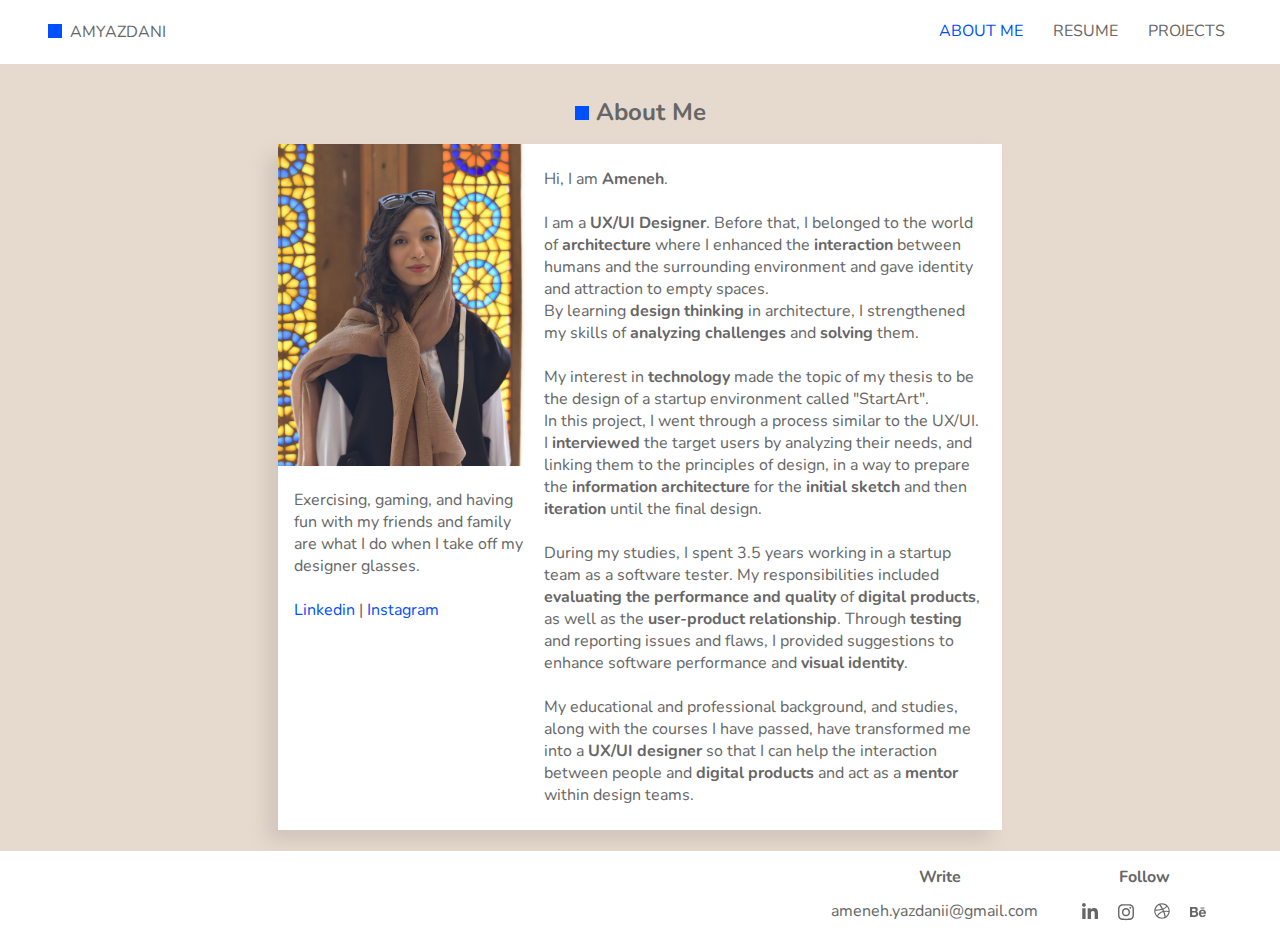
==== commit 8c0bea3b: "edit email" ====
--- a/amyazdani_about_me.html
+++ b/amyazdani_about_me.html
@@ -22,7 +22,7 @@
  as well as the <b>user-product relationship</b>. Through <b>testing</b> and reporting
  issues and flaws, I provided suggestions to enhance software 
 performance and <b>visual identity</b>.<br/><br/>My educational and professional background, and studies, along with the courses I have passed, have transformed me into a <b id="iwc5smh">UX/UI designer</b> so that I can help the interaction between people and digital products and act as a <b>mentor</b> within design teams.<br/><br/>Exercising, gaming, and having fun with my friends and family are what I
- do when I take off my designer glasses.<br/><br/> <a href="https://www.linkedin.com/in/ameneh-yazdani" target="_blank" id="im82m4o" class="gjs-link">Linkedin</a> | <a href="https://www.instagram.com/amy.uix" target="_blank" id="ie6ht2o" class="gjs-link">Instagram</a><br/></div></div></div></div><div id="iglv3r" class="gjs-grid-column"><div id="iycfcc" class="gjs-custom-code"><section id="ie242h-4" class="gjs-section"><div id="im2js2-4" class="gjs-container"><div id="iene2k-4" class="gjs-grid-row"><div id="ic12m9-4" class="gjs-grid-column"><div id="igm6dx-4" class="gjs-grid-row"><div id="ippa7v-4" class="gjs-grid-column"><div id="irnk75-4"><b id="i36aaj-2-4">Write</b></div><div id="ir4frd-4">ameneh.yazdani@gmail.com<br id="itm0ik-2-3" draggable="true"/></div></div></div></div><div id="i5v60v-4" class="gjs-grid-column"><div id="i3srwa-4" class="gjs-grid-row"><div id="ioxxzo-4" class="gjs-grid-column"><div id="idp0oi-4"><b id="ieya2i-4">Follow</b></div><div id="i5dv8p-4" class="gjs-grid-row"><div id="if9tjs-4" class="gjs-grid-column"><a href="https://www.linkedin.com/in/ameneh-yazdani" target="_blank" id="i13ovx-4" class="gjs-link-box"><div data-type-icon="" title="Amy.uix" id="io9v9u-4" class="gjs-icon"><svg xmlns="http://www.w3.org/2000/svg" viewBox="0 0 448 512"><path d="M100.28 448H7.4V148.9h92.88zM53.79 108.1C24.09 108.1 0 83.5 0 53.8a53.79 53.79 0 0 1 107.58 0c0 29.7-24.1 54.3-53.79 54.3zM447.9 448h-92.68V302.4c0-34.7-.7-79.2-48.29-79.2-48.29 0-55.69 37.7-55.69 76.7V448h-92.78V148.9h89.08v40.8h1.3c12.4-23.5 42.69-48.3 87.88-48.3 94 0 111.28 61.9 111.28 142.3V448z">
+ do when I take off my designer glasses.<br/><br/> <a href="https://www.linkedin.com/in/ameneh-yazdani" target="_blank" id="im82m4o" class="gjs-link">Linkedin</a> | <a href="https://www.instagram.com/amy.uix" target="_blank" id="ie6ht2o" class="gjs-link">Instagram</a><br/></div></div></div></div><div id="iglv3r" class="gjs-grid-column"><div id="iycfcc" class="gjs-custom-code"><section id="ie242h-4" class="gjs-section"><div id="im2js2-4" class="gjs-container"><div id="iene2k-4" class="gjs-grid-row"><div id="ic12m9-4" class="gjs-grid-column"><div id="igm6dx-4" class="gjs-grid-row"><div id="ippa7v-4" class="gjs-grid-column"><div id="irnk75-4"><b id="i36aaj-2-4">Write</b></div><div id="ir4frd-4">ameneh.yazdanii@gmail.com<br id="itm0ik-2-3" draggable="true"/></div></div></div></div><div id="i5v60v-4" class="gjs-grid-column"><div id="i3srwa-4" class="gjs-grid-row"><div id="ioxxzo-4" class="gjs-grid-column"><div id="idp0oi-4"><b id="ieya2i-4">Follow</b></div><div id="i5dv8p-4" class="gjs-grid-row"><div id="if9tjs-4" class="gjs-grid-column"><a href="https://www.linkedin.com/in/ameneh-yazdani" target="_blank" id="i13ovx-4" class="gjs-link-box"><div data-type-icon="" title="Amy.uix" id="io9v9u-4" class="gjs-icon"><svg xmlns="http://www.w3.org/2000/svg" viewBox="0 0 448 512"><path d="M100.28 448H7.4V148.9h92.88zM53.79 108.1C24.09 108.1 0 83.5 0 53.8a53.79 53.79 0 0 1 107.58 0c0 29.7-24.1 54.3-53.79 54.3zM447.9 448h-92.68V302.4c0-34.7-.7-79.2-48.29-79.2-48.29 0-55.69 37.7-55.69 76.7V448h-92.78V148.9h89.08v40.8h1.3c12.4-23.5 42.69-48.3 87.88-48.3 94 0 111.28 61.9 111.28 142.3V448z">
                       </path></svg></div></a><a href="https://www.instagram.com/amy.uix" target="_blank" id="i0utdw-4" class="gjs-link-box"><div data-type-icon="" title="Amy.uix" id="i98dmz-4" class="gjs-icon"><svg xmlns="http://www.w3.org/2000/svg" viewBox="0 0 448 512"><path d="M224.1 141c-63.6 0-114.9 51.3-114.9 114.9s51.3 114.9 114.9 114.9S339 319.5 339 255.9 287.7 141 224.1 141zm0 189.6c-41.1 0-74.7-33.5-74.7-74.7s33.5-74.7 74.7-74.7 74.7 33.5 74.7 74.7-33.6 74.7-74.7 74.7zm146.4-194.3c0 14.9-12 26.8-26.8 26.8-14.9 0-26.8-12-26.8-26.8s12-26.8 26.8-26.8 26.8 12 26.8 26.8zm76.1 27.2c-1.7-35.9-9.9-67.7-36.2-93.9-26.2-26.2-58-34.4-93.9-36.2-37-2.1-147.9-2.1-184.9 0-35.8 1.7-67.6 9.9-93.9 36.1s-34.4 58-36.2 93.9c-2.1 37-2.1 147.9 0 184.9 1.7 35.9 9.9 67.7 36.2 93.9s58 34.4 93.9 36.2c37 2.1 147.9 2.1 184.9 0 35.9-1.7 67.7-9.9 93.9-36.2 26.2-26.2 34.4-58 36.2-93.9 2.1-37 2.1-147.8 0-184.8zM398.8 388c-7.8 19.6-22.9 34.7-42.6 42.6-29.5 11.7-99.5 9-132.1 9s-102.7 2.6-132.1-9c-19.6-7.8-34.7-22.9-42.6-42.6-11.7-29.5-9-99.5-9-132.1s-2.6-102.7 9-132.1c7.8-19.6 22.9-34.7 42.6-42.6 29.5-11.7 99.5-9 132.1-9s102.7-2.6 132.1 9c19.6 7.8 34.7 22.9 42.6 42.6 11.7 29.5 9 99.5 9 132.1s2.7 102.7-9 132.1z">
                       </path></svg></div></a><a href="https://dribbble.com/amy-uix" target="_blank" id="ibwmsa-4" class="gjs-link-box"><div data-type-icon="" title="Amy.uix" id="ikxn64-4" class="gjs-icon"><svg xmlns="http://www.w3.org/2000/svg" viewBox="0 0 512 512"><path d="M256 8C119.252 8 8 119.252 8 256s111.252 248 248 248 248-111.252 248-248S392.748 8 256 8zm163.97 114.366c29.503 36.046 47.369 81.957 47.835 131.955-6.984-1.477-77.018-15.682-147.502-6.818-5.752-14.041-11.181-26.393-18.617-41.614 78.321-31.977 113.818-77.482 118.284-83.523zM396.421 97.87c-3.81 5.427-35.697 48.286-111.021 76.519-34.712-63.776-73.185-116.168-79.04-124.008 67.176-16.193 137.966 1.27 190.061 47.489zm-230.48-33.25c5.585 7.659 43.438 60.116 78.537 122.509-99.087 26.313-186.36 25.934-195.834 25.809C62.38 147.205 106.678 92.573 165.941 64.62zM44.17 256.323c0-2.166.043-4.322.108-6.473 9.268.19 111.92 1.513 217.706-30.146 6.064 11.868 11.857 23.915 17.174 35.949-76.599 21.575-146.194 83.527-180.531 142.306C64.794 360.405 44.17 310.73 44.17 256.323zm81.807 167.113c22.127-45.233 82.178-103.622 167.579-132.756 29.74 77.283 42.039 142.053 45.189 160.638-68.112 29.013-150.015 21.053-212.768-27.882zm248.38 8.489c-2.171-12.886-13.446-74.897-41.152-151.033 66.38-10.626 124.7 6.768 131.947 9.055-9.442 58.941-43.273 109.844-90.795 141.978z"></path></svg></div></a><a href="https://www.behance.net/amy-uix" target="_blank" id="i50127-4" class="gjs-link-box"><div data-type-icon="" title="Amy.uix" id="i4okzw-4" class="gjs-icon"><svg xmlns="http://www.w3.org/2000/svg" viewBox="0 0 576 512"><path d="M232 237.2c31.8-15.2 48.4-38.2 48.4-74 0-70.6-52.6-87.8-113.3-87.8H0v354.4h171.8c64.4 0 124.9-30.9 124.9-102.9 0-44.5-21.1-77.4-64.7-89.7zM77.9 135.9H151c28.1 0 53.4 7.9 53.4 40.5 0 30.1-19.7 42.2-47.5 42.2h-79v-82.7zm83.3 233.7H77.9V272h84.9c34.3 0 56 14.3 56 50.6 0 35.8-25.9 47-57.6 47zm358.5-240.7H376V94h143.7v34.9zM576 305.2c0-75.9-44.4-139.2-124.9-139.2-78.2 0-131.3 58.8-131.3 135.8 0 79.9 50.3 134.7 131.3 134.7 61.3 0 101-27.6 120.1-86.3H509c-6.7 21.9-34.3 33.5-55.7 33.5-41.3 0-63-24.2-63-65.3h185.1c.3-4.2.6-8.7.6-13.2zM390.4 274c2.3-33.7 24.7-54.8 58.5-54.8 35.4 0 53.2 20.8 56.2 54.8H390.4z"></path></svg></div></a></div></div></div></div></div></div></div></section></div></div></div></body>
 <script src="./js/main.js"></script>
--- a/css/style.css
+++ b/css/style.css
@@ -1 +1 @@
-* { box-sizing: border-box; } body {margin: 0;}.text-content{line-height:20px;}.text-main-content{line-height:30px;font-size:1.2rem;}#iau9{font-family:Nunito,Arial,Helvetica,sans-serif;background-image:linear-gradient(180deg,rgba(59,130,245,0.11),white 14%);background-position:0px 0px;background-size:100% 100%;background-repeat:repeat;background-attachment:scroll;background-origin:padding-box;color:#475569;}.gjs-grid-column.feature-item{padding-top:15px;padding-right:15px;padding-bottom:15px;padding-left:15px;display:flex;flex-direction:column;gap:15px;min-width:30%;}.gjs-grid-column.testimonial-item{padding-top:15px;padding-right:15px;padding-bottom:15px;padding-left:15px;display:flex;flex-direction:column;gap:15px;min-width:45%;background-color:rgba(247, 247, 247, 0.23);border-top-left-radius:5px;border-top-right-radius:5px;border-bottom-right-radius:5px;border-bottom-left-radius:5px;align-items:flex-start;border-top-width:1px;border-right-width:1px;border-bottom-width:1px;border-left-width:1px;border-top-style:solid;border-right-style:solid;border-bottom-style:solid;border-left-style:solid;border-top-color:rgba(0, 0, 0, 0.06);border-right-color:rgba(0, 0, 0, 0.06);border-bottom-color:rgba(0, 0, 0, 0.06);border-left-color:rgba(0, 0, 0, 0.06);}.gjs-button{vertical-align:top;max-width:100%;display:inline-block;text-decoration:none;color:white;padding-right:15px;padding-bottom:10px;padding-left:15px;background-color:rgb(36, 99, 235);border-top-left-radius:5px;border-top-right-radius:5px;border-bottom-right-radius:5px;border-bottom-left-radius:5px;padding-top:10px;font-size:1.1rem;text-align:center;}.gjs-text-blue{color:rgb(36, 99, 235);}.gjs-link:hover{color:rgb(36, 99, 235);text-decoration:underline;}.gjs-icon.gjs-feature-icon{padding-top:10px;padding-right:10px;padding-bottom:10px;padding-left:10px;background-color:rgb(36, 99, 235);color:white;border-top-left-radius:10px;border-top-right-radius:10px;border-bottom-right-radius:10px;border-bottom-left-radius:10px;}.gjs-grid-row{display:flex;justify-content:flex-start;align-items:stretch;flex-direction:row;min-height:auto;padding:10px 0;}.gjs-grid-column{flex:1 1 0%;padding:5px 0;}#i25o{flex-direction:row;flex-wrap:nowrap;padding-top:0px;padding-bottom:0px;min-height:724px;}#ir4l{background-color:#ffffff;flex:6 1 0%;align-self:stretch;text-align:center;padding-top:0px;padding-right:0px;padding-bottom:0px;padding-left:0px;justify-content:flex-start;align-items:center;display:flex;line-height:0px;letter-spacing:0px;font-size:0px;margin-top:0px;margin-right:0px;margin-bottom:0px;margin-left:0px;}#itks{background-color:rgb(230, 218, 206);flex:4 0 1%;padding-top:0px;padding-bottom:0px;padding-right:5px;padding-left:5px;}#i5uq{position:absolute;top:100px;padding-top:0px;padding-right:0px;padding-bottom:0px;padding-left:0px;justify-content:center;flex-direction:row;width:100%;border-top-width:0px;border-right-width:0px;border-bottom-width:0px;border-left-width:0px;display:flex;color:#666666;}#iozj{padding-top:0px;padding-right:0px;padding-bottom:0px;padding-left:0px;width:375px;flex:0 0 auto;display:flex;justify-content:flex-start;flex-direction:row;box-shadow:-11px 11px 17px 0px rgba(138, 131, 124, 0.23) ;}#i791{color:rgba(0, 0, 0, 1);width:205px;height:205px;border-top-left-radius:100%;border-top-right-radius:100%;border-bottom-right-radius:100%;border-bottom-left-radius:100%;margin-bottom:34px;margin-top:32px;background-color:rgba(255, 255, 255, 0);min-height:64px;}#im23{justify-content:center;padding-top:0px;padding-right:0px;padding-bottom:0px;padding-left:0px;width:375px;background-color:#f4ece6;}#ianzh{align-self:auto;text-align:center;padding-top:0px;padding-bottom:0px;transform-style:flat;}.gjs-heading{margin:0;}#insnv{padding:10px;padding-top:0px;padding-right:0px;padding-bottom:0px;padding-left:0px;margin-bottom:51px;color:#666666;font-size:16px;}.gjs-divider{height:3px;width:100%;margin:10px;background-color:rgba(0, 0, 0, 0.05);}#imp0k{width:50px;background-color:#0050ff;margin-top:25px;margin-right:auto;margin-bottom:25px;margin-left:auto;}#i3u7p{width:100%;min-height:46px;padding-top:0px;padding-bottom:0px;}#iwslp{background-color:rgba(255, 255, 255, 1);display:flex;justify-content:center;align-items:center;padding-top:0px;padding-bottom:0px;height:53px;min-height:53px;flex-basis:6%;}.gjs-icon{display:inline-block;text-decoration:none;color:inherit;vertical-align:middle;fill:currentColor;width:50px;height:50px;}.gjs-link-box{color:inherit;display:inline-block;vertical-align:top;padding:10px;max-width:100%;text-decoration:none;}.gjs-link{vertical-align:top;max-width:100%;display:inline-block;text-decoration:none;color:inherit;}.navbar{background-color:#222;color:#ddd;min-height:50px;width:100%;}.navbar-container{max-width:950px;margin:0 auto;width:95%;}.navbar-items-c{display:inline-block;float:right;}.navbar-container::after{content:"";clear:both;display:block;}.navbar-brand{vertical-align:top;display:inline-block;padding:5px;min-height:50px;min-width:50px;color:inherit;text-decoration:none;}.navbar-menu{padding:10px 0;display:block;float:right;margin:0;}.navbar-menu-link{margin:0;color:inherit;text-decoration:none;display:inline-block;padding:10px 15px;}.navbar-burger{margin:10px 0;width:45px;padding:5px 10px;display:none;float:right;cursor:pointer;}.navbar-burger-line{padding:1px;background-color:white;margin:5px 0;}#irisc{min-height:64px;padding-left:8px;padding-right:8px;padding-bottom:21px;min-width:64px;padding-top:21px;font-size:16px;color:#0050FF;flex-direction:row;}#mainNavContainer{display:block;max-width:1200px;height:64px;}#mainNav{background-color:rgba(255, 255, 255, 1);color:rgba(0, 0, 0, 1);position:fixed;top:0px;z-index:10;min-height:64px;}#ihxmg{font-size:100px;color:#666666;}#i42mx{text-align:left;margin-top:0px;margin-right:0px;margin-bottom:0px;margin-left:32px;flex:0 0 auto;display:block;align-self:center;}#i25o:hover{padding-top:0px;padding-right:0px;padding-bottom:0px;padding-left:0px;}#iazq1{white-space:break-spaces;font-size:20px;color:#666666;width:375px;display:block;margin-top:16px;font-weight:200;}#io8o2:hover{color:#0050ff;}#iezv8:hover{color:#0050ff;}#io22g:hover{color:#0050ff;}#ixq4tj{margin-top:0px;margin-right:0px;margin-bottom:0px;margin-left:0px;display:none;}#ibwvfp{color:rgba(255, 255, 255, 1);background-color:#0050ff;border-top-left-radius:100px;border-top-right-radius:100px;border-bottom-right-radius:100px;border-bottom-left-radius:100px;width:130px;height:36px;display:inline-block;text-align:center;margin-right:10px;font-size:14px;margin-top:0px;margin-bottom:0px;margin-left:0px;padding-top:10px;padding-bottom:10px;}#ibwvfp:hover{text-decoration:none;text-align:center;}#i9ak09{color:rgba(0, 0, 0, 1);background-color:rgba(255, 255, 255, 1);border-top-left-radius:100px;border-top-right-radius:100px;border-bottom-right-radius:100px;border-bottom-left-radius:100px;width:130px;height:36px;display:inline-block;text-align:center;padding-top:9px;padding-bottom:9px;border-top-color:rgba(0, 0, 0, 1);border-right-color:rgba(0, 0, 0, 1);border-bottom-color:rgba(0, 0, 0, 1);border-left-color:rgba(0, 0, 0, 1);border-top-width:2px;border-right-width:2px;border-bottom-width:2px;border-left-width:2px;border-top-style:solid;border-right-style:solid;border-bottom-style:solid;border-left-style:solid;font-size:14px;}#i9ak09:hover{text-decoration:none;text-align:center;}#ixsa9g{padding-top:0px;padding-bottom:0px;margin-top:16px;margin-bottom:10px;}#igydwi{color:rgba(255,255,255,1);background-color:#0050ff;width:136px;height:36px;display:inline-block;text-align:center;margin-right:10px;font-size:14px;margin-left:0px;padding-top:7px;padding-bottom:7px;border-top-width:2px;border-right-width:2px;border-bottom-width:2px;border-left-width:2px;border-top-style:solid;border-right-style:solid;border-bottom-style:solid;border-left-style:solid;border-top-left-radius:100px;border-top-right-radius:100px;border-bottom-right-radius:100px;border-bottom-left-radius:100px;border-top-color:#0050ff;border-right-color:#0050ff;border-bottom-color:#0050ff;border-left-color:#0050ff;box-sizing:border-box;}#igydwi:hover{text-decoration:none;text-align:center;color:rgba(0, 0, 0, 1);background-color:rgba(255, 255, 255, 1);border-top-color:#0050ff;border-right-color:#0050ff;border-bottom-color:#0050ff;border-left-color:#0050ff;border-top-left-radius:100px;border-top-right-radius:100px;border-bottom-right-radius:100px;border-bottom-left-radius:100px;border-top-style:solid;border-right-style:solid;border-bottom-style:solid;border-left-style:solid;border-top-width:2px;border-right-width:2px;border-bottom-width:2px;border-left-width:2px;padding-top:7px;padding-bottom:7px;}#ihq8y9{color:#666666;background-color:rgba(255,255,255,1);border-top-left-radius:100px;border-top-right-radius:100px;border-bottom-right-radius:100px;border-bottom-left-radius:100px;width:136px;height:36px;display:inline-block;text-align:center;padding-top:7px;padding-bottom:7px;border-top-color:#666666;border-right-color:#666666;border-bottom-color:#666666;border-left-color:#666666;border-top-style:solid;border-right-style:solid;border-bottom-style:solid;border-left-style:solid;font-size:14px;border-top-width:2px;border-right-width:2px;border-bottom-width:2px;border-left-width:2px;}#ihq8y9:hover{text-decoration:none;text-align:center;border-top-style:none;border-right-style:none;border-bottom-style:none;border-left-style:none;background-color:#0050ff;color:rgba(255, 255, 255, 1);padding-top:9px;padding-bottom:9px;}#i2eptz{padding-top:0px;padding-bottom:0px;margin-top:16px;margin-bottom:10px;}#navbarMenu{height:64px;}#irhdi2{min-height:64px;padding-left:8px;padding-right:8px;padding-bottom:21px;min-width:64px;padding-top:21px;font-size:16px;color:#666666;}#iov8y7:hover{color:#0050ff;}#iov8y7{color:#0050ff;}#igw63x:hover{color:#0050ff;}#if4li4:hover{color:#0050ff;}#irljbp{height:64px;}#i78d9u{display:block;max-width:1200px;height:64px;}#iqfgrt{background-color:rgba(255, 255, 255, 1);color:rgba(0, 0, 0, 1);position:fixed;top:0px;z-index:10;min-height:64px;}#i4d6wd{font-family:Nunito,Arial,Helvetica,sans-serif;color:#475569;background-color:rgb(230,218,206);}.gjs-container{width:90%;margin:0 auto;max-width:1200px;}.gjs-section{display:flex;padding:50px 0;}#ijr3ad{margin-top:64px;padding-top:32px;}#i2za1o{width:100%;max-width:724px;display:block;justify-content:space-between;}#i8f7qs{display:flex;justify-content:center;margin-bottom:16px;padding-top:0px;padding-bottom:0px;}#ifrtbx{padding:10px;color:#0050ff;font-weight:600;font-size:16px;}#ivi7ae{padding:10px;color:#666666;font-size:14px;}#izx4k6{font-size:9.000000pt;}#i168yk{padding:10px;color:#0050ff;font-weight:600;font-size:16px;}#imwpn4{padding:10px;color:#666666;font-size:14px;}#i9xg2a{padding:10px;color:#666666;font-size:14px;}#iyaw9l{flex-basis:42%;flex-grow:0;}#i84zjh{font-size:9.000000pt;}#iztz53{padding:10px;font-size:14px;color:#666666;}#iamm1l{padding-top:24px;padding-right:0px;padding-bottom:8px;padding-left:0px;}#izk48e{flex-direction:row;}#iapwzv{background-color:rgba(255, 255, 255, 1);padding-top:48px;padding-right:48px;padding-bottom:48px;padding-left:48px;color:#666666;box-shadow:-11px 11px 17px 0 rgba(138, 131, 124, 0.23) ;}#iv5one{display:block;padding-top:0px;padding-right:0px;padding-bottom:10px;padding-left:0px;}#ih1t1v{padding:10px;color:#0050ff;font-weight:600;font-size:16px;}#ituaob{padding:10px;color:#666666;font-size:14px;}#ic1vqj{padding:10px;color:#666666;font-size:14px;}#iop592{flex-basis:30%;flex-grow:0;}#i2twmb{flex-direction:row;}#ivxel1{background-color:rgba(255, 255, 255, 1);padding-top:48px;padding-right:48px;padding-bottom:48px;padding-left:48px;box-shadow:-11px 11px 17px 0 rgba(138, 131, 124, 0.23) ;}#iuh3by{display:block;padding-top:0px;padding-bottom:0px;margin-top:16px;margin-right:0px;margin-bottom:0px;margin-left:0px;}#iz9ju3{display:flex;justify-content:space-between;color:#666666;}#ixzp3j{padding-top:0px;padding-bottom:0px;margin-top:16px;margin-right:0px;margin-bottom:0px;margin-left:0px;display:block;min-height:55px;}#ilicjo{width:100%;max-width:724px;display:block;justify-content:space-between;}#ic2p8r{padding-top:0px;margin-top:0px;}#iibh4n{display:flex;justify-content:space-between;color:#666666;}#i27mfs{padding:10px;color:#666666;padding-left:0px;font-size:16px;}#i4ib57{background-color:rgba(255, 255, 255, 1);padding-top:48px;padding-right:48px;padding-bottom:48px;padding-left:48px;color:#666666;box-shadow:-11px 11px 17px 0 rgba(138, 131, 124, 0.23) ;}#igd8iv{padding-top:0px;padding-bottom:0px;margin-top:16px;margin-right:0px;margin-bottom:0px;margin-left:0px;display:block;min-height:55px;}#iz4ruy{width:100%;max-width:724px;display:block;justify-content:space-between;}#i3e59g{padding-top:0px;margin-top:0px;}#igx10f{display:inline-block;width:12px;height:12px;background-color:#0050ff;}#ib4r34{flex-direction:row;padding-top:0px;padding-bottom:0px;}#i5q8ou{display:inline-block;width:12px;height:12px;background-color:#0050ff;}#ixgmh6{padding:10px;padding-left:0px;font-size:16px;}#iwoise{display:inline-block;width:12px;height:12px;background-color:#0050ff;}#il6ttk{padding:10px;padding-left:0px;font-size:16px;}#ivyzjz{white-space:pre-wrap;color:#666666;}#ifgxej{white-space:pre-wrap;color:#666666;}#ikd90g{display:inline-block;width:12px;height:12px;background-color:#0050ff;}#ivh3pg{white-space:pre-wrap;}#i60bkh{padding:10px;padding-left:0px;font-size:16px;}#imgk0p{white-space:pre-wrap;color:#666666;}#ii4j8i{display:inline-block;width:12px;height:12px;background-color:#0050ff;}#iivh9d{white-space:pre-wrap;}#i0197c{padding:10px;color:#666666;padding-left:0px;font-size:16px;}#imlq81{white-space:pre-wrap;}#iqct6f{display:inline-block;width:12px;height:12px;background-color:#0050ff;}#ikp0sd{white-space:pre-wrap;}#imsro3{padding:10px;padding-left:0px;font-size:16px;}#iz6kzm{white-space:pre-wrap;color:#666666;}#i9ey9s{display:inline-block;width:12px;height:12px;background-color:#0050ff;}#ihqfvs{white-space:pre-wrap;}#ieebf5{padding:10px;color:#666666;padding-left:0px;font-size:16px;}#ijnmy2{display:inline-block;width:12px;height:12px;background-color:#0050ff;}#i2g4n7{padding:10px;color:#666666;padding-left:0px;font-size:16px;}#iw8epz{display:inline-block;height:12px;background-color:#0050ff;width:12px;}#i3hzwp{padding:10px;padding-left:0px;font-size:16px;}#ijxxgu{display:inline-block;width:12px;height:12px;background-color:#0050ff;}#iwt7nk{padding:10px;padding-left:0px;font-size:16px;}#i5cbbf{display:inline-block;width:12px;height:12px;background-color:#0050ff;}#imokom{white-space:pre-wrap;}#ixom1c{padding:10px;padding-left:0px;font-size:16px;}#ih05hn{display:inline-block;width:12px;height:12px;background-color:#0050ff;}#iepa6u{padding:10px;padding-left:0px;font-size:16px;}#i40wwx{display:inline-block;width:12px;height:12px;background-color:#0050ff;}#imi57u{white-space:pre-wrap;}#i237fv{padding:10px;padding-left:0px;font-size:16px;}#i3uxpb{display:inline-block;width:12px;height:12px;background-color:#0050ff;}#i06pmw{white-space:pre-wrap;}#itgk6u{padding:10px;padding-left:0px;font-size:16px;}#idrt0f{display:inline-block;width:12px;height:12px;background-color:#0050ff;}#indtas{padding:10px;padding-left:0px;font-size:16px;}#i95t0h{display:inline-block;width:12px;height:12px;background-color:#0050ff;}#isavt9{white-space:pre-wrap;}#i8xj63{padding:10px;padding-left:0px;font-size:16px;}#i3olcm{flex-direction:row;padding-bottom:0px;padding-top:0px;}#iq5eey{background-color:rgba(255, 255, 255, 1);padding-top:48px;padding-right:48px;padding-bottom:48px;padding-left:48px;box-shadow:-11px 11px 17px 0 rgba(138, 131, 124, 0.23) ;}#i1jzd6{padding-top:0px;padding-bottom:0px;margin-top:16px;margin-right:0px;margin-bottom:0px;margin-left:0px;display:block;min-height:55px;}#iorl5u{white-space:pre-wrap;font-size:16px;color:#666666;}#iv87xj{white-space:pre-wrap;font-size:16px;color:#666666;}#imw3mh{white-space:pre-wrap;font-size:16px;color:#666666;}#ir0jgu{white-space:pre-wrap;font-size:16px;color:#666666;}#iv2iio{white-space:pre-wrap;font-size:16px;color:#666666;}#irluqt{white-space:pre-wrap;font-size:16px;color:#666666;}#igaraq{white-space:pre-wrap;font-size:16px;color:#666666;}#ih88d2{white-space:pre-wrap;font-size:16px;color:#666666;}#i6arl1{padding:10px;color:#666666;font-size:14px;}#i8r5hj{flex-basis:42%;flex-grow:0;}#ioooe8{padding:10px;font-size:14px;color:#666666;}#i6bd14{padding-top:24px;padding-right:0px;padding-bottom:8px;padding-left:0px;}#ir70v3{flex-direction:row;}#i08bo5{background-color:rgba(255, 255, 255, 1);padding-top:48px;padding-right:48px;padding-bottom:48px;padding-left:48px;color:#666666;box-shadow:-11px 11px 17px 0 rgba(138, 131, 124, 0.23) ;}#iu26g2{padding-top:0px;padding-bottom:0px;margin-top:16px;margin-right:0px;margin-bottom:0px;margin-left:0px;display:block;min-height:55px;}#i1x4xk{padding:10px;color:#0050ff;font-weight:600;font-size:16px;}#i0a7z6{padding:10px;color:#666666;font-size:14px;}#io0cv8{padding:10px;color:#666666;font-size:14px;}#ivitxe{flex-basis:42%;flex-grow:0;}#ip8i47{padding-top:6px;padding-right:0px;padding-bottom:6px;padding-left:0px;margin-top:0px;margin-right:0px;margin-bottom:0px;margin-left:0px;}#iqapad{flex-direction:row;}#ihiin8{background-color:rgba(255, 255, 255, 1);padding-top:48px;padding-right:48px;padding-bottom:48px;padding-left:48px;box-shadow:-11px 11px 17px 0px rgba(138, 131, 124, 0.23) ;}#i5cpx6{padding-top:0px;padding-bottom:0px;margin-top:16px;margin-right:0px;margin-bottom:0px;margin-left:0px;display:block;min-height:55px;}#iqvvda{display:inline-block;width:12px;height:12px;color:#0050ff;background-color:#0050ff;}#iam18s{white-space:pre-wrap;}#ibue93{padding:10px;color:#666666;padding-top:10px;padding-right:10px;padding-bottom:10px;padding-left:10px;}#irchrg{white-space:pre-wrap;}#ijkksl{display:inline-block;width:12px;height:12px;background-color:#0050ff;}#i9q9j4{white-space:pre-wrap;}#ie9sqb{padding:10px;font-size:16px;padding-left:0px;}#iqg51g{display:inline-block;width:12px;height:12px;background-color:#0050ff;}#iucom1{white-space:pre-wrap;}#imqx8m{padding:10px;padding-left:0px;font-size:16px;}#ivrl4f{display:inline-block;width:12px;height:12px;background-color:#0050ff;}#iweldk{white-space:pre-wrap;}#irv3tk{padding:10px;font-size:16px;padding-left:0px;}#ivqk46{display:inline-block;width:12px;height:12px;background-color:#0050ff;}#i7vcyp{white-space:pre-wrap;}#iz471g{padding:10px;padding-left:0px;font-size:16px;}#ic6ihm{display:inline-block;width:12px;height:12px;background-color:#0050ff;}#ibfa6o{white-space:pre-wrap;}#id0bz6{padding:10px;padding-left:0px;font-size:16px;}#itwex9{display:inline-block;width:12px;height:12px;background-color:#0050ff;}#iloyzi{white-space:pre-wrap;}#iptrkh{padding:10px;font-size:16px;padding-left:0px;}#isrvja{display:inline-block;width:12px;height:12px;background-color:#0050ff;}#i69lxg{white-space:pre-wrap;}#imz8ko{padding:10px;padding-left:0px;font-size:16px;}#iyp8zd{display:inline-block;width:12px;height:12px;background-color:#0050ff;}#izjgtp{padding:10px;font-size:16px;padding-left:0px;}#iq3nql{display:inline-block;width:12px;height:12px;background-color:#0050ff;}#ia7ko1{white-space:pre-wrap;}#i7ht5i{padding:10px;padding-left:0px;font-size:16px;}#i922xk{flex-basis:1%;width:0px;display:block;}#iaicmi{display:inline-block;width:12px;height:12px;background-color:#0050ff;}#ilug3b{white-space:pre-wrap;}#ir9fov{padding:10px;font-size:16px;padding-left:0px;}#imbn7l{display:inline-block;width:12px;height:12px;background-color:#0050ff;}#in4877{white-space:pre-wrap;}#i7agwn{padding:10px;color:#666666;padding-left:0px;font-size:16px;}#i7gtjg{display:inline-block;width:12px;height:12px;background-color:#0050ff;}#ioyi15{white-space:pre-wrap;}#im8unf{padding:10px;padding-left:0px;font-size:16px;}#ivrazy{display:inline-block;width:12px;height:12px;background-color:#0050ff;}#ibt011{white-space:pre-wrap;}#inn3d2{padding:10px;color:#666666;padding-left:0px;font-size:16px;}#i381ei{font-size:16px;color:#666666;}#iu1e8j{display:flex;justify-content:space-between;}#i1hdow{display:inline-block;width:12px;height:12px;color:#0050ff;background-color:#0050ff;}#i4mf6t{white-space:pre-wrap;}#igeghz{background-color:rgba(255, 255, 255, 1);padding-top:48px;padding-right:48px;padding-bottom:48px;padding-left:48px;margin-top:0px;margin-right:0px;margin-bottom:8px;margin-left:0px;display:flex;box-shadow:-11px 11px 17px 0 rgba(138, 131, 124, 0.23) ;}#i7ko6g{padding-top:0px;padding-bottom:0px;margin-top:16px;margin-right:0px;margin-bottom:0px;margin-left:0px;display:block;min-height:55px;}#i53rux{width:100%;max-width:724px;display:block;justify-content:space-between;}#is449m{padding-top:0px;margin-top:0px;padding-bottom:0px;margin-bottom:50px;}#i1n5yo{display:flex;justify-content:space-between;}#i5rd5t{display:inline-block;width:12px;height:12px;background-color:#0050ff;}#iwubah{white-space:pre-wrap;color:#666666;}#iab5z2{padding:10px;color:#666666;font-size:16px;}#if0fur{display:inline-block;width:12px;height:12px;background-color:#0050ff;}#i04h5i{white-space:pre-wrap;color:#666666;}#ix0z7c{padding:10px;font-size:16px;}#i3pyfz{flex-direction:row;}#iodpvu{background-color:rgba(255, 255, 255, 1);padding-top:48px;padding-right:48px;padding-bottom:48px;padding-left:48px;box-shadow:-11px 11px 17px 0 rgba(138, 131, 124, 0.23) ;}#iqnzxf{padding-top:0px;padding-bottom:0px;margin-top:16px;margin-right:0px;margin-bottom:0px;margin-left:0px;display:block;min-height:55px;}#i4yzge{width:100%;max-width:724px;display:block;justify-content:space-between;}#ioz9yg{padding-top:0px;margin-top:0px;}#i7dm23{color:black;width:500px;display:inline-block;margin-bottom:24px;}#i702ud{flex-basis:30%;flex-grow:0;padding-top:0px;padding-bottom:0px;display:flex;width:500px;flex-direction:column;margin-left:64px;margin-right:64px;}#i8azwh{flex-direction:column;display:flex;}#ifryul{flex-basis:30%;flex-grow:0;padding-bottom:0px;padding-top:0px;width:500px;margin-left:64px;margin-right:64px;}#i4mfhk{flex-direction:row;}#i9w1g6{flex-direction:column;}#i8vv64{background-color:rgba(255, 255, 255, 1);padding-top:48px;padding-right:48px;padding-bottom:48px;padding-left:48px;margin-top:16px;box-shadow:-11px 11px 17px 0 rgba(138, 131, 124, 0.23) ;display:flex;}#i16z4o{min-height:64px;padding-left:8px;padding-right:8px;padding-bottom:21px;min-width:64px;padding-top:21px;font-size:16px;color:#666666;}#itzirc:hover{color:#0050ff;}#ivp7f4:hover{color:#0050ff;}#ifpy61:hover{color:#0050ff;}#ixoidz{height:64px;}#is7bnf{display:block;max-width:1200px;height:64px;}#ir49ih{color:rgba(0, 0, 0, 1);position:fixed;top:0px;z-index:10;min-height:64px;background-color:rgba(255, 255, 255, 1);}#igk06i{display:flex;justify-content:center;padding-top:0px;padding-bottom:0px;}#idv31n{width:100%;max-width:724px;display:block;justify-content:space-between;}#iqr1df{padding-top:32px;margin-top:64px;padding-right:0px;padding-bottom:50px;padding-left:0px;}#i6esukd{font-family:Nunito,Arial,Helvetica,sans-serif;color:#475569;background-color:rgb(230,218,206);}#ivp7f4{color:#0050ff;}#i6nbx9{width:14px;height:14px;background-color:#0050ff;display:inline-block;}#i27j04{color:rgba(255, 255, 255, 1);padding:10px;background-color:#0050ff;border-top-left-radius:100px;border-top-right-radius:100px;border-bottom-right-radius:100px;border-bottom-left-radius:100px;width:154px;height:40px;font-size:14px;text-align:center;padding-top:11px;padding-bottom:11px;}#ihlrn2{display:flex;justify-content:space-between;}#if2gu9{display:inline-block;width:14px;height:14px;background-color:#0050ff;}#izlbej{min-height:64px;padding-left:8px;padding-right:8px;padding-bottom:21px;min-width:64px;padding-top:21px;font-size:16px;color:#666666;}#ihg8vq:hover{color:#0050ff;}#itzj7c:hover{color:#0050ff;}#ik63zl:hover{color:#0050ff;}#id3p51{height:64px;}#i4sfzp{display:block;max-width:1200px;height:64px;}#im3d6d{background-color:rgba(255, 255, 255, 1);color:rgba(0, 0, 0, 1);position:fixed;top:0px;z-index:10;min-height:64px;}#il3zx3{width:14px;height:14px;background-color:#0050ff;display:inline-block;}#iukr4h{display:flex;justify-content:center;padding-top:0px;padding-bottom:0px;margin-bottom:16px;}#ictmuh{font-family:Nunito,Arial,Helvetica,sans-serif;color:rgba(255,255,255,1);background-color:rgb(230,218,206);}#ik63zl{color:#0050ff;}#i27j04:hover{text-decoration:none;background-color:rgb(230, 218, 206);color:rgba(0, 0, 0, 1);border-top-left-radius:100px;border-top-right-radius:100px;border-bottom-right-radius:100px;border-bottom-left-radius:100px;border-top-color:#0050ff;border-right-color:#0050ff;border-bottom-color:#0050ff;border-left-color:#0050ff;border-top-width:2px;border-right-width:2px;border-bottom-width:2px;border-left-width:2px;border-top-style:solid;border-right-style:solid;border-bottom-style:solid;border-left-style:solid;padding-top:9px;padding-bottom:9px;}#i69h7i{font-size:16px;color:#666666;}#iavayr{font-size:16px;color:#666666;}#i160g1{font-size:16px;color:#666666;}#isplv1{font-size:16px;color:#666666;}#iilirn{font-size:16px;color:#666666;}#in3fy1{font-size:16px;color:#666666;}#iuypau{font-size:16px;color:#666666;}#iwbwh3{font-size:16px;color:#666666;}#ip5w5{color:#666666;}#i1w1ym{width:14px;height:14px;background-color:#0050ff;display:inline-block;margin-right:8px;box-sizing:border-box;margin-bottom:-1px;}#izt84g{width:14px;height:14px;display:inline-block;background-color:#0050ff;margin-right:8px;margin-bottom:-1px;}#ihw49u{width:14px;height:14px;display:inline-block;background-color:#0050ff;margin-bottom:-1px;margin-right:8px;}#icvru9{display:inline-block;width:14px;height:14px;background-color:#0050ff;margin-right:8px;margin-bottom:-1px;}#io8o2{color:#666666;}#iezv8{color:#666666;}#io22g{color:#666666;}#i05jc5{color:#666666;}#i427co{color:#666666;}#imq10f{color:#666666;margin-bottom:16px;}#iw6smv{color:#666666;}#ihfz2o{color:#666666;}#i3t74n{color:#666666;font-size:16px;}#iktp3k{color:#666666;font-size:16px;}#i5slyp{color:#666666;font-size:16px;}#i3mlui{color:#666666;font-size:16px;}#iqqhnv{color:#666666;}#irhouo{color:#666666;}#itzirc{color:#666666;}#ifpy61{color:#666666;}#i1jmhb{color:#666666;font-size:24px;}#ihg8vq{color:#666666;}#itzj7c{color:#666666;}#ihr4h2{margin-bottom:16px;}#im5971{width:500px;}#inntzu{display:inline-block;width:12px;height:12px;background-color:#0050ff;}#i0abdn{white-space:pre-wrap;color:#666666;}#i2u3qb{padding:10px;font-size:16px;}#ionl3v{display:inline-block;width:12px;height:12px;background-color:#0050ff;}#inlpng{white-space:pre-wrap;color:#666666;}#ielsw6{padding:10px;color:#666666;font-size:16px;}#ikxauh{border-top-width:2px;border-right-width:2px;border-bottom-width:2px;border-left-width:2px;}#irhdi2:hover{color:#0050ff;}#i16z4o:hover{color:#0050ff;}#izlbej:hover{color:#0050FF;}#irisc:hover{color:#0050FF;}#i1ih56{color:rgba(255, 255, 255, 1);}#ie242h{padding-top:0px;padding-right:0px;padding-bottom:0px;padding-left:0px;background-color:rgba(255, 255, 255, 1);}#iws2ya{width:24px;height:24px;color:#666666;}#iws2ya:hover{margin-top:0px;margin-right:0px;margin-bottom:0px;margin-left:0px;}#iv50fg{width:48px;height:48px;border-top-left-radius:100%;border-top-right-radius:100%;border-bottom-right-radius:100%;border-bottom-left-radius:100%;padding-top:0px;padding-right:0px;padding-bottom:0px;padding-left:0px;display:flex;justify-content:center;align-items:center;}#iv50fg:hover{background-color:rgb(233, 233, 233);}#iene2k{flex-direction:row;display:inline-block;width:100%;text-align:right;}#ic12m9{padding-top:5px;padding-bottom:5px;margin-top:0px;margin-right:24px;margin-bottom:0px;margin-left:0px;padding-right:0px;padding-left:0px;display:inline-block;flex-direction:row;justify-content:flex-end;}#igm6dx{padding-top:0px;padding-bottom:0px;height:100%;}#i3srwa{padding-top:0px;padding-bottom:0px;height:100%;flex-direction:row;}#irnk75{padding:10px;padding-top:0px;padding-right:0px;padding-bottom:0px;padding-left:0px;text-align:center;}#idp0oi{text-align:center;}#ippa7v{padding-top:0px;padding-bottom:0px;}#ioxxzo{padding-top:0px;padding-bottom:0px;display:block;flex-direction:column;align-self:auto;}#ibu5v7{width:24px;height:24px;color:#666666;}#ibu5v7:hover{margin-top:0px;margin-right:0px;margin-bottom:0px;margin-left:0px;}#iccqul{width:48px;height:48px;border-top-left-radius:100%;border-top-right-radius:100%;border-bottom-right-radius:100%;border-bottom-left-radius:100%;display:flex;justify-content:center;align-items:center;padding-top:0px;padding-right:0px;padding-bottom:0px;padding-left:0px;}#iccqul:hover{background-color:rgb(233, 233, 233);}#i5dv8p{padding-top:0px;padding-bottom:0px;}#io9v9u{width:16px;height:16px;color:#666666;}#io9v9u:hover{margin-top:0px;margin-right:0px;margin-bottom:0px;margin-left:0px;}#i13ovx{width:36px;height:36px;border-top-left-radius:100%;border-top-right-radius:100%;border-bottom-right-radius:100%;border-bottom-left-radius:100%;text-align:center;display:flex;justify-content:center;align-items:center;padding-top:0px;padding-right:0px;padding-bottom:0px;padding-left:0px;}#i13ovx:hover{background-color:rgb(233, 233, 233);}#i98dmz{width:16px;height:16px;color:#666666;}#i98dmz:hover{margin-top:0px;margin-right:0px;margin-bottom:0px;margin-left:0px;}#i0utdw{width:36px;height:36px;border-top-left-radius:100%;border-top-right-radius:100%;border-bottom-right-radius:100%;border-bottom-left-radius:100%;text-align:center;display:flex;justify-content:center;align-items:center;padding-top:0px;padding-right:0px;padding-bottom:0px;padding-left:0px;}#i0utdw:hover{background-color:rgb(233, 233, 233);}#if9tjs{display:flex;flex-direction:row;}#ir4frd{padding:10px;padding-left:0px;display:block;line-height:26px;}#i5v60v{display:inline-block;justify-content:flex-end;}#i4okzw{width:16px;height:16px;color:#666666;}#i50127{width:36px;height:36px;border-top-left-radius:100%;border-top-right-radius:100%;border-bottom-right-radius:100%;border-bottom-left-radius:100%;text-align:center;display:flex;justify-content:center;align-items:center;padding-top:0px;padding-right:0px;padding-bottom:0px;padding-left:0px;}#i50127:hover{background-color:rgb(233, 233, 233);}#ikxn64{width:16px;height:16px;color:#666666;}#ikxn64:hover{margin-top:0px;margin-right:0px;margin-bottom:0px;margin-left:0px;}#ibwmsa{width:36px;height:36px;border-top-left-radius:100%;border-top-right-radius:100%;border-bottom-right-radius:100%;border-bottom-left-radius:100%;text-align:center;display:flex;justify-content:center;align-items:center;padding-top:0px;padding-right:0px;padding-bottom:0px;padding-left:0px;}#ibwmsa:hover{background-color:rgb(233, 233, 233);}.gjs-custom-code{padding:5px;}#i1oyhz{padding-top:0px;padding-right:0px;padding-bottom:0px;padding-left:0px;}#ie242h-2{padding-top:0px;padding-right:0px;padding-bottom:0px;padding-left:0px;background-color:rgba(255,255,255,1);}#iene2k-2{flex-direction:row;display:inline-block;width:100%;text-align:right;}#ic12m9-2{padding-top:5px;padding-bottom:5px;margin-top:0px;margin-right:24px;margin-bottom:0px;margin-left:0px;padding-right:0px;padding-left:0px;display:inline-block;flex-direction:row;justify-content:flex-end;}#i5v60v-2{display:inline-block;justify-content:flex-end;}#igm6dx-2{padding-top:0px;padding-bottom:0px;height:100%;}#ippa7v-2{padding-top:0px;padding-bottom:0px;}#irnk75-2{padding:10px;padding-top:0px;padding-right:0px;padding-bottom:0px;padding-left:0px;text-align:center;}#ir4frd-2{padding:10px;padding-left:0px;display:block;line-height:26px;}#i3srwa-2{padding-top:0px;padding-bottom:0px;height:100%;flex-direction:row;}#ioxxzo-2{padding-top:0px;padding-bottom:0px;display:block;flex-direction:column;align-self:auto;}#idp0oi-2{text-align:center;}#i5dv8p-2{padding-top:0px;padding-bottom:0px;}#if9tjs-2{display:flex;flex-direction:row;}#i13ovx-2{width:36px;height:36px;border-top-left-radius:100%;border-top-right-radius:100%;border-bottom-right-radius:100%;border-bottom-left-radius:100%;text-align:center;display:flex;justify-content:center;align-items:center;padding-top:0px;padding-right:0px;padding-bottom:0px;padding-left:0px;}#i0utdw-2{width:36px;height:36px;border-top-left-radius:100%;border-top-right-radius:100%;border-bottom-right-radius:100%;border-bottom-left-radius:100%;text-align:center;display:flex;justify-content:center;align-items:center;padding-top:0px;padding-right:0px;padding-bottom:0px;padding-left:0px;}#i50127-2{width:36px;height:36px;border-top-left-radius:100%;border-top-right-radius:100%;border-bottom-right-radius:100%;border-bottom-left-radius:100%;text-align:center;display:flex;justify-content:center;align-items:center;padding-top:0px;padding-right:0px;padding-bottom:0px;padding-left:0px;}#ibwmsa-2{width:36px;height:36px;border-top-left-radius:100%;border-top-right-radius:100%;border-bottom-right-radius:100%;border-bottom-left-radius:100%;text-align:center;display:flex;justify-content:center;align-items:center;padding-top:0px;padding-right:0px;padding-bottom:0px;padding-left:0px;}#io9v9u-2{width:16px;height:16px;color:#666666;}#i98dmz-2{width:16px;height:16px;color:#666666;}#i4okzw-2{width:16px;height:16px;color:#666666;}#ikxn64-2{width:16px;height:16px;color:#666666;}#icx4nj{padding-top:0px;padding-right:0px;padding-bottom:0px;padding-left:0px;}#ie242h-3{padding-top:0px;padding-right:0px;padding-bottom:0px;padding-left:0px;background-color:rgba(255,255,255,1);}#iene2k-3{flex-direction:row;display:inline-block;width:100%;text-align:right;}#ic12m9-3{padding-top:5px;padding-bottom:5px;margin-top:0px;margin-right:24px;margin-bottom:0px;margin-left:0px;padding-right:0px;padding-left:0px;display:inline-block;flex-direction:row;justify-content:flex-end;}#i5v60v-3{display:inline-block;justify-content:flex-end;}#igm6dx-3{padding-top:0px;padding-bottom:0px;height:100%;}#ippa7v-3{padding-top:0px;padding-bottom:0px;}#irnk75-3{padding:10px;padding-top:0px;padding-right:0px;padding-bottom:0px;padding-left:0px;text-align:center;}#ir4frd-3{padding:10px;padding-left:0px;display:block;line-height:26px;}#i3srwa-3{padding-top:0px;padding-bottom:0px;height:100%;flex-direction:row;}#ioxxzo-3{padding-top:0px;padding-bottom:0px;display:block;flex-direction:column;align-self:auto;}#idp0oi-3{text-align:center;}#i5dv8p-3{padding-top:0px;padding-bottom:0px;}#if9tjs-3{display:flex;flex-direction:row;}#i13ovx-3{width:36px;height:36px;border-top-left-radius:100%;border-top-right-radius:100%;border-bottom-right-radius:100%;border-bottom-left-radius:100%;text-align:center;display:flex;justify-content:center;align-items:center;padding-top:0px;padding-right:0px;padding-bottom:0px;padding-left:0px;}#i0utdw-3{width:36px;height:36px;border-top-left-radius:100%;border-top-right-radius:100%;border-bottom-right-radius:100%;border-bottom-left-radius:100%;text-align:center;display:flex;justify-content:center;align-items:center;padding-top:0px;padding-right:0px;padding-bottom:0px;padding-left:0px;}#i50127-3{width:36px;height:36px;border-top-left-radius:100%;border-top-right-radius:100%;border-bottom-right-radius:100%;border-bottom-left-radius:100%;text-align:center;display:flex;justify-content:center;align-items:center;padding-top:0px;padding-right:0px;padding-bottom:0px;padding-left:0px;}#ibwmsa-3{width:36px;height:36px;border-top-left-radius:100%;border-top-right-radius:100%;border-bottom-right-radius:100%;border-bottom-left-radius:100%;text-align:center;display:flex;justify-content:center;align-items:center;padding-top:0px;padding-right:0px;padding-bottom:0px;padding-left:0px;}#io9v9u-3{width:16px;height:16px;color:#666666;}#i98dmz-3{width:16px;height:16px;color:#666666;}#i4okzw-3{width:16px;height:16px;color:#666666;}#ikxn64-3{width:16px;height:16px;color:#666666;}#iycfcc{padding-top:0px;padding-right:0px;padding-bottom:0px;padding-left:0px;}#ie242h-4{padding-top:0px;padding-right:0px;padding-bottom:0px;padding-left:0px;background-color:rgba(255,255,255,1);margin-top:16px;}#iene2k-4{flex-direction:row;display:inline-block;width:100%;text-align:right;color:#666666;}#ic12m9-4{padding-top:5px;padding-bottom:5px;margin-top:0px;margin-right:24px;margin-bottom:0px;margin-left:0px;padding-right:0px;padding-left:0px;display:inline-block;flex-direction:row;justify-content:flex-end;}#i5v60v-4{display:inline-block;justify-content:flex-end;}#igm6dx-4{padding-top:0px;padding-bottom:0px;height:100%;}#ippa7v-4{padding-top:0px;padding-bottom:0px;}#irnk75-4{padding:10px;padding-top:0px;padding-right:0px;padding-bottom:0px;padding-left:0px;text-align:center;}#ir4frd-4{padding:10px;padding-left:0px;display:block;line-height:26px;}#i3srwa-4{padding-top:0px;padding-bottom:0px;height:100%;flex-direction:row;}#ioxxzo-4{padding-top:0px;padding-bottom:0px;display:block;flex-direction:column;align-self:auto;}#idp0oi-4{text-align:center;}#i5dv8p-4{padding-top:0px;padding-bottom:0px;}#if9tjs-4{display:flex;flex-direction:row;}#i13ovx-4{width:36px;height:36px;border-top-left-radius:100%;border-top-right-radius:100%;border-bottom-right-radius:100%;border-bottom-left-radius:100%;text-align:center;display:flex;justify-content:center;align-items:center;padding-top:0px;padding-right:0px;padding-bottom:0px;padding-left:0px;}#i0utdw-4{width:36px;height:36px;border-top-left-radius:100%;border-top-right-radius:100%;border-bottom-right-radius:100%;border-bottom-left-radius:100%;text-align:center;display:flex;justify-content:center;align-items:center;padding-top:0px;padding-right:0px;padding-bottom:0px;padding-left:0px;}#i50127-4{width:36px;height:36px;border-top-left-radius:100%;border-top-right-radius:100%;border-bottom-right-radius:100%;border-bottom-left-radius:100%;text-align:center;display:flex;justify-content:center;align-items:center;padding-top:0px;padding-right:0px;padding-bottom:0px;padding-left:0px;}#ibwmsa-4{width:36px;height:36px;border-top-left-radius:100%;border-top-right-radius:100%;border-bottom-right-radius:100%;border-bottom-left-radius:100%;text-align:center;display:flex;justify-content:center;align-items:center;padding-top:0px;padding-right:0px;padding-bottom:0px;padding-left:0px;}#io9v9u-4{width:16px;height:16px;color:#666666;}#i98dmz-4{width:16px;height:16px;color:#666666;}#i4okzw-4{width:16px;height:16px;color:#666666;}#ikxn64-4{width:16px;height:16px;color:#666666;}#imrhl9{color:black;margin-top:0px;margin-right:0px;margin-bottom:0px;margin-left:0px;width:100%;object-fit:cover;height:47%;}#iefmge{color:#666666;padding-top:24px;padding-right:16px;padding-bottom:24px;padding-left:16px;}#i7b23y{flex-direction:row;padding-left:0px;padding-right:0px;background-color:rgba(255, 255, 255, 1);box-shadow:-11px 11px 17px 0 rgba(138, 131, 124, 0.23) ;padding-top:0px;padding-bottom:0px;}#inpjfg{min-width:250px;padding-right:0px;padding-top:0px;padding-bottom:0px;padding-left:0px;margin-top:0px;margin-right:0px;margin-bottom:0px;margin-left:0px;}#i4qrc3{min-width:250px;flex:2 1 0%;padding-top:0px;padding-bottom:0px;}#i6vx6y{padding-top:0px;padding-bottom:0px;flex-direction:column;min-height:100vh;align-items:center;display:flex;}#iglv3r{padding-top:0px;padding-bottom:0px;flex:0 1 auto;align-self:stretch;}#in93ic{margin-top:64px;flex:1 1 0%;align-self:auto;max-width:724px;padding-top:32px;}#idfdq2b{display:inline-block;width:14px;height:14px;background-color:#0050ff;margin-right:8px;margin-bottom:-1px;}#i499scf{min-height:64px;padding-left:8px;padding-right:8px;padding-bottom:21px;min-width:64px;padding-top:21px;font-size:16px;color:#666666;}#i499scf:hover{color:#0050FF;}#itttowt:hover{color:#0050ff;}#itttowt{color:#666666;}#izncb6k:hover{color:#0050ff;}#izncb6k{color:#666666;}#iys56by:hover{color:#0050ff;}#iys56by{color:#666666;}#i008lko{height:64px;}#i3l2kc7{display:block;max-width:1200px;height:64px;}#ilort0n{background-color:rgba(255, 255, 255, 1);color:rgba(0, 0, 0, 1);position:fixed;top:0px;z-index:10;min-height:64px;}#iectmc2{width:14px;height:14px;background-color:#0050ff;display:inline-block;}#ik19j0p{color:#666666;font-size:24px;display:none;}#ihsi72l{display:flex;justify-content:center;margin-bottom:16px;}#ijhveij{flex:1 1 0%;align-self:center;}#i2n1ifz{padding:10px;padding-top:0px;padding-right:0px;padding-bottom:0px;padding-left:0px;text-align:center;}#i2vpphm{padding:10px;padding-left:0px;display:block;line-height:26px;}#i9pdech{padding-top:0px;padding-bottom:0px;}#ilttrhw{padding-top:0px;padding-bottom:0px;height:100%;}#isyyxlj{padding-top:5px;padding-bottom:5px;margin-top:0px;margin-right:24px;margin-bottom:0px;margin-left:0px;padding-right:0px;padding-left:0px;display:inline-block;flex-direction:row;justify-content:flex-end;}#iqkd7p7{text-align:center;}#iq9eeed{width:16px;height:16px;color:#666666;}#iq9f986{width:36px;height:36px;border-top-left-radius:100%;border-top-right-radius:100%;border-bottom-right-radius:100%;border-bottom-left-radius:100%;text-align:center;display:flex;justify-content:center;align-items:center;padding-top:0px;padding-right:0px;padding-bottom:0px;padding-left:0px;}#ibziafl{width:16px;height:16px;color:#666666;}#iivip5l{width:36px;height:36px;border-top-left-radius:100%;border-top-right-radius:100%;border-bottom-right-radius:100%;border-bottom-left-radius:100%;text-align:center;display:flex;justify-content:center;align-items:center;padding-top:0px;padding-right:0px;padding-bottom:0px;padding-left:0px;}#izqlo5l{width:16px;height:16px;color:#666666;}#ig49xtd{width:36px;height:36px;border-top-left-radius:100%;border-top-right-radius:100%;border-bottom-right-radius:100%;border-bottom-left-radius:100%;text-align:center;display:flex;justify-content:center;align-items:center;padding-top:0px;padding-right:0px;padding-bottom:0px;padding-left:0px;}#il8htlf{width:16px;height:16px;color:#666666;}#iyqazh6{width:36px;height:36px;border-top-left-radius:100%;border-top-right-radius:100%;border-bottom-right-radius:100%;border-bottom-left-radius:100%;text-align:center;display:flex;justify-content:center;align-items:center;padding-top:0px;padding-right:0px;padding-bottom:0px;padding-left:0px;}#isinymt{display:flex;flex-direction:row;}#i6figwg{padding-top:0px;padding-bottom:0px;}#il9gdoh{padding-top:0px;padding-bottom:0px;display:block;flex-direction:column;align-self:auto;}#ipjye48{padding-top:0px;padding-bottom:0px;height:100%;flex-direction:row;}#is4yngg{display:inline-block;justify-content:flex-end;}#iey4w0s{flex-direction:row;display:inline-block;width:100%;text-align:right;color:#666666;}#i41rx7o{padding-top:0px;padding-right:0px;padding-bottom:0px;padding-left:0px;background-color:rgba(255,255,255,1);}#i6p22n1{padding-top:0px;padding-right:0px;padding-bottom:0px;padding-left:0px;}#id8py4b{padding-top:0px;padding-bottom:0px;flex:0 1 auto;align-self:stretch;}#ip5qt2w{padding-top:0px;padding-bottom:0px;flex-direction:column;min-height:100vh;align-items:center;margin-top:64px;}#imbz0jj{font-family:Nunito,Arial,Helvetica,sans-serif;color:rgba(255,255,255,1);background-color:#f5f5f5;}#i8hv396{display:inline-block;width:14px;height:14px;background-color:#0050ff;}#i6gx8di{font-size:12px;color:#666666;margin-top:0px;margin-right:0px;margin-bottom:0px;margin-left:0px;padding-top:8px;padding-right:8px;padding-bottom:8px;padding-left:8px;min-height:25px;}#i6gx8di:hover{color:#0050FF;}#ixim55d{font-size:12px;color:#666666;margin-top:0px;margin-right:0px;margin-bottom:0px;margin-left:0px;min-height:25px;padding-top:8px;padding-right:8px;padding-bottom:8px;padding-left:8px;}#ixim55d:hover{color:#0050FF;}#itveo3k{font-size:12px;color:#0050ff;margin-top:0px;margin-right:0px;margin-bottom:0px;margin-left:0px;min-height:25px;padding-top:8px;padding-right:8px;padding-bottom:8px;padding-left:8px;display:none;}#itveo3k:hover{color:#0050FF;}#i3knknl{padding:10px;color:#666666;text-align:center;}#i7tnjez{min-width:250px;padding-right:16px;}#iqobemx{flex-direction:row;flex-wrap:wrap;padding-left:16px;padding-right:16px;margin-top:200px;margin-right:0px;margin-bottom:0px;margin-left:0px;}#i4qdwxi{display:flex;justify-content:flex-start;align-items:center;align-self:flex-start;flex:0 1 auto;margin-left:auto;width:95%;margin-right:auto;max-width:1200px;padding-top:10px;padding-bottom:10px;}#iejp9z{padding:10px;margin-left:24px;padding-left:0px;color:#0050ff;font-size:18px;}#icg5rc{padding:10px;margin-left:24px;padding-left:0px;margin-top:8px;font-size:14px;}#i5vmsq{padding-top:0px;padding-bottom:0px;margin-top:0px;margin-right:0px;margin-bottom:0px;margin-left:0px;border-left-width:10px;border-left-style:solid;border-top-color:#0050ff;border-right-color:#0050ff;border-bottom-color:#0050ff;border-left-color:#0050ff;}#iqtx7m{text-align:left;padding-top:0px;padding-bottom:0px;}#isu54w{color:rgba(255, 255, 255, 1);padding:10px;border-top-left-radius:20px;border-top-right-radius:20px;border-bottom-right-radius:20px;border-bottom-left-radius:20px;height:40px;width:130px;text-align:center;border-top-width:2px;border-right-width:2px;border-bottom-width:2px;border-left-width:2px;border-top-color:#0050ff;border-right-color:#0050ff;border-bottom-color:#0050ff;border-left-color:#0050ff;background-color:#0050ff;display:inline-block;}#isu54w:hover{border-top-color:#0050ff;border-right-color:#0050ff;border-bottom-color:#0050ff;border-left-color:#0050ff;border-top-width:2px;border-right-width:2px;border-bottom-width:2px;border-left-width:2px;background-color:rgba(255, 255, 255, 1);color:#666666;text-decoration:none;border-top-style:solid;border-right-style:solid;border-bottom-style:solid;border-left-style:solid;text-align:center;padding-top:8px;padding-bottom:8px;}#ibjhec{flex-basis:1%;display:block;width:130px;}#ihmeod{justify-content:center;padding-top:16px;padding-right:0px;padding-bottom:32px;padding-left:24px;margin-top:44px;margin-right:0px;margin-bottom:0px;margin-left:0px;}#im73n2{flex-basis:49%;flex-grow:0;padding-top:32px;padding-right:0px;padding-bottom:32px;padding-left:0px;}#ibar5g{width:100%;height:100%;object-fit:cover;}#iwr00m{padding-top:0px;padding-right:0px;padding-bottom:0px;padding-left:0px;margin-top:0px;margin-right:0px;margin-bottom:0px;margin-left:0px;flex-basis:1%;}#ik46ef{flex-direction:row;padding-bottom:0px;padding-top:0px;height:362px;}#iaooh4{background-color:rgba(255, 255, 255, 1);padding-top:0px;padding-right:0px;padding-bottom:0px;padding-left:0px;box-shadow:-11px 11px 17px 0 rgba(138, 131, 124, 0.23) ;}#io9mfd{padding-top:0px;padding-bottom:0px;margin-top:32px;margin-bottom:32px;margin-right:0px;margin-left:0px;display:none;}#im1gf9{color:#666666;display:none;width:8px;height:20px;}#iyczu4{color:#666666;display:inline-block;width:8px;height:20px;}#i006jb{margin-top:0px;margin-right:0px;margin-bottom:0px;margin-left:0px;padding-right:0px;padding-bottom:0px;padding-left:0px;padding-top:0px;}#ibec4w{padding-top:0px;padding-bottom:0px;}#ifq6jk{font-size:16px;}#i0axe6y{color:#0050ff;}#i49g8mo{color:#0050ff;}#i0e8ta{font-size:18px;}#in73td{font-size:18px;}#i87mw8{font-size:14px;}#ii97qf{width:14px;height:14px;background-color:#0050ff;display:inline-block;margin-right:8px;box-sizing:border-box;margin-bottom:-1px;}#ifyma7{min-height:64px;padding-left:8px;padding-right:8px;padding-bottom:21px;min-width:64px;padding-top:21px;font-size:16px;color:#666666;flex-direction:row;}#ifyma7:hover{color:#666666;}#iestpai{min-height:64px;padding-left:8px;padding-right:8px;padding-bottom:21px;min-width:64px;padding-top:21px;font-size:16px;color:#666666;flex-direction:row;display:none;}#iestpai:hover{color:#666666;}#i3so5vq{color:#666666;margin-bottom:16px;}#imvfkyh{display:inline-block;width:12px;height:12px;background-color:#0050ff;}#ia2dmwn{padding:10px;color:#666666;padding-left:0px;font-size:16px;}#it2daic{display:inline-block;width:12px;height:12px;background-color:#0050ff;}#in8oigg{white-space:pre-wrap;color:#666666;}#i669f5z{padding:10px;padding-left:0px;font-size:16px;}#iz3nrnt{display:inline-block;width:12px;height:12px;background-color:#0050ff;}#iaqhphi{white-space:pre-wrap;color:#666666;}#iqthih2{padding:10px;padding-left:0px;font-size:16px;}#ifwlw15{display:inline-block;width:12px;height:12px;background-color:#0050ff;}#i49rb2u{padding:10px;color:#666666;padding-left:0px;font-size:16px;}#inj7ykf{display:inline-block;width:12px;height:12px;background-color:#0050ff;}#ibxthlt{white-space:pre-wrap;color:#666666;}#i1fho91{padding:10px;padding-left:0px;font-size:16px;}#izyf47c{display:inline-block;width:12px;height:12px;background-color:#0050ff;}#iugi7iy{white-space:pre-wrap;color:#666666;}#i1zcpg2{padding:10px;padding-left:0px;font-size:16px;}#i5c702p{display:inline-block;width:12px;height:12px;background-color:#0050ff;}#iz7gokh{padding:10px;color:#666666;padding-left:0px;font-size:16px;}#inx6bxk{display:inline-block;width:12px;height:12px;background-color:#0050ff;}#iy64dcr{white-space:pre-wrap;}#ip5gw1i{padding:10px;color:#666666;padding-left:0px;font-size:16px;}#ix9hkzp{flex-direction:row;padding-top:0px;padding-bottom:0px;}#i6c5oql{background-color:rgba(255, 255, 255, 1);padding-top:48px;padding-right:48px;padding-bottom:48px;padding-left:48px;color:#666666;box-shadow:-11px 11px 17px 0 rgba(138, 131, 124, 0.23) ;}#i45qjf6{padding-top:0px;padding-bottom:0px;margin-top:16px;margin-right:0px;margin-bottom:0px;margin-left:0px;display:block;min-height:55px;}#iv0xmdq{display:inline-block;width:12px;height:12px;background-color:#0050ff;}#itcz906{white-space:pre-wrap;}#i38gi8d{padding:10px;color:#666666;padding-left:0px;font-size:16px;}#isj5ael{display:inline-block;width:12px;height:12px;background-color:#0050ff;}#ipwnbni{padding:10px;color:#666666;padding-left:0px;font-size:16px;}#isykp5f{display:inline-block;width:12px;height:12px;background-color:#0050ff;}#ifkv1if{padding:10px;color:#666666;padding-left:0px;font-size:16px;}#ifrv84i{white-space:pre-wrap;font-size:16px;color:#666666;}#ioy3lby{display:inline-block;width:12px;height:12px;background-color:#0050ff;}#icrh4lj{white-space:pre-wrap;font-size:16px;color:#666666;}#iau3g7g{padding:10px;padding-left:0px;font-size:16px;}#ip5i7qi{display:inline-block;width:12px;height:12px;background-color:#0050ff;}#iwnpm3b{white-space:pre-wrap;font-size:16px;color:#666666;}#i6gbpjd{padding:10px;padding-left:0px;font-size:16px;}#ipj95u3{display:inline-block;width:12px;height:12px;background-color:#0050ff;}#ix3r66o{white-space:pre-wrap;}#i8peb26{padding:10px;color:#666666;padding-left:0px;font-size:16px;}#icfuep2{display:inline-block;width:12px;height:12px;background-color:#0050ff;}#ifny3bv{white-space:pre-wrap;}#ib14kog{color:#666666;font-size:16px;}#idvxc2b{padding:10px;font-size:16px;padding-left:0px;}#ibvqzof{display:inline-block;width:12px;height:12px;background-color:#0050ff;}#ity188m{white-space:pre-wrap;}#id0hejb{font-size:16px;color:#666666;}#iu61g7d{padding:10px;color:#666666;padding-left:0px;font-size:16px;}#ity6s7c{font-size:18px;}#icogsoj{padding:10px;margin-left:24px;padding-left:0px;color:#0050ff;font-size:18px;}#iyhdvtc{font-size:14px;}#ipiocyt{padding:10px;margin-left:24px;padding-left:0px;margin-top:8px;font-size:14px;}#ip3m3co{padding-top:0px;padding-bottom:0px;margin-top:0px;margin-right:0px;margin-bottom:0px;margin-left:0px;border-left-width:10px;border-left-style:solid;border-top-color:#0050ff;border-right-color:#0050ff;border-bottom-color:#0050ff;border-left-color:#0050ff;}#it85b6y{text-align:left;padding-top:0px;padding-bottom:0px;}#il7yawq{color:rgba(255, 255, 255, 1);padding:10px;border-top-left-radius:20px;border-top-right-radius:20px;border-bottom-right-radius:20px;border-bottom-left-radius:20px;height:40px;width:130px;text-align:center;border-top-width:2px;border-right-width:2px;border-bottom-width:2px;border-left-width:2px;border-top-color:#0050ff;border-right-color:#0050ff;border-bottom-color:#0050ff;border-left-color:#0050ff;background-color:#0050ff;display:inline-block;}#il7yawq:hover{border-top-color:#0050ff;border-right-color:#0050ff;border-bottom-color:#0050ff;border-left-color:#0050ff;border-top-width:2px;border-right-width:2px;border-bottom-width:2px;border-left-width:2px;background-color:rgba(255, 255, 255, 1);color:#666666;text-decoration:none;border-top-style:solid;border-right-style:solid;border-bottom-style:solid;border-left-style:solid;text-align:center;padding-top:8px;padding-bottom:8px;}#i5x6j2u{flex-basis:1%;display:block;width:130px;}#iscjrkw{justify-content:center;padding-top:16px;padding-right:0px;padding-bottom:32px;padding-left:24px;margin-top:25px;margin-right:0px;margin-bottom:0px;margin-left:0px;}#igyqjio{flex-basis:49%;flex-grow:0;padding-top:32px;padding-right:0px;padding-bottom:32px;padding-left:0px;}#iyzo21p{width:100%;height:100%;object-fit:cover;}#iib3der{padding-top:0px;padding-right:0px;padding-bottom:0px;padding-left:0px;margin-top:0px;margin-right:0px;margin-bottom:0px;margin-left:0px;flex-basis:1%;}#imb2dte{flex-direction:row;padding-bottom:0px;padding-top:0px;height:362px;}#i9ssedt{background-color:rgba(255, 255, 255, 1);padding-top:0px;padding-right:0px;padding-bottom:0px;padding-left:0px;box-shadow:-11px 11px 17px 0 rgba(138, 131, 124, 0.23) ;}#imp2b2q{display:block;padding-top:0px;padding-bottom:0px;margin-top:32px;margin-bottom:32px;margin-right:0px;margin-left:0px;}#ijay7k4{font-size:18px;}#iremxrb{padding:10px;margin-left:24px;padding-left:0px;color:#0050ff;font-size:18px;}#i4kbo8c{font-size:14px;}#i3lclui{padding:10px;margin-left:24px;padding-left:0px;margin-top:8px;font-size:14px;color:#666666;}#iomqwi7{padding-top:0px;padding-bottom:0px;margin-top:0px;margin-right:0px;margin-bottom:0px;margin-left:0px;border-left-width:10px;border-left-style:solid;border-top-color:#0050ff;border-right-color:#0050ff;border-bottom-color:#0050ff;border-left-color:#0050ff;}#i28fd0z{text-align:left;padding-top:0px;padding-bottom:0px;margin-top:0px;margin-right:0px;margin-bottom:0px;margin-left:0px;}#ice471z{color:rgba(255, 255, 255, 1);padding:10px;border-top-left-radius:20px;border-top-right-radius:20px;border-bottom-right-radius:20px;border-bottom-left-radius:20px;height:40px;width:130px;text-align:center;border-top-width:2px;border-right-width:2px;border-bottom-width:2px;border-left-width:2px;border-top-color:#0050ff;border-right-color:#0050ff;border-bottom-color:#0050ff;border-left-color:#0050ff;background-color:#0050ff;display:inline-block;}#ice471z:hover{border-top-color:#0050ff;border-right-color:#0050ff;border-bottom-color:#0050ff;border-left-color:#0050ff;border-top-width:2px;border-right-width:2px;border-bottom-width:2px;border-left-width:2px;background-color:rgba(255, 255, 255, 1);color:#666666;text-decoration:none;border-top-style:solid;border-right-style:solid;border-bottom-style:solid;border-left-style:solid;text-align:center;padding-top:8px;padding-bottom:8px;}#iz6gdlg{flex-basis:1%;display:block;width:130px;}#i868a23{justify-content:center;padding-top:16px;padding-right:0px;padding-bottom:32px;padding-left:24px;margin-top:72px;margin-right:0px;margin-bottom:0px;margin-left:0px;}#ionv0e4{flex-basis:49%;flex-grow:0;padding-top:32px;padding-right:0px;padding-bottom:32px;padding-left:0px;}#i0oqsow{width:100%;height:100%;object-fit:cover;}#i1qrg5k{padding-top:0px;padding-right:0px;padding-bottom:0px;padding-left:0px;margin-top:0px;margin-right:0px;margin-bottom:0px;margin-left:0px;flex-basis:1%;}#i4fdyjr{flex-direction:row;padding-bottom:0px;padding-top:0px;height:362px;}#ilmxs8n{background-color:rgba(255, 255, 255, 1);padding-top:0px;padding-right:0px;padding-bottom:0px;padding-left:0px;box-shadow:-11px 11px 17px 0 rgba(138, 131, 124, 0.23) ;}#ihapedr{display:block;padding-top:0px;padding-bottom:0px;margin-top:32px;margin-bottom:32px;margin-right:0px;margin-left:0px;}#iri9ka7{font-size:18px;}#ify4dut{padding:10px;margin-left:24px;padding-left:0px;color:#0050ff;font-size:18px;}#i4cg18m{font-size:14px;}#ice9ytx{padding:10px;margin-left:24px;padding-left:0px;margin-top:8px;font-size:14px;}#ixp9nlp{padding-top:0px;padding-bottom:0px;margin-top:0px;margin-right:0px;margin-bottom:0px;margin-left:0px;border-left-width:10px;border-left-style:solid;border-top-color:#0050ff;border-right-color:#0050ff;border-bottom-color:#0050ff;border-left-color:#0050ff;}#i2fvg8k{text-align:left;padding-top:0px;padding-bottom:0px;}#idlmo2h{color:rgba(255, 255, 255, 1);padding:10px;border-top-left-radius:20px;border-top-right-radius:20px;border-bottom-right-radius:20px;border-bottom-left-radius:20px;height:40px;width:130px;text-align:center;border-top-width:2px;border-right-width:2px;border-bottom-width:2px;border-left-width:2px;border-top-color:#0050ff;border-right-color:#0050ff;border-bottom-color:#0050ff;border-left-color:#0050ff;background-color:#0050ff;display:inline-block;}#idlmo2h:hover{border-top-color:#0050ff;border-right-color:#0050ff;border-bottom-color:#0050ff;border-left-color:#0050ff;border-top-width:2px;border-right-width:2px;border-bottom-width:2px;border-left-width:2px;background-color:rgba(255, 255, 255, 1);color:#666666;text-decoration:none;border-top-style:solid;border-right-style:solid;border-bottom-style:solid;border-left-style:solid;text-align:center;padding-top:8px;padding-bottom:8px;}#icrzngj{flex-basis:1%;display:block;width:130px;}#ixvsapj{justify-content:center;padding-top:16px;padding-right:0px;padding-bottom:32px;padding-left:24px;margin-top:44px;margin-right:0px;margin-bottom:0px;margin-left:0px;}#i1xuc7x{flex-basis:49%;flex-grow:0;padding-top:32px;padding-right:0px;padding-bottom:32px;padding-left:0px;}#i224wz7{width:100%;height:100%;object-fit:cover;}#i609q2s{padding-top:0px;padding-right:0px;padding-bottom:0px;padding-left:0px;margin-top:0px;margin-right:0px;margin-bottom:0px;margin-left:0px;flex-basis:1%;}#i207z2u{flex-direction:row;padding-bottom:0px;padding-top:0px;height:362px;}#iatn02g{background-color:rgba(255, 255, 255, 1);padding-top:0px;padding-right:0px;padding-bottom:0px;padding-left:0px;box-shadow:-11px 11px 17px 0 rgba(138, 131, 124, 0.23) ;}#i4q494h{display:block;padding-top:0px;padding-bottom:0px;margin-top:32px;margin-bottom:32px;margin-right:0px;margin-left:0px;}#i64jb3g{font-size:14px;}#im5qzq3{padding:10px;margin-left:24px;padding-left:0px;margin-top:8px;font-size:14px;color:#666666;}#iuerw2s{padding:10px;margin-left:24px;padding-left:0px;margin-top:8px;font-size:14px;color:#666666;}#iajau64{padding:10px;margin-left:24px;padding-left:0px;margin-top:8px;font-size:14px;color:rgba(211, 70, 70, 1);padding-bottom:0px;padding-top:0px;}#icxa2m3{padding:10px;margin-left:24px;padding-left:0px;margin-top:8px;font-size:14px;color:#666666;}#izh1wth{padding:10px;color:#666666;padding-left:16px;padding-right:0px;padding-top:2px;padding-bottom:0px;}#i49g8mo-3{color:#0050ff;}#i0axe6y-3{color:#0050ff;}#im82m4o{color:#0050ff;}#ie6ht2o{color:#0050ff;}#icnkvfb{color:#666666;padding-top:24px;padding-right:16px;padding-bottom:24px;padding-left:16px;display:none;}#igprkg5{display:inline-block;width:12px;height:12px;background-color:#0050ff;}#ib7sc7n{padding:10px;color:#666666;padding-left:0px;font-size:16px;}#ipc8apu{white-space:pre-wrap;}#iw3txn9{display:inline-block;width:14px;height:14px;background-color:#0050ff;margin-right:8px;margin-bottom:-1px;}#iri3g8d{min-height:64px;padding-left:8px;padding-right:8px;padding-bottom:21px;min-width:64px;padding-top:21px;font-size:16px;color:#666666;}#iri3g8d:hover{color:#0050FF;}#icsecix:hover{color:#0050ff;}#icsecix{color:#666666;}#ipjrb3p:hover{color:#0050ff;}#ipjrb3p{color:#666666;}#iucwyhy:hover{color:#0050ff;}#iucwyhy{color:#666666;}#ixdq94i{height:64px;}#icd3mgj{display:block;max-width:1200px;height:64px;}#i2cac1l{background-color:rgba(255, 255, 255, 1);color:rgba(0, 0, 0, 1);position:fixed;top:0px;z-index:10;min-height:64px;}#iwp1uwz{font-size:12px;color:#666666;margin-top:0px;margin-right:0px;margin-bottom:0px;margin-left:0px;min-height:25px;padding-top:8px;padding-right:8px;padding-bottom:8px;padding-left:8px;}#iwp1uwz:hover{color:#0050FF;}#i8chg6j{color:#666666;display:inline-block;width:8px;height:20px;}#iqh464i{font-size:12px;color:#666666;margin-top:0px;margin-right:0px;margin-bottom:0px;margin-left:0px;min-height:25px;padding-top:8px;padding-right:8px;padding-bottom:8px;padding-left:8px;}#iqh464i:hover{color:#0050FF;}#i49lxzf{color:#666666;display:inline-block;width:8px;height:20px;}#ix7roz4{font-size:12px;color:#0050ff;margin-top:0px;margin-right:0px;margin-bottom:0px;margin-left:0px;min-height:25px;padding-top:8px;padding-right:8px;padding-bottom:8px;padding-left:8px;}#ix7roz4:hover{color:#0050FF;}#ipeasru{display:flex;justify-content:flex-start;align-items:center;align-self:flex-start;flex:0 1 auto;margin-left:auto;width:95%;margin-right:auto;max-width:1200px;padding-top:10px;padding-bottom:10px;}#inh7bz4{width:14px;height:14px;background-color:#0050ff;display:inline-block;}#ievypgf{color:#666666;font-size:24px;margin-right:auto;margin-left:auto;margin-bottom:16px;}#i9t5xyi{color:black;width:100%;height:501px;}#ixzhxab{display:flex;margin-bottom:16px;flex-direction:column;width:100%;}#iuvrzgg{color:#666666;text-align:center;margin-bottom:8px;padding-top:16px;padding-bottom:16px;font-size:24px;}#ifxkvmo{margin-top:0px;margin-right:0px;margin-bottom:0px;margin-left:0px;background-color:rgba(0, 81, 255, 0.14);}#i9go8fl{padding:10px;color:#666666;font-weight:800;padding-left:0px;padding-right:0px;padding-top:0px;padding-bottom:0px;}#ii67y2v{padding:10px;color:#666666;font-weight:600;padding-left:0px;padding-right:0px;}#i3j0k8x{flex:1 1 0%;align-self:center;width:100%;max-width:1200px;padding-top:0px;padding-bottom:0px;}#is3lzii{color:#666666;text-align:center;margin-bottom:8px;padding-top:16px;padding-bottom:16px;font-size:24px;}#iy2kgjz{margin-top:0px;margin-right:0px;margin-bottom:0px;margin-left:0px;}#ik9gawk{padding:10px;color:#666666;font-weight:600;}#iv9lq9e{flex:0 0 100%;}#ixo5xmk{min-height:259px;flex-direction:row;}#i0sp43j{flex:1 1 0%;align-self:center;width:100%;max-width:1200px;padding-top:0px;padding-bottom:0px;}#isddofx{color:#666666;text-align:center;margin-bottom:8px;padding-top:16px;padding-bottom:16px;font-size:24px;}#ijgdega{margin-top:0px;margin-right:0px;margin-bottom:0px;margin-left:0px;background-color:rgba(0, 81, 255, 0.14);}#ik86hkf{padding:10px;color:#666666;font-weight:600;}#ic7a9pm{padding:10px;color:#666666;font-weight:600;}#ie19msy{padding:10px;color:#666666;font-weight:600;}#ig3dgrf{white-space:pre-wrap;}#i0xsize{padding:10px;color:#666666;font-weight:600;}#ilv5lb6{flex:0 0 100%;}#i15d2hl{min-height:259px;flex-direction:row;}#ikrpvsf{flex:1 1 0%;align-self:center;width:100%;max-width:1200px;padding-top:0px;padding-bottom:0px;}#iwx2wip{color:#666666;text-align:center;margin-bottom:8px;padding-top:16px;padding-bottom:16px;font-size:24px;}#i9e51of{margin-top:0px;margin-right:0px;margin-bottom:0px;margin-left:0px;background-color:rgba(0, 81, 255, 0.14);}#i2e784z{padding:10px;color:#666666;font-weight:600;}#iwz7jpw{padding:10px;color:#666666;font-weight:600;}#ih9scu8{padding:10px;color:#666666;font-weight:600;}#icdreee{padding:10px;color:#666666;font-weight:600;}#ipyx8hy{padding:10px;color:#666666;font-weight:600;}#invr1sl{flex:0 0 100%;}#igm0oj2{min-height:259px;flex-direction:row;}#ikmet3k{flex:1 1 0%;align-self:center;width:100%;max-width:1200px;padding-top:0px;padding-bottom:0px;}#i0xyole{color:#666666;text-align:center;margin-bottom:8px;padding-top:16px;padding-bottom:16px;font-size:24px;}#i4tb8tc{padding:10px;color:#666666;font-weight:600;}#ilaxwvl{padding:10px;color:#666666;font-weight:600;}#i1cvwwz{white-space:pre-wrap;}#iinoudh{padding:10px;color:#666666;font-weight:600;}#ih792mc{white-space:pre-wrap;}#i6hi159{padding:10px;color:#666666;font-weight:600;}#ii0i574{white-space:pre-wrap;}#idzkwlr{padding:10px;color:#666666;font-weight:600;}#iwv783y{white-space:pre-wrap;}#ii8zon6{padding:10px;color:#666666;font-weight:600;}#i9go0wv{flex:0 0 100%;}#ibqaxza{min-height:259px;flex-direction:row;}#i1kwczu{flex:1 1 0%;align-self:center;width:100%;max-width:1200px;padding-top:0px;padding-bottom:0px;}#igevj5b{color:#666666;text-align:center;margin-bottom:8px;padding-top:16px;padding-bottom:16px;font-size:24px;}#i721rcn{white-space:pre-wrap;}#i3w3w4c{padding:10px;color:#666666;font-weight:600;}#il2uaxk{white-space:pre-wrap;}#iytke7x{padding:10px;color:#666666;font-weight:600;}#i2qrp1o{padding:10px;color:#666666;font-weight:600;}#iw3a3yk{padding:10px;color:#666666;font-weight:600;}#i1v9utk{flex:0 0 100%;}#irxsu2h{min-height:259px;flex-direction:row;}#izm66rv{flex:1 1 0%;align-self:center;width:100%;max-width:1200px;}#icft3bo{padding:10px;padding-top:0px;padding-right:0px;padding-bottom:0px;padding-left:0px;text-align:center;}#iy4ufo6{padding:10px;padding-left:0px;display:block;line-height:26px;}#ipkhdbq{padding-top:0px;padding-bottom:0px;}#idjhj3i{padding-top:0px;padding-bottom:0px;height:100%;}#izh8mjw{padding-top:5px;padding-bottom:5px;margin-top:0px;margin-right:24px;margin-bottom:0px;margin-left:0px;padding-right:0px;padding-left:0px;display:inline-block;flex-direction:row;justify-content:flex-end;}#itiup2k{text-align:center;}#i6vg8lj{width:16px;height:16px;color:#666666;}#ixj7f6i{width:36px;height:36px;border-top-left-radius:100%;border-top-right-radius:100%;border-bottom-right-radius:100%;border-bottom-left-radius:100%;text-align:center;display:flex;justify-content:center;align-items:center;padding-top:0px;padding-right:0px;padding-bottom:0px;padding-left:0px;}#iw990dg{width:16px;height:16px;color:#666666;}#ipkb82s{width:36px;height:36px;border-top-left-radius:100%;border-top-right-radius:100%;border-bottom-right-radius:100%;border-bottom-left-radius:100%;text-align:center;display:flex;justify-content:center;align-items:center;padding-top:0px;padding-right:0px;padding-bottom:0px;padding-left:0px;}#ibb3fm6{width:16px;height:16px;color:#666666;}#iia65mk{width:36px;height:36px;border-top-left-radius:100%;border-top-right-radius:100%;border-bottom-right-radius:100%;border-bottom-left-radius:100%;text-align:center;display:flex;justify-content:center;align-items:center;padding-top:0px;padding-right:0px;padding-bottom:0px;padding-left:0px;}#i2qpwfg{width:16px;height:16px;color:#666666;}#i1pawyl{width:36px;height:36px;border-top-left-radius:100%;border-top-right-radius:100%;border-bottom-right-radius:100%;border-bottom-left-radius:100%;text-align:center;display:flex;justify-content:center;align-items:center;padding-top:0px;padding-right:0px;padding-bottom:0px;padding-left:0px;}#in2u7xy{display:flex;flex-direction:row;}#i0ws15m{padding-top:0px;padding-bottom:0px;}#ix5e2ub{padding-top:0px;padding-bottom:0px;display:block;flex-direction:column;align-self:auto;}#i2vuyom{padding-top:0px;padding-bottom:0px;height:100%;flex-direction:row;}#i496ubi{display:inline-block;justify-content:flex-end;}#i4pm07i{flex-direction:row;display:inline-block;width:100%;text-align:right;color:#666666;}#i2ujwtl{padding-top:0px;padding-right:0px;padding-bottom:0px;padding-left:0px;background-color:rgba(255,255,255,1);}#ijngw1g{padding-top:0px;padding-right:0px;padding-bottom:0px;padding-left:0px;}#ihlhqol{padding-top:0px;padding-bottom:0px;flex:0 1 auto;align-self:stretch;}#isxw6ci{padding-top:0px;padding-bottom:0px;flex-direction:column;min-height:100vh;align-items:center;margin-top:64px;background-color:#f5f5f5;}#i8dfyss{font-family:Nunito,Arial,Helvetica,sans-serif;color:rgba(255,255,255,1);background-color:#5f5f5f;}#i8dfyss{font-family:Nunito,Arial,Helvetica,sans-serif;color:rgba(255,255,255,1);background-color:rgb(230,218,206);}#ipl8qxf{background-color:rgba(0, 81, 255, 0.14);}#izrclef{background-color:rgba(0, 81, 255, 0.14);}#iigphqk{display:inline-block;width:14px;height:14px;background-color:#0050ff;margin-right:8px;margin-bottom:-1px;}#ikgjn7c{min-height:64px;padding-left:8px;padding-right:8px;padding-bottom:21px;min-width:64px;padding-top:21px;font-size:16px;color:#666666;}#ikgjn7c:hover{color:#0050FF;}#i0dtygv:hover{color:#0050ff;}#i0dtygv{color:#666666;}#i0tj3ni:hover{color:#0050ff;}#i0tj3ni{color:#666666;}#ipno153:hover{color:#0050ff;}#ipno153{color:#666666;}#ix7wrlg{height:64px;}#iox6xhx{display:block;max-width:1200px;height:64px;}#iepghaz{background-color:rgba(255, 255, 255, 1);color:rgba(0, 0, 0, 1);position:fixed;top:0px;z-index:10;min-height:64px;}#it8ul1i{font-size:12px;color:#666666;margin-top:0px;margin-right:0px;margin-bottom:0px;margin-left:0px;min-height:25px;padding-top:8px;padding-right:8px;padding-bottom:8px;padding-left:8px;}#it8ul1i:hover{color:#0050FF;}#imi2x21{color:#666666;display:inline-block;width:8px;height:20px;}#iq0h4cv{font-size:12px;color:#666666;margin-top:0px;margin-right:0px;margin-bottom:0px;margin-left:0px;min-height:25px;padding-top:8px;padding-right:8px;padding-bottom:8px;padding-left:8px;}#iq0h4cv:hover{color:#0050FF;}#i2jmk6k{color:#666666;display:inline-block;width:8px;height:20px;}#iho5kt3{font-size:12px;color:#0050ff;margin-top:0px;margin-right:0px;margin-bottom:0px;margin-left:0px;min-height:25px;padding-top:8px;padding-right:8px;padding-bottom:8px;padding-left:8px;}#iho5kt3:hover{color:#0050FF;}#ix4ofvj{display:flex;justify-content:flex-start;align-items:center;align-self:flex-start;flex:0 1 auto;margin-left:auto;width:95%;margin-right:auto;max-width:1200px;padding-top:10px;padding-bottom:10px;}#idewydk{width:14px;height:14px;background-color:#0050ff;display:inline-block;}#ijq6571{color:#666666;font-size:24px;margin-right:auto;margin-left:auto;margin-bottom:16px;}#ih24xxm{color:black;width:100%;height:501px;}#i18cn7u{display:flex;margin-bottom:16px;flex-direction:column;width:100%;}#it61vjj{color:#666666;text-align:center;margin-bottom:8px;padding-top:16px;padding-bottom:16px;font-size:24px;}#iqf8xee{margin-top:0px;margin-right:0px;margin-bottom:0px;margin-left:0px;background-color:rgba(0, 81, 255, 0.14);}#ic4voz5{padding:10px;color:#666666;font-weight:600;}#iw8mhjh{padding:10px;color:#666666;font-weight:600;}#iqhz1hi{padding:10px;color:#666666;font-weight:600;}#ievdv8b{padding:10px;color:#666666;font-weight:600;}#ij5wiok{flex:0 0 64%;}#iejn6ak{width:100%;height:314px;}#isf96sh{min-height:259px;flex-direction:row;}#i79y5zv{flex:1 1 0%;align-self:center;width:100%;max-width:1200px;padding-top:0px;padding-bottom:0px;}#iw4abgz{color:#666666;text-align:center;margin-bottom:8px;padding-top:16px;padding-bottom:16px;font-size:24px;}#i5egy5j{margin-top:0px;margin-right:0px;margin-bottom:0px;margin-left:0px;}#imra455{padding:10px;color:#666666;font-weight:600;}#iigfpc4{flex:0 0 100%;}#igb1yiu{min-height:259px;flex-direction:row;}#ics1xyu{flex:1 1 0%;align-self:center;width:100%;max-width:1200px;padding-top:0px;padding-bottom:0px;}#iq9ol29{color:#666666;text-align:center;margin-bottom:8px;padding-top:16px;padding-bottom:16px;font-size:24px;}#i05vfx3{margin-top:0px;margin-right:0px;margin-bottom:0px;margin-left:0px;background-color:rgba(0, 81, 255, 0.14);}#ishu3fq{padding:10px;color:#666666;font-weight:600;}#irtqdm6{padding:10px;color:#666666;font-weight:600;}#ifwxpo1{padding:10px;color:#666666;font-weight:600;}#iegb299{white-space:pre-wrap;}#idjhhrn{padding:10px;color:#666666;font-weight:600;}#izfgg3g{flex:0 0 100%;}#ijnveb5{min-height:259px;flex-direction:row;}#ilx3n7r{flex:1 1 0%;align-self:center;width:100%;max-width:1200px;padding-top:0px;padding-bottom:0px;}#i9jkwi8{color:#666666;text-align:center;margin-bottom:8px;padding-top:16px;padding-bottom:16px;font-size:24px;}#i6q55hl{margin-top:0px;margin-right:0px;margin-bottom:0px;margin-left:0px;background-color:rgba(0, 81, 255, 0.14);}#i3td3cc{padding:10px;color:#666666;font-weight:600;}#iz7ok2t{padding:10px;color:#666666;font-weight:600;}#i48nk3o{padding:10px;color:#666666;font-weight:600;}#ipfzou4{padding:10px;color:#666666;font-weight:600;}#i0928tw{padding:10px;color:#666666;font-weight:600;}#is66agf{flex:0 0 100%;}#i5dqdcv{min-height:259px;flex-direction:row;}#i5kzdoz{flex:1 1 0%;align-self:center;width:100%;max-width:1200px;padding-top:0px;padding-bottom:0px;}#ii1bic4{color:#666666;text-align:center;margin-bottom:8px;padding-top:16px;padding-bottom:16px;font-size:24px;}#ih86idl{background-color:rgba(0, 81, 255, 0.14);}#iziijkz{padding:10px;color:#666666;font-weight:600;}#iyhmfcj{padding:10px;color:#666666;font-weight:600;}#iwcm594{white-space:pre-wrap;}#iczrbjh{padding:10px;color:#666666;font-weight:600;}#ioiqpjw{white-space:pre-wrap;}#iyjxqd6{padding:10px;color:#666666;font-weight:600;}#i6a6lul{white-space:pre-wrap;}#ijglyr9{padding:10px;color:#666666;font-weight:600;}#i5i0lk7{white-space:pre-wrap;}#iog33j7{padding:10px;color:#666666;font-weight:600;}#ik0cy4x{flex:0 0 100%;}#iz7arkf{min-height:259px;flex-direction:row;}#iqgjmbw{flex:1 1 0%;align-self:center;width:100%;max-width:1200px;padding-top:0px;padding-bottom:0px;}#i0fhn8p{color:#666666;text-align:center;margin-bottom:8px;padding-top:16px;padding-bottom:16px;font-size:24px;}#igp2gbk{background-color:rgba(0, 81, 255, 0.14);}#ikkuiqo{white-space:pre-wrap;}#imite0m{padding:10px;color:#666666;font-weight:600;}#i7clw9t{white-space:pre-wrap;}#i6m5qmg{padding:10px;color:#666666;font-weight:600;}#icshzhh{padding:10px;color:#666666;font-weight:600;}#ihj0xke{padding:10px;color:#666666;font-weight:600;}#iy0j84r{flex:0 0 100%;}#ipuq6e3{min-height:259px;flex-direction:row;}#ij1lzih{flex:1 1 0%;align-self:center;width:100%;max-width:1200px;}#ili3off{padding:10px;padding-top:0px;padding-right:0px;padding-bottom:0px;padding-left:0px;text-align:center;}#iu23c8e{padding:10px;padding-left:0px;display:block;line-height:26px;}#ilizi41{padding-top:0px;padding-bottom:0px;}#i8k6eil{padding-top:0px;padding-bottom:0px;height:100%;}#i289kfs{padding-top:5px;padding-bottom:5px;margin-top:0px;margin-right:24px;margin-bottom:0px;margin-left:0px;padding-right:0px;padding-left:0px;display:inline-block;flex-direction:row;justify-content:flex-end;}#iofxrrj{text-align:center;}#irokb5f{width:16px;height:16px;color:#666666;}#irwlhri{width:36px;height:36px;border-top-left-radius:100%;border-top-right-radius:100%;border-bottom-right-radius:100%;border-bottom-left-radius:100%;text-align:center;display:flex;justify-content:center;align-items:center;padding-top:0px;padding-right:0px;padding-bottom:0px;padding-left:0px;}#ib2okbr{width:16px;height:16px;color:#666666;}#imyzro8{width:36px;height:36px;border-top-left-radius:100%;border-top-right-radius:100%;border-bottom-right-radius:100%;border-bottom-left-radius:100%;text-align:center;display:flex;justify-content:center;align-items:center;padding-top:0px;padding-right:0px;padding-bottom:0px;padding-left:0px;}#ir4p7ek{width:16px;height:16px;color:#666666;}#ivqpx6z{width:36px;height:36px;border-top-left-radius:100%;border-top-right-radius:100%;border-bottom-right-radius:100%;border-bottom-left-radius:100%;text-align:center;display:flex;justify-content:center;align-items:center;padding-top:0px;padding-right:0px;padding-bottom:0px;padding-left:0px;}#io2dbka{width:16px;height:16px;color:#666666;}#iquvzjd{width:36px;height:36px;border-top-left-radius:100%;border-top-right-radius:100%;border-bottom-right-radius:100%;border-bottom-left-radius:100%;text-align:center;display:flex;justify-content:center;align-items:center;padding-top:0px;padding-right:0px;padding-bottom:0px;padding-left:0px;}#ie0fmmh{display:flex;flex-direction:row;}#iybrqpg{padding-top:0px;padding-bottom:0px;}#ih2utit{padding-top:0px;padding-bottom:0px;display:block;flex-direction:column;align-self:auto;}#it70u43{padding-top:0px;padding-bottom:0px;height:100%;flex-direction:row;}#izl7edb{display:inline-block;justify-content:flex-end;}#ir146rg{flex-direction:row;display:inline-block;width:100%;text-align:right;color:#666666;}#ipy23di{padding-top:0px;padding-right:0px;padding-bottom:0px;padding-left:0px;background-color:rgba(255,255,255,1);}#i0wfch5{padding-top:0px;padding-right:0px;padding-bottom:0px;padding-left:0px;}#icnmqok{padding-top:0px;padding-bottom:0px;flex:0 1 auto;align-self:stretch;}#iuoeowf{padding-top:0px;padding-bottom:0px;flex-direction:column;min-height:100vh;align-items:center;margin-top:64px;background-color:#f5f5f5;}#iyhqdys{font-family:Nunito,Arial,Helvetica,sans-serif;color:rgba(255,255,255,1);background-color:#5f5f5f;}#iyhqdys{font-family:Nunito,Arial,Helvetica,sans-serif;color:rgba(255,255,255,1);background-color:rgb(230,218,206);}#ifhuioc{white-space:pre-wrap;}#il51bv8{white-space:pre-wrap;}#ix0k8n1{white-space:pre-wrap;}#icgruuj{white-space:pre-wrap;padding-right:8px;}#il7o0sl{padding:10px;color:#666666;font-weight:500;padding-top:0px;padding-right:0px;padding-bottom:0px;padding-left:0px;}#iiqicvl{display:flex;flex-direction:column;}#iso9ga7{width:100%;height:232px;}#i4pfzri{padding-top:0px;padding-bottom:0px;}#iml42sa{min-height:259px;flex-direction:row;max-width:900px;align-items:flex-start;margin-top:auto;margin-right:auto;margin-bottom:auto;margin-left:auto;padding-top:0px;padding-bottom:0px;}#i7zgl74{max-width:900px;margin-top:auto;margin-right:auto;margin-bottom:auto;margin-left:auto;padding-top:0px;padding-right:0px;padding-bottom:0px;padding-left:0px;}#i0khjjf{max-width:900px;margin-top:auto;margin-right:auto;margin-bottom:auto;margin-left:auto;}#isca4m3{padding:10px;color:#666666;font-weight:600;padding-top:0px;padding-right:0px;padding-bottom:0px;padding-left:0px;}#ic2th5n{max-width:900px;margin-top:auto;margin-right:auto;margin-bottom:auto;margin-left:auto;flex-direction:column;}#ifrbvuc{padding:10px;color:#666666;font-weight:600;padding-top:5px;padding-right:0px;padding-bottom:5px;padding-left:0px;}#ie0yfog{padding:10px;color:#666666;font-weight:600;padding-top:5px;padding-right:0px;padding-bottom:5px;padding-left:0px;}#i90u5ae{padding-top:0px;padding-bottom:0px;}#i5pe41k{padding:10px;color:#666666;font-weight:600;padding-left:0px;padding-right:0px;padding-top:0px;padding-bottom:0px;}#iibnmhf{max-width:900px;margin-top:auto;margin-right:auto;margin-bottom:auto;margin-left:auto;flex-direction:column;}#ilgpm9i{padding:10px;color:#666666;font-weight:600;padding-top:0px;padding-right:0px;padding-bottom:0px;padding-left:0px;}#inii6u4{max-width:900px;}#iycsp4i{max-width:900px;margin-top:auto;margin-right:auto;margin-bottom:auto;margin-left:auto;flex-direction:column;}#imjum2m{white-space:pre-wrap;font-size:14px;}#ii197py{color:#666666;padding:10px;border-top-left-radius:100px;border-top-right-radius:100px;border-bottom-right-radius:100px;border-bottom-left-radius:100px;border-top-style:solid;border-right-style:solid;border-bottom-style:solid;border-left-style:solid;width:180px;margin-top:16px;border-top-color:#666666;border-right-color:#666666;border-bottom-color:#666666;border-left-color:#666666;}#ip9fj8t{padding-top:0px;padding-right:0px;padding-bottom:0px;padding-left:0px;}#i2aypjj{color:#666666;padding-top:0px;padding-right:0px;padding-bottom:0px;max-width:900px;padding-left:16px;}#irrtk7h{font-size:9.000000pt;}#i053fzl{padding:10px;color:#666666;}#irrcilh{display:inline-block;width:12px;height:12px;background-color:#0050ff;}#idfp5l2{padding:10px;color:#666666;}#im7em6u{display:inline-block;width:12px;height:12px;background-color:#0050ff;}#im8y7x8{padding:10px;color:#666666;}#irp993j{display:inline-block;width:12px;height:12px;background-color:#0050ff;}#izocdbj{padding:10px;color:#666666;}#iokm8lj{padding-top:40px;padding-right:0px;padding-bottom:8px;padding-left:0px;margin-top:0px;margin-right:0px;margin-bottom:0px;margin-left:0px;}#ip3epsa{white-space:pre-wrap;font-size:14px;}#i52bnq7{color:#666666;padding:10px;border-top-left-radius:100px;border-top-right-radius:100px;border-bottom-right-radius:100px;border-bottom-left-radius:100px;border-top-style:solid;border-right-style:solid;border-bottom-style:solid;border-left-style:solid;width:180px;margin-top:16px;border-top-color:#666666;border-right-color:#666666;border-bottom-color:#666666;border-left-color:#666666;}#i52i8qp{white-space:pre-wrap;}#iylo4k1{padding:10px;margin-left:24px;padding-left:0px;margin-top:8px;font-size:14px;color:#666666;}#i1eytxi{padding:10px;margin-left:24px;padding-left:0px;margin-top:8px;font-size:14px;color:rgba(211, 70, 70, 1);padding-top:0px;padding-bottom:0px;}#irp6tmh{white-space:pre-wrap;}#iftzu2p{padding:10px;margin-left:24px;padding-left:0px;margin-top:8px;font-size:14px;color:rgba(211, 70, 70, 1);padding-bottom:0px;padding-top:0px;}#irvlsnl{white-space:pre-wrap;}#iq43nyv{padding:10px;color:#0050ff;font-weight:600;font-size:16px;}#iljn2ao{padding:10px;color:#666666;font-size:14px;}#iskpnhq{padding:10px;color:#666666;font-size:14px;}#i5p4dqt{flex-basis:30%;flex-grow:0;}#iy0nfxk{padding:10px;color:#666666;}#i9q5a7n{display:inline-block;width:12px;height:12px;background-color:#0050ff;}#iek8lr5{padding:10px;color:#666666;}#iunlym4{display:inline-block;width:12px;height:12px;background-color:#0050ff;}#iu6ceup{padding:10px;color:#666666;}#ig6cryj{display:inline-block;width:12px;height:12px;background-color:#0050ff;}#isn4or7{padding:10px;color:#666666;}#ioy7wpy{padding-top:6px;padding-right:0px;padding-bottom:6px;padding-left:0px;margin-top:0px;margin-right:0px;margin-bottom:0px;margin-left:0px;}#ioftsgw{flex-direction:row;}#itbunen{background-color:rgba(255, 255, 255, 1);padding-top:48px;padding-right:48px;padding-bottom:48px;padding-left:48px;box-shadow:-11px 11px 17px 0 rgba(138, 131, 124, 0.23) ;}#ijizobg{display:block;padding-top:0px;padding-bottom:0px;margin-top:16px;margin-right:0px;margin-bottom:0px;margin-left:0px;}#ijp422e{display:inline-block;width:12px;height:12px;background-color:#0050ff;}#ix0un9e{padding:10px;color:#666666;}#iju2lyl{padding:10px;color:#0050ff;font-weight:600;font-size:16px;}#igwpkhm{padding:10px;color:#666666;font-size:14px;}#ihmas3r{padding:10px;color:#666666;font-size:14px;}#ip1vxu1{flex-basis:30%;flex-grow:0;}#ic0esrz{padding:10px;color:#666666;}#i3m3uvn{padding-top:6px;padding-right:0px;padding-bottom:6px;padding-left:0px;margin-top:0px;margin-right:0px;margin-bottom:0px;margin-left:0px;}#iu4xzlc{flex-direction:row;}#ixptftg{background-color:rgba(255, 255, 255, 1);padding-top:48px;padding-right:48px;padding-bottom:48px;padding-left:48px;box-shadow:-11px 11px 17px 0 rgba(138, 131, 124, 0.23) ;}#izuwn9h{display:block;padding-top:0px;padding-bottom:0px;margin-top:16px;margin-right:0px;margin-bottom:0px;margin-left:0px;}#in7dxe7{padding:10px;color:#0050ff;font-weight:600;font-size:16px;}#iefjkkl{padding:10px;color:#666666;font-size:14px;}#i4ksusd{padding:10px;color:#666666;font-size:14px;}#iutmz72{flex-basis:30%;flex-grow:0;}#i64f6ln{padding:10px;color:#666666;padding-top:10px;padding-right:45px;padding-bottom:10px;padding-left:10px;}#i2sav0s{padding-top:6px;padding-right:0px;padding-bottom:6px;padding-left:0px;margin-top:0px;margin-right:0px;margin-bottom:0px;margin-left:0px;}#isidvgz{flex-direction:row;}#imkae6z{background-color:rgba(255, 255, 255, 1);padding-top:48px;padding-right:48px;padding-bottom:48px;padding-left:48px;box-shadow:-11px 11px 17px 0 rgba(138, 131, 124, 0.23) ;}#ixw689g{display:block;padding-top:0px;padding-bottom:0px;margin-top:16px;margin-right:0px;margin-bottom:0px;margin-left:0px;}#i4shfzr{white-space:pre-wrap;}#ini9vbl{white-space:pre-wrap;}#iwxexkk{white-space:pre-wrap;}#idb58mf{padding:10px;color:#666666;}#i9p7vk6{padding:10px;color:#666666;}#i4zb3if{padding:10px;color:#666666;}#is5f2nh{padding:10px;color:#0050ff;font-weight:600;font-size:16px;}#i25omuo{padding:10px;color:#666666;font-size:14px;}#igxnx7y{padding:10px;color:#666666;font-size:14px;}#iam7s2q{flex-basis:30%;flex-grow:0;}#ipv3z0z{padding:10px;color:#666666;}#i7qehna{white-space:pre-wrap;}#i6i4me2{padding:10px;color:#666666;padding-top:10px;padding-right:10px;padding-bottom:10px;padding-left:10px;}#ixfvzu6{display:inline-block;width:12px;height:12px;background-color:#0050ff;}#i806sck{padding:10px;color:#666666;}#i92hdgh{padding-top:6px;padding-right:0px;padding-bottom:6px;padding-left:0px;margin-top:0px;margin-right:0px;margin-bottom:0px;margin-left:0px;}#ilc2jhu{flex-direction:row;}#i55o4rt{background-color:rgba(255, 255, 255, 1);padding-top:48px;padding-right:48px;padding-bottom:48px;padding-left:48px;box-shadow:-11px 11px 17px 0 rgba(138, 131, 124, 0.23) ;}#ihco2p7{display:block;padding-top:0px;padding-bottom:0px;margin-top:16px;margin-right:0px;margin-bottom:0px;margin-left:0px;}#il6s2ca{white-space:pre-wrap;}#intxtwj{display:inline-block;width:12px;height:12px;background-color:#0050ff;}#ib95xhy{padding:10px;color:#666666;}#i1rdc1m{display:inline-block;width:12px;height:12px;background-color:#0050ff;}#i485bd3{padding:10px;color:#666666;}#i7rbddf{color:black;width:500px;display:inline-block;}#ihgokei{font-size:18px;}#ihwbb1f{padding:10px;margin-left:24px;padding-left:0px;color:#0050ff;font-size:18px;}#incsn11{font-size:14px;}#iwm3tgt{padding:10px;margin-left:24px;padding-left:0px;margin-top:8px;font-size:14px;}#ir4jklr{white-space:pre-wrap;}#iihnzs2{padding:10px;margin-left:24px;padding-left:0px;margin-top:8px;font-size:14px;color:#666666;}#io9y1pw{padding:10px;margin-left:24px;padding-left:0px;margin-top:8px;font-size:14px;color:rgba(211, 70, 70, 1);padding-bottom:0px;padding-top:0px;}#icfupey{padding-top:0px;padding-bottom:0px;margin-top:0px;margin-right:0px;margin-bottom:0px;margin-left:0px;border-left-width:10px;border-left-style:solid;border-top-color:#0050ff;border-right-color:#0050ff;border-bottom-color:#0050ff;border-left-color:#0050ff;}#ilaoldx{text-align:left;padding-top:0px;padding-bottom:0px;}#ib1zb3l{color:rgba(255, 255, 255, 1);padding:10px;border-top-left-radius:20px;border-top-right-radius:20px;border-bottom-right-radius:20px;border-bottom-left-radius:20px;height:40px;width:130px;text-align:center;border-top-width:2px;border-right-width:2px;border-bottom-width:2px;border-left-width:2px;border-top-color:#0050ff;border-right-color:#0050ff;border-bottom-color:#0050ff;border-left-color:#0050ff;background-color:#0050ff;display:inline-block;}#ib1zb3l:hover{border-top-color:#0050ff;border-right-color:#0050ff;border-bottom-color:#0050ff;border-left-color:#0050ff;border-top-width:2px;border-right-width:2px;border-bottom-width:2px;border-left-width:2px;background-color:rgba(255, 255, 255, 1);color:#666666;text-decoration:none;border-top-style:solid;border-right-style:solid;border-bottom-style:solid;border-left-style:solid;text-align:center;padding-top:8px;padding-bottom:8px;}#ijpvdbl{flex-basis:1%;display:block;width:130px;}#iphl06a{justify-content:center;padding-top:16px;padding-right:0px;padding-bottom:32px;padding-left:24px;margin-top:44px;margin-right:0px;margin-bottom:0px;margin-left:0px;}#inb1ozw{flex-basis:49%;flex-grow:0;padding-top:32px;padding-right:0px;padding-bottom:32px;padding-left:0px;}#iusbqv8{width:100%;height:100%;object-fit:cover;}#i1f66au{padding-top:0px;padding-right:0px;padding-bottom:0px;padding-left:0px;margin-top:0px;margin-right:0px;margin-bottom:0px;margin-left:0px;flex-basis:1%;}#i4h0b4s{flex-direction:row;padding-bottom:0px;padding-top:0px;height:362px;}#iu42zr2{background-color:rgba(255, 255, 255, 1);padding-top:0px;padding-right:0px;padding-bottom:0px;padding-left:0px;box-shadow:-11px 11px 17px 0 rgba(138, 131, 124, 0.23) ;}#inw9o96{display:block;padding-top:0px;padding-bottom:0px;margin-top:32px;margin-bottom:32px;margin-right:0px;margin-left:0px;}#it04jee{white-space:pre-wrap;}#i081u7v{white-space:pre-wrap;}#imcjjok{white-space:pre-wrap;}#i3wxaeh{display:inline-block;width:12px;height:12px;background-color:#0050ff;}#ikptt2z{padding:10px;color:#666666;}#i1chrj3{white-space:pre-wrap;}#ixaz60g{display:inline-block;width:12px;height:12px;background-color:#0050ff;}#in4l47g{padding:10px;color:#666666;}#iv0o134{white-space:pre-wrap;}#ihowb3y{white-space:pre-wrap;}#ih3yk4m{font-size:18px;}#icetvg3{padding:10px;margin-left:24px;padding-left:0px;color:#0050ff;font-size:18px;}#i02dgln{font-size:14px;}#id3lmke{padding:10px;margin-left:24px;padding-left:0px;margin-top:8px;font-size:14px;}#i5kyuuf{white-space:pre-wrap;}#ieaq18c{padding:10px;margin-left:24px;padding-left:0px;margin-top:8px;font-size:14px;color:#666666;}#iwb9uxa{padding:10px;margin-left:24px;padding-left:0px;margin-top:8px;font-size:14px;color:rgba(211, 70, 70, 1);padding-bottom:0px;padding-top:0px;}#i25n3ni{padding-top:0px;padding-bottom:0px;margin-top:0px;margin-right:0px;margin-bottom:0px;margin-left:0px;border-left-width:10px;border-left-style:solid;border-top-color:#0050ff;border-right-color:#0050ff;border-bottom-color:#0050ff;border-left-color:#0050ff;}#iaiu6r7{text-align:left;padding-top:0px;padding-bottom:0px;}#i3xlo8h{color:rgba(255, 255, 255, 1);padding:10px;border-top-left-radius:20px;border-top-right-radius:20px;border-bottom-right-radius:20px;border-bottom-left-radius:20px;height:40px;width:130px;text-align:center;border-top-width:2px;border-right-width:2px;border-bottom-width:2px;border-left-width:2px;border-top-color:#0050ff;border-right-color:#0050ff;border-bottom-color:#0050ff;border-left-color:#0050ff;background-color:#0050ff;display:inline-block;}#i3xlo8h:hover{border-top-color:#0050ff;border-right-color:#0050ff;border-bottom-color:#0050ff;border-left-color:#0050ff;border-top-width:2px;border-right-width:2px;border-bottom-width:2px;border-left-width:2px;background-color:rgba(255, 255, 255, 1);color:#666666;text-decoration:none;border-top-style:solid;border-right-style:solid;border-bottom-style:solid;border-left-style:solid;text-align:center;padding-top:8px;padding-bottom:8px;}#icpz2aj{flex-basis:1%;display:block;width:130px;}#ixu2kei{justify-content:center;padding-top:16px;padding-right:0px;padding-bottom:32px;padding-left:24px;margin-top:44px;margin-right:0px;margin-bottom:0px;margin-left:0px;}#i7a5qh6{flex-basis:49%;flex-grow:0;padding-top:32px;padding-right:0px;padding-bottom:32px;padding-left:0px;}#i0ykb2p{width:100%;height:100%;object-fit:cover;}#i9bo6sp{padding-top:0px;padding-right:0px;padding-bottom:0px;padding-left:0px;margin-top:0px;margin-right:0px;margin-bottom:0px;margin-left:0px;flex-basis:1%;}#i000228{flex-direction:row;padding-bottom:0px;padding-top:0px;height:362px;}#iu1f35k{background-color:rgba(255, 255, 255, 1);padding-top:0px;padding-right:0px;padding-bottom:0px;padding-left:0px;box-shadow:-11px 11px 17px 0 rgba(138, 131, 124, 0.23) ;}#ipvcq4r{display:block;padding-top:0px;padding-bottom:0px;margin-top:32px;margin-bottom:32px;margin-right:0px;margin-left:0px;}#iw3wzy8{padding:10px;color:#0050ff;font-weight:600;font-size:16px;}#isrd95l{padding:10px;color:#666666;font-size:14px;}#i4peeq4{padding:10px;color:#666666;font-size:14px;}#ieczojg{flex-basis:30%;flex-grow:0;}#itzcuhj{padding:10px;color:#666666;}#idvpazx{white-space:pre-wrap;}#i6dilfa{padding:10px;color:#666666;padding-top:10px;padding-right:10px;padding-bottom:10px;padding-left:10px;}#ih3dqrb{display:inline-block;width:12px;height:12px;background-color:#0050ff;}#i90apuw{padding:10px;color:#666666;}#i3cekpo{display:inline-block;width:12px;height:12px;background-color:#0050ff;}#i15rvjg{white-space:pre-wrap;}#ittba5t{padding:10px;color:#666666;}#irpmsch{display:inline-block;width:12px;height:12px;background-color:#0050ff;}#il7qi2d{white-space:pre-wrap;}#ikrepgd{padding:10px;color:#666666;}#ip5oemh{padding-top:6px;padding-right:0px;padding-bottom:6px;padding-left:0px;margin-top:0px;margin-right:0px;margin-bottom:0px;margin-left:0px;}#ing255k{flex-direction:row;}#iex138l{background-color:rgba(255, 255, 255, 1);padding-top:48px;padding-right:48px;padding-bottom:48px;padding-left:48px;box-shadow:-11px 11px 17px 0 rgba(138, 131, 124, 0.23) ;}#iz98u99{display:block;padding-top:0px;padding-bottom:0px;margin-top:16px;margin-right:0px;margin-bottom:0px;margin-left:0px;}#i6v8in1{display:inline-block;width:12px;height:12px;background-color:#0050ff;}#inupxpi{padding:10px;color:#666666;}#iha69l7{display:inline-block;width:12px;height:12px;background-color:#0050ff;}#i2aladb{padding:10px;color:#666666;}#ik1g4dx{display:inline-block;width:12px;height:12px;background-color:#0050ff;}#igc73jf{white-space:pre-wrap;}#ired4eb{padding:10px;color:#666666;}#i7qgmj9{display:inline-block;width:12px;height:12px;background-color:#0050ff;}#iubbjei{white-space:pre-wrap;}#ik980mn{padding:10px;color:#666666;}#i28id7g{display:inline-block;width:12px;height:12px;background-color:#0050ff;}#i4u8s2b{white-space:pre-wrap;}#ibdcfov{padding:10px;color:#666666;}#ia3pi4i{display:inline-block;width:12px;height:12px;background-color:#0050ff;}#i6htrq5{white-space:pre-wrap;}#ie13252{padding:10px;color:#666666;}#ihvwm74{display:inline-block;width:12px;height:12px;background-color:#0050ff;}#ioh9p27{white-space:pre-wrap;}#i5jjfdv{padding:10px;color:#666666;}#i68t0my{display:inline-block;width:12px;height:12px;background-color:#0050ff;}#igtvzip{white-space:pre-wrap;}#ik33xo2{padding:10px;color:#666666;}#ij75zfc{display:inline-block;width:12px;height:12px;background-color:#0050ff;}#im1b1he{padding:10px;color:#666666;}#iyv52t9{white-space:pre-wrap;}#ijbhay7{display:inline-block;width:12px;height:12px;background-color:#0050ff;}#iu21dgl{white-space:pre-wrap;}#imd7z8a{padding:10px;color:#666666;}#ioujmlu{display:inline-block;width:12px;height:12px;background-color:#0050ff;}#iq6w1ir{white-space:pre-wrap;}#iy8eo5v{padding:10px;color:#666666;}#ie3zt1s{display:inline-block;width:12px;height:12px;background-color:#0050ff;}#ijzsj7j{white-space:pre-wrap;}#iuykl6u{padding:10px;color:#666666;}#ic35fe1{display:inline-block;width:12px;height:12px;background-color:#0050ff;}#ir9p51e{padding:10px;color:#666666;}#io439lq{display:inline-block;width:12px;height:12px;background-color:#0050ff;}#i9td6lh{padding:10px;color:#666666;}#ijsp92p{display:inline-block;width:12px;height:12px;background-color:#0050ff;}#i1otmts{padding:10px;color:#666666;}@media (max-width: 992px){.gjs-grid-row{flex-direction:column;}}@media (max-width: 768px){.navbar-items-c{display:none;width:100%;}.navbar-burger{display:block;}.navbar-menu{width:100%;}.navbar-menu-link{display:block;}}@media (max-width: 480px){#ianzh{flex-basis:1%;width:100%;margin-top:0px;margin-right:0px;margin-bottom:0px;margin-left:0px;}#im23{align-items:center;margin-top:0px;margin-right:20px;margin-bottom:0px;margin-left:20px;box-shadow:-11px 11px 17px 0 rgba(138, 131, 124, 0.23) ;}#i25o{flex-direction:column-reverse;justify-content:flex-start;align-items:stretch;min-height:106vh;position:absolute;right:0px;left:0px;top:0px;bottom:0px;}#ir4l{flex:2 1 0%;padding-right:0px;padding-bottom:0px;padding-left:0px;margin-top:0px;margin-right:0px;margin-bottom:0px;margin-left:0px;padding-top:0px;}#i5uq{flex-wrap:wrap;top:71px;position:relative;margin-top:0px;margin-right:0px;margin-bottom:0px;margin-left:0px;padding-top:0px;padding-right:0px;padding-bottom:0px;padding-left:0px;}#iozj{justify-content:flex-start;margin-top:0px;margin-bottom:0px;padding-top:0px;padding-bottom:0px;margin-right:0px;margin-left:0px;width:100%;box-shadow:0px 0px 0px 0px rgba(138, 131, 124, 0.23) ;}#i42mx{width:100%;padding-top:24px;padding-right:20px;padding-bottom:32px;padding-left:20px;margin-left:0px;}#iazq1{width:100%;margin-top:0px;}#i791{width:200px;height:200px;margin-bottom:16px;margin-top:24px;}#ixq4tj{display:flex;margin-top:0px;margin-right:0px;margin-bottom:0px;margin-left:0px;padding-top:0px;padding-right:0px;padding-bottom:0px;padding-left:0px;}#insnv{margin-bottom:0px;display:none;}#navBurgerLine1{background-color:#0050ff;width:50%;border-top-left-radius:50px;border-top-right-radius:50px;border-bottom-right-radius:50px;border-bottom-left-radius:50px;}#navBurgerLine2{background-color:#0050ff;border-top-left-radius:50px;border-top-right-radius:50px;border-bottom-right-radius:50px;border-bottom-left-radius:50px;}#navBurgerLine3{background-color:#0050ff;width:50%;position:relative;left:50%;border-top-left-radius:50px;border-top-right-radius:50px;border-bottom-right-radius:50px;border-bottom-left-radius:50px;}#irisc{width:165px;padding-top:14px;}#ibwvfp{width:120px;height:34px;border-top-color:#0050ff;border-right-color:#0050ff;border-bottom-color:#0050ff;border-left-color:#0050ff;border-top-width:2px;border-right-width:2px;border-bottom-width:2px;border-left-width:2px;border-top-style:solid;border-right-style:solid;border-bottom-style:solid;border-left-style:solid;padding-top:7px;padding-bottom:6px;font-size:12px;}#i9ak09{width:120px;height:34px;padding-top:7px;padding-bottom:6px;border-top-color:#666666;border-right-color:#666666;border-bottom-color:#666666;border-left-color:#666666;color:#666666;border-top-width:2px;border-right-width:2px;border-bottom-width:2px;border-left-width:2px;text-align:center;font-size:12px;}#irhdi2{width:165px;}#ijquur{background-color:#0050ff;border-top-left-radius:50px;border-top-right-radius:50px;border-bottom-right-radius:50px;border-bottom-left-radius:50px;position:relative;width:50%;}#ih539v{background-color:#0050ff;border-top-left-radius:50px;border-top-right-radius:50px;border-bottom-right-radius:50px;border-bottom-left-radius:50px;}#itn34u{background-color:#0050ff;border-top-left-radius:50px;border-top-right-radius:50px;border-bottom-right-radius:50px;border-bottom-left-radius:50px;position:relative;width:50%;left:50%;}#i16z4o{width:165px;}#imjmha{background-color:#0050ff;width:50%;border-top-left-radius:50px;border-top-right-radius:50px;border-bottom-right-radius:50px;border-bottom-left-radius:50px;}#ijklwr{background-color:#0050ff;border-top-left-radius:50px;border-top-right-radius:50px;border-bottom-right-radius:50px;border-bottom-left-radius:50px;}#iulpgn{background-color:#0050ff;width:50%;border-top-left-radius:50px;border-top-right-radius:50px;border-bottom-right-radius:50px;border-bottom-left-radius:50px;position:relative;left:50%;}#izlbej{width:165px;}#i9qbnk{background-color:#0050ff;border-top-left-radius:50px;border-top-right-radius:50px;border-bottom-right-radius:50px;border-bottom-left-radius:50px;width:50%;}#isosxf{background-color:#0050ff;border-top-left-radius:50px;border-top-right-radius:50px;border-bottom-right-radius:50px;border-bottom-left-radius:50px;}#irc9un{background-color:#0050ff;border-top-left-radius:50px;border-top-right-radius:50px;border-bottom-right-radius:50px;border-bottom-left-radius:50px;width:50%;position:relative;left:50%;}#navMenuDiv{box-shadow:0px 780px 0px 100vh rgba(0, 0, 0, 0.45) ;margin-right:-8px;width:100vw;}#navbarMenu{height:235px;padding-top:47px;padding-right:0px;padding-bottom:10px;padding-left:0px;}#id5y6{height:176px;}#irljbp{height:100%;}#ipayqx{height:176px;}#ixoidz{height:100%;}#iz6h1b{height:176px;}#id3p51{height:100%;}#ikxauh{display:none;}#i702ud{padding-top:0px;padding-bottom:0px;}#i7dm23{width:227px;margin-left:0px;margin-right:0px;height:160px;margin-top:0px;margin-bottom:16px;color:#666666;}#igeghz{margin-left:16px;margin-right:16px;padding-left:16px;padding-right:16px;padding-top:16px;padding-bottom:16px;}#ivxel1{margin-left:16px;margin-right:16px;padding-top:16px;padding-left:16px;padding-right:16px;padding-bottom:16px;}#ihlrn2{padding-left:16px;padding-right:16px;}#ihiin8{margin-left:16px;margin-right:16px;padding-top:16px;padding-right:16px;padding-bottom:16px;padding-left:16px;flex-direction:column;}#iz9ju3{margin-left:16px;margin-right:16px;}#iapwzv{margin-left:16px;margin-right:16px;padding-top:16px;padding-right:16px;padding-bottom:16px;padding-left:16px;}#i08bo5{margin-left:16px;margin-right:16px;padding-top:16px;padding-right:16px;padding-bottom:16px;padding-left:16px;}#iibh4n{margin-left:16px;margin-right:16px;}#i4ib57{margin-left:16px;margin-right:16px;padding-top:16px;padding-right:16px;padding-bottom:16px;padding-left:16px;}#iq5eey{margin-left:16px;margin-right:16px;padding-top:16px;padding-right:16px;padding-bottom:16px;padding-left:16px;}#iu1e8j{margin-left:16px;margin-right:16px;}#i8vv64{margin-left:16px;margin-right:16px;padding-top:16px;padding-right:16px;padding-bottom:16px;padding-left:16px;margin-top:0px;}#i1n5yo{margin-left:16px;margin-right:16px;}#iodpvu{margin-left:16px;margin-right:16px;padding-top:16px;padding-right:16px;padding-bottom:16px;padding-left:16px;}#i27j04{width:130px;font-size:12px;padding-top:10px;padding-bottom:10px;height:36px;}#im5971{width:227px;margin-top:0px;margin-right:0px;margin-bottom:0px;margin-left:0px;height:160px;display:inline-block;}#ifryul{padding-top:0px;padding-bottom:0px;width:100%;margin-top:0px;margin-bottom:0px;margin-left:0px;margin-right:0px;display:flex;flex-direction:column;align-items:center;}#ijcepd{padding-bottom:0px;}#i4mx1k{padding-top:0px;}#ib4r34{flex-direction:column;padding-top:0px;padding-bottom:0px;margin-top:0px;margin-right:0px;margin-bottom:0px;margin-left:0px;}#i3olcm{flex-direction:column;}#ic12m9{display:block;margin-right:0px;margin-top:0px;margin-bottom:16px;margin-left:0px;}#ie242h{position:relative;display:block;margin-top:72px;}#iene2k{display:block;}#i5v60v{display:block;}#igm6dx{display:block;}#ir4frd{text-align:center;}#i3srwa{display:block;}#i5dv8p{align-items:center;}#inpjfg{padding-top:0px;padding-right:0px;padding-bottom:5px;padding-left:0px;display:flex;justify-content:center;}#i4qrc3{padding-top:0px;padding-left:16px;padding-right:16px;flex:1 1 0%;margin-top:24px;margin-right:0px;margin-bottom:0px;margin-left:0px;}#i7b23y{padding-top:81px;padding-right:0px;padding-bottom:10px;padding-left:0px;position:static;margin-top:109px;margin-right:0px;margin-bottom:0px;margin-left:0px;flex-direction:column;}#imrhl9{padding-right:0px;padding-top:0px;padding-bottom:0px;margin-top:20px;margin-right:0px;margin-bottom:0px;margin-left:0px;border-top-left-radius:205px;border-top-right-radius:205px;border-bottom-right-radius:205px;border-bottom-left-radius:205px;width:205px;height:205px;object-fit:cover;position:absolute;top:125px;}#iazq1-2{margin-left:16px;margin-right:16px;}#iefmge{padding-top:16px;padding-bottom:16px;padding-left:0px;padding-right:0px;margin-top:0px;margin-right:0px;margin-bottom:0px;margin-left:0px;display:none;}#i499scf{width:165px;}#i4g2t5i{background-color:#0050ff;border-top-left-radius:50px;border-top-right-radius:50px;border-bottom-right-radius:50px;border-bottom-left-radius:50px;width:50%;}#iwle27q{background-color:#0050ff;border-top-left-radius:50px;border-top-right-radius:50px;border-bottom-right-radius:50px;border-bottom-left-radius:50px;}#izwy54s{background-color:#0050ff;border-top-left-radius:50px;border-top-right-radius:50px;border-bottom-right-radius:50px;border-bottom-left-radius:50px;width:50%;position:relative;left:50%;}#i008lko{height:100%;}#iyg1wbh{height:176px;}#i6gx8di{display:block;flex-direction:row;}#ixim55d{display:block;flex-direction:row;}#itveo3k{display:none;flex-direction:row;}#i7tnjez{padding-top:0px;padding-right:0px;padding-bottom:0px;padding-left:0px;}#iqobemx{padding-top:0px;padding-right:0px;padding-left:0px;position:static;min-height:10px;padding-bottom:0px;margin-top:85px;margin-left:16px;margin-right:16px;}#i9w1g6{padding-top:10px;padding-right:0px;padding-bottom:10px;padding-left:0px;margin-top:0px;margin-right:0px;margin-bottom:0px;margin-left:0px;width:100%;}#i8azwh{flex-direction:row;width:100%;justify-content:center;}#i922xk{width:100%;}#i2twmb{flex-direction:column;}#iqapad{flex-direction:column;}#izk48e{flex-direction:column;}#ir70v3{flex-direction:column;}#ip8i47{padding-top:0px;padding-right:0px;padding-bottom:0px;padding-left:0px;}#i27j04:hover{border-top-width:0px;border-right-width:0px;border-bottom-width:0px;border-left-width:0px;background-color:#0050ff;border-top-style:none;border-right-style:none;border-bottom-style:none;border-left-style:none;color:rgba(255, 255, 255, 1);padding-bottom:10px;padding-top:10px;}#isu54w{width:100%;}#ibjhec{flex-basis:16%;width:100%;}#ihmeod{margin-top:0px;margin-right:0px;margin-bottom:0px;margin-left:0px;padding-right:24px;}#ibar5g{height:260px;margin-top:0px;margin-right:0px;margin-bottom:0px;margin-left:0px;padding-top:0px;padding-right:0px;padding-bottom:0px;padding-left:0px;}#ik46ef{flex-direction:column-reverse;height:auto;}#iaooh4{padding-left:0px;padding-right:0px;flex-direction:row;}#io9mfd{padding-left:16px;padding-right:16px;}#mainNavContainer{margin-top:0px;margin-right:8px;margin-bottom:0px;margin-left:8px;}#i3knknl{padding-top:100px;padding-right:100px;padding-bottom:100px;padding-left:100px;}#ihxmg{font-size:76px;padding-top:0px;padding-right:0px;padding-bottom:0px;padding-left:0px;margin-top:0px;margin-right:0px;margin-bottom:0px;margin-left:0px;}#iqr1df{padding-top:32px;padding-right:0px;padding-bottom:0px;padding-left:0px;}#ie242h-3{margin-top:0px;margin-right:0px;margin-bottom:0px;margin-left:0px;}#im73n2{padding-top:32px;padding-right:0px;padding-bottom:16px;padding-left:0px;}#iwr00m{padding-top:0px;padding-right:0px;padding-bottom:0px;padding-left:0px;margin-top:0px;margin-right:0px;margin-bottom:0px;margin-left:0px;}#ip5w5{margin-top:0px;margin-right:0px;margin-bottom:0px;margin-left:0px;padding-top:0px;padding-right:0px;padding-bottom:0px;padding-left:0px;}#ifyma7{width:225px;position:absolute;left:12px;top:21px;padding-top:14px;display:none;}#iestpai{width:225px;position:absolute;left:12px;top:18px;padding-top:20px;display:inline-block;padding-right:8px;padding-bottom:0px;padding-left:4px;font-size:12px;}#imp0k{margin-top:16px;margin-bottom:16px;}#ixsa9g{margin-top:8px;margin-bottom:16px;}#io22g{text-align:center;}#io8o2{text-align:center;}#iezv8{text-align:center;}#iua8tvv{padding-bottom:0px;}#idcaknm{padding-top:0px;}#ix9hkzp{flex-direction:column;padding-top:0px;padding-bottom:0px;margin-top:0px;margin-right:0px;margin-bottom:0px;margin-left:0px;}#i6c5oql{margin-left:16px;margin-right:16px;padding-top:16px;padding-right:16px;padding-bottom:16px;padding-left:16px;}#il7yawq{width:100%;}#i5x6j2u{flex-basis:16%;width:100%;}#iscjrkw{margin-top:0px;margin-right:0px;margin-bottom:0px;margin-left:0px;padding-right:24px;}#igyqjio{padding-top:32px;padding-right:0px;padding-bottom:16px;padding-left:0px;}#iyzo21p{height:260px;}#imb2dte{flex-direction:column-reverse;height:auto;}#i9ssedt{padding-left:0px;padding-right:0px;flex-direction:row;display:block;}#imp2b2q{padding-left:16px;padding-right:16px;}#ice471z{width:100%;}#iz6gdlg{flex-basis:16%;width:100%;}#i868a23{margin-top:0px;margin-right:0px;margin-bottom:0px;margin-left:0px;padding-right:24px;}#ionv0e4{padding-top:32px;padding-right:0px;padding-bottom:16px;padding-left:0px;}#i0oqsow{height:260px;}#i4fdyjr{flex-direction:column-reverse;height:auto;}#ilmxs8n{padding-left:0px;padding-right:0px;flex-direction:row;display:block;}#ihapedr{padding-left:16px;padding-right:16px;}#idlmo2h{width:100%;}#icrzngj{flex-basis:16%;width:100%;}#ixvsapj{margin-top:0px;margin-right:0px;margin-bottom:0px;margin-left:0px;padding-right:24px;}#i1xuc7x{padding-top:32px;padding-right:0px;padding-bottom:16px;padding-left:0px;}#i224wz7{height:260px;margin-top:0px;margin-right:0px;margin-bottom:0px;margin-left:0px;padding-top:0px;padding-right:0px;padding-bottom:0px;padding-left:0px;}#i609q2s{padding-top:0px;padding-right:0px;padding-bottom:0px;padding-left:0px;margin-top:0px;margin-right:0px;margin-bottom:0px;margin-left:0px;}#i207z2u{flex-direction:column-reverse;height:auto;}#iatn02g{padding-left:0px;padding-right:0px;flex-direction:row;}#i4q494h{padding-left:16px;padding-right:16px;}#i2nel6w{display:none;}#icnkvfb{padding-top:0px;padding-bottom:16px;padding-left:0px;padding-right:0px;margin-top:0px;margin-right:0px;margin-bottom:0px;margin-left:0px;display:block;}#iri3g8d{width:165px;}#i68j6co{background-color:#0050ff;border-top-left-radius:50px;border-top-right-radius:50px;border-bottom-right-radius:50px;border-bottom-left-radius:50px;width:50%;}#i6151e4{background-color:#0050ff;border-top-left-radius:50px;border-top-right-radius:50px;border-bottom-right-radius:50px;border-bottom-left-radius:50px;}#iyrqri5{background-color:#0050ff;border-top-left-radius:50px;border-top-right-radius:50px;border-bottom-right-radius:50px;border-bottom-left-radius:50px;width:50%;position:relative;left:50%;}#ixdq94i{height:100%;}#il54tbi{height:176px;}#iwp1uwz{display:block;flex-direction:row;}#iqh464i{display:block;flex-direction:row;}#ix7roz4{display:block;flex-direction:row;}#ikgjn7c{width:165px;}#ij96he5{background-color:#0050ff;border-top-left-radius:50px;border-top-right-radius:50px;border-bottom-right-radius:50px;border-bottom-left-radius:50px;width:50%;}#iiems39{background-color:#0050ff;border-top-left-radius:50px;border-top-right-radius:50px;border-bottom-right-radius:50px;border-bottom-left-radius:50px;}#i937pji{background-color:#0050ff;border-top-left-radius:50px;border-top-right-radius:50px;border-bottom-right-radius:50px;border-bottom-left-radius:50px;width:50%;position:relative;left:50%;}#ix7wrlg{height:100%;}#i20jue1{height:176px;}#it8ul1i{display:block;flex-direction:row;}#iq0h4cv{display:block;flex-direction:row;}#iho5kt3{display:block;flex-direction:row;}#iokm8lj{padding-top:0px;padding-right:0px;padding-bottom:0px;padding-left:0px;}#ioy7wpy{padding-top:0px;padding-right:0px;padding-bottom:0px;padding-left:0px;}#ioftsgw{flex-direction:column;}#itbunen{margin-left:16px;margin-right:16px;padding-top:16px;padding-left:16px;padding-right:16px;padding-bottom:16px;}#i3m3uvn{padding-top:0px;padding-right:0px;padding-bottom:0px;padding-left:0px;}#iu4xzlc{flex-direction:column;}#ixptftg{margin-left:16px;margin-right:16px;padding-top:16px;padding-left:16px;padding-right:16px;padding-bottom:16px;}#i2sav0s{padding-top:0px;padding-right:0px;padding-bottom:0px;padding-left:0px;}#isidvgz{flex-direction:column;}#imkae6z{margin-left:16px;margin-right:16px;padding-top:16px;padding-left:16px;padding-right:16px;padding-bottom:16px;}#i92hdgh{padding-top:0px;padding-right:0px;padding-bottom:0px;padding-left:0px;}#ilc2jhu{flex-direction:column;}#i55o4rt{margin-left:16px;margin-right:16px;padding-top:16px;padding-left:16px;padding-right:16px;padding-bottom:16px;}#i7rbddf{width:227px;margin-left:0px;margin-right:0px;height:160px;margin-top:0px;margin-bottom:0px;color:#666666;}#ib1zb3l{width:100%;}#ijpvdbl{flex-basis:16%;width:100%;}#iphl06a{margin-top:0px;margin-right:0px;margin-bottom:0px;margin-left:0px;padding-right:24px;}#inb1ozw{padding-top:32px;padding-right:0px;padding-bottom:16px;padding-left:0px;}#iusbqv8{height:260px;margin-top:0px;margin-right:0px;margin-bottom:0px;margin-left:0px;padding-top:0px;padding-right:0px;padding-bottom:0px;padding-left:0px;}#i1f66au{padding-top:0px;padding-right:0px;padding-bottom:0px;padding-left:0px;margin-top:0px;margin-right:0px;margin-bottom:0px;margin-left:0px;}#i4h0b4s{flex-direction:column-reverse;height:auto;}#iu42zr2{padding-left:0px;padding-right:0px;flex-direction:row;}#inw9o96{padding-left:16px;padding-right:16px;}#i3xlo8h{width:100%;}#icpz2aj{flex-basis:16%;width:100%;}#ixu2kei{margin-top:0px;margin-right:0px;margin-bottom:0px;margin-left:0px;padding-right:24px;}#i7a5qh6{padding-top:32px;padding-right:0px;padding-bottom:16px;padding-left:0px;}#i0ykb2p{height:260px;margin-top:0px;margin-right:0px;margin-bottom:0px;margin-left:0px;padding-top:0px;padding-right:0px;padding-bottom:0px;padding-left:0px;}#i9bo6sp{padding-top:0px;padding-right:0px;padding-bottom:0px;padding-left:0px;margin-top:0px;margin-right:0px;margin-bottom:0px;margin-left:0px;}#i000228{flex-direction:column-reverse;height:auto;}#iu1f35k{padding-left:0px;padding-right:0px;flex-direction:row;}#ipvcq4r{padding-left:16px;padding-right:16px;}#ip5oemh{padding-top:0px;padding-right:0px;padding-bottom:0px;padding-left:0px;}#ing255k{flex-direction:column;}#iex138l{margin-left:16px;margin-right:16px;padding-top:16px;padding-left:16px;padding-right:16px;padding-bottom:16px;}}@media (max-width:480px){#ie242h-2{position:relative;display:block;margin-top:72px;}#iene2k-2{display:block;}#ic12m9-2{display:block;margin-right:0px;margin-top:0px;margin-bottom:16px;margin-left:0px;}#igm6dx-2{display:block;}#ir4frd-2{text-align:center;}#i5v60v-2{display:block;}#i3srwa-2{display:block;}#i5dv8p-2{align-items:center;}#ie242h-3{position:relative;display:block;margin-top:72px;}#iene2k-3{display:block;}#ic12m9-3{display:block;margin-right:0px;margin-top:0px;margin-bottom:16px;margin-left:0px;}#igm6dx-3{display:block;}#ir4frd-3{text-align:center;}#i5v60v-3{display:block;}#i3srwa-3{display:block;}#i5dv8p-3{align-items:center;}#ie242h-4{position:relative;display:block;margin-top:72px;}#iene2k-4{display:block;}#ic12m9-4{display:block;margin-right:0px;margin-top:0px;margin-bottom:16px;margin-left:0px;}#igm6dx-4{display:block;}#ir4frd-4{text-align:center;}#i5v60v-4{display:block;}#i3srwa-4{display:block;}#i5dv8p-4{align-items:center;}#i2vpphm{text-align:center;}#ilttrhw{display:block;}#isyyxlj{display:block;margin-right:0px;margin-top:0px;margin-bottom:16px;margin-left:0px;}#i6figwg{align-items:center;}#ipjye48{display:block;}#is4yngg{display:block;}#iey4w0s{display:block;}#i41rx7o{position:relative;display:block;margin-top:72px;}#iy4ufo6{text-align:center;}#idjhj3i{display:block;}#izh8mjw{display:block;margin-right:0px;margin-top:0px;margin-bottom:16px;margin-left:0px;}#i0ws15m{align-items:center;}#i2vuyom{display:block;}#i496ubi{display:block;}#i4pm07i{display:block;}#i2ujwtl{position:relative;display:block;margin-top:72px;}#iu23c8e{text-align:center;}#i8k6eil{display:block;}#i289kfs{display:block;margin-right:0px;margin-top:0px;margin-bottom:16px;margin-left:0px;}#iybrqpg{align-items:center;}#it70u43{display:block;}#izl7edb{display:block;}#ir146rg{display:block;}#ipy23di{position:relative;display:block;margin-top:72px;}}+* { box-sizing: border-box; } body {margin: 0;}.text-content{line-height:20px;}.text-main-content{line-height:30px;font-size:1.2rem;}#iau9{font-family:Nunito,Arial,Helvetica,sans-serif;background-image:linear-gradient(180deg,rgba(59,130,245,0.11),white 14%);background-position:0px 0px;background-size:100% 100%;background-repeat:repeat;background-attachment:scroll;background-origin:padding-box;color:#475569;}.gjs-grid-column.feature-item{padding-top:15px;padding-right:15px;padding-bottom:15px;padding-left:15px;display:flex;flex-direction:column;gap:15px;min-width:30%;}.gjs-grid-column.testimonial-item{padding-top:15px;padding-right:15px;padding-bottom:15px;padding-left:15px;display:flex;flex-direction:column;gap:15px;min-width:45%;background-color:rgba(247, 247, 247, 0.23);border-top-left-radius:5px;border-top-right-radius:5px;border-bottom-right-radius:5px;border-bottom-left-radius:5px;align-items:flex-start;border-top-width:1px;border-right-width:1px;border-bottom-width:1px;border-left-width:1px;border-top-style:solid;border-right-style:solid;border-bottom-style:solid;border-left-style:solid;border-top-color:rgba(0, 0, 0, 0.06);border-right-color:rgba(0, 0, 0, 0.06);border-bottom-color:rgba(0, 0, 0, 0.06);border-left-color:rgba(0, 0, 0, 0.06);}.gjs-button{vertical-align:top;max-width:100%;display:inline-block;text-decoration:none;color:white;padding-right:15px;padding-bottom:10px;padding-left:15px;background-color:rgb(36, 99, 235);border-top-left-radius:5px;border-top-right-radius:5px;border-bottom-right-radius:5px;border-bottom-left-radius:5px;padding-top:10px;font-size:1.1rem;text-align:center;}.gjs-text-blue{color:rgb(36, 99, 235);}.gjs-link:hover{color:rgb(36, 99, 235);text-decoration:underline;}.gjs-icon.gjs-feature-icon{padding-top:10px;padding-right:10px;padding-bottom:10px;padding-left:10px;background-color:rgb(36, 99, 235);color:white;border-top-left-radius:10px;border-top-right-radius:10px;border-bottom-right-radius:10px;border-bottom-left-radius:10px;}.gjs-grid-row{display:flex;justify-content:flex-start;align-items:stretch;flex-direction:row;min-height:auto;padding:10px 0;}.gjs-grid-column{flex:1 1 0%;padding:5px 0;}#i25o{flex-direction:row;flex-wrap:nowrap;padding-top:0px;padding-bottom:0px;min-height:724px;}#ir4l{background-color:#ffffff;flex:6 1 0%;align-self:stretch;text-align:center;padding-top:0px;padding-right:0px;padding-bottom:0px;padding-left:0px;justify-content:flex-start;align-items:center;display:flex;line-height:0px;letter-spacing:0px;font-size:0px;margin-top:0px;margin-right:0px;margin-bottom:0px;margin-left:0px;}#itks{background-color:rgb(230, 218, 206);flex:4 0 1%;padding-top:0px;padding-bottom:0px;padding-right:5px;padding-left:5px;}#i5uq{position:absolute;top:100px;padding-top:0px;padding-right:0px;padding-bottom:0px;padding-left:0px;justify-content:center;flex-direction:row;width:100%;border-top-width:0px;border-right-width:0px;border-bottom-width:0px;border-left-width:0px;display:flex;color:#666666;}#iozj{padding-top:0px;padding-right:0px;padding-bottom:0px;padding-left:0px;width:375px;flex:0 0 auto;display:flex;justify-content:flex-start;flex-direction:row;box-shadow:-11px 11px 17px 0px rgba(138, 131, 124, 0.23) ;}#i791{color:rgba(0, 0, 0, 1);width:205px;height:205px;border-top-left-radius:100%;border-top-right-radius:100%;border-bottom-right-radius:100%;border-bottom-left-radius:100%;margin-bottom:34px;margin-top:32px;background-color:rgba(255, 255, 255, 0);min-height:64px;}#im23{justify-content:center;padding-top:0px;padding-right:0px;padding-bottom:0px;padding-left:0px;width:375px;background-color:#f4ece6;}#ianzh{align-self:auto;text-align:center;padding-top:0px;padding-bottom:0px;transform-style:flat;}.gjs-heading{margin:0;}#insnv{padding:10px;padding-top:0px;padding-right:0px;padding-bottom:0px;padding-left:0px;margin-bottom:51px;color:#666666;font-size:16px;}.gjs-divider{height:3px;width:100%;margin:10px;background-color:rgba(0, 0, 0, 0.05);}#imp0k{width:50px;background-color:#0050ff;margin-top:25px;margin-right:auto;margin-bottom:25px;margin-left:auto;}#i3u7p{width:100%;min-height:46px;padding-top:0px;padding-bottom:0px;}#iwslp{background-color:rgba(255, 255, 255, 1);display:flex;justify-content:center;align-items:center;padding-top:0px;padding-bottom:0px;height:53px;min-height:53px;flex-basis:6%;}.gjs-icon{display:inline-block;text-decoration:none;color:inherit;vertical-align:middle;fill:currentColor;width:50px;height:50px;}.gjs-link-box{color:inherit;display:inline-block;vertical-align:top;padding:10px;max-width:100%;text-decoration:none;}.gjs-link{vertical-align:top;max-width:100%;display:inline-block;text-decoration:none;color:inherit;}.navbar{background-color:#222;color:#ddd;min-height:50px;width:100%;}.navbar-container{max-width:950px;margin:0 auto;width:95%;}.navbar-items-c{display:inline-block;float:right;}.navbar-container::after{content:"";clear:both;display:block;}.navbar-brand{vertical-align:top;display:inline-block;padding:5px;min-height:50px;min-width:50px;color:inherit;text-decoration:none;}.navbar-menu{padding:10px 0;display:block;float:right;margin:0;}.navbar-menu-link{margin:0;color:inherit;text-decoration:none;display:inline-block;padding:10px 15px;}.navbar-burger{margin:10px 0;width:45px;padding:5px 10px;display:none;float:right;cursor:pointer;}.navbar-burger-line{padding:1px;background-color:white;margin:5px 0;}#irisc{min-height:64px;padding-left:8px;padding-right:8px;padding-bottom:21px;min-width:64px;padding-top:21px;font-size:16px;color:#0050FF;flex-direction:row;}#mainNavContainer{display:block;max-width:1200px;height:64px;}#mainNav{background-color:rgba(255, 255, 255, 1);color:rgba(0, 0, 0, 1);position:fixed;top:0px;z-index:10;min-height:64px;}#ihxmg{font-size:100px;color:#666666;}#i42mx{text-align:left;margin-top:0px;margin-right:0px;margin-bottom:0px;margin-left:32px;flex:0 0 auto;display:block;align-self:center;}#i25o:hover{padding-top:0px;padding-right:0px;padding-bottom:0px;padding-left:0px;}#iazq1{white-space:break-spaces;font-size:20px;color:#666666;width:375px;display:block;margin-top:16px;font-weight:200;}#io8o2:hover{color:#0050ff;}#iezv8:hover{color:#0050ff;}#io22g:hover{color:#0050ff;}#ixq4tj{margin-top:0px;margin-right:0px;margin-bottom:0px;margin-left:0px;display:none;}#ibwvfp{color:rgba(255, 255, 255, 1);background-color:#0050ff;border-top-left-radius:100px;border-top-right-radius:100px;border-bottom-right-radius:100px;border-bottom-left-radius:100px;width:130px;height:36px;display:inline-block;text-align:center;margin-right:10px;font-size:14px;margin-top:0px;margin-bottom:0px;margin-left:0px;padding-top:10px;padding-bottom:10px;}#ibwvfp:hover{text-decoration:none;text-align:center;}#i9ak09{color:rgba(0, 0, 0, 1);background-color:rgba(255, 255, 255, 1);border-top-left-radius:100px;border-top-right-radius:100px;border-bottom-right-radius:100px;border-bottom-left-radius:100px;width:130px;height:36px;display:inline-block;text-align:center;padding-top:9px;padding-bottom:9px;border-top-color:rgba(0, 0, 0, 1);border-right-color:rgba(0, 0, 0, 1);border-bottom-color:rgba(0, 0, 0, 1);border-left-color:rgba(0, 0, 0, 1);border-top-width:2px;border-right-width:2px;border-bottom-width:2px;border-left-width:2px;border-top-style:solid;border-right-style:solid;border-bottom-style:solid;border-left-style:solid;font-size:14px;}#i9ak09:hover{text-decoration:none;text-align:center;}#ixsa9g{padding-top:0px;padding-bottom:0px;margin-top:16px;margin-bottom:10px;}#igydwi{color:rgba(255,255,255,1);background-color:#0050ff;width:136px;height:36px;display:inline-block;text-align:center;margin-right:10px;font-size:14px;margin-left:0px;padding-top:7px;padding-bottom:7px;border-top-width:2px;border-right-width:2px;border-bottom-width:2px;border-left-width:2px;border-top-style:solid;border-right-style:solid;border-bottom-style:solid;border-left-style:solid;border-top-left-radius:100px;border-top-right-radius:100px;border-bottom-right-radius:100px;border-bottom-left-radius:100px;border-top-color:#0050ff;border-right-color:#0050ff;border-bottom-color:#0050ff;border-left-color:#0050ff;box-sizing:border-box;}#igydwi:hover{text-decoration:none;text-align:center;color:rgba(0, 0, 0, 1);background-color:rgba(255, 255, 255, 1);border-top-color:#0050ff;border-right-color:#0050ff;border-bottom-color:#0050ff;border-left-color:#0050ff;border-top-left-radius:100px;border-top-right-radius:100px;border-bottom-right-radius:100px;border-bottom-left-radius:100px;border-top-style:solid;border-right-style:solid;border-bottom-style:solid;border-left-style:solid;border-top-width:2px;border-right-width:2px;border-bottom-width:2px;border-left-width:2px;padding-top:7px;padding-bottom:7px;}#ihq8y9{color:#666666;background-color:rgba(255,255,255,1);border-top-left-radius:100px;border-top-right-radius:100px;border-bottom-right-radius:100px;border-bottom-left-radius:100px;width:136px;height:36px;display:inline-block;text-align:center;padding-top:7px;padding-bottom:7px;border-top-color:#666666;border-right-color:#666666;border-bottom-color:#666666;border-left-color:#666666;border-top-style:solid;border-right-style:solid;border-bottom-style:solid;border-left-style:solid;font-size:14px;border-top-width:2px;border-right-width:2px;border-bottom-width:2px;border-left-width:2px;}#ihq8y9:hover{text-decoration:none;text-align:center;border-top-style:none;border-right-style:none;border-bottom-style:none;border-left-style:none;background-color:#0050ff;color:rgba(255, 255, 255, 1);padding-top:9px;padding-bottom:9px;}#i2eptz{padding-top:0px;padding-bottom:0px;margin-top:16px;margin-bottom:10px;}#navbarMenu{height:64px;}#irhdi2{min-height:64px;padding-left:8px;padding-right:8px;padding-bottom:21px;min-width:64px;padding-top:21px;font-size:16px;color:#666666;}#iov8y7:hover{color:#0050ff;}#iov8y7{color:#0050ff;}#igw63x:hover{color:#0050ff;}#if4li4:hover{color:#0050ff;}#irljbp{height:64px;}#i78d9u{display:block;max-width:1200px;height:64px;}#iqfgrt{background-color:rgba(255, 255, 255, 1);color:rgba(0, 0, 0, 1);position:fixed;top:0px;z-index:10;min-height:64px;}#i4d6wd{font-family:Nunito,Arial,Helvetica,sans-serif;color:#475569;background-color:rgb(230,218,206);}.gjs-container{width:90%;margin:0 auto;max-width:1200px;}.gjs-section{display:flex;padding:50px 0;}#ijr3ad{margin-top:64px;padding-top:32px;}#i2za1o{width:100%;max-width:724px;display:block;justify-content:space-between;}#i8f7qs{display:flex;justify-content:center;margin-bottom:16px;padding-top:0px;padding-bottom:0px;}#ifrtbx{padding:10px;color:#0050ff;font-weight:600;font-size:16px;}#ivi7ae{padding:10px;color:#666666;font-size:14px;}#izx4k6{font-size:9.000000pt;}#i168yk{padding:10px;color:#0050ff;font-weight:600;font-size:16px;}#imwpn4{padding:10px;color:#666666;font-size:14px;}#i9xg2a{padding:10px;color:#666666;font-size:14px;}#iyaw9l{flex-basis:42%;flex-grow:0;}#i84zjh{font-size:9.000000pt;}#iztz53{padding:10px;font-size:14px;color:#666666;}#iamm1l{padding-top:24px;padding-right:0px;padding-bottom:8px;padding-left:0px;}#izk48e{flex-direction:row;}#iapwzv{background-color:rgba(255, 255, 255, 1);padding-top:48px;padding-right:48px;padding-bottom:48px;padding-left:48px;color:#666666;box-shadow:-11px 11px 17px 0 rgba(138, 131, 124, 0.23) ;}#iv5one{display:block;padding-top:0px;padding-right:0px;padding-bottom:10px;padding-left:0px;}#ih1t1v{padding:10px;color:#0050ff;font-weight:600;font-size:16px;}#ituaob{padding:10px;color:#666666;font-size:14px;}#ic1vqj{padding:10px;color:#666666;font-size:14px;}#iop592{flex-basis:30%;flex-grow:0;}#i2twmb{flex-direction:row;}#ivxel1{background-color:rgba(255, 255, 255, 1);padding-top:48px;padding-right:48px;padding-bottom:48px;padding-left:48px;box-shadow:-11px 11px 17px 0 rgba(138, 131, 124, 0.23) ;}#iuh3by{display:block;padding-top:0px;padding-bottom:0px;margin-top:16px;margin-right:0px;margin-bottom:0px;margin-left:0px;}#iz9ju3{display:flex;justify-content:space-between;color:#666666;}#ixzp3j{padding-top:0px;padding-bottom:0px;margin-top:16px;margin-right:0px;margin-bottom:0px;margin-left:0px;display:block;min-height:55px;}#ilicjo{width:100%;max-width:724px;display:block;justify-content:space-between;}#ic2p8r{padding-top:0px;margin-top:0px;}#iibh4n{display:flex;justify-content:space-between;color:#666666;}#i27mfs{padding:10px;color:#666666;padding-left:0px;font-size:16px;}#i4ib57{background-color:rgba(255, 255, 255, 1);padding-top:48px;padding-right:48px;padding-bottom:48px;padding-left:48px;color:#666666;box-shadow:-11px 11px 17px 0 rgba(138, 131, 124, 0.23) ;}#igd8iv{padding-top:0px;padding-bottom:0px;margin-top:16px;margin-right:0px;margin-bottom:0px;margin-left:0px;display:block;min-height:55px;}#iz4ruy{width:100%;max-width:724px;display:block;justify-content:space-between;}#i3e59g{padding-top:0px;margin-top:0px;}#igx10f{display:inline-block;width:12px;height:12px;background-color:#0050ff;}#ib4r34{flex-direction:row;padding-top:0px;padding-bottom:0px;}#i5q8ou{display:inline-block;width:12px;height:12px;background-color:#0050ff;}#ixgmh6{padding:10px;padding-left:0px;font-size:16px;}#iwoise{display:inline-block;width:12px;height:12px;background-color:#0050ff;}#il6ttk{padding:10px;padding-left:0px;font-size:16px;}#ivyzjz{white-space:pre-wrap;color:#666666;}#ifgxej{white-space:pre-wrap;color:#666666;}#ikd90g{display:inline-block;width:12px;height:12px;background-color:#0050ff;}#ivh3pg{white-space:pre-wrap;}#i60bkh{padding:10px;padding-left:0px;font-size:16px;}#imgk0p{white-space:pre-wrap;color:#666666;}#ii4j8i{display:inline-block;width:12px;height:12px;background-color:#0050ff;}#iivh9d{white-space:pre-wrap;}#i0197c{padding:10px;color:#666666;padding-left:0px;font-size:16px;}#imlq81{white-space:pre-wrap;}#iqct6f{display:inline-block;width:12px;height:12px;background-color:#0050ff;}#ikp0sd{white-space:pre-wrap;}#imsro3{padding:10px;padding-left:0px;font-size:16px;}#iz6kzm{white-space:pre-wrap;color:#666666;}#i9ey9s{display:inline-block;width:12px;height:12px;background-color:#0050ff;}#ihqfvs{white-space:pre-wrap;}#ieebf5{padding:10px;color:#666666;padding-left:0px;font-size:16px;}#ijnmy2{display:inline-block;width:12px;height:12px;background-color:#0050ff;}#i2g4n7{padding:10px;color:#666666;padding-left:0px;font-size:16px;}#iw8epz{display:inline-block;height:12px;background-color:#0050ff;width:12px;}#i3hzwp{padding:10px;padding-left:0px;font-size:16px;}#ijxxgu{display:inline-block;width:12px;height:12px;background-color:#0050ff;}#iwt7nk{padding:10px;padding-left:0px;font-size:16px;}#i5cbbf{display:inline-block;width:12px;height:12px;background-color:#0050ff;}#imokom{white-space:pre-wrap;}#ixom1c{padding:10px;padding-left:0px;font-size:16px;}#ih05hn{display:inline-block;width:12px;height:12px;background-color:#0050ff;}#iepa6u{padding:10px;padding-left:0px;font-size:16px;}#i40wwx{display:inline-block;width:12px;height:12px;background-color:#0050ff;}#imi57u{white-space:pre-wrap;}#i237fv{padding:10px;padding-left:0px;font-size:16px;}#i3uxpb{display:inline-block;width:12px;height:12px;background-color:#0050ff;}#i06pmw{white-space:pre-wrap;}#itgk6u{padding:10px;padding-left:0px;font-size:16px;}#idrt0f{display:inline-block;width:12px;height:12px;background-color:#0050ff;}#indtas{padding:10px;padding-left:0px;font-size:16px;}#i95t0h{display:inline-block;width:12px;height:12px;background-color:#0050ff;}#isavt9{white-space:pre-wrap;}#i8xj63{padding:10px;padding-left:0px;font-size:16px;}#i3olcm{flex-direction:row;padding-bottom:0px;padding-top:0px;}#iq5eey{background-color:rgba(255, 255, 255, 1);padding-top:48px;padding-right:48px;padding-bottom:48px;padding-left:48px;box-shadow:-11px 11px 17px 0 rgba(138, 131, 124, 0.23) ;}#i1jzd6{padding-top:0px;padding-bottom:0px;margin-top:16px;margin-right:0px;margin-bottom:0px;margin-left:0px;display:block;min-height:55px;}#iorl5u{white-space:pre-wrap;font-size:16px;color:#666666;}#iv87xj{white-space:pre-wrap;font-size:16px;color:#666666;}#imw3mh{white-space:pre-wrap;font-size:16px;color:#666666;}#ir0jgu{white-space:pre-wrap;font-size:16px;color:#666666;}#iv2iio{white-space:pre-wrap;font-size:16px;color:#666666;}#irluqt{white-space:pre-wrap;font-size:16px;color:#666666;}#igaraq{white-space:pre-wrap;font-size:16px;color:#666666;}#ih88d2{white-space:pre-wrap;font-size:16px;color:#666666;}#i6arl1{padding:10px;color:#666666;font-size:14px;}#i8r5hj{flex-basis:42%;flex-grow:0;}#ioooe8{padding:10px;font-size:14px;color:#666666;}#i6bd14{padding-top:24px;padding-right:0px;padding-bottom:8px;padding-left:0px;}#ir70v3{flex-direction:row;}#i08bo5{background-color:rgba(255, 255, 255, 1);padding-top:48px;padding-right:48px;padding-bottom:48px;padding-left:48px;color:#666666;box-shadow:-11px 11px 17px 0 rgba(138, 131, 124, 0.23) ;}#iu26g2{padding-top:0px;padding-bottom:0px;margin-top:16px;margin-right:0px;margin-bottom:0px;margin-left:0px;display:block;min-height:55px;}#i1x4xk{padding:10px;color:#0050ff;font-weight:600;font-size:16px;}#i0a7z6{padding:10px;color:#666666;font-size:14px;}#io0cv8{padding:10px;color:#666666;font-size:14px;}#ivitxe{flex-basis:42%;flex-grow:0;}#ip8i47{padding-top:6px;padding-right:0px;padding-bottom:6px;padding-left:0px;margin-top:0px;margin-right:0px;margin-bottom:0px;margin-left:0px;}#iqapad{flex-direction:row;}#ihiin8{background-color:rgba(255, 255, 255, 1);padding-top:48px;padding-right:48px;padding-bottom:48px;padding-left:48px;box-shadow:-11px 11px 17px 0px rgba(138, 131, 124, 0.23) ;}#i5cpx6{padding-top:0px;padding-bottom:0px;margin-top:16px;margin-right:0px;margin-bottom:0px;margin-left:0px;display:block;min-height:55px;}#iqvvda{display:inline-block;width:12px;height:12px;color:#0050ff;background-color:#0050ff;}#iam18s{white-space:pre-wrap;}#ibue93{padding:10px;color:#666666;padding-top:10px;padding-right:10px;padding-bottom:10px;padding-left:10px;}#irchrg{white-space:pre-wrap;}#ijkksl{display:inline-block;width:12px;height:12px;background-color:#0050ff;}#i9q9j4{white-space:pre-wrap;}#ie9sqb{padding:10px;font-size:16px;padding-left:0px;}#iqg51g{display:inline-block;width:12px;height:12px;background-color:#0050ff;}#iucom1{white-space:pre-wrap;}#imqx8m{padding:10px;padding-left:0px;font-size:16px;}#ivrl4f{display:inline-block;width:12px;height:12px;background-color:#0050ff;}#iweldk{white-space:pre-wrap;}#irv3tk{padding:10px;font-size:16px;padding-left:0px;}#ivqk46{display:inline-block;width:12px;height:12px;background-color:#0050ff;}#i7vcyp{white-space:pre-wrap;}#iz471g{padding:10px;padding-left:0px;font-size:16px;}#ic6ihm{display:inline-block;width:12px;height:12px;background-color:#0050ff;}#ibfa6o{white-space:pre-wrap;}#id0bz6{padding:10px;padding-left:0px;font-size:16px;}#itwex9{display:inline-block;width:12px;height:12px;background-color:#0050ff;}#iloyzi{white-space:pre-wrap;}#iptrkh{padding:10px;font-size:16px;padding-left:0px;}#isrvja{display:inline-block;width:12px;height:12px;background-color:#0050ff;}#i69lxg{white-space:pre-wrap;}#imz8ko{padding:10px;padding-left:0px;font-size:16px;}#iyp8zd{display:inline-block;width:12px;height:12px;background-color:#0050ff;}#izjgtp{padding:10px;font-size:16px;padding-left:0px;}#iq3nql{display:inline-block;width:12px;height:12px;background-color:#0050ff;}#ia7ko1{white-space:pre-wrap;}#i7ht5i{padding:10px;padding-left:0px;font-size:16px;}#i922xk{flex-basis:1%;width:0px;display:block;}#iaicmi{display:inline-block;width:12px;height:12px;background-color:#0050ff;}#ilug3b{white-space:pre-wrap;}#ir9fov{padding:10px;font-size:16px;padding-left:0px;}#imbn7l{display:inline-block;width:12px;height:12px;background-color:#0050ff;}#in4877{white-space:pre-wrap;}#i7agwn{padding:10px;color:#666666;padding-left:0px;font-size:16px;}#i7gtjg{display:inline-block;width:12px;height:12px;background-color:#0050ff;}#ioyi15{white-space:pre-wrap;}#im8unf{padding:10px;padding-left:0px;font-size:16px;}#ivrazy{display:inline-block;width:12px;height:12px;background-color:#0050ff;}#ibt011{white-space:pre-wrap;}#inn3d2{padding:10px;color:#666666;padding-left:0px;font-size:16px;}#i381ei{font-size:16px;color:#666666;}#iu1e8j{display:flex;justify-content:space-between;}#i1hdow{display:inline-block;width:12px;height:12px;color:#0050ff;background-color:#0050ff;}#i4mf6t{white-space:pre-wrap;}#igeghz{background-color:rgba(255, 255, 255, 1);padding-top:48px;padding-right:48px;padding-bottom:48px;padding-left:48px;margin-top:0px;margin-right:0px;margin-bottom:8px;margin-left:0px;display:flex;box-shadow:-11px 11px 17px 0 rgba(138, 131, 124, 0.23) ;}#i7ko6g{padding-top:0px;padding-bottom:0px;margin-top:16px;margin-right:0px;margin-bottom:0px;margin-left:0px;display:block;min-height:55px;}#i53rux{width:100%;max-width:724px;display:block;justify-content:space-between;}#is449m{padding-top:0px;margin-top:0px;padding-bottom:0px;margin-bottom:50px;}#i1n5yo{display:flex;justify-content:space-between;}#i5rd5t{display:inline-block;width:12px;height:12px;background-color:#0050ff;}#iwubah{white-space:pre-wrap;color:#666666;}#iab5z2{padding:10px;color:#666666;font-size:16px;}#if0fur{display:inline-block;width:12px;height:12px;background-color:#0050ff;}#i04h5i{white-space:pre-wrap;color:#666666;}#ix0z7c{padding:10px;font-size:16px;}#i3pyfz{flex-direction:row;}#iodpvu{background-color:rgba(255, 255, 255, 1);padding-top:48px;padding-right:48px;padding-bottom:48px;padding-left:48px;box-shadow:-11px 11px 17px 0 rgba(138, 131, 124, 0.23) ;}#iqnzxf{padding-top:0px;padding-bottom:0px;margin-top:16px;margin-right:0px;margin-bottom:0px;margin-left:0px;display:block;min-height:55px;}#i4yzge{width:100%;max-width:724px;display:block;justify-content:space-between;}#ioz9yg{padding-top:0px;margin-top:0px;}#i7dm23{color:black;width:500px;display:inline-block;margin-bottom:24px;}#i702ud{flex-basis:30%;flex-grow:0;padding-top:0px;padding-bottom:0px;display:flex;width:500px;flex-direction:column;margin-left:64px;margin-right:64px;}#i8azwh{flex-direction:column;display:flex;}#ifryul{flex-basis:30%;flex-grow:0;padding-bottom:0px;padding-top:0px;width:500px;margin-left:64px;margin-right:64px;}#i4mfhk{flex-direction:row;}#i9w1g6{flex-direction:column;}#i8vv64{background-color:rgba(255, 255, 255, 1);padding-top:48px;padding-right:48px;padding-bottom:48px;padding-left:48px;margin-top:16px;box-shadow:-11px 11px 17px 0 rgba(138, 131, 124, 0.23) ;display:flex;}#i16z4o{min-height:64px;padding-left:8px;padding-right:8px;padding-bottom:21px;min-width:64px;padding-top:21px;font-size:16px;color:#666666;}#itzirc:hover{color:#0050ff;}#ivp7f4:hover{color:#0050ff;}#ifpy61:hover{color:#0050ff;}#ixoidz{height:64px;}#is7bnf{display:block;max-width:1200px;height:64px;}#ir49ih{color:rgba(0, 0, 0, 1);position:fixed;top:0px;z-index:10;min-height:64px;background-color:rgba(255, 255, 255, 1);}#igk06i{display:flex;justify-content:center;padding-top:0px;padding-bottom:0px;}#idv31n{width:100%;max-width:724px;display:block;justify-content:space-between;}#iqr1df{padding-top:32px;margin-top:64px;padding-right:0px;padding-bottom:50px;padding-left:0px;}#i6esukd{font-family:Nunito,Arial,Helvetica,sans-serif;color:#475569;background-color:rgb(230,218,206);}#ivp7f4{color:#0050ff;}#i6nbx9{width:14px;height:14px;background-color:#0050ff;display:inline-block;}#i27j04{color:rgba(255, 255, 255, 1);padding:10px;background-color:#0050ff;border-top-left-radius:100px;border-top-right-radius:100px;border-bottom-right-radius:100px;border-bottom-left-radius:100px;width:154px;height:40px;font-size:14px;text-align:center;padding-top:11px;padding-bottom:11px;}#ihlrn2{display:flex;justify-content:space-between;}#if2gu9{display:inline-block;width:14px;height:14px;background-color:#0050ff;}#izlbej{min-height:64px;padding-left:8px;padding-right:8px;padding-bottom:21px;min-width:64px;padding-top:21px;font-size:16px;color:#666666;}#ihg8vq:hover{color:#0050ff;}#itzj7c:hover{color:#0050ff;}#ik63zl:hover{color:#0050ff;}#id3p51{height:64px;}#i4sfzp{display:block;max-width:1200px;height:64px;}#im3d6d{background-color:rgba(255, 255, 255, 1);color:rgba(0, 0, 0, 1);position:fixed;top:0px;z-index:10;min-height:64px;}#il3zx3{width:14px;height:14px;background-color:#0050ff;display:inline-block;}#iukr4h{display:flex;justify-content:center;padding-top:0px;padding-bottom:0px;margin-bottom:16px;}#ictmuh{font-family:Nunito,Arial,Helvetica,sans-serif;color:rgba(255,255,255,1);background-color:rgb(230,218,206);}#ik63zl{color:#0050ff;}#i27j04:hover{text-decoration:none;background-color:rgb(230, 218, 206);color:rgba(0, 0, 0, 1);border-top-left-radius:100px;border-top-right-radius:100px;border-bottom-right-radius:100px;border-bottom-left-radius:100px;border-top-color:#0050ff;border-right-color:#0050ff;border-bottom-color:#0050ff;border-left-color:#0050ff;border-top-width:2px;border-right-width:2px;border-bottom-width:2px;border-left-width:2px;border-top-style:solid;border-right-style:solid;border-bottom-style:solid;border-left-style:solid;padding-top:9px;padding-bottom:9px;}#i69h7i{font-size:16px;color:#666666;}#iavayr{font-size:16px;color:#666666;}#i160g1{font-size:16px;color:#666666;}#isplv1{font-size:16px;color:#666666;}#iilirn{font-size:16px;color:#666666;}#in3fy1{font-size:16px;color:#666666;}#iuypau{font-size:16px;color:#666666;}#iwbwh3{font-size:16px;color:#666666;}#ip5w5{color:#666666;}#i1w1ym{width:14px;height:14px;background-color:#0050ff;display:inline-block;margin-right:8px;box-sizing:border-box;margin-bottom:-1px;}#izt84g{width:14px;height:14px;display:inline-block;background-color:#0050ff;margin-right:8px;margin-bottom:-1px;}#ihw49u{width:14px;height:14px;display:inline-block;background-color:#0050ff;margin-bottom:-1px;margin-right:8px;}#icvru9{display:inline-block;width:14px;height:14px;background-color:#0050ff;margin-right:8px;margin-bottom:-1px;}#io8o2{color:#666666;}#iezv8{color:#666666;}#io22g{color:#666666;}#i05jc5{color:#666666;}#i427co{color:#666666;}#imq10f{color:#666666;margin-bottom:16px;}#iw6smv{color:#666666;}#ihfz2o{color:#666666;}#i3t74n{color:#666666;font-size:16px;}#iktp3k{color:#666666;font-size:16px;}#i5slyp{color:#666666;font-size:16px;}#i3mlui{color:#666666;font-size:16px;}#iqqhnv{color:#666666;}#irhouo{color:#666666;}#itzirc{color:#666666;}#ifpy61{color:#666666;}#i1jmhb{color:#666666;font-size:24px;}#ihg8vq{color:#666666;}#itzj7c{color:#666666;}#ihr4h2{margin-bottom:16px;}#im5971{width:500px;}#inntzu{display:inline-block;width:12px;height:12px;background-color:#0050ff;}#i0abdn{white-space:pre-wrap;color:#666666;}#i2u3qb{padding:10px;font-size:16px;}#ionl3v{display:inline-block;width:12px;height:12px;background-color:#0050ff;}#inlpng{white-space:pre-wrap;color:#666666;}#ielsw6{padding:10px;color:#666666;font-size:16px;}#ikxauh{border-top-width:2px;border-right-width:2px;border-bottom-width:2px;border-left-width:2px;}#irhdi2:hover{color:#0050ff;}#i16z4o:hover{color:#0050ff;}#izlbej:hover{color:#0050FF;}#irisc:hover{color:#0050FF;}#i1ih56{color:rgba(255, 255, 255, 1);}#ie242h{padding-top:0px;padding-right:0px;padding-bottom:0px;padding-left:0px;background-color:rgba(255, 255, 255, 1);}#iws2ya{width:24px;height:24px;color:#666666;}#iws2ya:hover{margin-top:0px;margin-right:0px;margin-bottom:0px;margin-left:0px;}#iv50fg{width:48px;height:48px;border-top-left-radius:100%;border-top-right-radius:100%;border-bottom-right-radius:100%;border-bottom-left-radius:100%;padding-top:0px;padding-right:0px;padding-bottom:0px;padding-left:0px;display:flex;justify-content:center;align-items:center;}#iv50fg:hover{background-color:rgb(233, 233, 233);}#iene2k{flex-direction:row;display:inline-block;width:100%;text-align:right;}#ic12m9{padding-top:5px;padding-bottom:5px;margin-top:0px;margin-right:24px;margin-bottom:0px;margin-left:0px;padding-right:0px;padding-left:0px;display:inline-block;flex-direction:row;justify-content:flex-end;}#igm6dx{padding-top:0px;padding-bottom:0px;height:100%;}#i3srwa{padding-top:0px;padding-bottom:0px;height:100%;flex-direction:row;}#irnk75{padding:10px;padding-top:0px;padding-right:0px;padding-bottom:0px;padding-left:0px;text-align:center;}#idp0oi{text-align:center;}#ippa7v{padding-top:0px;padding-bottom:0px;}#ioxxzo{padding-top:0px;padding-bottom:0px;display:block;flex-direction:column;align-self:auto;}#ibu5v7{width:24px;height:24px;color:#666666;}#ibu5v7:hover{margin-top:0px;margin-right:0px;margin-bottom:0px;margin-left:0px;}#iccqul{width:48px;height:48px;border-top-left-radius:100%;border-top-right-radius:100%;border-bottom-right-radius:100%;border-bottom-left-radius:100%;display:flex;justify-content:center;align-items:center;padding-top:0px;padding-right:0px;padding-bottom:0px;padding-left:0px;}#iccqul:hover{background-color:rgb(233, 233, 233);}#i5dv8p{padding-top:0px;padding-bottom:0px;}#io9v9u{width:16px;height:16px;color:#666666;}#io9v9u:hover{margin-top:0px;margin-right:0px;margin-bottom:0px;margin-left:0px;}#i13ovx{width:36px;height:36px;border-top-left-radius:100%;border-top-right-radius:100%;border-bottom-right-radius:100%;border-bottom-left-radius:100%;text-align:center;display:flex;justify-content:center;align-items:center;padding-top:0px;padding-right:0px;padding-bottom:0px;padding-left:0px;}#i13ovx:hover{background-color:rgb(233, 233, 233);}#i98dmz{width:16px;height:16px;color:#666666;}#i98dmz:hover{margin-top:0px;margin-right:0px;margin-bottom:0px;margin-left:0px;}#i0utdw{width:36px;height:36px;border-top-left-radius:100%;border-top-right-radius:100%;border-bottom-right-radius:100%;border-bottom-left-radius:100%;text-align:center;display:flex;justify-content:center;align-items:center;padding-top:0px;padding-right:0px;padding-bottom:0px;padding-left:0px;}#i0utdw:hover{background-color:rgb(233, 233, 233);}#if9tjs{display:flex;flex-direction:row;}#ir4frd{padding:10px;padding-left:0px;display:block;line-height:26px;}#i5v60v{display:inline-block;justify-content:flex-end;}#i4okzw{width:16px;height:16px;color:#666666;}#i50127{width:36px;height:36px;border-top-left-radius:100%;border-top-right-radius:100%;border-bottom-right-radius:100%;border-bottom-left-radius:100%;text-align:center;display:flex;justify-content:center;align-items:center;padding-top:0px;padding-right:0px;padding-bottom:0px;padding-left:0px;}#i50127:hover{background-color:rgb(233, 233, 233);}#ikxn64{width:16px;height:16px;color:#666666;}#ikxn64:hover{margin-top:0px;margin-right:0px;margin-bottom:0px;margin-left:0px;}#ibwmsa{width:36px;height:36px;border-top-left-radius:100%;border-top-right-radius:100%;border-bottom-right-radius:100%;border-bottom-left-radius:100%;text-align:center;display:flex;justify-content:center;align-items:center;padding-top:0px;padding-right:0px;padding-bottom:0px;padding-left:0px;}#ibwmsa:hover{background-color:rgb(233, 233, 233);}.gjs-custom-code{padding:5px;}#i1oyhz{padding-top:0px;padding-right:0px;padding-bottom:0px;padding-left:0px;}#ie242h-2{padding-top:0px;padding-right:0px;padding-bottom:0px;padding-left:0px;background-color:rgba(255,255,255,1);}#iene2k-2{flex-direction:row;display:inline-block;width:100%;text-align:right;}#ic12m9-2{padding-top:5px;padding-bottom:5px;margin-top:0px;margin-right:24px;margin-bottom:0px;margin-left:0px;padding-right:0px;padding-left:0px;display:inline-block;flex-direction:row;justify-content:flex-end;}#i5v60v-2{display:inline-block;justify-content:flex-end;}#igm6dx-2{padding-top:0px;padding-bottom:0px;height:100%;}#ippa7v-2{padding-top:0px;padding-bottom:0px;}#irnk75-2{padding:10px;padding-top:0px;padding-right:0px;padding-bottom:0px;padding-left:0px;text-align:center;}#ir4frd-2{padding:10px;padding-left:0px;display:block;line-height:26px;}#i3srwa-2{padding-top:0px;padding-bottom:0px;height:100%;flex-direction:row;}#ioxxzo-2{padding-top:0px;padding-bottom:0px;display:block;flex-direction:column;align-self:auto;}#idp0oi-2{text-align:center;}#i5dv8p-2{padding-top:0px;padding-bottom:0px;}#if9tjs-2{display:flex;flex-direction:row;}#i13ovx-2{width:36px;height:36px;border-top-left-radius:100%;border-top-right-radius:100%;border-bottom-right-radius:100%;border-bottom-left-radius:100%;text-align:center;display:flex;justify-content:center;align-items:center;padding-top:0px;padding-right:0px;padding-bottom:0px;padding-left:0px;}#i0utdw-2{width:36px;height:36px;border-top-left-radius:100%;border-top-right-radius:100%;border-bottom-right-radius:100%;border-bottom-left-radius:100%;text-align:center;display:flex;justify-content:center;align-items:center;padding-top:0px;padding-right:0px;padding-bottom:0px;padding-left:0px;}#i50127-2{width:36px;height:36px;border-top-left-radius:100%;border-top-right-radius:100%;border-bottom-right-radius:100%;border-bottom-left-radius:100%;text-align:center;display:flex;justify-content:center;align-items:center;padding-top:0px;padding-right:0px;padding-bottom:0px;padding-left:0px;}#ibwmsa-2{width:36px;height:36px;border-top-left-radius:100%;border-top-right-radius:100%;border-bottom-right-radius:100%;border-bottom-left-radius:100%;text-align:center;display:flex;justify-content:center;align-items:center;padding-top:0px;padding-right:0px;padding-bottom:0px;padding-left:0px;}#io9v9u-2{width:16px;height:16px;color:#666666;}#i98dmz-2{width:16px;height:16px;color:#666666;}#i4okzw-2{width:16px;height:16px;color:#666666;}#ikxn64-2{width:16px;height:16px;color:#666666;}#icx4nj{padding-top:0px;padding-right:0px;padding-bottom:0px;padding-left:0px;}#ie242h-3{padding-top:0px;padding-right:0px;padding-bottom:0px;padding-left:0px;background-color:rgba(255,255,255,1);}#iene2k-3{flex-direction:row;display:inline-block;width:100%;text-align:right;}#ic12m9-3{padding-top:5px;padding-bottom:5px;margin-top:0px;margin-right:24px;margin-bottom:0px;margin-left:0px;padding-right:0px;padding-left:0px;display:inline-block;flex-direction:row;justify-content:flex-end;}#i5v60v-3{display:inline-block;justify-content:flex-end;}#igm6dx-3{padding-top:0px;padding-bottom:0px;height:100%;}#ippa7v-3{padding-top:0px;padding-bottom:0px;}#irnk75-3{padding:10px;padding-top:0px;padding-right:0px;padding-bottom:0px;padding-left:0px;text-align:center;}#ir4frd-3{padding:10px;padding-left:0px;display:block;line-height:26px;}#i3srwa-3{padding-top:0px;padding-bottom:0px;height:100%;flex-direction:row;}#ioxxzo-3{padding-top:0px;padding-bottom:0px;display:block;flex-direction:column;align-self:auto;}#idp0oi-3{text-align:center;}#i5dv8p-3{padding-top:0px;padding-bottom:0px;}#if9tjs-3{display:flex;flex-direction:row;}#i13ovx-3{width:36px;height:36px;border-top-left-radius:100%;border-top-right-radius:100%;border-bottom-right-radius:100%;border-bottom-left-radius:100%;text-align:center;display:flex;justify-content:center;align-items:center;padding-top:0px;padding-right:0px;padding-bottom:0px;padding-left:0px;}#i0utdw-3{width:36px;height:36px;border-top-left-radius:100%;border-top-right-radius:100%;border-bottom-right-radius:100%;border-bottom-left-radius:100%;text-align:center;display:flex;justify-content:center;align-items:center;padding-top:0px;padding-right:0px;padding-bottom:0px;padding-left:0px;}#i50127-3{width:36px;height:36px;border-top-left-radius:100%;border-top-right-radius:100%;border-bottom-right-radius:100%;border-bottom-left-radius:100%;text-align:center;display:flex;justify-content:center;align-items:center;padding-top:0px;padding-right:0px;padding-bottom:0px;padding-left:0px;}#ibwmsa-3{width:36px;height:36px;border-top-left-radius:100%;border-top-right-radius:100%;border-bottom-right-radius:100%;border-bottom-left-radius:100%;text-align:center;display:flex;justify-content:center;align-items:center;padding-top:0px;padding-right:0px;padding-bottom:0px;padding-left:0px;}#io9v9u-3{width:16px;height:16px;color:#666666;}#i98dmz-3{width:16px;height:16px;color:#666666;}#i4okzw-3{width:16px;height:16px;color:#666666;}#ikxn64-3{width:16px;height:16px;color:#666666;}#iycfcc{padding-top:0px;padding-right:0px;padding-bottom:0px;padding-left:0px;}#ie242h-4{padding-top:0px;padding-right:0px;padding-bottom:0px;padding-left:0px;background-color:rgba(255,255,255,1);margin-top:16px;}#iene2k-4{flex-direction:row;display:inline-block;width:100%;text-align:right;color:#666666;}#ic12m9-4{padding-top:5px;padding-bottom:5px;margin-top:0px;margin-right:24px;margin-bottom:0px;margin-left:0px;padding-right:0px;padding-left:0px;display:inline-block;flex-direction:row;justify-content:flex-end;}#i5v60v-4{display:inline-block;justify-content:flex-end;}#igm6dx-4{padding-top:0px;padding-bottom:0px;height:100%;}#ippa7v-4{padding-top:0px;padding-bottom:0px;}#irnk75-4{padding:10px;padding-top:0px;padding-right:0px;padding-bottom:0px;padding-left:0px;text-align:center;}#ir4frd-4{padding:10px;padding-left:0px;display:block;line-height:26px;}#i3srwa-4{padding-top:0px;padding-bottom:0px;height:100%;flex-direction:row;}#ioxxzo-4{padding-top:0px;padding-bottom:0px;display:block;flex-direction:column;align-self:auto;}#idp0oi-4{text-align:center;}#i5dv8p-4{padding-top:0px;padding-bottom:0px;}#if9tjs-4{display:flex;flex-direction:row;}#i13ovx-4{width:36px;height:36px;border-top-left-radius:100%;border-top-right-radius:100%;border-bottom-right-radius:100%;border-bottom-left-radius:100%;text-align:center;display:flex;justify-content:center;align-items:center;padding-top:0px;padding-right:0px;padding-bottom:0px;padding-left:0px;}#i0utdw-4{width:36px;height:36px;border-top-left-radius:100%;border-top-right-radius:100%;border-bottom-right-radius:100%;border-bottom-left-radius:100%;text-align:center;display:flex;justify-content:center;align-items:center;padding-top:0px;padding-right:0px;padding-bottom:0px;padding-left:0px;}#i50127-4{width:36px;height:36px;border-top-left-radius:100%;border-top-right-radius:100%;border-bottom-right-radius:100%;border-bottom-left-radius:100%;text-align:center;display:flex;justify-content:center;align-items:center;padding-top:0px;padding-right:0px;padding-bottom:0px;padding-left:0px;}#ibwmsa-4{width:36px;height:36px;border-top-left-radius:100%;border-top-right-radius:100%;border-bottom-right-radius:100%;border-bottom-left-radius:100%;text-align:center;display:flex;justify-content:center;align-items:center;padding-top:0px;padding-right:0px;padding-bottom:0px;padding-left:0px;}#io9v9u-4{width:16px;height:16px;color:#666666;}#i98dmz-4{width:16px;height:16px;color:#666666;}#i4okzw-4{width:16px;height:16px;color:#666666;}#ikxn64-4{width:16px;height:16px;color:#666666;}#imrhl9{color:black;margin-top:0px;margin-right:0px;margin-bottom:0px;margin-left:0px;width:100%;object-fit:cover;height:47%;}#iefmge{color:#666666;padding-top:24px;padding-right:16px;padding-bottom:24px;padding-left:16px;}#i7b23y{flex-direction:row;padding-left:0px;padding-right:0px;background-color:rgba(255, 255, 255, 1);box-shadow:-11px 11px 17px 0 rgba(138, 131, 124, 0.23) ;padding-top:0px;padding-bottom:0px;}#inpjfg{min-width:250px;padding-right:0px;padding-top:0px;padding-bottom:0px;padding-left:0px;margin-top:0px;margin-right:0px;margin-bottom:0px;margin-left:0px;}#i4qrc3{min-width:250px;flex:2 1 0%;padding-top:0px;padding-bottom:0px;}#i6vx6y{padding-top:0px;padding-bottom:0px;flex-direction:column;min-height:100vh;align-items:center;display:flex;}#iglv3r{padding-top:0px;padding-bottom:0px;flex:0 1 auto;align-self:stretch;}#in93ic{margin-top:64px;flex:1 1 0%;align-self:auto;max-width:724px;padding-top:32px;}#idfdq2b{display:inline-block;width:14px;height:14px;background-color:#0050ff;margin-right:8px;margin-bottom:-1px;}#i499scf{min-height:64px;padding-left:8px;padding-right:8px;padding-bottom:21px;min-width:64px;padding-top:21px;font-size:16px;color:#666666;}#i499scf:hover{color:#0050FF;}#itttowt:hover{color:#0050ff;}#itttowt{color:#666666;}#izncb6k:hover{color:#0050ff;}#izncb6k{color:#666666;}#iys56by:hover{color:#0050ff;}#iys56by{color:#666666;}#i008lko{height:64px;}#i3l2kc7{display:block;max-width:1200px;height:64px;}#ilort0n{background-color:rgba(255, 255, 255, 1);color:rgba(0, 0, 0, 1);position:fixed;top:0px;z-index:10;min-height:64px;}#iectmc2{width:14px;height:14px;background-color:#0050ff;display:inline-block;}#ik19j0p{color:#666666;font-size:24px;display:none;}#ihsi72l{display:flex;justify-content:center;margin-bottom:16px;}#ijhveij{flex:1 1 0%;align-self:center;}#i2n1ifz{padding:10px;padding-top:0px;padding-right:0px;padding-bottom:0px;padding-left:0px;text-align:center;}#i2vpphm{padding:10px;padding-left:0px;display:block;line-height:26px;}#i9pdech{padding-top:0px;padding-bottom:0px;}#ilttrhw{padding-top:0px;padding-bottom:0px;height:100%;}#isyyxlj{padding-top:5px;padding-bottom:5px;margin-top:0px;margin-right:24px;margin-bottom:0px;margin-left:0px;padding-right:0px;padding-left:0px;display:inline-block;flex-direction:row;justify-content:flex-end;}#iqkd7p7{text-align:center;}#iq9eeed{width:16px;height:16px;color:#666666;}#iq9f986{width:36px;height:36px;border-top-left-radius:100%;border-top-right-radius:100%;border-bottom-right-radius:100%;border-bottom-left-radius:100%;text-align:center;display:flex;justify-content:center;align-items:center;padding-top:0px;padding-right:0px;padding-bottom:0px;padding-left:0px;}#ibziafl{width:16px;height:16px;color:#666666;}#iivip5l{width:36px;height:36px;border-top-left-radius:100%;border-top-right-radius:100%;border-bottom-right-radius:100%;border-bottom-left-radius:100%;text-align:center;display:flex;justify-content:center;align-items:center;padding-top:0px;padding-right:0px;padding-bottom:0px;padding-left:0px;}#izqlo5l{width:16px;height:16px;color:#666666;}#ig49xtd{width:36px;height:36px;border-top-left-radius:100%;border-top-right-radius:100%;border-bottom-right-radius:100%;border-bottom-left-radius:100%;text-align:center;display:flex;justify-content:center;align-items:center;padding-top:0px;padding-right:0px;padding-bottom:0px;padding-left:0px;}#il8htlf{width:16px;height:16px;color:#666666;}#iyqazh6{width:36px;height:36px;border-top-left-radius:100%;border-top-right-radius:100%;border-bottom-right-radius:100%;border-bottom-left-radius:100%;text-align:center;display:flex;justify-content:center;align-items:center;padding-top:0px;padding-right:0px;padding-bottom:0px;padding-left:0px;}#isinymt{display:flex;flex-direction:row;}#i6figwg{padding-top:0px;padding-bottom:0px;}#il9gdoh{padding-top:0px;padding-bottom:0px;display:block;flex-direction:column;align-self:auto;}#ipjye48{padding-top:0px;padding-bottom:0px;height:100%;flex-direction:row;}#is4yngg{display:inline-block;justify-content:flex-end;}#iey4w0s{flex-direction:row;display:inline-block;width:100%;text-align:right;color:#666666;}#i41rx7o{padding-top:0px;padding-right:0px;padding-bottom:0px;padding-left:0px;background-color:rgba(255,255,255,1);}#i6p22n1{padding-top:0px;padding-right:0px;padding-bottom:0px;padding-left:0px;}#id8py4b{padding-top:0px;padding-bottom:0px;flex:0 1 auto;align-self:stretch;}#ip5qt2w{padding-top:0px;padding-bottom:0px;flex-direction:column;min-height:100vh;align-items:center;margin-top:64px;}#imbz0jj{font-family:Nunito,Arial,Helvetica,sans-serif;color:rgba(255,255,255,1);background-color:#f5f5f5;}#i8hv396{display:inline-block;width:14px;height:14px;background-color:#0050ff;}#i6gx8di{font-size:12px;color:#666666;margin-top:0px;margin-right:0px;margin-bottom:0px;margin-left:0px;padding-top:8px;padding-right:8px;padding-bottom:8px;padding-left:8px;min-height:25px;}#i6gx8di:hover{color:#0050FF;}#ixim55d{font-size:12px;color:#666666;margin-top:0px;margin-right:0px;margin-bottom:0px;margin-left:0px;min-height:25px;padding-top:8px;padding-right:8px;padding-bottom:8px;padding-left:8px;}#ixim55d:hover{color:#0050FF;}#itveo3k{font-size:12px;color:#0050ff;margin-top:0px;margin-right:0px;margin-bottom:0px;margin-left:0px;min-height:25px;padding-top:8px;padding-right:8px;padding-bottom:8px;padding-left:8px;display:none;}#itveo3k:hover{color:#0050FF;}#i3knknl{padding:10px;color:#666666;text-align:center;}#i7tnjez{min-width:250px;padding-right:16px;}#iqobemx{flex-direction:row;flex-wrap:wrap;padding-left:16px;padding-right:16px;margin-top:200px;margin-right:0px;margin-bottom:0px;margin-left:0px;}#i4qdwxi{display:flex;justify-content:flex-start;align-items:center;align-self:flex-start;flex:0 1 auto;margin-left:auto;width:95%;margin-right:auto;max-width:1200px;padding-top:10px;padding-bottom:10px;}#iejp9z{padding:10px;margin-left:24px;padding-left:0px;color:#0050ff;font-size:18px;}#icg5rc{padding:10px;margin-left:24px;padding-left:0px;margin-top:8px;font-size:14px;}#i5vmsq{padding-top:0px;padding-bottom:0px;margin-top:0px;margin-right:0px;margin-bottom:0px;margin-left:0px;border-left-width:10px;border-left-style:solid;border-top-color:#0050ff;border-right-color:#0050ff;border-bottom-color:#0050ff;border-left-color:#0050ff;}#iqtx7m{text-align:left;padding-top:0px;padding-bottom:0px;}#isu54w{color:rgba(255, 255, 255, 1);padding:10px;border-top-left-radius:20px;border-top-right-radius:20px;border-bottom-right-radius:20px;border-bottom-left-radius:20px;height:40px;width:130px;text-align:center;border-top-width:2px;border-right-width:2px;border-bottom-width:2px;border-left-width:2px;border-top-color:#0050ff;border-right-color:#0050ff;border-bottom-color:#0050ff;border-left-color:#0050ff;background-color:#0050ff;display:inline-block;}#isu54w:hover{border-top-color:#0050ff;border-right-color:#0050ff;border-bottom-color:#0050ff;border-left-color:#0050ff;border-top-width:2px;border-right-width:2px;border-bottom-width:2px;border-left-width:2px;background-color:rgba(255, 255, 255, 1);color:#666666;text-decoration:none;border-top-style:solid;border-right-style:solid;border-bottom-style:solid;border-left-style:solid;text-align:center;padding-top:8px;padding-bottom:8px;}#ibjhec{flex-basis:1%;display:block;width:130px;}#ihmeod{justify-content:center;padding-top:16px;padding-right:0px;padding-bottom:32px;padding-left:24px;margin-top:44px;margin-right:0px;margin-bottom:0px;margin-left:0px;}#im73n2{flex-basis:49%;flex-grow:0;padding-top:32px;padding-right:0px;padding-bottom:32px;padding-left:0px;}#ibar5g{width:100%;height:100%;object-fit:cover;}#iwr00m{padding-top:0px;padding-right:0px;padding-bottom:0px;padding-left:0px;margin-top:0px;margin-right:0px;margin-bottom:0px;margin-left:0px;flex-basis:1%;}#ik46ef{flex-direction:row;padding-bottom:0px;padding-top:0px;height:362px;}#iaooh4{background-color:rgba(255, 255, 255, 1);padding-top:0px;padding-right:0px;padding-bottom:0px;padding-left:0px;box-shadow:-11px 11px 17px 0 rgba(138, 131, 124, 0.23) ;}#io9mfd{padding-top:0px;padding-bottom:0px;margin-top:32px;margin-bottom:32px;margin-right:0px;margin-left:0px;display:none;}#im1gf9{color:#666666;display:none;width:8px;height:20px;}#iyczu4{color:#666666;display:inline-block;width:8px;height:20px;}#i006jb{margin-top:0px;margin-right:0px;margin-bottom:0px;margin-left:0px;padding-right:0px;padding-bottom:0px;padding-left:0px;padding-top:0px;}#ibec4w{padding-top:0px;padding-bottom:0px;}#ifq6jk{font-size:16px;}#i0axe6y{color:#0050ff;}#i49g8mo{color:#0050ff;}#i0e8ta{font-size:18px;}#in73td{font-size:18px;}#i87mw8{font-size:14px;}#ii97qf{width:14px;height:14px;background-color:#0050ff;display:inline-block;margin-right:8px;box-sizing:border-box;margin-bottom:-1px;}#ifyma7{min-height:64px;padding-left:8px;padding-right:8px;padding-bottom:21px;min-width:64px;padding-top:21px;font-size:16px;color:#666666;flex-direction:row;}#ifyma7:hover{color:#666666;}#iestpai{min-height:64px;padding-left:8px;padding-right:8px;padding-bottom:21px;min-width:64px;padding-top:21px;font-size:16px;color:#666666;flex-direction:row;display:none;}#iestpai:hover{color:#666666;}#i3so5vq{color:#666666;margin-bottom:16px;}#imvfkyh{display:inline-block;width:12px;height:12px;background-color:#0050ff;}#ia2dmwn{padding:10px;color:#666666;padding-left:0px;font-size:16px;}#it2daic{display:inline-block;width:12px;height:12px;background-color:#0050ff;}#in8oigg{white-space:pre-wrap;color:#666666;}#i669f5z{padding:10px;padding-left:0px;font-size:16px;}#iz3nrnt{display:inline-block;width:12px;height:12px;background-color:#0050ff;}#iaqhphi{white-space:pre-wrap;color:#666666;}#iqthih2{padding:10px;padding-left:0px;font-size:16px;}#ifwlw15{display:inline-block;width:12px;height:12px;background-color:#0050ff;}#i49rb2u{padding:10px;color:#666666;padding-left:0px;font-size:16px;}#inj7ykf{display:inline-block;width:12px;height:12px;background-color:#0050ff;}#ibxthlt{white-space:pre-wrap;color:#666666;}#i1fho91{padding:10px;padding-left:0px;font-size:16px;}#izyf47c{display:inline-block;width:12px;height:12px;background-color:#0050ff;}#iugi7iy{white-space:pre-wrap;color:#666666;}#i1zcpg2{padding:10px;padding-left:0px;font-size:16px;}#i5c702p{display:inline-block;width:12px;height:12px;background-color:#0050ff;}#iz7gokh{padding:10px;color:#666666;padding-left:0px;font-size:16px;}#inx6bxk{display:inline-block;width:12px;height:12px;background-color:#0050ff;}#iy64dcr{white-space:pre-wrap;}#ip5gw1i{padding:10px;color:#666666;padding-left:0px;font-size:16px;}#ix9hkzp{flex-direction:row;padding-top:0px;padding-bottom:0px;}#i6c5oql{background-color:rgba(255, 255, 255, 1);padding-top:48px;padding-right:48px;padding-bottom:48px;padding-left:48px;color:#666666;box-shadow:-11px 11px 17px 0 rgba(138, 131, 124, 0.23) ;}#i45qjf6{padding-top:0px;padding-bottom:0px;margin-top:16px;margin-right:0px;margin-bottom:0px;margin-left:0px;display:block;min-height:55px;}#iv0xmdq{display:inline-block;width:12px;height:12px;background-color:#0050ff;}#itcz906{white-space:pre-wrap;}#i38gi8d{padding:10px;color:#666666;padding-left:0px;font-size:16px;}#isj5ael{display:inline-block;width:12px;height:12px;background-color:#0050ff;}#ipwnbni{padding:10px;color:#666666;padding-left:0px;font-size:16px;}#isykp5f{display:inline-block;width:12px;height:12px;background-color:#0050ff;}#ifkv1if{padding:10px;color:#666666;padding-left:0px;font-size:16px;}#ifrv84i{white-space:pre-wrap;font-size:16px;color:#666666;}#ioy3lby{display:inline-block;width:12px;height:12px;background-color:#0050ff;}#icrh4lj{white-space:pre-wrap;font-size:16px;color:#666666;}#iau3g7g{padding:10px;padding-left:0px;font-size:16px;}#ip5i7qi{display:inline-block;width:12px;height:12px;background-color:#0050ff;}#iwnpm3b{white-space:pre-wrap;font-size:16px;color:#666666;}#i6gbpjd{padding:10px;padding-left:0px;font-size:16px;}#ipj95u3{display:inline-block;width:12px;height:12px;background-color:#0050ff;}#ix3r66o{white-space:pre-wrap;}#i8peb26{padding:10px;color:#666666;padding-left:0px;font-size:16px;}#icfuep2{display:inline-block;width:12px;height:12px;background-color:#0050ff;}#ifny3bv{white-space:pre-wrap;}#ib14kog{color:#666666;font-size:16px;}#idvxc2b{padding:10px;font-size:16px;padding-left:0px;}#ibvqzof{display:inline-block;width:12px;height:12px;background-color:#0050ff;}#ity188m{white-space:pre-wrap;}#id0hejb{font-size:16px;color:#666666;}#iu61g7d{padding:10px;color:#666666;padding-left:0px;font-size:16px;}#ity6s7c{font-size:18px;}#icogsoj{padding:10px;margin-left:24px;padding-left:0px;color:#0050ff;font-size:18px;}#iyhdvtc{font-size:14px;}#ipiocyt{padding:10px;margin-left:24px;padding-left:0px;margin-top:8px;font-size:14px;}#ip3m3co{padding-top:0px;padding-bottom:0px;margin-top:0px;margin-right:0px;margin-bottom:0px;margin-left:0px;border-left-width:10px;border-left-style:solid;border-top-color:#0050ff;border-right-color:#0050ff;border-bottom-color:#0050ff;border-left-color:#0050ff;}#it85b6y{text-align:left;padding-top:0px;padding-bottom:0px;}#il7yawq{color:rgba(255, 255, 255, 1);padding:10px;border-top-left-radius:20px;border-top-right-radius:20px;border-bottom-right-radius:20px;border-bottom-left-radius:20px;height:40px;width:130px;text-align:center;border-top-width:2px;border-right-width:2px;border-bottom-width:2px;border-left-width:2px;border-top-color:#0050ff;border-right-color:#0050ff;border-bottom-color:#0050ff;border-left-color:#0050ff;background-color:#0050ff;display:inline-block;}#il7yawq:hover{border-top-color:#0050ff;border-right-color:#0050ff;border-bottom-color:#0050ff;border-left-color:#0050ff;border-top-width:2px;border-right-width:2px;border-bottom-width:2px;border-left-width:2px;background-color:rgba(255, 255, 255, 1);color:#666666;text-decoration:none;border-top-style:solid;border-right-style:solid;border-bottom-style:solid;border-left-style:solid;text-align:center;padding-top:8px;padding-bottom:8px;}#i5x6j2u{flex-basis:1%;display:block;width:130px;}#iscjrkw{justify-content:center;padding-top:16px;padding-right:0px;padding-bottom:32px;padding-left:24px;margin-top:25px;margin-right:0px;margin-bottom:0px;margin-left:0px;}#igyqjio{flex-basis:49%;flex-grow:0;padding-top:32px;padding-right:0px;padding-bottom:32px;padding-left:0px;}#iyzo21p{width:100%;height:100%;object-fit:cover;}#iib3der{padding-top:0px;padding-right:0px;padding-bottom:0px;padding-left:0px;margin-top:0px;margin-right:0px;margin-bottom:0px;margin-left:0px;flex-basis:1%;}#imb2dte{flex-direction:row;padding-bottom:0px;padding-top:0px;height:362px;}#i9ssedt{background-color:rgba(255, 255, 255, 1);padding-top:0px;padding-right:0px;padding-bottom:0px;padding-left:0px;box-shadow:-11px 11px 17px 0 rgba(138, 131, 124, 0.23) ;}#imp2b2q{display:block;padding-top:0px;padding-bottom:0px;margin-top:32px;margin-bottom:32px;margin-right:0px;margin-left:0px;}#ijay7k4{font-size:18px;}#iremxrb{padding:10px;margin-left:24px;padding-left:0px;color:#0050ff;font-size:18px;}#i4kbo8c{font-size:14px;}#i3lclui{padding:10px;margin-left:24px;padding-left:0px;margin-top:8px;font-size:14px;color:#666666;}#iomqwi7{padding-top:0px;padding-bottom:0px;margin-top:0px;margin-right:0px;margin-bottom:0px;margin-left:0px;border-left-width:10px;border-left-style:solid;border-top-color:#0050ff;border-right-color:#0050ff;border-bottom-color:#0050ff;border-left-color:#0050ff;}#i28fd0z{text-align:left;padding-top:0px;padding-bottom:0px;margin-top:0px;margin-right:0px;margin-bottom:0px;margin-left:0px;}#ice471z{color:rgba(255, 255, 255, 1);padding:10px;border-top-left-radius:20px;border-top-right-radius:20px;border-bottom-right-radius:20px;border-bottom-left-radius:20px;height:40px;width:130px;text-align:center;border-top-width:2px;border-right-width:2px;border-bottom-width:2px;border-left-width:2px;border-top-color:#0050ff;border-right-color:#0050ff;border-bottom-color:#0050ff;border-left-color:#0050ff;background-color:#0050ff;display:inline-block;}#ice471z:hover{border-top-color:#0050ff;border-right-color:#0050ff;border-bottom-color:#0050ff;border-left-color:#0050ff;border-top-width:2px;border-right-width:2px;border-bottom-width:2px;border-left-width:2px;background-color:rgba(255, 255, 255, 1);color:#666666;text-decoration:none;border-top-style:solid;border-right-style:solid;border-bottom-style:solid;border-left-style:solid;text-align:center;padding-top:8px;padding-bottom:8px;}#iz6gdlg{flex-basis:1%;display:block;width:130px;}#i868a23{justify-content:center;padding-top:16px;padding-right:0px;padding-bottom:32px;padding-left:24px;margin-top:72px;margin-right:0px;margin-bottom:0px;margin-left:0px;}#ionv0e4{flex-basis:49%;flex-grow:0;padding-top:32px;padding-right:0px;padding-bottom:32px;padding-left:0px;}#i0oqsow{width:100%;height:100%;object-fit:cover;}#i1qrg5k{padding-top:0px;padding-right:0px;padding-bottom:0px;padding-left:0px;margin-top:0px;margin-right:0px;margin-bottom:0px;margin-left:0px;flex-basis:1%;}#i4fdyjr{flex-direction:row;padding-bottom:0px;padding-top:0px;height:362px;}#ilmxs8n{background-color:rgba(255, 255, 255, 1);padding-top:0px;padding-right:0px;padding-bottom:0px;padding-left:0px;box-shadow:-11px 11px 17px 0 rgba(138, 131, 124, 0.23) ;}#ihapedr{display:block;padding-top:0px;padding-bottom:0px;margin-top:32px;margin-bottom:32px;margin-right:0px;margin-left:0px;}#iri9ka7{font-size:18px;}#ify4dut{padding:10px;margin-left:24px;padding-left:0px;color:#0050ff;font-size:18px;}#i4cg18m{font-size:14px;}#ice9ytx{padding:10px;margin-left:24px;padding-left:0px;margin-top:8px;font-size:14px;}#ixp9nlp{padding-top:0px;padding-bottom:0px;margin-top:0px;margin-right:0px;margin-bottom:0px;margin-left:0px;border-left-width:10px;border-left-style:solid;border-top-color:#0050ff;border-right-color:#0050ff;border-bottom-color:#0050ff;border-left-color:#0050ff;}#i2fvg8k{text-align:left;padding-top:0px;padding-bottom:0px;}#idlmo2h{color:rgba(255, 255, 255, 1);padding:10px;border-top-left-radius:20px;border-top-right-radius:20px;border-bottom-right-radius:20px;border-bottom-left-radius:20px;height:40px;width:130px;text-align:center;border-top-width:2px;border-right-width:2px;border-bottom-width:2px;border-left-width:2px;border-top-color:#0050ff;border-right-color:#0050ff;border-bottom-color:#0050ff;border-left-color:#0050ff;background-color:#0050ff;display:inline-block;}#idlmo2h:hover{border-top-color:#0050ff;border-right-color:#0050ff;border-bottom-color:#0050ff;border-left-color:#0050ff;border-top-width:2px;border-right-width:2px;border-bottom-width:2px;border-left-width:2px;background-color:rgba(255, 255, 255, 1);color:#666666;text-decoration:none;border-top-style:solid;border-right-style:solid;border-bottom-style:solid;border-left-style:solid;text-align:center;padding-top:8px;padding-bottom:8px;}#icrzngj{flex-basis:1%;display:block;width:130px;}#ixvsapj{justify-content:center;padding-top:16px;padding-right:0px;padding-bottom:32px;padding-left:24px;margin-top:44px;margin-right:0px;margin-bottom:0px;margin-left:0px;}#i1xuc7x{flex-basis:49%;flex-grow:0;padding-top:32px;padding-right:0px;padding-bottom:32px;padding-left:0px;}#i224wz7{width:100%;height:100%;object-fit:cover;}#i609q2s{padding-top:0px;padding-right:0px;padding-bottom:0px;padding-left:0px;margin-top:0px;margin-right:0px;margin-bottom:0px;margin-left:0px;flex-basis:1%;}#i207z2u{flex-direction:row;padding-bottom:0px;padding-top:0px;height:362px;}#iatn02g{background-color:rgba(255, 255, 255, 1);padding-top:0px;padding-right:0px;padding-bottom:0px;padding-left:0px;box-shadow:-11px 11px 17px 0 rgba(138, 131, 124, 0.23) ;}#i4q494h{display:block;padding-top:0px;padding-bottom:0px;margin-top:32px;margin-bottom:32px;margin-right:0px;margin-left:0px;}#i64jb3g{font-size:14px;}#im5qzq3{padding:10px;margin-left:24px;padding-left:0px;margin-top:8px;font-size:14px;color:#666666;}#iuerw2s{padding:10px;margin-left:24px;padding-left:0px;margin-top:8px;font-size:14px;color:#666666;}#iajau64{padding:10px;margin-left:24px;padding-left:0px;margin-top:8px;font-size:14px;color:rgba(211, 70, 70, 1);padding-bottom:0px;padding-top:0px;}#icxa2m3{padding:10px;margin-left:24px;padding-left:0px;margin-top:8px;font-size:14px;color:#666666;}#izh1wth{padding:10px;color:#666666;padding-left:16px;padding-right:0px;padding-top:2px;padding-bottom:0px;}#i49g8mo-3{color:#0050ff;}#i0axe6y-3{color:#0050ff;}#im82m4o{color:#0050ff;}#ie6ht2o{color:#0050ff;}#icnkvfb{color:#666666;padding-top:24px;padding-right:16px;padding-bottom:24px;padding-left:16px;display:none;}#igprkg5{display:inline-block;width:12px;height:12px;background-color:#0050ff;}#ib7sc7n{padding:10px;color:#666666;padding-left:0px;font-size:16px;}#ipc8apu{white-space:pre-wrap;}#iw3txn9{display:inline-block;width:14px;height:14px;background-color:#0050ff;margin-right:8px;margin-bottom:-1px;}#iri3g8d{min-height:64px;padding-left:8px;padding-right:8px;padding-bottom:21px;min-width:64px;padding-top:21px;font-size:16px;color:#666666;}#iri3g8d:hover{color:#0050FF;}#icsecix:hover{color:#0050ff;}#icsecix{color:#666666;}#ipjrb3p:hover{color:#0050ff;}#ipjrb3p{color:#666666;}#iucwyhy:hover{color:#0050ff;}#iucwyhy{color:#666666;}#ixdq94i{height:64px;}#icd3mgj{display:block;max-width:1200px;height:64px;}#i2cac1l{background-color:rgba(255, 255, 255, 1);color:rgba(0, 0, 0, 1);position:fixed;top:0px;z-index:10;min-height:64px;}#iwp1uwz{font-size:12px;color:#666666;margin-top:0px;margin-right:0px;margin-bottom:0px;margin-left:0px;min-height:25px;padding-top:8px;padding-right:8px;padding-bottom:8px;padding-left:8px;}#iwp1uwz:hover{color:#0050FF;}#i8chg6j{color:#666666;display:inline-block;width:8px;height:20px;}#iqh464i{font-size:12px;color:#666666;margin-top:0px;margin-right:0px;margin-bottom:0px;margin-left:0px;min-height:25px;padding-top:8px;padding-right:8px;padding-bottom:8px;padding-left:8px;}#iqh464i:hover{color:#0050FF;}#i49lxzf{color:#666666;display:inline-block;width:8px;height:20px;}#ix7roz4{font-size:12px;color:#0050ff;margin-top:0px;margin-right:0px;margin-bottom:0px;margin-left:0px;min-height:25px;padding-top:8px;padding-right:8px;padding-bottom:8px;padding-left:8px;}#ix7roz4:hover{color:#0050FF;}#ipeasru{display:flex;justify-content:flex-start;align-items:center;align-self:flex-start;flex:0 1 auto;margin-left:auto;width:95%;margin-right:auto;max-width:1200px;padding-top:10px;padding-bottom:10px;}#inh7bz4{width:14px;height:14px;background-color:#0050ff;display:inline-block;}#ievypgf{color:#666666;font-size:24px;margin-right:auto;margin-left:auto;margin-bottom:16px;}#i9t5xyi{color:black;width:100%;height:501px;}#ixzhxab{display:flex;margin-bottom:16px;flex-direction:column;width:100%;}#iuvrzgg{color:#666666;text-align:center;margin-bottom:8px;padding-top:16px;padding-bottom:16px;font-size:24px;}#ifxkvmo{margin-top:0px;margin-right:0px;margin-bottom:0px;margin-left:0px;background-color:rgba(0, 81, 255, 0.14);}#i9go8fl{padding:10px;color:#666666;font-weight:800;padding-left:0px;padding-right:0px;padding-top:0px;padding-bottom:0px;}#ii67y2v{padding:10px;color:#666666;font-weight:600;padding-left:0px;padding-right:0px;}#i3j0k8x{flex:1 1 0%;align-self:center;width:100%;max-width:1200px;padding-top:0px;padding-bottom:0px;}#is3lzii{color:#666666;text-align:center;margin-bottom:8px;padding-top:16px;padding-bottom:16px;font-size:24px;}#iy2kgjz{margin-top:0px;margin-right:0px;margin-bottom:0px;margin-left:0px;}#ik9gawk{padding:10px;color:#666666;font-weight:600;}#iv9lq9e{flex:0 0 100%;}#ixo5xmk{min-height:259px;flex-direction:row;}#i0sp43j{flex:1 1 0%;align-self:center;width:100%;max-width:1200px;padding-top:0px;padding-bottom:0px;}#isddofx{color:#666666;text-align:center;margin-bottom:8px;padding-top:16px;padding-bottom:16px;font-size:24px;}#ijgdega{margin-top:0px;margin-right:0px;margin-bottom:0px;margin-left:0px;background-color:rgba(0, 81, 255, 0.14);}#ik86hkf{padding:10px;color:#666666;font-weight:600;}#ic7a9pm{padding:10px;color:#666666;font-weight:600;}#ie19msy{padding:10px;color:#666666;font-weight:600;}#ig3dgrf{white-space:pre-wrap;}#i0xsize{padding:10px;color:#666666;font-weight:600;}#ilv5lb6{flex:0 0 100%;}#i15d2hl{min-height:259px;flex-direction:row;}#ikrpvsf{flex:1 1 0%;align-self:center;width:100%;max-width:1200px;padding-top:0px;padding-bottom:0px;}#iwx2wip{color:#666666;text-align:center;margin-bottom:8px;padding-top:16px;padding-bottom:16px;font-size:24px;}#i9e51of{margin-top:0px;margin-right:0px;margin-bottom:0px;margin-left:0px;background-color:rgba(0, 81, 255, 0.14);}#i2e784z{padding:10px;color:#666666;font-weight:600;}#iwz7jpw{padding:10px;color:#666666;font-weight:600;}#ih9scu8{padding:10px;color:#666666;font-weight:600;}#icdreee{padding:10px;color:#666666;font-weight:600;}#ipyx8hy{padding:10px;color:#666666;font-weight:600;}#invr1sl{flex:0 0 100%;}#igm0oj2{min-height:259px;flex-direction:row;}#ikmet3k{flex:1 1 0%;align-self:center;width:100%;max-width:1200px;padding-top:0px;padding-bottom:0px;}#i0xyole{color:#666666;text-align:center;margin-bottom:8px;padding-top:16px;padding-bottom:16px;font-size:24px;}#i4tb8tc{padding:10px;color:#666666;font-weight:600;}#ilaxwvl{padding:10px;color:#666666;font-weight:600;}#i1cvwwz{white-space:pre-wrap;}#iinoudh{padding:10px;color:#666666;font-weight:600;}#ih792mc{white-space:pre-wrap;}#i6hi159{padding:10px;color:#666666;font-weight:600;}#ii0i574{white-space:pre-wrap;}#idzkwlr{padding:10px;color:#666666;font-weight:600;}#iwv783y{white-space:pre-wrap;}#ii8zon6{padding:10px;color:#666666;font-weight:600;}#i9go0wv{flex:0 0 100%;}#ibqaxza{min-height:259px;flex-direction:row;}#i1kwczu{flex:1 1 0%;align-self:center;width:100%;max-width:1200px;padding-top:0px;padding-bottom:0px;}#igevj5b{color:#666666;text-align:center;margin-bottom:8px;padding-top:16px;padding-bottom:16px;font-size:24px;}#i721rcn{white-space:pre-wrap;}#i3w3w4c{padding:10px;color:#666666;font-weight:600;}#il2uaxk{white-space:pre-wrap;}#iytke7x{padding:10px;color:#666666;font-weight:600;}#i2qrp1o{padding:10px;color:#666666;font-weight:600;}#iw3a3yk{padding:10px;color:#666666;font-weight:600;}#i1v9utk{flex:0 0 100%;}#irxsu2h{min-height:259px;flex-direction:row;}#izm66rv{flex:1 1 0%;align-self:center;width:100%;max-width:1200px;}#icft3bo{padding:10px;padding-top:0px;padding-right:0px;padding-bottom:0px;padding-left:0px;text-align:center;}#iy4ufo6{padding:10px;padding-left:0px;display:block;line-height:26px;}#ipkhdbq{padding-top:0px;padding-bottom:0px;}#idjhj3i{padding-top:0px;padding-bottom:0px;height:100%;}#izh8mjw{padding-top:5px;padding-bottom:5px;margin-top:0px;margin-right:24px;margin-bottom:0px;margin-left:0px;padding-right:0px;padding-left:0px;display:inline-block;flex-direction:row;justify-content:flex-end;}#itiup2k{text-align:center;}#i6vg8lj{width:16px;height:16px;color:#666666;}#ixj7f6i{width:36px;height:36px;border-top-left-radius:100%;border-top-right-radius:100%;border-bottom-right-radius:100%;border-bottom-left-radius:100%;text-align:center;display:flex;justify-content:center;align-items:center;padding-top:0px;padding-right:0px;padding-bottom:0px;padding-left:0px;}#iw990dg{width:16px;height:16px;color:#666666;}#ipkb82s{width:36px;height:36px;border-top-left-radius:100%;border-top-right-radius:100%;border-bottom-right-radius:100%;border-bottom-left-radius:100%;text-align:center;display:flex;justify-content:center;align-items:center;padding-top:0px;padding-right:0px;padding-bottom:0px;padding-left:0px;}#ibb3fm6{width:16px;height:16px;color:#666666;}#iia65mk{width:36px;height:36px;border-top-left-radius:100%;border-top-right-radius:100%;border-bottom-right-radius:100%;border-bottom-left-radius:100%;text-align:center;display:flex;justify-content:center;align-items:center;padding-top:0px;padding-right:0px;padding-bottom:0px;padding-left:0px;}#i2qpwfg{width:16px;height:16px;color:#666666;}#i1pawyl{width:36px;height:36px;border-top-left-radius:100%;border-top-right-radius:100%;border-bottom-right-radius:100%;border-bottom-left-radius:100%;text-align:center;display:flex;justify-content:center;align-items:center;padding-top:0px;padding-right:0px;padding-bottom:0px;padding-left:0px;}#in2u7xy{display:flex;flex-direction:row;}#i0ws15m{padding-top:0px;padding-bottom:0px;}#ix5e2ub{padding-top:0px;padding-bottom:0px;display:block;flex-direction:column;align-self:auto;}#i2vuyom{padding-top:0px;padding-bottom:0px;height:100%;flex-direction:row;}#i496ubi{display:inline-block;justify-content:flex-end;}#i4pm07i{flex-direction:row;display:inline-block;width:100%;text-align:right;color:#666666;}#i2ujwtl{padding-top:0px;padding-right:0px;padding-bottom:0px;padding-left:0px;background-color:rgba(255,255,255,1);}#ijngw1g{padding-top:0px;padding-right:0px;padding-bottom:0px;padding-left:0px;}#ihlhqol{padding-top:0px;padding-bottom:0px;flex:0 1 auto;align-self:stretch;}#isxw6ci{padding-top:0px;padding-bottom:0px;flex-direction:column;min-height:100vh;align-items:center;margin-top:64px;background-color:#f5f5f5;}#i8dfyss{font-family:Nunito,Arial,Helvetica,sans-serif;color:rgba(255,255,255,1);background-color:#5f5f5f;}#i8dfyss{font-family:Nunito,Arial,Helvetica,sans-serif;color:rgba(255,255,255,1);background-color:rgb(230,218,206);}#ipl8qxf{background-color:rgba(0, 81, 255, 0.14);}#izrclef{background-color:rgba(0, 81, 255, 0.14);}#iigphqk{display:inline-block;width:14px;height:14px;background-color:#0050ff;margin-right:8px;margin-bottom:-1px;}#ikgjn7c{min-height:64px;padding-left:8px;padding-right:8px;padding-bottom:21px;min-width:64px;padding-top:21px;font-size:16px;color:#666666;}#ikgjn7c:hover{color:#0050FF;}#i0dtygv:hover{color:#0050ff;}#i0dtygv{color:#666666;}#i0tj3ni:hover{color:#0050ff;}#i0tj3ni{color:#666666;}#ipno153:hover{color:#0050ff;}#ipno153{color:#666666;}#ix7wrlg{height:64px;}#iox6xhx{display:block;max-width:1200px;height:64px;}#iepghaz{background-color:rgba(255, 255, 255, 1);color:rgba(0, 0, 0, 1);position:fixed;top:0px;z-index:10;min-height:64px;}#it8ul1i{font-size:12px;color:#666666;margin-top:0px;margin-right:0px;margin-bottom:0px;margin-left:0px;min-height:25px;padding-top:8px;padding-right:8px;padding-bottom:8px;padding-left:8px;}#it8ul1i:hover{color:#0050FF;}#imi2x21{color:#666666;display:inline-block;width:8px;height:20px;}#iq0h4cv{font-size:12px;color:#666666;margin-top:0px;margin-right:0px;margin-bottom:0px;margin-left:0px;min-height:25px;padding-top:8px;padding-right:8px;padding-bottom:8px;padding-left:8px;}#iq0h4cv:hover{color:#0050FF;}#i2jmk6k{color:#666666;display:inline-block;width:8px;height:20px;}#iho5kt3{font-size:12px;color:#0050ff;margin-top:0px;margin-right:0px;margin-bottom:0px;margin-left:0px;min-height:25px;padding-top:8px;padding-right:8px;padding-bottom:8px;padding-left:8px;}#iho5kt3:hover{color:#0050FF;}#ix4ofvj{display:flex;justify-content:flex-start;align-items:center;align-self:flex-start;flex:0 1 auto;margin-left:auto;width:95%;margin-right:auto;max-width:1200px;padding-top:10px;padding-bottom:10px;}#idewydk{width:14px;height:14px;background-color:#0050ff;display:inline-block;}#ijq6571{color:#666666;font-size:24px;margin-right:auto;margin-left:auto;margin-bottom:16px;}#ih24xxm{color:black;width:100%;height:501px;}#i18cn7u{display:flex;margin-bottom:16px;flex-direction:column;width:100%;}#it61vjj{color:#666666;text-align:center;margin-bottom:8px;padding-top:16px;padding-bottom:16px;font-size:24px;}#iqf8xee{margin-top:0px;margin-right:0px;margin-bottom:0px;margin-left:0px;background-color:rgba(0, 81, 255, 0.14);}#ic4voz5{padding:10px;color:#666666;font-weight:600;}#iw8mhjh{padding:10px;color:#666666;font-weight:600;}#iqhz1hi{padding:10px;color:#666666;font-weight:600;}#ievdv8b{padding:10px;color:#666666;font-weight:600;}#ij5wiok{flex:0 0 64%;}#iejn6ak{width:100%;height:314px;}#isf96sh{min-height:259px;flex-direction:row;}#i79y5zv{flex:1 1 0%;align-self:center;width:100%;max-width:1200px;padding-top:0px;padding-bottom:0px;}#iw4abgz{color:#666666;text-align:center;margin-bottom:8px;padding-top:16px;padding-bottom:16px;font-size:24px;}#i5egy5j{margin-top:0px;margin-right:0px;margin-bottom:0px;margin-left:0px;}#imra455{padding:10px;color:#666666;font-weight:600;}#iigfpc4{flex:0 0 100%;}#igb1yiu{min-height:259px;flex-direction:row;}#ics1xyu{flex:1 1 0%;align-self:center;width:100%;max-width:1200px;padding-top:0px;padding-bottom:0px;}#iq9ol29{color:#666666;text-align:center;margin-bottom:8px;padding-top:16px;padding-bottom:16px;font-size:24px;}#i05vfx3{margin-top:0px;margin-right:0px;margin-bottom:0px;margin-left:0px;background-color:rgba(0, 81, 255, 0.14);}#ishu3fq{padding:10px;color:#666666;font-weight:600;}#irtqdm6{padding:10px;color:#666666;font-weight:600;}#ifwxpo1{padding:10px;color:#666666;font-weight:600;}#iegb299{white-space:pre-wrap;}#idjhhrn{padding:10px;color:#666666;font-weight:600;}#izfgg3g{flex:0 0 100%;}#ijnveb5{min-height:259px;flex-direction:row;}#ilx3n7r{flex:1 1 0%;align-self:center;width:100%;max-width:1200px;padding-top:0px;padding-bottom:0px;}#i9jkwi8{color:#666666;text-align:center;margin-bottom:8px;padding-top:16px;padding-bottom:16px;font-size:24px;}#i6q55hl{margin-top:0px;margin-right:0px;margin-bottom:0px;margin-left:0px;background-color:rgba(0, 81, 255, 0.14);}#i3td3cc{padding:10px;color:#666666;font-weight:600;}#iz7ok2t{padding:10px;color:#666666;font-weight:600;}#i48nk3o{padding:10px;color:#666666;font-weight:600;}#ipfzou4{padding:10px;color:#666666;font-weight:600;}#i0928tw{padding:10px;color:#666666;font-weight:600;}#is66agf{flex:0 0 100%;}#i5dqdcv{min-height:259px;flex-direction:row;}#i5kzdoz{flex:1 1 0%;align-self:center;width:100%;max-width:1200px;padding-top:0px;padding-bottom:0px;}#ii1bic4{color:#666666;text-align:center;margin-bottom:8px;padding-top:16px;padding-bottom:16px;font-size:24px;}#ih86idl{background-color:rgba(0, 81, 255, 0.14);}#iziijkz{padding:10px;color:#666666;font-weight:600;}#iyhmfcj{padding:10px;color:#666666;font-weight:600;}#iwcm594{white-space:pre-wrap;}#iczrbjh{padding:10px;color:#666666;font-weight:600;}#ioiqpjw{white-space:pre-wrap;}#iyjxqd6{padding:10px;color:#666666;font-weight:600;}#i6a6lul{white-space:pre-wrap;}#ijglyr9{padding:10px;color:#666666;font-weight:600;}#i5i0lk7{white-space:pre-wrap;}#iog33j7{padding:10px;color:#666666;font-weight:600;}#ik0cy4x{flex:0 0 100%;}#iz7arkf{min-height:259px;flex-direction:row;}#iqgjmbw{flex:1 1 0%;align-self:center;width:100%;max-width:1200px;padding-top:0px;padding-bottom:0px;}#i0fhn8p{color:#666666;text-align:center;margin-bottom:8px;padding-top:16px;padding-bottom:16px;font-size:24px;}#igp2gbk{background-color:rgba(0, 81, 255, 0.14);}#ikkuiqo{white-space:pre-wrap;}#imite0m{padding:10px;color:#666666;font-weight:600;}#i7clw9t{white-space:pre-wrap;}#i6m5qmg{padding:10px;color:#666666;font-weight:600;}#icshzhh{padding:10px;color:#666666;font-weight:600;}#ihj0xke{padding:10px;color:#666666;font-weight:600;}#iy0j84r{flex:0 0 100%;}#ipuq6e3{min-height:259px;flex-direction:row;}#ij1lzih{flex:1 1 0%;align-self:center;width:100%;max-width:1200px;}#ili3off{padding:10px;padding-top:0px;padding-right:0px;padding-bottom:0px;padding-left:0px;text-align:center;}#iu23c8e{padding:10px;padding-left:0px;display:block;line-height:26px;}#ilizi41{padding-top:0px;padding-bottom:0px;}#i8k6eil{padding-top:0px;padding-bottom:0px;height:100%;}#i289kfs{padding-top:5px;padding-bottom:5px;margin-top:0px;margin-right:24px;margin-bottom:0px;margin-left:0px;padding-right:0px;padding-left:0px;display:inline-block;flex-direction:row;justify-content:flex-end;}#iofxrrj{text-align:center;}#irokb5f{width:16px;height:16px;color:#666666;}#irwlhri{width:36px;height:36px;border-top-left-radius:100%;border-top-right-radius:100%;border-bottom-right-radius:100%;border-bottom-left-radius:100%;text-align:center;display:flex;justify-content:center;align-items:center;padding-top:0px;padding-right:0px;padding-bottom:0px;padding-left:0px;}#ib2okbr{width:16px;height:16px;color:#666666;}#imyzro8{width:36px;height:36px;border-top-left-radius:100%;border-top-right-radius:100%;border-bottom-right-radius:100%;border-bottom-left-radius:100%;text-align:center;display:flex;justify-content:center;align-items:center;padding-top:0px;padding-right:0px;padding-bottom:0px;padding-left:0px;}#ir4p7ek{width:16px;height:16px;color:#666666;}#ivqpx6z{width:36px;height:36px;border-top-left-radius:100%;border-top-right-radius:100%;border-bottom-right-radius:100%;border-bottom-left-radius:100%;text-align:center;display:flex;justify-content:center;align-items:center;padding-top:0px;padding-right:0px;padding-bottom:0px;padding-left:0px;}#io2dbka{width:16px;height:16px;color:#666666;}#iquvzjd{width:36px;height:36px;border-top-left-radius:100%;border-top-right-radius:100%;border-bottom-right-radius:100%;border-bottom-left-radius:100%;text-align:center;display:flex;justify-content:center;align-items:center;padding-top:0px;padding-right:0px;padding-bottom:0px;padding-left:0px;}#ie0fmmh{display:flex;flex-direction:row;}#iybrqpg{padding-top:0px;padding-bottom:0px;}#ih2utit{padding-top:0px;padding-bottom:0px;display:block;flex-direction:column;align-self:auto;}#it70u43{padding-top:0px;padding-bottom:0px;height:100%;flex-direction:row;}#izl7edb{display:inline-block;justify-content:flex-end;}#ir146rg{flex-direction:row;display:inline-block;width:100%;text-align:right;color:#666666;}#ipy23di{padding-top:0px;padding-right:0px;padding-bottom:0px;padding-left:0px;background-color:rgba(255,255,255,1);}#i0wfch5{padding-top:0px;padding-right:0px;padding-bottom:0px;padding-left:0px;}#icnmqok{padding-top:0px;padding-bottom:0px;flex:0 1 auto;align-self:stretch;}#iuoeowf{padding-top:0px;padding-bottom:0px;flex-direction:column;min-height:100vh;align-items:center;margin-top:64px;background-color:#f5f5f5;}#iyhqdys{font-family:Nunito,Arial,Helvetica,sans-serif;color:rgba(255,255,255,1);background-color:#5f5f5f;}#iyhqdys{font-family:Nunito,Arial,Helvetica,sans-serif;color:rgba(255,255,255,1);background-color:rgb(230,218,206);}#ifhuioc{white-space:pre-wrap;}#il51bv8{white-space:pre-wrap;}#ix0k8n1{white-space:pre-wrap;}#icgruuj{white-space:pre-wrap;padding-right:8px;}#il7o0sl{padding:10px;color:#666666;font-weight:500;padding-top:0px;padding-right:0px;padding-bottom:0px;padding-left:0px;}#iiqicvl{display:flex;flex-direction:column;}#iso9ga7{width:100%;height:232px;}#i4pfzri{padding-top:0px;padding-bottom:0px;}#iml42sa{min-height:259px;flex-direction:row;max-width:900px;align-items:flex-start;margin-top:auto;margin-right:auto;margin-bottom:auto;margin-left:auto;padding-top:0px;padding-bottom:0px;}#i7zgl74{max-width:900px;margin-top:auto;margin-right:auto;margin-bottom:auto;margin-left:auto;padding-top:0px;padding-right:0px;padding-bottom:0px;padding-left:0px;}#i0khjjf{max-width:900px;margin-top:auto;margin-right:auto;margin-bottom:auto;margin-left:auto;}#isca4m3{padding:10px;color:#666666;font-weight:600;padding-top:0px;padding-right:0px;padding-bottom:0px;padding-left:0px;}#ic2th5n{max-width:900px;margin-top:auto;margin-right:auto;margin-bottom:auto;margin-left:auto;flex-direction:column;}#ifrbvuc{padding:10px;color:#666666;font-weight:600;padding-top:5px;padding-right:0px;padding-bottom:5px;padding-left:0px;}#ie0yfog{padding:10px;color:#666666;font-weight:600;padding-top:5px;padding-right:0px;padding-bottom:5px;padding-left:0px;}#i90u5ae{padding-top:0px;padding-bottom:0px;}#i5pe41k{padding:10px;color:#666666;font-weight:600;padding-left:0px;padding-right:0px;padding-top:0px;padding-bottom:0px;}#iibnmhf{max-width:900px;margin-top:auto;margin-right:auto;margin-bottom:auto;margin-left:auto;flex-direction:column;}#ilgpm9i{padding:10px;color:#666666;font-weight:600;padding-top:0px;padding-right:0px;padding-bottom:0px;padding-left:0px;}#inii6u4{max-width:900px;}#iycsp4i{max-width:900px;margin-top:auto;margin-right:auto;margin-bottom:auto;margin-left:auto;flex-direction:column;}#imjum2m{white-space:pre-wrap;font-size:14px;}#ii197py{color:#666666;padding:10px;border-top-left-radius:100px;border-top-right-radius:100px;border-bottom-right-radius:100px;border-bottom-left-radius:100px;border-top-style:solid;border-right-style:solid;border-bottom-style:solid;border-left-style:solid;width:180px;margin-top:16px;border-top-color:#666666;border-right-color:#666666;border-bottom-color:#666666;border-left-color:#666666;}#ip9fj8t{padding-top:0px;padding-right:0px;padding-bottom:0px;padding-left:0px;}#i2aypjj{color:#666666;padding-top:0px;padding-right:0px;padding-bottom:0px;max-width:900px;padding-left:16px;}#irrtk7h{font-size:9.000000pt;}#i053fzl{padding:10px;color:#666666;}#irrcilh{display:inline-block;width:12px;height:12px;background-color:#0050ff;}#idfp5l2{padding:10px;color:#666666;}#im7em6u{display:inline-block;width:12px;height:12px;background-color:#0050ff;}#im8y7x8{padding:10px;color:#666666;}#irp993j{display:inline-block;width:12px;height:12px;background-color:#0050ff;}#izocdbj{padding:10px;color:#666666;}#iokm8lj{padding-top:40px;padding-right:0px;padding-bottom:8px;padding-left:0px;margin-top:0px;margin-right:0px;margin-bottom:0px;margin-left:0px;}#ip3epsa{white-space:pre-wrap;font-size:14px;}#i52bnq7{color:#666666;padding:10px;border-top-left-radius:100px;border-top-right-radius:100px;border-bottom-right-radius:100px;border-bottom-left-radius:100px;border-top-style:solid;border-right-style:solid;border-bottom-style:solid;border-left-style:solid;width:180px;margin-top:16px;border-top-color:#666666;border-right-color:#666666;border-bottom-color:#666666;border-left-color:#666666;}#i52i8qp{white-space:pre-wrap;}#iylo4k1{padding:10px;margin-left:24px;padding-left:0px;margin-top:8px;font-size:14px;color:#666666;}#irp6tmh{white-space:pre-wrap;}#irvlsnl{white-space:pre-wrap;}#iq43nyv{padding:10px;color:#0050ff;font-weight:600;font-size:16px;}#iljn2ao{padding:10px;color:#666666;font-size:14px;}#iskpnhq{padding:10px;color:#666666;font-size:14px;}#i5p4dqt{flex-basis:30%;flex-grow:0;}#iy0nfxk{padding:10px;color:#666666;}#i9q5a7n{display:inline-block;width:12px;height:12px;background-color:#0050ff;}#iek8lr5{padding:10px;color:#666666;}#iunlym4{display:inline-block;width:12px;height:12px;background-color:#0050ff;}#iu6ceup{padding:10px;color:#666666;}#ig6cryj{display:inline-block;width:12px;height:12px;background-color:#0050ff;}#isn4or7{padding:10px;color:#666666;}#ioy7wpy{padding-top:6px;padding-right:0px;padding-bottom:6px;padding-left:0px;margin-top:0px;margin-right:0px;margin-bottom:0px;margin-left:0px;}#ioftsgw{flex-direction:row;}#itbunen{background-color:rgba(255, 255, 255, 1);padding-top:48px;padding-right:48px;padding-bottom:48px;padding-left:48px;box-shadow:-11px 11px 17px 0 rgba(138, 131, 124, 0.23) ;}#ijizobg{display:block;padding-top:0px;padding-bottom:0px;margin-top:16px;margin-right:0px;margin-bottom:0px;margin-left:0px;}#ijp422e{display:inline-block;width:12px;height:12px;background-color:#0050ff;}#ix0un9e{padding:10px;color:#666666;}#iju2lyl{padding:10px;color:#0050ff;font-weight:600;font-size:16px;}#igwpkhm{padding:10px;color:#666666;font-size:14px;}#ihmas3r{padding:10px;color:#666666;font-size:14px;}#ip1vxu1{flex-basis:30%;flex-grow:0;}#ic0esrz{padding:10px;color:#666666;}#i3m3uvn{padding-top:6px;padding-right:0px;padding-bottom:6px;padding-left:0px;margin-top:0px;margin-right:0px;margin-bottom:0px;margin-left:0px;}#iu4xzlc{flex-direction:row;}#ixptftg{background-color:rgba(255, 255, 255, 1);padding-top:48px;padding-right:48px;padding-bottom:48px;padding-left:48px;box-shadow:-11px 11px 17px 0 rgba(138, 131, 124, 0.23) ;}#izuwn9h{display:block;padding-top:0px;padding-bottom:0px;margin-top:16px;margin-right:0px;margin-bottom:0px;margin-left:0px;}#in7dxe7{padding:10px;color:#0050ff;font-weight:600;font-size:16px;}#iefjkkl{padding:10px;color:#666666;font-size:14px;}#i4ksusd{padding:10px;color:#666666;font-size:14px;}#iutmz72{flex-basis:30%;flex-grow:0;}#i64f6ln{padding:10px;color:#666666;padding-top:10px;padding-right:45px;padding-bottom:10px;padding-left:10px;}#i2sav0s{padding-top:6px;padding-right:0px;padding-bottom:6px;padding-left:0px;margin-top:0px;margin-right:0px;margin-bottom:0px;margin-left:0px;}#isidvgz{flex-direction:row;}#imkae6z{background-color:rgba(255, 255, 255, 1);padding-top:48px;padding-right:48px;padding-bottom:48px;padding-left:48px;box-shadow:-11px 11px 17px 0 rgba(138, 131, 124, 0.23) ;}#ixw689g{display:block;padding-top:0px;padding-bottom:0px;margin-top:16px;margin-right:0px;margin-bottom:0px;margin-left:0px;}#i4shfzr{white-space:pre-wrap;}#ini9vbl{white-space:pre-wrap;}#iwxexkk{white-space:pre-wrap;}#idb58mf{padding:10px;color:#666666;}#i9p7vk6{padding:10px;color:#666666;}#i4zb3if{padding:10px;color:#666666;}#is5f2nh{padding:10px;color:#0050ff;font-weight:600;font-size:16px;}#i25omuo{padding:10px;color:#666666;font-size:14px;}#igxnx7y{padding:10px;color:#666666;font-size:14px;}#iam7s2q{flex-basis:30%;flex-grow:0;}#ipv3z0z{padding:10px;color:#666666;}#i7qehna{white-space:pre-wrap;}#i6i4me2{padding:10px;color:#666666;padding-top:10px;padding-right:10px;padding-bottom:10px;padding-left:10px;}#ixfvzu6{display:inline-block;width:12px;height:12px;background-color:#0050ff;}#i806sck{padding:10px;color:#666666;}#i92hdgh{padding-top:6px;padding-right:0px;padding-bottom:6px;padding-left:0px;margin-top:0px;margin-right:0px;margin-bottom:0px;margin-left:0px;}#ilc2jhu{flex-direction:row;}#i55o4rt{background-color:rgba(255, 255, 255, 1);padding-top:48px;padding-right:48px;padding-bottom:48px;padding-left:48px;box-shadow:-11px 11px 17px 0 rgba(138, 131, 124, 0.23) ;}#ihco2p7{display:block;padding-top:0px;padding-bottom:0px;margin-top:16px;margin-right:0px;margin-bottom:0px;margin-left:0px;}#il6s2ca{white-space:pre-wrap;}#intxtwj{display:inline-block;width:12px;height:12px;background-color:#0050ff;}#ib95xhy{padding:10px;color:#666666;}#i1rdc1m{display:inline-block;width:12px;height:12px;background-color:#0050ff;}#i485bd3{padding:10px;color:#666666;}#i7rbddf{color:black;width:500px;display:inline-block;}#ihgokei{font-size:18px;}#ihwbb1f{padding:10px;margin-left:24px;padding-left:0px;color:#0050ff;font-size:18px;}#incsn11{font-size:14px;}#iwm3tgt{padding:10px;margin-left:24px;padding-left:0px;margin-top:8px;font-size:14px;}#ir4jklr{white-space:pre-wrap;}#iihnzs2{padding:10px;margin-left:24px;padding-left:0px;margin-top:8px;font-size:14px;color:#666666;}#io9y1pw{padding:10px;margin-left:24px;padding-left:0px;margin-top:8px;font-size:14px;color:rgba(211, 70, 70, 1);padding-bottom:0px;padding-top:0px;}#icfupey{padding-top:0px;padding-bottom:0px;margin-top:0px;margin-right:0px;margin-bottom:0px;margin-left:0px;border-left-width:10px;border-left-style:solid;border-top-color:#0050ff;border-right-color:#0050ff;border-bottom-color:#0050ff;border-left-color:#0050ff;}#ilaoldx{text-align:left;padding-top:0px;padding-bottom:0px;}#ib1zb3l{color:rgba(255, 255, 255, 1);padding:10px;border-top-left-radius:20px;border-top-right-radius:20px;border-bottom-right-radius:20px;border-bottom-left-radius:20px;height:40px;width:130px;text-align:center;border-top-width:2px;border-right-width:2px;border-bottom-width:2px;border-left-width:2px;border-top-color:#0050ff;border-right-color:#0050ff;border-bottom-color:#0050ff;border-left-color:#0050ff;background-color:#0050ff;display:inline-block;}#ib1zb3l:hover{border-top-color:#0050ff;border-right-color:#0050ff;border-bottom-color:#0050ff;border-left-color:#0050ff;border-top-width:2px;border-right-width:2px;border-bottom-width:2px;border-left-width:2px;background-color:rgba(255, 255, 255, 1);color:#666666;text-decoration:none;border-top-style:solid;border-right-style:solid;border-bottom-style:solid;border-left-style:solid;text-align:center;padding-top:8px;padding-bottom:8px;}#ijpvdbl{flex-basis:1%;display:block;width:130px;}#iphl06a{justify-content:center;padding-top:16px;padding-right:0px;padding-bottom:32px;padding-left:24px;margin-top:44px;margin-right:0px;margin-bottom:0px;margin-left:0px;}#inb1ozw{flex-basis:49%;flex-grow:0;padding-top:32px;padding-right:0px;padding-bottom:32px;padding-left:0px;}#iusbqv8{width:100%;height:100%;object-fit:cover;}#i1f66au{padding-top:0px;padding-right:0px;padding-bottom:0px;padding-left:0px;margin-top:0px;margin-right:0px;margin-bottom:0px;margin-left:0px;flex-basis:1%;}#i4h0b4s{flex-direction:row;padding-bottom:0px;padding-top:0px;height:362px;}#iu42zr2{background-color:rgba(255, 255, 255, 1);padding-top:0px;padding-right:0px;padding-bottom:0px;padding-left:0px;box-shadow:-11px 11px 17px 0 rgba(138, 131, 124, 0.23) ;}#inw9o96{display:block;padding-top:0px;padding-bottom:0px;margin-top:32px;margin-bottom:32px;margin-right:0px;margin-left:0px;}#it04jee{white-space:pre-wrap;}#i081u7v{white-space:pre-wrap;}#imcjjok{white-space:pre-wrap;}#i3wxaeh{display:inline-block;width:12px;height:12px;background-color:#0050ff;}#ikptt2z{padding:10px;color:#666666;}#i1chrj3{white-space:pre-wrap;}#ixaz60g{display:inline-block;width:12px;height:12px;background-color:#0050ff;}#in4l47g{padding:10px;color:#666666;}#iv0o134{white-space:pre-wrap;}#ihowb3y{white-space:pre-wrap;}#ih3yk4m{font-size:18px;}#icetvg3{padding:10px;margin-left:24px;padding-left:0px;color:#0050ff;font-size:18px;}#i02dgln{font-size:14px;}#id3lmke{padding:10px;margin-left:24px;padding-left:0px;margin-top:8px;font-size:14px;}#i5kyuuf{white-space:pre-wrap;}#ieaq18c{padding:10px;margin-left:24px;padding-left:0px;margin-top:8px;font-size:14px;color:#666666;}#i25n3ni{padding-top:0px;padding-bottom:0px;margin-top:0px;margin-right:0px;margin-bottom:0px;margin-left:0px;border-left-width:10px;border-left-style:solid;border-top-color:#0050ff;border-right-color:#0050ff;border-bottom-color:#0050ff;border-left-color:#0050ff;}#iaiu6r7{text-align:left;padding-top:0px;padding-bottom:0px;}#i3xlo8h{color:rgba(255, 255, 255, 1);padding:10px;border-top-left-radius:20px;border-top-right-radius:20px;border-bottom-right-radius:20px;border-bottom-left-radius:20px;height:40px;width:130px;text-align:center;border-top-width:2px;border-right-width:2px;border-bottom-width:2px;border-left-width:2px;border-top-color:#0050ff;border-right-color:#0050ff;border-bottom-color:#0050ff;border-left-color:#0050ff;background-color:#0050ff;display:inline-block;}#i3xlo8h:hover{border-top-color:#0050ff;border-right-color:#0050ff;border-bottom-color:#0050ff;border-left-color:#0050ff;border-top-width:2px;border-right-width:2px;border-bottom-width:2px;border-left-width:2px;background-color:rgba(255, 255, 255, 1);color:#666666;text-decoration:none;border-top-style:solid;border-right-style:solid;border-bottom-style:solid;border-left-style:solid;text-align:center;padding-top:8px;padding-bottom:8px;}#icpz2aj{flex-basis:1%;display:block;width:130px;}#ixu2kei{justify-content:center;padding-top:16px;padding-right:0px;padding-bottom:32px;padding-left:24px;margin-top:44px;margin-right:0px;margin-bottom:0px;margin-left:0px;}#i7a5qh6{flex-basis:49%;flex-grow:0;padding-top:32px;padding-right:0px;padding-bottom:32px;padding-left:0px;}#i0ykb2p{width:100%;height:100%;object-fit:cover;}#i9bo6sp{padding-top:0px;padding-right:0px;padding-bottom:0px;padding-left:0px;margin-top:0px;margin-right:0px;margin-bottom:0px;margin-left:0px;flex-basis:1%;}#i000228{flex-direction:row;padding-bottom:0px;padding-top:0px;height:362px;}#iu1f35k{background-color:rgba(255, 255, 255, 1);padding-top:0px;padding-right:0px;padding-bottom:0px;padding-left:0px;box-shadow:-11px 11px 17px 0 rgba(138, 131, 124, 0.23) ;}#ipvcq4r{display:block;padding-top:0px;padding-bottom:0px;margin-top:32px;margin-bottom:32px;margin-right:0px;margin-left:0px;}#iw3wzy8{padding:10px;color:#0050ff;font-weight:600;font-size:16px;}#isrd95l{padding:10px;color:#666666;font-size:14px;}#i4peeq4{padding:10px;color:#666666;font-size:14px;}#ieczojg{flex-basis:30%;flex-grow:0;}#itzcuhj{padding:10px;color:#666666;}#idvpazx{white-space:pre-wrap;}#i6dilfa{padding:10px;color:#666666;padding-top:10px;padding-right:10px;padding-bottom:10px;padding-left:10px;}#ih3dqrb{display:inline-block;width:12px;height:12px;background-color:#0050ff;}#i90apuw{padding:10px;color:#666666;}#i3cekpo{display:inline-block;width:12px;height:12px;background-color:#0050ff;}#i15rvjg{white-space:pre-wrap;}#ittba5t{padding:10px;color:#666666;}#irpmsch{display:inline-block;width:12px;height:12px;background-color:#0050ff;}#il7qi2d{white-space:pre-wrap;}#ikrepgd{padding:10px;color:#666666;}#ip5oemh{padding-top:6px;padding-right:0px;padding-bottom:6px;padding-left:0px;margin-top:0px;margin-right:0px;margin-bottom:0px;margin-left:0px;}#ing255k{flex-direction:row;}#iex138l{background-color:rgba(255, 255, 255, 1);padding-top:48px;padding-right:48px;padding-bottom:48px;padding-left:48px;box-shadow:-11px 11px 17px 0 rgba(138, 131, 124, 0.23) ;}#iz98u99{display:block;padding-top:0px;padding-bottom:0px;margin-top:16px;margin-right:0px;margin-bottom:0px;margin-left:0px;}#i6v8in1{display:inline-block;width:12px;height:12px;background-color:#0050ff;}#inupxpi{padding:10px;color:#666666;}#iha69l7{display:inline-block;width:12px;height:12px;background-color:#0050ff;}#i2aladb{padding:10px;color:#666666;}#ik1g4dx{display:inline-block;width:12px;height:12px;background-color:#0050ff;}#igc73jf{white-space:pre-wrap;}#ired4eb{padding:10px;color:#666666;}#i7qgmj9{display:inline-block;width:12px;height:12px;background-color:#0050ff;}#iubbjei{white-space:pre-wrap;}#ik980mn{padding:10px;color:#666666;}#i28id7g{display:inline-block;width:12px;height:12px;background-color:#0050ff;}#i4u8s2b{white-space:pre-wrap;}#ibdcfov{padding:10px;color:#666666;}#ia3pi4i{display:inline-block;width:12px;height:12px;background-color:#0050ff;}#i6htrq5{white-space:pre-wrap;}#ie13252{padding:10px;color:#666666;}#ihvwm74{display:inline-block;width:12px;height:12px;background-color:#0050ff;}#ioh9p27{white-space:pre-wrap;}#i5jjfdv{padding:10px;color:#666666;}#i68t0my{display:inline-block;width:12px;height:12px;background-color:#0050ff;}#igtvzip{white-space:pre-wrap;}#ik33xo2{padding:10px;color:#666666;}#ij75zfc{display:inline-block;width:12px;height:12px;background-color:#0050ff;}#im1b1he{padding:10px;color:#666666;}#iyv52t9{white-space:pre-wrap;}#ijbhay7{display:inline-block;width:12px;height:12px;background-color:#0050ff;}#iu21dgl{white-space:pre-wrap;}#imd7z8a{padding:10px;color:#666666;}#ioujmlu{display:inline-block;width:12px;height:12px;background-color:#0050ff;}#iq6w1ir{white-space:pre-wrap;}#iy8eo5v{padding:10px;color:#666666;}#ie3zt1s{display:inline-block;width:12px;height:12px;background-color:#0050ff;}#ijzsj7j{white-space:pre-wrap;}#iuykl6u{padding:10px;color:#666666;}#ic35fe1{display:inline-block;width:12px;height:12px;background-color:#0050ff;}#ir9p51e{padding:10px;color:#666666;}#io439lq{display:inline-block;width:12px;height:12px;background-color:#0050ff;}#i9td6lh{padding:10px;color:#666666;}#ijsp92p{display:inline-block;width:12px;height:12px;background-color:#0050ff;}#i1otmts{padding:10px;color:#666666;}@media (max-width: 992px){.gjs-grid-row{flex-direction:column;}}@media (max-width: 768px){.navbar-items-c{display:none;width:100%;}.navbar-burger{display:block;}.navbar-menu{width:100%;}.navbar-menu-link{display:block;}}@media (max-width: 480px){#ianzh{flex-basis:1%;width:100%;margin-top:0px;margin-right:0px;margin-bottom:0px;margin-left:0px;}#im23{align-items:center;margin-top:0px;margin-right:20px;margin-bottom:0px;margin-left:20px;box-shadow:-11px 11px 17px 0 rgba(138, 131, 124, 0.23) ;}#i25o{flex-direction:column-reverse;justify-content:flex-start;align-items:stretch;min-height:106vh;position:absolute;right:0px;left:0px;top:0px;bottom:0px;}#ir4l{flex:2 1 0%;padding-right:0px;padding-bottom:0px;padding-left:0px;margin-top:0px;margin-right:0px;margin-bottom:0px;margin-left:0px;padding-top:0px;}#i5uq{flex-wrap:wrap;top:71px;position:relative;margin-top:0px;margin-right:0px;margin-bottom:0px;margin-left:0px;padding-top:0px;padding-right:0px;padding-bottom:0px;padding-left:0px;}#iozj{justify-content:flex-start;margin-top:0px;margin-bottom:0px;padding-top:0px;padding-bottom:0px;margin-right:0px;margin-left:0px;width:100%;box-shadow:0px 0px 0px 0px rgba(138, 131, 124, 0.23) ;}#i42mx{width:100%;padding-top:24px;padding-right:20px;padding-bottom:32px;padding-left:20px;margin-left:0px;}#iazq1{width:100%;margin-top:0px;}#i791{width:200px;height:200px;margin-bottom:16px;margin-top:24px;}#ixq4tj{display:flex;margin-top:0px;margin-right:0px;margin-bottom:0px;margin-left:0px;padding-top:0px;padding-right:0px;padding-bottom:0px;padding-left:0px;}#insnv{margin-bottom:0px;display:none;}#navBurgerLine1{background-color:#0050ff;width:50%;border-top-left-radius:50px;border-top-right-radius:50px;border-bottom-right-radius:50px;border-bottom-left-radius:50px;}#navBurgerLine2{background-color:#0050ff;border-top-left-radius:50px;border-top-right-radius:50px;border-bottom-right-radius:50px;border-bottom-left-radius:50px;}#navBurgerLine3{background-color:#0050ff;width:50%;position:relative;left:50%;border-top-left-radius:50px;border-top-right-radius:50px;border-bottom-right-radius:50px;border-bottom-left-radius:50px;}#irisc{width:165px;padding-top:14px;}#ibwvfp{width:120px;height:34px;border-top-color:#0050ff;border-right-color:#0050ff;border-bottom-color:#0050ff;border-left-color:#0050ff;border-top-width:2px;border-right-width:2px;border-bottom-width:2px;border-left-width:2px;border-top-style:solid;border-right-style:solid;border-bottom-style:solid;border-left-style:solid;padding-top:7px;padding-bottom:6px;font-size:12px;}#i9ak09{width:120px;height:34px;padding-top:7px;padding-bottom:6px;border-top-color:#666666;border-right-color:#666666;border-bottom-color:#666666;border-left-color:#666666;color:#666666;border-top-width:2px;border-right-width:2px;border-bottom-width:2px;border-left-width:2px;text-align:center;font-size:12px;}#irhdi2{width:165px;}#ijquur{background-color:#0050ff;border-top-left-radius:50px;border-top-right-radius:50px;border-bottom-right-radius:50px;border-bottom-left-radius:50px;position:relative;width:50%;}#ih539v{background-color:#0050ff;border-top-left-radius:50px;border-top-right-radius:50px;border-bottom-right-radius:50px;border-bottom-left-radius:50px;}#itn34u{background-color:#0050ff;border-top-left-radius:50px;border-top-right-radius:50px;border-bottom-right-radius:50px;border-bottom-left-radius:50px;position:relative;width:50%;left:50%;}#i16z4o{width:165px;}#imjmha{background-color:#0050ff;width:50%;border-top-left-radius:50px;border-top-right-radius:50px;border-bottom-right-radius:50px;border-bottom-left-radius:50px;}#ijklwr{background-color:#0050ff;border-top-left-radius:50px;border-top-right-radius:50px;border-bottom-right-radius:50px;border-bottom-left-radius:50px;}#iulpgn{background-color:#0050ff;width:50%;border-top-left-radius:50px;border-top-right-radius:50px;border-bottom-right-radius:50px;border-bottom-left-radius:50px;position:relative;left:50%;}#izlbej{width:165px;}#i9qbnk{background-color:#0050ff;border-top-left-radius:50px;border-top-right-radius:50px;border-bottom-right-radius:50px;border-bottom-left-radius:50px;width:50%;}#isosxf{background-color:#0050ff;border-top-left-radius:50px;border-top-right-radius:50px;border-bottom-right-radius:50px;border-bottom-left-radius:50px;}#irc9un{background-color:#0050ff;border-top-left-radius:50px;border-top-right-radius:50px;border-bottom-right-radius:50px;border-bottom-left-radius:50px;width:50%;position:relative;left:50%;}#navMenuDiv{box-shadow:0px 780px 0px 100vh rgba(0, 0, 0, 0.45) ;margin-right:-8px;width:100vw;}#navbarMenu{height:235px;padding-top:47px;padding-right:0px;padding-bottom:10px;padding-left:0px;}#id5y6{height:176px;}#irljbp{height:100%;}#ipayqx{height:176px;}#ixoidz{height:100%;}#iz6h1b{height:176px;}#id3p51{height:100%;}#ikxauh{display:none;}#i702ud{padding-top:0px;padding-bottom:0px;}#i7dm23{width:227px;margin-left:0px;margin-right:0px;height:160px;margin-top:0px;margin-bottom:16px;color:#666666;}#igeghz{margin-left:16px;margin-right:16px;padding-left:16px;padding-right:16px;padding-top:16px;padding-bottom:16px;}#ivxel1{margin-left:16px;margin-right:16px;padding-top:16px;padding-left:16px;padding-right:16px;padding-bottom:16px;}#ihlrn2{padding-left:16px;padding-right:16px;}#ihiin8{margin-left:16px;margin-right:16px;padding-top:16px;padding-right:16px;padding-bottom:16px;padding-left:16px;flex-direction:column;}#iz9ju3{margin-left:16px;margin-right:16px;}#iapwzv{margin-left:16px;margin-right:16px;padding-top:16px;padding-right:16px;padding-bottom:16px;padding-left:16px;}#i08bo5{margin-left:16px;margin-right:16px;padding-top:16px;padding-right:16px;padding-bottom:16px;padding-left:16px;}#iibh4n{margin-left:16px;margin-right:16px;}#i4ib57{margin-left:16px;margin-right:16px;padding-top:16px;padding-right:16px;padding-bottom:16px;padding-left:16px;}#iq5eey{margin-left:16px;margin-right:16px;padding-top:16px;padding-right:16px;padding-bottom:16px;padding-left:16px;}#iu1e8j{margin-left:16px;margin-right:16px;}#i8vv64{margin-left:16px;margin-right:16px;padding-top:16px;padding-right:16px;padding-bottom:16px;padding-left:16px;margin-top:0px;}#i1n5yo{margin-left:16px;margin-right:16px;}#iodpvu{margin-left:16px;margin-right:16px;padding-top:16px;padding-right:16px;padding-bottom:16px;padding-left:16px;}#i27j04{width:130px;font-size:12px;padding-top:10px;padding-bottom:10px;height:36px;}#im5971{width:227px;margin-top:0px;margin-right:0px;margin-bottom:0px;margin-left:0px;height:160px;display:inline-block;}#ifryul{padding-top:0px;padding-bottom:0px;width:100%;margin-top:0px;margin-bottom:0px;margin-left:0px;margin-right:0px;display:flex;flex-direction:column;align-items:center;}#ijcepd{padding-bottom:0px;}#i4mx1k{padding-top:0px;}#ib4r34{flex-direction:column;padding-top:0px;padding-bottom:0px;margin-top:0px;margin-right:0px;margin-bottom:0px;margin-left:0px;}#i3olcm{flex-direction:column;}#ic12m9{display:block;margin-right:0px;margin-top:0px;margin-bottom:16px;margin-left:0px;}#ie242h{position:relative;display:block;margin-top:72px;}#iene2k{display:block;}#i5v60v{display:block;}#igm6dx{display:block;}#ir4frd{text-align:center;}#i3srwa{display:block;}#i5dv8p{align-items:center;}#inpjfg{padding-top:0px;padding-right:0px;padding-bottom:5px;padding-left:0px;display:flex;justify-content:center;}#i4qrc3{padding-top:0px;padding-left:16px;padding-right:16px;flex:1 1 0%;margin-top:24px;margin-right:0px;margin-bottom:0px;margin-left:0px;}#i7b23y{padding-top:81px;padding-right:0px;padding-bottom:10px;padding-left:0px;position:static;margin-top:109px;margin-right:0px;margin-bottom:0px;margin-left:0px;flex-direction:column;}#imrhl9{padding-right:0px;padding-top:0px;padding-bottom:0px;margin-top:20px;margin-right:0px;margin-bottom:0px;margin-left:0px;border-top-left-radius:205px;border-top-right-radius:205px;border-bottom-right-radius:205px;border-bottom-left-radius:205px;width:205px;height:205px;object-fit:cover;position:absolute;top:125px;}#iazq1-2{margin-left:16px;margin-right:16px;}#iefmge{padding-top:16px;padding-bottom:16px;padding-left:0px;padding-right:0px;margin-top:0px;margin-right:0px;margin-bottom:0px;margin-left:0px;display:none;}#i499scf{width:165px;}#i4g2t5i{background-color:#0050ff;border-top-left-radius:50px;border-top-right-radius:50px;border-bottom-right-radius:50px;border-bottom-left-radius:50px;width:50%;}#iwle27q{background-color:#0050ff;border-top-left-radius:50px;border-top-right-radius:50px;border-bottom-right-radius:50px;border-bottom-left-radius:50px;}#izwy54s{background-color:#0050ff;border-top-left-radius:50px;border-top-right-radius:50px;border-bottom-right-radius:50px;border-bottom-left-radius:50px;width:50%;position:relative;left:50%;}#i008lko{height:100%;}#iyg1wbh{height:176px;}#i6gx8di{display:block;flex-direction:row;}#ixim55d{display:block;flex-direction:row;}#itveo3k{display:none;flex-direction:row;}#i7tnjez{padding-top:0px;padding-right:0px;padding-bottom:0px;padding-left:0px;}#iqobemx{padding-top:0px;padding-right:0px;padding-left:0px;position:static;min-height:10px;padding-bottom:0px;margin-top:85px;margin-left:16px;margin-right:16px;}#i9w1g6{padding-top:10px;padding-right:0px;padding-bottom:10px;padding-left:0px;margin-top:0px;margin-right:0px;margin-bottom:0px;margin-left:0px;width:100%;}#i8azwh{flex-direction:row;width:100%;justify-content:center;}#i922xk{width:100%;}#i2twmb{flex-direction:column;}#iqapad{flex-direction:column;}#izk48e{flex-direction:column;}#ir70v3{flex-direction:column;}#ip8i47{padding-top:0px;padding-right:0px;padding-bottom:0px;padding-left:0px;}#i27j04:hover{border-top-width:0px;border-right-width:0px;border-bottom-width:0px;border-left-width:0px;background-color:#0050ff;border-top-style:none;border-right-style:none;border-bottom-style:none;border-left-style:none;color:rgba(255, 255, 255, 1);padding-bottom:10px;padding-top:10px;}#isu54w{width:100%;}#ibjhec{flex-basis:16%;width:100%;}#ihmeod{margin-top:0px;margin-right:0px;margin-bottom:0px;margin-left:0px;padding-right:24px;}#ibar5g{height:260px;margin-top:0px;margin-right:0px;margin-bottom:0px;margin-left:0px;padding-top:0px;padding-right:0px;padding-bottom:0px;padding-left:0px;}#ik46ef{flex-direction:column-reverse;height:auto;}#iaooh4{padding-left:0px;padding-right:0px;flex-direction:row;}#io9mfd{padding-left:16px;padding-right:16px;}#mainNavContainer{margin-top:0px;margin-right:8px;margin-bottom:0px;margin-left:8px;}#i3knknl{padding-top:100px;padding-right:100px;padding-bottom:100px;padding-left:100px;}#ihxmg{font-size:76px;padding-top:0px;padding-right:0px;padding-bottom:0px;padding-left:0px;margin-top:0px;margin-right:0px;margin-bottom:0px;margin-left:0px;}#iqr1df{padding-top:32px;padding-right:0px;padding-bottom:0px;padding-left:0px;}#ie242h-3{margin-top:0px;margin-right:0px;margin-bottom:0px;margin-left:0px;}#im73n2{padding-top:32px;padding-right:0px;padding-bottom:16px;padding-left:0px;}#iwr00m{padding-top:0px;padding-right:0px;padding-bottom:0px;padding-left:0px;margin-top:0px;margin-right:0px;margin-bottom:0px;margin-left:0px;}#ip5w5{margin-top:0px;margin-right:0px;margin-bottom:0px;margin-left:0px;padding-top:0px;padding-right:0px;padding-bottom:0px;padding-left:0px;}#ifyma7{width:225px;position:absolute;left:12px;top:21px;padding-top:14px;display:none;}#iestpai{width:225px;position:absolute;left:12px;top:18px;padding-top:20px;display:inline-block;padding-right:8px;padding-bottom:0px;padding-left:4px;font-size:12px;}#imp0k{margin-top:16px;margin-bottom:16px;}#ixsa9g{margin-top:8px;margin-bottom:16px;}#io22g{text-align:center;}#io8o2{text-align:center;}#iezv8{text-align:center;}#iua8tvv{padding-bottom:0px;}#idcaknm{padding-top:0px;}#ix9hkzp{flex-direction:column;padding-top:0px;padding-bottom:0px;margin-top:0px;margin-right:0px;margin-bottom:0px;margin-left:0px;}#i6c5oql{margin-left:16px;margin-right:16px;padding-top:16px;padding-right:16px;padding-bottom:16px;padding-left:16px;}#il7yawq{width:100%;}#i5x6j2u{flex-basis:16%;width:100%;}#iscjrkw{margin-top:0px;margin-right:0px;margin-bottom:0px;margin-left:0px;padding-right:24px;}#igyqjio{padding-top:32px;padding-right:0px;padding-bottom:16px;padding-left:0px;}#iyzo21p{height:260px;}#imb2dte{flex-direction:column-reverse;height:auto;}#i9ssedt{padding-left:0px;padding-right:0px;flex-direction:row;display:block;}#imp2b2q{padding-left:16px;padding-right:16px;}#ice471z{width:100%;}#iz6gdlg{flex-basis:16%;width:100%;}#i868a23{margin-top:0px;margin-right:0px;margin-bottom:0px;margin-left:0px;padding-right:24px;}#ionv0e4{padding-top:32px;padding-right:0px;padding-bottom:16px;padding-left:0px;}#i0oqsow{height:260px;}#i4fdyjr{flex-direction:column-reverse;height:auto;}#ilmxs8n{padding-left:0px;padding-right:0px;flex-direction:row;display:block;}#ihapedr{padding-left:16px;padding-right:16px;}#idlmo2h{width:100%;}#icrzngj{flex-basis:16%;width:100%;}#ixvsapj{margin-top:0px;margin-right:0px;margin-bottom:0px;margin-left:0px;padding-right:24px;}#i1xuc7x{padding-top:32px;padding-right:0px;padding-bottom:16px;padding-left:0px;}#i224wz7{height:260px;margin-top:0px;margin-right:0px;margin-bottom:0px;margin-left:0px;padding-top:0px;padding-right:0px;padding-bottom:0px;padding-left:0px;}#i609q2s{padding-top:0px;padding-right:0px;padding-bottom:0px;padding-left:0px;margin-top:0px;margin-right:0px;margin-bottom:0px;margin-left:0px;}#i207z2u{flex-direction:column-reverse;height:auto;}#iatn02g{padding-left:0px;padding-right:0px;flex-direction:row;}#i4q494h{padding-left:16px;padding-right:16px;}#i2nel6w{display:none;}#icnkvfb{padding-top:0px;padding-bottom:16px;padding-left:0px;padding-right:0px;margin-top:0px;margin-right:0px;margin-bottom:0px;margin-left:0px;display:block;}#iri3g8d{width:165px;}#i68j6co{background-color:#0050ff;border-top-left-radius:50px;border-top-right-radius:50px;border-bottom-right-radius:50px;border-bottom-left-radius:50px;width:50%;}#i6151e4{background-color:#0050ff;border-top-left-radius:50px;border-top-right-radius:50px;border-bottom-right-radius:50px;border-bottom-left-radius:50px;}#iyrqri5{background-color:#0050ff;border-top-left-radius:50px;border-top-right-radius:50px;border-bottom-right-radius:50px;border-bottom-left-radius:50px;width:50%;position:relative;left:50%;}#ixdq94i{height:100%;}#il54tbi{height:176px;}#iwp1uwz{display:block;flex-direction:row;}#iqh464i{display:block;flex-direction:row;}#ix7roz4{display:block;flex-direction:row;}#ikgjn7c{width:165px;}#ij96he5{background-color:#0050ff;border-top-left-radius:50px;border-top-right-radius:50px;border-bottom-right-radius:50px;border-bottom-left-radius:50px;width:50%;}#iiems39{background-color:#0050ff;border-top-left-radius:50px;border-top-right-radius:50px;border-bottom-right-radius:50px;border-bottom-left-radius:50px;}#i937pji{background-color:#0050ff;border-top-left-radius:50px;border-top-right-radius:50px;border-bottom-right-radius:50px;border-bottom-left-radius:50px;width:50%;position:relative;left:50%;}#ix7wrlg{height:100%;}#i20jue1{height:176px;}#it8ul1i{display:block;flex-direction:row;}#iq0h4cv{display:block;flex-direction:row;}#iho5kt3{display:block;flex-direction:row;}#iokm8lj{padding-top:0px;padding-right:0px;padding-bottom:0px;padding-left:0px;}#ioy7wpy{padding-top:0px;padding-right:0px;padding-bottom:0px;padding-left:0px;}#ioftsgw{flex-direction:column;}#itbunen{margin-left:16px;margin-right:16px;padding-top:16px;padding-left:16px;padding-right:16px;padding-bottom:16px;}#i3m3uvn{padding-top:0px;padding-right:0px;padding-bottom:0px;padding-left:0px;}#iu4xzlc{flex-direction:column;}#ixptftg{margin-left:16px;margin-right:16px;padding-top:16px;padding-left:16px;padding-right:16px;padding-bottom:16px;}#i2sav0s{padding-top:0px;padding-right:0px;padding-bottom:0px;padding-left:0px;}#isidvgz{flex-direction:column;}#imkae6z{margin-left:16px;margin-right:16px;padding-top:16px;padding-left:16px;padding-right:16px;padding-bottom:16px;}#i92hdgh{padding-top:0px;padding-right:0px;padding-bottom:0px;padding-left:0px;}#ilc2jhu{flex-direction:column;}#i55o4rt{margin-left:16px;margin-right:16px;padding-top:16px;padding-left:16px;padding-right:16px;padding-bottom:16px;}#i7rbddf{width:227px;margin-left:0px;margin-right:0px;height:160px;margin-top:0px;margin-bottom:0px;color:#666666;}#ib1zb3l{width:100%;}#ijpvdbl{flex-basis:16%;width:100%;}#iphl06a{margin-top:0px;margin-right:0px;margin-bottom:0px;margin-left:0px;padding-right:24px;}#inb1ozw{padding-top:32px;padding-right:0px;padding-bottom:16px;padding-left:0px;}#iusbqv8{height:260px;margin-top:0px;margin-right:0px;margin-bottom:0px;margin-left:0px;padding-top:0px;padding-right:0px;padding-bottom:0px;padding-left:0px;}#i1f66au{padding-top:0px;padding-right:0px;padding-bottom:0px;padding-left:0px;margin-top:0px;margin-right:0px;margin-bottom:0px;margin-left:0px;}#i4h0b4s{flex-direction:column-reverse;height:auto;}#iu42zr2{padding-left:0px;padding-right:0px;flex-direction:row;}#inw9o96{padding-left:16px;padding-right:16px;}#i3xlo8h{width:100%;}#icpz2aj{flex-basis:16%;width:100%;}#ixu2kei{margin-top:0px;margin-right:0px;margin-bottom:0px;margin-left:0px;padding-right:24px;}#i7a5qh6{padding-top:32px;padding-right:0px;padding-bottom:16px;padding-left:0px;}#i0ykb2p{height:260px;margin-top:0px;margin-right:0px;margin-bottom:0px;margin-left:0px;padding-top:0px;padding-right:0px;padding-bottom:0px;padding-left:0px;}#i9bo6sp{padding-top:0px;padding-right:0px;padding-bottom:0px;padding-left:0px;margin-top:0px;margin-right:0px;margin-bottom:0px;margin-left:0px;}#i000228{flex-direction:column-reverse;height:auto;}#iu1f35k{padding-left:0px;padding-right:0px;flex-direction:row;}#ipvcq4r{padding-left:16px;padding-right:16px;}#ip5oemh{padding-top:0px;padding-right:0px;padding-bottom:0px;padding-left:0px;}#ing255k{flex-direction:column;}#iex138l{margin-left:16px;margin-right:16px;padding-top:16px;padding-left:16px;padding-right:16px;padding-bottom:16px;}}@media (max-width:480px){#ie242h-2{position:relative;display:block;margin-top:72px;}#iene2k-2{display:block;}#ic12m9-2{display:block;margin-right:0px;margin-top:0px;margin-bottom:16px;margin-left:0px;}#igm6dx-2{display:block;}#ir4frd-2{text-align:center;}#i5v60v-2{display:block;}#i3srwa-2{display:block;}#i5dv8p-2{align-items:center;}#ie242h-3{position:relative;display:block;margin-top:72px;}#iene2k-3{display:block;}#ic12m9-3{display:block;margin-right:0px;margin-top:0px;margin-bottom:16px;margin-left:0px;}#igm6dx-3{display:block;}#ir4frd-3{text-align:center;}#i5v60v-3{display:block;}#i3srwa-3{display:block;}#i5dv8p-3{align-items:center;}#ie242h-4{position:relative;display:block;margin-top:72px;}#iene2k-4{display:block;}#ic12m9-4{display:block;margin-right:0px;margin-top:0px;margin-bottom:16px;margin-left:0px;}#igm6dx-4{display:block;}#ir4frd-4{text-align:center;}#i5v60v-4{display:block;}#i3srwa-4{display:block;}#i5dv8p-4{align-items:center;}#i2vpphm{text-align:center;}#ilttrhw{display:block;}#isyyxlj{display:block;margin-right:0px;margin-top:0px;margin-bottom:16px;margin-left:0px;}#i6figwg{align-items:center;}#ipjye48{display:block;}#is4yngg{display:block;}#iey4w0s{display:block;}#i41rx7o{position:relative;display:block;margin-top:72px;}#iy4ufo6{text-align:center;}#idjhj3i{display:block;}#izh8mjw{display:block;margin-right:0px;margin-top:0px;margin-bottom:16px;margin-left:0px;}#i0ws15m{align-items:center;}#i2vuyom{display:block;}#i496ubi{display:block;}#i4pm07i{display:block;}#i2ujwtl{position:relative;display:block;margin-top:72px;}#iu23c8e{text-align:center;}#i8k6eil{display:block;}#i289kfs{display:block;margin-right:0px;margin-top:0px;margin-bottom:16px;margin-left:0px;}#iybrqpg{align-items:center;}#it70u43{display:block;}#izl7edb{display:block;}#ir146rg{display:block;}#ipy23di{position:relative;display:block;margin-top:72px;}}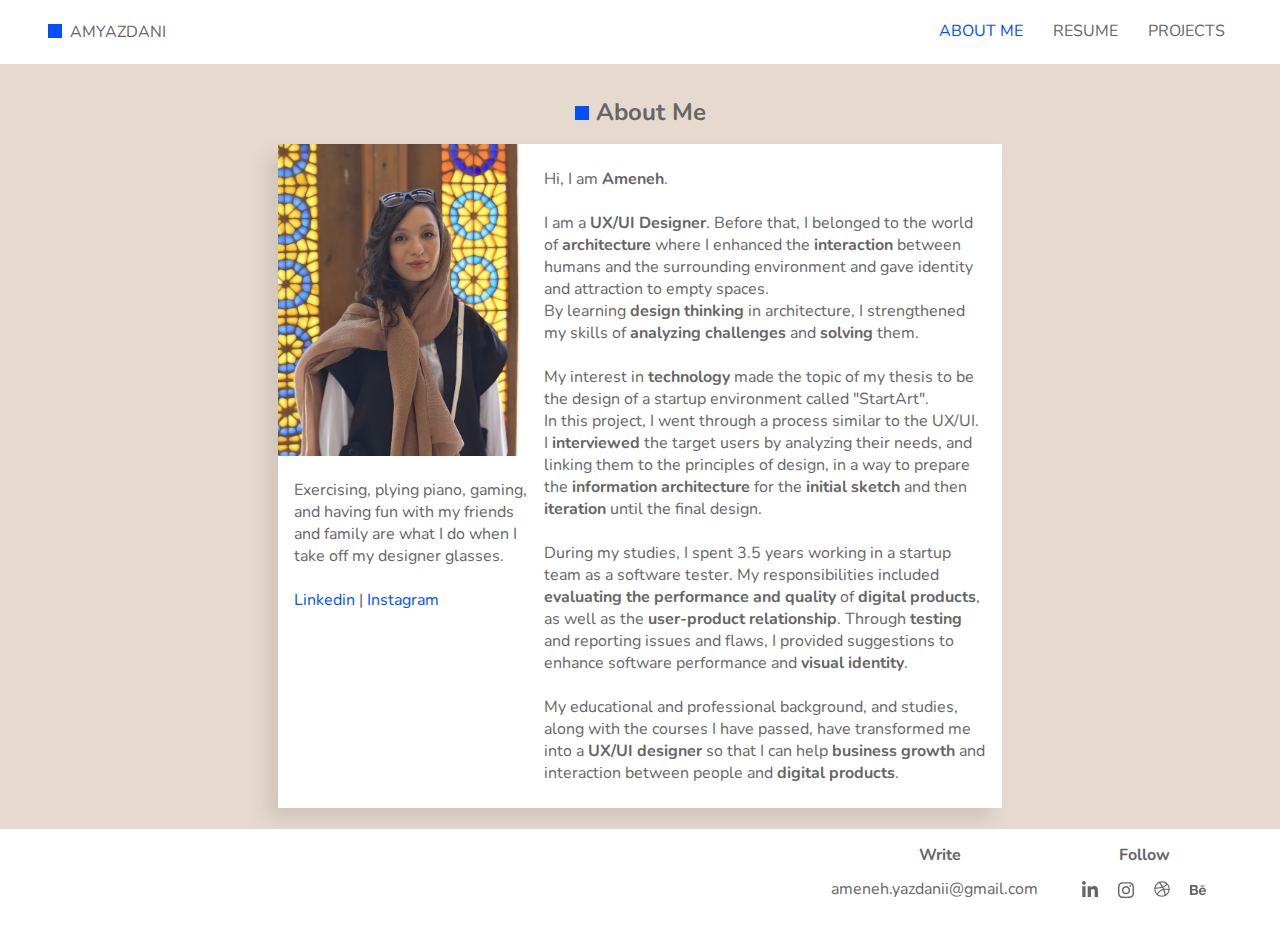
==== commit a4615b36: "edit cv" ====
--- a/amyazdani_about_me.html
+++ b/amyazdani_about_me.html
@@ -11,18 +11,18 @@
               
 <link href="https://fonts.googleapis.com/css?family=Nunito:400,700" rel="stylesheet" type="text/css">
 <link href="https://fonts.googleapis.com/css?family=Quicksand:400,700" rel="stylesheet" type="text/css"></head>
-              <body id="ictmuh"><div id="im3d6d" class="navbar"><div data-gjs="navbar" id="i4sfzp" class="navbar-container"><a href="./index.html" id="izlbej" class="navbar-brand"><span data-selectme="" id="icvru9"></span>AMYAZDANI<br/></a><div id="ioh79t" class="navbar-burger"><div id="i9qbnk" class="navbar-burger-line"></div><div id="isosxf" class="navbar-burger-line"></div><div id="irc9un" class="navbar-burger-line"></div></div><div data-gjs="navbar-items" id="iz6h1b" class="navbar-items-c"><nav id="id3p51" class="navbar-menu"><a href="amyazdani_about_me.html" id="ik63zl" class="navbar-menu-link">ABOUT ME</a><a href="amyazdani_resume.html" id="ihg8vq" class="navbar-menu-link">RESUME</a><a href="amyazdani_projects.html" id="itzj7c" class="navbar-menu-link">PROJECTS</a></nav></div></div></div><div id="i6vx6y" class="gjs-grid-row"><div id="in93ic" class="gjs-grid-column"><div id="ibec4w" class="gjs-grid-row"><div id="iukr4h" class="gjs-grid-column"><h1 id="i1jmhb" class="gjs-heading"><span id="il3zx3"></span> About Me<br/></h1></div></div><div id="i7b23y" class="gjs-grid-row"><div id="inpjfg" class="gjs-grid-column"><img id="imrhl9" src="assets/9k_"/><div id="i2nel6w" class="gjs-grid-row"><div id="ihcefk8" class="gjs-grid-column"><div id="izh1wth">Exercising, gaming, and having fun with my friends and family are what I do when I take off my designer glasses.<br/><br/> <a id="i49g8mo-3" draggable="true" href="https://www.linkedin.com/in/ameneh-yazdani" target="_blank" class="gjs-link">Linkedin</a> | <a id="i0axe6y-3" draggable="true" href="https://www.instagram.com/amy.uix" target="_blank" class="gjs-link">Instagram</a><br id="icwtvi-3" draggable="true"/></div></div></div></div><div id="i4qrc3" class="gjs-grid-column"><div id="iefmge">Hi, I am <b>Ameneh</b>.<br/><br/>I am a <b id="illwhg">UX/UI Designer</b>. Before that, I belonged to the world of <b>architecture</b>
+              <body id="ictmuh"><div id="im3d6d" class="navbar"><div data-gjs="navbar" id="i4sfzp" class="navbar-container"><a href="./index.html" id="izlbej" class="navbar-brand"><span data-selectme="" id="icvru9"></span>AMYAZDANI<br/></a><div id="ioh79t" class="navbar-burger"><div id="i9qbnk" class="navbar-burger-line"></div><div id="isosxf" class="navbar-burger-line"></div><div id="irc9un" class="navbar-burger-line"></div></div><div data-gjs="navbar-items" id="iz6h1b" class="navbar-items-c"><nav id="id3p51" class="navbar-menu"><a href="amyazdani_about_me.html" id="ik63zl" class="navbar-menu-link">ABOUT ME</a><a href="amyazdani_resume.html" id="ihg8vq" class="navbar-menu-link">RESUME</a><a href="amyazdani_projects.html" id="itzj7c" class="navbar-menu-link">PROJECTS</a></nav></div></div></div><div id="i6vx6y" class="gjs-grid-row"><div id="in93ic" class="gjs-grid-column"><div id="ibec4w" class="gjs-grid-row"><div id="iukr4h" class="gjs-grid-column"><h1 id="i1jmhb" class="gjs-heading"><span id="il3zx3"></span> About Me<br/></h1></div></div><div id="i7b23y" class="gjs-grid-row"><div id="inpjfg" class="gjs-grid-column"><img id="imrhl9" src="assets/9k_"/><div id="i2nel6w" class="gjs-grid-row"><div id="ihcefk8" class="gjs-grid-column"><div id="izh1wth">Exercising, plying piano, gaming, and having fun with my friends and family are what I do when I take off my designer glasses.<br/><br/> <a id="i49g8mo-3" draggable="true" href="https://www.linkedin.com/in/ameneh-yazdani" target="_blank" class="gjs-link">Linkedin</a> | <a id="i0axe6y-3" draggable="true" href="https://www.instagram.com/amy.uix" target="_blank" class="gjs-link">Instagram</a><br id="icwtvi-3" draggable="true"/></div></div></div></div><div id="i4qrc3" class="gjs-grid-column"><div id="icnkvfb">Hi, I am <b>Ameneh</b>.<br/><br/>I am a <b>UX/UI</b><b id="i1ug01"> Designer</b>. Before that, I belonged to the world of <b>architecture</b>
+ where I enhanced the <b>interaction</b> between humans and the surrounding 
+environment and gave identity and attraction to empty spaces.<br/>By learning <b>design thinking</b> in architecture, I strengthened my skills of <b id="iqk5sdh">analyzing challenges</b> and <b>solving</b> them.<br/><br/>My interest in <b>technology</b> made the topic of my thesis to be the design of a startup environment called "StartArt".<br/>In this project, I went through a process similar to the UX/UI. I <b>interviewed</b> the target users by analyzing their needs, and linking them to the principles of design, in a way to prepare the <b>information architecture</b> for the <b>initial sketch</b> and then <b>iteration</b> until the final design.<br/><br/>During my studies, I spent 3.5 years working in a startup team as a software tester. My responsibilities included <b>evaluating the performance and quality</b> of <b>digital products</b>,
+ as well as the <b>user-product relationship</b>. Through <b>testing</b> and reporting
+ issues and flaws, I provided suggestions to enhance software 
+performance and <b>visual identity</b>.<br/><br/>My educational and professional background, and studies, along with the courses I have passed, have transformed me into a <b id="ikzsxy-2" draggable="true">UX/UI designer</b> so that I can help <b id="imrzbbg-2" draggable="true">business growth</b> and interaction between people and <b id="izi00bp-2" draggable="true">digital products</b>.<br/><br/>Exercising, playing piano, gaming, and having fun with my friends and family are what I
+ do when I take off my designer glasses.<br/><br/> <a href="https://www.linkedin.com/in/ameneh-yazdani" target="_blank" id="im82m4o" class="gjs-link">Linkedin</a> | <a href="https://www.instagram.com/amy.uix" target="_blank" id="ie6ht2o" class="gjs-link">Instagram</a><br/></div><div id="iefmge">Hi, I am <b>Ameneh</b>.<br/><br/>I am a <b id="illwhg">UX/UI Designer</b>. Before that, I belonged to the world of <b>architecture</b>
  where I enhanced the <b id="iizetct">interaction</b> between humans and the surrounding 
 environment and gave identity and attraction to empty spaces.<br/>By learning <b>design thinking</b> in architecture, I strengthened my skills of <b>analyzing challenges</b> and <b>solving</b> them.<br/><br/>My interest in <b>technology</b> made the topic of my thesis to be the design of a startup environment called "StartArt".<br/>In this project, I went through a process similar to the UX/UI. I <b>interviewed</b> the target users by analyzing their needs, and linking them to the principles of design, in a way to prepare the <b id="iw4js5">information architecture</b> for the <b>initial sketch</b> and then <b id="i67tnn">iteration</b> until the final design.<br/><br/>During my studies, I spent 3.5 years working in a startup team as a software tester. My responsibilities included <b>evaluating the performance and quality</b> of <b>digital products</b>,
  as well as the <b>user-product relationship</b>. Through <b>testing</b> and reporting
  issues and flaws, I provided suggestions to enhance software 
-performance and <b>visual identity</b>.<br/><br/>My educational and professional background, and studies, along with the courses I have passed, have transformed me into a <b id="ikzsxy">UX/UI designer</b> so that I can help the interaction between people and <b>digital products</b> and act as a <b id="i4x23z">mentor</b> within design teams.<br/></div><div id="icnkvfb">Hi, I am <b>Ameneh</b>.<br/><br/>I am a <b>UX/UI</b><b id="i1ug01"> Designer</b>. Before that, I belonged to the world of <b>architecture</b>
- where I enhanced the <b>interaction</b> between humans and the surrounding 
-environment and gave identity and attraction to empty spaces.<br/>By learning <b>design thinking</b> in architecture, I strengthened my skills of <b id="iqk5sdh">analyzing challenges</b> and <b>solving</b> them.<br/><br/>My interest in <b>technology</b> made the topic of my thesis to be the design of a startup environment called "StartArt".<br/>In this project, I went through a process similar to the UX/UI. I <b>interviewed</b> the target users by analyzing their needs, and linking them to the principles of design, in a way to prepare the <b>information architecture</b> for the <b>initial sketch</b> and then <b>iteration</b> until the final design.<br/><br/>During my studies, I spent 3.5 years working in a startup team as a software tester. My responsibilities included <b>evaluating the performance and quality</b> of <b>digital products</b>,
- as well as the <b>user-product relationship</b>. Through <b>testing</b> and reporting
- issues and flaws, I provided suggestions to enhance software 
-performance and <b>visual identity</b>.<br/><br/>My educational and professional background, and studies, along with the courses I have passed, have transformed me into a <b id="iwc5smh">UX/UI designer</b> so that I can help the interaction between people and digital products and act as a <b>mentor</b> within design teams.<br/><br/>Exercising, gaming, and having fun with my friends and family are what I
- do when I take off my designer glasses.<br/><br/> <a href="https://www.linkedin.com/in/ameneh-yazdani" target="_blank" id="im82m4o" class="gjs-link">Linkedin</a> | <a href="https://www.instagram.com/amy.uix" target="_blank" id="ie6ht2o" class="gjs-link">Instagram</a><br/></div></div></div></div><div id="iglv3r" class="gjs-grid-column"><div id="iycfcc" class="gjs-custom-code"><section id="ie242h-4" class="gjs-section"><div id="im2js2-4" class="gjs-container"><div id="iene2k-4" class="gjs-grid-row"><div id="ic12m9-4" class="gjs-grid-column"><div id="igm6dx-4" class="gjs-grid-row"><div id="ippa7v-4" class="gjs-grid-column"><div id="irnk75-4"><b id="i36aaj-2-4">Write</b></div><div id="ir4frd-4">ameneh.yazdanii@gmail.com<br id="itm0ik-2-3" draggable="true"/></div></div></div></div><div id="i5v60v-4" class="gjs-grid-column"><div id="i3srwa-4" class="gjs-grid-row"><div id="ioxxzo-4" class="gjs-grid-column"><div id="idp0oi-4"><b id="ieya2i-4">Follow</b></div><div id="i5dv8p-4" class="gjs-grid-row"><div id="if9tjs-4" class="gjs-grid-column"><a href="https://www.linkedin.com/in/ameneh-yazdani" target="_blank" id="i13ovx-4" class="gjs-link-box"><div data-type-icon="" title="Amy.uix" id="io9v9u-4" class="gjs-icon"><svg xmlns="http://www.w3.org/2000/svg" viewBox="0 0 448 512"><path d="M100.28 448H7.4V148.9h92.88zM53.79 108.1C24.09 108.1 0 83.5 0 53.8a53.79 53.79 0 0 1 107.58 0c0 29.7-24.1 54.3-53.79 54.3zM447.9 448h-92.68V302.4c0-34.7-.7-79.2-48.29-79.2-48.29 0-55.69 37.7-55.69 76.7V448h-92.78V148.9h89.08v40.8h1.3c12.4-23.5 42.69-48.3 87.88-48.3 94 0 111.28 61.9 111.28 142.3V448z">
+performance and <b>visual identity</b>.<br/><br/>My educational and professional background, and studies, along with the courses I have passed, have transformed me into a <b id="ikzsxy">UX/UI designer</b> so that I can help <b>business growth</b> and interaction between people and <b>digital products</b>.<br/></div></div></div></div><div id="iglv3r" class="gjs-grid-column"><div id="iycfcc" class="gjs-custom-code"><section id="ie242h-4" class="gjs-section"><div id="im2js2-4" class="gjs-container"><div id="iene2k-4" class="gjs-grid-row"><div id="ic12m9-4" class="gjs-grid-column"><div id="igm6dx-4" class="gjs-grid-row"><div id="ippa7v-4" class="gjs-grid-column"><div id="irnk75-4"><b id="i36aaj-2-4">Write</b></div><div id="ir4frd-4">ameneh.yazdanii@gmail.com<br id="itm0ik-2-3" draggable="true"/></div></div></div></div><div id="i5v60v-4" class="gjs-grid-column"><div id="i3srwa-4" class="gjs-grid-row"><div id="ioxxzo-4" class="gjs-grid-column"><div id="idp0oi-4"><b id="ieya2i-4">Follow</b></div><div id="i5dv8p-4" class="gjs-grid-row"><div id="if9tjs-4" class="gjs-grid-column"><a href="https://www.linkedin.com/in/ameneh-yazdani" target="_blank" id="i13ovx-4" class="gjs-link-box"><div data-type-icon="" title="Amy.uix" id="io9v9u-4" class="gjs-icon"><svg xmlns="http://www.w3.org/2000/svg" viewBox="0 0 448 512"><path d="M100.28 448H7.4V148.9h92.88zM53.79 108.1C24.09 108.1 0 83.5 0 53.8a53.79 53.79 0 0 1 107.58 0c0 29.7-24.1 54.3-53.79 54.3zM447.9 448h-92.68V302.4c0-34.7-.7-79.2-48.29-79.2-48.29 0-55.69 37.7-55.69 76.7V448h-92.78V148.9h89.08v40.8h1.3c12.4-23.5 42.69-48.3 87.88-48.3 94 0 111.28 61.9 111.28 142.3V448z">
                       </path></svg></div></a><a href="https://www.instagram.com/amy.uix" target="_blank" id="i0utdw-4" class="gjs-link-box"><div data-type-icon="" title="Amy.uix" id="i98dmz-4" class="gjs-icon"><svg xmlns="http://www.w3.org/2000/svg" viewBox="0 0 448 512"><path d="M224.1 141c-63.6 0-114.9 51.3-114.9 114.9s51.3 114.9 114.9 114.9S339 319.5 339 255.9 287.7 141 224.1 141zm0 189.6c-41.1 0-74.7-33.5-74.7-74.7s33.5-74.7 74.7-74.7 74.7 33.5 74.7 74.7-33.6 74.7-74.7 74.7zm146.4-194.3c0 14.9-12 26.8-26.8 26.8-14.9 0-26.8-12-26.8-26.8s12-26.8 26.8-26.8 26.8 12 26.8 26.8zm76.1 27.2c-1.7-35.9-9.9-67.7-36.2-93.9-26.2-26.2-58-34.4-93.9-36.2-37-2.1-147.9-2.1-184.9 0-35.8 1.7-67.6 9.9-93.9 36.1s-34.4 58-36.2 93.9c-2.1 37-2.1 147.9 0 184.9 1.7 35.9 9.9 67.7 36.2 93.9s58 34.4 93.9 36.2c37 2.1 147.9 2.1 184.9 0 35.9-1.7 67.7-9.9 93.9-36.2 26.2-26.2 34.4-58 36.2-93.9 2.1-37 2.1-147.8 0-184.8zM398.8 388c-7.8 19.6-22.9 34.7-42.6 42.6-29.5 11.7-99.5 9-132.1 9s-102.7 2.6-132.1-9c-19.6-7.8-34.7-22.9-42.6-42.6-11.7-29.5-9-99.5-9-132.1s-2.6-102.7 9-132.1c7.8-19.6 22.9-34.7 42.6-42.6 29.5-11.7 99.5-9 132.1-9s102.7-2.6 132.1 9c19.6 7.8 34.7 22.9 42.6 42.6 11.7 29.5 9 99.5 9 132.1s2.7 102.7-9 132.1z">
                       </path></svg></div></a><a href="https://dribbble.com/amy-uix" target="_blank" id="ibwmsa-4" class="gjs-link-box"><div data-type-icon="" title="Amy.uix" id="ikxn64-4" class="gjs-icon"><svg xmlns="http://www.w3.org/2000/svg" viewBox="0 0 512 512"><path d="M256 8C119.252 8 8 119.252 8 256s111.252 248 248 248 248-111.252 248-248S392.748 8 256 8zm163.97 114.366c29.503 36.046 47.369 81.957 47.835 131.955-6.984-1.477-77.018-15.682-147.502-6.818-5.752-14.041-11.181-26.393-18.617-41.614 78.321-31.977 113.818-77.482 118.284-83.523zM396.421 97.87c-3.81 5.427-35.697 48.286-111.021 76.519-34.712-63.776-73.185-116.168-79.04-124.008 67.176-16.193 137.966 1.27 190.061 47.489zm-230.48-33.25c5.585 7.659 43.438 60.116 78.537 122.509-99.087 26.313-186.36 25.934-195.834 25.809C62.38 147.205 106.678 92.573 165.941 64.62zM44.17 256.323c0-2.166.043-4.322.108-6.473 9.268.19 111.92 1.513 217.706-30.146 6.064 11.868 11.857 23.915 17.174 35.949-76.599 21.575-146.194 83.527-180.531 142.306C64.794 360.405 44.17 310.73 44.17 256.323zm81.807 167.113c22.127-45.233 82.178-103.622 167.579-132.756 29.74 77.283 42.039 142.053 45.189 160.638-68.112 29.013-150.015 21.053-212.768-27.882zm248.38 8.489c-2.171-12.886-13.446-74.897-41.152-151.033 66.38-10.626 124.7 6.768 131.947 9.055-9.442 58.941-43.273 109.844-90.795 141.978z"></path></svg></div></a><a href="https://www.behance.net/amy-uix" target="_blank" id="i50127-4" class="gjs-link-box"><div data-type-icon="" title="Amy.uix" id="i4okzw-4" class="gjs-icon"><svg xmlns="http://www.w3.org/2000/svg" viewBox="0 0 576 512"><path d="M232 237.2c31.8-15.2 48.4-38.2 48.4-74 0-70.6-52.6-87.8-113.3-87.8H0v354.4h171.8c64.4 0 124.9-30.9 124.9-102.9 0-44.5-21.1-77.4-64.7-89.7zM77.9 135.9H151c28.1 0 53.4 7.9 53.4 40.5 0 30.1-19.7 42.2-47.5 42.2h-79v-82.7zm83.3 233.7H77.9V272h84.9c34.3 0 56 14.3 56 50.6 0 35.8-25.9 47-57.6 47zm358.5-240.7H376V94h143.7v34.9zM576 305.2c0-75.9-44.4-139.2-124.9-139.2-78.2 0-131.3 58.8-131.3 135.8 0 79.9 50.3 134.7 131.3 134.7 61.3 0 101-27.6 120.1-86.3H509c-6.7 21.9-34.3 33.5-55.7 33.5-41.3 0-63-24.2-63-65.3h185.1c.3-4.2.6-8.7.6-13.2zM390.4 274c2.3-33.7 24.7-54.8 58.5-54.8 35.4 0 53.2 20.8 56.2 54.8H390.4z"></path></svg></div></a></div></div></div></div></div></div></div></section></div></div></div></body>
 <script src="./js/main.js"></script>
--- a/css/style.css
+++ b/css/style.css
@@ -1 +1 @@
-* { box-sizing: border-box; } body {margin: 0;}.text-content{line-height:20px;}.text-main-content{line-height:30px;font-size:1.2rem;}#iau9{font-family:Nunito,Arial,Helvetica,sans-serif;background-image:linear-gradient(180deg,rgba(59,130,245,0.11),white 14%);background-position:0px 0px;background-size:100% 100%;background-repeat:repeat;background-attachment:scroll;background-origin:padding-box;color:#475569;}.gjs-grid-column.feature-item{padding-top:15px;padding-right:15px;padding-bottom:15px;padding-left:15px;display:flex;flex-direction:column;gap:15px;min-width:30%;}.gjs-grid-column.testimonial-item{padding-top:15px;padding-right:15px;padding-bottom:15px;padding-left:15px;display:flex;flex-direction:column;gap:15px;min-width:45%;background-color:rgba(247, 247, 247, 0.23);border-top-left-radius:5px;border-top-right-radius:5px;border-bottom-right-radius:5px;border-bottom-left-radius:5px;align-items:flex-start;border-top-width:1px;border-right-width:1px;border-bottom-width:1px;border-left-width:1px;border-top-style:solid;border-right-style:solid;border-bottom-style:solid;border-left-style:solid;border-top-color:rgba(0, 0, 0, 0.06);border-right-color:rgba(0, 0, 0, 0.06);border-bottom-color:rgba(0, 0, 0, 0.06);border-left-color:rgba(0, 0, 0, 0.06);}.gjs-button{vertical-align:top;max-width:100%;display:inline-block;text-decoration:none;color:white;padding-right:15px;padding-bottom:10px;padding-left:15px;background-color:rgb(36, 99, 235);border-top-left-radius:5px;border-top-right-radius:5px;border-bottom-right-radius:5px;border-bottom-left-radius:5px;padding-top:10px;font-size:1.1rem;text-align:center;}.gjs-text-blue{color:rgb(36, 99, 235);}.gjs-link:hover{color:rgb(36, 99, 235);text-decoration:underline;}.gjs-icon.gjs-feature-icon{padding-top:10px;padding-right:10px;padding-bottom:10px;padding-left:10px;background-color:rgb(36, 99, 235);color:white;border-top-left-radius:10px;border-top-right-radius:10px;border-bottom-right-radius:10px;border-bottom-left-radius:10px;}.gjs-grid-row{display:flex;justify-content:flex-start;align-items:stretch;flex-direction:row;min-height:auto;padding:10px 0;}.gjs-grid-column{flex:1 1 0%;padding:5px 0;}#i25o{flex-direction:row;flex-wrap:nowrap;padding-top:0px;padding-bottom:0px;min-height:724px;}#ir4l{background-color:#ffffff;flex:6 1 0%;align-self:stretch;text-align:center;padding-top:0px;padding-right:0px;padding-bottom:0px;padding-left:0px;justify-content:flex-start;align-items:center;display:flex;line-height:0px;letter-spacing:0px;font-size:0px;margin-top:0px;margin-right:0px;margin-bottom:0px;margin-left:0px;}#itks{background-color:rgb(230, 218, 206);flex:4 0 1%;padding-top:0px;padding-bottom:0px;padding-right:5px;padding-left:5px;}#i5uq{position:absolute;top:100px;padding-top:0px;padding-right:0px;padding-bottom:0px;padding-left:0px;justify-content:center;flex-direction:row;width:100%;border-top-width:0px;border-right-width:0px;border-bottom-width:0px;border-left-width:0px;display:flex;color:#666666;}#iozj{padding-top:0px;padding-right:0px;padding-bottom:0px;padding-left:0px;width:375px;flex:0 0 auto;display:flex;justify-content:flex-start;flex-direction:row;box-shadow:-11px 11px 17px 0px rgba(138, 131, 124, 0.23) ;}#i791{color:rgba(0, 0, 0, 1);width:205px;height:205px;border-top-left-radius:100%;border-top-right-radius:100%;border-bottom-right-radius:100%;border-bottom-left-radius:100%;margin-bottom:34px;margin-top:32px;background-color:rgba(255, 255, 255, 0);min-height:64px;}#im23{justify-content:center;padding-top:0px;padding-right:0px;padding-bottom:0px;padding-left:0px;width:375px;background-color:#f4ece6;}#ianzh{align-self:auto;text-align:center;padding-top:0px;padding-bottom:0px;transform-style:flat;}.gjs-heading{margin:0;}#insnv{padding:10px;padding-top:0px;padding-right:0px;padding-bottom:0px;padding-left:0px;margin-bottom:51px;color:#666666;font-size:16px;}.gjs-divider{height:3px;width:100%;margin:10px;background-color:rgba(0, 0, 0, 0.05);}#imp0k{width:50px;background-color:#0050ff;margin-top:25px;margin-right:auto;margin-bottom:25px;margin-left:auto;}#i3u7p{width:100%;min-height:46px;padding-top:0px;padding-bottom:0px;}#iwslp{background-color:rgba(255, 255, 255, 1);display:flex;justify-content:center;align-items:center;padding-top:0px;padding-bottom:0px;height:53px;min-height:53px;flex-basis:6%;}.gjs-icon{display:inline-block;text-decoration:none;color:inherit;vertical-align:middle;fill:currentColor;width:50px;height:50px;}.gjs-link-box{color:inherit;display:inline-block;vertical-align:top;padding:10px;max-width:100%;text-decoration:none;}.gjs-link{vertical-align:top;max-width:100%;display:inline-block;text-decoration:none;color:inherit;}.navbar{background-color:#222;color:#ddd;min-height:50px;width:100%;}.navbar-container{max-width:950px;margin:0 auto;width:95%;}.navbar-items-c{display:inline-block;float:right;}.navbar-container::after{content:"";clear:both;display:block;}.navbar-brand{vertical-align:top;display:inline-block;padding:5px;min-height:50px;min-width:50px;color:inherit;text-decoration:none;}.navbar-menu{padding:10px 0;display:block;float:right;margin:0;}.navbar-menu-link{margin:0;color:inherit;text-decoration:none;display:inline-block;padding:10px 15px;}.navbar-burger{margin:10px 0;width:45px;padding:5px 10px;display:none;float:right;cursor:pointer;}.navbar-burger-line{padding:1px;background-color:white;margin:5px 0;}#irisc{min-height:64px;padding-left:8px;padding-right:8px;padding-bottom:21px;min-width:64px;padding-top:21px;font-size:16px;color:#0050FF;flex-direction:row;}#mainNavContainer{display:block;max-width:1200px;height:64px;}#mainNav{background-color:rgba(255, 255, 255, 1);color:rgba(0, 0, 0, 1);position:fixed;top:0px;z-index:10;min-height:64px;}#ihxmg{font-size:100px;color:#666666;}#i42mx{text-align:left;margin-top:0px;margin-right:0px;margin-bottom:0px;margin-left:32px;flex:0 0 auto;display:block;align-self:center;}#i25o:hover{padding-top:0px;padding-right:0px;padding-bottom:0px;padding-left:0px;}#iazq1{white-space:break-spaces;font-size:20px;color:#666666;width:375px;display:block;margin-top:16px;font-weight:200;}#io8o2:hover{color:#0050ff;}#iezv8:hover{color:#0050ff;}#io22g:hover{color:#0050ff;}#ixq4tj{margin-top:0px;margin-right:0px;margin-bottom:0px;margin-left:0px;display:none;}#ibwvfp{color:rgba(255, 255, 255, 1);background-color:#0050ff;border-top-left-radius:100px;border-top-right-radius:100px;border-bottom-right-radius:100px;border-bottom-left-radius:100px;width:130px;height:36px;display:inline-block;text-align:center;margin-right:10px;font-size:14px;margin-top:0px;margin-bottom:0px;margin-left:0px;padding-top:10px;padding-bottom:10px;}#ibwvfp:hover{text-decoration:none;text-align:center;}#i9ak09{color:rgba(0, 0, 0, 1);background-color:rgba(255, 255, 255, 1);border-top-left-radius:100px;border-top-right-radius:100px;border-bottom-right-radius:100px;border-bottom-left-radius:100px;width:130px;height:36px;display:inline-block;text-align:center;padding-top:9px;padding-bottom:9px;border-top-color:rgba(0, 0, 0, 1);border-right-color:rgba(0, 0, 0, 1);border-bottom-color:rgba(0, 0, 0, 1);border-left-color:rgba(0, 0, 0, 1);border-top-width:2px;border-right-width:2px;border-bottom-width:2px;border-left-width:2px;border-top-style:solid;border-right-style:solid;border-bottom-style:solid;border-left-style:solid;font-size:14px;}#i9ak09:hover{text-decoration:none;text-align:center;}#ixsa9g{padding-top:0px;padding-bottom:0px;margin-top:16px;margin-bottom:10px;}#igydwi{color:rgba(255,255,255,1);background-color:#0050ff;width:136px;height:36px;display:inline-block;text-align:center;margin-right:10px;font-size:14px;margin-left:0px;padding-top:7px;padding-bottom:7px;border-top-width:2px;border-right-width:2px;border-bottom-width:2px;border-left-width:2px;border-top-style:solid;border-right-style:solid;border-bottom-style:solid;border-left-style:solid;border-top-left-radius:100px;border-top-right-radius:100px;border-bottom-right-radius:100px;border-bottom-left-radius:100px;border-top-color:#0050ff;border-right-color:#0050ff;border-bottom-color:#0050ff;border-left-color:#0050ff;box-sizing:border-box;}#igydwi:hover{text-decoration:none;text-align:center;color:rgba(0, 0, 0, 1);background-color:rgba(255, 255, 255, 1);border-top-color:#0050ff;border-right-color:#0050ff;border-bottom-color:#0050ff;border-left-color:#0050ff;border-top-left-radius:100px;border-top-right-radius:100px;border-bottom-right-radius:100px;border-bottom-left-radius:100px;border-top-style:solid;border-right-style:solid;border-bottom-style:solid;border-left-style:solid;border-top-width:2px;border-right-width:2px;border-bottom-width:2px;border-left-width:2px;padding-top:7px;padding-bottom:7px;}#ihq8y9{color:#666666;background-color:rgba(255,255,255,1);border-top-left-radius:100px;border-top-right-radius:100px;border-bottom-right-radius:100px;border-bottom-left-radius:100px;width:136px;height:36px;display:inline-block;text-align:center;padding-top:7px;padding-bottom:7px;border-top-color:#666666;border-right-color:#666666;border-bottom-color:#666666;border-left-color:#666666;border-top-style:solid;border-right-style:solid;border-bottom-style:solid;border-left-style:solid;font-size:14px;border-top-width:2px;border-right-width:2px;border-bottom-width:2px;border-left-width:2px;}#ihq8y9:hover{text-decoration:none;text-align:center;border-top-style:none;border-right-style:none;border-bottom-style:none;border-left-style:none;background-color:#0050ff;color:rgba(255, 255, 255, 1);padding-top:9px;padding-bottom:9px;}#i2eptz{padding-top:0px;padding-bottom:0px;margin-top:16px;margin-bottom:10px;}#navbarMenu{height:64px;}#irhdi2{min-height:64px;padding-left:8px;padding-right:8px;padding-bottom:21px;min-width:64px;padding-top:21px;font-size:16px;color:#666666;}#iov8y7:hover{color:#0050ff;}#iov8y7{color:#0050ff;}#igw63x:hover{color:#0050ff;}#if4li4:hover{color:#0050ff;}#irljbp{height:64px;}#i78d9u{display:block;max-width:1200px;height:64px;}#iqfgrt{background-color:rgba(255, 255, 255, 1);color:rgba(0, 0, 0, 1);position:fixed;top:0px;z-index:10;min-height:64px;}#i4d6wd{font-family:Nunito,Arial,Helvetica,sans-serif;color:#475569;background-color:rgb(230,218,206);}.gjs-container{width:90%;margin:0 auto;max-width:1200px;}.gjs-section{display:flex;padding:50px 0;}#ijr3ad{margin-top:64px;padding-top:32px;}#i2za1o{width:100%;max-width:724px;display:block;justify-content:space-between;}#i8f7qs{display:flex;justify-content:center;margin-bottom:16px;padding-top:0px;padding-bottom:0px;}#ifrtbx{padding:10px;color:#0050ff;font-weight:600;font-size:16px;}#ivi7ae{padding:10px;color:#666666;font-size:14px;}#izx4k6{font-size:9.000000pt;}#i168yk{padding:10px;color:#0050ff;font-weight:600;font-size:16px;}#imwpn4{padding:10px;color:#666666;font-size:14px;}#i9xg2a{padding:10px;color:#666666;font-size:14px;}#iyaw9l{flex-basis:42%;flex-grow:0;}#i84zjh{font-size:9.000000pt;}#iztz53{padding:10px;font-size:14px;color:#666666;}#iamm1l{padding-top:24px;padding-right:0px;padding-bottom:8px;padding-left:0px;}#izk48e{flex-direction:row;}#iapwzv{background-color:rgba(255, 255, 255, 1);padding-top:48px;padding-right:48px;padding-bottom:48px;padding-left:48px;color:#666666;box-shadow:-11px 11px 17px 0 rgba(138, 131, 124, 0.23) ;}#iv5one{display:block;padding-top:0px;padding-right:0px;padding-bottom:10px;padding-left:0px;}#ih1t1v{padding:10px;color:#0050ff;font-weight:600;font-size:16px;}#ituaob{padding:10px;color:#666666;font-size:14px;}#ic1vqj{padding:10px;color:#666666;font-size:14px;}#iop592{flex-basis:30%;flex-grow:0;}#i2twmb{flex-direction:row;}#ivxel1{background-color:rgba(255, 255, 255, 1);padding-top:48px;padding-right:48px;padding-bottom:48px;padding-left:48px;box-shadow:-11px 11px 17px 0 rgba(138, 131, 124, 0.23) ;}#iuh3by{display:block;padding-top:0px;padding-bottom:0px;margin-top:16px;margin-right:0px;margin-bottom:0px;margin-left:0px;}#iz9ju3{display:flex;justify-content:space-between;color:#666666;}#ixzp3j{padding-top:0px;padding-bottom:0px;margin-top:16px;margin-right:0px;margin-bottom:0px;margin-left:0px;display:block;min-height:55px;}#ilicjo{width:100%;max-width:724px;display:block;justify-content:space-between;}#ic2p8r{padding-top:0px;margin-top:0px;}#iibh4n{display:flex;justify-content:space-between;color:#666666;}#i27mfs{padding:10px;color:#666666;padding-left:0px;font-size:16px;}#i4ib57{background-color:rgba(255, 255, 255, 1);padding-top:48px;padding-right:48px;padding-bottom:48px;padding-left:48px;color:#666666;box-shadow:-11px 11px 17px 0 rgba(138, 131, 124, 0.23) ;}#igd8iv{padding-top:0px;padding-bottom:0px;margin-top:16px;margin-right:0px;margin-bottom:0px;margin-left:0px;display:block;min-height:55px;}#iz4ruy{width:100%;max-width:724px;display:block;justify-content:space-between;}#i3e59g{padding-top:0px;margin-top:0px;}#igx10f{display:inline-block;width:12px;height:12px;background-color:#0050ff;}#ib4r34{flex-direction:row;padding-top:0px;padding-bottom:0px;}#i5q8ou{display:inline-block;width:12px;height:12px;background-color:#0050ff;}#ixgmh6{padding:10px;padding-left:0px;font-size:16px;}#iwoise{display:inline-block;width:12px;height:12px;background-color:#0050ff;}#il6ttk{padding:10px;padding-left:0px;font-size:16px;}#ivyzjz{white-space:pre-wrap;color:#666666;}#ifgxej{white-space:pre-wrap;color:#666666;}#ikd90g{display:inline-block;width:12px;height:12px;background-color:#0050ff;}#ivh3pg{white-space:pre-wrap;}#i60bkh{padding:10px;padding-left:0px;font-size:16px;}#imgk0p{white-space:pre-wrap;color:#666666;}#ii4j8i{display:inline-block;width:12px;height:12px;background-color:#0050ff;}#iivh9d{white-space:pre-wrap;}#i0197c{padding:10px;color:#666666;padding-left:0px;font-size:16px;}#imlq81{white-space:pre-wrap;}#iqct6f{display:inline-block;width:12px;height:12px;background-color:#0050ff;}#ikp0sd{white-space:pre-wrap;}#imsro3{padding:10px;padding-left:0px;font-size:16px;}#iz6kzm{white-space:pre-wrap;color:#666666;}#i9ey9s{display:inline-block;width:12px;height:12px;background-color:#0050ff;}#ihqfvs{white-space:pre-wrap;}#ieebf5{padding:10px;color:#666666;padding-left:0px;font-size:16px;}#ijnmy2{display:inline-block;width:12px;height:12px;background-color:#0050ff;}#i2g4n7{padding:10px;color:#666666;padding-left:0px;font-size:16px;}#iw8epz{display:inline-block;height:12px;background-color:#0050ff;width:12px;}#i3hzwp{padding:10px;padding-left:0px;font-size:16px;}#ijxxgu{display:inline-block;width:12px;height:12px;background-color:#0050ff;}#iwt7nk{padding:10px;padding-left:0px;font-size:16px;}#i5cbbf{display:inline-block;width:12px;height:12px;background-color:#0050ff;}#imokom{white-space:pre-wrap;}#ixom1c{padding:10px;padding-left:0px;font-size:16px;}#ih05hn{display:inline-block;width:12px;height:12px;background-color:#0050ff;}#iepa6u{padding:10px;padding-left:0px;font-size:16px;}#i40wwx{display:inline-block;width:12px;height:12px;background-color:#0050ff;}#imi57u{white-space:pre-wrap;}#i237fv{padding:10px;padding-left:0px;font-size:16px;}#i3uxpb{display:inline-block;width:12px;height:12px;background-color:#0050ff;}#i06pmw{white-space:pre-wrap;}#itgk6u{padding:10px;padding-left:0px;font-size:16px;}#idrt0f{display:inline-block;width:12px;height:12px;background-color:#0050ff;}#indtas{padding:10px;padding-left:0px;font-size:16px;}#i95t0h{display:inline-block;width:12px;height:12px;background-color:#0050ff;}#isavt9{white-space:pre-wrap;}#i8xj63{padding:10px;padding-left:0px;font-size:16px;}#i3olcm{flex-direction:row;padding-bottom:0px;padding-top:0px;}#iq5eey{background-color:rgba(255, 255, 255, 1);padding-top:48px;padding-right:48px;padding-bottom:48px;padding-left:48px;box-shadow:-11px 11px 17px 0 rgba(138, 131, 124, 0.23) ;}#i1jzd6{padding-top:0px;padding-bottom:0px;margin-top:16px;margin-right:0px;margin-bottom:0px;margin-left:0px;display:block;min-height:55px;}#iorl5u{white-space:pre-wrap;font-size:16px;color:#666666;}#iv87xj{white-space:pre-wrap;font-size:16px;color:#666666;}#imw3mh{white-space:pre-wrap;font-size:16px;color:#666666;}#ir0jgu{white-space:pre-wrap;font-size:16px;color:#666666;}#iv2iio{white-space:pre-wrap;font-size:16px;color:#666666;}#irluqt{white-space:pre-wrap;font-size:16px;color:#666666;}#igaraq{white-space:pre-wrap;font-size:16px;color:#666666;}#ih88d2{white-space:pre-wrap;font-size:16px;color:#666666;}#i6arl1{padding:10px;color:#666666;font-size:14px;}#i8r5hj{flex-basis:42%;flex-grow:0;}#ioooe8{padding:10px;font-size:14px;color:#666666;}#i6bd14{padding-top:24px;padding-right:0px;padding-bottom:8px;padding-left:0px;}#ir70v3{flex-direction:row;}#i08bo5{background-color:rgba(255, 255, 255, 1);padding-top:48px;padding-right:48px;padding-bottom:48px;padding-left:48px;color:#666666;box-shadow:-11px 11px 17px 0 rgba(138, 131, 124, 0.23) ;}#iu26g2{padding-top:0px;padding-bottom:0px;margin-top:16px;margin-right:0px;margin-bottom:0px;margin-left:0px;display:block;min-height:55px;}#i1x4xk{padding:10px;color:#0050ff;font-weight:600;font-size:16px;}#i0a7z6{padding:10px;color:#666666;font-size:14px;}#io0cv8{padding:10px;color:#666666;font-size:14px;}#ivitxe{flex-basis:42%;flex-grow:0;}#ip8i47{padding-top:6px;padding-right:0px;padding-bottom:6px;padding-left:0px;margin-top:0px;margin-right:0px;margin-bottom:0px;margin-left:0px;}#iqapad{flex-direction:row;}#ihiin8{background-color:rgba(255, 255, 255, 1);padding-top:48px;padding-right:48px;padding-bottom:48px;padding-left:48px;box-shadow:-11px 11px 17px 0px rgba(138, 131, 124, 0.23) ;}#i5cpx6{padding-top:0px;padding-bottom:0px;margin-top:16px;margin-right:0px;margin-bottom:0px;margin-left:0px;display:block;min-height:55px;}#iqvvda{display:inline-block;width:12px;height:12px;color:#0050ff;background-color:#0050ff;}#iam18s{white-space:pre-wrap;}#ibue93{padding:10px;color:#666666;padding-top:10px;padding-right:10px;padding-bottom:10px;padding-left:10px;}#irchrg{white-space:pre-wrap;}#ijkksl{display:inline-block;width:12px;height:12px;background-color:#0050ff;}#i9q9j4{white-space:pre-wrap;}#ie9sqb{padding:10px;font-size:16px;padding-left:0px;}#iqg51g{display:inline-block;width:12px;height:12px;background-color:#0050ff;}#iucom1{white-space:pre-wrap;}#imqx8m{padding:10px;padding-left:0px;font-size:16px;}#ivrl4f{display:inline-block;width:12px;height:12px;background-color:#0050ff;}#iweldk{white-space:pre-wrap;}#irv3tk{padding:10px;font-size:16px;padding-left:0px;}#ivqk46{display:inline-block;width:12px;height:12px;background-color:#0050ff;}#i7vcyp{white-space:pre-wrap;}#iz471g{padding:10px;padding-left:0px;font-size:16px;}#ic6ihm{display:inline-block;width:12px;height:12px;background-color:#0050ff;}#ibfa6o{white-space:pre-wrap;}#id0bz6{padding:10px;padding-left:0px;font-size:16px;}#itwex9{display:inline-block;width:12px;height:12px;background-color:#0050ff;}#iloyzi{white-space:pre-wrap;}#iptrkh{padding:10px;font-size:16px;padding-left:0px;}#isrvja{display:inline-block;width:12px;height:12px;background-color:#0050ff;}#i69lxg{white-space:pre-wrap;}#imz8ko{padding:10px;padding-left:0px;font-size:16px;}#iyp8zd{display:inline-block;width:12px;height:12px;background-color:#0050ff;}#izjgtp{padding:10px;font-size:16px;padding-left:0px;}#iq3nql{display:inline-block;width:12px;height:12px;background-color:#0050ff;}#ia7ko1{white-space:pre-wrap;}#i7ht5i{padding:10px;padding-left:0px;font-size:16px;}#i922xk{flex-basis:1%;width:0px;display:block;}#iaicmi{display:inline-block;width:12px;height:12px;background-color:#0050ff;}#ilug3b{white-space:pre-wrap;}#ir9fov{padding:10px;font-size:16px;padding-left:0px;}#imbn7l{display:inline-block;width:12px;height:12px;background-color:#0050ff;}#in4877{white-space:pre-wrap;}#i7agwn{padding:10px;color:#666666;padding-left:0px;font-size:16px;}#i7gtjg{display:inline-block;width:12px;height:12px;background-color:#0050ff;}#ioyi15{white-space:pre-wrap;}#im8unf{padding:10px;padding-left:0px;font-size:16px;}#ivrazy{display:inline-block;width:12px;height:12px;background-color:#0050ff;}#ibt011{white-space:pre-wrap;}#inn3d2{padding:10px;color:#666666;padding-left:0px;font-size:16px;}#i381ei{font-size:16px;color:#666666;}#iu1e8j{display:flex;justify-content:space-between;}#i1hdow{display:inline-block;width:12px;height:12px;color:#0050ff;background-color:#0050ff;}#i4mf6t{white-space:pre-wrap;}#igeghz{background-color:rgba(255, 255, 255, 1);padding-top:48px;padding-right:48px;padding-bottom:48px;padding-left:48px;margin-top:0px;margin-right:0px;margin-bottom:8px;margin-left:0px;display:flex;box-shadow:-11px 11px 17px 0 rgba(138, 131, 124, 0.23) ;}#i7ko6g{padding-top:0px;padding-bottom:0px;margin-top:16px;margin-right:0px;margin-bottom:0px;margin-left:0px;display:block;min-height:55px;}#i53rux{width:100%;max-width:724px;display:block;justify-content:space-between;}#is449m{padding-top:0px;margin-top:0px;padding-bottom:0px;margin-bottom:50px;}#i1n5yo{display:flex;justify-content:space-between;}#i5rd5t{display:inline-block;width:12px;height:12px;background-color:#0050ff;}#iwubah{white-space:pre-wrap;color:#666666;}#iab5z2{padding:10px;color:#666666;font-size:16px;}#if0fur{display:inline-block;width:12px;height:12px;background-color:#0050ff;}#i04h5i{white-space:pre-wrap;color:#666666;}#ix0z7c{padding:10px;font-size:16px;}#i3pyfz{flex-direction:row;}#iodpvu{background-color:rgba(255, 255, 255, 1);padding-top:48px;padding-right:48px;padding-bottom:48px;padding-left:48px;box-shadow:-11px 11px 17px 0 rgba(138, 131, 124, 0.23) ;}#iqnzxf{padding-top:0px;padding-bottom:0px;margin-top:16px;margin-right:0px;margin-bottom:0px;margin-left:0px;display:block;min-height:55px;}#i4yzge{width:100%;max-width:724px;display:block;justify-content:space-between;}#ioz9yg{padding-top:0px;margin-top:0px;}#i7dm23{color:black;width:500px;display:inline-block;margin-bottom:24px;}#i702ud{flex-basis:30%;flex-grow:0;padding-top:0px;padding-bottom:0px;display:flex;width:500px;flex-direction:column;margin-left:64px;margin-right:64px;}#i8azwh{flex-direction:column;display:flex;}#ifryul{flex-basis:30%;flex-grow:0;padding-bottom:0px;padding-top:0px;width:500px;margin-left:64px;margin-right:64px;}#i4mfhk{flex-direction:row;}#i9w1g6{flex-direction:column;}#i8vv64{background-color:rgba(255, 255, 255, 1);padding-top:48px;padding-right:48px;padding-bottom:48px;padding-left:48px;margin-top:16px;box-shadow:-11px 11px 17px 0 rgba(138, 131, 124, 0.23) ;display:flex;}#i16z4o{min-height:64px;padding-left:8px;padding-right:8px;padding-bottom:21px;min-width:64px;padding-top:21px;font-size:16px;color:#666666;}#itzirc:hover{color:#0050ff;}#ivp7f4:hover{color:#0050ff;}#ifpy61:hover{color:#0050ff;}#ixoidz{height:64px;}#is7bnf{display:block;max-width:1200px;height:64px;}#ir49ih{color:rgba(0, 0, 0, 1);position:fixed;top:0px;z-index:10;min-height:64px;background-color:rgba(255, 255, 255, 1);}#igk06i{display:flex;justify-content:center;padding-top:0px;padding-bottom:0px;}#idv31n{width:100%;max-width:724px;display:block;justify-content:space-between;}#iqr1df{padding-top:32px;margin-top:64px;padding-right:0px;padding-bottom:50px;padding-left:0px;}#i6esukd{font-family:Nunito,Arial,Helvetica,sans-serif;color:#475569;background-color:rgb(230,218,206);}#ivp7f4{color:#0050ff;}#i6nbx9{width:14px;height:14px;background-color:#0050ff;display:inline-block;}#i27j04{color:rgba(255, 255, 255, 1);padding:10px;background-color:#0050ff;border-top-left-radius:100px;border-top-right-radius:100px;border-bottom-right-radius:100px;border-bottom-left-radius:100px;width:154px;height:40px;font-size:14px;text-align:center;padding-top:11px;padding-bottom:11px;}#ihlrn2{display:flex;justify-content:space-between;}#if2gu9{display:inline-block;width:14px;height:14px;background-color:#0050ff;}#izlbej{min-height:64px;padding-left:8px;padding-right:8px;padding-bottom:21px;min-width:64px;padding-top:21px;font-size:16px;color:#666666;}#ihg8vq:hover{color:#0050ff;}#itzj7c:hover{color:#0050ff;}#ik63zl:hover{color:#0050ff;}#id3p51{height:64px;}#i4sfzp{display:block;max-width:1200px;height:64px;}#im3d6d{background-color:rgba(255, 255, 255, 1);color:rgba(0, 0, 0, 1);position:fixed;top:0px;z-index:10;min-height:64px;}#il3zx3{width:14px;height:14px;background-color:#0050ff;display:inline-block;}#iukr4h{display:flex;justify-content:center;padding-top:0px;padding-bottom:0px;margin-bottom:16px;}#ictmuh{font-family:Nunito,Arial,Helvetica,sans-serif;color:rgba(255,255,255,1);background-color:rgb(230,218,206);}#ik63zl{color:#0050ff;}#i27j04:hover{text-decoration:none;background-color:rgb(230, 218, 206);color:rgba(0, 0, 0, 1);border-top-left-radius:100px;border-top-right-radius:100px;border-bottom-right-radius:100px;border-bottom-left-radius:100px;border-top-color:#0050ff;border-right-color:#0050ff;border-bottom-color:#0050ff;border-left-color:#0050ff;border-top-width:2px;border-right-width:2px;border-bottom-width:2px;border-left-width:2px;border-top-style:solid;border-right-style:solid;border-bottom-style:solid;border-left-style:solid;padding-top:9px;padding-bottom:9px;}#i69h7i{font-size:16px;color:#666666;}#iavayr{font-size:16px;color:#666666;}#i160g1{font-size:16px;color:#666666;}#isplv1{font-size:16px;color:#666666;}#iilirn{font-size:16px;color:#666666;}#in3fy1{font-size:16px;color:#666666;}#iuypau{font-size:16px;color:#666666;}#iwbwh3{font-size:16px;color:#666666;}#ip5w5{color:#666666;}#i1w1ym{width:14px;height:14px;background-color:#0050ff;display:inline-block;margin-right:8px;box-sizing:border-box;margin-bottom:-1px;}#izt84g{width:14px;height:14px;display:inline-block;background-color:#0050ff;margin-right:8px;margin-bottom:-1px;}#ihw49u{width:14px;height:14px;display:inline-block;background-color:#0050ff;margin-bottom:-1px;margin-right:8px;}#icvru9{display:inline-block;width:14px;height:14px;background-color:#0050ff;margin-right:8px;margin-bottom:-1px;}#io8o2{color:#666666;}#iezv8{color:#666666;}#io22g{color:#666666;}#i05jc5{color:#666666;}#i427co{color:#666666;}#imq10f{color:#666666;margin-bottom:16px;}#iw6smv{color:#666666;}#ihfz2o{color:#666666;}#i3t74n{color:#666666;font-size:16px;}#iktp3k{color:#666666;font-size:16px;}#i5slyp{color:#666666;font-size:16px;}#i3mlui{color:#666666;font-size:16px;}#iqqhnv{color:#666666;}#irhouo{color:#666666;}#itzirc{color:#666666;}#ifpy61{color:#666666;}#i1jmhb{color:#666666;font-size:24px;}#ihg8vq{color:#666666;}#itzj7c{color:#666666;}#ihr4h2{margin-bottom:16px;}#im5971{width:500px;}#inntzu{display:inline-block;width:12px;height:12px;background-color:#0050ff;}#i0abdn{white-space:pre-wrap;color:#666666;}#i2u3qb{padding:10px;font-size:16px;}#ionl3v{display:inline-block;width:12px;height:12px;background-color:#0050ff;}#inlpng{white-space:pre-wrap;color:#666666;}#ielsw6{padding:10px;color:#666666;font-size:16px;}#ikxauh{border-top-width:2px;border-right-width:2px;border-bottom-width:2px;border-left-width:2px;}#irhdi2:hover{color:#0050ff;}#i16z4o:hover{color:#0050ff;}#izlbej:hover{color:#0050FF;}#irisc:hover{color:#0050FF;}#i1ih56{color:rgba(255, 255, 255, 1);}#ie242h{padding-top:0px;padding-right:0px;padding-bottom:0px;padding-left:0px;background-color:rgba(255, 255, 255, 1);}#iws2ya{width:24px;height:24px;color:#666666;}#iws2ya:hover{margin-top:0px;margin-right:0px;margin-bottom:0px;margin-left:0px;}#iv50fg{width:48px;height:48px;border-top-left-radius:100%;border-top-right-radius:100%;border-bottom-right-radius:100%;border-bottom-left-radius:100%;padding-top:0px;padding-right:0px;padding-bottom:0px;padding-left:0px;display:flex;justify-content:center;align-items:center;}#iv50fg:hover{background-color:rgb(233, 233, 233);}#iene2k{flex-direction:row;display:inline-block;width:100%;text-align:right;}#ic12m9{padding-top:5px;padding-bottom:5px;margin-top:0px;margin-right:24px;margin-bottom:0px;margin-left:0px;padding-right:0px;padding-left:0px;display:inline-block;flex-direction:row;justify-content:flex-end;}#igm6dx{padding-top:0px;padding-bottom:0px;height:100%;}#i3srwa{padding-top:0px;padding-bottom:0px;height:100%;flex-direction:row;}#irnk75{padding:10px;padding-top:0px;padding-right:0px;padding-bottom:0px;padding-left:0px;text-align:center;}#idp0oi{text-align:center;}#ippa7v{padding-top:0px;padding-bottom:0px;}#ioxxzo{padding-top:0px;padding-bottom:0px;display:block;flex-direction:column;align-self:auto;}#ibu5v7{width:24px;height:24px;color:#666666;}#ibu5v7:hover{margin-top:0px;margin-right:0px;margin-bottom:0px;margin-left:0px;}#iccqul{width:48px;height:48px;border-top-left-radius:100%;border-top-right-radius:100%;border-bottom-right-radius:100%;border-bottom-left-radius:100%;display:flex;justify-content:center;align-items:center;padding-top:0px;padding-right:0px;padding-bottom:0px;padding-left:0px;}#iccqul:hover{background-color:rgb(233, 233, 233);}#i5dv8p{padding-top:0px;padding-bottom:0px;}#io9v9u{width:16px;height:16px;color:#666666;}#io9v9u:hover{margin-top:0px;margin-right:0px;margin-bottom:0px;margin-left:0px;}#i13ovx{width:36px;height:36px;border-top-left-radius:100%;border-top-right-radius:100%;border-bottom-right-radius:100%;border-bottom-left-radius:100%;text-align:center;display:flex;justify-content:center;align-items:center;padding-top:0px;padding-right:0px;padding-bottom:0px;padding-left:0px;}#i13ovx:hover{background-color:rgb(233, 233, 233);}#i98dmz{width:16px;height:16px;color:#666666;}#i98dmz:hover{margin-top:0px;margin-right:0px;margin-bottom:0px;margin-left:0px;}#i0utdw{width:36px;height:36px;border-top-left-radius:100%;border-top-right-radius:100%;border-bottom-right-radius:100%;border-bottom-left-radius:100%;text-align:center;display:flex;justify-content:center;align-items:center;padding-top:0px;padding-right:0px;padding-bottom:0px;padding-left:0px;}#i0utdw:hover{background-color:rgb(233, 233, 233);}#if9tjs{display:flex;flex-direction:row;}#ir4frd{padding:10px;padding-left:0px;display:block;line-height:26px;}#i5v60v{display:inline-block;justify-content:flex-end;}#i4okzw{width:16px;height:16px;color:#666666;}#i50127{width:36px;height:36px;border-top-left-radius:100%;border-top-right-radius:100%;border-bottom-right-radius:100%;border-bottom-left-radius:100%;text-align:center;display:flex;justify-content:center;align-items:center;padding-top:0px;padding-right:0px;padding-bottom:0px;padding-left:0px;}#i50127:hover{background-color:rgb(233, 233, 233);}#ikxn64{width:16px;height:16px;color:#666666;}#ikxn64:hover{margin-top:0px;margin-right:0px;margin-bottom:0px;margin-left:0px;}#ibwmsa{width:36px;height:36px;border-top-left-radius:100%;border-top-right-radius:100%;border-bottom-right-radius:100%;border-bottom-left-radius:100%;text-align:center;display:flex;justify-content:center;align-items:center;padding-top:0px;padding-right:0px;padding-bottom:0px;padding-left:0px;}#ibwmsa:hover{background-color:rgb(233, 233, 233);}.gjs-custom-code{padding:5px;}#i1oyhz{padding-top:0px;padding-right:0px;padding-bottom:0px;padding-left:0px;}#ie242h-2{padding-top:0px;padding-right:0px;padding-bottom:0px;padding-left:0px;background-color:rgba(255,255,255,1);}#iene2k-2{flex-direction:row;display:inline-block;width:100%;text-align:right;}#ic12m9-2{padding-top:5px;padding-bottom:5px;margin-top:0px;margin-right:24px;margin-bottom:0px;margin-left:0px;padding-right:0px;padding-left:0px;display:inline-block;flex-direction:row;justify-content:flex-end;}#i5v60v-2{display:inline-block;justify-content:flex-end;}#igm6dx-2{padding-top:0px;padding-bottom:0px;height:100%;}#ippa7v-2{padding-top:0px;padding-bottom:0px;}#irnk75-2{padding:10px;padding-top:0px;padding-right:0px;padding-bottom:0px;padding-left:0px;text-align:center;}#ir4frd-2{padding:10px;padding-left:0px;display:block;line-height:26px;}#i3srwa-2{padding-top:0px;padding-bottom:0px;height:100%;flex-direction:row;}#ioxxzo-2{padding-top:0px;padding-bottom:0px;display:block;flex-direction:column;align-self:auto;}#idp0oi-2{text-align:center;}#i5dv8p-2{padding-top:0px;padding-bottom:0px;}#if9tjs-2{display:flex;flex-direction:row;}#i13ovx-2{width:36px;height:36px;border-top-left-radius:100%;border-top-right-radius:100%;border-bottom-right-radius:100%;border-bottom-left-radius:100%;text-align:center;display:flex;justify-content:center;align-items:center;padding-top:0px;padding-right:0px;padding-bottom:0px;padding-left:0px;}#i0utdw-2{width:36px;height:36px;border-top-left-radius:100%;border-top-right-radius:100%;border-bottom-right-radius:100%;border-bottom-left-radius:100%;text-align:center;display:flex;justify-content:center;align-items:center;padding-top:0px;padding-right:0px;padding-bottom:0px;padding-left:0px;}#i50127-2{width:36px;height:36px;border-top-left-radius:100%;border-top-right-radius:100%;border-bottom-right-radius:100%;border-bottom-left-radius:100%;text-align:center;display:flex;justify-content:center;align-items:center;padding-top:0px;padding-right:0px;padding-bottom:0px;padding-left:0px;}#ibwmsa-2{width:36px;height:36px;border-top-left-radius:100%;border-top-right-radius:100%;border-bottom-right-radius:100%;border-bottom-left-radius:100%;text-align:center;display:flex;justify-content:center;align-items:center;padding-top:0px;padding-right:0px;padding-bottom:0px;padding-left:0px;}#io9v9u-2{width:16px;height:16px;color:#666666;}#i98dmz-2{width:16px;height:16px;color:#666666;}#i4okzw-2{width:16px;height:16px;color:#666666;}#ikxn64-2{width:16px;height:16px;color:#666666;}#icx4nj{padding-top:0px;padding-right:0px;padding-bottom:0px;padding-left:0px;}#ie242h-3{padding-top:0px;padding-right:0px;padding-bottom:0px;padding-left:0px;background-color:rgba(255,255,255,1);}#iene2k-3{flex-direction:row;display:inline-block;width:100%;text-align:right;}#ic12m9-3{padding-top:5px;padding-bottom:5px;margin-top:0px;margin-right:24px;margin-bottom:0px;margin-left:0px;padding-right:0px;padding-left:0px;display:inline-block;flex-direction:row;justify-content:flex-end;}#i5v60v-3{display:inline-block;justify-content:flex-end;}#igm6dx-3{padding-top:0px;padding-bottom:0px;height:100%;}#ippa7v-3{padding-top:0px;padding-bottom:0px;}#irnk75-3{padding:10px;padding-top:0px;padding-right:0px;padding-bottom:0px;padding-left:0px;text-align:center;}#ir4frd-3{padding:10px;padding-left:0px;display:block;line-height:26px;}#i3srwa-3{padding-top:0px;padding-bottom:0px;height:100%;flex-direction:row;}#ioxxzo-3{padding-top:0px;padding-bottom:0px;display:block;flex-direction:column;align-self:auto;}#idp0oi-3{text-align:center;}#i5dv8p-3{padding-top:0px;padding-bottom:0px;}#if9tjs-3{display:flex;flex-direction:row;}#i13ovx-3{width:36px;height:36px;border-top-left-radius:100%;border-top-right-radius:100%;border-bottom-right-radius:100%;border-bottom-left-radius:100%;text-align:center;display:flex;justify-content:center;align-items:center;padding-top:0px;padding-right:0px;padding-bottom:0px;padding-left:0px;}#i0utdw-3{width:36px;height:36px;border-top-left-radius:100%;border-top-right-radius:100%;border-bottom-right-radius:100%;border-bottom-left-radius:100%;text-align:center;display:flex;justify-content:center;align-items:center;padding-top:0px;padding-right:0px;padding-bottom:0px;padding-left:0px;}#i50127-3{width:36px;height:36px;border-top-left-radius:100%;border-top-right-radius:100%;border-bottom-right-radius:100%;border-bottom-left-radius:100%;text-align:center;display:flex;justify-content:center;align-items:center;padding-top:0px;padding-right:0px;padding-bottom:0px;padding-left:0px;}#ibwmsa-3{width:36px;height:36px;border-top-left-radius:100%;border-top-right-radius:100%;border-bottom-right-radius:100%;border-bottom-left-radius:100%;text-align:center;display:flex;justify-content:center;align-items:center;padding-top:0px;padding-right:0px;padding-bottom:0px;padding-left:0px;}#io9v9u-3{width:16px;height:16px;color:#666666;}#i98dmz-3{width:16px;height:16px;color:#666666;}#i4okzw-3{width:16px;height:16px;color:#666666;}#ikxn64-3{width:16px;height:16px;color:#666666;}#iycfcc{padding-top:0px;padding-right:0px;padding-bottom:0px;padding-left:0px;}#ie242h-4{padding-top:0px;padding-right:0px;padding-bottom:0px;padding-left:0px;background-color:rgba(255,255,255,1);margin-top:16px;}#iene2k-4{flex-direction:row;display:inline-block;width:100%;text-align:right;color:#666666;}#ic12m9-4{padding-top:5px;padding-bottom:5px;margin-top:0px;margin-right:24px;margin-bottom:0px;margin-left:0px;padding-right:0px;padding-left:0px;display:inline-block;flex-direction:row;justify-content:flex-end;}#i5v60v-4{display:inline-block;justify-content:flex-end;}#igm6dx-4{padding-top:0px;padding-bottom:0px;height:100%;}#ippa7v-4{padding-top:0px;padding-bottom:0px;}#irnk75-4{padding:10px;padding-top:0px;padding-right:0px;padding-bottom:0px;padding-left:0px;text-align:center;}#ir4frd-4{padding:10px;padding-left:0px;display:block;line-height:26px;}#i3srwa-4{padding-top:0px;padding-bottom:0px;height:100%;flex-direction:row;}#ioxxzo-4{padding-top:0px;padding-bottom:0px;display:block;flex-direction:column;align-self:auto;}#idp0oi-4{text-align:center;}#i5dv8p-4{padding-top:0px;padding-bottom:0px;}#if9tjs-4{display:flex;flex-direction:row;}#i13ovx-4{width:36px;height:36px;border-top-left-radius:100%;border-top-right-radius:100%;border-bottom-right-radius:100%;border-bottom-left-radius:100%;text-align:center;display:flex;justify-content:center;align-items:center;padding-top:0px;padding-right:0px;padding-bottom:0px;padding-left:0px;}#i0utdw-4{width:36px;height:36px;border-top-left-radius:100%;border-top-right-radius:100%;border-bottom-right-radius:100%;border-bottom-left-radius:100%;text-align:center;display:flex;justify-content:center;align-items:center;padding-top:0px;padding-right:0px;padding-bottom:0px;padding-left:0px;}#i50127-4{width:36px;height:36px;border-top-left-radius:100%;border-top-right-radius:100%;border-bottom-right-radius:100%;border-bottom-left-radius:100%;text-align:center;display:flex;justify-content:center;align-items:center;padding-top:0px;padding-right:0px;padding-bottom:0px;padding-left:0px;}#ibwmsa-4{width:36px;height:36px;border-top-left-radius:100%;border-top-right-radius:100%;border-bottom-right-radius:100%;border-bottom-left-radius:100%;text-align:center;display:flex;justify-content:center;align-items:center;padding-top:0px;padding-right:0px;padding-bottom:0px;padding-left:0px;}#io9v9u-4{width:16px;height:16px;color:#666666;}#i98dmz-4{width:16px;height:16px;color:#666666;}#i4okzw-4{width:16px;height:16px;color:#666666;}#ikxn64-4{width:16px;height:16px;color:#666666;}#imrhl9{color:black;margin-top:0px;margin-right:0px;margin-bottom:0px;margin-left:0px;width:100%;object-fit:cover;height:47%;}#iefmge{color:#666666;padding-top:24px;padding-right:16px;padding-bottom:24px;padding-left:16px;}#i7b23y{flex-direction:row;padding-left:0px;padding-right:0px;background-color:rgba(255, 255, 255, 1);box-shadow:-11px 11px 17px 0 rgba(138, 131, 124, 0.23) ;padding-top:0px;padding-bottom:0px;}#inpjfg{min-width:250px;padding-right:0px;padding-top:0px;padding-bottom:0px;padding-left:0px;margin-top:0px;margin-right:0px;margin-bottom:0px;margin-left:0px;}#i4qrc3{min-width:250px;flex:2 1 0%;padding-top:0px;padding-bottom:0px;}#i6vx6y{padding-top:0px;padding-bottom:0px;flex-direction:column;min-height:100vh;align-items:center;display:flex;}#iglv3r{padding-top:0px;padding-bottom:0px;flex:0 1 auto;align-self:stretch;}#in93ic{margin-top:64px;flex:1 1 0%;align-self:auto;max-width:724px;padding-top:32px;}#idfdq2b{display:inline-block;width:14px;height:14px;background-color:#0050ff;margin-right:8px;margin-bottom:-1px;}#i499scf{min-height:64px;padding-left:8px;padding-right:8px;padding-bottom:21px;min-width:64px;padding-top:21px;font-size:16px;color:#666666;}#i499scf:hover{color:#0050FF;}#itttowt:hover{color:#0050ff;}#itttowt{color:#666666;}#izncb6k:hover{color:#0050ff;}#izncb6k{color:#666666;}#iys56by:hover{color:#0050ff;}#iys56by{color:#666666;}#i008lko{height:64px;}#i3l2kc7{display:block;max-width:1200px;height:64px;}#ilort0n{background-color:rgba(255, 255, 255, 1);color:rgba(0, 0, 0, 1);position:fixed;top:0px;z-index:10;min-height:64px;}#iectmc2{width:14px;height:14px;background-color:#0050ff;display:inline-block;}#ik19j0p{color:#666666;font-size:24px;display:none;}#ihsi72l{display:flex;justify-content:center;margin-bottom:16px;}#ijhveij{flex:1 1 0%;align-self:center;}#i2n1ifz{padding:10px;padding-top:0px;padding-right:0px;padding-bottom:0px;padding-left:0px;text-align:center;}#i2vpphm{padding:10px;padding-left:0px;display:block;line-height:26px;}#i9pdech{padding-top:0px;padding-bottom:0px;}#ilttrhw{padding-top:0px;padding-bottom:0px;height:100%;}#isyyxlj{padding-top:5px;padding-bottom:5px;margin-top:0px;margin-right:24px;margin-bottom:0px;margin-left:0px;padding-right:0px;padding-left:0px;display:inline-block;flex-direction:row;justify-content:flex-end;}#iqkd7p7{text-align:center;}#iq9eeed{width:16px;height:16px;color:#666666;}#iq9f986{width:36px;height:36px;border-top-left-radius:100%;border-top-right-radius:100%;border-bottom-right-radius:100%;border-bottom-left-radius:100%;text-align:center;display:flex;justify-content:center;align-items:center;padding-top:0px;padding-right:0px;padding-bottom:0px;padding-left:0px;}#ibziafl{width:16px;height:16px;color:#666666;}#iivip5l{width:36px;height:36px;border-top-left-radius:100%;border-top-right-radius:100%;border-bottom-right-radius:100%;border-bottom-left-radius:100%;text-align:center;display:flex;justify-content:center;align-items:center;padding-top:0px;padding-right:0px;padding-bottom:0px;padding-left:0px;}#izqlo5l{width:16px;height:16px;color:#666666;}#ig49xtd{width:36px;height:36px;border-top-left-radius:100%;border-top-right-radius:100%;border-bottom-right-radius:100%;border-bottom-left-radius:100%;text-align:center;display:flex;justify-content:center;align-items:center;padding-top:0px;padding-right:0px;padding-bottom:0px;padding-left:0px;}#il8htlf{width:16px;height:16px;color:#666666;}#iyqazh6{width:36px;height:36px;border-top-left-radius:100%;border-top-right-radius:100%;border-bottom-right-radius:100%;border-bottom-left-radius:100%;text-align:center;display:flex;justify-content:center;align-items:center;padding-top:0px;padding-right:0px;padding-bottom:0px;padding-left:0px;}#isinymt{display:flex;flex-direction:row;}#i6figwg{padding-top:0px;padding-bottom:0px;}#il9gdoh{padding-top:0px;padding-bottom:0px;display:block;flex-direction:column;align-self:auto;}#ipjye48{padding-top:0px;padding-bottom:0px;height:100%;flex-direction:row;}#is4yngg{display:inline-block;justify-content:flex-end;}#iey4w0s{flex-direction:row;display:inline-block;width:100%;text-align:right;color:#666666;}#i41rx7o{padding-top:0px;padding-right:0px;padding-bottom:0px;padding-left:0px;background-color:rgba(255,255,255,1);}#i6p22n1{padding-top:0px;padding-right:0px;padding-bottom:0px;padding-left:0px;}#id8py4b{padding-top:0px;padding-bottom:0px;flex:0 1 auto;align-self:stretch;}#ip5qt2w{padding-top:0px;padding-bottom:0px;flex-direction:column;min-height:100vh;align-items:center;margin-top:64px;}#imbz0jj{font-family:Nunito,Arial,Helvetica,sans-serif;color:rgba(255,255,255,1);background-color:#f5f5f5;}#i8hv396{display:inline-block;width:14px;height:14px;background-color:#0050ff;}#i6gx8di{font-size:12px;color:#666666;margin-top:0px;margin-right:0px;margin-bottom:0px;margin-left:0px;padding-top:8px;padding-right:8px;padding-bottom:8px;padding-left:8px;min-height:25px;}#i6gx8di:hover{color:#0050FF;}#ixim55d{font-size:12px;color:#666666;margin-top:0px;margin-right:0px;margin-bottom:0px;margin-left:0px;min-height:25px;padding-top:8px;padding-right:8px;padding-bottom:8px;padding-left:8px;}#ixim55d:hover{color:#0050FF;}#itveo3k{font-size:12px;color:#0050ff;margin-top:0px;margin-right:0px;margin-bottom:0px;margin-left:0px;min-height:25px;padding-top:8px;padding-right:8px;padding-bottom:8px;padding-left:8px;display:none;}#itveo3k:hover{color:#0050FF;}#i3knknl{padding:10px;color:#666666;text-align:center;}#i7tnjez{min-width:250px;padding-right:16px;}#iqobemx{flex-direction:row;flex-wrap:wrap;padding-left:16px;padding-right:16px;margin-top:200px;margin-right:0px;margin-bottom:0px;margin-left:0px;}#i4qdwxi{display:flex;justify-content:flex-start;align-items:center;align-self:flex-start;flex:0 1 auto;margin-left:auto;width:95%;margin-right:auto;max-width:1200px;padding-top:10px;padding-bottom:10px;}#iejp9z{padding:10px;margin-left:24px;padding-left:0px;color:#0050ff;font-size:18px;}#icg5rc{padding:10px;margin-left:24px;padding-left:0px;margin-top:8px;font-size:14px;}#i5vmsq{padding-top:0px;padding-bottom:0px;margin-top:0px;margin-right:0px;margin-bottom:0px;margin-left:0px;border-left-width:10px;border-left-style:solid;border-top-color:#0050ff;border-right-color:#0050ff;border-bottom-color:#0050ff;border-left-color:#0050ff;}#iqtx7m{text-align:left;padding-top:0px;padding-bottom:0px;}#isu54w{color:rgba(255, 255, 255, 1);padding:10px;border-top-left-radius:20px;border-top-right-radius:20px;border-bottom-right-radius:20px;border-bottom-left-radius:20px;height:40px;width:130px;text-align:center;border-top-width:2px;border-right-width:2px;border-bottom-width:2px;border-left-width:2px;border-top-color:#0050ff;border-right-color:#0050ff;border-bottom-color:#0050ff;border-left-color:#0050ff;background-color:#0050ff;display:inline-block;}#isu54w:hover{border-top-color:#0050ff;border-right-color:#0050ff;border-bottom-color:#0050ff;border-left-color:#0050ff;border-top-width:2px;border-right-width:2px;border-bottom-width:2px;border-left-width:2px;background-color:rgba(255, 255, 255, 1);color:#666666;text-decoration:none;border-top-style:solid;border-right-style:solid;border-bottom-style:solid;border-left-style:solid;text-align:center;padding-top:8px;padding-bottom:8px;}#ibjhec{flex-basis:1%;display:block;width:130px;}#ihmeod{justify-content:center;padding-top:16px;padding-right:0px;padding-bottom:32px;padding-left:24px;margin-top:44px;margin-right:0px;margin-bottom:0px;margin-left:0px;}#im73n2{flex-basis:49%;flex-grow:0;padding-top:32px;padding-right:0px;padding-bottom:32px;padding-left:0px;}#ibar5g{width:100%;height:100%;object-fit:cover;}#iwr00m{padding-top:0px;padding-right:0px;padding-bottom:0px;padding-left:0px;margin-top:0px;margin-right:0px;margin-bottom:0px;margin-left:0px;flex-basis:1%;}#ik46ef{flex-direction:row;padding-bottom:0px;padding-top:0px;height:362px;}#iaooh4{background-color:rgba(255, 255, 255, 1);padding-top:0px;padding-right:0px;padding-bottom:0px;padding-left:0px;box-shadow:-11px 11px 17px 0 rgba(138, 131, 124, 0.23) ;}#io9mfd{padding-top:0px;padding-bottom:0px;margin-top:32px;margin-bottom:32px;margin-right:0px;margin-left:0px;display:none;}#im1gf9{color:#666666;display:none;width:8px;height:20px;}#iyczu4{color:#666666;display:inline-block;width:8px;height:20px;}#i006jb{margin-top:0px;margin-right:0px;margin-bottom:0px;margin-left:0px;padding-right:0px;padding-bottom:0px;padding-left:0px;padding-top:0px;}#ibec4w{padding-top:0px;padding-bottom:0px;}#ifq6jk{font-size:16px;}#i0axe6y{color:#0050ff;}#i49g8mo{color:#0050ff;}#i0e8ta{font-size:18px;}#in73td{font-size:18px;}#i87mw8{font-size:14px;}#ii97qf{width:14px;height:14px;background-color:#0050ff;display:inline-block;margin-right:8px;box-sizing:border-box;margin-bottom:-1px;}#ifyma7{min-height:64px;padding-left:8px;padding-right:8px;padding-bottom:21px;min-width:64px;padding-top:21px;font-size:16px;color:#666666;flex-direction:row;}#ifyma7:hover{color:#666666;}#iestpai{min-height:64px;padding-left:8px;padding-right:8px;padding-bottom:21px;min-width:64px;padding-top:21px;font-size:16px;color:#666666;flex-direction:row;display:none;}#iestpai:hover{color:#666666;}#i3so5vq{color:#666666;margin-bottom:16px;}#imvfkyh{display:inline-block;width:12px;height:12px;background-color:#0050ff;}#ia2dmwn{padding:10px;color:#666666;padding-left:0px;font-size:16px;}#it2daic{display:inline-block;width:12px;height:12px;background-color:#0050ff;}#in8oigg{white-space:pre-wrap;color:#666666;}#i669f5z{padding:10px;padding-left:0px;font-size:16px;}#iz3nrnt{display:inline-block;width:12px;height:12px;background-color:#0050ff;}#iaqhphi{white-space:pre-wrap;color:#666666;}#iqthih2{padding:10px;padding-left:0px;font-size:16px;}#ifwlw15{display:inline-block;width:12px;height:12px;background-color:#0050ff;}#i49rb2u{padding:10px;color:#666666;padding-left:0px;font-size:16px;}#inj7ykf{display:inline-block;width:12px;height:12px;background-color:#0050ff;}#ibxthlt{white-space:pre-wrap;color:#666666;}#i1fho91{padding:10px;padding-left:0px;font-size:16px;}#izyf47c{display:inline-block;width:12px;height:12px;background-color:#0050ff;}#iugi7iy{white-space:pre-wrap;color:#666666;}#i1zcpg2{padding:10px;padding-left:0px;font-size:16px;}#i5c702p{display:inline-block;width:12px;height:12px;background-color:#0050ff;}#iz7gokh{padding:10px;color:#666666;padding-left:0px;font-size:16px;}#inx6bxk{display:inline-block;width:12px;height:12px;background-color:#0050ff;}#iy64dcr{white-space:pre-wrap;}#ip5gw1i{padding:10px;color:#666666;padding-left:0px;font-size:16px;}#ix9hkzp{flex-direction:row;padding-top:0px;padding-bottom:0px;}#i6c5oql{background-color:rgba(255, 255, 255, 1);padding-top:48px;padding-right:48px;padding-bottom:48px;padding-left:48px;color:#666666;box-shadow:-11px 11px 17px 0 rgba(138, 131, 124, 0.23) ;}#i45qjf6{padding-top:0px;padding-bottom:0px;margin-top:16px;margin-right:0px;margin-bottom:0px;margin-left:0px;display:block;min-height:55px;}#iv0xmdq{display:inline-block;width:12px;height:12px;background-color:#0050ff;}#itcz906{white-space:pre-wrap;}#i38gi8d{padding:10px;color:#666666;padding-left:0px;font-size:16px;}#isj5ael{display:inline-block;width:12px;height:12px;background-color:#0050ff;}#ipwnbni{padding:10px;color:#666666;padding-left:0px;font-size:16px;}#isykp5f{display:inline-block;width:12px;height:12px;background-color:#0050ff;}#ifkv1if{padding:10px;color:#666666;padding-left:0px;font-size:16px;}#ifrv84i{white-space:pre-wrap;font-size:16px;color:#666666;}#ioy3lby{display:inline-block;width:12px;height:12px;background-color:#0050ff;}#icrh4lj{white-space:pre-wrap;font-size:16px;color:#666666;}#iau3g7g{padding:10px;padding-left:0px;font-size:16px;}#ip5i7qi{display:inline-block;width:12px;height:12px;background-color:#0050ff;}#iwnpm3b{white-space:pre-wrap;font-size:16px;color:#666666;}#i6gbpjd{padding:10px;padding-left:0px;font-size:16px;}#ipj95u3{display:inline-block;width:12px;height:12px;background-color:#0050ff;}#ix3r66o{white-space:pre-wrap;}#i8peb26{padding:10px;color:#666666;padding-left:0px;font-size:16px;}#icfuep2{display:inline-block;width:12px;height:12px;background-color:#0050ff;}#ifny3bv{white-space:pre-wrap;}#ib14kog{color:#666666;font-size:16px;}#idvxc2b{padding:10px;font-size:16px;padding-left:0px;}#ibvqzof{display:inline-block;width:12px;height:12px;background-color:#0050ff;}#ity188m{white-space:pre-wrap;}#id0hejb{font-size:16px;color:#666666;}#iu61g7d{padding:10px;color:#666666;padding-left:0px;font-size:16px;}#ity6s7c{font-size:18px;}#icogsoj{padding:10px;margin-left:24px;padding-left:0px;color:#0050ff;font-size:18px;}#iyhdvtc{font-size:14px;}#ipiocyt{padding:10px;margin-left:24px;padding-left:0px;margin-top:8px;font-size:14px;}#ip3m3co{padding-top:0px;padding-bottom:0px;margin-top:0px;margin-right:0px;margin-bottom:0px;margin-left:0px;border-left-width:10px;border-left-style:solid;border-top-color:#0050ff;border-right-color:#0050ff;border-bottom-color:#0050ff;border-left-color:#0050ff;}#it85b6y{text-align:left;padding-top:0px;padding-bottom:0px;}#il7yawq{color:rgba(255, 255, 255, 1);padding:10px;border-top-left-radius:20px;border-top-right-radius:20px;border-bottom-right-radius:20px;border-bottom-left-radius:20px;height:40px;width:130px;text-align:center;border-top-width:2px;border-right-width:2px;border-bottom-width:2px;border-left-width:2px;border-top-color:#0050ff;border-right-color:#0050ff;border-bottom-color:#0050ff;border-left-color:#0050ff;background-color:#0050ff;display:inline-block;}#il7yawq:hover{border-top-color:#0050ff;border-right-color:#0050ff;border-bottom-color:#0050ff;border-left-color:#0050ff;border-top-width:2px;border-right-width:2px;border-bottom-width:2px;border-left-width:2px;background-color:rgba(255, 255, 255, 1);color:#666666;text-decoration:none;border-top-style:solid;border-right-style:solid;border-bottom-style:solid;border-left-style:solid;text-align:center;padding-top:8px;padding-bottom:8px;}#i5x6j2u{flex-basis:1%;display:block;width:130px;}#iscjrkw{justify-content:center;padding-top:16px;padding-right:0px;padding-bottom:32px;padding-left:24px;margin-top:25px;margin-right:0px;margin-bottom:0px;margin-left:0px;}#igyqjio{flex-basis:49%;flex-grow:0;padding-top:32px;padding-right:0px;padding-bottom:32px;padding-left:0px;}#iyzo21p{width:100%;height:100%;object-fit:cover;}#iib3der{padding-top:0px;padding-right:0px;padding-bottom:0px;padding-left:0px;margin-top:0px;margin-right:0px;margin-bottom:0px;margin-left:0px;flex-basis:1%;}#imb2dte{flex-direction:row;padding-bottom:0px;padding-top:0px;height:362px;}#i9ssedt{background-color:rgba(255, 255, 255, 1);padding-top:0px;padding-right:0px;padding-bottom:0px;padding-left:0px;box-shadow:-11px 11px 17px 0 rgba(138, 131, 124, 0.23) ;}#imp2b2q{display:block;padding-top:0px;padding-bottom:0px;margin-top:32px;margin-bottom:32px;margin-right:0px;margin-left:0px;}#ijay7k4{font-size:18px;}#iremxrb{padding:10px;margin-left:24px;padding-left:0px;color:#0050ff;font-size:18px;}#i4kbo8c{font-size:14px;}#i3lclui{padding:10px;margin-left:24px;padding-left:0px;margin-top:8px;font-size:14px;color:#666666;}#iomqwi7{padding-top:0px;padding-bottom:0px;margin-top:0px;margin-right:0px;margin-bottom:0px;margin-left:0px;border-left-width:10px;border-left-style:solid;border-top-color:#0050ff;border-right-color:#0050ff;border-bottom-color:#0050ff;border-left-color:#0050ff;}#i28fd0z{text-align:left;padding-top:0px;padding-bottom:0px;margin-top:0px;margin-right:0px;margin-bottom:0px;margin-left:0px;}#ice471z{color:rgba(255, 255, 255, 1);padding:10px;border-top-left-radius:20px;border-top-right-radius:20px;border-bottom-right-radius:20px;border-bottom-left-radius:20px;height:40px;width:130px;text-align:center;border-top-width:2px;border-right-width:2px;border-bottom-width:2px;border-left-width:2px;border-top-color:#0050ff;border-right-color:#0050ff;border-bottom-color:#0050ff;border-left-color:#0050ff;background-color:#0050ff;display:inline-block;}#ice471z:hover{border-top-color:#0050ff;border-right-color:#0050ff;border-bottom-color:#0050ff;border-left-color:#0050ff;border-top-width:2px;border-right-width:2px;border-bottom-width:2px;border-left-width:2px;background-color:rgba(255, 255, 255, 1);color:#666666;text-decoration:none;border-top-style:solid;border-right-style:solid;border-bottom-style:solid;border-left-style:solid;text-align:center;padding-top:8px;padding-bottom:8px;}#iz6gdlg{flex-basis:1%;display:block;width:130px;}#i868a23{justify-content:center;padding-top:16px;padding-right:0px;padding-bottom:32px;padding-left:24px;margin-top:72px;margin-right:0px;margin-bottom:0px;margin-left:0px;}#ionv0e4{flex-basis:49%;flex-grow:0;padding-top:32px;padding-right:0px;padding-bottom:32px;padding-left:0px;}#i0oqsow{width:100%;height:100%;object-fit:cover;}#i1qrg5k{padding-top:0px;padding-right:0px;padding-bottom:0px;padding-left:0px;margin-top:0px;margin-right:0px;margin-bottom:0px;margin-left:0px;flex-basis:1%;}#i4fdyjr{flex-direction:row;padding-bottom:0px;padding-top:0px;height:362px;}#ilmxs8n{background-color:rgba(255, 255, 255, 1);padding-top:0px;padding-right:0px;padding-bottom:0px;padding-left:0px;box-shadow:-11px 11px 17px 0 rgba(138, 131, 124, 0.23) ;}#ihapedr{display:block;padding-top:0px;padding-bottom:0px;margin-top:32px;margin-bottom:32px;margin-right:0px;margin-left:0px;}#iri9ka7{font-size:18px;}#ify4dut{padding:10px;margin-left:24px;padding-left:0px;color:#0050ff;font-size:18px;}#i4cg18m{font-size:14px;}#ice9ytx{padding:10px;margin-left:24px;padding-left:0px;margin-top:8px;font-size:14px;}#ixp9nlp{padding-top:0px;padding-bottom:0px;margin-top:0px;margin-right:0px;margin-bottom:0px;margin-left:0px;border-left-width:10px;border-left-style:solid;border-top-color:#0050ff;border-right-color:#0050ff;border-bottom-color:#0050ff;border-left-color:#0050ff;}#i2fvg8k{text-align:left;padding-top:0px;padding-bottom:0px;}#idlmo2h{color:rgba(255, 255, 255, 1);padding:10px;border-top-left-radius:20px;border-top-right-radius:20px;border-bottom-right-radius:20px;border-bottom-left-radius:20px;height:40px;width:130px;text-align:center;border-top-width:2px;border-right-width:2px;border-bottom-width:2px;border-left-width:2px;border-top-color:#0050ff;border-right-color:#0050ff;border-bottom-color:#0050ff;border-left-color:#0050ff;background-color:#0050ff;display:inline-block;}#idlmo2h:hover{border-top-color:#0050ff;border-right-color:#0050ff;border-bottom-color:#0050ff;border-left-color:#0050ff;border-top-width:2px;border-right-width:2px;border-bottom-width:2px;border-left-width:2px;background-color:rgba(255, 255, 255, 1);color:#666666;text-decoration:none;border-top-style:solid;border-right-style:solid;border-bottom-style:solid;border-left-style:solid;text-align:center;padding-top:8px;padding-bottom:8px;}#icrzngj{flex-basis:1%;display:block;width:130px;}#ixvsapj{justify-content:center;padding-top:16px;padding-right:0px;padding-bottom:32px;padding-left:24px;margin-top:44px;margin-right:0px;margin-bottom:0px;margin-left:0px;}#i1xuc7x{flex-basis:49%;flex-grow:0;padding-top:32px;padding-right:0px;padding-bottom:32px;padding-left:0px;}#i224wz7{width:100%;height:100%;object-fit:cover;}#i609q2s{padding-top:0px;padding-right:0px;padding-bottom:0px;padding-left:0px;margin-top:0px;margin-right:0px;margin-bottom:0px;margin-left:0px;flex-basis:1%;}#i207z2u{flex-direction:row;padding-bottom:0px;padding-top:0px;height:362px;}#iatn02g{background-color:rgba(255, 255, 255, 1);padding-top:0px;padding-right:0px;padding-bottom:0px;padding-left:0px;box-shadow:-11px 11px 17px 0 rgba(138, 131, 124, 0.23) ;}#i4q494h{display:block;padding-top:0px;padding-bottom:0px;margin-top:32px;margin-bottom:32px;margin-right:0px;margin-left:0px;}#i64jb3g{font-size:14px;}#im5qzq3{padding:10px;margin-left:24px;padding-left:0px;margin-top:8px;font-size:14px;color:#666666;}#iuerw2s{padding:10px;margin-left:24px;padding-left:0px;margin-top:8px;font-size:14px;color:#666666;}#iajau64{padding:10px;margin-left:24px;padding-left:0px;margin-top:8px;font-size:14px;color:rgba(211, 70, 70, 1);padding-bottom:0px;padding-top:0px;}#icxa2m3{padding:10px;margin-left:24px;padding-left:0px;margin-top:8px;font-size:14px;color:#666666;}#izh1wth{padding:10px;color:#666666;padding-left:16px;padding-right:0px;padding-top:2px;padding-bottom:0px;}#i49g8mo-3{color:#0050ff;}#i0axe6y-3{color:#0050ff;}#im82m4o{color:#0050ff;}#ie6ht2o{color:#0050ff;}#icnkvfb{color:#666666;padding-top:24px;padding-right:16px;padding-bottom:24px;padding-left:16px;display:none;}#igprkg5{display:inline-block;width:12px;height:12px;background-color:#0050ff;}#ib7sc7n{padding:10px;color:#666666;padding-left:0px;font-size:16px;}#ipc8apu{white-space:pre-wrap;}#iw3txn9{display:inline-block;width:14px;height:14px;background-color:#0050ff;margin-right:8px;margin-bottom:-1px;}#iri3g8d{min-height:64px;padding-left:8px;padding-right:8px;padding-bottom:21px;min-width:64px;padding-top:21px;font-size:16px;color:#666666;}#iri3g8d:hover{color:#0050FF;}#icsecix:hover{color:#0050ff;}#icsecix{color:#666666;}#ipjrb3p:hover{color:#0050ff;}#ipjrb3p{color:#666666;}#iucwyhy:hover{color:#0050ff;}#iucwyhy{color:#666666;}#ixdq94i{height:64px;}#icd3mgj{display:block;max-width:1200px;height:64px;}#i2cac1l{background-color:rgba(255, 255, 255, 1);color:rgba(0, 0, 0, 1);position:fixed;top:0px;z-index:10;min-height:64px;}#iwp1uwz{font-size:12px;color:#666666;margin-top:0px;margin-right:0px;margin-bottom:0px;margin-left:0px;min-height:25px;padding-top:8px;padding-right:8px;padding-bottom:8px;padding-left:8px;}#iwp1uwz:hover{color:#0050FF;}#i8chg6j{color:#666666;display:inline-block;width:8px;height:20px;}#iqh464i{font-size:12px;color:#666666;margin-top:0px;margin-right:0px;margin-bottom:0px;margin-left:0px;min-height:25px;padding-top:8px;padding-right:8px;padding-bottom:8px;padding-left:8px;}#iqh464i:hover{color:#0050FF;}#i49lxzf{color:#666666;display:inline-block;width:8px;height:20px;}#ix7roz4{font-size:12px;color:#0050ff;margin-top:0px;margin-right:0px;margin-bottom:0px;margin-left:0px;min-height:25px;padding-top:8px;padding-right:8px;padding-bottom:8px;padding-left:8px;}#ix7roz4:hover{color:#0050FF;}#ipeasru{display:flex;justify-content:flex-start;align-items:center;align-self:flex-start;flex:0 1 auto;margin-left:auto;width:95%;margin-right:auto;max-width:1200px;padding-top:10px;padding-bottom:10px;}#inh7bz4{width:14px;height:14px;background-color:#0050ff;display:inline-block;}#ievypgf{color:#666666;font-size:24px;margin-right:auto;margin-left:auto;margin-bottom:16px;}#i9t5xyi{color:black;width:100%;height:501px;}#ixzhxab{display:flex;margin-bottom:16px;flex-direction:column;width:100%;}#iuvrzgg{color:#666666;text-align:center;margin-bottom:8px;padding-top:16px;padding-bottom:16px;font-size:24px;}#ifxkvmo{margin-top:0px;margin-right:0px;margin-bottom:0px;margin-left:0px;background-color:rgba(0, 81, 255, 0.14);}#i9go8fl{padding:10px;color:#666666;font-weight:800;padding-left:0px;padding-right:0px;padding-top:0px;padding-bottom:0px;}#ii67y2v{padding:10px;color:#666666;font-weight:600;padding-left:0px;padding-right:0px;}#i3j0k8x{flex:1 1 0%;align-self:center;width:100%;max-width:1200px;padding-top:0px;padding-bottom:0px;}#is3lzii{color:#666666;text-align:center;margin-bottom:8px;padding-top:16px;padding-bottom:16px;font-size:24px;}#iy2kgjz{margin-top:0px;margin-right:0px;margin-bottom:0px;margin-left:0px;}#ik9gawk{padding:10px;color:#666666;font-weight:600;}#iv9lq9e{flex:0 0 100%;}#ixo5xmk{min-height:259px;flex-direction:row;}#i0sp43j{flex:1 1 0%;align-self:center;width:100%;max-width:1200px;padding-top:0px;padding-bottom:0px;}#isddofx{color:#666666;text-align:center;margin-bottom:8px;padding-top:16px;padding-bottom:16px;font-size:24px;}#ijgdega{margin-top:0px;margin-right:0px;margin-bottom:0px;margin-left:0px;background-color:rgba(0, 81, 255, 0.14);}#ik86hkf{padding:10px;color:#666666;font-weight:600;}#ic7a9pm{padding:10px;color:#666666;font-weight:600;}#ie19msy{padding:10px;color:#666666;font-weight:600;}#ig3dgrf{white-space:pre-wrap;}#i0xsize{padding:10px;color:#666666;font-weight:600;}#ilv5lb6{flex:0 0 100%;}#i15d2hl{min-height:259px;flex-direction:row;}#ikrpvsf{flex:1 1 0%;align-self:center;width:100%;max-width:1200px;padding-top:0px;padding-bottom:0px;}#iwx2wip{color:#666666;text-align:center;margin-bottom:8px;padding-top:16px;padding-bottom:16px;font-size:24px;}#i9e51of{margin-top:0px;margin-right:0px;margin-bottom:0px;margin-left:0px;background-color:rgba(0, 81, 255, 0.14);}#i2e784z{padding:10px;color:#666666;font-weight:600;}#iwz7jpw{padding:10px;color:#666666;font-weight:600;}#ih9scu8{padding:10px;color:#666666;font-weight:600;}#icdreee{padding:10px;color:#666666;font-weight:600;}#ipyx8hy{padding:10px;color:#666666;font-weight:600;}#invr1sl{flex:0 0 100%;}#igm0oj2{min-height:259px;flex-direction:row;}#ikmet3k{flex:1 1 0%;align-self:center;width:100%;max-width:1200px;padding-top:0px;padding-bottom:0px;}#i0xyole{color:#666666;text-align:center;margin-bottom:8px;padding-top:16px;padding-bottom:16px;font-size:24px;}#i4tb8tc{padding:10px;color:#666666;font-weight:600;}#ilaxwvl{padding:10px;color:#666666;font-weight:600;}#i1cvwwz{white-space:pre-wrap;}#iinoudh{padding:10px;color:#666666;font-weight:600;}#ih792mc{white-space:pre-wrap;}#i6hi159{padding:10px;color:#666666;font-weight:600;}#ii0i574{white-space:pre-wrap;}#idzkwlr{padding:10px;color:#666666;font-weight:600;}#iwv783y{white-space:pre-wrap;}#ii8zon6{padding:10px;color:#666666;font-weight:600;}#i9go0wv{flex:0 0 100%;}#ibqaxza{min-height:259px;flex-direction:row;}#i1kwczu{flex:1 1 0%;align-self:center;width:100%;max-width:1200px;padding-top:0px;padding-bottom:0px;}#igevj5b{color:#666666;text-align:center;margin-bottom:8px;padding-top:16px;padding-bottom:16px;font-size:24px;}#i721rcn{white-space:pre-wrap;}#i3w3w4c{padding:10px;color:#666666;font-weight:600;}#il2uaxk{white-space:pre-wrap;}#iytke7x{padding:10px;color:#666666;font-weight:600;}#i2qrp1o{padding:10px;color:#666666;font-weight:600;}#iw3a3yk{padding:10px;color:#666666;font-weight:600;}#i1v9utk{flex:0 0 100%;}#irxsu2h{min-height:259px;flex-direction:row;}#izm66rv{flex:1 1 0%;align-self:center;width:100%;max-width:1200px;}#icft3bo{padding:10px;padding-top:0px;padding-right:0px;padding-bottom:0px;padding-left:0px;text-align:center;}#iy4ufo6{padding:10px;padding-left:0px;display:block;line-height:26px;}#ipkhdbq{padding-top:0px;padding-bottom:0px;}#idjhj3i{padding-top:0px;padding-bottom:0px;height:100%;}#izh8mjw{padding-top:5px;padding-bottom:5px;margin-top:0px;margin-right:24px;margin-bottom:0px;margin-left:0px;padding-right:0px;padding-left:0px;display:inline-block;flex-direction:row;justify-content:flex-end;}#itiup2k{text-align:center;}#i6vg8lj{width:16px;height:16px;color:#666666;}#ixj7f6i{width:36px;height:36px;border-top-left-radius:100%;border-top-right-radius:100%;border-bottom-right-radius:100%;border-bottom-left-radius:100%;text-align:center;display:flex;justify-content:center;align-items:center;padding-top:0px;padding-right:0px;padding-bottom:0px;padding-left:0px;}#iw990dg{width:16px;height:16px;color:#666666;}#ipkb82s{width:36px;height:36px;border-top-left-radius:100%;border-top-right-radius:100%;border-bottom-right-radius:100%;border-bottom-left-radius:100%;text-align:center;display:flex;justify-content:center;align-items:center;padding-top:0px;padding-right:0px;padding-bottom:0px;padding-left:0px;}#ibb3fm6{width:16px;height:16px;color:#666666;}#iia65mk{width:36px;height:36px;border-top-left-radius:100%;border-top-right-radius:100%;border-bottom-right-radius:100%;border-bottom-left-radius:100%;text-align:center;display:flex;justify-content:center;align-items:center;padding-top:0px;padding-right:0px;padding-bottom:0px;padding-left:0px;}#i2qpwfg{width:16px;height:16px;color:#666666;}#i1pawyl{width:36px;height:36px;border-top-left-radius:100%;border-top-right-radius:100%;border-bottom-right-radius:100%;border-bottom-left-radius:100%;text-align:center;display:flex;justify-content:center;align-items:center;padding-top:0px;padding-right:0px;padding-bottom:0px;padding-left:0px;}#in2u7xy{display:flex;flex-direction:row;}#i0ws15m{padding-top:0px;padding-bottom:0px;}#ix5e2ub{padding-top:0px;padding-bottom:0px;display:block;flex-direction:column;align-self:auto;}#i2vuyom{padding-top:0px;padding-bottom:0px;height:100%;flex-direction:row;}#i496ubi{display:inline-block;justify-content:flex-end;}#i4pm07i{flex-direction:row;display:inline-block;width:100%;text-align:right;color:#666666;}#i2ujwtl{padding-top:0px;padding-right:0px;padding-bottom:0px;padding-left:0px;background-color:rgba(255,255,255,1);}#ijngw1g{padding-top:0px;padding-right:0px;padding-bottom:0px;padding-left:0px;}#ihlhqol{padding-top:0px;padding-bottom:0px;flex:0 1 auto;align-self:stretch;}#isxw6ci{padding-top:0px;padding-bottom:0px;flex-direction:column;min-height:100vh;align-items:center;margin-top:64px;background-color:#f5f5f5;}#i8dfyss{font-family:Nunito,Arial,Helvetica,sans-serif;color:rgba(255,255,255,1);background-color:#5f5f5f;}#i8dfyss{font-family:Nunito,Arial,Helvetica,sans-serif;color:rgba(255,255,255,1);background-color:rgb(230,218,206);}#ipl8qxf{background-color:rgba(0, 81, 255, 0.14);}#izrclef{background-color:rgba(0, 81, 255, 0.14);}#iigphqk{display:inline-block;width:14px;height:14px;background-color:#0050ff;margin-right:8px;margin-bottom:-1px;}#ikgjn7c{min-height:64px;padding-left:8px;padding-right:8px;padding-bottom:21px;min-width:64px;padding-top:21px;font-size:16px;color:#666666;}#ikgjn7c:hover{color:#0050FF;}#i0dtygv:hover{color:#0050ff;}#i0dtygv{color:#666666;}#i0tj3ni:hover{color:#0050ff;}#i0tj3ni{color:#666666;}#ipno153:hover{color:#0050ff;}#ipno153{color:#666666;}#ix7wrlg{height:64px;}#iox6xhx{display:block;max-width:1200px;height:64px;}#iepghaz{background-color:rgba(255, 255, 255, 1);color:rgba(0, 0, 0, 1);position:fixed;top:0px;z-index:10;min-height:64px;}#it8ul1i{font-size:12px;color:#666666;margin-top:0px;margin-right:0px;margin-bottom:0px;margin-left:0px;min-height:25px;padding-top:8px;padding-right:8px;padding-bottom:8px;padding-left:8px;}#it8ul1i:hover{color:#0050FF;}#imi2x21{color:#666666;display:inline-block;width:8px;height:20px;}#iq0h4cv{font-size:12px;color:#666666;margin-top:0px;margin-right:0px;margin-bottom:0px;margin-left:0px;min-height:25px;padding-top:8px;padding-right:8px;padding-bottom:8px;padding-left:8px;}#iq0h4cv:hover{color:#0050FF;}#i2jmk6k{color:#666666;display:inline-block;width:8px;height:20px;}#iho5kt3{font-size:12px;color:#0050ff;margin-top:0px;margin-right:0px;margin-bottom:0px;margin-left:0px;min-height:25px;padding-top:8px;padding-right:8px;padding-bottom:8px;padding-left:8px;}#iho5kt3:hover{color:#0050FF;}#ix4ofvj{display:flex;justify-content:flex-start;align-items:center;align-self:flex-start;flex:0 1 auto;margin-left:auto;width:95%;margin-right:auto;max-width:1200px;padding-top:10px;padding-bottom:10px;}#idewydk{width:14px;height:14px;background-color:#0050ff;display:inline-block;}#ijq6571{color:#666666;font-size:24px;margin-right:auto;margin-left:auto;margin-bottom:16px;}#ih24xxm{color:black;width:100%;height:501px;}#i18cn7u{display:flex;margin-bottom:16px;flex-direction:column;width:100%;}#it61vjj{color:#666666;text-align:center;margin-bottom:8px;padding-top:16px;padding-bottom:16px;font-size:24px;}#iqf8xee{margin-top:0px;margin-right:0px;margin-bottom:0px;margin-left:0px;background-color:rgba(0, 81, 255, 0.14);}#ic4voz5{padding:10px;color:#666666;font-weight:600;}#iw8mhjh{padding:10px;color:#666666;font-weight:600;}#iqhz1hi{padding:10px;color:#666666;font-weight:600;}#ievdv8b{padding:10px;color:#666666;font-weight:600;}#ij5wiok{flex:0 0 64%;}#iejn6ak{width:100%;height:314px;}#isf96sh{min-height:259px;flex-direction:row;}#i79y5zv{flex:1 1 0%;align-self:center;width:100%;max-width:1200px;padding-top:0px;padding-bottom:0px;}#iw4abgz{color:#666666;text-align:center;margin-bottom:8px;padding-top:16px;padding-bottom:16px;font-size:24px;}#i5egy5j{margin-top:0px;margin-right:0px;margin-bottom:0px;margin-left:0px;}#imra455{padding:10px;color:#666666;font-weight:600;}#iigfpc4{flex:0 0 100%;}#igb1yiu{min-height:259px;flex-direction:row;}#ics1xyu{flex:1 1 0%;align-self:center;width:100%;max-width:1200px;padding-top:0px;padding-bottom:0px;}#iq9ol29{color:#666666;text-align:center;margin-bottom:8px;padding-top:16px;padding-bottom:16px;font-size:24px;}#i05vfx3{margin-top:0px;margin-right:0px;margin-bottom:0px;margin-left:0px;background-color:rgba(0, 81, 255, 0.14);}#ishu3fq{padding:10px;color:#666666;font-weight:600;}#irtqdm6{padding:10px;color:#666666;font-weight:600;}#ifwxpo1{padding:10px;color:#666666;font-weight:600;}#iegb299{white-space:pre-wrap;}#idjhhrn{padding:10px;color:#666666;font-weight:600;}#izfgg3g{flex:0 0 100%;}#ijnveb5{min-height:259px;flex-direction:row;}#ilx3n7r{flex:1 1 0%;align-self:center;width:100%;max-width:1200px;padding-top:0px;padding-bottom:0px;}#i9jkwi8{color:#666666;text-align:center;margin-bottom:8px;padding-top:16px;padding-bottom:16px;font-size:24px;}#i6q55hl{margin-top:0px;margin-right:0px;margin-bottom:0px;margin-left:0px;background-color:rgba(0, 81, 255, 0.14);}#i3td3cc{padding:10px;color:#666666;font-weight:600;}#iz7ok2t{padding:10px;color:#666666;font-weight:600;}#i48nk3o{padding:10px;color:#666666;font-weight:600;}#ipfzou4{padding:10px;color:#666666;font-weight:600;}#i0928tw{padding:10px;color:#666666;font-weight:600;}#is66agf{flex:0 0 100%;}#i5dqdcv{min-height:259px;flex-direction:row;}#i5kzdoz{flex:1 1 0%;align-self:center;width:100%;max-width:1200px;padding-top:0px;padding-bottom:0px;}#ii1bic4{color:#666666;text-align:center;margin-bottom:8px;padding-top:16px;padding-bottom:16px;font-size:24px;}#ih86idl{background-color:rgba(0, 81, 255, 0.14);}#iziijkz{padding:10px;color:#666666;font-weight:600;}#iyhmfcj{padding:10px;color:#666666;font-weight:600;}#iwcm594{white-space:pre-wrap;}#iczrbjh{padding:10px;color:#666666;font-weight:600;}#ioiqpjw{white-space:pre-wrap;}#iyjxqd6{padding:10px;color:#666666;font-weight:600;}#i6a6lul{white-space:pre-wrap;}#ijglyr9{padding:10px;color:#666666;font-weight:600;}#i5i0lk7{white-space:pre-wrap;}#iog33j7{padding:10px;color:#666666;font-weight:600;}#ik0cy4x{flex:0 0 100%;}#iz7arkf{min-height:259px;flex-direction:row;}#iqgjmbw{flex:1 1 0%;align-self:center;width:100%;max-width:1200px;padding-top:0px;padding-bottom:0px;}#i0fhn8p{color:#666666;text-align:center;margin-bottom:8px;padding-top:16px;padding-bottom:16px;font-size:24px;}#igp2gbk{background-color:rgba(0, 81, 255, 0.14);}#ikkuiqo{white-space:pre-wrap;}#imite0m{padding:10px;color:#666666;font-weight:600;}#i7clw9t{white-space:pre-wrap;}#i6m5qmg{padding:10px;color:#666666;font-weight:600;}#icshzhh{padding:10px;color:#666666;font-weight:600;}#ihj0xke{padding:10px;color:#666666;font-weight:600;}#iy0j84r{flex:0 0 100%;}#ipuq6e3{min-height:259px;flex-direction:row;}#ij1lzih{flex:1 1 0%;align-self:center;width:100%;max-width:1200px;}#ili3off{padding:10px;padding-top:0px;padding-right:0px;padding-bottom:0px;padding-left:0px;text-align:center;}#iu23c8e{padding:10px;padding-left:0px;display:block;line-height:26px;}#ilizi41{padding-top:0px;padding-bottom:0px;}#i8k6eil{padding-top:0px;padding-bottom:0px;height:100%;}#i289kfs{padding-top:5px;padding-bottom:5px;margin-top:0px;margin-right:24px;margin-bottom:0px;margin-left:0px;padding-right:0px;padding-left:0px;display:inline-block;flex-direction:row;justify-content:flex-end;}#iofxrrj{text-align:center;}#irokb5f{width:16px;height:16px;color:#666666;}#irwlhri{width:36px;height:36px;border-top-left-radius:100%;border-top-right-radius:100%;border-bottom-right-radius:100%;border-bottom-left-radius:100%;text-align:center;display:flex;justify-content:center;align-items:center;padding-top:0px;padding-right:0px;padding-bottom:0px;padding-left:0px;}#ib2okbr{width:16px;height:16px;color:#666666;}#imyzro8{width:36px;height:36px;border-top-left-radius:100%;border-top-right-radius:100%;border-bottom-right-radius:100%;border-bottom-left-radius:100%;text-align:center;display:flex;justify-content:center;align-items:center;padding-top:0px;padding-right:0px;padding-bottom:0px;padding-left:0px;}#ir4p7ek{width:16px;height:16px;color:#666666;}#ivqpx6z{width:36px;height:36px;border-top-left-radius:100%;border-top-right-radius:100%;border-bottom-right-radius:100%;border-bottom-left-radius:100%;text-align:center;display:flex;justify-content:center;align-items:center;padding-top:0px;padding-right:0px;padding-bottom:0px;padding-left:0px;}#io2dbka{width:16px;height:16px;color:#666666;}#iquvzjd{width:36px;height:36px;border-top-left-radius:100%;border-top-right-radius:100%;border-bottom-right-radius:100%;border-bottom-left-radius:100%;text-align:center;display:flex;justify-content:center;align-items:center;padding-top:0px;padding-right:0px;padding-bottom:0px;padding-left:0px;}#ie0fmmh{display:flex;flex-direction:row;}#iybrqpg{padding-top:0px;padding-bottom:0px;}#ih2utit{padding-top:0px;padding-bottom:0px;display:block;flex-direction:column;align-self:auto;}#it70u43{padding-top:0px;padding-bottom:0px;height:100%;flex-direction:row;}#izl7edb{display:inline-block;justify-content:flex-end;}#ir146rg{flex-direction:row;display:inline-block;width:100%;text-align:right;color:#666666;}#ipy23di{padding-top:0px;padding-right:0px;padding-bottom:0px;padding-left:0px;background-color:rgba(255,255,255,1);}#i0wfch5{padding-top:0px;padding-right:0px;padding-bottom:0px;padding-left:0px;}#icnmqok{padding-top:0px;padding-bottom:0px;flex:0 1 auto;align-self:stretch;}#iuoeowf{padding-top:0px;padding-bottom:0px;flex-direction:column;min-height:100vh;align-items:center;margin-top:64px;background-color:#f5f5f5;}#iyhqdys{font-family:Nunito,Arial,Helvetica,sans-serif;color:rgba(255,255,255,1);background-color:#5f5f5f;}#iyhqdys{font-family:Nunito,Arial,Helvetica,sans-serif;color:rgba(255,255,255,1);background-color:rgb(230,218,206);}#ifhuioc{white-space:pre-wrap;}#il51bv8{white-space:pre-wrap;}#ix0k8n1{white-space:pre-wrap;}#icgruuj{white-space:pre-wrap;padding-right:8px;}#il7o0sl{padding:10px;color:#666666;font-weight:500;padding-top:0px;padding-right:0px;padding-bottom:0px;padding-left:0px;}#iiqicvl{display:flex;flex-direction:column;}#iso9ga7{width:100%;height:232px;}#i4pfzri{padding-top:0px;padding-bottom:0px;}#iml42sa{min-height:259px;flex-direction:row;max-width:900px;align-items:flex-start;margin-top:auto;margin-right:auto;margin-bottom:auto;margin-left:auto;padding-top:0px;padding-bottom:0px;}#i7zgl74{max-width:900px;margin-top:auto;margin-right:auto;margin-bottom:auto;margin-left:auto;padding-top:0px;padding-right:0px;padding-bottom:0px;padding-left:0px;}#i0khjjf{max-width:900px;margin-top:auto;margin-right:auto;margin-bottom:auto;margin-left:auto;}#isca4m3{padding:10px;color:#666666;font-weight:600;padding-top:0px;padding-right:0px;padding-bottom:0px;padding-left:0px;}#ic2th5n{max-width:900px;margin-top:auto;margin-right:auto;margin-bottom:auto;margin-left:auto;flex-direction:column;}#ifrbvuc{padding:10px;color:#666666;font-weight:600;padding-top:5px;padding-right:0px;padding-bottom:5px;padding-left:0px;}#ie0yfog{padding:10px;color:#666666;font-weight:600;padding-top:5px;padding-right:0px;padding-bottom:5px;padding-left:0px;}#i90u5ae{padding-top:0px;padding-bottom:0px;}#i5pe41k{padding:10px;color:#666666;font-weight:600;padding-left:0px;padding-right:0px;padding-top:0px;padding-bottom:0px;}#iibnmhf{max-width:900px;margin-top:auto;margin-right:auto;margin-bottom:auto;margin-left:auto;flex-direction:column;}#ilgpm9i{padding:10px;color:#666666;font-weight:600;padding-top:0px;padding-right:0px;padding-bottom:0px;padding-left:0px;}#inii6u4{max-width:900px;}#iycsp4i{max-width:900px;margin-top:auto;margin-right:auto;margin-bottom:auto;margin-left:auto;flex-direction:column;}#imjum2m{white-space:pre-wrap;font-size:14px;}#ii197py{color:#666666;padding:10px;border-top-left-radius:100px;border-top-right-radius:100px;border-bottom-right-radius:100px;border-bottom-left-radius:100px;border-top-style:solid;border-right-style:solid;border-bottom-style:solid;border-left-style:solid;width:180px;margin-top:16px;border-top-color:#666666;border-right-color:#666666;border-bottom-color:#666666;border-left-color:#666666;}#ip9fj8t{padding-top:0px;padding-right:0px;padding-bottom:0px;padding-left:0px;}#i2aypjj{color:#666666;padding-top:0px;padding-right:0px;padding-bottom:0px;max-width:900px;padding-left:16px;}#irrtk7h{font-size:9.000000pt;}#i053fzl{padding:10px;color:#666666;}#irrcilh{display:inline-block;width:12px;height:12px;background-color:#0050ff;}#idfp5l2{padding:10px;color:#666666;}#im7em6u{display:inline-block;width:12px;height:12px;background-color:#0050ff;}#im8y7x8{padding:10px;color:#666666;}#irp993j{display:inline-block;width:12px;height:12px;background-color:#0050ff;}#izocdbj{padding:10px;color:#666666;}#iokm8lj{padding-top:40px;padding-right:0px;padding-bottom:8px;padding-left:0px;margin-top:0px;margin-right:0px;margin-bottom:0px;margin-left:0px;}#ip3epsa{white-space:pre-wrap;font-size:14px;}#i52bnq7{color:#666666;padding:10px;border-top-left-radius:100px;border-top-right-radius:100px;border-bottom-right-radius:100px;border-bottom-left-radius:100px;border-top-style:solid;border-right-style:solid;border-bottom-style:solid;border-left-style:solid;width:180px;margin-top:16px;border-top-color:#666666;border-right-color:#666666;border-bottom-color:#666666;border-left-color:#666666;}#i52i8qp{white-space:pre-wrap;}#iylo4k1{padding:10px;margin-left:24px;padding-left:0px;margin-top:8px;font-size:14px;color:#666666;}#irp6tmh{white-space:pre-wrap;}#irvlsnl{white-space:pre-wrap;}#iq43nyv{padding:10px;color:#0050ff;font-weight:600;font-size:16px;}#iljn2ao{padding:10px;color:#666666;font-size:14px;}#iskpnhq{padding:10px;color:#666666;font-size:14px;}#i5p4dqt{flex-basis:30%;flex-grow:0;}#iy0nfxk{padding:10px;color:#666666;}#i9q5a7n{display:inline-block;width:12px;height:12px;background-color:#0050ff;}#iek8lr5{padding:10px;color:#666666;}#iunlym4{display:inline-block;width:12px;height:12px;background-color:#0050ff;}#iu6ceup{padding:10px;color:#666666;}#ig6cryj{display:inline-block;width:12px;height:12px;background-color:#0050ff;}#isn4or7{padding:10px;color:#666666;}#ioy7wpy{padding-top:6px;padding-right:0px;padding-bottom:6px;padding-left:0px;margin-top:0px;margin-right:0px;margin-bottom:0px;margin-left:0px;}#ioftsgw{flex-direction:row;}#itbunen{background-color:rgba(255, 255, 255, 1);padding-top:48px;padding-right:48px;padding-bottom:48px;padding-left:48px;box-shadow:-11px 11px 17px 0 rgba(138, 131, 124, 0.23) ;}#ijizobg{display:block;padding-top:0px;padding-bottom:0px;margin-top:16px;margin-right:0px;margin-bottom:0px;margin-left:0px;}#ijp422e{display:inline-block;width:12px;height:12px;background-color:#0050ff;}#ix0un9e{padding:10px;color:#666666;}#iju2lyl{padding:10px;color:#0050ff;font-weight:600;font-size:16px;}#igwpkhm{padding:10px;color:#666666;font-size:14px;}#ihmas3r{padding:10px;color:#666666;font-size:14px;}#ip1vxu1{flex-basis:30%;flex-grow:0;}#ic0esrz{padding:10px;color:#666666;}#i3m3uvn{padding-top:6px;padding-right:0px;padding-bottom:6px;padding-left:0px;margin-top:0px;margin-right:0px;margin-bottom:0px;margin-left:0px;}#iu4xzlc{flex-direction:row;}#ixptftg{background-color:rgba(255, 255, 255, 1);padding-top:48px;padding-right:48px;padding-bottom:48px;padding-left:48px;box-shadow:-11px 11px 17px 0 rgba(138, 131, 124, 0.23) ;}#izuwn9h{display:block;padding-top:0px;padding-bottom:0px;margin-top:16px;margin-right:0px;margin-bottom:0px;margin-left:0px;}#in7dxe7{padding:10px;color:#0050ff;font-weight:600;font-size:16px;}#iefjkkl{padding:10px;color:#666666;font-size:14px;}#i4ksusd{padding:10px;color:#666666;font-size:14px;}#iutmz72{flex-basis:30%;flex-grow:0;}#i64f6ln{padding:10px;color:#666666;padding-top:10px;padding-right:45px;padding-bottom:10px;padding-left:10px;}#i2sav0s{padding-top:6px;padding-right:0px;padding-bottom:6px;padding-left:0px;margin-top:0px;margin-right:0px;margin-bottom:0px;margin-left:0px;}#isidvgz{flex-direction:row;}#imkae6z{background-color:rgba(255, 255, 255, 1);padding-top:48px;padding-right:48px;padding-bottom:48px;padding-left:48px;box-shadow:-11px 11px 17px 0 rgba(138, 131, 124, 0.23) ;}#ixw689g{display:block;padding-top:0px;padding-bottom:0px;margin-top:16px;margin-right:0px;margin-bottom:0px;margin-left:0px;}#i4shfzr{white-space:pre-wrap;}#ini9vbl{white-space:pre-wrap;}#iwxexkk{white-space:pre-wrap;}#idb58mf{padding:10px;color:#666666;}#i9p7vk6{padding:10px;color:#666666;}#i4zb3if{padding:10px;color:#666666;}#is5f2nh{padding:10px;color:#0050ff;font-weight:600;font-size:16px;}#i25omuo{padding:10px;color:#666666;font-size:14px;}#igxnx7y{padding:10px;color:#666666;font-size:14px;}#iam7s2q{flex-basis:30%;flex-grow:0;}#ipv3z0z{padding:10px;color:#666666;}#i7qehna{white-space:pre-wrap;}#i6i4me2{padding:10px;color:#666666;padding-top:10px;padding-right:10px;padding-bottom:10px;padding-left:10px;}#ixfvzu6{display:inline-block;width:12px;height:12px;background-color:#0050ff;}#i806sck{padding:10px;color:#666666;}#i92hdgh{padding-top:6px;padding-right:0px;padding-bottom:6px;padding-left:0px;margin-top:0px;margin-right:0px;margin-bottom:0px;margin-left:0px;}#ilc2jhu{flex-direction:row;}#i55o4rt{background-color:rgba(255, 255, 255, 1);padding-top:48px;padding-right:48px;padding-bottom:48px;padding-left:48px;box-shadow:-11px 11px 17px 0 rgba(138, 131, 124, 0.23) ;}#ihco2p7{display:block;padding-top:0px;padding-bottom:0px;margin-top:16px;margin-right:0px;margin-bottom:0px;margin-left:0px;}#il6s2ca{white-space:pre-wrap;}#intxtwj{display:inline-block;width:12px;height:12px;background-color:#0050ff;}#ib95xhy{padding:10px;color:#666666;}#i1rdc1m{display:inline-block;width:12px;height:12px;background-color:#0050ff;}#i485bd3{padding:10px;color:#666666;}#i7rbddf{color:black;width:500px;display:inline-block;}#ihgokei{font-size:18px;}#ihwbb1f{padding:10px;margin-left:24px;padding-left:0px;color:#0050ff;font-size:18px;}#incsn11{font-size:14px;}#iwm3tgt{padding:10px;margin-left:24px;padding-left:0px;margin-top:8px;font-size:14px;}#ir4jklr{white-space:pre-wrap;}#iihnzs2{padding:10px;margin-left:24px;padding-left:0px;margin-top:8px;font-size:14px;color:#666666;}#io9y1pw{padding:10px;margin-left:24px;padding-left:0px;margin-top:8px;font-size:14px;color:rgba(211, 70, 70, 1);padding-bottom:0px;padding-top:0px;}#icfupey{padding-top:0px;padding-bottom:0px;margin-top:0px;margin-right:0px;margin-bottom:0px;margin-left:0px;border-left-width:10px;border-left-style:solid;border-top-color:#0050ff;border-right-color:#0050ff;border-bottom-color:#0050ff;border-left-color:#0050ff;}#ilaoldx{text-align:left;padding-top:0px;padding-bottom:0px;}#ib1zb3l{color:rgba(255, 255, 255, 1);padding:10px;border-top-left-radius:20px;border-top-right-radius:20px;border-bottom-right-radius:20px;border-bottom-left-radius:20px;height:40px;width:130px;text-align:center;border-top-width:2px;border-right-width:2px;border-bottom-width:2px;border-left-width:2px;border-top-color:#0050ff;border-right-color:#0050ff;border-bottom-color:#0050ff;border-left-color:#0050ff;background-color:#0050ff;display:inline-block;}#ib1zb3l:hover{border-top-color:#0050ff;border-right-color:#0050ff;border-bottom-color:#0050ff;border-left-color:#0050ff;border-top-width:2px;border-right-width:2px;border-bottom-width:2px;border-left-width:2px;background-color:rgba(255, 255, 255, 1);color:#666666;text-decoration:none;border-top-style:solid;border-right-style:solid;border-bottom-style:solid;border-left-style:solid;text-align:center;padding-top:8px;padding-bottom:8px;}#ijpvdbl{flex-basis:1%;display:block;width:130px;}#iphl06a{justify-content:center;padding-top:16px;padding-right:0px;padding-bottom:32px;padding-left:24px;margin-top:44px;margin-right:0px;margin-bottom:0px;margin-left:0px;}#inb1ozw{flex-basis:49%;flex-grow:0;padding-top:32px;padding-right:0px;padding-bottom:32px;padding-left:0px;}#iusbqv8{width:100%;height:100%;object-fit:cover;}#i1f66au{padding-top:0px;padding-right:0px;padding-bottom:0px;padding-left:0px;margin-top:0px;margin-right:0px;margin-bottom:0px;margin-left:0px;flex-basis:1%;}#i4h0b4s{flex-direction:row;padding-bottom:0px;padding-top:0px;height:362px;}#iu42zr2{background-color:rgba(255, 255, 255, 1);padding-top:0px;padding-right:0px;padding-bottom:0px;padding-left:0px;box-shadow:-11px 11px 17px 0 rgba(138, 131, 124, 0.23) ;}#inw9o96{display:block;padding-top:0px;padding-bottom:0px;margin-top:32px;margin-bottom:32px;margin-right:0px;margin-left:0px;}#it04jee{white-space:pre-wrap;}#i081u7v{white-space:pre-wrap;}#imcjjok{white-space:pre-wrap;}#i3wxaeh{display:inline-block;width:12px;height:12px;background-color:#0050ff;}#ikptt2z{padding:10px;color:#666666;}#i1chrj3{white-space:pre-wrap;}#ixaz60g{display:inline-block;width:12px;height:12px;background-color:#0050ff;}#in4l47g{padding:10px;color:#666666;}#iv0o134{white-space:pre-wrap;}#ihowb3y{white-space:pre-wrap;}#ih3yk4m{font-size:18px;}#icetvg3{padding:10px;margin-left:24px;padding-left:0px;color:#0050ff;font-size:18px;}#i02dgln{font-size:14px;}#id3lmke{padding:10px;margin-left:24px;padding-left:0px;margin-top:8px;font-size:14px;}#i5kyuuf{white-space:pre-wrap;}#ieaq18c{padding:10px;margin-left:24px;padding-left:0px;margin-top:8px;font-size:14px;color:#666666;}#i25n3ni{padding-top:0px;padding-bottom:0px;margin-top:0px;margin-right:0px;margin-bottom:0px;margin-left:0px;border-left-width:10px;border-left-style:solid;border-top-color:#0050ff;border-right-color:#0050ff;border-bottom-color:#0050ff;border-left-color:#0050ff;}#iaiu6r7{text-align:left;padding-top:0px;padding-bottom:0px;}#i3xlo8h{color:rgba(255, 255, 255, 1);padding:10px;border-top-left-radius:20px;border-top-right-radius:20px;border-bottom-right-radius:20px;border-bottom-left-radius:20px;height:40px;width:130px;text-align:center;border-top-width:2px;border-right-width:2px;border-bottom-width:2px;border-left-width:2px;border-top-color:#0050ff;border-right-color:#0050ff;border-bottom-color:#0050ff;border-left-color:#0050ff;background-color:#0050ff;display:inline-block;}#i3xlo8h:hover{border-top-color:#0050ff;border-right-color:#0050ff;border-bottom-color:#0050ff;border-left-color:#0050ff;border-top-width:2px;border-right-width:2px;border-bottom-width:2px;border-left-width:2px;background-color:rgba(255, 255, 255, 1);color:#666666;text-decoration:none;border-top-style:solid;border-right-style:solid;border-bottom-style:solid;border-left-style:solid;text-align:center;padding-top:8px;padding-bottom:8px;}#icpz2aj{flex-basis:1%;display:block;width:130px;}#ixu2kei{justify-content:center;padding-top:16px;padding-right:0px;padding-bottom:32px;padding-left:24px;margin-top:44px;margin-right:0px;margin-bottom:0px;margin-left:0px;}#i7a5qh6{flex-basis:49%;flex-grow:0;padding-top:32px;padding-right:0px;padding-bottom:32px;padding-left:0px;}#i0ykb2p{width:100%;height:100%;object-fit:cover;}#i9bo6sp{padding-top:0px;padding-right:0px;padding-bottom:0px;padding-left:0px;margin-top:0px;margin-right:0px;margin-bottom:0px;margin-left:0px;flex-basis:1%;}#i000228{flex-direction:row;padding-bottom:0px;padding-top:0px;height:362px;}#iu1f35k{background-color:rgba(255, 255, 255, 1);padding-top:0px;padding-right:0px;padding-bottom:0px;padding-left:0px;box-shadow:-11px 11px 17px 0 rgba(138, 131, 124, 0.23) ;}#ipvcq4r{display:block;padding-top:0px;padding-bottom:0px;margin-top:32px;margin-bottom:32px;margin-right:0px;margin-left:0px;}#iw3wzy8{padding:10px;color:#0050ff;font-weight:600;font-size:16px;}#isrd95l{padding:10px;color:#666666;font-size:14px;}#i4peeq4{padding:10px;color:#666666;font-size:14px;}#ieczojg{flex-basis:30%;flex-grow:0;}#itzcuhj{padding:10px;color:#666666;}#idvpazx{white-space:pre-wrap;}#i6dilfa{padding:10px;color:#666666;padding-top:10px;padding-right:10px;padding-bottom:10px;padding-left:10px;}#ih3dqrb{display:inline-block;width:12px;height:12px;background-color:#0050ff;}#i90apuw{padding:10px;color:#666666;}#i3cekpo{display:inline-block;width:12px;height:12px;background-color:#0050ff;}#i15rvjg{white-space:pre-wrap;}#ittba5t{padding:10px;color:#666666;}#irpmsch{display:inline-block;width:12px;height:12px;background-color:#0050ff;}#il7qi2d{white-space:pre-wrap;}#ikrepgd{padding:10px;color:#666666;}#ip5oemh{padding-top:6px;padding-right:0px;padding-bottom:6px;padding-left:0px;margin-top:0px;margin-right:0px;margin-bottom:0px;margin-left:0px;}#ing255k{flex-direction:row;}#iex138l{background-color:rgba(255, 255, 255, 1);padding-top:48px;padding-right:48px;padding-bottom:48px;padding-left:48px;box-shadow:-11px 11px 17px 0 rgba(138, 131, 124, 0.23) ;}#iz98u99{display:block;padding-top:0px;padding-bottom:0px;margin-top:16px;margin-right:0px;margin-bottom:0px;margin-left:0px;}#i6v8in1{display:inline-block;width:12px;height:12px;background-color:#0050ff;}#inupxpi{padding:10px;color:#666666;}#iha69l7{display:inline-block;width:12px;height:12px;background-color:#0050ff;}#i2aladb{padding:10px;color:#666666;}#ik1g4dx{display:inline-block;width:12px;height:12px;background-color:#0050ff;}#igc73jf{white-space:pre-wrap;}#ired4eb{padding:10px;color:#666666;}#i7qgmj9{display:inline-block;width:12px;height:12px;background-color:#0050ff;}#iubbjei{white-space:pre-wrap;}#ik980mn{padding:10px;color:#666666;}#i28id7g{display:inline-block;width:12px;height:12px;background-color:#0050ff;}#i4u8s2b{white-space:pre-wrap;}#ibdcfov{padding:10px;color:#666666;}#ia3pi4i{display:inline-block;width:12px;height:12px;background-color:#0050ff;}#i6htrq5{white-space:pre-wrap;}#ie13252{padding:10px;color:#666666;}#ihvwm74{display:inline-block;width:12px;height:12px;background-color:#0050ff;}#ioh9p27{white-space:pre-wrap;}#i5jjfdv{padding:10px;color:#666666;}#i68t0my{display:inline-block;width:12px;height:12px;background-color:#0050ff;}#igtvzip{white-space:pre-wrap;}#ik33xo2{padding:10px;color:#666666;}#ij75zfc{display:inline-block;width:12px;height:12px;background-color:#0050ff;}#im1b1he{padding:10px;color:#666666;}#iyv52t9{white-space:pre-wrap;}#ijbhay7{display:inline-block;width:12px;height:12px;background-color:#0050ff;}#iu21dgl{white-space:pre-wrap;}#imd7z8a{padding:10px;color:#666666;}#ioujmlu{display:inline-block;width:12px;height:12px;background-color:#0050ff;}#iq6w1ir{white-space:pre-wrap;}#iy8eo5v{padding:10px;color:#666666;}#ie3zt1s{display:inline-block;width:12px;height:12px;background-color:#0050ff;}#ijzsj7j{white-space:pre-wrap;}#iuykl6u{padding:10px;color:#666666;}#ic35fe1{display:inline-block;width:12px;height:12px;background-color:#0050ff;}#ir9p51e{padding:10px;color:#666666;}#io439lq{display:inline-block;width:12px;height:12px;background-color:#0050ff;}#i9td6lh{padding:10px;color:#666666;}#ijsp92p{display:inline-block;width:12px;height:12px;background-color:#0050ff;}#i1otmts{padding:10px;color:#666666;}@media (max-width: 992px){.gjs-grid-row{flex-direction:column;}}@media (max-width: 768px){.navbar-items-c{display:none;width:100%;}.navbar-burger{display:block;}.navbar-menu{width:100%;}.navbar-menu-link{display:block;}}@media (max-width: 480px){#ianzh{flex-basis:1%;width:100%;margin-top:0px;margin-right:0px;margin-bottom:0px;margin-left:0px;}#im23{align-items:center;margin-top:0px;margin-right:20px;margin-bottom:0px;margin-left:20px;box-shadow:-11px 11px 17px 0 rgba(138, 131, 124, 0.23) ;}#i25o{flex-direction:column-reverse;justify-content:flex-start;align-items:stretch;min-height:106vh;position:absolute;right:0px;left:0px;top:0px;bottom:0px;}#ir4l{flex:2 1 0%;padding-right:0px;padding-bottom:0px;padding-left:0px;margin-top:0px;margin-right:0px;margin-bottom:0px;margin-left:0px;padding-top:0px;}#i5uq{flex-wrap:wrap;top:71px;position:relative;margin-top:0px;margin-right:0px;margin-bottom:0px;margin-left:0px;padding-top:0px;padding-right:0px;padding-bottom:0px;padding-left:0px;}#iozj{justify-content:flex-start;margin-top:0px;margin-bottom:0px;padding-top:0px;padding-bottom:0px;margin-right:0px;margin-left:0px;width:100%;box-shadow:0px 0px 0px 0px rgba(138, 131, 124, 0.23) ;}#i42mx{width:100%;padding-top:24px;padding-right:20px;padding-bottom:32px;padding-left:20px;margin-left:0px;}#iazq1{width:100%;margin-top:0px;}#i791{width:200px;height:200px;margin-bottom:16px;margin-top:24px;}#ixq4tj{display:flex;margin-top:0px;margin-right:0px;margin-bottom:0px;margin-left:0px;padding-top:0px;padding-right:0px;padding-bottom:0px;padding-left:0px;}#insnv{margin-bottom:0px;display:none;}#navBurgerLine1{background-color:#0050ff;width:50%;border-top-left-radius:50px;border-top-right-radius:50px;border-bottom-right-radius:50px;border-bottom-left-radius:50px;}#navBurgerLine2{background-color:#0050ff;border-top-left-radius:50px;border-top-right-radius:50px;border-bottom-right-radius:50px;border-bottom-left-radius:50px;}#navBurgerLine3{background-color:#0050ff;width:50%;position:relative;left:50%;border-top-left-radius:50px;border-top-right-radius:50px;border-bottom-right-radius:50px;border-bottom-left-radius:50px;}#irisc{width:165px;padding-top:14px;}#ibwvfp{width:120px;height:34px;border-top-color:#0050ff;border-right-color:#0050ff;border-bottom-color:#0050ff;border-left-color:#0050ff;border-top-width:2px;border-right-width:2px;border-bottom-width:2px;border-left-width:2px;border-top-style:solid;border-right-style:solid;border-bottom-style:solid;border-left-style:solid;padding-top:7px;padding-bottom:6px;font-size:12px;}#i9ak09{width:120px;height:34px;padding-top:7px;padding-bottom:6px;border-top-color:#666666;border-right-color:#666666;border-bottom-color:#666666;border-left-color:#666666;color:#666666;border-top-width:2px;border-right-width:2px;border-bottom-width:2px;border-left-width:2px;text-align:center;font-size:12px;}#irhdi2{width:165px;}#ijquur{background-color:#0050ff;border-top-left-radius:50px;border-top-right-radius:50px;border-bottom-right-radius:50px;border-bottom-left-radius:50px;position:relative;width:50%;}#ih539v{background-color:#0050ff;border-top-left-radius:50px;border-top-right-radius:50px;border-bottom-right-radius:50px;border-bottom-left-radius:50px;}#itn34u{background-color:#0050ff;border-top-left-radius:50px;border-top-right-radius:50px;border-bottom-right-radius:50px;border-bottom-left-radius:50px;position:relative;width:50%;left:50%;}#i16z4o{width:165px;}#imjmha{background-color:#0050ff;width:50%;border-top-left-radius:50px;border-top-right-radius:50px;border-bottom-right-radius:50px;border-bottom-left-radius:50px;}#ijklwr{background-color:#0050ff;border-top-left-radius:50px;border-top-right-radius:50px;border-bottom-right-radius:50px;border-bottom-left-radius:50px;}#iulpgn{background-color:#0050ff;width:50%;border-top-left-radius:50px;border-top-right-radius:50px;border-bottom-right-radius:50px;border-bottom-left-radius:50px;position:relative;left:50%;}#izlbej{width:165px;}#i9qbnk{background-color:#0050ff;border-top-left-radius:50px;border-top-right-radius:50px;border-bottom-right-radius:50px;border-bottom-left-radius:50px;width:50%;}#isosxf{background-color:#0050ff;border-top-left-radius:50px;border-top-right-radius:50px;border-bottom-right-radius:50px;border-bottom-left-radius:50px;}#irc9un{background-color:#0050ff;border-top-left-radius:50px;border-top-right-radius:50px;border-bottom-right-radius:50px;border-bottom-left-radius:50px;width:50%;position:relative;left:50%;}#navMenuDiv{box-shadow:0px 780px 0px 100vh rgba(0, 0, 0, 0.45) ;margin-right:-8px;width:100vw;}#navbarMenu{height:235px;padding-top:47px;padding-right:0px;padding-bottom:10px;padding-left:0px;}#id5y6{height:176px;}#irljbp{height:100%;}#ipayqx{height:176px;}#ixoidz{height:100%;}#iz6h1b{height:176px;}#id3p51{height:100%;}#ikxauh{display:none;}#i702ud{padding-top:0px;padding-bottom:0px;}#i7dm23{width:227px;margin-left:0px;margin-right:0px;height:160px;margin-top:0px;margin-bottom:16px;color:#666666;}#igeghz{margin-left:16px;margin-right:16px;padding-left:16px;padding-right:16px;padding-top:16px;padding-bottom:16px;}#ivxel1{margin-left:16px;margin-right:16px;padding-top:16px;padding-left:16px;padding-right:16px;padding-bottom:16px;}#ihlrn2{padding-left:16px;padding-right:16px;}#ihiin8{margin-left:16px;margin-right:16px;padding-top:16px;padding-right:16px;padding-bottom:16px;padding-left:16px;flex-direction:column;}#iz9ju3{margin-left:16px;margin-right:16px;}#iapwzv{margin-left:16px;margin-right:16px;padding-top:16px;padding-right:16px;padding-bottom:16px;padding-left:16px;}#i08bo5{margin-left:16px;margin-right:16px;padding-top:16px;padding-right:16px;padding-bottom:16px;padding-left:16px;}#iibh4n{margin-left:16px;margin-right:16px;}#i4ib57{margin-left:16px;margin-right:16px;padding-top:16px;padding-right:16px;padding-bottom:16px;padding-left:16px;}#iq5eey{margin-left:16px;margin-right:16px;padding-top:16px;padding-right:16px;padding-bottom:16px;padding-left:16px;}#iu1e8j{margin-left:16px;margin-right:16px;}#i8vv64{margin-left:16px;margin-right:16px;padding-top:16px;padding-right:16px;padding-bottom:16px;padding-left:16px;margin-top:0px;}#i1n5yo{margin-left:16px;margin-right:16px;}#iodpvu{margin-left:16px;margin-right:16px;padding-top:16px;padding-right:16px;padding-bottom:16px;padding-left:16px;}#i27j04{width:130px;font-size:12px;padding-top:10px;padding-bottom:10px;height:36px;}#im5971{width:227px;margin-top:0px;margin-right:0px;margin-bottom:0px;margin-left:0px;height:160px;display:inline-block;}#ifryul{padding-top:0px;padding-bottom:0px;width:100%;margin-top:0px;margin-bottom:0px;margin-left:0px;margin-right:0px;display:flex;flex-direction:column;align-items:center;}#ijcepd{padding-bottom:0px;}#i4mx1k{padding-top:0px;}#ib4r34{flex-direction:column;padding-top:0px;padding-bottom:0px;margin-top:0px;margin-right:0px;margin-bottom:0px;margin-left:0px;}#i3olcm{flex-direction:column;}#ic12m9{display:block;margin-right:0px;margin-top:0px;margin-bottom:16px;margin-left:0px;}#ie242h{position:relative;display:block;margin-top:72px;}#iene2k{display:block;}#i5v60v{display:block;}#igm6dx{display:block;}#ir4frd{text-align:center;}#i3srwa{display:block;}#i5dv8p{align-items:center;}#inpjfg{padding-top:0px;padding-right:0px;padding-bottom:5px;padding-left:0px;display:flex;justify-content:center;}#i4qrc3{padding-top:0px;padding-left:16px;padding-right:16px;flex:1 1 0%;margin-top:24px;margin-right:0px;margin-bottom:0px;margin-left:0px;}#i7b23y{padding-top:81px;padding-right:0px;padding-bottom:10px;padding-left:0px;position:static;margin-top:109px;margin-right:0px;margin-bottom:0px;margin-left:0px;flex-direction:column;}#imrhl9{padding-right:0px;padding-top:0px;padding-bottom:0px;margin-top:20px;margin-right:0px;margin-bottom:0px;margin-left:0px;border-top-left-radius:205px;border-top-right-radius:205px;border-bottom-right-radius:205px;border-bottom-left-radius:205px;width:205px;height:205px;object-fit:cover;position:absolute;top:125px;}#iazq1-2{margin-left:16px;margin-right:16px;}#iefmge{padding-top:16px;padding-bottom:16px;padding-left:0px;padding-right:0px;margin-top:0px;margin-right:0px;margin-bottom:0px;margin-left:0px;display:none;}#i499scf{width:165px;}#i4g2t5i{background-color:#0050ff;border-top-left-radius:50px;border-top-right-radius:50px;border-bottom-right-radius:50px;border-bottom-left-radius:50px;width:50%;}#iwle27q{background-color:#0050ff;border-top-left-radius:50px;border-top-right-radius:50px;border-bottom-right-radius:50px;border-bottom-left-radius:50px;}#izwy54s{background-color:#0050ff;border-top-left-radius:50px;border-top-right-radius:50px;border-bottom-right-radius:50px;border-bottom-left-radius:50px;width:50%;position:relative;left:50%;}#i008lko{height:100%;}#iyg1wbh{height:176px;}#i6gx8di{display:block;flex-direction:row;}#ixim55d{display:block;flex-direction:row;}#itveo3k{display:none;flex-direction:row;}#i7tnjez{padding-top:0px;padding-right:0px;padding-bottom:0px;padding-left:0px;}#iqobemx{padding-top:0px;padding-right:0px;padding-left:0px;position:static;min-height:10px;padding-bottom:0px;margin-top:85px;margin-left:16px;margin-right:16px;}#i9w1g6{padding-top:10px;padding-right:0px;padding-bottom:10px;padding-left:0px;margin-top:0px;margin-right:0px;margin-bottom:0px;margin-left:0px;width:100%;}#i8azwh{flex-direction:row;width:100%;justify-content:center;}#i922xk{width:100%;}#i2twmb{flex-direction:column;}#iqapad{flex-direction:column;}#izk48e{flex-direction:column;}#ir70v3{flex-direction:column;}#ip8i47{padding-top:0px;padding-right:0px;padding-bottom:0px;padding-left:0px;}#i27j04:hover{border-top-width:0px;border-right-width:0px;border-bottom-width:0px;border-left-width:0px;background-color:#0050ff;border-top-style:none;border-right-style:none;border-bottom-style:none;border-left-style:none;color:rgba(255, 255, 255, 1);padding-bottom:10px;padding-top:10px;}#isu54w{width:100%;}#ibjhec{flex-basis:16%;width:100%;}#ihmeod{margin-top:0px;margin-right:0px;margin-bottom:0px;margin-left:0px;padding-right:24px;}#ibar5g{height:260px;margin-top:0px;margin-right:0px;margin-bottom:0px;margin-left:0px;padding-top:0px;padding-right:0px;padding-bottom:0px;padding-left:0px;}#ik46ef{flex-direction:column-reverse;height:auto;}#iaooh4{padding-left:0px;padding-right:0px;flex-direction:row;}#io9mfd{padding-left:16px;padding-right:16px;}#mainNavContainer{margin-top:0px;margin-right:8px;margin-bottom:0px;margin-left:8px;}#i3knknl{padding-top:100px;padding-right:100px;padding-bottom:100px;padding-left:100px;}#ihxmg{font-size:76px;padding-top:0px;padding-right:0px;padding-bottom:0px;padding-left:0px;margin-top:0px;margin-right:0px;margin-bottom:0px;margin-left:0px;}#iqr1df{padding-top:32px;padding-right:0px;padding-bottom:0px;padding-left:0px;}#ie242h-3{margin-top:0px;margin-right:0px;margin-bottom:0px;margin-left:0px;}#im73n2{padding-top:32px;padding-right:0px;padding-bottom:16px;padding-left:0px;}#iwr00m{padding-top:0px;padding-right:0px;padding-bottom:0px;padding-left:0px;margin-top:0px;margin-right:0px;margin-bottom:0px;margin-left:0px;}#ip5w5{margin-top:0px;margin-right:0px;margin-bottom:0px;margin-left:0px;padding-top:0px;padding-right:0px;padding-bottom:0px;padding-left:0px;}#ifyma7{width:225px;position:absolute;left:12px;top:21px;padding-top:14px;display:none;}#iestpai{width:225px;position:absolute;left:12px;top:18px;padding-top:20px;display:inline-block;padding-right:8px;padding-bottom:0px;padding-left:4px;font-size:12px;}#imp0k{margin-top:16px;margin-bottom:16px;}#ixsa9g{margin-top:8px;margin-bottom:16px;}#io22g{text-align:center;}#io8o2{text-align:center;}#iezv8{text-align:center;}#iua8tvv{padding-bottom:0px;}#idcaknm{padding-top:0px;}#ix9hkzp{flex-direction:column;padding-top:0px;padding-bottom:0px;margin-top:0px;margin-right:0px;margin-bottom:0px;margin-left:0px;}#i6c5oql{margin-left:16px;margin-right:16px;padding-top:16px;padding-right:16px;padding-bottom:16px;padding-left:16px;}#il7yawq{width:100%;}#i5x6j2u{flex-basis:16%;width:100%;}#iscjrkw{margin-top:0px;margin-right:0px;margin-bottom:0px;margin-left:0px;padding-right:24px;}#igyqjio{padding-top:32px;padding-right:0px;padding-bottom:16px;padding-left:0px;}#iyzo21p{height:260px;}#imb2dte{flex-direction:column-reverse;height:auto;}#i9ssedt{padding-left:0px;padding-right:0px;flex-direction:row;display:block;}#imp2b2q{padding-left:16px;padding-right:16px;}#ice471z{width:100%;}#iz6gdlg{flex-basis:16%;width:100%;}#i868a23{margin-top:0px;margin-right:0px;margin-bottom:0px;margin-left:0px;padding-right:24px;}#ionv0e4{padding-top:32px;padding-right:0px;padding-bottom:16px;padding-left:0px;}#i0oqsow{height:260px;}#i4fdyjr{flex-direction:column-reverse;height:auto;}#ilmxs8n{padding-left:0px;padding-right:0px;flex-direction:row;display:block;}#ihapedr{padding-left:16px;padding-right:16px;}#idlmo2h{width:100%;}#icrzngj{flex-basis:16%;width:100%;}#ixvsapj{margin-top:0px;margin-right:0px;margin-bottom:0px;margin-left:0px;padding-right:24px;}#i1xuc7x{padding-top:32px;padding-right:0px;padding-bottom:16px;padding-left:0px;}#i224wz7{height:260px;margin-top:0px;margin-right:0px;margin-bottom:0px;margin-left:0px;padding-top:0px;padding-right:0px;padding-bottom:0px;padding-left:0px;}#i609q2s{padding-top:0px;padding-right:0px;padding-bottom:0px;padding-left:0px;margin-top:0px;margin-right:0px;margin-bottom:0px;margin-left:0px;}#i207z2u{flex-direction:column-reverse;height:auto;}#iatn02g{padding-left:0px;padding-right:0px;flex-direction:row;}#i4q494h{padding-left:16px;padding-right:16px;}#i2nel6w{display:none;}#icnkvfb{padding-top:0px;padding-bottom:16px;padding-left:0px;padding-right:0px;margin-top:0px;margin-right:0px;margin-bottom:0px;margin-left:0px;display:block;}#iri3g8d{width:165px;}#i68j6co{background-color:#0050ff;border-top-left-radius:50px;border-top-right-radius:50px;border-bottom-right-radius:50px;border-bottom-left-radius:50px;width:50%;}#i6151e4{background-color:#0050ff;border-top-left-radius:50px;border-top-right-radius:50px;border-bottom-right-radius:50px;border-bottom-left-radius:50px;}#iyrqri5{background-color:#0050ff;border-top-left-radius:50px;border-top-right-radius:50px;border-bottom-right-radius:50px;border-bottom-left-radius:50px;width:50%;position:relative;left:50%;}#ixdq94i{height:100%;}#il54tbi{height:176px;}#iwp1uwz{display:block;flex-direction:row;}#iqh464i{display:block;flex-direction:row;}#ix7roz4{display:block;flex-direction:row;}#ikgjn7c{width:165px;}#ij96he5{background-color:#0050ff;border-top-left-radius:50px;border-top-right-radius:50px;border-bottom-right-radius:50px;border-bottom-left-radius:50px;width:50%;}#iiems39{background-color:#0050ff;border-top-left-radius:50px;border-top-right-radius:50px;border-bottom-right-radius:50px;border-bottom-left-radius:50px;}#i937pji{background-color:#0050ff;border-top-left-radius:50px;border-top-right-radius:50px;border-bottom-right-radius:50px;border-bottom-left-radius:50px;width:50%;position:relative;left:50%;}#ix7wrlg{height:100%;}#i20jue1{height:176px;}#it8ul1i{display:block;flex-direction:row;}#iq0h4cv{display:block;flex-direction:row;}#iho5kt3{display:block;flex-direction:row;}#iokm8lj{padding-top:0px;padding-right:0px;padding-bottom:0px;padding-left:0px;}#ioy7wpy{padding-top:0px;padding-right:0px;padding-bottom:0px;padding-left:0px;}#ioftsgw{flex-direction:column;}#itbunen{margin-left:16px;margin-right:16px;padding-top:16px;padding-left:16px;padding-right:16px;padding-bottom:16px;}#i3m3uvn{padding-top:0px;padding-right:0px;padding-bottom:0px;padding-left:0px;}#iu4xzlc{flex-direction:column;}#ixptftg{margin-left:16px;margin-right:16px;padding-top:16px;padding-left:16px;padding-right:16px;padding-bottom:16px;}#i2sav0s{padding-top:0px;padding-right:0px;padding-bottom:0px;padding-left:0px;}#isidvgz{flex-direction:column;}#imkae6z{margin-left:16px;margin-right:16px;padding-top:16px;padding-left:16px;padding-right:16px;padding-bottom:16px;}#i92hdgh{padding-top:0px;padding-right:0px;padding-bottom:0px;padding-left:0px;}#ilc2jhu{flex-direction:column;}#i55o4rt{margin-left:16px;margin-right:16px;padding-top:16px;padding-left:16px;padding-right:16px;padding-bottom:16px;}#i7rbddf{width:227px;margin-left:0px;margin-right:0px;height:160px;margin-top:0px;margin-bottom:0px;color:#666666;}#ib1zb3l{width:100%;}#ijpvdbl{flex-basis:16%;width:100%;}#iphl06a{margin-top:0px;margin-right:0px;margin-bottom:0px;margin-left:0px;padding-right:24px;}#inb1ozw{padding-top:32px;padding-right:0px;padding-bottom:16px;padding-left:0px;}#iusbqv8{height:260px;margin-top:0px;margin-right:0px;margin-bottom:0px;margin-left:0px;padding-top:0px;padding-right:0px;padding-bottom:0px;padding-left:0px;}#i1f66au{padding-top:0px;padding-right:0px;padding-bottom:0px;padding-left:0px;margin-top:0px;margin-right:0px;margin-bottom:0px;margin-left:0px;}#i4h0b4s{flex-direction:column-reverse;height:auto;}#iu42zr2{padding-left:0px;padding-right:0px;flex-direction:row;}#inw9o96{padding-left:16px;padding-right:16px;}#i3xlo8h{width:100%;}#icpz2aj{flex-basis:16%;width:100%;}#ixu2kei{margin-top:0px;margin-right:0px;margin-bottom:0px;margin-left:0px;padding-right:24px;}#i7a5qh6{padding-top:32px;padding-right:0px;padding-bottom:16px;padding-left:0px;}#i0ykb2p{height:260px;margin-top:0px;margin-right:0px;margin-bottom:0px;margin-left:0px;padding-top:0px;padding-right:0px;padding-bottom:0px;padding-left:0px;}#i9bo6sp{padding-top:0px;padding-right:0px;padding-bottom:0px;padding-left:0px;margin-top:0px;margin-right:0px;margin-bottom:0px;margin-left:0px;}#i000228{flex-direction:column-reverse;height:auto;}#iu1f35k{padding-left:0px;padding-right:0px;flex-direction:row;}#ipvcq4r{padding-left:16px;padding-right:16px;}#ip5oemh{padding-top:0px;padding-right:0px;padding-bottom:0px;padding-left:0px;}#ing255k{flex-direction:column;}#iex138l{margin-left:16px;margin-right:16px;padding-top:16px;padding-left:16px;padding-right:16px;padding-bottom:16px;}}@media (max-width:480px){#ie242h-2{position:relative;display:block;margin-top:72px;}#iene2k-2{display:block;}#ic12m9-2{display:block;margin-right:0px;margin-top:0px;margin-bottom:16px;margin-left:0px;}#igm6dx-2{display:block;}#ir4frd-2{text-align:center;}#i5v60v-2{display:block;}#i3srwa-2{display:block;}#i5dv8p-2{align-items:center;}#ie242h-3{position:relative;display:block;margin-top:72px;}#iene2k-3{display:block;}#ic12m9-3{display:block;margin-right:0px;margin-top:0px;margin-bottom:16px;margin-left:0px;}#igm6dx-3{display:block;}#ir4frd-3{text-align:center;}#i5v60v-3{display:block;}#i3srwa-3{display:block;}#i5dv8p-3{align-items:center;}#ie242h-4{position:relative;display:block;margin-top:72px;}#iene2k-4{display:block;}#ic12m9-4{display:block;margin-right:0px;margin-top:0px;margin-bottom:16px;margin-left:0px;}#igm6dx-4{display:block;}#ir4frd-4{text-align:center;}#i5v60v-4{display:block;}#i3srwa-4{display:block;}#i5dv8p-4{align-items:center;}#i2vpphm{text-align:center;}#ilttrhw{display:block;}#isyyxlj{display:block;margin-right:0px;margin-top:0px;margin-bottom:16px;margin-left:0px;}#i6figwg{align-items:center;}#ipjye48{display:block;}#is4yngg{display:block;}#iey4w0s{display:block;}#i41rx7o{position:relative;display:block;margin-top:72px;}#iy4ufo6{text-align:center;}#idjhj3i{display:block;}#izh8mjw{display:block;margin-right:0px;margin-top:0px;margin-bottom:16px;margin-left:0px;}#i0ws15m{align-items:center;}#i2vuyom{display:block;}#i496ubi{display:block;}#i4pm07i{display:block;}#i2ujwtl{position:relative;display:block;margin-top:72px;}#iu23c8e{text-align:center;}#i8k6eil{display:block;}#i289kfs{display:block;margin-right:0px;margin-top:0px;margin-bottom:16px;margin-left:0px;}#iybrqpg{align-items:center;}#it70u43{display:block;}#izl7edb{display:block;}#ir146rg{display:block;}#ipy23di{position:relative;display:block;margin-top:72px;}}+* { box-sizing: border-box; } body {margin: 0;}.text-content{line-height:20px;}.text-main-content{line-height:30px;font-size:1.2rem;}#iau9{font-family:Nunito,Arial,Helvetica,sans-serif;background-image:linear-gradient(180deg,rgba(59,130,245,0.11),white 14%);background-position:0px 0px;background-size:100% 100%;background-repeat:repeat;background-attachment:scroll;background-origin:padding-box;color:#475569;}.gjs-grid-column.feature-item{padding-top:15px;padding-right:15px;padding-bottom:15px;padding-left:15px;display:flex;flex-direction:column;gap:15px;min-width:30%;}.gjs-grid-column.testimonial-item{padding-top:15px;padding-right:15px;padding-bottom:15px;padding-left:15px;display:flex;flex-direction:column;gap:15px;min-width:45%;background-color:rgba(247, 247, 247, 0.23);border-top-left-radius:5px;border-top-right-radius:5px;border-bottom-right-radius:5px;border-bottom-left-radius:5px;align-items:flex-start;border-top-width:1px;border-right-width:1px;border-bottom-width:1px;border-left-width:1px;border-top-style:solid;border-right-style:solid;border-bottom-style:solid;border-left-style:solid;border-top-color:rgba(0, 0, 0, 0.06);border-right-color:rgba(0, 0, 0, 0.06);border-bottom-color:rgba(0, 0, 0, 0.06);border-left-color:rgba(0, 0, 0, 0.06);}.gjs-button{vertical-align:top;max-width:100%;display:inline-block;text-decoration:none;color:white;padding-right:15px;padding-bottom:10px;padding-left:15px;background-color:rgb(36, 99, 235);border-top-left-radius:5px;border-top-right-radius:5px;border-bottom-right-radius:5px;border-bottom-left-radius:5px;padding-top:10px;font-size:1.1rem;text-align:center;}.gjs-text-blue{color:rgb(36, 99, 235);}.gjs-link:hover{color:rgb(36, 99, 235);text-decoration:underline;}.gjs-icon.gjs-feature-icon{padding-top:10px;padding-right:10px;padding-bottom:10px;padding-left:10px;background-color:rgb(36, 99, 235);color:white;border-top-left-radius:10px;border-top-right-radius:10px;border-bottom-right-radius:10px;border-bottom-left-radius:10px;}.gjs-grid-row{display:flex;justify-content:flex-start;align-items:stretch;flex-direction:row;min-height:auto;padding:10px 0;}.gjs-grid-column{flex:1 1 0%;padding:5px 0;}#i25o{flex-direction:row;flex-wrap:nowrap;padding-top:0px;padding-bottom:0px;min-height:724px;}#ir4l{background-color:#ffffff;flex:6 1 0%;align-self:stretch;text-align:center;padding-top:0px;padding-right:0px;padding-bottom:0px;padding-left:0px;justify-content:flex-start;align-items:center;display:flex;line-height:0px;letter-spacing:0px;font-size:0px;margin-top:0px;margin-right:0px;margin-bottom:0px;margin-left:0px;}#itks{background-color:rgb(230, 218, 206);flex:4 0 1%;padding-top:0px;padding-bottom:0px;padding-right:5px;padding-left:5px;}#i5uq{position:absolute;top:100px;padding-top:0px;padding-right:0px;padding-bottom:0px;padding-left:0px;justify-content:center;flex-direction:row;width:100%;border-top-width:0px;border-right-width:0px;border-bottom-width:0px;border-left-width:0px;display:flex;color:#666666;}#iozj{padding-top:0px;padding-right:0px;padding-bottom:0px;padding-left:0px;width:375px;flex:0 0 auto;display:flex;justify-content:flex-start;flex-direction:row;box-shadow:-11px 11px 17px 0px rgba(138, 131, 124, 0.23) ;}#i791{color:rgba(0, 0, 0, 1);width:205px;height:205px;border-top-left-radius:100%;border-top-right-radius:100%;border-bottom-right-radius:100%;border-bottom-left-radius:100%;margin-bottom:34px;margin-top:32px;background-color:rgba(255, 255, 255, 0);min-height:64px;}#im23{justify-content:center;padding-top:0px;padding-right:0px;padding-bottom:0px;padding-left:0px;width:375px;background-color:#f4ece6;}#ianzh{align-self:auto;text-align:center;padding-top:0px;padding-bottom:0px;transform-style:flat;}.gjs-heading{margin:0;}#insnv{padding:10px;padding-top:0px;padding-right:0px;padding-bottom:0px;padding-left:0px;margin-bottom:51px;color:#666666;font-size:16px;}.gjs-divider{height:3px;width:100%;margin:10px;background-color:rgba(0, 0, 0, 0.05);}#imp0k{width:50px;background-color:#0050ff;margin-top:25px;margin-right:auto;margin-bottom:25px;margin-left:auto;}#i3u7p{width:100%;min-height:46px;padding-top:0px;padding-bottom:0px;}#iwslp{background-color:rgba(255, 255, 255, 1);display:flex;justify-content:center;align-items:center;padding-top:0px;padding-bottom:0px;height:53px;min-height:53px;flex-basis:6%;}.gjs-icon{display:inline-block;text-decoration:none;color:inherit;vertical-align:middle;fill:currentColor;width:50px;height:50px;}.gjs-link-box{color:inherit;display:inline-block;vertical-align:top;padding:10px;max-width:100%;text-decoration:none;}.gjs-link{vertical-align:top;max-width:100%;display:inline-block;text-decoration:none;color:inherit;}.navbar{background-color:#222;color:#ddd;min-height:50px;width:100%;}.navbar-container{max-width:950px;margin:0 auto;width:95%;}.navbar-items-c{display:inline-block;float:right;}.navbar-container::after{content:"";clear:both;display:block;}.navbar-brand{vertical-align:top;display:inline-block;padding:5px;min-height:50px;min-width:50px;color:inherit;text-decoration:none;}.navbar-menu{padding:10px 0;display:block;float:right;margin:0;}.navbar-menu-link{margin:0;color:inherit;text-decoration:none;display:inline-block;padding:10px 15px;}.navbar-burger{margin:10px 0;width:45px;padding:5px 10px;display:none;float:right;cursor:pointer;}.navbar-burger-line{padding:1px;background-color:white;margin:5px 0;}#irisc{min-height:64px;padding-left:8px;padding-right:8px;padding-bottom:21px;min-width:64px;padding-top:21px;font-size:16px;color:#0050FF;flex-direction:row;}#mainNavContainer{display:block;max-width:1200px;height:64px;}#mainNav{background-color:rgba(255, 255, 255, 1);color:rgba(0, 0, 0, 1);position:fixed;top:0px;z-index:10;min-height:64px;}#ihxmg{font-size:100px;color:#666666;}#i42mx{text-align:left;margin-top:0px;margin-right:0px;margin-bottom:0px;margin-left:32px;flex:0 0 auto;display:block;align-self:center;}#i25o:hover{padding-top:0px;padding-right:0px;padding-bottom:0px;padding-left:0px;}#iazq1{white-space:break-spaces;font-size:20px;color:#666666;width:375px;display:block;margin-top:16px;font-weight:200;}#io8o2:hover{color:#0050ff;}#iezv8:hover{color:#0050ff;}#io22g:hover{color:#0050ff;}#ixq4tj{margin-top:0px;margin-right:0px;margin-bottom:0px;margin-left:0px;display:none;}#ibwvfp{color:rgba(255, 255, 255, 1);background-color:#0050ff;border-top-left-radius:100px;border-top-right-radius:100px;border-bottom-right-radius:100px;border-bottom-left-radius:100px;width:130px;height:36px;display:inline-block;text-align:center;margin-right:10px;font-size:14px;margin-top:0px;margin-bottom:0px;margin-left:0px;padding-top:10px;padding-bottom:10px;}#ibwvfp:hover{text-decoration:none;text-align:center;}#i9ak09{color:rgba(0, 0, 0, 1);background-color:rgba(255, 255, 255, 1);border-top-left-radius:100px;border-top-right-radius:100px;border-bottom-right-radius:100px;border-bottom-left-radius:100px;width:130px;height:36px;display:inline-block;text-align:center;padding-top:9px;padding-bottom:9px;border-top-color:rgba(0, 0, 0, 1);border-right-color:rgba(0, 0, 0, 1);border-bottom-color:rgba(0, 0, 0, 1);border-left-color:rgba(0, 0, 0, 1);border-top-width:2px;border-right-width:2px;border-bottom-width:2px;border-left-width:2px;border-top-style:solid;border-right-style:solid;border-bottom-style:solid;border-left-style:solid;font-size:14px;}#i9ak09:hover{text-decoration:none;text-align:center;}#ixsa9g{padding-top:0px;padding-bottom:0px;margin-top:16px;margin-bottom:10px;}#igydwi{color:rgba(255,255,255,1);background-color:#0050ff;width:136px;height:36px;display:inline-block;text-align:center;margin-right:10px;font-size:14px;margin-left:0px;padding-top:7px;padding-bottom:7px;border-top-width:2px;border-right-width:2px;border-bottom-width:2px;border-left-width:2px;border-top-style:solid;border-right-style:solid;border-bottom-style:solid;border-left-style:solid;border-top-left-radius:100px;border-top-right-radius:100px;border-bottom-right-radius:100px;border-bottom-left-radius:100px;border-top-color:#0050ff;border-right-color:#0050ff;border-bottom-color:#0050ff;border-left-color:#0050ff;box-sizing:border-box;}#igydwi:hover{text-decoration:none;text-align:center;color:rgba(0, 0, 0, 1);background-color:rgba(255, 255, 255, 1);border-top-color:#0050ff;border-right-color:#0050ff;border-bottom-color:#0050ff;border-left-color:#0050ff;border-top-left-radius:100px;border-top-right-radius:100px;border-bottom-right-radius:100px;border-bottom-left-radius:100px;border-top-style:solid;border-right-style:solid;border-bottom-style:solid;border-left-style:solid;border-top-width:2px;border-right-width:2px;border-bottom-width:2px;border-left-width:2px;padding-top:7px;padding-bottom:7px;}#ihq8y9{color:#666666;background-color:rgba(255,255,255,1);border-top-left-radius:100px;border-top-right-radius:100px;border-bottom-right-radius:100px;border-bottom-left-radius:100px;width:136px;height:36px;display:inline-block;text-align:center;padding-top:7px;padding-bottom:7px;border-top-color:#666666;border-right-color:#666666;border-bottom-color:#666666;border-left-color:#666666;border-top-style:solid;border-right-style:solid;border-bottom-style:solid;border-left-style:solid;font-size:14px;border-top-width:2px;border-right-width:2px;border-bottom-width:2px;border-left-width:2px;}#ihq8y9:hover{text-decoration:none;text-align:center;border-top-style:none;border-right-style:none;border-bottom-style:none;border-left-style:none;background-color:#0050ff;color:rgba(255, 255, 255, 1);padding-top:9px;padding-bottom:9px;}#i2eptz{padding-top:0px;padding-bottom:0px;margin-top:16px;margin-bottom:10px;}#navbarMenu{height:64px;}#irhdi2{min-height:64px;padding-left:8px;padding-right:8px;padding-bottom:21px;min-width:64px;padding-top:21px;font-size:16px;color:#666666;}#iov8y7:hover{color:#0050ff;}#iov8y7{color:#0050ff;}#igw63x:hover{color:#0050ff;}#if4li4:hover{color:#0050ff;}#irljbp{height:64px;}#i78d9u{display:block;max-width:1200px;height:64px;}#iqfgrt{background-color:rgba(255, 255, 255, 1);color:rgba(0, 0, 0, 1);position:fixed;top:0px;z-index:10;min-height:64px;}#i4d6wd{font-family:Nunito,Arial,Helvetica,sans-serif;color:#475569;background-color:rgb(230,218,206);}.gjs-container{width:90%;margin:0 auto;max-width:1200px;}.gjs-section{display:flex;padding:50px 0;}#ijr3ad{margin-top:64px;padding-top:32px;}#i2za1o{width:100%;max-width:724px;display:block;justify-content:space-between;}#i8f7qs{display:flex;justify-content:center;margin-bottom:16px;padding-top:0px;padding-bottom:0px;}#ifrtbx{padding:10px;color:#0050ff;font-weight:600;font-size:16px;}#ivi7ae{padding:10px;color:#666666;font-size:14px;}#izx4k6{font-size:9.000000pt;}#i168yk{padding:10px;color:#0050ff;font-weight:600;font-size:16px;}#imwpn4{padding:10px;color:#666666;font-size:14px;}#i9xg2a{padding:10px;color:#666666;font-size:14px;}#iyaw9l{flex-basis:42%;flex-grow:0;}#i84zjh{font-size:9.000000pt;}#iztz53{padding:10px;font-size:14px;color:#666666;}#iamm1l{padding-top:24px;padding-right:0px;padding-bottom:8px;padding-left:0px;}#izk48e{flex-direction:row;}#iapwzv{background-color:rgba(255, 255, 255, 1);padding-top:48px;padding-right:48px;padding-bottom:48px;padding-left:48px;color:#666666;box-shadow:-11px 11px 17px 0 rgba(138, 131, 124, 0.23) ;}#iv5one{display:block;padding-top:0px;padding-right:0px;padding-bottom:10px;padding-left:0px;}#ih1t1v{padding:10px;color:#0050ff;font-weight:600;font-size:16px;}#ituaob{padding:10px;color:#666666;font-size:14px;}#ic1vqj{padding:10px;color:#666666;font-size:14px;}#iop592{flex-basis:30%;flex-grow:0;}#i2twmb{flex-direction:row;}#ivxel1{background-color:rgba(255, 255, 255, 1);padding-top:48px;padding-right:48px;padding-bottom:48px;padding-left:48px;box-shadow:-11px 11px 17px 0 rgba(138, 131, 124, 0.23) ;}#iuh3by{display:block;padding-top:0px;padding-bottom:0px;margin-top:16px;margin-right:0px;margin-bottom:0px;margin-left:0px;}#iz9ju3{display:flex;justify-content:space-between;color:#666666;}#ixzp3j{padding-top:0px;padding-bottom:0px;margin-top:16px;margin-right:0px;margin-bottom:0px;margin-left:0px;display:block;min-height:55px;}#ilicjo{width:100%;max-width:724px;display:block;justify-content:space-between;}#ic2p8r{padding-top:0px;margin-top:0px;}#iibh4n{display:flex;justify-content:space-between;color:#666666;}#i27mfs{padding:10px;color:#666666;padding-left:0px;font-size:16px;}#i4ib57{background-color:rgba(255, 255, 255, 1);padding-top:48px;padding-right:48px;padding-bottom:48px;padding-left:48px;color:#666666;box-shadow:-11px 11px 17px 0 rgba(138, 131, 124, 0.23) ;}#igd8iv{padding-top:0px;padding-bottom:0px;margin-top:16px;margin-right:0px;margin-bottom:0px;margin-left:0px;display:block;min-height:55px;}#iz4ruy{width:100%;max-width:724px;display:block;justify-content:space-between;}#i3e59g{padding-top:0px;margin-top:0px;}#igx10f{display:inline-block;width:12px;height:12px;background-color:#0050ff;}#ib4r34{flex-direction:row;padding-top:0px;padding-bottom:0px;}#i5q8ou{display:inline-block;width:12px;height:12px;background-color:#0050ff;}#ixgmh6{padding:10px;padding-left:0px;font-size:16px;}#iwoise{display:inline-block;width:12px;height:12px;background-color:#0050ff;}#il6ttk{padding:10px;padding-left:0px;font-size:16px;}#ivyzjz{white-space:pre-wrap;color:#666666;}#ifgxej{white-space:pre-wrap;color:#666666;}#ikd90g{display:inline-block;width:12px;height:12px;background-color:#0050ff;}#ivh3pg{white-space:pre-wrap;}#i60bkh{padding:10px;padding-left:0px;font-size:16px;}#imgk0p{white-space:pre-wrap;color:#666666;}#ii4j8i{display:inline-block;width:12px;height:12px;background-color:#0050ff;}#iivh9d{white-space:pre-wrap;}#i0197c{padding:10px;color:#666666;padding-left:0px;font-size:16px;}#imlq81{white-space:pre-wrap;}#iqct6f{display:inline-block;width:12px;height:12px;background-color:#0050ff;}#ikp0sd{white-space:pre-wrap;}#imsro3{padding:10px;padding-left:0px;font-size:16px;}#iz6kzm{white-space:pre-wrap;color:#666666;}#i9ey9s{display:inline-block;width:12px;height:12px;background-color:#0050ff;}#ihqfvs{white-space:pre-wrap;}#ieebf5{padding:10px;color:#666666;padding-left:0px;font-size:16px;}#ijnmy2{display:inline-block;width:12px;height:12px;background-color:#0050ff;}#i2g4n7{padding:10px;color:#666666;padding-left:0px;font-size:16px;}#iw8epz{display:inline-block;height:12px;background-color:#0050ff;width:12px;}#i3hzwp{padding:10px;padding-left:0px;font-size:16px;}#ijxxgu{display:inline-block;width:12px;height:12px;background-color:#0050ff;}#iwt7nk{padding:10px;padding-left:0px;font-size:16px;}#i5cbbf{display:inline-block;width:12px;height:12px;background-color:#0050ff;}#imokom{white-space:pre-wrap;}#ixom1c{padding:10px;padding-left:0px;font-size:16px;}#ih05hn{display:inline-block;width:12px;height:12px;background-color:#0050ff;}#iepa6u{padding:10px;padding-left:0px;font-size:16px;}#i40wwx{display:inline-block;width:12px;height:12px;background-color:#0050ff;}#imi57u{white-space:pre-wrap;}#i237fv{padding:10px;padding-left:0px;font-size:16px;}#i3uxpb{display:inline-block;width:12px;height:12px;background-color:#0050ff;}#i06pmw{white-space:pre-wrap;}#itgk6u{padding:10px;padding-left:0px;font-size:16px;}#idrt0f{display:inline-block;width:12px;height:12px;background-color:#0050ff;}#indtas{padding:10px;padding-left:0px;font-size:16px;}#i95t0h{display:inline-block;width:12px;height:12px;background-color:#0050ff;}#isavt9{white-space:pre-wrap;}#i8xj63{padding:10px;padding-left:0px;font-size:16px;}#i3olcm{flex-direction:row;padding-bottom:0px;padding-top:0px;}#iq5eey{background-color:rgba(255, 255, 255, 1);padding-top:48px;padding-right:48px;padding-bottom:48px;padding-left:48px;box-shadow:-11px 11px 17px 0 rgba(138, 131, 124, 0.23) ;}#i1jzd6{padding-top:0px;padding-bottom:0px;margin-top:16px;margin-right:0px;margin-bottom:0px;margin-left:0px;display:block;min-height:55px;}#iorl5u{white-space:pre-wrap;font-size:16px;color:#666666;}#iv87xj{white-space:pre-wrap;font-size:16px;color:#666666;}#imw3mh{white-space:pre-wrap;font-size:16px;color:#666666;}#ir0jgu{white-space:pre-wrap;font-size:16px;color:#666666;}#iv2iio{white-space:pre-wrap;font-size:16px;color:#666666;}#irluqt{white-space:pre-wrap;font-size:16px;color:#666666;}#igaraq{white-space:pre-wrap;font-size:16px;color:#666666;}#ih88d2{white-space:pre-wrap;font-size:16px;color:#666666;}#i6arl1{padding:10px;color:#666666;font-size:14px;}#i8r5hj{flex-basis:42%;flex-grow:0;}#ioooe8{padding:10px;font-size:14px;color:#666666;}#i6bd14{padding-top:24px;padding-right:0px;padding-bottom:8px;padding-left:0px;}#ir70v3{flex-direction:row;}#i08bo5{background-color:rgba(255, 255, 255, 1);padding-top:48px;padding-right:48px;padding-bottom:48px;padding-left:48px;color:#666666;box-shadow:-11px 11px 17px 0 rgba(138, 131, 124, 0.23) ;}#iu26g2{padding-top:0px;padding-bottom:0px;margin-top:16px;margin-right:0px;margin-bottom:0px;margin-left:0px;display:block;min-height:55px;}#i1x4xk{padding:10px;color:#0050ff;font-weight:600;font-size:16px;}#i0a7z6{padding:10px;color:#666666;font-size:14px;}#io0cv8{padding:10px;color:#666666;font-size:14px;}#ivitxe{flex-basis:42%;flex-grow:0;}#ip8i47{padding-top:6px;padding-right:0px;padding-bottom:6px;padding-left:0px;margin-top:0px;margin-right:0px;margin-bottom:0px;margin-left:0px;}#iqapad{flex-direction:row;}#ihiin8{background-color:rgba(255, 255, 255, 1);padding-top:48px;padding-right:48px;padding-bottom:48px;padding-left:48px;box-shadow:-11px 11px 17px 0px rgba(138, 131, 124, 0.23) ;}#i5cpx6{padding-top:0px;padding-bottom:0px;margin-top:16px;margin-right:0px;margin-bottom:0px;margin-left:0px;display:block;min-height:55px;}#iqvvda{display:inline-block;width:12px;height:12px;color:#0050ff;background-color:#0050ff;}#iam18s{white-space:pre-wrap;}#ibue93{padding:10px;color:#666666;padding-top:10px;padding-right:10px;padding-bottom:10px;padding-left:10px;}#irchrg{white-space:pre-wrap;}#ijkksl{display:inline-block;width:12px;height:12px;background-color:#0050ff;}#i9q9j4{white-space:pre-wrap;}#ie9sqb{padding:10px;font-size:16px;padding-left:0px;}#iqg51g{display:inline-block;width:12px;height:12px;background-color:#0050ff;}#iucom1{white-space:pre-wrap;}#imqx8m{padding:10px;padding-left:0px;font-size:16px;}#ivrl4f{display:inline-block;width:12px;height:12px;background-color:#0050ff;}#iweldk{white-space:pre-wrap;}#irv3tk{padding:10px;font-size:16px;padding-left:0px;}#ivqk46{display:inline-block;width:12px;height:12px;background-color:#0050ff;}#i7vcyp{white-space:pre-wrap;}#iz471g{padding:10px;padding-left:0px;font-size:16px;}#ic6ihm{display:inline-block;width:12px;height:12px;background-color:#0050ff;}#ibfa6o{white-space:pre-wrap;}#id0bz6{padding:10px;padding-left:0px;font-size:16px;}#itwex9{display:inline-block;width:12px;height:12px;background-color:#0050ff;}#iloyzi{white-space:pre-wrap;}#iptrkh{padding:10px;font-size:16px;padding-left:0px;}#isrvja{display:inline-block;width:12px;height:12px;background-color:#0050ff;}#i69lxg{white-space:pre-wrap;}#imz8ko{padding:10px;padding-left:0px;font-size:16px;}#iyp8zd{display:inline-block;width:12px;height:12px;background-color:#0050ff;}#izjgtp{padding:10px;font-size:16px;padding-left:0px;}#iq3nql{display:inline-block;width:12px;height:12px;background-color:#0050ff;}#ia7ko1{white-space:pre-wrap;}#i7ht5i{padding:10px;padding-left:0px;font-size:16px;}#i922xk{flex-basis:1%;width:0px;display:block;}#iaicmi{display:inline-block;width:12px;height:12px;background-color:#0050ff;}#ilug3b{white-space:pre-wrap;}#ir9fov{padding:10px;font-size:16px;padding-left:0px;}#imbn7l{display:inline-block;width:12px;height:12px;background-color:#0050ff;}#in4877{white-space:pre-wrap;}#i7agwn{padding:10px;color:#666666;padding-left:0px;font-size:16px;}#i7gtjg{display:inline-block;width:12px;height:12px;background-color:#0050ff;}#ioyi15{white-space:pre-wrap;}#im8unf{padding:10px;padding-left:0px;font-size:16px;}#ivrazy{display:inline-block;width:12px;height:12px;background-color:#0050ff;}#ibt011{white-space:pre-wrap;}#inn3d2{padding:10px;color:#666666;padding-left:0px;font-size:16px;}#i381ei{font-size:16px;color:#666666;}#iu1e8j{display:flex;justify-content:space-between;}#i1hdow{display:inline-block;width:12px;height:12px;color:#0050ff;background-color:#0050ff;}#i4mf6t{white-space:pre-wrap;}#igeghz{background-color:rgba(255, 255, 255, 1);padding-top:48px;padding-right:48px;padding-bottom:48px;padding-left:48px;margin-top:0px;margin-right:0px;margin-bottom:8px;margin-left:0px;display:flex;box-shadow:-11px 11px 17px 0 rgba(138, 131, 124, 0.23) ;}#i7ko6g{padding-top:0px;padding-bottom:0px;margin-top:16px;margin-right:0px;margin-bottom:0px;margin-left:0px;display:block;min-height:55px;}#i53rux{width:100%;max-width:724px;display:block;justify-content:space-between;}#is449m{padding-top:0px;margin-top:0px;padding-bottom:0px;margin-bottom:50px;}#i1n5yo{display:flex;justify-content:space-between;}#i5rd5t{display:inline-block;width:12px;height:12px;background-color:#0050ff;}#iwubah{white-space:pre-wrap;color:#666666;}#iab5z2{padding:10px;color:#666666;font-size:16px;}#if0fur{display:inline-block;width:12px;height:12px;background-color:#0050ff;}#i04h5i{white-space:pre-wrap;color:#666666;}#ix0z7c{padding:10px;font-size:16px;}#i3pyfz{flex-direction:row;}#iodpvu{background-color:rgba(255, 255, 255, 1);padding-top:48px;padding-right:48px;padding-bottom:48px;padding-left:48px;box-shadow:-11px 11px 17px 0 rgba(138, 131, 124, 0.23) ;}#iqnzxf{padding-top:0px;padding-bottom:0px;margin-top:16px;margin-right:0px;margin-bottom:0px;margin-left:0px;display:block;min-height:55px;}#i4yzge{width:100%;max-width:724px;display:block;justify-content:space-between;}#ioz9yg{padding-top:0px;margin-top:0px;}#i7dm23{color:black;width:500px;display:inline-block;margin-bottom:24px;}#i702ud{flex-basis:30%;flex-grow:0;padding-top:0px;padding-bottom:0px;display:flex;width:500px;flex-direction:column;margin-left:64px;margin-right:64px;}#i8azwh{flex-direction:column;display:flex;}#ifryul{flex-basis:30%;flex-grow:0;padding-bottom:0px;padding-top:0px;width:500px;margin-left:64px;margin-right:64px;}#i4mfhk{flex-direction:row;}#i9w1g6{flex-direction:column;}#i8vv64{background-color:rgba(255, 255, 255, 1);padding-top:48px;padding-right:48px;padding-bottom:48px;padding-left:48px;margin-top:16px;box-shadow:-11px 11px 17px 0 rgba(138, 131, 124, 0.23) ;display:flex;}#i16z4o{min-height:64px;padding-left:8px;padding-right:8px;padding-bottom:21px;min-width:64px;padding-top:21px;font-size:16px;color:#666666;}#itzirc:hover{color:#0050ff;}#ivp7f4:hover{color:#0050ff;}#ifpy61:hover{color:#0050ff;}#ixoidz{height:64px;}#is7bnf{display:block;max-width:1200px;height:64px;}#ir49ih{color:rgba(0, 0, 0, 1);position:fixed;top:0px;z-index:10;min-height:64px;background-color:rgba(255, 255, 255, 1);}#igk06i{display:flex;justify-content:center;padding-top:0px;padding-bottom:0px;}#idv31n{width:100%;max-width:724px;display:block;justify-content:space-between;}#iqr1df{padding-top:32px;margin-top:64px;padding-right:0px;padding-bottom:50px;padding-left:0px;}#i6esukd{font-family:Nunito,Arial,Helvetica,sans-serif;color:#475569;background-color:rgb(230,218,206);}#ivp7f4{color:#0050ff;}#i6nbx9{width:14px;height:14px;background-color:#0050ff;display:inline-block;}#i27j04{color:rgba(255, 255, 255, 1);padding:10px;background-color:#0050ff;border-top-left-radius:100px;border-top-right-radius:100px;border-bottom-right-radius:100px;border-bottom-left-radius:100px;width:154px;height:40px;font-size:14px;text-align:center;padding-top:11px;padding-bottom:11px;}#ihlrn2{display:flex;justify-content:space-between;}#if2gu9{display:inline-block;width:14px;height:14px;background-color:#0050ff;}#izlbej{min-height:64px;padding-left:8px;padding-right:8px;padding-bottom:21px;min-width:64px;padding-top:21px;font-size:16px;color:#666666;}#ihg8vq:hover{color:#0050ff;}#itzj7c:hover{color:#0050ff;}#ik63zl:hover{color:#0050ff;}#id3p51{height:64px;}#i4sfzp{display:block;max-width:1200px;height:64px;}#im3d6d{background-color:rgba(255, 255, 255, 1);color:rgba(0, 0, 0, 1);position:fixed;top:0px;z-index:10;min-height:64px;}#il3zx3{width:14px;height:14px;background-color:#0050ff;display:inline-block;}#iukr4h{display:flex;justify-content:center;padding-top:0px;padding-bottom:0px;margin-bottom:16px;}#ictmuh{font-family:Nunito,Arial,Helvetica,sans-serif;color:rgba(255,255,255,1);background-color:rgb(230,218,206);}#ik63zl{color:#0050ff;}#i27j04:hover{text-decoration:none;background-color:rgb(230, 218, 206);color:rgba(0, 0, 0, 1);border-top-left-radius:100px;border-top-right-radius:100px;border-bottom-right-radius:100px;border-bottom-left-radius:100px;border-top-color:#0050ff;border-right-color:#0050ff;border-bottom-color:#0050ff;border-left-color:#0050ff;border-top-width:2px;border-right-width:2px;border-bottom-width:2px;border-left-width:2px;border-top-style:solid;border-right-style:solid;border-bottom-style:solid;border-left-style:solid;padding-top:9px;padding-bottom:9px;}#i69h7i{font-size:16px;color:#666666;}#iavayr{font-size:16px;color:#666666;}#i160g1{font-size:16px;color:#666666;}#isplv1{font-size:16px;color:#666666;}#iilirn{font-size:16px;color:#666666;}#in3fy1{font-size:16px;color:#666666;}#iuypau{font-size:16px;color:#666666;}#iwbwh3{font-size:16px;color:#666666;}#ip5w5{color:#666666;}#i1w1ym{width:14px;height:14px;background-color:#0050ff;display:inline-block;margin-right:8px;box-sizing:border-box;margin-bottom:-1px;}#izt84g{width:14px;height:14px;display:inline-block;background-color:#0050ff;margin-right:8px;margin-bottom:-1px;}#ihw49u{width:14px;height:14px;display:inline-block;background-color:#0050ff;margin-bottom:-1px;margin-right:8px;}#icvru9{display:inline-block;width:14px;height:14px;background-color:#0050ff;margin-right:8px;margin-bottom:-1px;}#io8o2{color:#666666;}#iezv8{color:#666666;}#io22g{color:#666666;}#i05jc5{color:#666666;}#i427co{color:#666666;}#imq10f{color:#666666;margin-bottom:16px;}#iw6smv{color:#666666;}#ihfz2o{color:#666666;}#i3t74n{color:#666666;font-size:16px;}#iktp3k{color:#666666;font-size:16px;}#i5slyp{color:#666666;font-size:16px;}#i3mlui{color:#666666;font-size:16px;}#iqqhnv{color:#666666;}#irhouo{color:#666666;}#itzirc{color:#666666;}#ifpy61{color:#666666;}#i1jmhb{color:#666666;font-size:24px;}#ihg8vq{color:#666666;}#itzj7c{color:#666666;}#ihr4h2{margin-bottom:16px;}#im5971{width:500px;}#inntzu{display:inline-block;width:12px;height:12px;background-color:#0050ff;}#i0abdn{white-space:pre-wrap;color:#666666;}#i2u3qb{padding:10px;font-size:16px;}#ionl3v{display:inline-block;width:12px;height:12px;background-color:#0050ff;}#inlpng{white-space:pre-wrap;color:#666666;}#ielsw6{padding:10px;color:#666666;font-size:16px;}#ikxauh{border-top-width:2px;border-right-width:2px;border-bottom-width:2px;border-left-width:2px;}#irhdi2:hover{color:#0050ff;}#i16z4o:hover{color:#0050ff;}#izlbej:hover{color:#0050FF;}#irisc:hover{color:#0050FF;}#i1ih56{color:rgba(255, 255, 255, 1);}#ie242h{padding-top:0px;padding-right:0px;padding-bottom:0px;padding-left:0px;background-color:rgba(255, 255, 255, 1);}#iws2ya{width:24px;height:24px;color:#666666;}#iws2ya:hover{margin-top:0px;margin-right:0px;margin-bottom:0px;margin-left:0px;}#iv50fg{width:48px;height:48px;border-top-left-radius:100%;border-top-right-radius:100%;border-bottom-right-radius:100%;border-bottom-left-radius:100%;padding-top:0px;padding-right:0px;padding-bottom:0px;padding-left:0px;display:flex;justify-content:center;align-items:center;}#iv50fg:hover{background-color:rgb(233, 233, 233);}#iene2k{flex-direction:row;display:inline-block;width:100%;text-align:right;}#ic12m9{padding-top:5px;padding-bottom:5px;margin-top:0px;margin-right:24px;margin-bottom:0px;margin-left:0px;padding-right:0px;padding-left:0px;display:inline-block;flex-direction:row;justify-content:flex-end;}#igm6dx{padding-top:0px;padding-bottom:0px;height:100%;}#i3srwa{padding-top:0px;padding-bottom:0px;height:100%;flex-direction:row;}#irnk75{padding:10px;padding-top:0px;padding-right:0px;padding-bottom:0px;padding-left:0px;text-align:center;}#idp0oi{text-align:center;}#ippa7v{padding-top:0px;padding-bottom:0px;}#ioxxzo{padding-top:0px;padding-bottom:0px;display:block;flex-direction:column;align-self:auto;}#ibu5v7{width:24px;height:24px;color:#666666;}#ibu5v7:hover{margin-top:0px;margin-right:0px;margin-bottom:0px;margin-left:0px;}#iccqul{width:48px;height:48px;border-top-left-radius:100%;border-top-right-radius:100%;border-bottom-right-radius:100%;border-bottom-left-radius:100%;display:flex;justify-content:center;align-items:center;padding-top:0px;padding-right:0px;padding-bottom:0px;padding-left:0px;}#iccqul:hover{background-color:rgb(233, 233, 233);}#i5dv8p{padding-top:0px;padding-bottom:0px;}#io9v9u{width:16px;height:16px;color:#666666;}#io9v9u:hover{margin-top:0px;margin-right:0px;margin-bottom:0px;margin-left:0px;}#i13ovx{width:36px;height:36px;border-top-left-radius:100%;border-top-right-radius:100%;border-bottom-right-radius:100%;border-bottom-left-radius:100%;text-align:center;display:flex;justify-content:center;align-items:center;padding-top:0px;padding-right:0px;padding-bottom:0px;padding-left:0px;}#i13ovx:hover{background-color:rgb(233, 233, 233);}#i98dmz{width:16px;height:16px;color:#666666;}#i98dmz:hover{margin-top:0px;margin-right:0px;margin-bottom:0px;margin-left:0px;}#i0utdw{width:36px;height:36px;border-top-left-radius:100%;border-top-right-radius:100%;border-bottom-right-radius:100%;border-bottom-left-radius:100%;text-align:center;display:flex;justify-content:center;align-items:center;padding-top:0px;padding-right:0px;padding-bottom:0px;padding-left:0px;}#i0utdw:hover{background-color:rgb(233, 233, 233);}#if9tjs{display:flex;flex-direction:row;}#ir4frd{padding:10px;padding-left:0px;display:block;line-height:26px;}#i5v60v{display:inline-block;justify-content:flex-end;}#i4okzw{width:16px;height:16px;color:#666666;}#i50127{width:36px;height:36px;border-top-left-radius:100%;border-top-right-radius:100%;border-bottom-right-radius:100%;border-bottom-left-radius:100%;text-align:center;display:flex;justify-content:center;align-items:center;padding-top:0px;padding-right:0px;padding-bottom:0px;padding-left:0px;}#i50127:hover{background-color:rgb(233, 233, 233);}#ikxn64{width:16px;height:16px;color:#666666;}#ikxn64:hover{margin-top:0px;margin-right:0px;margin-bottom:0px;margin-left:0px;}#ibwmsa{width:36px;height:36px;border-top-left-radius:100%;border-top-right-radius:100%;border-bottom-right-radius:100%;border-bottom-left-radius:100%;text-align:center;display:flex;justify-content:center;align-items:center;padding-top:0px;padding-right:0px;padding-bottom:0px;padding-left:0px;}#ibwmsa:hover{background-color:rgb(233, 233, 233);}.gjs-custom-code{padding:5px;}#i1oyhz{padding-top:0px;padding-right:0px;padding-bottom:0px;padding-left:0px;}#ie242h-2{padding-top:0px;padding-right:0px;padding-bottom:0px;padding-left:0px;background-color:rgba(255,255,255,1);}#iene2k-2{flex-direction:row;display:inline-block;width:100%;text-align:right;}#ic12m9-2{padding-top:5px;padding-bottom:5px;margin-top:0px;margin-right:24px;margin-bottom:0px;margin-left:0px;padding-right:0px;padding-left:0px;display:inline-block;flex-direction:row;justify-content:flex-end;}#i5v60v-2{display:inline-block;justify-content:flex-end;}#igm6dx-2{padding-top:0px;padding-bottom:0px;height:100%;}#ippa7v-2{padding-top:0px;padding-bottom:0px;}#irnk75-2{padding:10px;padding-top:0px;padding-right:0px;padding-bottom:0px;padding-left:0px;text-align:center;}#ir4frd-2{padding:10px;padding-left:0px;display:block;line-height:26px;}#i3srwa-2{padding-top:0px;padding-bottom:0px;height:100%;flex-direction:row;}#ioxxzo-2{padding-top:0px;padding-bottom:0px;display:block;flex-direction:column;align-self:auto;}#idp0oi-2{text-align:center;}#i5dv8p-2{padding-top:0px;padding-bottom:0px;}#if9tjs-2{display:flex;flex-direction:row;}#i13ovx-2{width:36px;height:36px;border-top-left-radius:100%;border-top-right-radius:100%;border-bottom-right-radius:100%;border-bottom-left-radius:100%;text-align:center;display:flex;justify-content:center;align-items:center;padding-top:0px;padding-right:0px;padding-bottom:0px;padding-left:0px;}#i0utdw-2{width:36px;height:36px;border-top-left-radius:100%;border-top-right-radius:100%;border-bottom-right-radius:100%;border-bottom-left-radius:100%;text-align:center;display:flex;justify-content:center;align-items:center;padding-top:0px;padding-right:0px;padding-bottom:0px;padding-left:0px;}#i50127-2{width:36px;height:36px;border-top-left-radius:100%;border-top-right-radius:100%;border-bottom-right-radius:100%;border-bottom-left-radius:100%;text-align:center;display:flex;justify-content:center;align-items:center;padding-top:0px;padding-right:0px;padding-bottom:0px;padding-left:0px;}#ibwmsa-2{width:36px;height:36px;border-top-left-radius:100%;border-top-right-radius:100%;border-bottom-right-radius:100%;border-bottom-left-radius:100%;text-align:center;display:flex;justify-content:center;align-items:center;padding-top:0px;padding-right:0px;padding-bottom:0px;padding-left:0px;}#io9v9u-2{width:16px;height:16px;color:#666666;}#i98dmz-2{width:16px;height:16px;color:#666666;}#i4okzw-2{width:16px;height:16px;color:#666666;}#ikxn64-2{width:16px;height:16px;color:#666666;}#icx4nj{padding-top:0px;padding-right:0px;padding-bottom:0px;padding-left:0px;}#ie242h-3{padding-top:0px;padding-right:0px;padding-bottom:0px;padding-left:0px;background-color:rgba(255,255,255,1);}#iene2k-3{flex-direction:row;display:inline-block;width:100%;text-align:right;}#ic12m9-3{padding-top:5px;padding-bottom:5px;margin-top:0px;margin-right:24px;margin-bottom:0px;margin-left:0px;padding-right:0px;padding-left:0px;display:inline-block;flex-direction:row;justify-content:flex-end;}#i5v60v-3{display:inline-block;justify-content:flex-end;}#igm6dx-3{padding-top:0px;padding-bottom:0px;height:100%;}#ippa7v-3{padding-top:0px;padding-bottom:0px;}#irnk75-3{padding:10px;padding-top:0px;padding-right:0px;padding-bottom:0px;padding-left:0px;text-align:center;}#ir4frd-3{padding:10px;padding-left:0px;display:block;line-height:26px;}#i3srwa-3{padding-top:0px;padding-bottom:0px;height:100%;flex-direction:row;}#ioxxzo-3{padding-top:0px;padding-bottom:0px;display:block;flex-direction:column;align-self:auto;}#idp0oi-3{text-align:center;}#i5dv8p-3{padding-top:0px;padding-bottom:0px;}#if9tjs-3{display:flex;flex-direction:row;}#i13ovx-3{width:36px;height:36px;border-top-left-radius:100%;border-top-right-radius:100%;border-bottom-right-radius:100%;border-bottom-left-radius:100%;text-align:center;display:flex;justify-content:center;align-items:center;padding-top:0px;padding-right:0px;padding-bottom:0px;padding-left:0px;}#i0utdw-3{width:36px;height:36px;border-top-left-radius:100%;border-top-right-radius:100%;border-bottom-right-radius:100%;border-bottom-left-radius:100%;text-align:center;display:flex;justify-content:center;align-items:center;padding-top:0px;padding-right:0px;padding-bottom:0px;padding-left:0px;}#i50127-3{width:36px;height:36px;border-top-left-radius:100%;border-top-right-radius:100%;border-bottom-right-radius:100%;border-bottom-left-radius:100%;text-align:center;display:flex;justify-content:center;align-items:center;padding-top:0px;padding-right:0px;padding-bottom:0px;padding-left:0px;}#ibwmsa-3{width:36px;height:36px;border-top-left-radius:100%;border-top-right-radius:100%;border-bottom-right-radius:100%;border-bottom-left-radius:100%;text-align:center;display:flex;justify-content:center;align-items:center;padding-top:0px;padding-right:0px;padding-bottom:0px;padding-left:0px;}#io9v9u-3{width:16px;height:16px;color:#666666;}#i98dmz-3{width:16px;height:16px;color:#666666;}#i4okzw-3{width:16px;height:16px;color:#666666;}#ikxn64-3{width:16px;height:16px;color:#666666;}#iycfcc{padding-top:0px;padding-right:0px;padding-bottom:0px;padding-left:0px;}#ie242h-4{padding-top:0px;padding-right:0px;padding-bottom:0px;padding-left:0px;background-color:rgba(255,255,255,1);margin-top:16px;}#iene2k-4{flex-direction:row;display:inline-block;width:100%;text-align:right;color:#666666;}#ic12m9-4{padding-top:5px;padding-bottom:5px;margin-top:0px;margin-right:24px;margin-bottom:0px;margin-left:0px;padding-right:0px;padding-left:0px;display:inline-block;flex-direction:row;justify-content:flex-end;}#i5v60v-4{display:inline-block;justify-content:flex-end;}#igm6dx-4{padding-top:0px;padding-bottom:0px;height:100%;}#ippa7v-4{padding-top:0px;padding-bottom:0px;}#irnk75-4{padding:10px;padding-top:0px;padding-right:0px;padding-bottom:0px;padding-left:0px;text-align:center;}#ir4frd-4{padding:10px;padding-left:0px;display:block;line-height:26px;}#i3srwa-4{padding-top:0px;padding-bottom:0px;height:100%;flex-direction:row;}#ioxxzo-4{padding-top:0px;padding-bottom:0px;display:block;flex-direction:column;align-self:auto;}#idp0oi-4{text-align:center;}#i5dv8p-4{padding-top:0px;padding-bottom:0px;}#if9tjs-4{display:flex;flex-direction:row;}#i13ovx-4{width:36px;height:36px;border-top-left-radius:100%;border-top-right-radius:100%;border-bottom-right-radius:100%;border-bottom-left-radius:100%;text-align:center;display:flex;justify-content:center;align-items:center;padding-top:0px;padding-right:0px;padding-bottom:0px;padding-left:0px;}#i0utdw-4{width:36px;height:36px;border-top-left-radius:100%;border-top-right-radius:100%;border-bottom-right-radius:100%;border-bottom-left-radius:100%;text-align:center;display:flex;justify-content:center;align-items:center;padding-top:0px;padding-right:0px;padding-bottom:0px;padding-left:0px;}#i50127-4{width:36px;height:36px;border-top-left-radius:100%;border-top-right-radius:100%;border-bottom-right-radius:100%;border-bottom-left-radius:100%;text-align:center;display:flex;justify-content:center;align-items:center;padding-top:0px;padding-right:0px;padding-bottom:0px;padding-left:0px;}#ibwmsa-4{width:36px;height:36px;border-top-left-radius:100%;border-top-right-radius:100%;border-bottom-right-radius:100%;border-bottom-left-radius:100%;text-align:center;display:flex;justify-content:center;align-items:center;padding-top:0px;padding-right:0px;padding-bottom:0px;padding-left:0px;}#io9v9u-4{width:16px;height:16px;color:#666666;}#i98dmz-4{width:16px;height:16px;color:#666666;}#i4okzw-4{width:16px;height:16px;color:#666666;}#ikxn64-4{width:16px;height:16px;color:#666666;}#imrhl9{color:black;margin-top:0px;margin-right:0px;margin-bottom:0px;margin-left:0px;width:100%;object-fit:cover;height:47%;}#iefmge{color:#666666;padding-top:24px;padding-right:16px;padding-bottom:24px;padding-left:16px;}#i7b23y{flex-direction:row;padding-left:0px;padding-right:0px;background-color:rgba(255, 255, 255, 1);box-shadow:-11px 11px 17px 0 rgba(138, 131, 124, 0.23) ;padding-top:0px;padding-bottom:0px;}#inpjfg{min-width:250px;padding-right:0px;padding-top:0px;padding-bottom:0px;padding-left:0px;margin-top:0px;margin-right:0px;margin-bottom:0px;margin-left:0px;}#i4qrc3{min-width:250px;flex:2 1 0%;padding-top:0px;padding-bottom:0px;}#i6vx6y{padding-top:0px;padding-bottom:0px;flex-direction:column;min-height:100vh;align-items:center;display:flex;}#iglv3r{padding-top:0px;padding-bottom:0px;flex:0 1 auto;align-self:stretch;}#in93ic{margin-top:64px;flex:1 1 0%;align-self:auto;max-width:724px;padding-top:32px;}#idfdq2b{display:inline-block;width:14px;height:14px;background-color:#0050ff;margin-right:8px;margin-bottom:-1px;}#i499scf{min-height:64px;padding-left:8px;padding-right:8px;padding-bottom:21px;min-width:64px;padding-top:21px;font-size:16px;color:#666666;}#i499scf:hover{color:#0050FF;}#itttowt:hover{color:#0050ff;}#itttowt{color:#666666;}#izncb6k:hover{color:#0050ff;}#izncb6k{color:#666666;}#iys56by:hover{color:#0050ff;}#iys56by{color:#666666;}#i008lko{height:64px;}#i3l2kc7{display:block;max-width:1200px;height:64px;}#ilort0n{background-color:rgba(255, 255, 255, 1);color:rgba(0, 0, 0, 1);position:fixed;top:0px;z-index:10;min-height:64px;}#iectmc2{width:14px;height:14px;background-color:#0050ff;display:inline-block;}#ik19j0p{color:#666666;font-size:24px;display:none;}#ihsi72l{display:flex;justify-content:center;margin-bottom:16px;}#ijhveij{flex:1 1 0%;align-self:center;}#i2n1ifz{padding:10px;padding-top:0px;padding-right:0px;padding-bottom:0px;padding-left:0px;text-align:center;}#i2vpphm{padding:10px;padding-left:0px;display:block;line-height:26px;}#i9pdech{padding-top:0px;padding-bottom:0px;}#ilttrhw{padding-top:0px;padding-bottom:0px;height:100%;}#isyyxlj{padding-top:5px;padding-bottom:5px;margin-top:0px;margin-right:24px;margin-bottom:0px;margin-left:0px;padding-right:0px;padding-left:0px;display:inline-block;flex-direction:row;justify-content:flex-end;}#iqkd7p7{text-align:center;}#iq9eeed{width:16px;height:16px;color:#666666;}#iq9f986{width:36px;height:36px;border-top-left-radius:100%;border-top-right-radius:100%;border-bottom-right-radius:100%;border-bottom-left-radius:100%;text-align:center;display:flex;justify-content:center;align-items:center;padding-top:0px;padding-right:0px;padding-bottom:0px;padding-left:0px;}#ibziafl{width:16px;height:16px;color:#666666;}#iivip5l{width:36px;height:36px;border-top-left-radius:100%;border-top-right-radius:100%;border-bottom-right-radius:100%;border-bottom-left-radius:100%;text-align:center;display:flex;justify-content:center;align-items:center;padding-top:0px;padding-right:0px;padding-bottom:0px;padding-left:0px;}#izqlo5l{width:16px;height:16px;color:#666666;}#ig49xtd{width:36px;height:36px;border-top-left-radius:100%;border-top-right-radius:100%;border-bottom-right-radius:100%;border-bottom-left-radius:100%;text-align:center;display:flex;justify-content:center;align-items:center;padding-top:0px;padding-right:0px;padding-bottom:0px;padding-left:0px;}#il8htlf{width:16px;height:16px;color:#666666;}#iyqazh6{width:36px;height:36px;border-top-left-radius:100%;border-top-right-radius:100%;border-bottom-right-radius:100%;border-bottom-left-radius:100%;text-align:center;display:flex;justify-content:center;align-items:center;padding-top:0px;padding-right:0px;padding-bottom:0px;padding-left:0px;}#isinymt{display:flex;flex-direction:row;}#i6figwg{padding-top:0px;padding-bottom:0px;}#il9gdoh{padding-top:0px;padding-bottom:0px;display:block;flex-direction:column;align-self:auto;}#ipjye48{padding-top:0px;padding-bottom:0px;height:100%;flex-direction:row;}#is4yngg{display:inline-block;justify-content:flex-end;}#iey4w0s{flex-direction:row;display:inline-block;width:100%;text-align:right;color:#666666;}#i41rx7o{padding-top:0px;padding-right:0px;padding-bottom:0px;padding-left:0px;background-color:rgba(255,255,255,1);}#i6p22n1{padding-top:0px;padding-right:0px;padding-bottom:0px;padding-left:0px;}#id8py4b{padding-top:0px;padding-bottom:0px;flex:0 1 auto;align-self:stretch;}#ip5qt2w{padding-top:0px;padding-bottom:0px;flex-direction:column;min-height:100vh;align-items:center;margin-top:64px;}#imbz0jj{font-family:Nunito,Arial,Helvetica,sans-serif;color:rgba(255,255,255,1);background-color:#f5f5f5;}#i8hv396{display:inline-block;width:14px;height:14px;background-color:#0050ff;}#i6gx8di{font-size:12px;color:#666666;margin-top:0px;margin-right:0px;margin-bottom:0px;margin-left:0px;padding-top:8px;padding-right:8px;padding-bottom:8px;padding-left:8px;min-height:25px;}#i6gx8di:hover{color:#0050FF;}#ixim55d{font-size:12px;color:#666666;margin-top:0px;margin-right:0px;margin-bottom:0px;margin-left:0px;min-height:25px;padding-top:8px;padding-right:8px;padding-bottom:8px;padding-left:8px;}#ixim55d:hover{color:#0050FF;}#itveo3k{font-size:12px;color:#0050ff;margin-top:0px;margin-right:0px;margin-bottom:0px;margin-left:0px;min-height:25px;padding-top:8px;padding-right:8px;padding-bottom:8px;padding-left:8px;display:none;}#itveo3k:hover{color:#0050FF;}#i3knknl{padding:10px;color:#666666;text-align:center;}#i7tnjez{min-width:250px;padding-right:16px;}#iqobemx{flex-direction:row;flex-wrap:wrap;padding-left:16px;padding-right:16px;margin-top:200px;margin-right:0px;margin-bottom:0px;margin-left:0px;}#i4qdwxi{display:flex;justify-content:flex-start;align-items:center;align-self:flex-start;flex:0 1 auto;margin-left:auto;width:95%;margin-right:auto;max-width:1200px;padding-top:10px;padding-bottom:10px;}#iejp9z{padding:10px;margin-left:24px;padding-left:0px;color:#0050ff;font-size:18px;}#icg5rc{padding:10px;margin-left:24px;padding-left:0px;margin-top:8px;font-size:14px;}#i5vmsq{padding-top:0px;padding-bottom:0px;margin-top:0px;margin-right:0px;margin-bottom:0px;margin-left:0px;border-left-width:10px;border-left-style:solid;border-top-color:#0050ff;border-right-color:#0050ff;border-bottom-color:#0050ff;border-left-color:#0050ff;}#iqtx7m{text-align:left;padding-top:0px;padding-bottom:0px;}#isu54w{color:rgba(255, 255, 255, 1);padding:10px;border-top-left-radius:20px;border-top-right-radius:20px;border-bottom-right-radius:20px;border-bottom-left-radius:20px;height:40px;width:130px;text-align:center;border-top-width:2px;border-right-width:2px;border-bottom-width:2px;border-left-width:2px;border-top-color:#0050ff;border-right-color:#0050ff;border-bottom-color:#0050ff;border-left-color:#0050ff;background-color:#0050ff;display:inline-block;}#isu54w:hover{border-top-color:#0050ff;border-right-color:#0050ff;border-bottom-color:#0050ff;border-left-color:#0050ff;border-top-width:2px;border-right-width:2px;border-bottom-width:2px;border-left-width:2px;background-color:rgba(255, 255, 255, 1);color:#666666;text-decoration:none;border-top-style:solid;border-right-style:solid;border-bottom-style:solid;border-left-style:solid;text-align:center;padding-top:8px;padding-bottom:8px;}#ibjhec{flex-basis:1%;display:block;width:130px;}#ihmeod{justify-content:center;padding-top:16px;padding-right:0px;padding-bottom:32px;padding-left:24px;margin-top:44px;margin-right:0px;margin-bottom:0px;margin-left:0px;}#im73n2{flex-basis:49%;flex-grow:0;padding-top:32px;padding-right:0px;padding-bottom:32px;padding-left:0px;}#ibar5g{width:100%;height:100%;object-fit:cover;}#iwr00m{padding-top:0px;padding-right:0px;padding-bottom:0px;padding-left:0px;margin-top:0px;margin-right:0px;margin-bottom:0px;margin-left:0px;flex-basis:1%;}#ik46ef{flex-direction:row;padding-bottom:0px;padding-top:0px;height:362px;}#iaooh4{background-color:rgba(255, 255, 255, 1);padding-top:0px;padding-right:0px;padding-bottom:0px;padding-left:0px;box-shadow:-11px 11px 17px 0 rgba(138, 131, 124, 0.23) ;}#io9mfd{padding-top:0px;padding-bottom:0px;margin-top:32px;margin-bottom:32px;margin-right:0px;margin-left:0px;display:none;}#im1gf9{color:#666666;display:none;width:8px;height:20px;}#iyczu4{color:#666666;display:inline-block;width:8px;height:20px;}#i006jb{margin-top:0px;margin-right:0px;margin-bottom:0px;margin-left:0px;padding-right:0px;padding-bottom:0px;padding-left:0px;padding-top:0px;}#ibec4w{padding-top:0px;padding-bottom:0px;}#ifq6jk{font-size:16px;}#i0axe6y{color:#0050ff;}#i49g8mo{color:#0050ff;}#i0e8ta{font-size:18px;}#in73td{font-size:18px;}#i87mw8{font-size:14px;}#ii97qf{width:14px;height:14px;background-color:#0050ff;display:inline-block;margin-right:8px;box-sizing:border-box;margin-bottom:-1px;}#ifyma7{min-height:64px;padding-left:8px;padding-right:8px;padding-bottom:21px;min-width:64px;padding-top:21px;font-size:16px;color:#666666;flex-direction:row;}#ifyma7:hover{color:#666666;}#iestpai{min-height:64px;padding-left:8px;padding-right:8px;padding-bottom:21px;min-width:64px;padding-top:21px;font-size:16px;color:#666666;flex-direction:row;display:none;}#iestpai:hover{color:#666666;}#i3so5vq{color:#666666;margin-bottom:16px;}#imvfkyh{display:inline-block;width:12px;height:12px;background-color:#0050ff;}#ia2dmwn{padding:10px;color:#666666;padding-left:0px;font-size:16px;}#it2daic{display:inline-block;width:12px;height:12px;background-color:#0050ff;}#in8oigg{white-space:pre-wrap;color:#666666;}#i669f5z{padding:10px;padding-left:0px;font-size:16px;}#iz3nrnt{display:inline-block;width:12px;height:12px;background-color:#0050ff;}#iaqhphi{white-space:pre-wrap;color:#666666;}#iqthih2{padding:10px;padding-left:0px;font-size:16px;}#ifwlw15{display:inline-block;width:12px;height:12px;background-color:#0050ff;}#i49rb2u{padding:10px;color:#666666;padding-left:0px;font-size:16px;}#inj7ykf{display:inline-block;width:12px;height:12px;background-color:#0050ff;}#ibxthlt{white-space:pre-wrap;color:#666666;}#i1fho91{padding:10px;padding-left:0px;font-size:16px;}#izyf47c{display:inline-block;width:12px;height:12px;background-color:#0050ff;}#iugi7iy{white-space:pre-wrap;color:#666666;}#i1zcpg2{padding:10px;padding-left:0px;font-size:16px;}#i5c702p{display:inline-block;width:12px;height:12px;background-color:#0050ff;}#iz7gokh{padding:10px;color:#666666;padding-left:0px;font-size:16px;}#inx6bxk{display:inline-block;width:12px;height:12px;background-color:#0050ff;}#iy64dcr{white-space:pre-wrap;}#ip5gw1i{padding:10px;color:#666666;padding-left:0px;font-size:16px;}#ix9hkzp{flex-direction:row;padding-top:0px;padding-bottom:0px;}#i6c5oql{background-color:rgba(255, 255, 255, 1);padding-top:48px;padding-right:48px;padding-bottom:48px;padding-left:48px;color:#666666;box-shadow:-11px 11px 17px 0 rgba(138, 131, 124, 0.23) ;}#i45qjf6{padding-top:0px;padding-bottom:0px;margin-top:16px;margin-right:0px;margin-bottom:0px;margin-left:0px;display:block;min-height:55px;}#iv0xmdq{display:inline-block;width:12px;height:12px;background-color:#0050ff;}#itcz906{white-space:pre-wrap;}#i38gi8d{padding:10px;color:#666666;padding-left:0px;font-size:16px;}#isj5ael{display:inline-block;width:12px;height:12px;background-color:#0050ff;}#ipwnbni{padding:10px;color:#666666;padding-left:0px;font-size:16px;}#isykp5f{display:inline-block;width:12px;height:12px;background-color:#0050ff;}#ifkv1if{padding:10px;color:#666666;padding-left:0px;font-size:16px;}#ifrv84i{white-space:pre-wrap;font-size:16px;color:#666666;}#ioy3lby{display:inline-block;width:12px;height:12px;background-color:#0050ff;}#icrh4lj{white-space:pre-wrap;font-size:16px;color:#666666;}#iau3g7g{padding:10px;padding-left:0px;font-size:16px;}#ip5i7qi{display:inline-block;width:12px;height:12px;background-color:#0050ff;}#iwnpm3b{white-space:pre-wrap;font-size:16px;color:#666666;}#i6gbpjd{padding:10px;padding-left:0px;font-size:16px;}#ipj95u3{display:inline-block;width:12px;height:12px;background-color:#0050ff;}#ix3r66o{white-space:pre-wrap;}#i8peb26{padding:10px;color:#666666;padding-left:0px;font-size:16px;}#icfuep2{display:inline-block;width:12px;height:12px;background-color:#0050ff;}#ifny3bv{white-space:pre-wrap;}#ib14kog{color:#666666;font-size:16px;}#idvxc2b{padding:10px;font-size:16px;padding-left:0px;}#ibvqzof{display:inline-block;width:12px;height:12px;background-color:#0050ff;}#ity188m{white-space:pre-wrap;}#id0hejb{font-size:16px;color:#666666;}#iu61g7d{padding:10px;color:#666666;padding-left:0px;font-size:16px;}#ity6s7c{font-size:18px;}#icogsoj{padding:10px;margin-left:24px;padding-left:0px;color:#0050ff;font-size:18px;}#iyhdvtc{font-size:14px;}#ipiocyt{padding:10px;margin-left:24px;padding-left:0px;margin-top:8px;font-size:14px;}#ip3m3co{padding-top:0px;padding-bottom:0px;margin-top:0px;margin-right:0px;margin-bottom:0px;margin-left:0px;border-left-width:10px;border-left-style:solid;border-top-color:#0050ff;border-right-color:#0050ff;border-bottom-color:#0050ff;border-left-color:#0050ff;}#it85b6y{text-align:left;padding-top:0px;padding-bottom:0px;}#il7yawq{color:rgba(255, 255, 255, 1);padding:10px;border-top-left-radius:20px;border-top-right-radius:20px;border-bottom-right-radius:20px;border-bottom-left-radius:20px;height:40px;width:130px;text-align:center;border-top-width:2px;border-right-width:2px;border-bottom-width:2px;border-left-width:2px;border-top-color:#0050ff;border-right-color:#0050ff;border-bottom-color:#0050ff;border-left-color:#0050ff;background-color:#0050ff;display:inline-block;}#il7yawq:hover{border-top-color:#0050ff;border-right-color:#0050ff;border-bottom-color:#0050ff;border-left-color:#0050ff;border-top-width:2px;border-right-width:2px;border-bottom-width:2px;border-left-width:2px;background-color:rgba(255, 255, 255, 1);color:#666666;text-decoration:none;border-top-style:solid;border-right-style:solid;border-bottom-style:solid;border-left-style:solid;text-align:center;padding-top:8px;padding-bottom:8px;}#i5x6j2u{flex-basis:1%;display:block;width:130px;}#iscjrkw{justify-content:center;padding-top:16px;padding-right:0px;padding-bottom:32px;padding-left:24px;margin-top:25px;margin-right:0px;margin-bottom:0px;margin-left:0px;}#igyqjio{flex-basis:49%;flex-grow:0;padding-top:32px;padding-right:0px;padding-bottom:32px;padding-left:0px;}#iyzo21p{width:100%;height:100%;object-fit:cover;}#iib3der{padding-top:0px;padding-right:0px;padding-bottom:0px;padding-left:0px;margin-top:0px;margin-right:0px;margin-bottom:0px;margin-left:0px;flex-basis:1%;}#imb2dte{flex-direction:row;padding-bottom:0px;padding-top:0px;height:362px;}#i9ssedt{background-color:rgba(255, 255, 255, 1);padding-top:0px;padding-right:0px;padding-bottom:0px;padding-left:0px;box-shadow:-11px 11px 17px 0 rgba(138, 131, 124, 0.23) ;}#imp2b2q{display:block;padding-top:0px;padding-bottom:0px;margin-top:32px;margin-bottom:32px;margin-right:0px;margin-left:0px;}#ijay7k4{font-size:18px;}#iremxrb{padding:10px;margin-left:24px;padding-left:0px;color:#0050ff;font-size:18px;}#i4kbo8c{font-size:14px;}#i3lclui{padding:10px;margin-left:24px;padding-left:0px;margin-top:8px;font-size:14px;color:#666666;}#iomqwi7{padding-top:0px;padding-bottom:0px;margin-top:0px;margin-right:0px;margin-bottom:0px;margin-left:0px;border-left-width:10px;border-left-style:solid;border-top-color:#0050ff;border-right-color:#0050ff;border-bottom-color:#0050ff;border-left-color:#0050ff;}#i28fd0z{text-align:left;padding-top:0px;padding-bottom:0px;margin-top:0px;margin-right:0px;margin-bottom:0px;margin-left:0px;}#ice471z{color:rgba(255, 255, 255, 1);padding:10px;border-top-left-radius:20px;border-top-right-radius:20px;border-bottom-right-radius:20px;border-bottom-left-radius:20px;height:40px;width:130px;text-align:center;border-top-width:2px;border-right-width:2px;border-bottom-width:2px;border-left-width:2px;border-top-color:#0050ff;border-right-color:#0050ff;border-bottom-color:#0050ff;border-left-color:#0050ff;background-color:#0050ff;display:inline-block;}#ice471z:hover{border-top-color:#0050ff;border-right-color:#0050ff;border-bottom-color:#0050ff;border-left-color:#0050ff;border-top-width:2px;border-right-width:2px;border-bottom-width:2px;border-left-width:2px;background-color:rgba(255, 255, 255, 1);color:#666666;text-decoration:none;border-top-style:solid;border-right-style:solid;border-bottom-style:solid;border-left-style:solid;text-align:center;padding-top:8px;padding-bottom:8px;}#iz6gdlg{flex-basis:1%;display:block;width:130px;}#i868a23{justify-content:center;padding-top:16px;padding-right:0px;padding-bottom:32px;padding-left:24px;margin-top:72px;margin-right:0px;margin-bottom:0px;margin-left:0px;}#ionv0e4{flex-basis:49%;flex-grow:0;padding-top:32px;padding-right:0px;padding-bottom:32px;padding-left:0px;}#i0oqsow{width:100%;height:100%;object-fit:cover;}#i1qrg5k{padding-top:0px;padding-right:0px;padding-bottom:0px;padding-left:0px;margin-top:0px;margin-right:0px;margin-bottom:0px;margin-left:0px;flex-basis:1%;}#i4fdyjr{flex-direction:row;padding-bottom:0px;padding-top:0px;height:362px;}#ilmxs8n{background-color:rgba(255, 255, 255, 1);padding-top:0px;padding-right:0px;padding-bottom:0px;padding-left:0px;box-shadow:-11px 11px 17px 0 rgba(138, 131, 124, 0.23) ;}#ihapedr{display:block;padding-top:0px;padding-bottom:0px;margin-top:32px;margin-bottom:32px;margin-right:0px;margin-left:0px;}#iri9ka7{font-size:18px;}#ify4dut{padding:10px;margin-left:24px;padding-left:0px;color:#0050ff;font-size:18px;}#i4cg18m{font-size:14px;}#ice9ytx{padding:10px;margin-left:24px;padding-left:0px;margin-top:8px;font-size:14px;}#ixp9nlp{padding-top:0px;padding-bottom:0px;margin-top:0px;margin-right:0px;margin-bottom:0px;margin-left:0px;border-left-width:10px;border-left-style:solid;border-top-color:#0050ff;border-right-color:#0050ff;border-bottom-color:#0050ff;border-left-color:#0050ff;}#i2fvg8k{text-align:left;padding-top:0px;padding-bottom:0px;}#idlmo2h{color:rgba(255, 255, 255, 1);padding:10px;border-top-left-radius:20px;border-top-right-radius:20px;border-bottom-right-radius:20px;border-bottom-left-radius:20px;height:40px;width:130px;text-align:center;border-top-width:2px;border-right-width:2px;border-bottom-width:2px;border-left-width:2px;border-top-color:#0050ff;border-right-color:#0050ff;border-bottom-color:#0050ff;border-left-color:#0050ff;background-color:#0050ff;display:inline-block;}#idlmo2h:hover{border-top-color:#0050ff;border-right-color:#0050ff;border-bottom-color:#0050ff;border-left-color:#0050ff;border-top-width:2px;border-right-width:2px;border-bottom-width:2px;border-left-width:2px;background-color:rgba(255, 255, 255, 1);color:#666666;text-decoration:none;border-top-style:solid;border-right-style:solid;border-bottom-style:solid;border-left-style:solid;text-align:center;padding-top:8px;padding-bottom:8px;}#icrzngj{flex-basis:1%;display:block;width:130px;}#ixvsapj{justify-content:center;padding-top:16px;padding-right:0px;padding-bottom:32px;padding-left:24px;margin-top:44px;margin-right:0px;margin-bottom:0px;margin-left:0px;}#i1xuc7x{flex-basis:49%;flex-grow:0;padding-top:32px;padding-right:0px;padding-bottom:32px;padding-left:0px;}#i224wz7{width:100%;height:100%;object-fit:cover;}#i609q2s{padding-top:0px;padding-right:0px;padding-bottom:0px;padding-left:0px;margin-top:0px;margin-right:0px;margin-bottom:0px;margin-left:0px;flex-basis:1%;}#i207z2u{flex-direction:row;padding-bottom:0px;padding-top:0px;height:362px;}#iatn02g{background-color:rgba(255, 255, 255, 1);padding-top:0px;padding-right:0px;padding-bottom:0px;padding-left:0px;box-shadow:-11px 11px 17px 0 rgba(138, 131, 124, 0.23) ;}#i4q494h{display:block;padding-top:0px;padding-bottom:0px;margin-top:32px;margin-bottom:32px;margin-right:0px;margin-left:0px;}#i64jb3g{font-size:14px;}#im5qzq3{padding:10px;margin-left:24px;padding-left:0px;margin-top:8px;font-size:14px;color:#666666;}#iuerw2s{padding:10px;margin-left:24px;padding-left:0px;margin-top:8px;font-size:14px;color:#666666;}#iajau64{padding:10px;margin-left:24px;padding-left:0px;margin-top:8px;font-size:14px;color:rgba(211, 70, 70, 1);padding-bottom:0px;padding-top:0px;}#icxa2m3{padding:10px;margin-left:24px;padding-left:0px;margin-top:8px;font-size:14px;color:#666666;}#izh1wth{padding:10px;color:#666666;padding-left:16px;padding-right:0px;padding-top:2px;padding-bottom:0px;}#i49g8mo-3{color:#0050ff;}#i0axe6y-3{color:#0050ff;}#im82m4o{color:#0050ff;}#ie6ht2o{color:#0050ff;}#icnkvfb{color:#666666;padding-top:24px;padding-right:16px;padding-bottom:24px;padding-left:16px;display:none;}#igprkg5{display:inline-block;width:12px;height:12px;background-color:#0050ff;}#ib7sc7n{padding:10px;color:#666666;padding-left:0px;font-size:16px;}#ipc8apu{white-space:pre-wrap;}#iw3txn9{display:inline-block;width:14px;height:14px;background-color:#0050ff;margin-right:8px;margin-bottom:-1px;}#iri3g8d{min-height:64px;padding-left:8px;padding-right:8px;padding-bottom:21px;min-width:64px;padding-top:21px;font-size:16px;color:#666666;}#iri3g8d:hover{color:#0050FF;}#icsecix:hover{color:#0050ff;}#icsecix{color:#666666;}#ipjrb3p:hover{color:#0050ff;}#ipjrb3p{color:#666666;}#iucwyhy:hover{color:#0050ff;}#iucwyhy{color:#666666;}#ixdq94i{height:64px;}#icd3mgj{display:block;max-width:1200px;height:64px;}#i2cac1l{background-color:rgba(255, 255, 255, 1);color:rgba(0, 0, 0, 1);position:fixed;top:0px;z-index:10;min-height:64px;}#iwp1uwz{font-size:12px;color:#666666;margin-top:0px;margin-right:0px;margin-bottom:0px;margin-left:0px;min-height:25px;padding-top:8px;padding-right:8px;padding-bottom:8px;padding-left:8px;}#iwp1uwz:hover{color:#0050FF;}#i8chg6j{color:#666666;display:inline-block;width:8px;height:20px;}#iqh464i{font-size:12px;color:#666666;margin-top:0px;margin-right:0px;margin-bottom:0px;margin-left:0px;min-height:25px;padding-top:8px;padding-right:8px;padding-bottom:8px;padding-left:8px;}#iqh464i:hover{color:#0050FF;}#i49lxzf{color:#666666;display:inline-block;width:8px;height:20px;}#ix7roz4{font-size:12px;color:#0050ff;margin-top:0px;margin-right:0px;margin-bottom:0px;margin-left:0px;min-height:25px;padding-top:8px;padding-right:8px;padding-bottom:8px;padding-left:8px;}#ix7roz4:hover{color:#0050FF;}#ipeasru{display:flex;justify-content:flex-start;align-items:center;align-self:flex-start;flex:0 1 auto;margin-left:auto;width:95%;margin-right:auto;max-width:1200px;padding-top:10px;padding-bottom:10px;}#inh7bz4{width:14px;height:14px;background-color:#0050ff;display:inline-block;}#ievypgf{color:#666666;font-size:24px;margin-right:auto;margin-left:auto;margin-bottom:16px;}#i9t5xyi{color:black;width:100%;height:501px;}#ixzhxab{display:flex;margin-bottom:16px;flex-direction:column;width:100%;}#iuvrzgg{color:#666666;text-align:center;margin-bottom:8px;padding-top:16px;padding-bottom:16px;font-size:24px;}#ifxkvmo{margin-top:0px;margin-right:0px;margin-bottom:0px;margin-left:0px;background-color:rgba(0, 81, 255, 0.14);}#i9go8fl{padding:10px;color:#666666;font-weight:800;padding-left:0px;padding-right:0px;padding-top:0px;padding-bottom:0px;}#ii67y2v{padding:10px;color:#666666;font-weight:600;padding-left:0px;padding-right:0px;}#i3j0k8x{flex:1 1 0%;align-self:center;width:100%;max-width:1200px;padding-top:0px;padding-bottom:0px;}#is3lzii{color:#666666;text-align:center;margin-bottom:8px;padding-top:16px;padding-bottom:16px;font-size:24px;}#iy2kgjz{margin-top:0px;margin-right:0px;margin-bottom:0px;margin-left:0px;}#ik9gawk{padding:10px;color:#666666;font-weight:600;}#iv9lq9e{flex:0 0 100%;}#ixo5xmk{min-height:259px;flex-direction:row;}#i0sp43j{flex:1 1 0%;align-self:center;width:100%;max-width:1200px;padding-top:0px;padding-bottom:0px;}#isddofx{color:#666666;text-align:center;margin-bottom:8px;padding-top:16px;padding-bottom:16px;font-size:24px;}#ijgdega{margin-top:0px;margin-right:0px;margin-bottom:0px;margin-left:0px;background-color:rgba(0, 81, 255, 0.14);}#ik86hkf{padding:10px;color:#666666;font-weight:600;}#ic7a9pm{padding:10px;color:#666666;font-weight:600;}#ie19msy{padding:10px;color:#666666;font-weight:600;}#ig3dgrf{white-space:pre-wrap;}#i0xsize{padding:10px;color:#666666;font-weight:600;}#ilv5lb6{flex:0 0 100%;}#i15d2hl{min-height:259px;flex-direction:row;}#ikrpvsf{flex:1 1 0%;align-self:center;width:100%;max-width:1200px;padding-top:0px;padding-bottom:0px;}#iwx2wip{color:#666666;text-align:center;margin-bottom:8px;padding-top:16px;padding-bottom:16px;font-size:24px;}#i9e51of{margin-top:0px;margin-right:0px;margin-bottom:0px;margin-left:0px;background-color:rgba(0, 81, 255, 0.14);}#i2e784z{padding:10px;color:#666666;font-weight:600;}#iwz7jpw{padding:10px;color:#666666;font-weight:600;}#ih9scu8{padding:10px;color:#666666;font-weight:600;}#icdreee{padding:10px;color:#666666;font-weight:600;}#ipyx8hy{padding:10px;color:#666666;font-weight:600;}#invr1sl{flex:0 0 100%;}#igm0oj2{min-height:259px;flex-direction:row;}#ikmet3k{flex:1 1 0%;align-self:center;width:100%;max-width:1200px;padding-top:0px;padding-bottom:0px;}#i0xyole{color:#666666;text-align:center;margin-bottom:8px;padding-top:16px;padding-bottom:16px;font-size:24px;}#i4tb8tc{padding:10px;color:#666666;font-weight:600;}#ilaxwvl{padding:10px;color:#666666;font-weight:600;}#i1cvwwz{white-space:pre-wrap;}#iinoudh{padding:10px;color:#666666;font-weight:600;}#ih792mc{white-space:pre-wrap;}#i6hi159{padding:10px;color:#666666;font-weight:600;}#ii0i574{white-space:pre-wrap;}#idzkwlr{padding:10px;color:#666666;font-weight:600;}#iwv783y{white-space:pre-wrap;}#ii8zon6{padding:10px;color:#666666;font-weight:600;}#i9go0wv{flex:0 0 100%;}#ibqaxza{min-height:259px;flex-direction:row;}#i1kwczu{flex:1 1 0%;align-self:center;width:100%;max-width:1200px;padding-top:0px;padding-bottom:0px;}#igevj5b{color:#666666;text-align:center;margin-bottom:8px;padding-top:16px;padding-bottom:16px;font-size:24px;}#i721rcn{white-space:pre-wrap;}#i3w3w4c{padding:10px;color:#666666;font-weight:600;}#il2uaxk{white-space:pre-wrap;}#iytke7x{padding:10px;color:#666666;font-weight:600;}#i2qrp1o{padding:10px;color:#666666;font-weight:600;}#iw3a3yk{padding:10px;color:#666666;font-weight:600;}#i1v9utk{flex:0 0 100%;}#irxsu2h{min-height:259px;flex-direction:row;}#izm66rv{flex:1 1 0%;align-self:center;width:100%;max-width:1200px;}#icft3bo{padding:10px;padding-top:0px;padding-right:0px;padding-bottom:0px;padding-left:0px;text-align:center;}#iy4ufo6{padding:10px;padding-left:0px;display:block;line-height:26px;}#ipkhdbq{padding-top:0px;padding-bottom:0px;}#idjhj3i{padding-top:0px;padding-bottom:0px;height:100%;}#izh8mjw{padding-top:5px;padding-bottom:5px;margin-top:0px;margin-right:24px;margin-bottom:0px;margin-left:0px;padding-right:0px;padding-left:0px;display:inline-block;flex-direction:row;justify-content:flex-end;}#itiup2k{text-align:center;}#i6vg8lj{width:16px;height:16px;color:#666666;}#ixj7f6i{width:36px;height:36px;border-top-left-radius:100%;border-top-right-radius:100%;border-bottom-right-radius:100%;border-bottom-left-radius:100%;text-align:center;display:flex;justify-content:center;align-items:center;padding-top:0px;padding-right:0px;padding-bottom:0px;padding-left:0px;}#iw990dg{width:16px;height:16px;color:#666666;}#ipkb82s{width:36px;height:36px;border-top-left-radius:100%;border-top-right-radius:100%;border-bottom-right-radius:100%;border-bottom-left-radius:100%;text-align:center;display:flex;justify-content:center;align-items:center;padding-top:0px;padding-right:0px;padding-bottom:0px;padding-left:0px;}#ibb3fm6{width:16px;height:16px;color:#666666;}#iia65mk{width:36px;height:36px;border-top-left-radius:100%;border-top-right-radius:100%;border-bottom-right-radius:100%;border-bottom-left-radius:100%;text-align:center;display:flex;justify-content:center;align-items:center;padding-top:0px;padding-right:0px;padding-bottom:0px;padding-left:0px;}#i2qpwfg{width:16px;height:16px;color:#666666;}#i1pawyl{width:36px;height:36px;border-top-left-radius:100%;border-top-right-radius:100%;border-bottom-right-radius:100%;border-bottom-left-radius:100%;text-align:center;display:flex;justify-content:center;align-items:center;padding-top:0px;padding-right:0px;padding-bottom:0px;padding-left:0px;}#in2u7xy{display:flex;flex-direction:row;}#i0ws15m{padding-top:0px;padding-bottom:0px;}#ix5e2ub{padding-top:0px;padding-bottom:0px;display:block;flex-direction:column;align-self:auto;}#i2vuyom{padding-top:0px;padding-bottom:0px;height:100%;flex-direction:row;}#i496ubi{display:inline-block;justify-content:flex-end;}#i4pm07i{flex-direction:row;display:inline-block;width:100%;text-align:right;color:#666666;}#i2ujwtl{padding-top:0px;padding-right:0px;padding-bottom:0px;padding-left:0px;background-color:rgba(255,255,255,1);}#ijngw1g{padding-top:0px;padding-right:0px;padding-bottom:0px;padding-left:0px;}#ihlhqol{padding-top:0px;padding-bottom:0px;flex:0 1 auto;align-self:stretch;}#isxw6ci{padding-top:0px;padding-bottom:0px;flex-direction:column;min-height:100vh;align-items:center;margin-top:64px;background-color:#f5f5f5;}#i8dfyss{font-family:Nunito,Arial,Helvetica,sans-serif;color:rgba(255,255,255,1);background-color:#5f5f5f;}#i8dfyss{font-family:Nunito,Arial,Helvetica,sans-serif;color:rgba(255,255,255,1);background-color:rgb(230,218,206);}#ipl8qxf{background-color:rgba(0, 81, 255, 0.14);}#izrclef{background-color:rgba(0, 81, 255, 0.14);}#iigphqk{display:inline-block;width:14px;height:14px;background-color:#0050ff;margin-right:8px;margin-bottom:-1px;}#ikgjn7c{min-height:64px;padding-left:8px;padding-right:8px;padding-bottom:21px;min-width:64px;padding-top:21px;font-size:16px;color:#666666;}#ikgjn7c:hover{color:#0050FF;}#i0dtygv:hover{color:#0050ff;}#i0dtygv{color:#666666;}#i0tj3ni:hover{color:#0050ff;}#i0tj3ni{color:#666666;}#ipno153:hover{color:#0050ff;}#ipno153{color:#666666;}#ix7wrlg{height:64px;}#iox6xhx{display:block;max-width:1200px;height:64px;}#iepghaz{background-color:rgba(255, 255, 255, 1);color:rgba(0, 0, 0, 1);position:fixed;top:0px;z-index:10;min-height:64px;}#it8ul1i{font-size:12px;color:#666666;margin-top:0px;margin-right:0px;margin-bottom:0px;margin-left:0px;min-height:25px;padding-top:8px;padding-right:8px;padding-bottom:8px;padding-left:8px;}#it8ul1i:hover{color:#0050FF;}#imi2x21{color:#666666;display:inline-block;width:8px;height:20px;}#iq0h4cv{font-size:12px;color:#666666;margin-top:0px;margin-right:0px;margin-bottom:0px;margin-left:0px;min-height:25px;padding-top:8px;padding-right:8px;padding-bottom:8px;padding-left:8px;}#iq0h4cv:hover{color:#0050FF;}#i2jmk6k{color:#666666;display:inline-block;width:8px;height:20px;}#iho5kt3{font-size:12px;color:#0050ff;margin-top:0px;margin-right:0px;margin-bottom:0px;margin-left:0px;min-height:25px;padding-top:8px;padding-right:8px;padding-bottom:8px;padding-left:8px;}#iho5kt3:hover{color:#0050FF;}#ix4ofvj{display:flex;justify-content:flex-start;align-items:center;align-self:flex-start;flex:0 1 auto;margin-left:auto;width:95%;margin-right:auto;max-width:1200px;padding-top:10px;padding-bottom:10px;}#idewydk{width:14px;height:14px;background-color:#0050ff;display:inline-block;}#ijq6571{color:#666666;font-size:24px;margin-right:auto;margin-left:auto;margin-bottom:16px;}#ih24xxm{color:black;width:100%;height:501px;}#i18cn7u{display:flex;margin-bottom:16px;flex-direction:column;width:100%;}#it61vjj{color:#666666;text-align:center;margin-bottom:8px;padding-top:16px;padding-bottom:16px;font-size:24px;}#iqf8xee{margin-top:0px;margin-right:0px;margin-bottom:0px;margin-left:0px;background-color:rgba(0, 81, 255, 0.14);}#ic4voz5{padding:10px;color:#666666;font-weight:600;}#iw8mhjh{padding:10px;color:#666666;font-weight:600;}#iqhz1hi{padding:10px;color:#666666;font-weight:600;}#ievdv8b{padding:10px;color:#666666;font-weight:600;}#ij5wiok{flex:0 0 64%;}#iejn6ak{width:100%;height:314px;}#isf96sh{min-height:259px;flex-direction:row;}#i79y5zv{flex:1 1 0%;align-self:center;width:100%;max-width:1200px;padding-top:0px;padding-bottom:0px;}#iw4abgz{color:#666666;text-align:center;margin-bottom:8px;padding-top:16px;padding-bottom:16px;font-size:24px;}#i5egy5j{margin-top:0px;margin-right:0px;margin-bottom:0px;margin-left:0px;}#imra455{padding:10px;color:#666666;font-weight:600;}#iigfpc4{flex:0 0 100%;}#igb1yiu{min-height:259px;flex-direction:row;}#ics1xyu{flex:1 1 0%;align-self:center;width:100%;max-width:1200px;padding-top:0px;padding-bottom:0px;}#iq9ol29{color:#666666;text-align:center;margin-bottom:8px;padding-top:16px;padding-bottom:16px;font-size:24px;}#i05vfx3{margin-top:0px;margin-right:0px;margin-bottom:0px;margin-left:0px;background-color:rgba(0, 81, 255, 0.14);}#ishu3fq{padding:10px;color:#666666;font-weight:600;}#irtqdm6{padding:10px;color:#666666;font-weight:600;}#ifwxpo1{padding:10px;color:#666666;font-weight:600;}#iegb299{white-space:pre-wrap;}#idjhhrn{padding:10px;color:#666666;font-weight:600;}#izfgg3g{flex:0 0 100%;}#ijnveb5{min-height:259px;flex-direction:row;}#ilx3n7r{flex:1 1 0%;align-self:center;width:100%;max-width:1200px;padding-top:0px;padding-bottom:0px;}#i9jkwi8{color:#666666;text-align:center;margin-bottom:8px;padding-top:16px;padding-bottom:16px;font-size:24px;}#i6q55hl{margin-top:0px;margin-right:0px;margin-bottom:0px;margin-left:0px;background-color:rgba(0, 81, 255, 0.14);}#i3td3cc{padding:10px;color:#666666;font-weight:600;}#iz7ok2t{padding:10px;color:#666666;font-weight:600;}#i48nk3o{padding:10px;color:#666666;font-weight:600;}#ipfzou4{padding:10px;color:#666666;font-weight:600;}#i0928tw{padding:10px;color:#666666;font-weight:600;}#is66agf{flex:0 0 100%;}#i5dqdcv{min-height:259px;flex-direction:row;}#i5kzdoz{flex:1 1 0%;align-self:center;width:100%;max-width:1200px;padding-top:0px;padding-bottom:0px;}#ii1bic4{color:#666666;text-align:center;margin-bottom:8px;padding-top:16px;padding-bottom:16px;font-size:24px;}#ih86idl{background-color:rgba(0, 81, 255, 0.14);}#iziijkz{padding:10px;color:#666666;font-weight:600;}#iyhmfcj{padding:10px;color:#666666;font-weight:600;}#iwcm594{white-space:pre-wrap;}#iczrbjh{padding:10px;color:#666666;font-weight:600;}#ioiqpjw{white-space:pre-wrap;}#iyjxqd6{padding:10px;color:#666666;font-weight:600;}#i6a6lul{white-space:pre-wrap;}#ijglyr9{padding:10px;color:#666666;font-weight:600;}#i5i0lk7{white-space:pre-wrap;}#iog33j7{padding:10px;color:#666666;font-weight:600;}#ik0cy4x{flex:0 0 100%;}#iz7arkf{min-height:259px;flex-direction:row;}#iqgjmbw{flex:1 1 0%;align-self:center;width:100%;max-width:1200px;padding-top:0px;padding-bottom:0px;}#i0fhn8p{color:#666666;text-align:center;margin-bottom:8px;padding-top:16px;padding-bottom:16px;font-size:24px;}#igp2gbk{background-color:rgba(0, 81, 255, 0.14);}#ikkuiqo{white-space:pre-wrap;}#imite0m{padding:10px;color:#666666;font-weight:600;}#i7clw9t{white-space:pre-wrap;}#i6m5qmg{padding:10px;color:#666666;font-weight:600;}#icshzhh{padding:10px;color:#666666;font-weight:600;}#ihj0xke{padding:10px;color:#666666;font-weight:600;}#iy0j84r{flex:0 0 100%;}#ipuq6e3{min-height:259px;flex-direction:row;}#ij1lzih{flex:1 1 0%;align-self:center;width:100%;max-width:1200px;}#ili3off{padding:10px;padding-top:0px;padding-right:0px;padding-bottom:0px;padding-left:0px;text-align:center;}#iu23c8e{padding:10px;padding-left:0px;display:block;line-height:26px;}#ilizi41{padding-top:0px;padding-bottom:0px;}#i8k6eil{padding-top:0px;padding-bottom:0px;height:100%;}#i289kfs{padding-top:5px;padding-bottom:5px;margin-top:0px;margin-right:24px;margin-bottom:0px;margin-left:0px;padding-right:0px;padding-left:0px;display:inline-block;flex-direction:row;justify-content:flex-end;}#iofxrrj{text-align:center;}#irokb5f{width:16px;height:16px;color:#666666;}#irwlhri{width:36px;height:36px;border-top-left-radius:100%;border-top-right-radius:100%;border-bottom-right-radius:100%;border-bottom-left-radius:100%;text-align:center;display:flex;justify-content:center;align-items:center;padding-top:0px;padding-right:0px;padding-bottom:0px;padding-left:0px;}#ib2okbr{width:16px;height:16px;color:#666666;}#imyzro8{width:36px;height:36px;border-top-left-radius:100%;border-top-right-radius:100%;border-bottom-right-radius:100%;border-bottom-left-radius:100%;text-align:center;display:flex;justify-content:center;align-items:center;padding-top:0px;padding-right:0px;padding-bottom:0px;padding-left:0px;}#ir4p7ek{width:16px;height:16px;color:#666666;}#ivqpx6z{width:36px;height:36px;border-top-left-radius:100%;border-top-right-radius:100%;border-bottom-right-radius:100%;border-bottom-left-radius:100%;text-align:center;display:flex;justify-content:center;align-items:center;padding-top:0px;padding-right:0px;padding-bottom:0px;padding-left:0px;}#io2dbka{width:16px;height:16px;color:#666666;}#iquvzjd{width:36px;height:36px;border-top-left-radius:100%;border-top-right-radius:100%;border-bottom-right-radius:100%;border-bottom-left-radius:100%;text-align:center;display:flex;justify-content:center;align-items:center;padding-top:0px;padding-right:0px;padding-bottom:0px;padding-left:0px;}#ie0fmmh{display:flex;flex-direction:row;}#iybrqpg{padding-top:0px;padding-bottom:0px;}#ih2utit{padding-top:0px;padding-bottom:0px;display:block;flex-direction:column;align-self:auto;}#it70u43{padding-top:0px;padding-bottom:0px;height:100%;flex-direction:row;}#izl7edb{display:inline-block;justify-content:flex-end;}#ir146rg{flex-direction:row;display:inline-block;width:100%;text-align:right;color:#666666;}#ipy23di{padding-top:0px;padding-right:0px;padding-bottom:0px;padding-left:0px;background-color:rgba(255,255,255,1);}#i0wfch5{padding-top:0px;padding-right:0px;padding-bottom:0px;padding-left:0px;}#icnmqok{padding-top:0px;padding-bottom:0px;flex:0 1 auto;align-self:stretch;}#iuoeowf{padding-top:0px;padding-bottom:0px;flex-direction:column;min-height:100vh;align-items:center;margin-top:64px;background-color:#f5f5f5;}#iyhqdys{font-family:Nunito,Arial,Helvetica,sans-serif;color:rgba(255,255,255,1);background-color:#5f5f5f;}#iyhqdys{font-family:Nunito,Arial,Helvetica,sans-serif;color:rgba(255,255,255,1);background-color:rgb(230,218,206);}#ifhuioc{white-space:pre-wrap;}#il51bv8{white-space:pre-wrap;}#ix0k8n1{white-space:pre-wrap;}#icgruuj{white-space:pre-wrap;padding-right:8px;}#il7o0sl{padding:10px;color:#666666;font-weight:500;padding-top:0px;padding-right:0px;padding-bottom:0px;padding-left:0px;}#iiqicvl{display:flex;flex-direction:column;}#iso9ga7{width:100%;height:232px;}#i4pfzri{padding-top:0px;padding-bottom:0px;}#iml42sa{min-height:259px;flex-direction:row;max-width:900px;align-items:flex-start;margin-top:auto;margin-right:auto;margin-bottom:auto;margin-left:auto;padding-top:0px;padding-bottom:0px;}#i7zgl74{max-width:900px;margin-top:auto;margin-right:auto;margin-bottom:auto;margin-left:auto;padding-top:0px;padding-right:0px;padding-bottom:0px;padding-left:0px;}#i0khjjf{max-width:900px;margin-top:auto;margin-right:auto;margin-bottom:auto;margin-left:auto;}#isca4m3{padding:10px;color:#666666;font-weight:600;padding-top:0px;padding-right:0px;padding-bottom:0px;padding-left:0px;}#ic2th5n{max-width:900px;margin-top:auto;margin-right:auto;margin-bottom:auto;margin-left:auto;flex-direction:column;}#ifrbvuc{padding:10px;color:#666666;font-weight:600;padding-top:5px;padding-right:0px;padding-bottom:5px;padding-left:0px;}#ie0yfog{padding:10px;color:#666666;font-weight:600;padding-top:5px;padding-right:0px;padding-bottom:5px;padding-left:0px;}#i90u5ae{padding-top:0px;padding-bottom:0px;}#i5pe41k{padding:10px;color:#666666;font-weight:600;padding-left:0px;padding-right:0px;padding-top:0px;padding-bottom:0px;}#iibnmhf{max-width:900px;margin-top:auto;margin-right:auto;margin-bottom:auto;margin-left:auto;flex-direction:column;}#ilgpm9i{padding:10px;color:#666666;font-weight:600;padding-top:0px;padding-right:0px;padding-bottom:0px;padding-left:0px;}#inii6u4{max-width:900px;}#iycsp4i{max-width:900px;margin-top:auto;margin-right:auto;margin-bottom:auto;margin-left:auto;flex-direction:column;}#imjum2m{white-space:pre-wrap;font-size:14px;}#ii197py{color:#666666;padding:10px;border-top-left-radius:100px;border-top-right-radius:100px;border-bottom-right-radius:100px;border-bottom-left-radius:100px;border-top-style:solid;border-right-style:solid;border-bottom-style:solid;border-left-style:solid;width:180px;margin-top:16px;border-top-color:#666666;border-right-color:#666666;border-bottom-color:#666666;border-left-color:#666666;}#ip9fj8t{padding-top:0px;padding-right:0px;padding-bottom:0px;padding-left:0px;}#i2aypjj{color:#666666;padding-top:0px;padding-right:0px;padding-bottom:0px;max-width:900px;padding-left:16px;}#irrtk7h{font-size:9.000000pt;}#i053fzl{padding:10px;color:#666666;}#irrcilh{display:inline-block;width:12px;height:12px;background-color:#0050ff;}#idfp5l2{padding:10px;color:#666666;}#im7em6u{display:inline-block;width:12px;height:12px;background-color:#0050ff;}#im8y7x8{padding:10px;color:#666666;}#irp993j{display:inline-block;width:12px;height:12px;background-color:#0050ff;}#izocdbj{padding:10px;color:#666666;}#iokm8lj{padding-top:40px;padding-right:0px;padding-bottom:8px;padding-left:0px;margin-top:0px;margin-right:0px;margin-bottom:0px;margin-left:0px;}#ip3epsa{white-space:pre-wrap;font-size:14px;}#i52bnq7{color:#666666;padding:10px;border-top-left-radius:100px;border-top-right-radius:100px;border-bottom-right-radius:100px;border-bottom-left-radius:100px;border-top-style:solid;border-right-style:solid;border-bottom-style:solid;border-left-style:solid;width:180px;margin-top:16px;border-top-color:#666666;border-right-color:#666666;border-bottom-color:#666666;border-left-color:#666666;}#i52i8qp{white-space:pre-wrap;}#iylo4k1{padding:10px;margin-left:24px;padding-left:0px;margin-top:8px;font-size:14px;color:#666666;}#irp6tmh{white-space:pre-wrap;}#irvlsnl{white-space:pre-wrap;}#iq43nyv{padding:10px;color:#0050ff;font-weight:600;font-size:16px;}#iljn2ao{padding:10px;color:#666666;font-size:14px;}#iskpnhq{padding:10px;color:#666666;font-size:14px;}#i5p4dqt{flex-basis:30%;flex-grow:0;}#iy0nfxk{padding:10px;color:#666666;}#i9q5a7n{display:inline-block;width:12px;height:12px;background-color:#0050ff;}#iek8lr5{padding:10px;color:#666666;}#iunlym4{display:inline-block;width:12px;height:12px;background-color:#0050ff;}#iu6ceup{padding:10px;color:#666666;}#ig6cryj{display:inline-block;width:12px;height:12px;background-color:#0050ff;}#isn4or7{padding:10px;color:#666666;}#ioy7wpy{padding-top:6px;padding-right:0px;padding-bottom:6px;padding-left:0px;margin-top:0px;margin-right:0px;margin-bottom:0px;margin-left:0px;}#ioftsgw{flex-direction:row;}#itbunen{background-color:rgba(255, 255, 255, 1);padding-top:48px;padding-right:48px;padding-bottom:48px;padding-left:48px;box-shadow:-11px 11px 17px 0 rgba(138, 131, 124, 0.23) ;}#ijizobg{display:block;padding-top:0px;padding-bottom:0px;margin-top:16px;margin-right:0px;margin-bottom:0px;margin-left:0px;}#ijp422e{display:inline-block;width:12px;height:12px;background-color:#0050ff;}#ix0un9e{padding:10px;color:#666666;}#iju2lyl{padding:10px;color:#0050ff;font-weight:600;font-size:16px;}#igwpkhm{padding:10px;color:#666666;font-size:14px;}#ihmas3r{padding:10px;color:#666666;font-size:14px;}#ip1vxu1{flex-basis:30%;flex-grow:0;}#ic0esrz{padding:10px;color:#666666;}#i3m3uvn{padding-top:6px;padding-right:0px;padding-bottom:6px;padding-left:0px;margin-top:0px;margin-right:0px;margin-bottom:0px;margin-left:0px;}#iu4xzlc{flex-direction:row;}#ixptftg{background-color:rgba(255, 255, 255, 1);padding-top:48px;padding-right:48px;padding-bottom:48px;padding-left:48px;box-shadow:-11px 11px 17px 0 rgba(138, 131, 124, 0.23) ;}#izuwn9h{display:block;padding-top:0px;padding-bottom:0px;margin-top:16px;margin-right:0px;margin-bottom:0px;margin-left:0px;}#in7dxe7{padding:10px;color:#0050ff;font-weight:600;font-size:16px;}#iefjkkl{padding:10px;color:#666666;font-size:14px;}#i4ksusd{padding:10px;color:#666666;font-size:14px;}#iutmz72{flex-basis:30%;flex-grow:0;}#i64f6ln{padding:10px;color:#666666;padding-top:10px;padding-right:45px;padding-bottom:10px;padding-left:10px;}#i2sav0s{padding-top:6px;padding-right:0px;padding-bottom:6px;padding-left:0px;margin-top:0px;margin-right:0px;margin-bottom:0px;margin-left:0px;}#isidvgz{flex-direction:row;}#imkae6z{background-color:rgba(255, 255, 255, 1);padding-top:48px;padding-right:48px;padding-bottom:48px;padding-left:48px;box-shadow:-11px 11px 17px 0 rgba(138, 131, 124, 0.23) ;}#ixw689g{display:block;padding-top:0px;padding-bottom:0px;margin-top:16px;margin-right:0px;margin-bottom:0px;margin-left:0px;}#i4shfzr{white-space:pre-wrap;}#ini9vbl{white-space:pre-wrap;}#iwxexkk{white-space:pre-wrap;}#idb58mf{padding:10px;color:#666666;}#i9p7vk6{padding:10px;color:#666666;}#i4zb3if{padding:10px;color:#666666;}#is5f2nh{padding:10px;color:#0050ff;font-weight:600;font-size:16px;}#i25omuo{padding:10px;color:#666666;font-size:14px;}#igxnx7y{padding:10px;color:#666666;font-size:14px;}#iam7s2q{flex-basis:30%;flex-grow:0;}#ipv3z0z{padding:10px;color:#666666;}#i7qehna{white-space:pre-wrap;}#i6i4me2{padding:10px;color:#666666;padding-top:10px;padding-right:10px;padding-bottom:10px;padding-left:10px;}#ixfvzu6{display:inline-block;width:12px;height:12px;background-color:#0050ff;}#i806sck{padding:10px;color:#666666;}#i92hdgh{padding-top:6px;padding-right:0px;padding-bottom:6px;padding-left:0px;margin-top:0px;margin-right:0px;margin-bottom:0px;margin-left:0px;}#ilc2jhu{flex-direction:row;}#i55o4rt{background-color:rgba(255, 255, 255, 1);padding-top:48px;padding-right:48px;padding-bottom:48px;padding-left:48px;box-shadow:-11px 11px 17px 0 rgba(138, 131, 124, 0.23) ;}#ihco2p7{display:block;padding-top:0px;padding-bottom:0px;margin-top:16px;margin-right:0px;margin-bottom:0px;margin-left:0px;}#il6s2ca{white-space:pre-wrap;}#intxtwj{display:inline-block;width:12px;height:12px;background-color:#0050ff;}#ib95xhy{padding:10px;color:#666666;}#i1rdc1m{display:inline-block;width:12px;height:12px;background-color:#0050ff;}#i485bd3{padding:10px;color:#666666;padding-top:10px;padding-right:0px;padding-bottom:10px;padding-left:10px;}#i7rbddf{color:black;width:500px;display:inline-block;}#ihgokei{font-size:18px;}#ihwbb1f{padding:10px;margin-left:24px;padding-left:0px;color:#0050ff;font-size:18px;}#incsn11{font-size:14px;}#iwm3tgt{padding:10px;margin-left:24px;padding-left:0px;margin-top:8px;font-size:14px;}#ir4jklr{white-space:pre-wrap;}#iihnzs2{padding:10px;margin-left:24px;padding-left:0px;margin-top:8px;font-size:14px;color:#666666;}#io9y1pw{padding:10px;margin-left:24px;padding-left:0px;margin-top:8px;font-size:14px;color:rgba(211, 70, 70, 1);padding-bottom:0px;padding-top:0px;}#icfupey{padding-top:0px;padding-bottom:0px;margin-top:0px;margin-right:0px;margin-bottom:0px;margin-left:0px;border-left-width:10px;border-left-style:solid;border-top-color:#0050ff;border-right-color:#0050ff;border-bottom-color:#0050ff;border-left-color:#0050ff;}#ilaoldx{text-align:left;padding-top:0px;padding-bottom:0px;}#ib1zb3l{color:rgba(255, 255, 255, 1);padding:10px;border-top-left-radius:20px;border-top-right-radius:20px;border-bottom-right-radius:20px;border-bottom-left-radius:20px;height:40px;width:130px;text-align:center;border-top-width:2px;border-right-width:2px;border-bottom-width:2px;border-left-width:2px;border-top-color:#0050ff;border-right-color:#0050ff;border-bottom-color:#0050ff;border-left-color:#0050ff;background-color:#0050ff;display:inline-block;}#ib1zb3l:hover{border-top-color:#0050ff;border-right-color:#0050ff;border-bottom-color:#0050ff;border-left-color:#0050ff;border-top-width:2px;border-right-width:2px;border-bottom-width:2px;border-left-width:2px;background-color:rgba(255, 255, 255, 1);color:#666666;text-decoration:none;border-top-style:solid;border-right-style:solid;border-bottom-style:solid;border-left-style:solid;text-align:center;padding-top:8px;padding-bottom:8px;}#ijpvdbl{flex-basis:1%;display:block;width:130px;}#iphl06a{justify-content:center;padding-top:16px;padding-right:0px;padding-bottom:32px;padding-left:24px;margin-top:44px;margin-right:0px;margin-bottom:0px;margin-left:0px;}#inb1ozw{flex-basis:49%;flex-grow:0;padding-top:32px;padding-right:0px;padding-bottom:32px;padding-left:0px;}#iusbqv8{width:100%;height:100%;object-fit:cover;}#i1f66au{padding-top:0px;padding-right:0px;padding-bottom:0px;padding-left:0px;margin-top:0px;margin-right:0px;margin-bottom:0px;margin-left:0px;flex-basis:1%;}#i4h0b4s{flex-direction:row;padding-bottom:0px;padding-top:0px;height:362px;}#iu42zr2{background-color:rgba(255, 255, 255, 1);padding-top:0px;padding-right:0px;padding-bottom:0px;padding-left:0px;box-shadow:-11px 11px 17px 0 rgba(138, 131, 124, 0.23) ;}#inw9o96{display:block;padding-top:0px;padding-bottom:0px;margin-top:32px;margin-bottom:32px;margin-right:0px;margin-left:0px;}#it04jee{white-space:pre-wrap;}#i081u7v{white-space:pre-wrap;}#imcjjok{white-space:pre-wrap;}#i1chrj3{white-space:pre-wrap;}#ih3yk4m{font-size:18px;}#icetvg3{padding:10px;margin-left:24px;padding-left:0px;color:#0050ff;font-size:18px;}#i02dgln{font-size:14px;}#id3lmke{padding:10px;margin-left:24px;padding-left:0px;margin-top:8px;font-size:14px;}#i5kyuuf{white-space:pre-wrap;}#ieaq18c{padding:10px;margin-left:24px;padding-left:0px;margin-top:8px;font-size:14px;color:#666666;}#i25n3ni{padding-top:0px;padding-bottom:0px;margin-top:0px;margin-right:0px;margin-bottom:0px;margin-left:0px;border-left-width:10px;border-left-style:solid;border-top-color:#0050ff;border-right-color:#0050ff;border-bottom-color:#0050ff;border-left-color:#0050ff;}#iaiu6r7{text-align:left;padding-top:0px;padding-bottom:0px;}#i3xlo8h{color:rgba(255, 255, 255, 1);padding:10px;border-top-left-radius:20px;border-top-right-radius:20px;border-bottom-right-radius:20px;border-bottom-left-radius:20px;height:40px;width:130px;text-align:center;border-top-width:2px;border-right-width:2px;border-bottom-width:2px;border-left-width:2px;border-top-color:#0050ff;border-right-color:#0050ff;border-bottom-color:#0050ff;border-left-color:#0050ff;background-color:#0050ff;display:inline-block;}#i3xlo8h:hover{border-top-color:#0050ff;border-right-color:#0050ff;border-bottom-color:#0050ff;border-left-color:#0050ff;border-top-width:2px;border-right-width:2px;border-bottom-width:2px;border-left-width:2px;background-color:rgba(255, 255, 255, 1);color:#666666;text-decoration:none;border-top-style:solid;border-right-style:solid;border-bottom-style:solid;border-left-style:solid;text-align:center;padding-top:8px;padding-bottom:8px;}#icpz2aj{flex-basis:1%;display:block;width:130px;}#ixu2kei{justify-content:center;padding-top:16px;padding-right:0px;padding-bottom:32px;padding-left:24px;margin-top:44px;margin-right:0px;margin-bottom:0px;margin-left:0px;}#i7a5qh6{flex-basis:49%;flex-grow:0;padding-top:32px;padding-right:0px;padding-bottom:32px;padding-left:0px;}#i0ykb2p{width:100%;height:100%;object-fit:cover;}#i9bo6sp{padding-top:0px;padding-right:0px;padding-bottom:0px;padding-left:0px;margin-top:0px;margin-right:0px;margin-bottom:0px;margin-left:0px;flex-basis:1%;}#i000228{flex-direction:row;padding-bottom:0px;padding-top:0px;height:362px;}#iu1f35k{background-color:rgba(255, 255, 255, 1);padding-top:0px;padding-right:0px;padding-bottom:0px;padding-left:0px;box-shadow:-11px 11px 17px 0 rgba(138, 131, 124, 0.23) ;}#ipvcq4r{display:block;padding-top:0px;padding-bottom:0px;margin-top:32px;margin-bottom:32px;margin-right:0px;margin-left:0px;}#iw3wzy8{padding:10px;color:#0050ff;font-weight:600;font-size:16px;}#isrd95l{padding:10px;color:#666666;font-size:14px;}#i4peeq4{padding:10px;color:#666666;font-size:14px;}#ieczojg{flex-basis:30%;flex-grow:0;}#itzcuhj{padding:10px;color:#666666;}#idvpazx{white-space:pre-wrap;}#i6dilfa{padding:10px;color:#666666;padding-top:10px;padding-right:10px;padding-bottom:10px;padding-left:10px;}#ih3dqrb{display:inline-block;width:12px;height:12px;background-color:#0050ff;}#i90apuw{padding:10px;color:#666666;}#i3cekpo{display:inline-block;width:12px;height:12px;background-color:#0050ff;}#i15rvjg{white-space:pre-wrap;}#ittba5t{padding:10px;color:#666666;}#irpmsch{display:inline-block;width:12px;height:12px;background-color:#0050ff;}#il7qi2d{white-space:pre-wrap;}#ikrepgd{padding:10px;color:#666666;}#ip5oemh{padding-top:6px;padding-right:0px;padding-bottom:6px;padding-left:0px;margin-top:0px;margin-right:0px;margin-bottom:0px;margin-left:0px;}#ing255k{flex-direction:row;}#iex138l{background-color:rgba(255, 255, 255, 1);padding-top:48px;padding-right:48px;padding-bottom:48px;padding-left:48px;box-shadow:-11px 11px 17px 0 rgba(138, 131, 124, 0.23) ;}#iz98u99{display:block;padding-top:0px;padding-bottom:0px;margin-top:16px;margin-right:0px;margin-bottom:0px;margin-left:0px;}#i6v8in1{display:inline-block;width:12px;height:12px;background-color:#0050ff;}#inupxpi{padding:10px;color:#666666;}#iha69l7{display:inline-block;width:12px;height:12px;background-color:#0050ff;}#i2aladb{padding:10px;color:#666666;}#ik1g4dx{display:inline-block;width:12px;height:12px;background-color:#0050ff;}#igc73jf{white-space:pre-wrap;}#ired4eb{padding:10px;color:#666666;}#i7qgmj9{display:inline-block;width:12px;height:12px;background-color:#0050ff;}#iubbjei{white-space:pre-wrap;}#ik980mn{padding:10px;color:#666666;}#i28id7g{display:inline-block;width:12px;height:12px;background-color:#0050ff;}#i4u8s2b{white-space:pre-wrap;}#ibdcfov{padding:10px;color:#666666;}#ia3pi4i{display:inline-block;width:12px;height:12px;background-color:#0050ff;}#i6htrq5{white-space:pre-wrap;}#ie13252{padding:10px;color:#666666;}#ihvwm74{display:inline-block;width:12px;height:12px;background-color:#0050ff;}#ioh9p27{white-space:pre-wrap;}#i5jjfdv{padding:10px;color:#666666;}#i68t0my{display:inline-block;width:12px;height:12px;background-color:#0050ff;}#igtvzip{white-space:pre-wrap;}#ik33xo2{padding:10px;color:#666666;}#ij75zfc{display:inline-block;width:12px;height:12px;background-color:#0050ff;}#im1b1he{padding:10px;color:#666666;}#iyv52t9{white-space:pre-wrap;}#ijbhay7{display:inline-block;width:12px;height:12px;background-color:#0050ff;}#iu21dgl{white-space:pre-wrap;}#imd7z8a{padding:10px;color:#666666;}#ioujmlu{display:inline-block;width:12px;height:12px;background-color:#0050ff;}#iq6w1ir{white-space:pre-wrap;}#iy8eo5v{padding:10px;color:#666666;}#ie3zt1s{display:inline-block;width:12px;height:12px;background-color:#0050ff;}#ijzsj7j{white-space:pre-wrap;}#iuykl6u{padding:10px;color:#666666;}#ic35fe1{display:inline-block;width:12px;height:12px;background-color:#0050ff;}#ir9p51e{padding:10px;color:#666666;}#io439lq{display:inline-block;width:12px;height:12px;background-color:#0050ff;}#i9td6lh{padding:10px;color:#666666;}#ijsp92p{display:inline-block;width:12px;height:12px;background-color:#0050ff;}#i1otmts{padding:10px;color:#666666;}#irirxqi{font-size:18px;}#i11l9gw{padding:10px;margin-left:24px;padding-left:0px;color:#0050ff;font-size:18px;}#i94xrmn{font-size:14px;}#iml0gpg{padding:10px;margin-left:24px;padding-left:0px;margin-top:8px;font-size:14px;}#i3tqa3p{white-space:pre-wrap;}#izq41dl{padding:10px;margin-left:24px;padding-left:0px;margin-top:8px;font-size:14px;color:#666666;}#ixkj1yi{padding-top:0px;padding-bottom:0px;margin-top:0px;margin-right:0px;margin-bottom:0px;margin-left:0px;border-left-width:10px;border-left-style:solid;border-top-color:#0050ff;border-right-color:#0050ff;border-bottom-color:#0050ff;border-left-color:#0050ff;}#i71w8mj{text-align:left;padding-top:0px;padding-bottom:0px;}#iir8sdt{color:rgba(255, 255, 255, 1);padding:10px;border-top-left-radius:20px;border-top-right-radius:20px;border-bottom-right-radius:20px;border-bottom-left-radius:20px;height:40px;width:130px;text-align:center;border-top-width:2px;border-right-width:2px;border-bottom-width:2px;border-left-width:2px;border-top-color:#0050ff;border-right-color:#0050ff;border-bottom-color:#0050ff;border-left-color:#0050ff;background-color:#0050ff;display:inline-block;}#iir8sdt:hover{border-top-color:#0050ff;border-right-color:#0050ff;border-bottom-color:#0050ff;border-left-color:#0050ff;border-top-width:2px;border-right-width:2px;border-bottom-width:2px;border-left-width:2px;background-color:rgba(255, 255, 255, 1);color:#666666;text-decoration:none;border-top-style:solid;border-right-style:solid;border-bottom-style:solid;border-left-style:solid;text-align:center;padding-top:8px;padding-bottom:8px;}#i1wk3y5{flex-basis:1%;display:block;width:130px;}#i300lv8{justify-content:center;padding-top:16px;padding-right:0px;padding-bottom:32px;padding-left:24px;margin-top:44px;margin-right:0px;margin-bottom:0px;margin-left:0px;}#ivrbw49{flex-basis:49%;flex-grow:0;padding-top:32px;padding-right:0px;padding-bottom:32px;padding-left:0px;}#irallzz{width:100%;height:100%;object-fit:cover;}#ips7qsr{padding-top:0px;padding-right:0px;padding-bottom:0px;padding-left:0px;margin-top:0px;margin-right:0px;margin-bottom:0px;margin-left:0px;flex-basis:1%;}#ixwixv2{flex-direction:row;padding-bottom:0px;padding-top:0px;height:362px;}#i8lvc79{background-color:rgba(255, 255, 255, 1);padding-top:0px;padding-right:0px;padding-bottom:0px;padding-left:0px;box-shadow:-11px 11px 17px 0 rgba(138, 131, 124, 0.23) ;}#iox4rd7{display:block;padding-top:0px;padding-bottom:0px;margin-top:32px;margin-bottom:32px;margin-right:0px;margin-left:0px;}#i4v9h05{padding:10px;color:#0050ff;font-weight:600;font-size:16px;}#isx4go6{padding:10px;color:#666666;font-size:14px;}#iqdkvpi{padding:10px;color:#666666;font-size:14px;}#i365tyh{flex-basis:30%;flex-grow:0;}#iwm5sz7{padding:10px;color:#666666;}#ij11mc1{white-space:pre-wrap;}#i2z02mf{padding:10px;color:#666666;padding-top:10px;padding-right:10px;padding-bottom:10px;padding-left:10px;}#iy7eobj{display:inline-block;width:12px;height:12px;background-color:#0050ff;}#irxg4uq{white-space:pre-wrap;}#ijkyzja{padding:10px;color:#666666;}#imvcaaj{display:inline-block;width:12px;height:12px;background-color:#0050ff;}#ig5ooc4{white-space:pre-wrap;}#ipwtkqc{padding:10px;color:#666666;}#izhsrlp{display:inline-block;width:12px;height:12px;background-color:#0050ff;}#irdu1pv{white-space:pre-wrap;}#ivxett9{padding:10px;color:#666666;}#ivq9ibh{display:inline-block;width:12px;height:12px;background-color:#0050ff;}#ihen6vf{white-space:pre-wrap;}#ixt79yr{padding:10px;color:#666666;}#i1bzhb9{display:inline-block;width:12px;height:12px;background-color:#0050ff;}#ixlddd6{white-space:pre-wrap;}#if1h5oq{padding:10px;color:#666666;}#i1uocja{padding-top:6px;padding-right:0px;padding-bottom:6px;padding-left:0px;margin-top:0px;margin-right:0px;margin-bottom:0px;margin-left:0px;}#iv5it8x{flex-direction:row;}#idngxsp{background-color:rgba(255, 255, 255, 1);padding-top:48px;padding-right:48px;padding-bottom:48px;padding-left:48px;box-shadow:-11px 11px 17px 0 rgba(138, 131, 124, 0.23) ;}#i702kxu{display:block;padding-top:0px;padding-bottom:0px;margin-top:16px;margin-right:0px;margin-bottom:0px;margin-left:0px;}#i32cpb2{display:inline-block;width:12px;height:12px;background-color:#0050ff;}#ije7jca{white-space:pre-wrap;}#izu9kih{padding:10px;color:#666666;}@media (max-width: 992px){.gjs-grid-row{flex-direction:column;}}@media (max-width: 768px){.navbar-items-c{display:none;width:100%;}.navbar-burger{display:block;}.navbar-menu{width:100%;}.navbar-menu-link{display:block;}}@media (max-width: 480px){#ianzh{flex-basis:1%;width:100%;margin-top:0px;margin-right:0px;margin-bottom:0px;margin-left:0px;}#im23{align-items:center;margin-top:0px;margin-right:20px;margin-bottom:0px;margin-left:20px;box-shadow:-11px 11px 17px 0 rgba(138, 131, 124, 0.23) ;}#i25o{flex-direction:column-reverse;justify-content:flex-start;align-items:stretch;min-height:106vh;position:absolute;right:0px;left:0px;top:0px;bottom:0px;}#ir4l{flex:2 1 0%;padding-right:0px;padding-bottom:0px;padding-left:0px;margin-top:0px;margin-right:0px;margin-bottom:0px;margin-left:0px;padding-top:0px;}#i5uq{flex-wrap:wrap;top:71px;position:relative;margin-top:0px;margin-right:0px;margin-bottom:0px;margin-left:0px;padding-top:0px;padding-right:0px;padding-bottom:0px;padding-left:0px;}#iozj{justify-content:flex-start;margin-top:0px;margin-bottom:0px;padding-top:0px;padding-bottom:0px;margin-right:0px;margin-left:0px;width:100%;box-shadow:0px 0px 0px 0px rgba(138, 131, 124, 0.23) ;}#i42mx{width:100%;padding-top:24px;padding-right:20px;padding-bottom:32px;padding-left:20px;margin-left:0px;}#iazq1{width:100%;margin-top:0px;}#i791{width:200px;height:200px;margin-bottom:16px;margin-top:24px;}#ixq4tj{display:flex;margin-top:0px;margin-right:0px;margin-bottom:0px;margin-left:0px;padding-top:0px;padding-right:0px;padding-bottom:0px;padding-left:0px;}#insnv{margin-bottom:0px;display:none;}#navBurgerLine1{background-color:#0050ff;width:50%;border-top-left-radius:50px;border-top-right-radius:50px;border-bottom-right-radius:50px;border-bottom-left-radius:50px;}#navBurgerLine2{background-color:#0050ff;border-top-left-radius:50px;border-top-right-radius:50px;border-bottom-right-radius:50px;border-bottom-left-radius:50px;}#navBurgerLine3{background-color:#0050ff;width:50%;position:relative;left:50%;border-top-left-radius:50px;border-top-right-radius:50px;border-bottom-right-radius:50px;border-bottom-left-radius:50px;}#irisc{width:165px;padding-top:14px;}#ibwvfp{width:120px;height:34px;border-top-color:#0050ff;border-right-color:#0050ff;border-bottom-color:#0050ff;border-left-color:#0050ff;border-top-width:2px;border-right-width:2px;border-bottom-width:2px;border-left-width:2px;border-top-style:solid;border-right-style:solid;border-bottom-style:solid;border-left-style:solid;padding-top:7px;padding-bottom:6px;font-size:12px;}#i9ak09{width:120px;height:34px;padding-top:7px;padding-bottom:6px;border-top-color:#666666;border-right-color:#666666;border-bottom-color:#666666;border-left-color:#666666;color:#666666;border-top-width:2px;border-right-width:2px;border-bottom-width:2px;border-left-width:2px;text-align:center;font-size:12px;}#irhdi2{width:165px;}#ijquur{background-color:#0050ff;border-top-left-radius:50px;border-top-right-radius:50px;border-bottom-right-radius:50px;border-bottom-left-radius:50px;position:relative;width:50%;}#ih539v{background-color:#0050ff;border-top-left-radius:50px;border-top-right-radius:50px;border-bottom-right-radius:50px;border-bottom-left-radius:50px;}#itn34u{background-color:#0050ff;border-top-left-radius:50px;border-top-right-radius:50px;border-bottom-right-radius:50px;border-bottom-left-radius:50px;position:relative;width:50%;left:50%;}#i16z4o{width:165px;}#imjmha{background-color:#0050ff;width:50%;border-top-left-radius:50px;border-top-right-radius:50px;border-bottom-right-radius:50px;border-bottom-left-radius:50px;}#ijklwr{background-color:#0050ff;border-top-left-radius:50px;border-top-right-radius:50px;border-bottom-right-radius:50px;border-bottom-left-radius:50px;}#iulpgn{background-color:#0050ff;width:50%;border-top-left-radius:50px;border-top-right-radius:50px;border-bottom-right-radius:50px;border-bottom-left-radius:50px;position:relative;left:50%;}#izlbej{width:165px;}#i9qbnk{background-color:#0050ff;border-top-left-radius:50px;border-top-right-radius:50px;border-bottom-right-radius:50px;border-bottom-left-radius:50px;width:50%;}#isosxf{background-color:#0050ff;border-top-left-radius:50px;border-top-right-radius:50px;border-bottom-right-radius:50px;border-bottom-left-radius:50px;}#irc9un{background-color:#0050ff;border-top-left-radius:50px;border-top-right-radius:50px;border-bottom-right-radius:50px;border-bottom-left-radius:50px;width:50%;position:relative;left:50%;}#navMenuDiv{box-shadow:0px 780px 0px 100vh rgba(0, 0, 0, 0.45) ;margin-right:-8px;width:100vw;}#navbarMenu{height:235px;padding-top:47px;padding-right:0px;padding-bottom:10px;padding-left:0px;}#id5y6{height:176px;}#irljbp{height:100%;}#ipayqx{height:176px;}#ixoidz{height:100%;}#iz6h1b{height:176px;}#id3p51{height:100%;}#ikxauh{display:none;}#i702ud{padding-top:0px;padding-bottom:0px;}#i7dm23{width:227px;margin-left:0px;margin-right:0px;height:160px;margin-top:0px;margin-bottom:16px;color:#666666;}#igeghz{margin-left:16px;margin-right:16px;padding-left:16px;padding-right:16px;padding-top:16px;padding-bottom:16px;}#ivxel1{margin-left:16px;margin-right:16px;padding-top:16px;padding-left:16px;padding-right:16px;padding-bottom:16px;}#ihlrn2{padding-left:16px;padding-right:16px;}#ihiin8{margin-left:16px;margin-right:16px;padding-top:16px;padding-right:16px;padding-bottom:16px;padding-left:16px;flex-direction:column;}#iz9ju3{margin-left:16px;margin-right:16px;}#iapwzv{margin-left:16px;margin-right:16px;padding-top:16px;padding-right:16px;padding-bottom:16px;padding-left:16px;}#i08bo5{margin-left:16px;margin-right:16px;padding-top:16px;padding-right:16px;padding-bottom:16px;padding-left:16px;}#iibh4n{margin-left:16px;margin-right:16px;}#i4ib57{margin-left:16px;margin-right:16px;padding-top:16px;padding-right:16px;padding-bottom:16px;padding-left:16px;}#iq5eey{margin-left:16px;margin-right:16px;padding-top:16px;padding-right:16px;padding-bottom:16px;padding-left:16px;}#iu1e8j{margin-left:16px;margin-right:16px;}#i8vv64{margin-left:16px;margin-right:16px;padding-top:16px;padding-right:16px;padding-bottom:16px;padding-left:16px;margin-top:0px;}#i1n5yo{margin-left:16px;margin-right:16px;}#iodpvu{margin-left:16px;margin-right:16px;padding-top:16px;padding-right:16px;padding-bottom:16px;padding-left:16px;}#i27j04{width:130px;font-size:12px;padding-top:10px;padding-bottom:10px;height:36px;}#im5971{width:227px;margin-top:0px;margin-right:0px;margin-bottom:0px;margin-left:0px;height:160px;display:inline-block;}#ifryul{padding-top:0px;padding-bottom:0px;width:100%;margin-top:0px;margin-bottom:0px;margin-left:0px;margin-right:0px;display:flex;flex-direction:column;align-items:center;}#ijcepd{padding-bottom:0px;}#i4mx1k{padding-top:0px;}#ib4r34{flex-direction:column;padding-top:0px;padding-bottom:0px;margin-top:0px;margin-right:0px;margin-bottom:0px;margin-left:0px;}#i3olcm{flex-direction:column;}#ic12m9{display:block;margin-right:0px;margin-top:0px;margin-bottom:16px;margin-left:0px;}#ie242h{position:relative;display:block;margin-top:72px;}#iene2k{display:block;}#i5v60v{display:block;}#igm6dx{display:block;}#ir4frd{text-align:center;}#i3srwa{display:block;}#i5dv8p{align-items:center;}#inpjfg{padding-top:0px;padding-right:0px;padding-bottom:5px;padding-left:0px;display:flex;justify-content:center;}#i4qrc3{padding-top:0px;padding-left:16px;padding-right:16px;flex:1 1 0%;margin-top:24px;margin-right:0px;margin-bottom:0px;margin-left:0px;}#i7b23y{padding-top:81px;padding-right:0px;padding-bottom:10px;padding-left:0px;position:static;margin-top:109px;margin-right:0px;margin-bottom:0px;margin-left:0px;flex-direction:column;}#imrhl9{padding-right:0px;padding-top:0px;padding-bottom:0px;margin-top:20px;margin-right:0px;margin-bottom:0px;margin-left:0px;border-top-left-radius:205px;border-top-right-radius:205px;border-bottom-right-radius:205px;border-bottom-left-radius:205px;width:205px;height:205px;object-fit:cover;position:absolute;top:125px;}#iazq1-2{margin-left:16px;margin-right:16px;}#iefmge{padding-top:16px;padding-bottom:16px;padding-left:0px;padding-right:0px;margin-top:0px;margin-right:0px;margin-bottom:0px;margin-left:0px;display:none;}#i499scf{width:165px;}#i4g2t5i{background-color:#0050ff;border-top-left-radius:50px;border-top-right-radius:50px;border-bottom-right-radius:50px;border-bottom-left-radius:50px;width:50%;}#iwle27q{background-color:#0050ff;border-top-left-radius:50px;border-top-right-radius:50px;border-bottom-right-radius:50px;border-bottom-left-radius:50px;}#izwy54s{background-color:#0050ff;border-top-left-radius:50px;border-top-right-radius:50px;border-bottom-right-radius:50px;border-bottom-left-radius:50px;width:50%;position:relative;left:50%;}#i008lko{height:100%;}#iyg1wbh{height:176px;}#i6gx8di{display:block;flex-direction:row;}#ixim55d{display:block;flex-direction:row;}#itveo3k{display:none;flex-direction:row;}#i7tnjez{padding-top:0px;padding-right:0px;padding-bottom:0px;padding-left:0px;}#iqobemx{padding-top:0px;padding-right:0px;padding-left:0px;position:static;min-height:10px;padding-bottom:0px;margin-top:85px;margin-left:16px;margin-right:16px;}#i9w1g6{padding-top:10px;padding-right:0px;padding-bottom:10px;padding-left:0px;margin-top:0px;margin-right:0px;margin-bottom:0px;margin-left:0px;width:100%;}#i8azwh{flex-direction:row;width:100%;justify-content:center;}#i922xk{width:100%;}#i2twmb{flex-direction:column;}#iqapad{flex-direction:column;}#izk48e{flex-direction:column;}#ir70v3{flex-direction:column;}#ip8i47{padding-top:0px;padding-right:0px;padding-bottom:0px;padding-left:0px;}#i27j04:hover{border-top-width:0px;border-right-width:0px;border-bottom-width:0px;border-left-width:0px;background-color:#0050ff;border-top-style:none;border-right-style:none;border-bottom-style:none;border-left-style:none;color:rgba(255, 255, 255, 1);padding-bottom:10px;padding-top:10px;}#isu54w{width:100%;}#ibjhec{flex-basis:16%;width:100%;}#ihmeod{margin-top:0px;margin-right:0px;margin-bottom:0px;margin-left:0px;padding-right:24px;}#ibar5g{height:260px;margin-top:0px;margin-right:0px;margin-bottom:0px;margin-left:0px;padding-top:0px;padding-right:0px;padding-bottom:0px;padding-left:0px;}#ik46ef{flex-direction:column-reverse;height:auto;}#iaooh4{padding-left:0px;padding-right:0px;flex-direction:row;}#io9mfd{padding-left:16px;padding-right:16px;}#mainNavContainer{margin-top:0px;margin-right:8px;margin-bottom:0px;margin-left:8px;}#i3knknl{padding-top:100px;padding-right:100px;padding-bottom:100px;padding-left:100px;}#ihxmg{font-size:76px;padding-top:0px;padding-right:0px;padding-bottom:0px;padding-left:0px;margin-top:0px;margin-right:0px;margin-bottom:0px;margin-left:0px;}#iqr1df{padding-top:32px;padding-right:0px;padding-bottom:0px;padding-left:0px;}#ie242h-3{margin-top:0px;margin-right:0px;margin-bottom:0px;margin-left:0px;}#im73n2{padding-top:32px;padding-right:0px;padding-bottom:16px;padding-left:0px;}#iwr00m{padding-top:0px;padding-right:0px;padding-bottom:0px;padding-left:0px;margin-top:0px;margin-right:0px;margin-bottom:0px;margin-left:0px;}#ip5w5{margin-top:0px;margin-right:0px;margin-bottom:0px;margin-left:0px;padding-top:0px;padding-right:0px;padding-bottom:0px;padding-left:0px;}#ifyma7{width:225px;position:absolute;left:12px;top:21px;padding-top:14px;display:none;}#iestpai{width:225px;position:absolute;left:12px;top:18px;padding-top:20px;display:inline-block;padding-right:8px;padding-bottom:0px;padding-left:4px;font-size:12px;}#imp0k{margin-top:16px;margin-bottom:16px;}#ixsa9g{margin-top:8px;margin-bottom:16px;}#io22g{text-align:center;}#io8o2{text-align:center;}#iezv8{text-align:center;}#iua8tvv{padding-bottom:0px;}#idcaknm{padding-top:0px;}#ix9hkzp{flex-direction:column;padding-top:0px;padding-bottom:0px;margin-top:0px;margin-right:0px;margin-bottom:0px;margin-left:0px;}#i6c5oql{margin-left:16px;margin-right:16px;padding-top:16px;padding-right:16px;padding-bottom:16px;padding-left:16px;}#il7yawq{width:100%;}#i5x6j2u{flex-basis:16%;width:100%;}#iscjrkw{margin-top:0px;margin-right:0px;margin-bottom:0px;margin-left:0px;padding-right:24px;}#igyqjio{padding-top:32px;padding-right:0px;padding-bottom:16px;padding-left:0px;}#iyzo21p{height:260px;}#imb2dte{flex-direction:column-reverse;height:auto;}#i9ssedt{padding-left:0px;padding-right:0px;flex-direction:row;display:block;}#imp2b2q{padding-left:16px;padding-right:16px;}#ice471z{width:100%;}#iz6gdlg{flex-basis:16%;width:100%;}#i868a23{margin-top:0px;margin-right:0px;margin-bottom:0px;margin-left:0px;padding-right:24px;}#ionv0e4{padding-top:32px;padding-right:0px;padding-bottom:16px;padding-left:0px;}#i0oqsow{height:260px;}#i4fdyjr{flex-direction:column-reverse;height:auto;}#ilmxs8n{padding-left:0px;padding-right:0px;flex-direction:row;display:block;}#ihapedr{padding-left:16px;padding-right:16px;}#idlmo2h{width:100%;}#icrzngj{flex-basis:16%;width:100%;}#ixvsapj{margin-top:0px;margin-right:0px;margin-bottom:0px;margin-left:0px;padding-right:24px;}#i1xuc7x{padding-top:32px;padding-right:0px;padding-bottom:16px;padding-left:0px;}#i224wz7{height:260px;margin-top:0px;margin-right:0px;margin-bottom:0px;margin-left:0px;padding-top:0px;padding-right:0px;padding-bottom:0px;padding-left:0px;}#i609q2s{padding-top:0px;padding-right:0px;padding-bottom:0px;padding-left:0px;margin-top:0px;margin-right:0px;margin-bottom:0px;margin-left:0px;}#i207z2u{flex-direction:column-reverse;height:auto;}#iatn02g{padding-left:0px;padding-right:0px;flex-direction:row;}#i4q494h{padding-left:16px;padding-right:16px;}#i2nel6w{display:none;}#icnkvfb{padding-top:0px;padding-bottom:16px;padding-left:0px;padding-right:0px;margin-top:0px;margin-right:0px;margin-bottom:0px;margin-left:0px;display:block;}#iri3g8d{width:165px;}#i68j6co{background-color:#0050ff;border-top-left-radius:50px;border-top-right-radius:50px;border-bottom-right-radius:50px;border-bottom-left-radius:50px;width:50%;}#i6151e4{background-color:#0050ff;border-top-left-radius:50px;border-top-right-radius:50px;border-bottom-right-radius:50px;border-bottom-left-radius:50px;}#iyrqri5{background-color:#0050ff;border-top-left-radius:50px;border-top-right-radius:50px;border-bottom-right-radius:50px;border-bottom-left-radius:50px;width:50%;position:relative;left:50%;}#ixdq94i{height:100%;}#il54tbi{height:176px;}#iwp1uwz{display:block;flex-direction:row;}#iqh464i{display:block;flex-direction:row;}#ix7roz4{display:block;flex-direction:row;}#ikgjn7c{width:165px;}#ij96he5{background-color:#0050ff;border-top-left-radius:50px;border-top-right-radius:50px;border-bottom-right-radius:50px;border-bottom-left-radius:50px;width:50%;}#iiems39{background-color:#0050ff;border-top-left-radius:50px;border-top-right-radius:50px;border-bottom-right-radius:50px;border-bottom-left-radius:50px;}#i937pji{background-color:#0050ff;border-top-left-radius:50px;border-top-right-radius:50px;border-bottom-right-radius:50px;border-bottom-left-radius:50px;width:50%;position:relative;left:50%;}#ix7wrlg{height:100%;}#i20jue1{height:176px;}#it8ul1i{display:block;flex-direction:row;}#iq0h4cv{display:block;flex-direction:row;}#iho5kt3{display:block;flex-direction:row;}#iokm8lj{padding-top:0px;padding-right:0px;padding-bottom:0px;padding-left:0px;}#ioy7wpy{padding-top:0px;padding-right:0px;padding-bottom:0px;padding-left:0px;}#ioftsgw{flex-direction:column;}#itbunen{margin-left:16px;margin-right:16px;padding-top:16px;padding-left:16px;padding-right:16px;padding-bottom:16px;}#i3m3uvn{padding-top:0px;padding-right:0px;padding-bottom:0px;padding-left:0px;}#iu4xzlc{flex-direction:column;}#ixptftg{margin-left:16px;margin-right:16px;padding-top:16px;padding-left:16px;padding-right:16px;padding-bottom:16px;}#i2sav0s{padding-top:0px;padding-right:0px;padding-bottom:0px;padding-left:0px;}#isidvgz{flex-direction:column;}#imkae6z{margin-left:16px;margin-right:16px;padding-top:16px;padding-left:16px;padding-right:16px;padding-bottom:16px;}#i92hdgh{padding-top:0px;padding-right:0px;padding-bottom:0px;padding-left:0px;}#ilc2jhu{flex-direction:column;}#i55o4rt{margin-left:16px;margin-right:16px;padding-top:16px;padding-left:16px;padding-right:16px;padding-bottom:16px;}#i7rbddf{width:227px;margin-left:0px;margin-right:0px;height:160px;margin-top:0px;margin-bottom:0px;color:#666666;}#ib1zb3l{width:100%;}#ijpvdbl{flex-basis:16%;width:100%;}#iphl06a{margin-top:0px;margin-right:0px;margin-bottom:0px;margin-left:0px;padding-right:24px;}#inb1ozw{padding-top:32px;padding-right:0px;padding-bottom:16px;padding-left:0px;}#iusbqv8{height:260px;margin-top:0px;margin-right:0px;margin-bottom:0px;margin-left:0px;padding-top:0px;padding-right:0px;padding-bottom:0px;padding-left:0px;}#i1f66au{padding-top:0px;padding-right:0px;padding-bottom:0px;padding-left:0px;margin-top:0px;margin-right:0px;margin-bottom:0px;margin-left:0px;}#i4h0b4s{flex-direction:column-reverse;height:auto;}#iu42zr2{padding-left:0px;padding-right:0px;flex-direction:row;}#inw9o96{padding-left:16px;padding-right:16px;}#i3xlo8h{width:100%;}#icpz2aj{flex-basis:16%;width:100%;}#ixu2kei{margin-top:0px;margin-right:0px;margin-bottom:0px;margin-left:0px;padding-right:24px;}#i7a5qh6{padding-top:32px;padding-right:0px;padding-bottom:16px;padding-left:0px;}#i0ykb2p{height:260px;margin-top:0px;margin-right:0px;margin-bottom:0px;margin-left:0px;padding-top:0px;padding-right:0px;padding-bottom:0px;padding-left:0px;}#i9bo6sp{padding-top:0px;padding-right:0px;padding-bottom:0px;padding-left:0px;margin-top:0px;margin-right:0px;margin-bottom:0px;margin-left:0px;}#i000228{flex-direction:column-reverse;height:auto;}#iu1f35k{padding-left:0px;padding-right:0px;flex-direction:row;}#ipvcq4r{padding-left:16px;padding-right:16px;}#ip5oemh{padding-top:0px;padding-right:0px;padding-bottom:0px;padding-left:0px;}#ing255k{flex-direction:column;}#iex138l{margin-left:16px;margin-right:16px;padding-top:16px;padding-left:16px;padding-right:16px;padding-bottom:16px;}#iir8sdt{width:100%;}#i1wk3y5{flex-basis:16%;width:100%;}#i300lv8{margin-top:0px;margin-right:0px;margin-bottom:0px;margin-left:0px;padding-right:24px;}#ivrbw49{padding-top:32px;padding-right:0px;padding-bottom:16px;padding-left:0px;}#irallzz{height:260px;margin-top:0px;margin-right:0px;margin-bottom:0px;margin-left:0px;padding-top:0px;padding-right:0px;padding-bottom:0px;padding-left:0px;}#ips7qsr{padding-top:0px;padding-right:0px;padding-bottom:0px;padding-left:0px;margin-top:0px;margin-right:0px;margin-bottom:0px;margin-left:0px;}#ixwixv2{flex-direction:column-reverse;height:auto;}#i8lvc79{padding-left:0px;padding-right:0px;flex-direction:row;}#iox4rd7{padding-left:16px;padding-right:16px;}#i1uocja{padding-top:0px;padding-right:0px;padding-bottom:0px;padding-left:0px;}#iv5it8x{flex-direction:column;}#idngxsp{margin-left:16px;margin-right:16px;padding-top:16px;padding-left:16px;padding-right:16px;padding-bottom:16px;}}@media (max-width:480px){#ie242h-2{position:relative;display:block;margin-top:72px;}#iene2k-2{display:block;}#ic12m9-2{display:block;margin-right:0px;margin-top:0px;margin-bottom:16px;margin-left:0px;}#igm6dx-2{display:block;}#ir4frd-2{text-align:center;}#i5v60v-2{display:block;}#i3srwa-2{display:block;}#i5dv8p-2{align-items:center;}#ie242h-3{position:relative;display:block;margin-top:72px;}#iene2k-3{display:block;}#ic12m9-3{display:block;margin-right:0px;margin-top:0px;margin-bottom:16px;margin-left:0px;}#igm6dx-3{display:block;}#ir4frd-3{text-align:center;}#i5v60v-3{display:block;}#i3srwa-3{display:block;}#i5dv8p-3{align-items:center;}#ie242h-4{position:relative;display:block;margin-top:72px;}#iene2k-4{display:block;}#ic12m9-4{display:block;margin-right:0px;margin-top:0px;margin-bottom:16px;margin-left:0px;}#igm6dx-4{display:block;}#ir4frd-4{text-align:center;}#i5v60v-4{display:block;}#i3srwa-4{display:block;}#i5dv8p-4{align-items:center;}#i2vpphm{text-align:center;}#ilttrhw{display:block;}#isyyxlj{display:block;margin-right:0px;margin-top:0px;margin-bottom:16px;margin-left:0px;}#i6figwg{align-items:center;}#ipjye48{display:block;}#is4yngg{display:block;}#iey4w0s{display:block;}#i41rx7o{position:relative;display:block;margin-top:72px;}#iy4ufo6{text-align:center;}#idjhj3i{display:block;}#izh8mjw{display:block;margin-right:0px;margin-top:0px;margin-bottom:16px;margin-left:0px;}#i0ws15m{align-items:center;}#i2vuyom{display:block;}#i496ubi{display:block;}#i4pm07i{display:block;}#i2ujwtl{position:relative;display:block;margin-top:72px;}#iu23c8e{text-align:center;}#i8k6eil{display:block;}#i289kfs{display:block;margin-right:0px;margin-top:0px;margin-bottom:16px;margin-left:0px;}#iybrqpg{align-items:center;}#it70u43{display:block;}#izl7edb{display:block;}#ir146rg{display:block;}#ipy23di{position:relative;display:block;margin-top:72px;}}